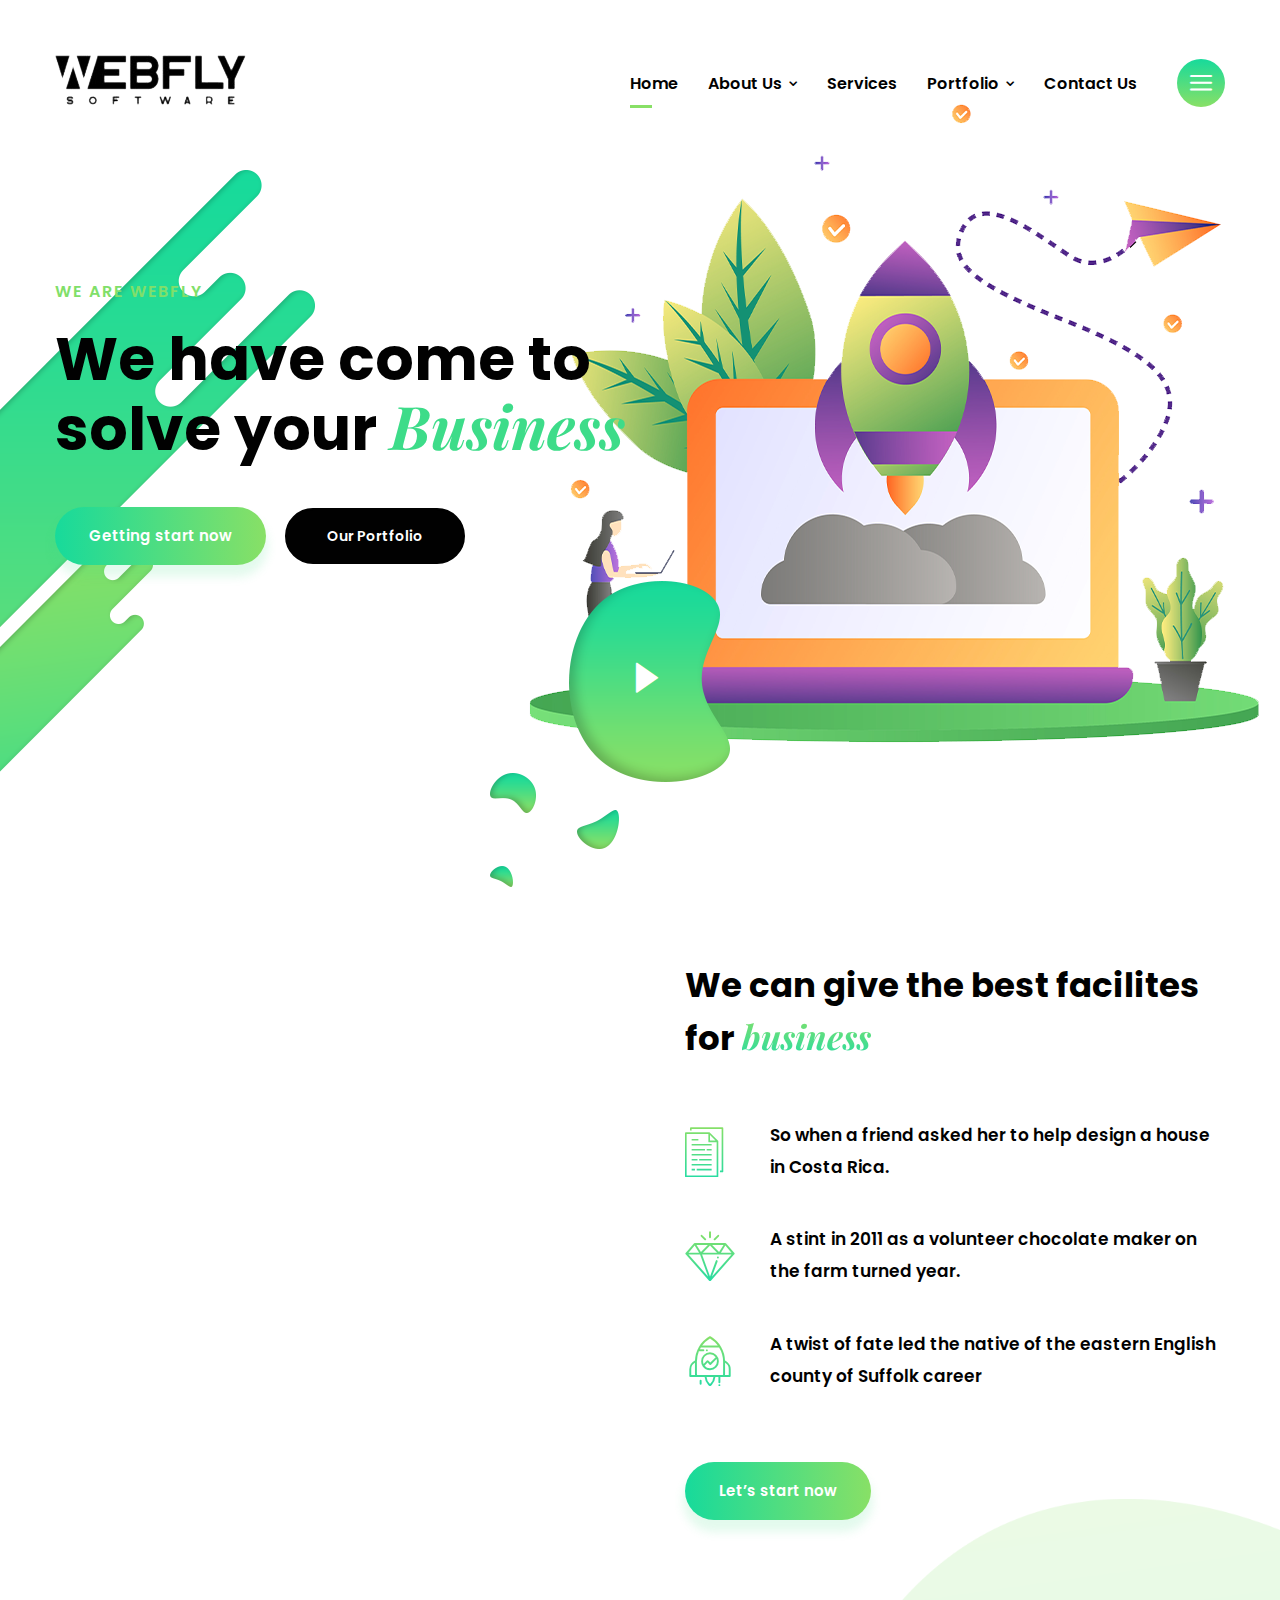
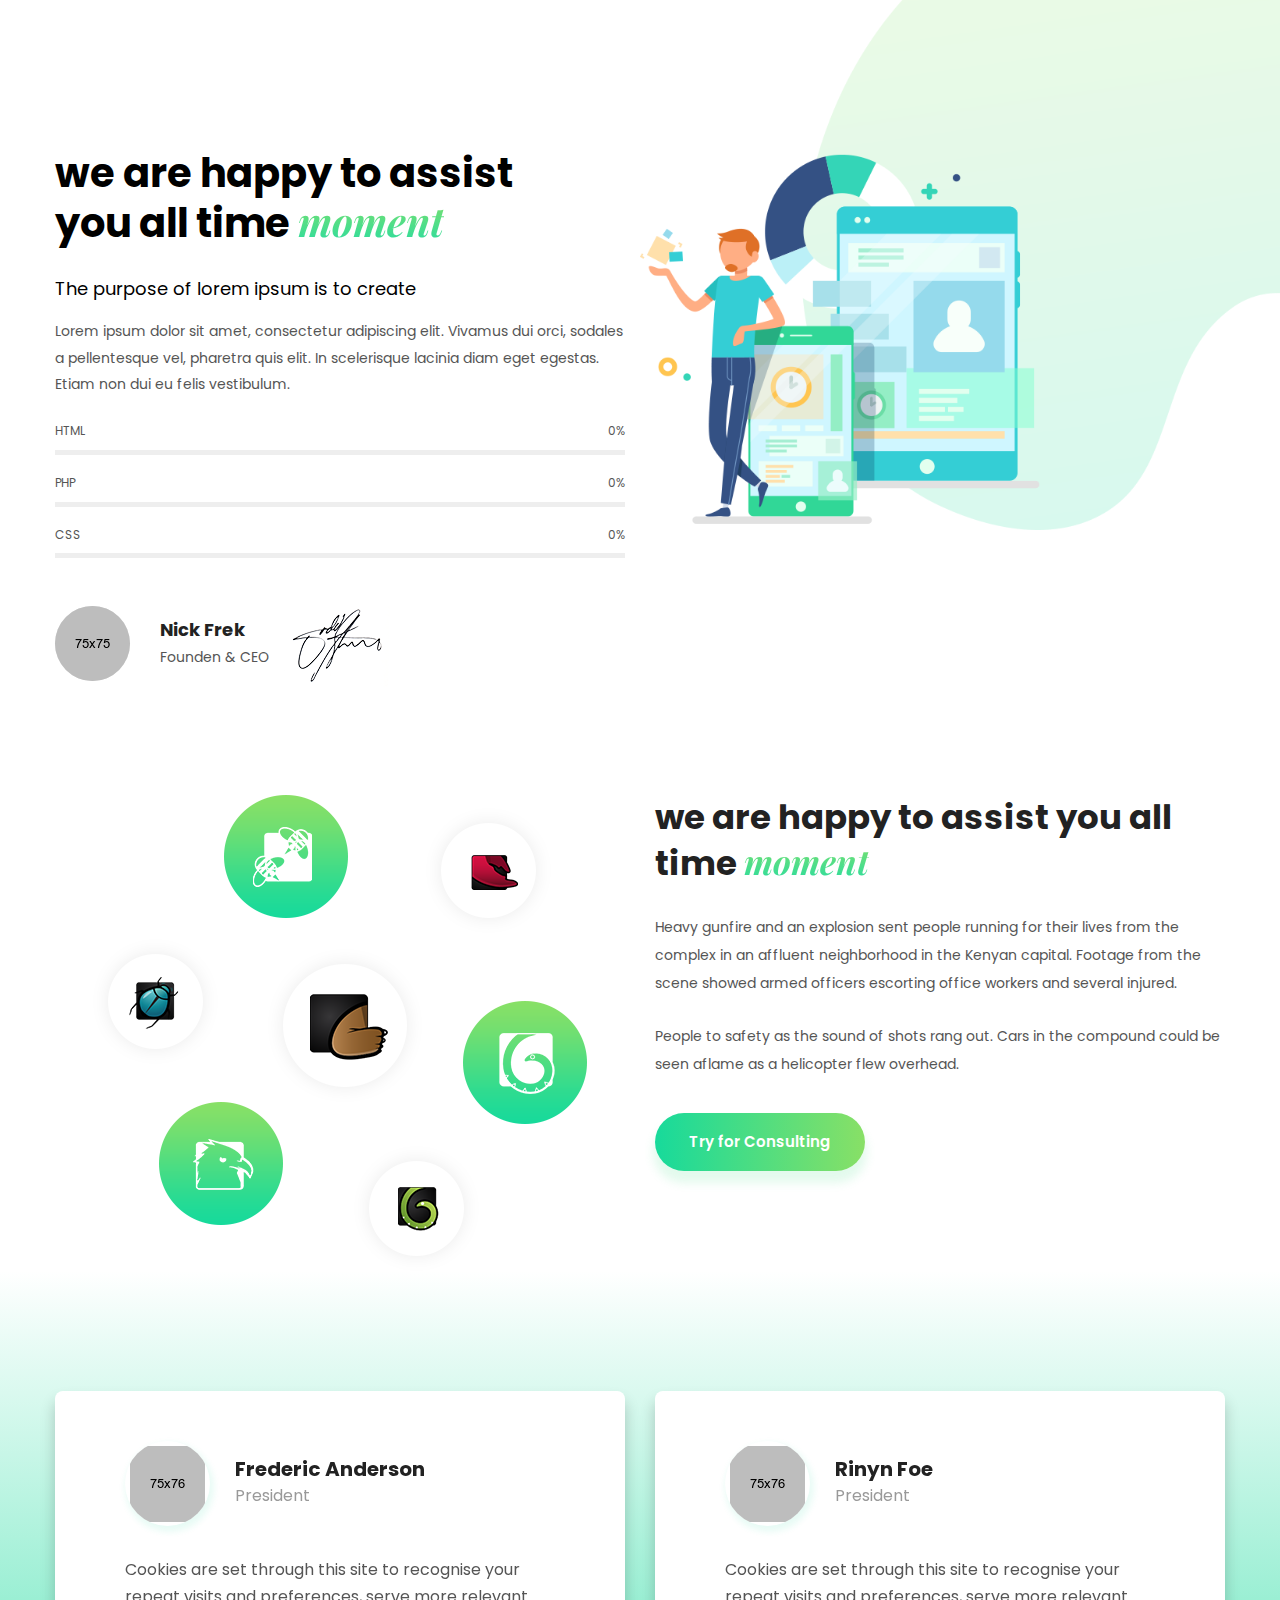
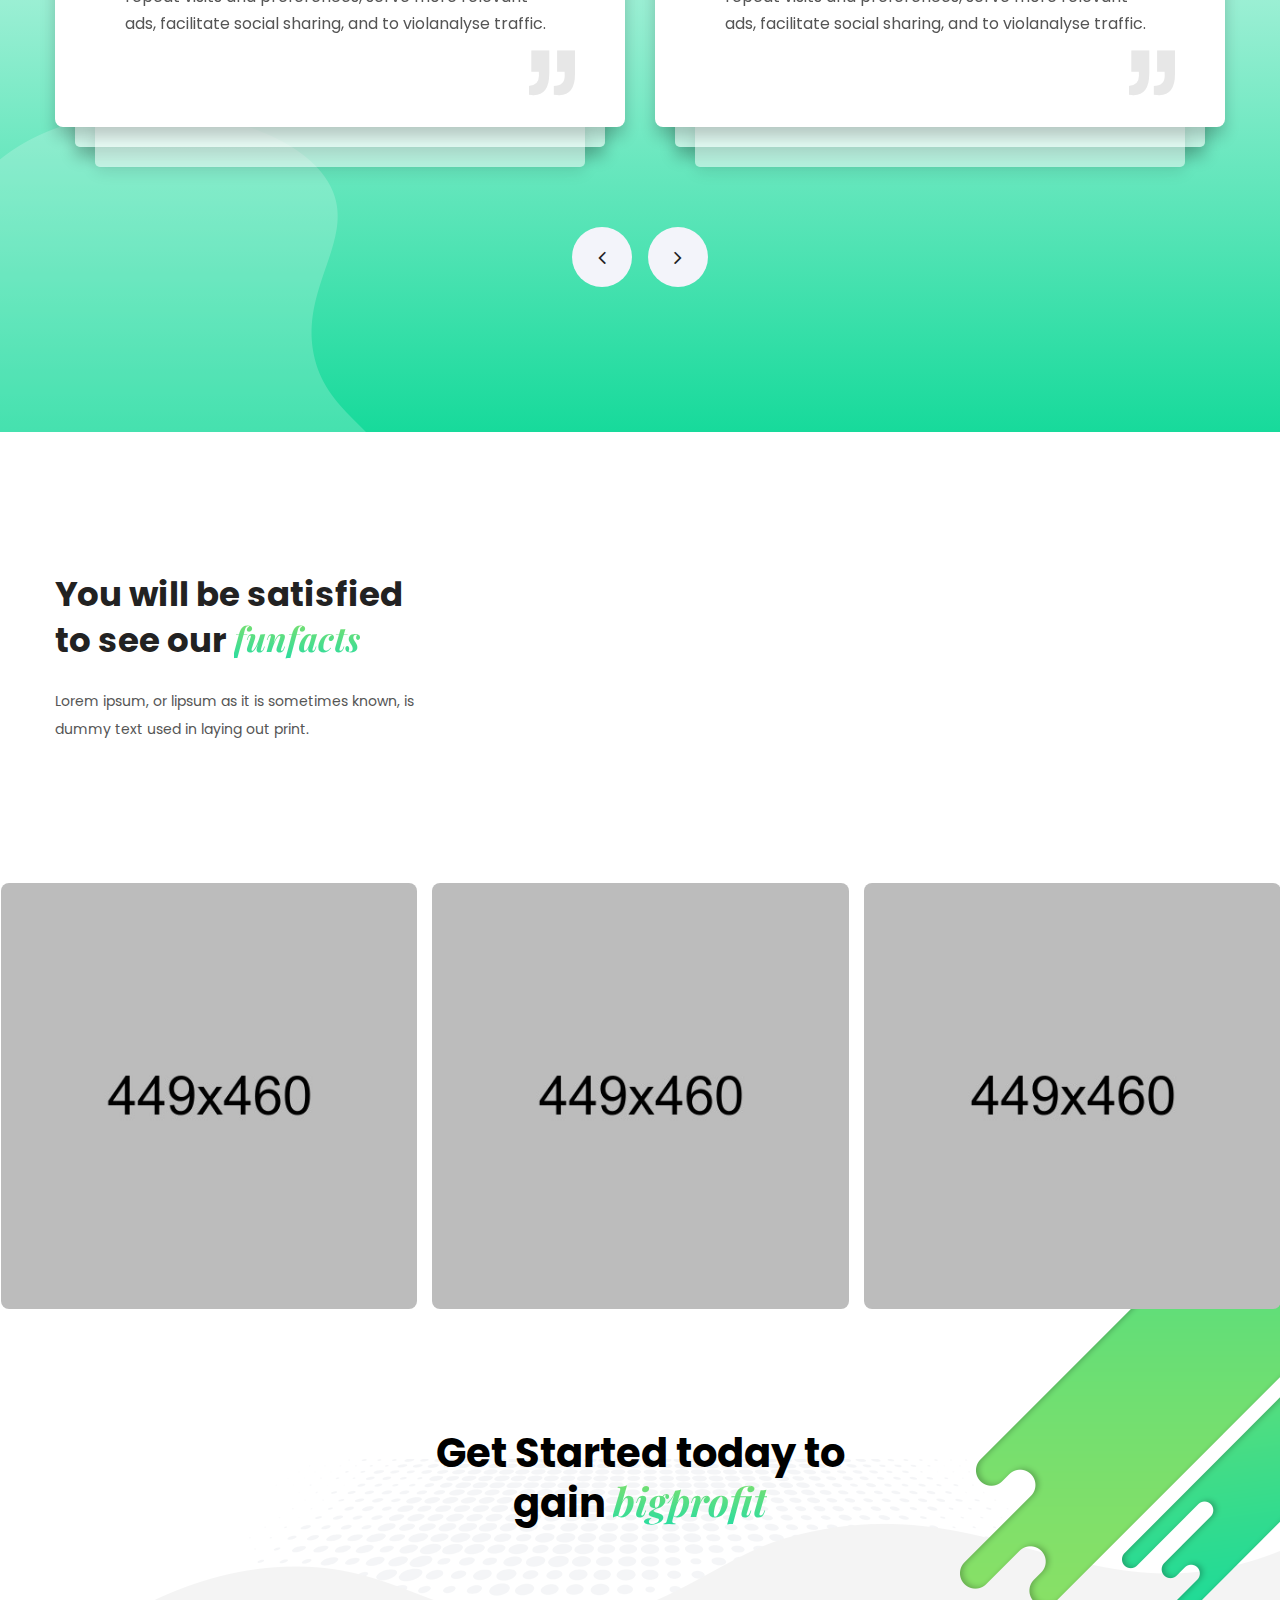
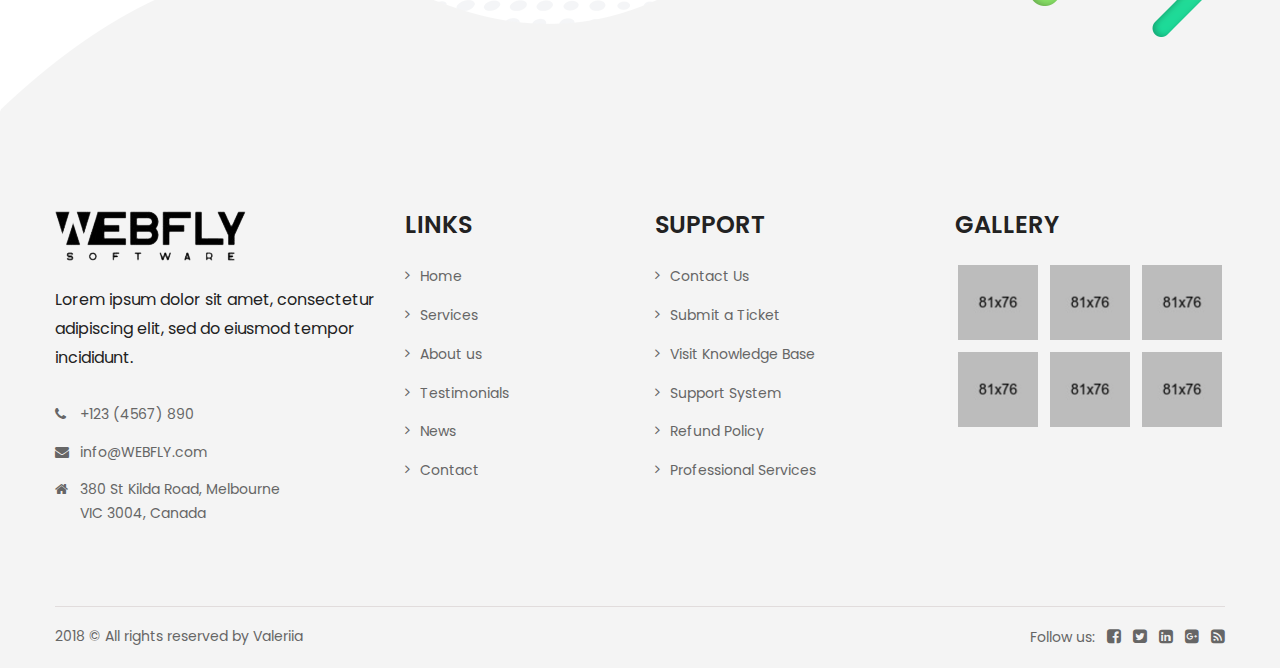
==== index.html @ 607576f4 "remove buy button" ====
<!DOCTYPE html>
<html>
<head>
<meta charset="utf-8">
<title>WEBFLY</title>
<!-- Stylesheets -->
<link href="css/bootstrap.css" rel="stylesheet">
<link href="css/main.css" rel="stylesheet">
<link href="css/responsive.css" rel="stylesheet">

<link rel="shortcut icon" href="images/favicon.png" type="image/x-icon">
<link rel="icon" href="images/favicon.png" type="image/x-icon">

<!-- Responsive -->
<meta http-equiv="X-UA-Compatible" content="IE=edge">
<meta name="viewport" content="width=device-width, initial-scale=1.0, maximum-scale=1.0, user-scalable=0">

<!--[if lt IE 9]><script src="https://cdnjs.cloudflare.com/ajax/libs/html5shiv/3.7.3/html5shiv.js"></script><![endif]-->
<!--[if lt IE 9]><script src="js/respond.js"></script><![endif]-->
</head>

<body>

<div class="page-wrapper">
 	
    <!-- Preloader -->
    <div class="preloader"></div>
 	
    <!-- Main Header-->
    <header class="main-header header-style-three">
    	
    	<!--Header-Upper-->
        <div class="header-upper">
        	<div class="auto-container">
            	<div class="clearfix">
                	
                	<div class="pull-left logo-box">
                    	<div class="logo">
							<a href="index.html">
								<img src="images/webfly_software_logo.png" alt="" title="">
							</a>
						</div>
                    </div>
                   	
                   	<div class="nav-outer clearfix">
                    
						<!-- Main Menu -->
						<nav class="main-menu navbar-expand-md">
							<div class="navbar-header">
								<button class="navbar-toggler" type="button" data-toggle="collapse" data-target="#navbarSupportedContent" aria-controls="navbarSupportedContent" aria-expanded="false" aria-label="Toggle navigation">
									<span class="icon-bar"></span>
									<span class="icon-bar"></span>
									<span class="icon-bar"></span>
								</button>
							</div>

							<div class="navbar-collapse collapse clearfix" id="navbarSupportedContent">
								<ul class="navigation clearfix">
									<li class="current"><a href="#">Home</a>										
									</li>
									<li class="dropdown"><a href="#">About Us</a>
										<ul>
											<li><a href="about.html">About Us</a></li>
											<li><a href="team.html">Our Team</a></li>
											<li><a href="faq.html">Faq</a></li>
											<li><a href="testimonial.html">Testimonial</a></li>											
										</ul>
									</li>
									<li><a href="services.html">Services</a></li>
									<li class="dropdown"><a href="#">Portfolio</a>
										<ul>
											<li><a href="portfolio-2-column.html">Portfolio Two Column</a></li>
											<li><a href="portfolio-3-column.html">Portfolio Three Column</a></li>
											<li><a href="portfolio-4-column.html">Portfolio Four Column</a></li>
											<li><a href="portfolio-single.html">Portfolio Single</a></li>
										</ul>
									</li>									
									<li><a href="contact.html">Contact us</a></li>
								</ul>
							</div>
							
						</nav>
						
						<div class="outer-box info-btn">
							<!--Nav Button-->
							<div class="nav-btn hidden-bar-opener"><div class="nav-btn"><span class="flaticon-menu"></span></div></div>
						</div>
						
					</div>
                   
                </div>
            </div>
        </div>
        <!--End Header Upper-->
        
		<!--Sticky Header-->
        <div class="sticky-header">
        	<div class="auto-container clearfix">
            	<!--Logo-->
            	<div class="logo pull-left">
                	<a href="index.html" class="img-responsive"><img src="images/webfly_software_logo.png" alt="" title=""></a>
                </div>
                
                <!--Right Col-->
                <div class="right-col pull-right">
                	<!-- Main Menu -->
                    <nav class="main-menu navbar-expand-md">
                        <button class="navbar-toggler" type="button" data-toggle="collapse" data-target="#navbarSupportedContent1" aria-controls="navbarSupportedContent1" aria-expanded="false" aria-label="Toggle navigation">
                            <span class="icon-bar"></span>
                            <span class="icon-bar"></span>
                            <span class="icon-bar"></span>
                        </button>
                        
                        <div class="navbar-collapse collapse clearfix" id="navbarSupportedContent1">
                            <ul class="navigation clearfix">
                                <li class="current"><a href="#">Home</a>									
								</li>
								<li class="dropdown"><a href="#">About Us</a>
									<ul>
										<li><a href="about.html">About Us</a></li>
										<li><a href="team.html">Our Team</a></li>
										<li><a href="faq.html">Faq</a></li>
										<li><a href="testimonial.html">Testimonial</a></li>										
									</ul>
								</li>
								<li><a href="services.html">Services</a></li>
								<li class="dropdown"><a href="#">Portfolio</a>
									<ul>
										<li><a href="portfolio-2-column.html">Portfolio Two Column</a></li>
										<li><a href="portfolio-3-column.html">Portfolio Three Column</a></li>
										<li><a href="portfolio-4-column.html">Portfolio Four Column</a></li>
										<li><a href="portfolio-single.html">Portfolio Single</a></li>
									</ul>
								</li>								
								<li><a href="contact.html">Contact us</a></li>
                            </ul>
                        </div>
                    </nav><!-- Main Menu End-->
                </div>
                
            </div>
        </div>
        <!--End Sticky Header-->
		
    </header>
    <!--End Main Header -->
	
	<!--Form Back Drop-->
    <div class="form-back-drop"></div>
	
    <!-- Hidden Navigation Bar -->
    <section class="hidden-bar right-align">
        
        <div class="hidden-bar-closer">
            <button><span class="fa fa-remove"></span></button>
        </div>
        
        <!-- Hidden Bar Wrapper -->
        <div class="hidden-bar-wrapper">
		
			<div class="inner-box">
				<div class="logo">
					<a href="index.html"><img src="images/webfly_software_logo.png" alt="" title=""></a>
				</div>
				<div class="text">Lorem ipsum, or lipsum as it is sometimes the known, is dummy text used in laying out print, graphic or web designs. The passage</div>
				<!-- List Style Four -->
				<ul class="list-style-four">
					<li><span class="icon flaticon-house"></span> <strong>Collins Street</strong>West Victoria 8007 Canada</li>
					<li><span class="icon flaticon-contact"></span> <strong>Call us!</strong>124-3254-325</li>
					<li><span class="icon flaticon-email-1"></span><strong>Mail address</strong>info@domain.com</li>
				</ul>
				<div class="lower-box">
					<!-- Social Icons -->
					<ul class="social-icons">
						<li class="facebook"><a href="#"><span class="fa fa-facebook"></span></a></li>
						<li class="twitter"><a href="#"><span class="fa fa-twitter"></span></a></li>
						<li class="pinterest"><a href="#"><span class="fa fa-pinterest-p"></span></a></li>
						<li class="vimeo"><a href="#"><span class="fa fa-vimeo"></span></a></li>
					</ul>
					<a href="#" class="theme-btn buy-btn">Ping WEBFLY today!</a>
				</div>
			</div>
        </div><!-- / Hidden Bar Wrapper -->
        
    </section>
    <!-- End / Hidden Bar -->
	
	<!-- Banner Section Two -->
    <section class="banner-section-three clearfix">
		<div class="image-layer" style="background-image:url(images/background/11.png)">
			<div class="icon-box">
				<a href="https://www.youtube.com/watch?v=kxPCFljwJws" class="lightbox-image play-icon wow bounceIn" data-wow-delay="0ms" data-wow-duration="1500ms"><span class="flaticon-play-button"></span></a>
			</div>
		</div>
		<div class="image-layer-two" style="background-image:url(images/background/11.png)"></div>
		<div class="auto-container">
			<div class="clearfix">
				<div class="content">
					<div class="title">We are WEBFLY</div>
					<h1>We have come to <br> solve your <span>Business</span></h1>
					<div class="btn-box">
						<a href="contact.html" class="theme-btn btn-style-five">Getting start now</a>
						<a href="portfolio-single.html" class="theme-btn btn-style-six">Our Portfolio</a>
					</div>
				</div>
			</div>
		</div>
	</section>
	<!-- End Banner Section Two -->
	
	<!-- Business Section -->
	<section class="business-section">
		<div class="auto-container">
			<div class="row clearfix">
				
				<!-- Content Column -->
				<div class="blocks-column col-lg-6 col-md-12 col-sm-12">
					<div class="inner-column">
						
						<div class="row clearfix">
							<div class="column col-lg-6 col-md-6 col-sm-12">
								
								<!-- Services Block Seven -->
								<div class="services-block-seven margin-top">
									<div class="inner-box wow fadeInUp" data-wow-delay="0ms" data-wow-duration="1500ms">
										<div class="icon-box">
											<span class="icon flaticon-shield"></span>
										</div>
										<h5><a href="#">Top security</a></h5>
										<div class="text">The argument in favor of using filler text goes some thing like this</div>
										<!-- Overlay Box -->
										<div class="overlay-box">
											<div class="overlay-inner">
												<div class="content">
													<h6><a href="#">Top security</a></h6>
													<div class="text">The argument in favor of using filler text goes some thing like this</div>
												</div>
											</div>
										</div>
									</div>
								</div>
								
								<!-- Services Block Seven -->
								<div class="services-block-seven">
									<div class="inner-box wow fadeInUp" data-wow-delay="300ms" data-wow-duration="1500ms">
										<div class="icon-box">
											<span class="icon flaticon-risk"></span>
										</div>
										<h5><a href="#">Risk Manage</a></h5>
										<div class="text">The argument in favor of using filler text goes some thing like this</div>
										<!-- Overlay Box -->
										<div class="overlay-box">
											<div class="overlay-inner">
												<div class="content">
													<h6><a href="#">Risk Manage</a></h6>
													<div class="text">The argument in favor of using filler text goes some thing like this</div>
												</div>
											</div>
										</div>
									</div>
								</div>	
								
							</div>
							
							<div class="column col-lg-6 col-md-6 col-sm-12">
								
								<!-- Services Block Seven -->
								<div class="services-block-seven">
									<div class="inner-box wow fadeInUp" data-wow-delay="0ms" data-wow-duration="1500ms">
										<div class="icon-box">
											<span class="icon flaticon-report"></span>
										</div>
										<h5><a href="#">Revenue Growth</a></h5>
										<div class="text">The argument in favor of using filler text goes some thing like this</div>
										<!-- Overlay Box -->
										<div class="overlay-box">
											<div class="overlay-inner">
												<div class="content">
													<h6><a href="#">Revenue Growth</a></h6>
													<div class="text">The argument in favor of using filler text goes some thing like this</div>
												</div>
											</div>
										</div>
									</div>
								</div>	
								
								<!-- Services Block Seven -->
								<div class="services-block-seven">
									<div class="inner-box wow fadeInUp" data-wow-delay="300ms" data-wow-duration="1500ms">
										<div class="icon-box">
											<span class="icon flaticon-help"></span>
										</div>
										<h5><a href="#">Fast Support</a></h5>
										<div class="text">The argument in favor of using filler text goes some thing like this</div>
										<!-- Overlay Box -->
										<div class="overlay-box">
											<div class="overlay-inner">
												<div class="content">
													<h6><a href="#">Fast Support</a></h6>
													<div class="text">The argument in favor of using filler text goes some thing like this</div>
												</div>
											</div>
										</div>
									</div>
								</div>
								
							</div>
						</div>
						
					</div>
				</div>
				
				<!-- Content Column -->
				<div class="content-column col-lg-6 col-md-12 col-sm-12">
					<div class="inner-column">
						<h3>We can give the best facilites <br> for <span>business</span></h3>
						<!-- Blocks Outer -->
						<div class="blocks-outer">
							
							<!-- Services Block Six -->
							<div class="services-block-six">
								<div class="inner-box">
									<div class="icon-box">
										<span class="icon flaticon-paper"></span>
									</div>
									<div class="text">So when a friend asked her to help design a house in Costa Rica.</div>
								</div>
							</div>
							
							<!-- Services Block Six -->
							<div class="services-block-six">
								<div class="inner-box">
									<div class="icon-box">
										<span class="icon flaticon-diamond-1"></span>
									</div>
									<div class="text">A stint in 2011 as a volunteer chocolate maker on the farm turned year.</div>
								</div>
							</div>
							
							<!-- Services Block Six -->
							<div class="services-block-six">
								<div class="inner-box">
									<div class="icon-box">
										<span class="icon flaticon-start"></span>
									</div>
									<div class="text">A twist of fate led the native of the eastern English county of Suffolk career</div>
								</div>
							</div>
							
						</div>
						
						<a href="#" class="theme-btn btn-style-five">Let’s start now</a>
						
					</div>
				</div>
				
			</div>
		</div>
	</section>
	<!-- End Business Section -->
	
	<!-- Fluid Section Two -->
    <section class="fluid-section-two">
    	<div class="outer-container clearfix">
        	
            <!--Content Column-->
            <div class="content-column">
            	<div class="inner-column">
					<div class="sec-title green">
						<h2>we are happy to assist <br> you all time <span>moment</span></h2>
					</div>
					<div class="bold-text">The purpose of lorem ipsum is to create</div>
					<div class="text">Lorem ipsum dolor sit amet, consectetur adipiscing elit. Vivamus dui orci, sodales a pellentesque vel, pharetra quis elit. In scelerisque lacinia diam eget egestas. Etiam non dui eu felis vestibulum.</div>
					<!--Skills-->
					<div class="skills green">
						
						<!--Skill Item-->
						<div class="skill-item">
							<div class="skill-header clearfix">
								<div class="skill-title">HTML</div>
								<div class="skill-percentage"><div class="count-box"><span class="count-text" data-speed="2000" data-stop="50">0</span>%</div></div>
							</div>
							<div class="skill-bar">
								<div class="bar-inner"><div class="bar progress-line" data-width="50"></div></div>
							</div>
						</div>
						
						<!--Skill Item-->
						<div class="skill-item">
							<div class="skill-header clearfix">
								<div class="skill-title">php</div>
								<div class="skill-percentage"><div class="count-box"><span class="count-text" data-speed="2000" data-stop="80">0</span>%</div></div>
							</div>
							<div class="skill-bar">
								<div class="bar-inner"><div class="bar progress-line" data-width="80"></div></div>
							</div>
						</div>
						
						<!--Skill Item-->
						<div class="skill-item">
							<div class="skill-header clearfix">
								<div class="skill-title">Css</div>
								<div class="skill-percentage"><div class="count-box"><span class="count-text" data-speed="2000" data-stop="70">0</span>%</div></div>
							</div>
							<div class="skill-bar">
								<div class="bar-inner"><div class="bar progress-line" data-width="70"></div></div>
							</div>
						</div>
						
					</div>
					
					<!-- Author Box -->
					<div class="author-box">
						<div class="box-inner">
							<div class="image"><img src="images/resource/author-1.png" alt="" /></div>
							<h3>Nick Frek</h3>
							<div class="designation">Founden & CEO</div>
							<div class="signature"><img src="images/icons/signature.png" alt="" /></div>
						</div>
					</div>
					
				</div>
			</div>
			
			<!--Image Column-->
            <div class="image-column" style="background-image:url(images/resource/image-4.png);">
            	<figure class="image-box"><img src="images/resource/image-4.png" alt=""></figure>
            </div>

		</div>
	</section>
	<!-- End Fluid Section Two -->
	
	<!-- Consulting Section -->
	<section class="consulting-section">
		<div class="auto-container">
			<div class="row clearfix">
				
				<!-- Image Column -->
				<div class="image-column col-lg-6 col-md-12 col-sm-12">
					<div class="inner-column">
						<div class="image">
							<img src="images/resource/consulting.png" alt="" />
						</div>
					</div>
				</div>
				
				<!-- Content Column -->
				<div class="content-column col-lg-6 col-md-12 col-sm-12">
					<div class="inner-column">
						<h3>we are happy to assist you all time <span>moment</span></h3>
						<div class="text">
							<p>Heavy gunfire and an explosion sent people running for their lives from the complex in an affluent neighborhood in the Kenyan capital. Footage from the scene showed armed officers escorting office workers and several injured.</p>
							<p>People to safety as the sound of shots rang out. Cars in the compound could be seen aflame as a helicopter flew overhead.</p>
						</div>
						<a href="about.html" class="theme-btn btn-style-five">Try for Consulting</a>
					</div>
				</div>	
				
			</div>
		</div>
	</section>
	<!-- End Consulting Section -->
	
	<!-- Testimonial Section Three -->
	<section class="testimonial-section-three">
		<div class="auto-container">
			<div class="testimonial-carousel-two owl-carousel owl-theme">
				
				<!-- Testimonial Block Three -->
				<div class="testimonial-block-three">
					<div class="inner-box">
						<div class="upper-box">
							<div class="upper-inner">
								<div class="image"><img src="images/resource/author-2.png" alt="" /></div>
								<h5>Frederic Anderson</h5>
								<div class="designation">President</div>
							</div>
							<div class="text">Cookies are set through this site to recognise your repeat visits and preferences, serve more relevant ads, facilitate social sharing, and to  violanalyse traffic. </div>
						</div>
						<div class="quote flaticon-right-quote-sign"></div>
					</div>
				</div>
				
				<!-- Testimonial Block Three -->
				<div class="testimonial-block-three">
					<div class="inner-box">
						<div class="upper-box">
							<div class="upper-inner">
								<div class="image"><img src="images/resource/author-3.png" alt="" /></div>
								<h5>Rinyn Foe</h5>
								<div class="designation">President</div>
							</div>
							<div class="text">Cookies are set through this site to recognise your repeat visits and preferences, serve more relevant ads, facilitate social sharing, and to  violanalyse traffic. </div>
						</div>
						<div class="quote flaticon-right-quote-sign"></div>
					</div>
				</div>
				
				<!-- Testimonial Block Three -->
				<div class="testimonial-block-three">
					<div class="inner-box">
						<div class="upper-box">
							<div class="upper-inner">
								<div class="image"><img src="images/resource/author-2.png" alt="" /></div>
								<h5>Frederic Anderson</h5>
								<div class="designation">President</div>
							</div>
							<div class="text">Cookies are set through this site to recognise your repeat visits and preferences, serve more relevant ads, facilitate social sharing, and to  violanalyse traffic. </div>
						</div>
						<div class="quote flaticon-right-quote-sign"></div>
					</div>
				</div>
				
				<!-- Testimonial Block Three -->
				<div class="testimonial-block-three">
					<div class="inner-box">
						<div class="upper-box">
							<div class="upper-inner">
								<div class="image"><img src="images/resource/author-3.png" alt="" /></div>
								<h5>Rinyn Foe</h5>
								<div class="designation">President</div>
							</div>
							<div class="text">Cookies are set through this site to recognise your repeat visits and preferences, serve more relevant ads, facilitate social sharing, and to  violanalyse traffic. </div>
						</div>
						<div class="quote flaticon-right-quote-sign"></div>
					</div>
				</div>
				
			</div>
		</div>
	</section>
	<!-- End Testimonial Section Three -->
	
	<!-- Funfacts Section -->
	<section class="funfacts-section">
		<div class="auto-container">
			<div class="row clearfix">
				
				<!-- Title Column -->
				<div class="title-column col-lg-4 col-md-12 col-sm-12">
					<div class="inner-column">
						<h3>You will be satisfied to see our <span>funfacts</span></h3>
						<div class="text">Lorem ipsum, or lipsum as it is sometimes known, is dummy text used in laying out print.</div>
					</div>
				</div>
				
				<!-- Counter Column -->
				<div class="counter-column col-lg-8 col-md-12 col-sm-12">
					<div class="inner-column">
						
						<div class="fact-counter style-two">
							
							<div class="row clearfix">
							
								<!--Column-->
								<div class="column counter-column col-lg-4 col-md-6 col-sm-12">
									<div class="inner wow fadeInLeft" data-wow-delay="0ms" data-wow-duration="1500ms">
										<div class="count-outer count-box">
											<h6 class="counter-title">Completed projects</h6>
											<span class="count-text" data-speed="3000" data-stop="501">0</span>
										</div>
									</div>
								</div>
						
								<!--Column-->
								<div class="column counter-column col-lg-4 col-md-6 col-sm-12">
									<div class="inner wow fadeInLeft" data-wow-delay="300ms" data-wow-duration="1500ms">
										<div class="count-outer count-box">
											<h6 class="counter-title">Expert team</h6>
											<span class="count-text" data-speed="2000" data-stop="45">0</span>
										</div>
									</div>
								</div>
						
								<!--Column-->
								<div class="column counter-column col-lg-4 col-md-6 col-sm-12">
									<div class="inner wow fadeInLeft" data-wow-delay="600ms" data-wow-duration="1500ms">
										<div class="count-outer count-box">
											<h6 class="counter-title">Happy clients</h6>
											<span class="count-text" data-speed="2500" data-stop="304">0</span>
										</div>
									</div>
								</div>
						
							</div>
							
						</div>
						
					</div>
				</div>
				
			</div>
		</div>
	</section>
	<!-- End Funfacts Section -->
	
	<!-- Gallery Section -->
	<section class="gallery-section">
		<div class="outer-container">
			<div class="four-item-carousel owl-carousel owl-theme">
				
				<!-- Project Block Two -->
				<div class="project-block-two">
					<div class="inner-box">
						<div class="image">
							<img src="images/gallery/25.jpg" alt="" />
							<!--Overlay Two-->
							<div class="overlay-two">
								<div class="overlay-two-inner">
									<h4><a href="portfolio-single.html">Graphics design</a></h4>
									<div class="text">Lorem ipsum, or lipsum as it is someone times known, is dummy.</div>
									<a href="portfolio-single.html" class="arrow-box fa fa-angle-right"></a>
								</div>
							</div>
						</div>
					</div>
				</div>
				
				<!-- Project Block Two -->
				<div class="project-block-two">
					<div class="inner-box">
						<div class="image">
							<img src="images/gallery/26.jpg" alt="" />
							<!--Overlay Two-->
							<div class="overlay-two">
								<div class="overlay-two-inner">
									<h4><a href="portfolio-single.html">Graphics design</a></h4>
									<div class="text">Lorem ipsum, or lipsum as it is someone times known, is dummy.</div>
									<a href="portfolio-single.html" class="arrow-box fa fa-angle-right"></a>
								</div>
							</div>
						</div>
					</div>
				</div>
				
				<!-- Project Block Two -->
				<div class="project-block-two">
					<div class="inner-box">
						<div class="image">
							<img src="images/gallery/27.jpg" alt="" />
							<!--Overlay Two-->
							<div class="overlay-two">
								<div class="overlay-two-inner">
									<h4><a href="portfolio-single.html">Graphics design</a></h4>
									<div class="text">Lorem ipsum, or lipsum as it is someone times known, is dummy.</div>
									<a href="portfolio-single.html" class="arrow-box fa fa-angle-right"></a>
								</div>
							</div>
						</div>
					</div>
				</div>
				
				<!-- Project Block Two -->
				<div class="project-block-two">
					<div class="inner-box">
						<div class="image">
							<img src="images/gallery/28.jpg" alt="" />
							<!--Overlay Two-->
							<div class="overlay-two">
								<div class="overlay-two-inner">
									<h4><a href="portfolio-single.html">Graphics design</a></h4>
									<div class="text">Lorem ipsum, or lipsum as it is someone times known, is dummy.</div>
									<a href="portfolio-single.html" class="arrow-box fa fa-angle-right"></a>
								</div>
							</div>
						</div>
					</div>
				</div>
				
				<!-- Project Block Two -->
				<div class="project-block-two">
					<div class="inner-box">
						<div class="image">
							<img src="images/gallery/25.jpg" alt="" />
							<!--Overlay Two-->
							<div class="overlay-two">
								<div class="overlay-two-inner">
									<h4><a href="portfolio-single.html">Graphics design</a></h4>
									<div class="text">Lorem ipsum, or lipsum as it is someone times known, is dummy.</div>
									<a href="portfolio-single.html" class="arrow-box fa fa-angle-right"></a>
								</div>
							</div>
						</div>
					</div>
				</div>
				
				<!-- Project Block Two -->
				<div class="project-block-two">
					<div class="inner-box">
						<div class="image">
							<img src="images/gallery/26.jpg" alt="" />
							<!--Overlay Two-->
							<div class="overlay-two">
								<div class="overlay-two-inner">
									<h4><a href="portfolio-single.html">Graphics design</a></h4>
									<div class="text">Lorem ipsum, or lipsum as it is someone times known, is dummy.</div>
									<a href="portfolio-single.html" class="arrow-box fa fa-angle-right"></a>
								</div>
							</div>
						</div>
					</div>
				</div>
				
				<!-- Project Block Two -->
				<div class="project-block-two">
					<div class="inner-box">
						<div class="image">
							<img src="images/gallery/27.jpg" alt="" />
							<!--Overlay Two-->
							<div class="overlay-two">
								<div class="overlay-two-inner">
									<h4><a href="portfolio-single.html">Graphics design</a></h4>
									<div class="text">Lorem ipsum, or lipsum as it is someone times known, is dummy.</div>
									<a href="portfolio-single.html" class="arrow-box fa fa-angle-right"></a>
								</div>
							</div>
						</div>
					</div>
				</div>
				
				<!-- Project Block Two -->
				<div class="project-block-two">
					<div class="inner-box">
						<div class="image">
							<img src="images/gallery/28.jpg" alt="" />
							<!--Overlay Two-->
							<div class="overlay-two">
								<div class="overlay-two-inner">
									<h4><a href="portfolio-single.html">Graphics design</a></h4>
									<div class="text">Lorem ipsum, or lipsum as it is someone times known, is dummy.</div>
									<a href="portfolio-single.html" class="arrow-box fa fa-angle-right"></a>
								</div>
							</div>
						</div>
					</div>
				</div>
				
			</div>
		</div>
	</section>
	<!-- End Gallery Section -->
	
	<!-- Subscribe Section -->
	<section class="subscribe-section">
		<div class="auto-container">
			<div class="sec-title green centered">
				<h2>Get Started today to <br> gain <span>bigprofit</span></h2>
			</div>
			
			<!--Subscribe Form-->
			<div class="subscribe-form wow rubberBand" data-wow-delay="0ms" data-wow-duration="1500ms">
				<form method="post" action="index.html">
					<div class="form-group">
						<input type="email" name="text" value="" placeholder="Enter your mail address" required>
						<button type="submit" class="theme-btn btn-style-five">Subscribe now</button>
					</div>
				</form>
			</div>
			<!--End Subscribe Form-->
			
		</div>
	</section>
	<!-- End Subscribe Section -->
	
	<!--Main Footer-->
    <footer class="main-footer">
    	<div class="auto-container">
        	<!--Widgets Section-->
            <div class="widgets-section">
            	<div class="row clearfix">
                	
                    <!--Column-->
                    <div class="big-column col-lg-6 col-md-12 col-sm-12">
						<div class="row clearfix">
						
                        	<!--Footer Column-->
                            <div class="footer-column col-lg-7 col-md-6 col-sm-12">
                                <div class="footer-widget logo-widget">
									<div class="logo">
										<a href="index.html"><img src="images/webfly_software_logo.png" alt="" /></a>
									</div>
									<div class="text">Lorem ipsum dolor sit amet, consectetur adipiscing elit, sed do eiusmod tempor incididunt.</div>
									<ul class="list-style-one">
										<li><span class="icon fa fa-phone"></span> +123 (4567) 890</li>
										<li><span class="icon fa fa-envelope"></span> info@WEBFLY.com </li>
										<li><span class="icon fa fa-home"></span>380 St Kilda Road, Melbourne <br> VIC 3004, Canada</li>
									</ul>
								</div>
							</div>
							
							<!--Footer Column-->
                            <div class="footer-column col-lg-5 col-md-6 col-sm-12">
                                <div class="footer-widget links-widget">
									<h4>Links</h4>
									<ul class="list-link">
										<li><a href="">Home</a></li>
										<li><a href="">Services</a></li>
										<li><a href="">About us</a></li>
										<li><a href="">Testimonials</a></li>
										<li><a href="">News</a></li>
										<li><a href="">Contact</a></li>
									</ul>
								</div>
							</div>

						</div>
					</div>
					
					<!--Column-->
                    <div class="big-column col-lg-6 col-md-12 col-sm-12">
						<div class="row clearfix">
						
                        	<!--Footer Column-->
                            <div class="footer-column col-lg-6 col-md-6 col-sm-12">
                                <div class="footer-widget links-widget">
									<h4>Support</h4>
									<ul class="list-link">
										<li><a href="">Contact Us</a></li>
										<li><a href="">Submit a Ticket</a></li>
										<li><a href="">Visit Knowledge Base</a></li>
										<li><a href="">Support System</a></li>
										<li><a href="">Refund Policy</a></li>
										<li><a href="">Professional Services</a></li>
									</ul>
								</div>
							</div>
							
							<!--Footer Column-->
                            <div class="footer-column col-lg-6 col-md-6 col-sm-12">
                                <div class="footer-widget gallery-widget">
									<h4>Gallery</h4>
									<div class="widget-content">
										<div class="images-outer clearfix">
											<!--Image Box-->
											<figure class="image-box"><a href="images/gallery/1.jpg" class="lightbox-image" data-fancybox="footer-gallery" title="Image Title Here" data-fancybox-group="footer-gallery"><img src="images/gallery/footer-gallery-thumb-1.jpg" alt=""></a></figure>
											<!--Image Box-->
											<figure class="image-box"><a href="images/gallery/2.jpg" class="lightbox-image" data-fancybox="footer-gallery" title="Image Title Here" data-fancybox-group="footer-gallery"><img src="images/gallery/footer-gallery-thumb-2.jpg" alt=""></a></figure>
											<!--Image Box-->
											<figure class="image-box"><a href="images/gallery/3.jpg" class="lightbox-image" data-fancybox="footer-gallery" title="Image Title Here" data-fancybox-group="footer-gallery"><img src="images/gallery/footer-gallery-thumb-3.jpg" alt=""></a></figure>
											<!--Image Box-->
											<figure class="image-box"><a href="images/gallery/4.jpg" class="lightbox-image" data-fancybox="footer-gallery" title="Image Title Here" data-fancybox-group="footer-gallery"><img src="images/gallery/footer-gallery-thumb-4.jpg" alt=""></a></figure>
											<!--Image Box-->
											<figure class="image-box"><a href="images/gallery/5.jpg" class="lightbox-image" data-fancybox="footer-gallery" title="Image Title Here" data-fancybox-group="footer-gallery"><img src="images/gallery/footer-gallery-thumb-5.jpg" alt=""></a></figure>
											<!--Image Box-->
											<figure class="image-box"><a href="images/gallery/6.jpg" class="lightbox-image" data-fancybox="footer-gallery" title="Image Title Here" data-fancybox-group="footer-gallery"><img src="images/gallery/footer-gallery-thumb-6.jpg" alt=""></a></figure>
										</div>
									</div>
								</div>
							</div>
							
						</div>
					</div>
					
				</div>
			</div>
		</div>
		<!-- Footer Bottom -->
		<div class="footer-bottom">
			<div class="auto-container">
				<div class="inner-container">
					<div class="row clearfix">
						
						<!-- Copyright Column -->
						<div class="copyright-column col-lg-6 col-md-6 col-sm-12">
							<div class="copyright">2018 &copy; All rights reserved by <a href="#">Valeriia</a></div>
						</div>
						
						<!-- Social Column -->
						<div class="social-column col-lg-6 col-md-6 col-sm-12">
							<ul>
								<li class="follow">Follow us: </li>
								<li><a href="#"><span class="fa fa-facebook-square"></span></a></li>
								<li><a href="#"><span class="fa fa-twitter-square"></span></a></li>
								<li><a href="#"><span class="fa fa-linkedin-square"></span></a></li>
								<li><a href="#"><span class="fa fa-google-plus-square"></span></a></li>
								<li><a href="#"><span class="fa fa-rss-square"></span></a></li>
							</ul>
						</div>
						
					</div>
				</div>
			</div>
		</div>
	</footer>
	
</div>
<!--End pagewrapper-->

<!--Scroll to top-->
<div class="scroll-to-top scroll-to-target" data-target="html"><span class="fa fa-arrow-circle-up"></span></div>

<script src="js/jquery.js"></script>
<script src="js/popper.min.js"></script>
<script src="js/bootstrap.min.js"></script>
<script src="js/jquery.mCustomScrollbar.concat.min.js"></script>
<script src="js/jquery.fancybox.js"></script>
<script src="js/appear.js"></script>
<script src="js/owl.js"></script>
<script src="js/wow.js"></script>
<script src="js/jquery-ui.js"></script>
<script src="js/script.js"></script>

</body>
</html>
---- css/main.css ----
/* WEBFLY App */

/************ TABLE OF CONTENTS ***************
1. Fonts
2. Reset
3. Global
4. Main Header / Style Two
5. Main Slider
6. Services Section
7. About Section
8. Banner Section / Section Two / Section Three
9. Services Section
10. Skill Section
11. Video Section
12. Steps Section
13. Tabs Section
14. Testimonial Section / Two
15. Clients Section
16. Counter Section  / Two
17. Team Section
18. News Section
19. Company Section
20. Main Footer
21. Portfolio Section
22. Subscribe Section
23. Page Title
24. Choose Section
25. Faq Section
26. Error Section
27. Portfolio Section
28. Portfolio Single Section
29. Widgets Section
30. Contact Form Section
31. Map Section

**********************************************/

@import url('https://fonts.googleapis.com/css?family=Open+Sans:300,300i,400,400i,600,600i,700,700i,800,800i|Playfair+Display:400,400i,700,700i,900,900i|Poppins:100,100i,200,200i,300,300i,400,400i,500,500i,600,600i,700,700i,800,800i,900,900i|Roboto:100,100i,300,300i,400,400i,500,500i,700,700i,900,900i');

/*font-family: 'Poppins', sans-serif;
font-family: 'Playfair Display', serif;
font-family: 'Roboto', sans-serif;
font-family: 'Open Sans', sans-serif;*/

@import url('font-awesome.css');
@import url('flaticon.css');
@import url('animate.css');
@import url('owl.css');
@import url('jquery-ui.css');
@import url('animation.css');
@import url('jquery.fancybox.min.css');
@import url('jquery.mCustomScrollbar.min.css');

/*** 

====================================================================
	Reset
====================================================================

 ***/
 
* {
	margin:0px;
	padding:0px;
	border:none;
	outline:none;
}

/*** 

====================================================================
	Global Settings
====================================================================

 ***/

body {
	font-family: 'Poppins', sans-serif;
	font-size:14px;
	color:#777777;
	line-height:1.7em;
	font-weight:400;
	background:#ffffff;
	-webkit-font-smoothing: antialiased;
	-moz-font-smoothing: antialiased;
}

.bordered-layout .page-wrapper{
	padding:0px 50px 0px;
}

a{
	text-decoration:none;
	cursor:pointer;
	color:#88e066;
}

button,
a:hover,a:focus,a:visited{
	text-decoration:none;
	outline:none !important;
}

h1,h2,h3,h4,h5,h6 {
	position:relative;
	font-weight:normal;
	margin:0px;
	background:none;
	line-height:1.6em;
	font-family: 'Poppins', sans-serif;
}

/* Typography */

h1{
	font-size:60px;
}

h2{
	font-size:40px;
}

h3{
	font-size:34px;
}

h4{
	font-size:24px;
}

h5{
	font-size:20px;
}

h6{
	font-size:18px;
}

input,button,select,textarea{
	
}

textarea{
	overflow:hidden;
}

p{
	position:relative;
	line-height:1.8em;	
}

.auto-container{
	position:static;
	max-width:1200px;
	padding:0px 15px;
	margin:0 auto;
}

.medium-container{
	max-width:850px;
}

.page-wrapper{
	position:relative;
	margin:0 auto;
	width:100%;
	min-width:300px;
}

ul,li{
	list-style:none;
	padding:0px;
	margin:0px;	
}

img{
	display:inline-block;
	max-width:100%;
}

.theme-btn{
	display:inline-block;
	transition:all 0.3s ease;
	-moz-transition:all 0.3s ease;
	-webkit-transition:all 0.3s ease;
	-ms-transition:all 0.3s ease;
	-o-transition:all 0.3s ease;
}

.centered{
	text-align:center;	
}

/*Btn Style One*/

.btn-style-one{
	position:relative;
	line-height:24px;
	color:#ffffff;
	font-size:15px;
	cursor: pointer;
	font-weight:600;
	border-radius:50px;
	background-color:#ff8048;
	text-transform:capitalize;
	padding:16px 32px 16px 32px;
	font-family: 'Poppins', sans-serif;
	box-shadow:0px 0px 20px rgba(23,23,23,0.15);
	background-image: -ms-linear-gradient(left, #17da9b 0%, #88e066 100%);
	background-image: -moz-linear-gradient(left, #17da9b 0%, #88e066 100%);
	background-image: -o-linear-gradient(left, #17da9b 0%, #88e066 100%);
	background-image: -webkit-gradient(linear, left top, right top, color-stop(0, #17da9b), color-stop(100, #88e066));
	background-image: -webkit-linear-gradient(left, #17da9b 0%, #88e066 100%);
	background-image: linear-gradient(to right, #17da9b 0%, #88e066 100%);
}

.btn-style-one:hover{
	color:#ffffff;
	background-image: -ms-linear-gradient(left, #88e066 0%, #17da9b 100%);
	background-image: -moz-linear-gradient(left, #88e066 0%, #17da9b 100%);
	background-image: -o-linear-gradient(left, #88e066 0%, #17da9b 100%);
	background-image: -webkit-gradient(linear, left top, right top, color-stop(0, #88e066), color-stop(100, #17da9b));
	background-image: -webkit-linear-gradient(left, #88e066 0%, #17da9b 100%);
	background-image: linear-gradient(to right, #88e066 0%, #17da9b 100%);
}

/*Btn Style Two*/

.btn-style-two{
	position:relative;
	padding:12px 38px 12px;
	line-height:24px;
	color:#ffffff;
	font-size:13px;
	cursor: pointer;
	font-weight:600;
	border-radius:50px;
	text-transform:capitalize;
	background-color:#88e066;
	box-shadow:0px 2px 10px 3px rgba(47,165,0,0.15);
}

.btn-style-two:hover{
    background-image: -ms-linear-gradient(left, #88e066 0%, #17da9b 100%);
    background-image: -moz-linear-gradient(left, #88e066 0%, #17da9b 100%);
    background-image: -o-linear-gradient(left, #88e066 0%, #17da9b 100%);
    background-image: -webkit-gradient(linear, left top, right top, color-stop(0, #88e066), color-stop(100, #17da9b));
    background-image: -webkit-linear-gradient(left, #88e066 0%, #17da9b 100%);
    background-image: linear-gradient(to right, #88e066 0%, #17da9b 100%);
	color:#ffffff;
}

/* Btn Style Three */

.btn-style-three{
	position:relative;
	padding:19px 46px 19px;
	line-height:24px;
	color:#ffffff;
	font-size:18px;
	cursor: pointer;
	font-weight:600;
	border-radius:50px;
	border:2px solid #17DA9B;
	text-transform:capitalize;
	background-color:#17DA9B;
	box-shadow:0px 2px 10px 3px rgba(53, 239, 189, 0.15);
}

.btn-style-three .fa{
	font-size:14px;
	margin-left:6px;
}

.btn-style-three:hover{
	color:#17DA9B;
	background:none;
}

/* Btn Style Four */

.btn-style-four{
	position:relative;
	padding:13px 50px 13px;
	line-height:24px;
	color:#ffffff;
	font-size:14px;
	cursor: pointer;
	font-weight:600;
	border-radius:50px;
	border:2px solid #17DA9B;
	text-transform:capitalize;
	background-color:#17DA9B;
	box-shadow:0px 2px 10px 3px rgba(53, 239, 189, 0.15);
}

.btn-style-four:hover{
	color:#17DA9B;
	background:none;
}

/* Btn Style Five */

.btn-style-five{
	position: relative;
    font-size: 15px;
    font-weight: 600;
    padding: 17px 34px;
    display: inline-block;
    border-radius: 50px;
    color: #ffffff;
	box-shadow:0px 10px 10px 2px rgba(69,220,133,0.15);
    background-image: -ms-linear-gradient(left, #17DA9B 0%, #88e066 100%);
    background-image: -moz-linear-gradient(left, #17DA9B 0%, #88e066 100%);
    background-image: -o-linear-gradient(left, #17DA9B 0%, #88e066 100%);
    background-image: -webkit-gradient(linear, left top, right top, color-stop(0, #17DA9B), color-stop(100, #88e066));
    background-image: -webkit-linear-gradient(left, #17DA9B 0%, #88e066 100%);
    background-image: linear-gradient(to right, #17DA9B 0%, #88e066 100%);
}

.btn-style-five:hover{
	color:#ffffff;
	background-image: -ms-linear-gradient(left, #88E066 0%, #17DA9B 100%);
    background-image: -moz-linear-gradient(left, #88E066 0%, #17DA9B 100%);
    background-image: -o-linear-gradient(left, #88E066 0%, #17DA9B 100%);
    background-image: -webkit-gradient(linear, left top, right top, color-stop(0, #88E066), color-stop(100, #17DA9B));
    background-image: -webkit-linear-gradient(left, #88E066 0%, #17DA9B 100%);
    background-image: linear-gradient(to right, #88E066 0%, #17DA9B 100%);
}

/* Btn Style Six */

.btn-style-six{
	position:relative;
	padding:14px 40px 14px;
	line-height:24px;
	color:#ffffff;
	font-size:14px;
	cursor: pointer;
	font-weight:600;
	border-radius:50px;
	border:2px solid #010101;
	text-transform:capitalize;
	background-color:#010101;
}

.btn-style-six:hover{
	color:#010101;
	background:none;
}

/*Social Icon One*/

.social-icon-one{
	position:relative;
}

.social-icon-one li{
	position:relative;
	margin-left:10px;
	color:#222222;
	font-size:18px;
	display:inline-block;
}

.social-icon-one li a{
	position:relative;
	font-size:18px;
	color:#091394;
	font-weight:400;
	display:inline-block;
	transition:all 0.3s ease;
	-moz-transition:all 0.3s ease;
	-webkit-transition:all 0.3s ease;
	-ms-transition:all 0.3s ease;
	-o-transition:all 0.3s ease;
}

.social-icon-one li a:hover{
	color:#5ea6ff;
}

.theme_color{
	color:#88e066;
}

.preloader{ position:fixed; left:0px; top:0px; width:100%; height:100%; z-index:999999; background-color:#ffffff; background-position:center center; background-repeat:no-repeat; background-image:url(../images/icons/preloader.svg); background-size:140px;}

img{
	display:inline-block;
	max-width:100%;
	height:auto;	
}

/*** 

====================================================================
	Scroll To Top style
====================================================================

***/

.scroll-to-top{
	position:fixed;
	bottom:15px;
	right:15px;
	width:60px;
	height:60px;
	color:#ffffff;
	font-size:24px;
	text-transform:uppercase;
	line-height:60px;
	text-align:center;
	z-index:100;
	cursor:pointer;
	background:#0a0a0a;
	display:none;
	-webkit-transition:all 300ms ease;
	-ms-transition:all 300ms ease;
	-o-transition:all 300ms ease;
	-moz-transition:all 300ms ease;
	transition:all 300ms ease;		
}

.scroll-to-top:hover{
	color:#ffffff;
	background:#88e066;
}

/*** 

====================================================================
	Section Title
====================================================================

***/

.sec-title{
	position:relative;
	z-index:1;
	margin-bottom:35px;
}

.sec-title .big-title{
    position: absolute;
	width:100%;
    top: 15px;
    font-size: 130px;
    line-height: 1em;
    font-weight: 700;
	text-transform:uppercase;
    color: rgba(213,217,241,0.25);
}

.sec-title .title{
	position:relative;
	font-size:11px;
	color:#88e066;
	font-weight:500;
	letter-spacing:3px;
	margin-bottom:12px;
	text-transform:uppercase;
	font-family: 'Poppins', sans-serif;
}

.sec-title h2{
	position:relative;
	color:#000000;
	font-weight:700;
	line-height:1.2em;
	padding-bottom: 20px;
	font-family: 'Poppins', sans-serif;
}

.sec-title h2 span{
	position:relative;
	color:#88e066;
	font-style:italic;
	font-family: 'Playfair Display', serif;
	background: linear-gradient(to top, #88e066 0%, #17DA9B 100%);
	-webkit-background-clip: text;
	-webkit-text-fill-color: transparent;
}

.sec-title .text{
	position:relative;
	font-size:14px;
	line-height:1.9em;
	color:#555555;
	margin-top:10px;
}

.sec-title.green h2 span{
	color: #3ddc89;
    font-style: italic;
    background: linear-gradient(to top, #27dca2 0%, #88e066 100%);
    -webkit-background-clip: text;
    -webkit-text-fill-color: transparent;
}

.sec-title.centered .big-title,
.sec-title.centered{
	text-align: center;
}

.sec-title.light .title{
	color:#ffffff;
}

.sec-title.light h2{
	color:#ffffff;
}

/* List Style One */

.list-style-one{
	position:relative;
}

.list-style-one li{
	position:relative;
	color:#666666;
	font-size:14px;
	font-weight:400;
	margin-bottom:14px;
	padding-left:25px;
}

.list-style-one li .icon{
	position:absolute;
	left:0px;
	top:0px;
	color:#666666;
	font-size:14px;
}

/* List Style Two */

.list-style-two{
	position:relative;
	z-index:1;
}

.list-style-two li{
	position:relative;
	color:#1a1e66;
	font-size:16px;
	font-weight:400;
	margin-bottom:15px;
	padding-left:25px;
	line-height:1.7em;
}

.list-style-two li .icon{
	position:absolute;
	left:0px;
	top:0px;
	color:#88e066;
	font-size:16px;
}

/* List Style Three */

.list-style-three{
	position:relative;
	z-index:1;
}

.list-style-three li{
	position:relative;
	color:#ffffff;
	font-size:16px;
	font-weight:400;
	margin-bottom:15px;
	padding-left:35px;
	line-height:1.7em;
}

.list-style-three li .icon{
	position:absolute;
	left:0px;
	top:2px;
	color:#88e066;
	font-size:25px;
}

/* List Style Four */

.list-style-four{
	position:relative;
	z-index:1;
}

.list-style-four li{
	position:relative;
	color:#555555;
	font-size:14px;
	font-weight:400;
	margin-bottom:30px;
	padding-left:60px;
	line-height:1.5em;
}

.list-style-four li strong{
	position:relative;
	color:#000000;
	font-size:14px;
	font-weight:600;
	display:block;
	margin-bottom:2px;
}

.list-style-four li .icon{
	position:absolute;
	left:0px;
	top:10px;
	color:#25db95;
	font-size:40px;
}

/*** 

====================================================================
	Main Header style
====================================================================

***/

.main-header{
	position:absolute;
	z-index:999;
	width:100%;
}

.main-header .main-box{
	position:relative;
	padding:0px 0px;
	left:0px;
	top:0px;
	width:100%;
	background:none;
	-webkit-transition:all 300ms ease;
	-ms-transition:all 300ms ease;
	-o-transition:all 300ms ease;
	-moz-transition:all 300ms ease;
	transition:all 300ms ease;
}

.main-header .main-box .outer-container{
	position:relative;
	padding:0px 40px;
}

.main-header .main-box .logo-box{
	position:relative;
	float:left;
	left:0px;
	z-index:10;
	padding:30px 0px;
}

.main-header .main-box .logo-box .logo img{
	display:inline-block;
	max-width:100%;
	-webkit-transition:all 300ms ease;
	-ms-transition:all 300ms ease;
	-o-transition:all 300ms ease;
	-moz-transition:all 300ms ease;
	transition:all 300ms ease;	
}

/* Header Top */

.header-top{
	position: relative;
}

.header-top .inner-container{
	position: relative;
	margin-left:285px;
	padding-left:80px;
	background-color: #000000;
}

.header-top .inner-container:before{
	position:absolute;
	content:'';
	left:100%;
	top:0px;
	height:100%;
	width:20000px;
	background-color: #000000;
}

.main-header .top-left:before{
	position:absolute;
	content:'';
	left:-50px;
	top:0px;
	border-top: 60px solid #000000;
    border-left: 50px solid transparent;
}

.main-header .top-left{
	float:left;
}

.main-header .top-left .contact-list{
	position: relative;
	padding: 18px 0px;
}

.main-header .top-left .contact-list li{
	position: relative;
	float: left;
	font-size: 16px;
	line-height: 25px;
	color: #e9e8e9;
	font-weight: 400;
	margin-right: 25px;
}

.main-header .top-left .contact-list li i{
	float: left;
	font-size: 16px;
	line-height: 25px;
	margin-right: 20px;
	color: #ffffff;
}

.main-header .top-left .contact-list li a{
	color: #ffffff;
	font-weight:400;
	font-size: 16px;
	display: inline-block;
	-webkit-transition: all 300ms ease;
	-moz-transition: all 300ms ease;
	-ms-transition: all 300ms ease;
	-o-transition: all 300ms ease;
	transition: all 300ms ease;
}

.main-header .top-left .contact-list li a:hover{
	color: #009dea;
}

.main-header .top-right{
	float:right;
	padding:17px 0px;
}

/* Cart Box */

.main-header .top-right .cart-box{
	position:relative;
	float:left;
	top:2px;
	color:#ffffff;
	font-size:14px;
	background:none;
	display:inline-block;
	padding-right: 30px;
	border-right:1px solid rgba(255,255,255,0.50);
}

.main-header .top-right .cart-box .cart-box-btn{
	background:none;
	cursor: pointer;
	font-size: 20px;
	transition: all 300ms ease;
	-webkit-transition: all 300ms ease;
	-ms-transition: all 300ms ease;
	-o-transition: all 300ms ease;
	-moz-transition: all 300ms ease;
}

.main-header .top-right .cart-box .cart-box-btn:after{
	display:none;
}

.main-header .top-right .cart-box .cart-box-btn .total-cart{
	position:absolute;
	right: 16px;
	top: -5px;
	width:18px;
	height:18px;
	color:#ffffff;
	font-weight:700;
	font-size:11px;
	border-radius:50%;
	text-align:center;
	line-height:18px;
	background-color:#f71101;
}

/* Language */

.main-header .top-right .language{
	position:relative;
	line-height:1em;
	margin-top:3px;
	margin-left: 20px;
	display:inline-block;
}

.main-header .top-right .language .flag-icon{
	margin-right:8px;
}

.main-header .top-right .language .dropdown-menu{
	top:100%;
    right: 0px !important;
    left: auto !important;
	width:170px;	
	border:none;
	padding:0px;
	margin-top:40px;
	border-radius:0px;
	background-color:#222222;
	border-top:3px solid #f71101;
	transform:translate3d(0px, 0px, 0px) !important;
}

.main-header .top-right .language > a{
	color:#ffffff;
	text-transform:capitalize;
	display:inline-block;
    border:0px;
	font-weight:400;
	font-size:16px;
	line-height:1em;
	padding:0px;
	border-radius: 0px;
}

.main-header .top-right .language > a:after{
	display:none;
}

.main-header .top-right .language a:hover{
	background:none;
}

.main-header .top-right .language .dropdown-menu > li{
	padding-right:0px !important;
	margin:0px !important;
	float:none;
	display:block !important;
    border-bottom: 1px solid rgba(255,255,255,0.20);
}

.main-header .top-right .language .dropdown-menu > li:last-child{
	border-bottom:none;	
}

.main-header .top-right .language .dropdown-menu > li > a{
	padding:12px 20px !important;
	color:#ffffff;
	display: block;
	text-align:left;
	font-size: 14px;
	-webkit-transition:all 300ms ease;
	-ms-transition:all 300ms ease;
	-o-transition:all 300ms ease;
	-moz-transition:all 300ms ease;
	transition:all 300ms ease;
}

.main-header .top-right .language .dropdown-menu > li > a:hover{
	color:#ffffff !important;
	background-color:#f71101;
}

.main-header .header-upper{
	position:relative;
	z-index:1;
}

.main-header .header-upper .outer-box{
	position:relative;
	float:right;
	color:#ffffff;
	margin-top:25px;
	margin-left:40px;
	cursor:pointer;
}

.main-header .header-upper .outer-box .nav-toggler{
	position:relative;
	width: 59px;
    height: 60px;
	font-size:22px;
	padding:4px;
	line-height:46px;
	text-align:center;
	border-radius:50px;
	display:inline-block;
	border:2px solid #ffffff;
}

.main-header.header-style-two .header-upper .outer-box .nav-toggler{
	border-color:#15d999;
}

.main-header .header-upper .outer-box .nav-toggler .nav-btn{
	position:relative;
	border-radius:50px;
	background-image: -ms-linear-gradient(left, #17DA9B 0%, #88e066 100%);
	background-image: -moz-linear-gradient(left, #17DA9B 0%, #88e066 100%);
	background-image: -o-linear-gradient(left, #17DA9B 0%, #88e066 100%);
	background-image: -webkit-gradient(linear, left top, right top, color-stop(0, #17DA9B), color-stop(100, #88e066));
	background-image: -webkit-linear-gradient(left, #17DA9B 0%, #88e066 100%);
	background-image: linear-gradient(to right, #17DA9B 0%, #88e066 100%);	
}

.main-header .header-upper .outer-box .nav-btn{
	position:relative;
	width:48px;
	height:48px;
	font-size:22px;
	line-height:48px;
	text-align:center;
	border-radius:50px;
	display:inline-block;
}

.main-header .header-upper .outer-box .nav-btn .nav-btn{
	position:relative;
	border-radius:50px;
	margin-top:4px;
	background-image: -ms-linear-gradient(bottom, #88E066 0%, #17DA9B 100%);
	background-image: -moz-linear-gradient(bottom, #88E066 0%, #17DA9B 100%);
	background-image: -o-linear-gradient(bottom, #88E066 0%, #17DA9B 100%);
	background-image: -webkit-gradient(linear, left bottom, left top, color-stop(0, #88E066), color-stop(100, #17DA9B));
	background-image: -webkit-linear-gradient(bottom, #88E066 0%, #17DA9B 100%);
	background-image: linear-gradient(to top, #88E066 0%, #17DA9B 100%);
}

.header-style-two{
	position:relative !important;
	background-color:#ffffff;
}

.main-header .header-lower .outer-box{
	position:relative;
	float:right;
	padding:13px 0px;
}

.main-header .header-lower .outer-box .cart-box{
	position:relative;
	float:left;
	color:#ffffff;
	font-size:14px;
	background:none;
	margin-top:5px;
	display:inline-block;
	margin-right: 25px;
}

.main-header .header-lower .outer-box .cart-box .cart-box-btn{
	background:none;
	cursor: pointer;
	font-size: 20px;
	transition: all 300ms ease;
	-webkit-transition: all 300ms ease;
	-ms-transition: all 300ms ease;
	-o-transition: all 300ms ease;
	-moz-transition: all 300ms ease;
}

.main-header .header-lower .outer-box .cart-box .cart-box-btn:after{
	display:none;
}

.main-header .header-lower .outer-box .cart-box-btn .total-cart{
	position:absolute;
	right: -8px;
	top: -8px;
	width:18px;
	height:18px;
	color:#ffffff;
	font-weight:700;
	font-size:11px;
	border-radius:50%;
	text-align:center;
	line-height:18px;
	background-color:#509cf9;
}

.header-style-four .header-lower .outer-box .cart-box-btn .total-cart{
	background-color:#000000;
}

.main-header .header-lower .search-box-outer{
	position: relative;
	right:0px;
	float:left;
	color:#ffffff;
	margin-top:2px;
}

.main-header .header-lower .search-box-btn{
	position:relative;
	display:block;
	color:#ffffff;
	padding:0px;
	margin:0px;
	font-size:18px;
	cursor:pointer;
	background:none;
	text-align:right;
	transition:all 500ms ease;
	-moz-transition:all 500ms ease;
	-webkit-transition:all 500ms ease;
	-ms-transition:all 500ms ease;
	-o-transition:all 500ms ease;
}

.main-header .header-lower .search-box-btn:after{
	display:none;
}

.main-header .header-lower .search-box-outer .dropdown-menu{
	top:45px;
	right:0px;
	padding:0px;
	width:280px;
	margin-top:17px;
	border-radius:0px;
	border-top:3px solid #509cf9;
}

.header-style-four{
	margin-top:60px;
}

.header-style-four .header-lower .search-box-outer .dropdown-menu{
	margin-top:42px;
}

.main-header .header-lower .search-box-outer .dropdown-menu > li{
	padding:0px;
	border:none;
	background:none;
}

.main-header .header-lower .search-panel .form-container{
	padding:25px 20px;	
}

.main-header .header-lower .search-panel .form-group{
	position:relative;
	margin:0px;	
}

.main-header .header-lower .search-panel input[type="text"],
.main-header .header-lower .search-panel input[type="search"],
.main-header .header-lower .search-panel input[type="password"],
.main-header .header-lower .search-panel select{
	display:block;
	width:100%;
	height:40px;
	color:#000000;
	font-size:14px;
	line-height:24px;
	background:#ffffff;	
	border:1px solid #e0e0e0;
	padding:7px 40px 7px 15px;
	-webkit-transition:all 300ms ease;
	-ms-transition:all 300ms ease;
	-o-transition:all 300ms ease;
	-moz-transition:all 300ms ease;
	transition:all 300ms ease;
}

.main-header .header-lower .search-panel input:focus,
.main-header .header-lower .search-panel select:focus{
	border-color:#509cf9;	
}

.main-header .header-lower .search-panel .search-btn{
	position:absolute;
	right:0px;
	top:0px;
	width:40px;
	height:40px;
	text-align:center;
	color:#555555;
	font-size:12px;
	background:none;
	cursor:pointer;
}

/*Language Dropdown*/

.main-header .header-lower .language{
	position:relative;
	line-height:1em;
	margin-top:3px;
	margin-left: 20px;
	display:inline-block;
}

.main-header .header-lower .language .flag-icon{
	margin-right:8px;
}

.main-header .header-lower .language .dropdown-menu{
	top:100%;
	right:0px;
	left:auto;
	width:170px;	
	border:none;
	padding:0px;
	margin-top:16px;
	border-radius:0px;
	background-color:#222222;
	border-top:3px solid #509cf9;
	transform:translate3d(0px, 0px, 0px) !important;
}

.main-header .header-lower .language > a{
	color:#ffffff;
	text-transform:capitalize;
	display:inline-block;
    border:0px;
	font-weight:400;
	font-size:16px;
	line-height:1em;
	padding:0px;
	border-radius: 0px;
}

.main-header .header-lower .language > a:after{
	display:none;
}

.main-header .header-lower .language a:hover{
	background:none;
}

.main-header .header-lower .language .dropdown-menu > li{
	padding-right:0px !important;
	margin:0px !important;
	float:none;
	display:block !important;
    border-bottom: 1px solid rgba(255,255,255,0.20);
}

.main-header .header-lower .language .dropdown-menu > li:last-child{
	border-bottom:none;	
}

.main-header .header-lower .language .dropdown-menu > li > a{
	padding:12px 20px !important;
	color:#ffffff;
	display: block;
	text-align:left;
	font-size: 14px;
	-webkit-transition:all 300ms ease;
	-ms-transition:all 300ms ease;
	-o-transition:all 300ms ease;
	-moz-transition:all 300ms ease;
	transition:all 300ms ease;
}

.main-header .header-lower .language .dropdown-menu > li > a:hover{
	color:#ffffff !important;
	background-color:#509cf9;
}

/*Sticky Header*/

.sticky-header{
	position:fixed;
	opacity:0;
	visibility:hidden;
	left:0px;
	top:0px;
	width:100%;
	padding:0px 0px;
	background:#ffffff;
	z-index:0;
	transition:all 500ms ease;
	-moz-transition:all 500ms ease;
	-webkit-transition:all 500ms ease;
	-ms-transition:all 500ms ease;
	-o-transition:all 500ms ease;
}

.sticky-header .logo{
	padding:4px 0px 4px;
}

.sticky-header .logo img {
	padding-top: 5px;
}

.fixed-header .sticky-header{
	z-index:999;
	opacity:0.9;
	visibility:visible;
	-ms-animation-name: fadeInDown;
	-moz-animation-name: fadeInDown;
	-op-animation-name: fadeInDown;
	-webkit-animation-name: fadeInDown;
	animation-name: fadeInDown;
	-ms-animation-duration: 500ms;
	-moz-animation-duration: 500ms;
	-op-animation-duration: 500ms;
	-webkit-animation-duration: 500ms;
	animation-duration: 500ms;
	-ms-animation-timing-function: linear;
	-moz-animation-timing-function: linear;
	-op-animation-timing-function: linear;
	-webkit-animation-timing-function: linear;
	animation-timing-function: linear;
	-ms-animation-iteration-count: 1;
	-moz-animation-iteration-count: 1;
	-op-animation-iteration-count: 1;
	-webkit-animation-iteration-count: 1;
	animation-iteration-count: 1;
	box-shadow: 0px 1px 3px 0px rgb(61 220 137);
	-webkit-box-shadow: 0px 1px 3px 0px rgb(61 220 137);
	-moz-box-shadow: 0px 1px 3px 0px rgb(61 220 137);
}

.sticky-header .main-menu .navigation > li > a{
	padding:19px 0px  !important;
	color:#3ddc89 !important;
}

.sticky-header .main-menu .navigation > li > a:after{
	display:none;
}

.main-header .nav-outer{
	position:relative;
	float: right;
	margin-top:30px;
}

.header-style-two .nav-outer{
	margin-top:0px;
}

.main-header .header-upper .logo-box{
	position: relative;
	padding: 55px 0px 0px;
	transition: all 500ms ease;
    -moz-transition: all 500ms ease;
    -webkit-transition: all 500ms ease;
    -ms-transition: all 500ms ease;
    -o-transition: all 500ms ease;
}

.main-header.header-style-two .header-upper .logo-box{
	padding:26px 0px 21px;
}

.header-style-five .header-upper .logo-box{
	padding-top:0px;
	margin-top:-45px;
}

.main-header.header-style-five .nav-outer{
	margin-top:0px;
}

.main-header .header-upper .logo-box .logo{
	position:relative;
}

.main-header .header-lower{
	position:relative;
	background-color:rgba(0,0,0,0.55);
}

.main-menu{
	position:relative;
	float:left;
	-webkit-transition:all 300ms ease;
	-ms-transition:all 300ms ease;
	-o-transition:all 300ms ease;
	-moz-transition:all 300ms ease;
	transition:all 300ms ease;
}

.main-menu .navbar-collapse{
	padding:0px;
	float: left;
}

.main-menu .navigation{
	position:relative;
	margin:0px;
}

.main-menu .navigation > li{
	position:relative;
	float:left;
	margin-right:30px;
	transition:all 500ms ease;
	-moz-transition:all 500ms ease;
	-webkit-transition:all 500ms ease;
	-ms-transition:all 500ms ease;
	-o-transition:all 500ms ease;
}

.main-menu .navigation > li:last-child{
	margin-right:0px;
}

.main-header .header-upper .upper-right{
	position:relative;
}

.main-header .header-upper .info-box{
	position:relative;
	color:#333333;
	font-weight:600;
	padding:22px 0px;
	padding-left:30px;
	padding-right:28px;
	margin-right:30px;
	display:inline-block;
	border-right:1px solid #ecebeb;
}

.main-header .header-upper .info-box .icon-box{
	position:absolute;
	left:0px;
	top:24px;
	color:#091394;
	font-size:20px;
	line-height:1em;
}

.main-header .header-upper .social-box{
	position:relative;
	float:right;
	padding:21px 0px;
}

.main-menu .navigation > li > a{
	position:relative;
	display:block;
	color:#010101;
	text-align:center;
	line-height:30px;
	text-transform:capitalize;
	letter-spacing:0px;
	opacity:1;
	font-weight:600;
	padding:39px 0px;
	font-size:16px;
	transition:all 500ms ease;
	-moz-transition:all 500ms ease;
	-webkit-transition:all 500ms ease;
	-ms-transition:all 500ms ease;
	-o-transition:all 500ms ease;
	font-family: 'Poppins', sans-serif;
}

.header-style-two .main-menu .navigation > li > a{
	color:#000000;
}

.main-menu .navigation > li > a:after{
	position:absolute;
	content:'';
	left:0px;
	bottom:30px;
	width:0px;
	height:3px;
	background-color:#88e066;
	transition:all 500ms ease;
	-moz-transition:all 500ms ease;
	-webkit-transition:all 500ms ease;
	-ms-transition:all 500ms ease;
	-o-transition:all 500ms ease;
}

.header-style-three .main-menu .navigation > li > a:after{
	background-color:#88e066;
}

.main-menu .navigation > li:hover > a::after,
.main-menu .navigation > li.current > a::after{
	width:22px;
}

.main-menu .navigation > li.dropdown > a{
	padding-right:15px !important;
}

.main-menu .navigation > li.dropdown > a:before{
	font-family: 'FontAwesome';
    content: "\f107";
    position: absolute;
    right: 0px;
    font-size: 13px;
    line-height: 30px;
	transition:all 500ms ease;
	-moz-transition:all 500ms ease;
	-webkit-transition:all 500ms ease;
	-ms-transition:all 500ms ease;
	-o-transition:all 500ms ease;
}

.main-menu .navigation > li:hover > a,
.main-menu .navigation > li.current > a,
.main-header.light-version .main-menu .navigation > li:hover > a,
.main-header.light-version .main-menu .navigation > li.current > a{
	opacity:1;
}

.main-menu .navigation > li > ul{
	position:absolute;
	left:0px;
	top:100%;
	width:230px;
	z-index:100;
	display:none;
	opacity: 0;
    visibility: hidden;
    transition: all 900ms ease;
    -moz-transition: all 900ms ease;
    -webkit-transition: all 900ms ease;
    -ms-transition: all 900ms ease;
    -o-transition: all 900ms ease;
	padding: 0px 0px;
	background-color: #ffffff;
	border: 3px solid #88e066;
	box-shadow: 0px 0px 10px rgba(0,0,0,0.10);
}

.main-menu .navigation > li > ul:before{
	position:absolute;
	content:'';
	left:0px;
	top:-30px;
	width:100%;
	height:30px;
	display:block;
}

.main-menu .navigation > li > ul.from-right{
	left:auto;
	right:0px;	
}

.main-menu .navigation > li > ul > li{
	position:relative;
	width:100%;
	border-bottom: 1px solid #f4f2f2;
}

.main-menu .navigation > li > ul > li:last-child{
	border-bottom:none;
}

.main-menu .navigation > li > ul > li > a{
	position:relative;
	display:block;
	padding:12px 18px;
	line-height:24px;
	font-weight:400;
	font-size:14px;
	text-transform:capitalize;
	color:#7c7b7b;
	transition:all 500ms ease;
	-moz-transition:all 500ms ease;
	-webkit-transition:all 500ms ease;
	-ms-transition:all 500ms ease;
	-o-transition:all 500ms ease;
}

.main-menu .navigation > li > ul > li:hover > a{
	color:#ffffff;
	padding-left:30px;
	background:#88e066;
}

.main-menu .navigation > li > ul > li.dropdown > a:after{
	font-family: 'FontAwesome';
	content: "\f105";
	position:absolute;
	right:15px;
	top:14px;
	width:10px;
	height:20px;
	display:block;
	color:#ffffff;
	line-height:20px;
	font-size:16px;
	font-weight:normal;
	text-align:center;
	z-index:5;	
}

.main-menu .navigation > li > ul > li.dropdown:hover > a:after{
	color:#ffffff;
}

.main-menu .navigation > li > ul > li > ul{
	position:absolute;
	left:100%;
	top:100%;
	width:230px;
	z-index:100;
	display:none;
	transition: all 900ms ease;
    -moz-transition: all 900ms ease;
    -webkit-transition: all 900ms ease;
    -ms-transition: all 900ms ease;
    -o-transition: all 900ms ease;
    padding: 0px 0px;
	background-color: #ffffff;
	border: 3px solid #88e066;
	-webkit-box-shadow:2px 2px 5px 1px rgba(0,0,0,0.05),-2px 0px 5px 1px rgba(0,0,0,0.05);
	-ms-box-shadow:2px 2px 5px 1px rgba(0,0,0,0.05),-2px 0px 5px 1px rgba(0,0,0,0.05);
	-o-box-shadow:2px 2px 5px 1px rgba(0,0,0,0.05),-2px 0px 5px 1px rgba(0,0,0,0.05);
	-moz-box-shadow:2px 2px 5px 1px rgba(0,0,0,0.05),-2px 0px 5px 1px rgba(0,0,0,0.05);
	box-shadow:2px 2px 5px 1px rgba(0,0,0,0.05),-2px 0px 5px 1px rgba(0,0,0,0.05);
}

.main-menu .navigation > li > ul > li > ul.from-right{
	left:auto;
	right:0px;	
}

.main-menu .navigation > li > ul > li > ul > li{
	position:relative;
	width:100%;
	border-bottom: 1px solid #f4f2f2;
}

.main-menu .navigation > li > ul > li > ul > li:last-child{
	border-bottom:none;	
}

.main-menu .navigation > li > ul > li > ul > li > a{
	position:relative;
	display:block;
	padding:12px 18px;
	line-height:24px;
	font-weight:400;
	font-size:14px;
	text-transform:capitalize;
	color:#7c7b7b;
	transition:all 500ms ease;
	-moz-transition:all 500ms ease;
	-webkit-transition:all 500ms ease;
	-ms-transition:all 500ms ease;
	-o-transition:all 500ms ease;
}

.main-menu .navigation > li > ul > li > ul > li:hover > a{
	color:#ffffff;
	padding-left:30px;
	background:#88e066;
}

.main-menu .navigation > li > ul > li > ul > li.dropdown > a:after{
	font-family: 'FontAwesome';
	content: "\f105";
	position:absolute;
	right:10px;
	top:11px;
	width:10px;
	height:20px;
	display:block;
	color:#272727;
	line-height:20px;
	font-size:16px;
	font-weight:normal;
	text-align:center;
	z-index:5;	
}

.main-menu .navigation > li > ul > li > ul > li.dropdown:hover > a:after{
	color:#ffffff;	
}

.main-menu .navigation > li.dropdown:hover > ul{
	visibility:visible;
	opacity:1;
	border-top:0px !important;
	-moz-transform: rotateX(0deg);
	-webkit-transform: rotateX(0deg);
	-ms-transform: rotateX(0deg);
	-o-transform: rotateX(0deg);
    transform: rotateX(0deg);
}

.main-menu .navigation li > ul > li.dropdown:hover > ul{
	visibility:visible;
	opacity:1;
	top:0;
	-moz-transform: rotateX(0deg);
	-webkit-transform: rotateX(0deg);
	-ms-transform: rotateX(0deg);
	-o-transform: rotateX(0deg);
	transform: rotateX(0deg);
	transition:all 300ms ease;
	-moz-transition:all 300ms ease;
	-webkit-transition:all 500ms ease;
	-ms-transition:all 300ms ease;
	-o-transition:all 300ms ease;	
}

.main-menu .navbar-collapse > ul li.dropdown .dropdown-btn{
	position:absolute;
	right:10px;
	top:6px;
	width:30px;
	height:30px;
	text-align:center;
	color:#ffffff;
	line-height:28px;
	border:1px solid #ffffff;
	background-size:20px;
	cursor:pointer;
	z-index:5;
	display:none;
}

.header-style-two{
	position:absolute;
	left:0px;
	top:0px;
}

/*** 

====================================================================
	10. Banner Section
====================================================================

***/

.banner-section{
	position:relative;
	padding-top:210px;
	background-position:right bottom;
	background-repeat: repeat-x;
}

.banner-section .content{
	position:relative;
	max-width:600px;
	z-index:1;
	float:left;
	padding-bottom:150px;
}

.banner-section .content h1{
	position:relative;
	color:#ffffff;
	font-weight:700;
	line-height:1.2em;
	margin-bottom:28px;
}

.banner-section .content .text{
	position:relative;
	color:#ffffff;
	font-size:16px;
	line-height:1.8em;
	margin-bottom:30px;
}

.banner-section .image-box{
	position: relative;
	float:right;
}

/*** 

====================================================================
	Servuces Section
====================================================================

***/

.services-section{
	position:relative;
	padding-top:105px;
}

.services-section:before{
	position:absolute;
	content:'';
	left:-80px;
	top:-120px;
	width:335px;
	height:384px;
	display:inline-block;
	background:url(../images/icons/icon-1.png) no-repeat;
}

.services-block{
	position:relative;
	margin-bottom:60px;
}

.services-block .inner-box{
	position:relative;
	text-align:center;
	padding:50px 15px 60px;
}

.services-block .inner-box:before{
	position:absolute;
	content:'';
	left:0px;
	top:0px;
	width:100%;
	height:100%;
	display:block;
	background-image: -ms-linear-gradient(left, #F3F3F3 0%, #fdfdfd 100%);
	background-image: -moz-linear-gradient(left, #F3F3F3 0%, #fdfdfd 100%);
	background-image: -o-linear-gradient(left, #F3F3F3 0%, #fdfdfd 100%);
	background-image: -webkit-gradient(linear, left top, right top, color-stop(0, #F3F3F3), color-stop(100, #fdfdfd));
	background-image: -webkit-linear-gradient(left, #F3F3F3 0%, #fdfdfd 100%);
	background-image: linear-gradient(to right, #F3F3F3 0%, #fdfdfd 100%);
}

.services-block .inner-box .icon-box{
	position:relative;
	margin-bottom:15px;
}

.services-block .inner-box .icon-box .icon{
	position:relative;
	display:inline-block;
}

.services-block .inner-box .icon-box .icon:before{
	position:absolute;
	content:'';
	right: 9px;
    top: 8px;
	width:240px;
	height:253px;
	opacity:0;
	display:inline-block;
	transition:all 300ms ease;
	-moz-transition:all 300ms ease;
	-webkit-transition:all 500ms ease;
	-ms-transition:all 300ms ease;
	-o-transition:all 300ms ease;	
	background:url(../images/icons/icon-3.png);
}

.services-block .inner-box:hover .icon-box .icon:before{
	right:-5px;
	opacity:1;
}

.services-block .inner-box .icon-box .icon img{
	position:relative;
}

.services-block .inner-box h5{
	position:relative;
	font-weight:700;
	line-height:1.5em;
	margin-bottom:15px;
}

.services-block .inner-box h5 a{
	position:relative;
	color:#000000;
	transition:all 300ms ease;
	-moz-transition:all 300ms ease;
	-webkit-transition:all 500ms ease;
	-ms-transition:all 300ms ease;
	-o-transition:all 300ms ease;
}

.services-block .inner-box h5 a:hover{
	color:#17da9b;
}

.services-block .inner-box .text{
	position:relative;
	color:#555555;
	font-size:14px;
	line-height:1.9em;
	padding:0px 20px;
}

.services-block .inner-box .plus-box{
	position:absolute;
	left:50%;
	bottom:-31px;
	width:62px;
	height:62px;
	color:#ffffff;
	font-size:16px;
	line-height:62px;
	text-align:center;
	border-radius:50px;
	display:inline-block;
	margin-left:-31px;
	transition:all 300ms ease;
	-moz-transition:all 300ms ease;
	-webkit-transition:all 500ms ease;
	-ms-transition:all 300ms ease;
	-o-transition:all 300ms ease;
	transform:scale(0,0);
	-moz-transform:scale(0,0);
	-webkit-transform:scale(0,0);
	-ms-transform:scale(0,0);
	-o-transform:scale(0,0);
	box-shadow:0px 0px 20px rgba(245,57,155,0.30);
	background-image: -ms-linear-gradient(left, #17da9b 0%, #88e066 100%);
	background-image: -moz-linear-gradient(left, #17da9b 0%, #88e066 100%);
	background-image: -o-linear-gradient(left, #17da9b 0%, #88e066 100%);
	background-image: -webkit-gradient(linear, left top, right top, color-stop(0, #17da9b), color-stop(100, #88e066));
	background-image: -webkit-linear-gradient(left, #17da9b 0%, #88e066 100%);
	background-image: linear-gradient(to right, #17da9b 0%, #88e066 100%);
}

.services-block .inner-box:hover .plus-box{
	transform:scale(1,1);
	-moz-transform:scale(1,1);
	-webkit-transform:scale(1,1);
	-ms-transform:scale(1,1);
	-o-transform:scale(1,1);
}

/*** 

====================================================================
	Fluid Section One
====================================================================

***/

.fluid-section-one{
	position:relative;
	padding:85px 0px 0px;
}

 .image-layer{
	position:absolute;
	content:'';
	left:0px;
	top:0px;
	width:100%;
	height:769px;
	background-repeat:no-repeat;
}

.fluid-section-one .outer-container{
	position:relative;
	min-height:250px;
}

.fluid-section-one .image-column{
	position:absolute;
	left:0px;
	top:0px;
	width:50%;
	height:100%;
	background-repeat:no-repeat;
	background-position:right bottom;
	background-size:cover;	
}

.fluid-section-one .image-column .image-box{
	position:relative;
}

.fluid-section-one .image-column .image-box img{
	position:relative;
	display:block;
	width:100%;
}

.fluid-section-one .content-column{
	position:relative;
	float:right;
	width:50%;
}

.fluid-section-one .content-column .inner-column{
	position:relative;
	max-width:490px;
	padding:65px 15px 50px 15px;
}

.fluid-section-one .content-column .inner-column .sec-title{
	margin-bottom:10px;
}

.fluid-section-one .content-column .inner-column .bold-text{
	position:relative;
	color:#000000;
	font-size:18px;
	font-weight:400;
	line-height:1.3em;
	margin-bottom:18px;
}

.fluid-section-one .content-column .inner-column .text{
	position:relative;
	color:#555555;
	font-size:14px;
	line-height:1.9em;
	margin-bottom:25px;
}

/*Skills Section*/

.skills{
	position:relative;
}

.skills .skill-item{
	position:relative;
	margin-bottom:20px;
}

.skills .skill-item:last-child{
	margin-bottom:0px;
}

.skills .skill-item .skill-bar{
	position:relative;
	width:100%;
}

.skills .skill-item .skill-bar .bar-inner{
	position:relative;
	width:100%;
	border-bottom: 5px solid #eeeeee;
}

.skills .skill-item .skill-bar .bar-inner .bar{
	position:absolute;
	left:0px;
	top:0px;
	width:0px;
	height:5px;
	background:-webkit-linear-gradient(left, #88e066, #983eff);
	-webkit-transition:all 2000ms ease;
	-ms-transition:all 2000ms ease;
	-o-transition:all 2000ms ease;
	-moz-transition:all 2000ms ease;
	transition:all 2000ms ease;
}

.skills.green .skill-item .skill-bar .bar-inner .bar{
	background:-webkit-linear-gradient(left, #88e066, #17da9b);
}

.skills .skill-item .skill-header{
	position:relative;
	margin-bottom:10px;
}

.skills .skill-item .skill-header .skill-title{
	float:left;
	color:#555555;
	font-size:12px;
	font-weight:400;
	line-height:1.4em;
	text-transform:uppercase;
}

.skills .skill-item .skill-header .skill-percentage{
	position:relative;
	float:right;
	color:#555555;
	font-size:12px;
	font-weight:400;
	line-height:1.4em;
	text-transform:uppercase;
}

.fluid-section-one .content-column .author-box{
	position:relative;
	margin-top:48px;
}

.fluid-section-one .content-column .author-box .box-inner{
	position:relative;
	padding-top:12px;
	padding-left:105px;
	padding-right:120px;
	display:inline-block;
}

.fluid-section-one .content-column .author-box .box-inner .image{
	position:absolute;
	left:0px;
	top:0px;
	width:75px;
	height:75px;
	overflow:hidden;
	border-radius:50%;
	background-color:#f4f4f4;
	box-shadow: inset 0 0 10px rgba(0,0,0,0.20);
}

.fluid-section-one .content-column .author-box .box-inner h3{
	position:relative;
	color:#222222;
	font-size:18px;
	font-weight:700;
	line-height:1.3em;
}

.fluid-section-one .content-column .author-box .box-inner .designation{
	position:relative;
	color:#555555;
	font-size:14px;
	margin-top:4px;
}

.fluid-section-one .content-column .author-box .box-inner .signature{
	position:absolute;
	right:0px;
	top:0px;
}

/*** 

====================================================================
	Video Section
====================================================================

***/

.video-section{
	position:relative;
	padding:105px 0px 85px;
}

.video-section .auto-container{
	position:relative;
}

.video-section .auto-container:before{
	position:absolute;
	content:'';
	left:-150px;
	top:180px;
	width:335px;
	height:384px;
	display:inline-block;
	background:url(../images/icons/icon-1.png) no-repeat;
}

.video-section:after{
	position:absolute;
	content:'';
	right:0px;
	top:130px;
	width:1196px;
	height:794px;
	display:inline-block;
	background:url(../images/background/2.png) no-repeat;
}

/*Video Box*/

.video-box{
	position:relative;
	width:675px;
	height:400px;
	margin:0 auto;
	z-index:1;
}

.video-box:before{
	position:absolute;
	content:'';
	left:-88px;
	top:12px;
	height:100%;
	width:88px;
	background:url(../images/icons/pattern-1.png) no-repeat;
}

.video-box:after{
	position:absolute;
	content:'';
	right:-88px;
	top:12px;
	height:100%;
	width:88px;
	background:url(../images/icons/pattern-1.png) no-repeat;
}

.video-box .title{
	position:absolute;
	left:0px;
	top:185px;
	z-index:1;
	width:100%;
	height:100%;
	font-size:120px;
	display:block;
	font-weight:700;
	text-align:center;
	letter-spacing:6px;
	text-transform:uppercase;
	color:rgba(255,255,255,0.20);
}

.video-box .side-image{
	position:absolute;
	right:-60px;
	bottom:-70px;
	z-index:1;
}

.video-box .image{
	position:relative;
	overflow:hidden;
	margin:0px;
}

.video-box .image img{
	position:relative;
	width:100%;
}

.video-box .overlay-box{
	position:absolute;
	left:0px;
	top:0px;
	width:100%;
	height:100%;
	text-align:center;
	overflow:hidden;
	border-radius:10px;
	line-height: 80px;
	box-shadow:inset 0 0 45px rgba(0,0,0,0.40);
	transition:all 0.3s ease;
	-moz-transition:all 0.3s ease;
	-webkit-transition:all 0.3s ease;
	-ms-transition:all 0.3s ease;
	-o-transition:all 0.3s ease;
	background-image: -ms-linear-gradient(left, #F233A4 0%, #5939db 100%);
	background-image: -moz-linear-gradient(left, #F233A4 0%, #5939db 100%);
	background-image: -o-linear-gradient(left, #F233A4 0%, #5939db 100%);
	background-image: -webkit-gradient(linear, left top, right top, color-stop(0, #F233A4), color-stop(100, #5939db));
	background-image: -webkit-linear-gradient(left, #F233A4 0%, #5939db 100%);
	background-image: linear-gradient(to right, #F233A4 0%, #5939db 100%);
}

.video-box .overlay-box span{
	position: absolute;
	width:80px;
	height: 80px;
	left:50%;
    top: 50%;
	z-index:99;
	color: #f633a1;
	font-weight:400;
	font-size:24px;
	text-align: center;
	border-radius:50%;
	padding-left:4px;
	background-color: #ffffff;
	display: inline-block;
	margin-top: -40px;
	margin-left:-40px;
	transition: all 900ms ease;
    -moz-transition: all 900ms ease;
    -webkit-transition: all 900ms ease;
    -ms-transition: all 900ms ease;
    -o-transition: all 900ms ease;
	box-shadow:0px 0px 15px rgba(0,0,0,0.15);
}

.video-box .ripple,
.video-box .ripple:before,
.video-box .ripple:after {
    position: absolute;
    top: 50%;
    left: 50%;
    height: 70px;
    width: 70px;
    -webkit-transform: translate(-50%, -50%);
    -moz-transform: translate(-50%, -50%);
    -ms-transform: translate(-50%, -50%);
    -o-transform: translate(-50%, -50%);
    transform: translate(-50%, -50%);
    -webkit-border-radius: 50%;
    -moz-border-radius: 50%;
    -ms-border-radius: 50%;
    -o-border-radius: 50%;
    border-radius: 50%;
    -webkit-box-shadow: 0 0 0 0 rgba(255, 255, 255, .6);
    -moz-box-shadow: 0 0 0 0 rgba(255, 255, 255, .6);
    -ms-box-shadow: 0 0 0 0 rgba(255, 255, 255, .6);
    -o-box-shadow: 0 0 0 0 rgba(255, 255, 255, .6);
    box-shadow: 0 0 0 0 rgba(255, 255, 255, .6);
    -webkit-animation: ripple 3s infinite;
    -moz-animation: ripple 3s infinite;
    -ms-animation: ripple 3s infinite;
    -o-animation: ripple 3s infinite;
    animation: ripple 3s infinite;
}

.video-box .ripple:before {
    -webkit-animation-delay: .9s;
    -moz-animation-delay: .9s;
    -ms-animation-delay: .9s;
    -o-animation-delay: .9s;
    animation-delay: .9s;
    content: "";
    position: absolute;
}

.video-box .ripple:after {
    -webkit-animation-delay: .6s;
    -moz-animation-delay: .6s;
    -ms-animation-delay: .6s;
    -o-animation-delay: .6s;
    animation-delay: .6s;
    content: "";
    position: absolute;
}

@-webkit-keyframes ripple {
    70% {box-shadow: 0 0 0 70px rgba(255, 255, 255, 0);}
    100% {box-shadow: 0 0 0 0 rgba(255, 255, 255, 0);}
}

@keyframes ripple {
    70% {box-shadow: 0 0 0 70px rgba(255, 255, 255, 0);}
    100% {box-shadow: 0 0 0 0 rgba(255, 255, 255, 0);}
}

/*** 

====================================================================
	Steps Section
====================================================================

***/

.steps-section{
	position:relative;
	padding-top:80px;
	padding-bottom:60px;
}

.steps-section .outer-container{
	position:relative;
}

.steps-section .outer-container:before{
	position:absolute;
	content:'';
	left:0px;
	top:70px;
	width:100%;
	height:91px;
	background:url(../images/background/pattern-1.png) center top no-repeat;
}

.steps-section .outer-container .services-block-two:nth-child(2),
.steps-section .outer-container .services-block-two:nth-child(4){
	margin-top:70px;
}

.services-block-two{
	position:relative;
	margin-bottom:40px;
}

.services-block-two .inner-box{
	position:relative;
	text-align:center;
}

.services-block-two .inner-box .icon-outer{
	position:relative;
	display:inline-block;
}

.services-block-two .inner-box .icon-outer .icon-box{
	position:relative;
	width:135px;
	height:135px;
	color:#ffffff;
	text-align:center;
	border-radius:50%;
	line-height:138px;
	font-size:62px;
	background-color:#d3dde8;
	box-shadow: inset 0 0 10px rgba(0,0,0,0.20);
}

.services-block-two .inner-box .icon-outer .icon-box .icon{
	position:relative;
}

.services-block-two .inner-box .icon-outer .icon-box:before{
	position:absolute;
	content:'';
	left:0px;
	top:0px;
	width:100%;
	height:100%;
	display:block;
	opacity:0;
	border-radius:50%;
	transition:all 0.3s ease;
	-moz-transition:all 0.3s ease;
	-webkit-transition:all 0.3s ease;
	-ms-transition:all 0.3s ease;
	-o-transition:all 0.3s ease;
	box-shadow:inset 0 0 15px rgba(0,0,0,0.20);
	background-image: -ms-linear-gradient(left, #FF8441 0%, #f53d96 100%);
	background-image: -moz-linear-gradient(left, #FF8441 0%, #f53d96 100%);
	background-image: -o-linear-gradient(left, #FF8441 0%, #f53d96 100%);
	background-image: -webkit-gradient(linear, left top, right top, color-stop(0, #FF8441), color-stop(100, #f53d96));
	background-image: -webkit-linear-gradient(left, #FF8441 0%, #f53d96 100%);
	background-image: linear-gradient(to right, #FF8441 0%, #f53d96 100%);
}

.services-block-two .inner-box:hover .icon-outer .icon-box:before{
	opacity:1;
}

.services-block-two .inner-box .lower-box{
	position:relative;
	margin-top:30px;
}

.services-block-two .inner-box .lower-box h5{
	position:relative;
	font-weight:700;
	line-height:1.3em;
	margin-bottom:14px;
}

.services-block-two .inner-box .lower-box h5 a{
	position:relative;
	color:#222222;
	transition:all 0.3s ease;
	-moz-transition:all 0.3s ease;
	-webkit-transition:all 0.3s ease;
	-ms-transition:all 0.3s ease;
	-o-transition:all 0.3s ease;
}

.services-block-two .inner-box .lower-box h5 a:hover{
	color:#fe8045;
}

.services-block-two .inner-box .lower-box .text{
	position:relative;
	color:#555555;
	font-size:14px;
	line-height:2em;
	margin-bottom:14px;
	padding:0px 20px;
}

.services-block-two .inner-box .lower-box .contact{
	position:relative;
	font-size:13px;
	font-weight:600;
	text-transform:uppercase;
	font-family: 'Poppins', sans-serif;
    color: #88e066;
	letter-spacing:1px;
    background: linear-gradient(to top, #88e066 0%, #17DA9B 100%);
    -webkit-background-clip: text;
    -webkit-text-fill-color: transparent;
}

/*** 

====================================================================
	Pricing Tabs Style
====================================================================

***/

.pricing-section{
	position:relative;
	padding-top:110px;
	padding-bottom:60px;
	background-repeat:no-repeat;
}

.pricing-section.alternate{
	background-color:#f5f5f5;
}

.pricing-info-tabs .pricing-tabs{
	position:relative;
}

.pricing-tabs .tab-btns{
	position:relative;
	text-align:center;
	margin-bottom:75px;
}

.pricing-tabs .tab-btns .tab-btn{
	position:relative;
	display:inline-block;
	font-size:16px;
	color:#222222;
	font-weight:600;
	line-height:24px;
	cursor:pointer;
	margin:0px 10px 10px;
	text-transform:capitalize;
	transition:all 0.3s ease;
	-moz-transition:all 0.3s ease;
	-webkit-transition:all 0.3s ease;
	-ms-transition:all 0.3s ease;
	-o-transition:all 0.3s ease;
}

.pricing-tabs .tab-btns .tab-btn .save{
	color:#555555;
	font-size:12px;
	font-weight:700;
	padding:6px 18px;
	border-radius:4px;
	margin-left:10px;
	display:inline-block;
	background-color:#e3e3e3;
}

.pricing-tabs .tab-btns .tab-btn .circle{
	position:relative;
	width:18px;
	height:18px;
	top:3px;
	margin-right:8px;
	border-radius:50px;
	display:inline-block;
	border:2px solid #b8b5b5;
	transition:all 0.3s ease;
	-moz-transition:all 0.3s ease;
	-webkit-transition:all 0.3s ease;
	-ms-transition:all 0.3s ease;
	-o-transition:all 0.3s ease;
}

.pricing-tabs .tab-btns .tab-btn:hover,
.pricing-tabs .tab-btns .tab-btn.active-btn{
	color:#1a1e66;
}

.pricing-tabs .tab-btns .tab-btn .circle:before{
	position:absolute;
	content:'';
	left:4px;
	top:4px;
	width:6px;
	height:6px;
	opacity:0;
	border-radius:50px;
	background-color:#88e066;
	transition:all 0.3s ease;
	-moz-transition:all 0.3s ease;
	-webkit-transition:all 0.3s ease;
	-ms-transition:all 0.3s ease;
	-o-transition:all 0.3s ease;
}

.pricing-tabs .tab-btns .tab-btn:hover .circle,
.pricing-tabs .tab-btns .tab-btn.active-btn .circle{
	border-color:#88e066;
}

.pricing-tabs .tab-btns .tab-btn:hover .circle::before,
.pricing-tabs .tab-btns .tab-btn.active-btn .circle::before{
	opacity:1;
}

.pricing-tabs .tabs-content{
	position:relative;
}

.pricing-tabs .tabs-content .tab{
	position:relative;
	display:none;
	margin-left:60px;
	transition: all 900ms ease;
    -moz-transition: all 900ms ease;
    -webkit-transition: all 900ms ease;
    -ms-transition: all 900ms ease;
    -o-transition: all 900ms ease;
}

.pricing-tabs .tabs-content .tab.active-tab{
	display:block;
	margin-left:0px;
}

/* Price Block */

.price-block{
	position:relative;
	z-index:1;
	margin-bottom:30px;
}

.price-block .inner-box{
	position:relative;
	border-radius:10px;
	background-color:#ffffff;
	box-shadow:0px 0px 15px rgba(0,0,0,0.15);
}

.price-block .inner-box .recomend{
	position:absolute;
	left:0px;
	top:-41px;
	width:100%;
	color:#ffffff;
	font-size:15px;
	font-weight:500;
	text-align:center;
	padding:10px 12px;
	background-color:#3e2ba3;
	transition:all 0.3s ease;
	-moz-transition:all 0.3s ease;
	-webkit-transition:all 0.3s ease;
	-ms-transition:all 0.3s ease;
	-o-transition:all 0.3s ease;
	border-radius:6px 6px 0px 0px;
}

.price-block .inner-box .title-box{
	position:relative;
	padding:25px 25px;
}

.price-block .inner-box .title-box h5{
	position:relative;
	color:#000000;
	font-weight:700;
	line-height:1.3em;
	margin-bottom:12px;
}

.price-block .inner-box .title-box .text{
	position:relative;
	font-size:16px;
	color:#555555;
	line-height:1.7em;
}

.price-block .inner-box .price{
	position:relative;
	display:block;
	color:#ffffff;
	font-size:36px;
	font-weight:600;
	line-height:1.2em;
	padding:12px 10px 8px;
	text-align:center;
	background-image: -ms-linear-gradient(left, #88e066 0%, #4f3adf 100%);
	background-image: -moz-linear-gradient(left, #88e066 0%, #4f3adf 100%);
	background-image: -o-linear-gradient(left, #88e066 0%, #4f3adf 100%);
	background-image: -webkit-gradient(linear, left top, right top, color-stop(0, #88e066), color-stop(100, #4f3adf));
	background-image: -webkit-linear-gradient(left, #88e066 0%, #4f3adf 100%);
	background-image: linear-gradient(to right, #88e066 0%, #4f3adf 100%);
}

.price-block .inner-box .price span{
	position:relative;
	font-weight:300;
	font-size:16px;
}

.price-block .inner-box .lower-box{
	position:relative;
	padding:25px 20px 30px;
}

.price-block .inner-box .price-list{
	position:relative;
	margin-bottom:15px;
}

.price-block .inner-box .price-list li{
	position:relative;
	color:#000000;
	font-size:14px;
	font-weight:500;
	padding:12px 8px 12px 35px;
	transition:all 0.3s ease;
	-moz-transition:all 0.3s ease;
	-webkit-transition:all 0.3s ease;
	-ms-transition:all 0.3s ease;
	-o-transition:all 0.3s ease;
}

.price-block .inner-box .price-list li:before{
	position:absolute;
	content: "\f00c";
	left:10px;
	top:15px;
	color:#4659e2;
	font-size:14px;
	line-height:1em;
	font-family: 'FontAwesome';
	transition:all 0.3s ease;
	-moz-transition:all 0.3s ease;
	-webkit-transition:all 0.3s ease;
	-ms-transition:all 0.3s ease;
	-o-transition:all 0.3s ease;
}

.price-block .inner-box .price-list li.style-two{
	background-color:#f2f2f2;
}

.price-block .inner-box .lower-box .theme-btn{
	width:100%;
	text-align:center;
}

/*** 

====================================================================
	Testimonial Section
====================================================================

***/

.testimonial-section{
	position:relative;
}

.testimonial-section .image-layer{
	position:absolute;
	content:'';
	left:0px;
	top:160px;
	width:651px;
	height:593px;
}

.testimonial-section .outer-container{
	position:relative;
	min-height:250px;
}

.testimonial-section .image-column{
	position:absolute;
	left:0px;
	top:0px;
	width:40%;
	height:100%;
	z-index:1;
	background-repeat:no-repeat;
	background-position:right top;
	background-size:cover;	
}

.testimonial-section .image-column .image-box{
	position:relative;
}

.testimonial-section .image-column .image-box img{
	position:relative;
	display:block;
	width:100%;
}

.testimonial-section .content-column{
	position:relative;
	float:right;
	width:60%;
}

.testimonial-section .content-column:before{
	position:absolute;
	content:'';
	right:0px;
	top:-340px;
	width:1114px;
	height:1121px;
	display:inline-block;
	background:url(../images/resource/image-2.png) no-repeat;
}

.testimonial-section .content-column .inner-column{
	position:relative;
	overflow:hidden;
	padding:65px 15px 50px 70px;
}

.testimonial-section .content-column .inner-column .testimonial-carousel{
	max-width:550px;
	width:100%;
}

.testimonial-section .content-column .inner-column .owl-stage-outer{
	overflow:visible;
}

.testimonial-section .owl-dots{
	position: relative;
	display: none;
}

.testimonial-section .owl-nav{
	position:relative;
	margin-top: 50px;
}

.testimonial-section .owl-nav .owl-prev,
.testimonial-section .owl-nav .owl-next{
	position: relative;
    width: 60px;
    height: 60px;
    bottom: 50%;
    color: #ffffff;
    background: none;
    z-index: 10;
	display: inline-block;
    font-size: 24px;
    text-align: center;
    cursor: pointer;
    line-height: 60px;
	margin-right:20px;
	overflow:hidden;
    border-radius: 50px;
    background-color: rgba(255,255,255,0.30);
    transition: all 0.3s ease;
    -moz-transition: all 0.3s ease;
    -webkit-transition: all 0.3s ease;
    -ms-transition: all 0.3s ease;
    -o-transition: all 0.3s ease;
	box-shadow:0px 10px 20px rgba(0,0,0,0.35);
}

.testimonial-section .owl-nav .owl-prev span,
.testimonial-section .owl-nav .owl-next span{
	position:relative;
	z-index:1;
}

.testimonial-section .owl-nav .owl-prev:before,
.testimonial-section .owl-nav .owl-next:before{
	position:absolute;
	content:'';
	left:0px;
	top:0px;
	width:0px;
	height:100%;
	transition: all 0.3s ease;
    -moz-transition: all 0.3s ease;
    -webkit-transition: all 0.3s ease;
    -ms-transition: all 0.3s ease;
    -o-transition: all 0.3s ease;
	background-image: -ms-linear-gradient(left, #88e066 0%, #17da9b 100%);
	background-image: -moz-linear-gradient(left, #88e066 0%, #17da9b 100%);
	background-image: -o-linear-gradient(left, #88e066 0%, #17da9b 100%);
	background-image: -webkit-gradient(linear, left top, right top, color-stop(0, #88e066), color-stop(100, #17da9b));
	background-image: -webkit-linear-gradient(left, #88e066 0%, #17da9b 100%);
	background-image: linear-gradient(to right, #88e066 0%, #17da9b 100%);
}

.testimonial-section .owl-nav .owl-prev:hover::before,
.testimonial-section .owl-nav .owl-next:hover::before{
	width:100%;
}

.testimonial-block{
	position:relative;
}

.testimonial-block .inner-box{
	position:relative;
	padding:50px 70px 80px;
	border-radius:8px;
	background-color:#ffffff;
	box-shadow:0px 10px 25px rgba(0,0,0,0.35);
}

.testimonial-block .inner-box .upper-box{
	position:relative;
}

.testimonial-block .inner-box .upper-box .upper-inner{
	position:relative;
	padding-top:15px;
	min-height:85px;
	padding-left:110px;
}

.testimonial-block .inner-box .upper-box .upper-inner .image{
	position:absolute;
	left:0px;
	top:0px;
	width:85px;
	height:85px;
	padding:5px;
	overflow:hidden;
	border-radius:50%;
	background-color:#ffffff;
	box-shadow:2px 4px 6px 2px rgba(249,98,105,0.10);
}

.testimonial-block .inner-box .upper-box .upper-inner h5{
	position:relative;
	font-weight:700;
	color:#222222;
	line-height:1.3em;
}

.testimonial-block .inner-box .upper-box .upper-inner .designation{
	position:relative;
	margin-top:2px;
	color:#999999;
	font-size:16px;
}

.testimonial-block .inner-box .text{
	position:relative;
	color:#555555;
	font-size:16px;
	line-height:1.9em;
	margin-top:30px;
}

.testimonial-block .inner-box .quote{
	position:absolute;
	right:60px;
	bottom:40px;
	font-size:46px;
	line-height:1em;
	color:#e7e7e7;
}

/*** 

====================================================================
	Sponsors Section
====================================================================

***/

.sponsors-section{
	position:relative;
	padding:150px 0px 80px;
}

.sponsors-section.alternate{
	padding:60px 0px 0px;
}

.sponsors-section.style-two{
	padding-top:0px;
	margin-bottom:-160px;
	padding-bottom:40px;
	background-color:#f5f5f5;
}

.sponsors-section .owl-carousel .owl-stage-outer{
	padding:20px 0px;
}

.sponsors-section .owl-theme .image-box{
	margin:0px 15px;
}

.sponsors-section .owl-carousel{
	margin:0px -15px;
	width:auto;
}

.sponsors-section .image-box{
	position:relative;
	text-align:center;
	border-radius:10px;
	box-shadow:0px 0px 30px rgba(0,0,0,0.15);
	background-color:#ffffff;
	transition:all 300ms ease;
	-webkit-transition:all 300ms ease;
	-ms-transition:all 300ms ease;
	-o-transition:all 300ms ease;
}

.sponsors-section .image-box img{
	position:relative;
	display:inline-block;
	width:auto;
	max-width:100%;
	opacity:0.4;
	transition:all 300ms ease;
	-webkit-transition:all 300ms ease;
	-ms-transition:all 300ms ease;
	-o-transition:all 300ms ease;
	-webkit-filter: grayscale(100%);
	filter: grayscale(100%);
}

.sponsors-section .image-box img:hover{
	opacity:1;
	-webkit-filter: grayscale(0%);
	filter: grayscale(0%);
}

.sponsors-section .owl-dots,
.sponsors-section .owl-nav{
	display:none;	
}

/*** 

====================================================================
	Moments Section
====================================================================

***/

.moment-section{
	position:relative;
}

.moment-section:before{
    position: absolute;
    content: '';
    left: -50px;
    top: 180px;
    width: 335px;
    height: 384px;
    display: inline-block;
    background: url(../images/icons/icon-2.png) no-repeat;
}

.moment-section:after{
    position: absolute;
    content: '';
    left: 0px;
    top: 150px;
    width: 88px;
    height: 375px;
    display: inline-block;
    background: url(../images/icons/pattern-2.png) no-repeat;
}

.moment-section .image-column{
	position:relative;
}

.moment-section .image-column .inner-column{
	position:relative;
	margin-right:-70px;
}

.moment-section .image-column .inner-column .image{
	position:relative;
}

.moment-section .image-column .inner-column .image img{
	position:relative;
	width:100%;
	display:block;
}

.moment-section .content-column{
	position:relative;
}

.moment-section .content-column .inner-column{
	position:relative;
	margin-left:60px;
}

.moment-section .content-column .inner-column .sec-title{
	margin-bottom:10px;
}

.moment-section .content-column .inner-column .text{
	position:relative;
	color:#555555;
	font-size:14px;
	line-height:2em;
}

/*** 

====================================================================
	Accordion Style
====================================================================

***/

.accordion-box{
	position:relative;
}

.accordion-box .heading{
	position:relative;
	color:#000000;
	font-size:28px;
	font-weight:600;
	margin-bottom:45px;
	font-family: 'Poppins', sans-serif;
}

.accordion-box .block{
	position: relative;
    padding-top: 22px;
}

.accordion-box .block:last-child{
	border-bottom: 0px;
}

.accordion-box .block .acc-btn{
	font-size:18px;
	padding-right:0px;
	padding-left:50px;
	position:relative;
	cursor:pointer;
	line-height:30px;
	color:#000000;
	font-weight:600;
	transition:all 500ms ease;
	-ms-transition:all 500ms ease;
	-o-transition:all 500ms ease;
	-moz-transition:all 500ms ease;
	-webkit-transition:all 500ms ease;
	font-family: 'Poppins', sans-serif;
}

.accordion-box .block .icon-outer{
	position:absolute;
	left:0px;
	top:0px;
	width:30px;
	height:30px;
	text-align:center;
	border-radius:50%;
	font-size:14px;
	color:#ffffff;
	transition:all 500ms ease;
	-moz-transition:all 500ms ease;
	-webkit-transition:all 500ms ease;
	-ms-transition:all 500ms ease;
	-o-transition:all 500ms ease;
    background-image: -ms-linear-gradient(left, #88e066 0%, #17da9b 100%);
    background-image: -moz-linear-gradient(left, #88e066 0%, #17da9b 100%);
    background-image: -o-linear-gradient(left, #88e066 0%, #17da9b 100%);
    background-image: -webkit-gradient(linear, left top, right top, color-stop(0, #88e066), color-stop(100, #17da9b));
    background-image: -webkit-linear-gradient(left, #88e066 0%, #17da9b 100%);
    background-image: linear-gradient(to right, #88e066 0%, #17da9b 100%);
}

.accordion-box .block .icon-outer .icon{
    position: absolute;
    left: 0px;
    top: 50%;
    margin-top: -15px;
    width: 30px;
    height: 30px;
    text-align: center;
    border-radius: 50%;
    line-height: 30px;
    font-size: 14px;
    color: #ffffff;
}

.accordion-box .block .icon-outer .icon-plus{
	opacity:1;
}

.accordion-box .block .icon-outer .icon-minus{
	opacity:0;
	color:#ffffff;
	font-weight:400;
}

.accordion-box .block .acc-btn.active .icon-outer .icon-minus{
	opacity:1;
	color:#ffffff;
}

.accordion-box .block .acc-btn.active .icon-outer .icon-plus{
	opacity:0;
}

.accordion-box .block .acc-btn.active .icon-outer{
	border-color:#ff3548;
	color:#ff3548;
}

.accordion-box .block .acc-content{
	position:relative;
	display:none;
}

.accordion-box .block .acc-content .content-text{
	padding-bottom:6px;
}

.accordion-box .block .acc-content.current{
	display:block;	
}

.accordion-box .block .content{
	position:relative;
	font-size:14px;
	padding:10px 0px 0px 0px;
}

.accordion-box .block .content p{
	margin-bottom:0px;
	line-height:2em;
	font-size:16px;	
	color:#555555;
	padding-left:50px;
}

.accordion-box .block .content p:last-child{
	margin-bottom:0px;	
}

.accordion-box.style-two .block .icon-outer{
	background-image:none;
	background-color:#17DA9B;
}

/*** 

====================================================================
	Fact Counter style
====================================================================

***/

.fact-counter-section{
	position:relative;
	padding:60px 0px 60px 0px;
}

/*Fact Counter*/

.fact-counter{
	position:relative;
}

.fact-counter .column{
	position:relative;
	z-index:5;
	margin-bottom:30px;
}

.fact-counter .column .inner{
	position:relative;
	padding:35px 0px 0px;
	transition:all 500ms ease;
	-moz-transition:all 500ms ease;
	-webkit-transition:all 500ms ease;
	-ms-transition:all 500ms ease;
	-o-transition:all 500ms ease;
}

.fact-counter .count-outer{
	position:relative;
	font-weight:600;
	color:#17DA9B;
	font-size: 36px;
	font-family: 'Poppins', sans-serif;
}

.fact-counter .count-outer .count-text{
	position:relative;
	font-weight:600;
	color:#000000;
	font-size: 48px;
	font-family: 'Poppins', sans-serif;
}

.fact-counter .column .counter-title{
	position:relative;
	font-weight:600;
	margin-top:8px;
	display:block;
	margin-top:20px;
	text-transform:capitalize;
	background: linear-gradient(to top, #88e066 0%, #17DA9B 100%);
	-webkit-background-clip: text;
	-webkit-text-fill-color: transparent;
}

.fact-counter.style-two .column .inner{
	text-align:center;
}

.fact-counter.style-two .column .inner:after{
	position:absolute;
	content:'';
	right:-20px;
	top:60px;
	width:1px;
	bottom:0px;
	background-color:#c9c7c7;
}

.fact-counter.style-two .column:last-child .inner:after{
	display:none;
}

.fact-counter.style-two .column .counter-title{
	margin-top:0px;
	color:#222222;
	font-size:18px;
	font-weight:700;
	margin-bottom:25px;
	background:none;
	-webkit-text-fill-color:inherit;
}

.fact-counter.style-two .count-outer .count-text{
    color: #3ddc89;
	font-size:60px;
	font-weight:700;
    font-style: italic;
    background: linear-gradient(to top, #27dca2 0%, #88e066 100%);
    -webkit-background-clip: text;
    -webkit-text-fill-color: transparent;
    font-family: 'Playfair Display', serif;
}

/*** 

====================================================================
	Team Section
====================================================================

***/

.team-section{
	position:relative;
	padding:100px 0px 40px;
	background-color:#f4f4f4;
}

.team-section.style-two{
	padding-bottom:0px;
}

.team-section:before{
	position:absolute;
	content:'';
	left:-10px;
	bottom:-70px;
	right:-10px;
	height:140px;
	border-radius:50%;
	background-color:#f4f4f4;
}

.team-block{
	position:relative;
	z-index:1;
}

.team-block.style-two{
	margin-bottom:90px;
}

.team-block .inner-box{
	position:relative;
	text-align:center;
	padding:30px 30px 50px;
	border-radius:150px;
	overflow:hidden;
	background-color:#ffffff;
	transition: all 0.3s ease;
    -moz-transition: all 0.3s ease;
    -webkit-transition: all 0.3s ease;
    -ms-transition: all 0.3s ease;
    -o-transition: all 0.3s ease;
}

.team-block .inner-box:hover{
	box-shadow:0px 15px 15px rgba(28, 233, 89, 0.2);
}

.team-block .inner-box:before{
	position: absolute;
    content: '';
    left: 0px;
    top: 0px;
    width: 0px;
    height: 100%;
	border-radius:150px;
	box-shadow:inset 0 0 25px rgba(0,0,0,0.30);
    transition: all 0.3s ease;
    -moz-transition: all 0.3s ease;
    -webkit-transition: all 0.3s ease;
    -ms-transition: all 0.3s ease;
    -o-transition: all 0.3s ease;
    background-image: -ms-linear-gradient(left, #88e066 0%, #17da9b 100%);
    background-image: -moz-linear-gradient(left, #88e066 0%, #17da9b 100%);
    background-image: -o-linear-gradient(left, #88e066 0%, #17da9b 100%);
    background-image: -webkit-gradient(linear, left top, right top, color-stop(0, #88e066), color-stop(100, #17da9b));
    background-image: -webkit-linear-gradient(left, #88e066 0%, #17da9b 100%);
    background-image: linear-gradient(to right, #88e066 0%, #17da9b 100%);
}

.team-block .inner-box:hover::before{
	width:100%;
}

.team-block .inner-box .image{
	position:relative;
	width:210px;
	height:210px;
	overflow:hidden;
	border-radius:50%;
	padding:15px;
	transition:all 500ms ease;
	-moz-transition:all 500ms ease;
	-webkit-transition:all 500ms ease;
	-ms-transition:all 500ms ease;
	-o-transition:all 500ms ease;
	box-shadow:inset 0px 0px 20px rgba(0,0,0,0.20);
}

.team-block .inner-box:hover .image{
	padding:0px;
}

.team-block .inner-box .image img{
	border-radius:50%;
	transition:all 500ms ease;
	-moz-transition:all 500ms ease;
	-webkit-transition:all 500ms ease;
	-ms-transition:all 500ms ease;
	-o-transition:all 500ms ease;
}

.team-block .inner-box h5{
	position:relative;
	margin-top:20px;
	color:#000000;
	font-weight:600;
	line-height:1.3em;
	transition: all 0.3s ease;
    -moz-transition: all 0.3s ease;
    -webkit-transition: all 0.3s ease;
    -ms-transition: all 0.3s ease;
    -o-transition: all 0.3s ease;
}

.team-block .inner-box:hover h5,
.team-block .inner-box:hover .designation{
	color:#ffffff;
}

.team-block .inner-box .designation{
	position:relative;
	margin-top:6px;
	color:#666666;
	font-weight:400;
	line-height:1.3em;
	transition: all 0.3s ease;
    -moz-transition: all 0.3s ease;
    -webkit-transition: all 0.3s ease;
    -ms-transition: all 0.3s ease;
    -o-transition: all 0.3s ease;
}

.team-block .inner-box .social-nav{
	position:relative;
	margin-top:18px;
}

.team-block .inner-box .social-nav li{
	position:relative;
	margin:0px 4px;
	display:inline-block;
}

.team-block .inner-box .social-nav li a{
	position:relative;
	width:36px;
	height:36px;
	color:#ffffff;
	line-height:36px;
	text-align:center;
	border-radius:50%;
	display:inline-block;
    transition: all 500ms ease;
    -moz-transition: all 500ms ease;
    -webkit-transition: all 500ms ease;
    -ms-transition: all 500ms ease;
    -o-transition: all 500ms ease;
	box-shadow:2px 4px 6px 2px rgba(249,98,105,0.10);
    background-image: -ms-linear-gradient(left, #88e066 0%, #17da9b 100%);
    background-image: -moz-linear-gradient(left, #88e066 0%, #17da9b 100%);
    background-image: -o-linear-gradient(left, #88e066 0%, #17da9b 100%);
    background-image: -webkit-gradient(linear, left top, right top, color-stop(0, #88e066), color-stop(100, #17da9b));
    background-image: -webkit-linear-gradient(left, #88e066 0%, #17da9b 100%);
    background-image: linear-gradient(to right, #88e066 0%, #17da9b 100%);
}

.team-block .inner-box:hover .social-nav li a{
	background-color:#ffffff;
	color: #88e066;
	background-image:none;
}

.team-block .inner-box:hover .social-nav li a:hover{
	background-color:#88e066;
	color:#ffffff;
}

/*** 

====================================================================
	News Section
====================================================================

***/

.news-section{
	position:relative;
	padding:150px 0px 40px;
}

.news-section.style-two{
	padding-top:80px;
}

.news-section .sec-title{
	margin-bottom:50px;
}

.news-block{
	position:relative;
	margin-bottom:40px;
}

.news-block .inner-box{
	position:relative;
	z-index:1;
	overflow:hidden;
	border-radius:12px;
	box-shadow:0px 0px 45px rgba(0,0,0,0.15);
}

.news-block .inner-box .image{
	position:relative;
}

.news-block .inner-box .image img{
	position:relative;
	width:100%;
	display:block;
}

.news-block .inner-box .lower-content{
	position:relative;
	padding:25px 25px;
	background-color:#ffffff;
}

.news-block .inner-box .lower-content h6{
	position:relative;
	font-weight:600;
	line-height:1.6em;
	margin-bottom:15px;
}

.news-block .inner-box .lower-content h6 a{
	position:relative;
	color:#222222;
	transition: all 500ms ease;
    -moz-transition: all 500ms ease;
    -webkit-transition: all 500ms ease;
    -ms-transition: all 500ms ease;
    -o-transition: all 500ms ease;
}

.news-block .inner-box .lower-content h6 a:hover{
	color:#17DA9B;
}

.news-block .inner-box .lower-content .author{
	position:relative;
	padding-left:42px;
	color:#999999;
	font-size:12px;
	padding-top:6px;
}

.news-block .inner-box .lower-content .author .image{
	position:absolute;
	left:0px;
	top:0px;
	width:34px;
	height:34px;
	border-radius:50%;
	overflow:hidden;
}

.news-block .inner-box .lower-content .post-time{
	position:relative;
	color:#999999;
	font-size:12px;
	margin-top:7px;
	padding-left:20px;
}

.news-block .inner-box .lower-content .post-time:before{
	position:absolute;
	content: "\f017";
	left:0px;
	top:0px;
	font-size:15px;
	font-weight:400;
	font-family: 'FontAwesome';
}

/*** 

====================================================================
	Contact Page Section
====================================================================

***/

.contact-form-section{
	position:relative;
	padding:60px 0px;
	z-index:1;
}

.contact-form-section .inner-container{
	position:relative;
	padding:90px 90px 70px;
	box-shadow: inset 0 0 40px rgba(0,0,0,0.70);
	background-image: -ms-linear-gradient(left, #FA33A1 0%, #553add 100%);
	background-image: -moz-linear-gradient(left, #FA33A1 0%, #553add 100%);
	background-image: -o-linear-gradient(left, #FA33A1 0%, #553add 100%);
	background-image: -webkit-gradient(linear, left top, right top, color-stop(0, #FA33A1), color-stop(100, #553add));
	background-image: -webkit-linear-gradient(left, #FA33A1 0%, #553add 100%);
	background-image: linear-gradient(to right, #FA33A1 0%, #553add 100%);
}

.contact-form-section .inner-container .icons-one{
	position: absolute;
    content: '';
    left: 50px;
    top: 90px;
    width: 335px;
    height: 384px;
    display: inline-block;
    background: url(../images/icons/icon-4.png) no-repeat;
}

.contact-form-section .inner-container .icons-two{
	position: absolute;
    content: '';
    right: 50px;
    top: 90px;
    width: 335px;
    height: 384px;
    display: inline-block;
    background: url(../images/icons/icon-1.png) no-repeat;
}

.contact-form-section .inner-container h3{
	position:relative;
	color:#ffffff;
	font-weight:600;
	line-height:1.4em;
	text-align:center;
	margin-bottom:40px;
}

.side-image{
	position:absolute;
	right:-75px;
	bottom:-75px;
	z-index:1;
}

/*** 

====================================================================
	Default Form
====================================================================

 ***/

.default-form{
	position:relative;
}

.default-form .form-group{
	position:relative;
	margin-bottom:30px;
}

.default-form .form-group input[type="text"],
.default-form .form-group input[type="password"],
.default-form .form-group input[type="tel"],
.default-form .form-group input[type="email"],
.default-form .form-group select{
	position:relative;
	display:block;
	width:100%;
	line-height:26px;
	padding:10px 20px;
	height:48px;
	font-size:14px;
	border-radius:3px;
	-webkit-transition:all 300ms ease;
	-ms-transition:all 300ms ease;
	-o-transition:all 300ms ease;
	-moz-transition:all 300ms ease;
	transition:all 300ms ease;
}

.default-form .form-group input[type="text"]:focus,
.default-form .form-group input[type="password"]:focus,
.default-form .form-group input[type="tel"]:focus,
.default-form .form-group input[type="email"]:focus,
.default-form .form-group select:focus,
.default-form .form-group textarea:focus{
	
}

.default-form .form-group textarea{
	position:relative;
	display:block;
	width:100%;
	line-height:26px;
	padding:10px 20px;
	color:#a5a5a5;
	height:160px;
	font-size:14px;
	resize:none;
	border-radius:3px;
	border:1px solid #ececec;
	-webkit-transition:all 300ms ease;
	-ms-transition:all 300ms ease;
	-o-transition:all 300ms ease;
	-moz-transition:all 300ms ease;
	transition:all 300ms ease;
}

.default-form .theme-btn{
	
}

/*** 

====================================================================
	Main Footer
====================================================================

***/

.main-footer{
	position:relative;
	margin-top:0px;
	padding:95px 0px 0px;
	background-color: #f4f4f4;
}

.main-footer.style-three{
	margin-top:100px;
}

.main-footer:before{
	position:absolute;
	content:'';
	left:0px;
	top:-390px;
	width:100%;
	height:390px;
	background:url(../images/background/4.png) no-repeat;
}

.main-footer.style-two{
	margin-top:80px;
}

.main-footer.style-two:before{
	position:absolute;
	content:'';
	left:-2000px;
	top:-100px;
	right:-2000px;
	height:490px;
	width:auto;
    transform: rotate(5deg);
	background-color:#f3f4fa;
}

.main-footer .footer-widget{
	position:relative;
	z-index:1;
	margin-bottom:40px;
}

.main-footer .widgets-section{
	position:relative;
	padding-bottom:40px;
}

.main-footer .footer-widget h4{
	position:relative;
	font-weight:600;
	color:#222222;
	line-height:1.2em;
	margin-bottom:25px;
	text-transform:uppercase;
}

.main-footer .logo-widget{
	position:relative;
}

.main-footer .logo-widget .logo{
	position:relative;
	margin-bottom:25px;
}

.main-footer .logo-widget .text{
	position:relative;
	color:#222222;
	font-size: 16px;
	font-weight: 400;
	line-height: 1.8em;
	margin-bottom: 30px;
}

/* List Link */

.list-link{
	position:relative;
}

.list-link li{
	position:relative;
	margin-bottom:15px;
}

.list-link li a{
	position:relative;
	color:#666666;
	font-size:14px;
	padding-left:15px;
	-webkit-transition:all 300ms ease;
	-ms-transition:all 300ms ease;
	-o-transition:all 300ms ease;
	-moz-transition:all 300ms ease;
	transition:all 300ms ease;
}

.list-link li a:hover{
	color:#4b35cb;
	margin-left:8px;
	text-decoration:underline;
}

.list-link li a:before{
	position:absolute;
	 content: "\f105";
	left:0px;
	top:-2px;
	font-family: 'FontAwesome';
}

/*Gallery Widget*/

.main-footer .gallery-widget{
	position:relative;
}

.main-footer .gallery-widget .images-outer{
	position:relative;
	margin:0px -3px;
}

.main-footer .gallery-widget .image-box{
	position:relative;
	float:left;
	width:33.333%;
	padding:0px 6px;
	margin-bottom:12px;
}

.main-footer .gallery-widget .image-box img{
	position:relative;
	display:block;
	width:100%;
	-webkit-transition:all 300ms ease;
	-ms-transition:all 300ms ease;
	-o-transition:all 300ms ease;
	-moz-transition:all 300ms ease;
	transition:all 300ms ease;
}

.main-footer .gallery-widget .image-box img:hover{
	opacity:0.70;	
}

.main-footer .footer-bottom{
	position:relative;
}

.main-footer .footer-bottom .inner-container{
	position:relative;
	padding:18px 0px;
	border-top:1px solid #e1dcdc;
}

.main-footer .footer-bottom .copyright-column{
	position:relative;
}

.main-footer .footer-bottom .copyright-column .copyright{
	position:relative;
	color:#666666;
	font-size:14px;
}

.main-footer .footer-bottom .copyright-column .copyright a{
	position:relative;
	color:#666666;
}

.main-footer .footer-bottom .social-column{
	position:relative;
	text-align:right;
}

.main-footer .footer-bottom .social-column ul{
	position:relative;
}

.main-footer .footer-bottom .social-column ul li{
	position:relative;
	margin-left:8px;
	display:inline-block;
}

.main-footer .footer-bottom .social-column ul li.follow{
	color:#666666;
	font-size:14px;
}

.main-footer .footer-bottom .social-column ul li a{
	position:relative;
	color:#666666;
	font-size:16px;
	-webkit-transition:all 300ms ease;
	-ms-transition:all 300ms ease;
	-o-transition:all 300ms ease;
	-moz-transition:all 300ms ease;
	transition:all 300ms ease;
}

.main-footer .footer-bottom .social-column ul li a:hover{
	color:#4b35cb;
}

/*** 

====================================================================
	Banner Section Two
====================================================================

***/

.banner-section-two{
	position:relative;
	padding-top:210px;
	background-size:cover;
	background-position:right bottom;
	background-repeat: no-repeat;
}

.banner-section-two:before{
	position:absolute;
	content:'';
	left:0px;
	top:160px;
	z-index:1;
	width:196px;
	height:585px;
	display:inline-block;
	background:url(../images/icons/icon-5.png) no-repeat;
}

.banner-section-two .image-layer{
	position:absolute;
	right:0px;
	top:0px;
	width:100%;
	height:1365px;
	background-position:left top;
	background-repeat:no-repeat;
}

.banner-section-two .content{
	position:relative;
	max-width:600px;
	z-index:1;
	float:left;
	padding-top:70px;
	padding-bottom:150px;
}

.banner-section-two .content h1{
	position:relative;
	color:#ffffff;
	font-weight:700;
	line-height:1.2em;
	margin-bottom:28px;
}

.banner-section-two .content h1 span{
	position:relative;
}

.banner-section-two .content h1 span:before{
	position:absolute;
	content:'';
	left:0px;
	bottom:20px;
	right:0px;
	height:8px;
	z-index:-1;
	background-color:#17DA9B;
}

.banner-section-two .content .text{
	position:relative;
	color:#ffffff;
	font-size:16px;
	line-height:2em;
	margin-bottom:35px;
}

.banner-section-two .image-box{
	position:absolute;
	right:-220px;
	top:120px;
}

/*** 

====================================================================
	Services Carousel Section
====================================================================

***/

.services-carousel-section{
	position:relative;
	padding-top:150px;
}

.services-carousel-section .big-title{
	position:absolute;
	left:-20px;
	bottom:-70px;
	font-size:130px;
	line-height:1em;
	font-weight:700;
	color:rgba(213,217,241,0.25);
}

.services-carousel-section .outer-container{
	position:relative;
	margin-left:130px;
}

.services-carousel-section .outer-container:before{
	position:absolute;
	content:'';
	left:-25px;
	top:50px;
	bottom:50px;
	width:250px;
	border-radius:20px;
	background-color:rgba(255,255,255,0.90);
}

.services-carousel-section .outer-container:after{
	position: absolute;
    content: '';
    left: -50px;
    top: 70px;
    bottom: 70px;
    width: 250px;
    border-radius: 20px;
	background-color:rgba(255,255,255,0.70);
}

.services-carousel-section .owl-theme .services-block-three{
	margin:0px 15px;
}

.services-carousel-section .owl-carousel{
	margin:0px -15px;
	width:auto;
}

.services-carousel-section .owl-carousel .owl-stage-outer{
	padding:30px 0px;
}

.services-carousel-section .owl-dots{
	position: relative;
	display: none;
}

.services-carousel-section .owl-nav{
	position:absolute;
	margin-top:20px;
	right:250px;
	z-index:25;
}

.services-carousel-section .owl-nav .owl-prev,
.services-carousel-section .owl-nav .owl-next{
	position: relative;
    width: 60px;
    height: 60px;
    bottom: 50%;
    color: #222222;
    background: #f3f4fa;
    z-index: 10;
	font-size: 22px;
    text-align: center;
    cursor: pointer;
    line-height: 60px;
	margin: 0px 8px;
	font-weight:600;
    border-radius: 50px;
	display: inline-block;
	background-color: #f3f4fa;
    transition: all 0.3s ease;
    -moz-transition: all 0.3s ease;
    -webkit-transition: all 0.3s ease;
    -ms-transition: all 0.3s ease;
    -o-transition: all 0.3s ease;
}

.services-carousel-section .owl-nav .owl-prev:hover,
.services-carousel-section .owl-nav .owl-next:hover{
	color:#ffffff;
	background-color: #1700a0;
}

.services-block-three{
	position:relative;
	z-index:1;
}

.services-block-three .inner-box{
	position:relative;
	text-align:center;
	border-radius:22px;
	padding:60px 26px 45px;
	background-color:#ffffff;
	box-shadow:0px 10px 40px rgba(0,0,0,0.15);
	transition:all 300ms ease;
	-webkit-transition:all 300ms ease;
	-ms-transition:all 300ms ease;
	-o-transition:all 300ms ease;
	-moz-transition:all 300ms ease;
}

.services-block-three .inner-box:hover{
	box-shadow:0px 15px 25px rgba(235,47,91,0.20);
}

.services-block-three .inner-box:before{
	position:absolute;
	content:'';
	right:0px;
	top:0px;
	width:0px;
	height:100%;
	border-radius:15px;
	background-color:#17DA9B;
	transition: all 0.3s ease;
    -moz-transition: all 0.3s ease;
    -webkit-transition: all 0.3s ease;
    -ms-transition: all 0.3s ease;
    -o-transition: all 0.3s ease;
}

.services-block-three .inner-box:hover::before{
	width:100%;
}

.services-block-three .inner-box .icon-box{
	position:relative;
	color:#17DA9B;
	font-size:76px;
	line-height:1em;
	transition: all 0.3s ease;
    -moz-transition: all 0.3s ease;
    -webkit-transition: all 0.3s ease;
    -ms-transition: all 0.3s ease;
    -o-transition: all 0.3s ease;
}

.services-block-three .inner-box h5{
	position: relative;
	color:#222222;
	font-weight:600;
	line-height:1.6em;
	margin-bottom:18px;
	margin-top:30px;
	transition: all 0.3s ease;
    -moz-transition: all 0.3s ease;
    -webkit-transition: all 0.3s ease;
    -ms-transition: all 0.3s ease;
    -o-transition: all 0.3s ease;
}

.services-block-three .inner-box h5 a{
	position: relative;
	color:#222222;
	transition: all 0.3s ease;
    -moz-transition: all 0.3s ease;
    -webkit-transition: all 0.3s ease;
    -ms-transition: all 0.3s ease;
    -o-transition: all 0.3s ease;
}

.services-block-three .inner-box .text{
	position:relative;
	color:#666666;
	font-size:16px;
	line-height:1.8em;
	transition: all 0.3s ease;
    -moz-transition: all 0.3s ease;
    -webkit-transition: all 0.3s ease;
    -ms-transition: all 0.3s ease;
    -o-transition: all 0.3s ease;
}

.services-block-three .inner-box:hover .icon-box,
.services-block-three .inner-box:hover h5 a,
.services-block-three .inner-box:hover .text{
	color:#ffffff;
}

/*** 

====================================================================
	Devoted Section
====================================================================

***/

.devoted-section{
	position:relative;
	padding:150px 0px 60px;
}

.devoted-section .devoted-tabs{
	position:relative;
}

.devoted-section .devoted-tabs .btns-outer{
	text-align:center;
}

.devoted-section .devoted-tabs .tab-btns{
	position:relative;
	text-align:center;
	display:inline-block;
	border-bottom:2px solid #f1f1f1;
}

.devoted-section .devoted-tabs .tab-btns .tab-btn{
	position:relative;
	margin:0px 1px;
	font-size:18px;
	color:#666666;
	font-weight:600;
	line-height:24px;
	cursor:pointer;
	display:inline-block;
	padding:11px 28px 9px;
	transition:all 0.3s ease;
	-moz-transition:all 0.3s ease;
	-webkit-transition:all 0.3s ease;
	-ms-transition:all 0.3s ease;
	-o-transition:all 0.3s ease;
	text-transform:capitalize;
	font-family: 'Poppins', sans-serif;
}

.devoted-section .devoted-tabs .tab-btns .tab-btn:hover,
.devoted-section .devoted-tabs .tab-btns .tab-btn.active-btn{
	color:#ffffff;
	background-color:#1700a0;
}

.devoted-section .devoted-tabs .tabs-content{
	position:relative;
	padding-top:60px;
}

.devoted-section .devoted-tabs .tabs-content .tab{
	position:relative;
	display:none;
	border-top:0px;
}

.devoted-section .devoted-tabs .tabs-content .tab.active-tab{
	display:block;	
}

.devoted-section .devoted-tabs .tabs-content .tab .content{
	position:relative;
}

.devoted-section .devoted-tabs .tabs-content .tab .content h5{
	position:relative;
	color:#000000;
	font-weight:600;
	line-height:1.6em;
	margin-bottom:18px;
}

.devoted-section .devoted-tabs .tabs-content .tab .content .text{
	position:relative;
	line-height:2em;
	color:#555555;
	font-size:14px;
	margin-bottom:5px;
}

.devoted-section .devoted-tabs .tabs-content .tab .theme-btn{
	margin-top:35px;
}

.devoted-section .devoted-tabs .tabs-content .tab .content .content-column{
	position:relative;
	margin-bottom:40px;
}

.devoted-section .devoted-tabs .tabs-content .image-column{
	position:relative;
	text-align:center;
}

/*** 

====================================================================
	Steps Section
====================================================================

***/

.steps-section-two{
	position:relative;
	padding-bottom:30px;
}

.steps-section-two .outer-container{
	position:relative;
}

.steps-section-two .outer-container:before{
	position:absolute;
	content:'';
	left:0px;
	top:70px;
	width:100%;
	height:91px;
	background:url(../images/background/pattern-1.png) center top no-repeat;
}

.steps-section-two .outer-container .step-block:nth-child(2),
.steps-section-two .outer-container .step-block:nth-child(4){
	margin-top:65px;
}

.step-block{
	position:relative;
	z-index:1;
	margin-bottom:40px;
}

.step-block .inner-box{
	position:relative;
	text-align:center;
}

.step-block .inner-box .icon-outer{
	position:relative;
	display:inline-block;
}

.step-block .inner-box .icon-outer .service-number{
	position:absolute;
	left:-45px;
	top:-20px;
	line-height:1em;
	color:#e3ecf6;
	font-size:100px;
	font-weight:700;
	text-align:center;
	background-color: #e3ecf6;
	color: transparent;
	text-shadow: 2px 2px 3px rgba(255,255,255,0.5);
	-webkit-background-clip: text;
    -moz-background-clip: text;
    background-clip: text;
	transition: all 0.3s ease;
    -moz-transition: all 0.3s ease;
    -webkit-transition: all 0.3s ease;
    -ms-transition: all 0.3s ease;
    -o-transition: all 0.3s ease;
}

.step-block .inner-box:hover .icon-outer .service-number{
	color:#17DA9B;
}

.step-block .inner-box .icon-outer .icon-box{
	position:relative;
	width:135px;
	height:135px;
	color:#ffffff;
	text-align:center;
	border-radius:10px;
	line-height:138px;
	font-size:62px;
	box-shadow: inset 0 0 20px rgba(0,0,0,0.30);
	background-color:#1700a0;
}

.step-block .inner-box .icon-outer .icon-box .icon{
	position:relative;
}

.step-block .inner-box .lower-box{
	position:relative;
	margin-top:30px;
}

.step-block .inner-box .lower-box h5{
	position:relative;
	font-weight:700;
	line-height:1.3em;
	margin-bottom:14px;
}

.step-block .inner-box .lower-box h5 a{
	position:relative;
	color:#222222;
	transition:all 0.3s ease;
	-moz-transition:all 0.3s ease;
	-webkit-transition:all 0.3s ease;
	-ms-transition:all 0.3s ease;
	-o-transition:all 0.3s ease;
}

.step-block .inner-box .lower-box h5 a:hover{
	color:#17DA9B;
}

.step-block .inner-box .lower-box .text{
	position:relative;
	font-size:16px;
	color:#555555;
	line-height:1.9em;
	margin-bottom:14px;
}

.step-block .inner-box .lower-box .contact{
	position:relative;
	color:#17DA9B;
	font-size:15px;
	font-weight:600;
	font-size:13px;
	text-transform:uppercase;
	font-family: 'Poppins', sans-serif;
}

.step-block .inner-box .lower-box .contact .arrow{
	position:relative;
	font-weight:600;
	margin-left:4px;
}

/*** 

====================================================================
	Portfolio Section
====================================================================

***/

.portfolio-section{
	position:relative;
	padding-top:60px;
}

.portfolio-section:before{
	position:absolute;
	content:'';
	right:60px;
	top:60px;
	width:186px;
	height:270px;
	z-index:1;
	background:url(../images/icons/dots.png) no-repeat;
}

.portfolio-section .sec-title{
	z-index:1;
}

.portfolio-section .outer-container{
	position:relative;
}

.portfolio-section .outer-container .carousel-column{
	position:relative;
	width:50%;
	float:left;
}

.portfolio-section .outer-container .carousel-column .inner-column{
	position:relative;
	padding-right:40px;
}

.portfolio-section .outer-container .carousel-column .owl-theme .image{
	margin:0px 20px;
}

.portfolio-section .outer-container .carousel-column .owl-carousel{
	margin:0px -20px;
	width:auto;
}

.portfolio-section .outer-container .carousel-column .owl-carousel .owl-stage-outer{
	padding:30px 0px;
}

.portfolio-section .outer-container .carousel-column .image{
	position:relative;
	box-shadow:0px 0px 15px rgba(0,0,0,0.20);
}

.portfolio-section .outer-container .carousel-column .owl-dots{
	position: relative;
	display: none;
}

.portfolio-section .outer-container .carousel-column .owl-nav{
	position:absolute;
	margin-top:10px;
	right:100px;
}

.portfolio-section .outer-container .carousel-column .owl-nav .owl-prev,
.portfolio-section .outer-container .carousel-column .owl-nav .owl-next{
	position: relative;
    width: 60px;
    height: 60px;
    bottom: 50%;
    color: #222222;
    background: #f3f4fa;
    z-index: 10;
	font-size: 26px;
    text-align: center;
    cursor: pointer;
    line-height: 60px;
	margin-left:25px;
	font-weight:600;
    border-radius: 50px;
	display: inline-block;
	background-color: #f3f4fa;
    transition: all 0.3s ease;
    -moz-transition: all 0.3s ease;
    -webkit-transition: all 0.3s ease;
    -ms-transition: all 0.3s ease;
    -o-transition: all 0.3s ease;
}

.portfolio-section .outer-container .carousel-column .owl-nav .owl-prev:hover,
.portfolio-section .outer-container .carousel-column .owl-nav .owl-next:hover{
	color:#ffffff;
	background-color: #1700a0;
}

.portfolio-section .outer-container .content-column{
	position:relative;
	float:right;
	width:50%;
	padding-left:40px;
	padding-top:90px;
}

.portfolio-section .outer-container .content-column .image-layer{
	position:absolute;
	right:0px;
	top:-310px;
	width:1076px;
	height:1199px;
}

.portfolio-section .outer-container .content-column .inner-column{
	position:relative;
}

.portfolio-section .outer-container .content-column .play-button{
	position:relative;
	width:60px;
	height:60px;
	color:#ffffff;
	text-align:center;
	border-radius:50%;
	line-height: 60px;
	display:inline-block;
	background-color:#17DA9B;
	transition:all 0.3s ease;
	-moz-transition:all 0.3s ease;
	-webkit-transition:all 0.3s ease;
	-ms-transition:all 0.3s ease;
	-o-transition:all 0.3s ease;
}

.portfolio-section .outer-container .content-column .ripple,
.portfolio-section .outer-container .content-column .ripple:before,
.portfolio-section .outer-container .content-column.ripple:after {
    position: absolute;
    top: 50%;
    left: 50%;
    height: 60px;
    width: 60px;
    -webkit-transform: translate(-50%, -50%);
    -moz-transform: translate(-50%, -50%);
    -ms-transform: translate(-50%, -50%);
    -o-transform: translate(-50%, -50%);
    transform: translate(-50%, -50%);
    -webkit-border-radius: 50%;
    -moz-border-radius: 50%;
    -ms-border-radius: 50%;
    -o-border-radius: 50%;
    border-radius: 50%;
    -webkit-box-shadow: 0 0 0 0 rgba(235, 47, 91, .6);
    -moz-box-shadow: 0 0 0 0 rgba(235, 47, 91, .6);
    -ms-box-shadow: 0 0 0 0 rgba(235, 47, 91, .6);
    -o-box-shadow: 0 0 0 0 rgba(235, 47, 91, .6);
    box-shadow: 0 0 0 0 rgba(235, 47, 91, .6);
    -webkit-animation: ripple 3s infinite;
    -moz-animation: ripple 3s infinite;
    -ms-animation: ripple 3s infinite;
    -o-animation: ripple 3s infinite;
    animation: ripple 3s infinite;
}

.portfolio-section .outer-container .content-column .ripple:before {
    -webkit-animation-delay: .9s;
    -moz-animation-delay: .9s;
    -ms-animation-delay: .9s;
    -o-animation-delay: .9s;
    animation-delay: .9s;
    content: "";
    position: absolute;
}

.portfolio-section .outer-container .content-column .ripple:after {
    -webkit-animation-delay: .6s;
    -moz-animation-delay: .6s;
    -ms-animation-delay: .6s;
    -o-animation-delay: .6s;
    animation-delay: .6s;
    content: "";
    position: absolute;
}

@-webkit-keyframes ripple {
    70% {box-shadow: 0 0 0 70px rgba(235, 47, 91, 0);}
    100% {box-shadow: 0 0 0 0 rgba(235, 47, 91, 0);}
}

@keyframes ripple {
    70% {box-shadow: 0 0 0 70px rgba(235, 47, 91, 0);}
    100% {box-shadow: 0 0 0 0 rgba(235, 47, 91, 0);}
}

.portfolio-section .outer-container .content-column h2{
	position:relative;
	color:#ffffff;
	font-size:40px;
	line-height:1.3em;
	font-weight:700;
	margin-top:70px;
}

.portfolio-section .outer-container .content-column h2 span{
	position:relative;
	color:#17DA9B;
	font-style:italic;
	font-family: 'Playfair Display', serif;
}

.portfolio-section .outer-container .content-column .image{
	position:absolute;
	left:-20px;
	z-index:1;
}

/*** 

====================================================================
	Testimonial Section Two
====================================================================

***/

.testimonial-section-two{
	position:relative;
	padding-top:100px;
	margin-top:350px;
}

.testimonial-section-two .sec-title{
	margin-bottom:70px;
}

.testimonial-section-two:before{
	position:absolute;
	content:'';
	left:0px;
	top:0px;
	width:100%;
	height:600px;
	background-color:#f3f4fa;
}

.testimonial-block-two{
	position:relative;
	margin-bottom:30px;
}

.testimonial-block-two .inner-box{
	position:relative;
	text-align:center;
	padding:60px 45px 45px;
	background-color:#ffffff;
	-webkit-transition: all 1000ms ease;
	-moz-transition: all 100ms ease;
	-ms-transition: all 1000ms ease;
	-o-transition: all 1000ms ease;
	transition: all 1000ms ease;
	box-shadow:0px 0px 45px rgba(0,0,0,0.15);
}

.testimonial-block-two .inner-box:after{
	position:absolute;
	content:'';
	right:0px;
	bottom:0px;
	width:100%;
	height:10px;
	background-color:#1700a0;
	transition:all 0.3s ease;
	-moz-transition:all 0.3s ease;
	-webkit-transition:all 0.3s ease;
	-ms-transition:all 0.3s ease;
	-o-transition:all 0.3s ease;
}

.testimonial-block-two .inner-box:hover{
	background-color:#1700a0;
}

.testimonial-block-two .inner-box:hover::after{
	width:0%;
}

.testimonial-block-two .inner-box:before{
	position:absolute;
	content:'';
	right:0px;
	bottom:0px;
	width:113px;
	height:186px;
	opacity:0;
	-webkit-transition: all 1000ms ease;
	-moz-transition: all 100ms ease;
	-ms-transition: all 1000ms ease;
	-o-transition: all 1000ms ease;
	transition: all 1000ms ease;
	background:url(../images/icons/testimonial-curve.png) no-repeat;
}

.testimonial-block-two .inner-box:hover::before{
	opacity:1;
}

.testimonial-block-two .circle-box{
	position:absolute;
	left:0px;
	top:0px;
	width:250px;
	height:250px;
	overflow:hidden;
}

.testimonial-block-two .circle-box:before{
	position:absolute;
	content:'';
	left:0px;
	top:-140px;
	width:150px;
	height:250px;
	border-radius:30px;
	background-color:#f3f4fa;
	transform:rotate(45deg);
	transition:all 0.3s ease;
	-moz-transition:all 0.3s ease;
	-webkit-transition:all 0.3s ease;
	-ms-transition:all 0.3s ease;
	-o-transition:all 0.3s ease;
}

.testimonial-block-two .inner-box:hover .circle-box::before{
	background-color:#17DA9B;
}

.testimonial-block-two .inner-box .quote-icon{
	position:absolute;
	content:'';
	left:25px;
	top:-32px;
	font-size:60px;
	line-height:1em;
	color:#ffffff;
	text-shadow:0px 0px 5px rgba(0,0,0,0.30);
}

.testimonial-block-two .inner-box .image-outer{
	position:relative;
	display:inline-block;
}

.testimonial-block-two .inner-box .image-outer .social-icon{
	position:absolute;
	right:0px;
	top:0px;
	width:36px;
	height:36px;
	line-height:36px;
	color:#ffffff;
	z-index:1;
	border-radius:50%;
	text-align:center;
	display:inline-block;
	background-color:#0060ff;
	transition:all 0.3s ease;
	-moz-transition:all 0.3s ease;
	-webkit-transition:all 0.3s ease;
	-ms-transition:all 0.3s ease;
	-o-transition:all 0.3s ease;
}

.testimonial-block-two .inner-box .image-outer .social-icon.dribble{
	background-color:#fd226a;
}

.testimonial-block-two .inner-box .image-outer .social-icon.facebook{
	background-color:#0060ff;
}

.testimonial-block-two .inner-box .image-outer .social-icon.twitter{
	background-color:#019cff;
}

/* .testimonial-block-two .inner-box:hover .image-outer .social-icon{
	background-color:#fd226a;
} */

.testimonial-block-two .inner-box .image-outer .image{
	position:relative;
	width:108px;
	height:108px;
	margin:0 auto;
	padding:6px;
	overflow:hidden;
	border-radius:50%;
	background-color:#ffffff;
	box-shadow: inset 0 0 10px rgba(0,0,0,0.20);
    box-shadow:2px 5px 15px 4px rgba(249,98,105,0.10);
}

.testimonial-block-two .inner-box .image-outer .image img{
	border-radius:50%;
}

.testimonial-block-two .inner-box .text{
	position:relative;
	margin-top:35px;
	color:#555555;
	font-size:16px;
	line-height:1.9em;
	transition:all 0.3s ease;
	-moz-transition:all 0.3s ease;
	-webkit-transition:all 0.3s ease;
	-ms-transition:all 0.3s ease;
	-o-transition:all 0.3s ease;
}

.testimonial-block-two .inner-box:hover h5,
.testimonial-block-two .inner-box:hover .text{
	color:#ffffff;
}

.testimonial-block-two .inner-box h5{
	position:relative;
	color:#222222;
	font-weight:700;
	line-height:1.3em;
	margin-top:18px;
	transition:all 0.3s ease;
	-moz-transition:all 0.3s ease;
	-webkit-transition:all 0.3s ease;
	-ms-transition:all 0.3s ease;
	-o-transition:all 0.3s ease;
}

.testimonial-block-two .inner-box .designation{
	position:relative;
	font-size:16px;
	color:#999999;
	margin-top:5px;
}

.testimonial-block-two .inner-box:hover{
	-webkit-transform: translateY(-20px);
	-moz-transform: translateY(-20px);
	-ms-transform: translateY(-20px);
	-o-transform: translateY(-20px);
	transform:translateY(-20px);
}

/*** 

====================================================================
	Page Title
====================================================================

***/

.page-title{
    position: relative;
    padding: 115px 0px 115px;
    background-repeat: no-repeat;
    background-position: right bottom;
    background-color: #1700a0;
    background-size: cover;
}

.page-title .content{
	position:relative;
	padding-left:20px;
	border-left:4px solid #17DA9B;
}

.page-title .content h1{
	position:relative;
	color:#ffffff;
	font-weight:700;
	line-height:1.2em;
	margin-bottom:15px;
}

.page-title .content h1 span{
	position:relative;
	font-style:italic;
	font-family: 'Playfair Display', serif;
}

.page-title .page-breadcrumb{
	position:relative;
}

.page-title .page-breadcrumb li{
	position:relative;
	display:inline-block;
	margin-right:10px;
	padding-right:10px;
	color:#17DA9B;
	font-size:16px;
	font-weight:700;
	font-family: 'Poppins', sans-serif;
}

.page-title .page-breadcrumb li:after{
	position:absolute;
	content: "\f105";
	right:-4px;
	top:1px;
	color:#ffffff;
	font-family: 'FontAwesome';
}

.page-title .page-breadcrumb li:last-child::after{
	display:none;
}

.page-title .page-breadcrumb li:last-child{
	padding-right:0px;
	margin-right:0px;
}

.page-title .page-breadcrumb li a{
	position:relative;
	color:#ffffff;
	font-size:16px;
	font-weight:700;
	-webkit-transition:all 300ms ease;
	-ms-transition:all 300ms ease;
	-o-transition:all 300ms ease;
	-moz-transition:all 300ms ease;
	transition:all 300ms ease;
	font-family: 'Poppins', sans-serif;
}

.page-title .page-breadcrumb li a:hover{
	color:#17DA9B;
}

/*** 

====================================================================
	Servuces Section Two
====================================================================

***/

.services-section-two{
	position:relative;
	padding:140px 0px 70px;
	background-color:#f2f3fa;
}

/* Services Block Three */

.services-block-four{
	position:relative;
	margin-bottom:30px;
}

.services-block-four .inner-box{
	position:relative;
	text-align:center;
	padding:0px 50px 60px;
	-webkit-transition: all 1000ms ease;
	-moz-transition: all 100ms ease;
	-ms-transition: all 1000ms ease;
	-o-transition: all 1000ms ease;
	transition: all 1000ms ease;
	box-shadow:0px 0px 15px rgba(0,0,0,0.15);
	background-color:#ffffff;
}

.services-block-four .inner-box:hover{
	-webkit-transform: translateY(-20px);
	-moz-transform: translateY(-20px);
	-ms-transform: translateY(-20px);
	-o-transform: translateY(-20px);
	transform:translateY(-20px);
}

.services-block-four .inner-box:before{
	position:absolute;
	content:'';
	left:0px;
	bottom:0px;
	width:0px;
	height:4px;
	background-color:#17DA9B;
	-webkit-transition: all 1000ms ease;
	-moz-transition: all 100ms ease;
	-ms-transition: all 1000ms ease;
	-o-transition: all 1000ms ease;
	transition: all 1000ms ease;
}

.services-block-four .inner-box:after{
	position:absolute;
	content:'';
	right:0px;
	bottom:0px;
	width:0px;
	height:4px;
	background-color:#17DA9B;
	-webkit-transition: all 1000ms ease;
	-moz-transition: all 100ms ease;
	-ms-transition: all 1000ms ease;
	-o-transition: all 1000ms ease;
	transition: all 1000ms ease;
}

.services-block-four .inner-box:hover::before,
.services-block-four .inner-box:hover::after{
	width:100%;
}

.services-block-four .inner-box .icon-box{
	position:relative;
	width:118px;
	height:118px;
	color:#ffffff;
	font-size:50px;
	text-align:center;
	line-height:118px;
	margin:0 auto;
	border-radius:50%;
	margin-top:-59px;
	display:inline-block;
	margin-bottom:24px;
	-webkit-transition: all 1000ms ease;
	-moz-transition: all 100ms ease;
	-ms-transition: all 1000ms ease;
	-o-transition: all 1000ms ease;
	transition: all 1000ms ease;
	background-image: -ms-linear-gradient(left, #17DA9B 0%, #88e066 100%);
	background-image: -moz-linear-gradient(left, #17DA9B 0%, #88e066 100%);
	background-image: -o-linear-gradient(left, #17DA9B 0%, #88e066 100%);
	background-image: -webkit-gradient(linear, left top, right top, color-stop(0, #17DA9B), color-stop(100, #88e066));
	background-image: -webkit-linear-gradient(left, #17DA9B 0%, #88e066 100%);
	background-image: linear-gradient(to right, #17DA9B 0%, #88e066 100%);	
}

.services-block-four .inner-box h6{
	position:relative;
	font-weight:700;
	line-height:1.4em;
	margin-bottom:14px;
}

.services-block-four .inner-box h6 a{
	position:relative;
	color:#000000;
	transition:all 500ms ease;
	-moz-transition:all 500ms ease;
	-webkit-transition:all 500ms ease;
	-ms-transition:all 500ms ease;
	-o-transition:all 500ms ease;
}

.services-block-four .inner-box:hover h6 a{
	color:#17DA9B;
}

.services-block-four .inner-box .text{
	position:relative;
	font-size:15px;
	color:#555555;
	line-height:1.7em;
	font-family: 'Poppins', sans-serif;
}

/*** 

====================================================================
	About Section
====================================================================

***/

.about-section{
	position:relative;
	padding:100px 0px 20px;
}

.about-section .image-column{
	position:relative;
	margin-bottom:40px;
}

.about-section .image-column .inner-column{
	position:relative;
	padding-right:0px;
}

.about-section .image-column .inner-column:before{
	position:absolute;
	content:'';
	left:-80px;
	top:40px;
	width:387px;
	height:255px;
	z-index:-1;
	display:inline-block;
	background:url(../images/background/pattern-2.png) center top no-repeat;
}

.about-section .image-column .image-2{
	position:absolute;
	right:30px;
	top:80px;
	opacity:0.3;
	z-index:-1;
}

.about-section .content-column .inner-column{
	position:relative;
	padding-left:40px;
}

.about-section .content-column .sec-title{
	margin-bottom:10px;
}

.about-section .content-column .inner-column .bold-text{
	position:relative;
	color:#000000;
	font-size:18px;
	font-weight:400;
	line-height:1.3em;
	margin-bottom:18px;
}

.about-section .content-column .inner-column .text{
	position:relative;
	color:#555555;
	font-size:14px;
	line-height:1.9em;
	margin-bottom:25px;
	max-width:380px;
}

.about-section .content-column .inner-column .author-box{
	position:relative;
	margin-top:48px;
}

.about-section .content-column .inner-column .author-box .box-inner{
	position:relative;
	padding-top:12px;
	padding-left:105px;
	padding-right:120px;
	display:inline-block;
	min-height:75px;
}

.about-section .content-column .inner-column .author-box .box-inner .image{
	position:absolute;
	left:0px;
	top:0px;
	width:75px;
	height:75px;
	overflow:hidden;
	border-radius:50%;
	background-color:#f4f4f4;
	box-shadow: inset 0 0 10px rgba(0,0,0,0.20);
}

.about-section .content-column .inner-column .author-box .box-inner h3{
	position:relative;
	color:#222222;
	font-size:18px;
	font-weight:700;
	line-height:1.3em;
}

.about-section .content-column .inner-column .author-box .box-inner .designation{
	position:relative;
	color:#555555;
	font-size:14px;
	margin-top:4px;
}

.about-section .content-column .inner-column .author-box .box-inner .signature{
	position:absolute;
	right:0px;
	top:0px;
}

/*** 

====================================================================
	Video Section Two
====================================================================

***/

.video-section-two{
	position:relative;
	text-align:center;
	padding:85px 0px 130px;
	background-repeat:no-repeat;
	background-size:cover;
	background-position:center center;
}

.video-section-two:before{
	position:absolute;
	left:0px;
	top:0px;
	content:'';
	width:100%;
	height:100%;
	background-color:rgba(0,0,0,0.80);
}

.video-section-two .title{
	position:relative;
	color:#17DA9B;
	font-size:11px;
	margin-bottom:15px;
	letter-spacing:3px;
	text-transform:uppercase;
}

.video-section-two h2{
	position:relative;
	color:#ffffff;
	font-weight:700;
	line-height:1.3em;
	margin-bottom:80px;
}

.video-section-two h2 span{
	position:relative;
	font-style:italic;
	font-family: 'Playfair Display', serif;
}

/* Play Now */

.play-now {
	position: relative;
	left: 0;
	top: 0;
	height: 100%;
	width: 100%;
	z-index: 999;
	-webkit-transition: all 300ms ease;
	-moz-transition: all 300ms ease;
	-ms-transition: all 300ms ease;
	-o-transition: all 300ms ease;
	transition: all 300ms ease;
}

.play-now .icon{
    position: absolute;
    left: 50%;
    top: 50%;
    height: 70px;
    width: 70px;
    text-align: center;
    line-height: 70px;
    padding-left: 5px;
    background-color: #17DA9B;
    color: #ffffff;
    z-index: 1;
    font-size: 19px;
    display: block;
    -webkit-transform: translate(-50%, -50%);
    -moz-transform: translate(-50%, -50%);
    -ms-transform: translate(-50%, -50%);
    -o-transform: translate(-50%, -50%);
    transform: translate(-50%, -50%);
    -webkit-border-radius: 50%;
    -moz-border-radius: 50%;
    -ms-border-radius: 50%;
    -o-border-radius: 50%;
    border-radius: 50%;
    -webkit-box-shadow: 0 5px 10px 0 rgba(150, 225, 201, .6);
    -moz-box-shadow: 0 5px 10px 0 rgba(150, 225, 201, .6);
    -ms-box-shadow: 0 5px 10px 0 rgba(150, 225, 201, .6);
    -o-box-shadow: 0 5px 10px 0 rgba(150, 225, 201, .6);
    box-shadow: 0 5px 10px 0 rgba(150, 225, 201, .6);
    -webkit-transform-origin:center; 
    transform-origin:center; 
}

.play-now .ripple,
.play-now .ripple:before,
.play-now .ripple:after {
    position: absolute;
    top: 50%;
    left: 50%;
    height: 70px;
    width: 70px;
    -webkit-transform: translate(-50%, -50%);
    -moz-transform: translate(-50%, -50%);
    -ms-transform: translate(-50%, -50%);
    -o-transform: translate(-50%, -50%);
    transform: translate(-50%, -50%);
    -webkit-border-radius: 50%;
    -moz-border-radius: 50%;
    -ms-border-radius: 50%;
    -o-border-radius: 50%;
    border-radius: 50%;
    -webkit-box-shadow: 0 0 0 0 rgba(23, 218, 155, .6);
    -moz-box-shadow: 0 0 0 0 rgba(23, 218, 155, .6);
    -ms-box-shadow: 0 0 0 0 rgba(23, 218, 155, .6);
    -o-box-shadow: 0 0 0 0 rgba(23, 218, 155, .6);
    box-shadow: 0 0 0 0 rgba(23, 218, 155, .6);
    -webkit-animation: ripple 3s infinite;
    -moz-animation: ripple 3s infinite;
    -ms-animation: ripple 3s infinite;
    -o-animation: ripple 3s infinite;
    animation: ripple 3s infinite;
}

.play-now .ripple:before {
    -webkit-animation-delay: .9s;
    -moz-animation-delay: .9s;
    -ms-animation-delay: .9s;
    -o-animation-delay: .9s;
    animation-delay: .9s;
    content: "";
    position: absolute;
}

.play-now .ripple:after {
    -webkit-animation-delay: .6s;
    -moz-animation-delay: .6s;
    -ms-animation-delay: .6s;
    -o-animation-delay: .6s;
    animation-delay: .6s;
    content: "";
    position: absolute;
}

@-webkit-keyframes ripple {
    70% {box-shadow: 0 0 0 70px rgba(255, 255, 255, 0);}
    100% {box-shadow: 0 0 0 0 rgba(255, 255, 255, 0);}
}

@keyframes ripple {
    70% {box-shadow: 0 0 0 70px rgba(255, 255, 255, 0);}
    100% {box-shadow: 0 0 0 0 rgba(255, 255, 255, 0);}
}

/*** 

====================================================================
	Feature Section
====================================================================

***/

.feature-section{
	position:relative;
	z-index:1;
	padding:95px 0px 0px;
}

.feature-section .sec-title-three .text,
.feature-section .sec-title .text{
	position:relative;
	color:#666666;
	font-size:16px;
	max-width:500px;
	line-height:1.7em;
	margin-top:20px;
}

.feature-section .feature-tabs{
	position:relative;	
}

.feature-section .feature-tabs .tab-btns{
	position:relative;
	margin-bottom:40px;
	margin-right:30px;
}

.feature-section .feature-tabs .tab-btns .tab-btn{
	position:relative;
	display:block;
	font-size:24px;
	color:#010101;
	font-weight:600;
	cursor:pointer;
	line-height:1.6em;
	margin-bottom:20px;
	border:1px solid #d9d9d9;
	padding:29px 30px 29px 40px;
	transition:all 500ms ease;
	text-transform:capitalize;
	background-color:#ffffff;
	font-family: 'Poppins', sans-serif;
}

.feature-section .feature-tabs .tab-btns .tab-btn:after{
	position:absolute;
	content:'';
	right:0px;
	top:50%;
	opacity:0;
	visibility:visible;
	margin-top:-10px;
	margin-right:0px;
	border-top: 10px solid transparent;
    border-left: 15px solid #ec0203;
    border-bottom: 10px solid transparent;
	-webkit-transition:all 500ms ease;
	-ms-transition:all 500ms ease;
	-o-transition:all 500ms ease;
	-moz-transition:all 500ms ease;
	transition:all 500ms ease;
}

.feature-section .feature-tabs .tab-btns .tab-btn span{
	position:relative;
	display:block;
	font-size:14px;
	color:#555555;
	font-weight:400;
	cursor:pointer;
	line-height:1.9em;
	margin-top:8px;
	transition:all 500ms ease;
	text-transform:capitalize;
	font-family: 'Poppins', sans-serif;
}

.feature-section .feature-tabs .tab-btns .tab-btn.active-btn::after,
.feature-section .feature-tabs .tab-btns .tab-btn:hover::after{
	opacity:1;
	visibility:visible;
	margin-right:-15px;
}

.feature-section .feature-tabs .tab-btns .tab-btn.active-btn,
.feature-section .feature-tabs .tab-btns .tab-btn:hover{
	background-color:#ec0203;
	border-color:#ec0203;
	color:#ffffff;
}

.feature-section .feature-tabs.style-two .tab-btns .tab-btn.active-btn,
.feature-section .feature-tabs.style-two .tab-btns .tab-btn:hover{
	border-color:#cddc39;
	background-color:#ffffff !important;
	background-image: -ms-linear-gradient(left, #17da9b 0%, #88e066 100%);
	background-image: -moz-linear-gradient(left, #17da9b 0%, #88e066 100%);
	background-image: -o-linear-gradient(left, #17da9b 0%, #88e066 100%);
	background-image: -webkit-gradient(linear, left top, right top, color-stop(0, #17da9b), color-stop(100, #88e066));
	background-image: -webkit-linear-gradient(left, #17da9b 0%, #88e066 100%);
	background-image: linear-gradient(to right, #17da9b 0%, #88e066 100%);
}

.feature-section .feature-tabs.style-two .tab-btns .tab-btn:after{
	border-left-color:#86e067;
}

.feature-section .feature-tabs .tab-btns .tab-btn.active-btn span,
.feature-section .feature-tabs .tab-btns .tab-btn:hover span{
	color:#ffffff;
}

.feature-section .feature-tabs .tabs-content{
	position:relative;
	margin-left:-20px;
	margin-bottom:40px;
}

.feature-section .feature-tabs .tabs-content .tab{
	position:relative;
	display:none;
}

.feature-section .feature-tabs .tabs-content .tab.active-tab{
	display:block;	
}

.feature-section .feature-tabs .tabs-content .tab .image img{
	width:100%;
	display:block;
}

.error-section{
	position:relative;
	display:block;
	background-color:#1700a0;
}

.error-section:before{
	position:fixed;
	content:'';
	left:0px;
	top:0px;
	width:100%;
	height:100%;
	display:block;
	background-color:#1700a0;
	background:url(../images/background/9.png);
	background-repeat:no-repeat;
	background-size:cover;
}

.error-section .inner-section{
	position:relative;
	text-align:center;
	padding:250px 15px 250px;
}

.error-section .inner-section h1{
	position:relative;
	color:#ffffff;
	font-weight:700;
	line-height:1.2em;
}

.error-section .inner-section h1 span{
	position: relative;
    color: #88e066;
    font-style: italic;
    font-family: 'Playfair Display', serif;
    background: linear-gradient(to top, #88e066 0%, #17DA9B 100%);
    -webkit-background-clip: text;
    -webkit-text-fill-color: transparent;
}

.error-section .inner-section h3{
	position:relative;
	color:#ffffff;
	font-weight:700;
	line-height:1.2em;
	font-style:italic;
	margin-top:25px;
	margin-bottom:45px;
	font-family: 'Playfair Display', serif;
}

.error-section .inner-section .theme-btn{
	padding:15px 120px;
}

.error-section .inner-section .copyright{
	position:absolute;
	left:15px;
	bottom:20px;
	right:15px;
	color:#ffffff;
	font-size:14px;
}

.error-section .inner-section .copyright a{
	color:#ff8342;
}


/*** 

====================================================================
	Sidebar Page Container
====================================================================

***/

.sidebar-page-container{
	position:relative;
	padding:110px 0px 60px;
}

.sidebar-page-container .content-side,
.sidebar-page-container .sidebar-side{
	margin-bottom:40px;
}

/* Sidebar Widget */

.sidebar-widget{
    position: relative;
    margin-bottom: 40px;
}

.sidebar-title{
	position:relative;
	margin-bottom:22px;
}

.sidebar-title h4{
    position: relative;
    color: #222222;
    font-weight:600;
	line-height:1.2em;
	padding-bottom:15px;
}

.sidebar-title h4:after{
	position:absolute;
	content:'';
	left:0px;
	bottom:0px;
	height:3px;
	width:40px;
	background-image: -ms-linear-gradient(left, #17da9b 0%, #88e066 100%);
	background-image: -moz-linear-gradient(left, #17da9b 0%, #88e066 100%);
	background-image: -o-linear-gradient(left, #17da9b 0%, #88e066 100%);
	background-image: -webkit-gradient(linear, left top, right top, color-stop(0, #17da9b), color-stop(100, #88e066));
	background-image: -webkit-linear-gradient(left, #17da9b 0%, #88e066 100%);
	background-image: linear-gradient(to right, #17da9b 0%, #88e066 100%);
}

/*Search Box Widget*/

.sidebar .search-box .form-group{
	position:relative;
	margin:0px;	
}

.sidebar .search-box .form-group input[type="text"],
.sidebar .search-box .form-group input[type="search"]{
	position:relative;
	line-height:28px;
	padding:10px 50px 10px 20px;
	border:1px solid #ececf0;
	background:none;
	display:block;
	font-size:14px;
	width:100%;
	height:50px;
	color:#808080;
	font-weight:400;
	transition:all 500ms ease;
	-moz-transition:all 500ms ease;
	-webkit-transition:all 500ms ease;
	-ms-transition:all 500ms ease;
	-o-transition:all 500ms ease;
}

.sidebar .search-box .form-group button{
	position:absolute;
	right:0px;
	top:0px;
	height:50px;
	width:70px;
	font-size:14px;
	color:#222222;
	line-height:100%;
	background:none;
	display:inline-block;
	font-weight:normal;
	text-align:center;
	border-left:1px solid #f2f2f2;
}

/*Blog Category*/

.blog-cat{
	position:relative;
}

.blog-cat li{
	position:relative;
	border-bottom:1px solid #d7d7d7;
}

.blog-cat li a{
	position:relative;
	color:#1a1e66;
	font-size:15px;
	font-weight:400;
	display:block;
	padding:16px 15px 16px 0px;
	transition:all 500ms ease;
	-moz-transition:all 500ms ease;
	-webkit-transition:all 500ms ease;
	-ms-transition:all 500ms ease;
	-o-transition:all 500ms ease;
	font-family: 'Poppins', sans-serif;
}

.blog-cat li a:hover{
	padding-left:28px;
}

.blog-cat li a span{
	position:absolute;
	right:0px;
	top:15px;
	font-size:15px;
}

.blog-cat li a:before{
	position:absolute;
	content:'';
	left:10px;
	top:25px;
	width:8px;
	height:8px;
	opacity:0;
	transition:all 500ms ease;
	-moz-transition:all 500ms ease;
	-webkit-transition:all 500ms ease;
	-ms-transition:all 500ms ease;
	-o-transition:all 500ms ease;
	border-radius:50px;
	display:inline-block;
	background-color:#88e066;
}

.blog-cat li a:hover::before{
	opacity:1;
}

.blog-cat li.active a,
.blog-cat li a:hover{
	color:#88e066;
}

/*Post Widget*/

.popular-posts .post{
	position:relative;
	font-size:16px;
	color:#222222;
	min-height:100px;
	padding-left:90px;
	margin-bottom:25px;
	border-bottom:1px solid #e7e7eb;
}

.popular-posts .post:last-child{
	border-bottom:0px;
	margin-bottom:0px;
	border:none;
}

.popular-posts .post .post-thumb{
	 position:absolute;
	 left:0px;
	 top:0px;
	 width:65px;
	 height:65px;
	 overflow:hidden;
	 border-radius:50%;
}

.popular-posts .post .post-thumb img{
	display:block;
	width:100%;
	transition:all 0.3s ease;
	-moz-transition:all 0.3s ease;
	-webkit-transition:all 0.3s ease;
	-ms-transition:all 0.3s ease;
	-o-transition:all 0.3s ease;
}

.popular-posts .post .text{
	position:relative;
	top:0px;
	font-size:16px;
	margin:0px 0px 3px;
	font-weight:600;
	color:#222222;
	line-height:1.6em;
	text-transform:capitalize;
	font-family: 'Poppins', sans-serif;
}

.popular-posts .post .text a{
	color:#222222;
	transition:all 0.3s ease;
	-moz-transition:all 0.3s ease;
	-webkit-transition:all 0.3s ease;
	-ms-transition:all 0.3s ease;
	-o-transition:all 0.3s ease;
}

.popular-posts .post a:hover{
	color:#f83b8e;
}

.popular-posts .post-info{
	position:relative;
	font-size:13px;
	color:#555555;
	font-weight:400;
	padding-left:20px;
	margin-top:5px;
}

.popular-posts .post-info:before{
	position:absolute;
	content: "\f073";
	left:0px;
	top:4px;
	color:#88e066;
	font-size:14px;
	line-height:1em;
	font-family: 'FontAwesome';
}


/*Instagram Widget*/

.sidebar .instagram-widget .images-outer{
	position:relative;
	margin:0px -4px;
}

.sidebar .instagram-widget .image-box{
	position:relative;
	float:left;
	width:33.3333%;
	padding:0px 6px;
	margin-bottom:12px;
}

.sidebar .instagram-widget .image-box:nth-child(3),
.sidebar .instagram-widget .image-box:nth-child(6){
	margin-right:0px;
}

.sidebar .instagram-widget .image-box .overlay-box{
	position:absolute;
	content:'';
	left:12px;
	top:8px;
	bottom:8px;
	right:12px;
	display:block;
	z-index:1;
	opacity:0;
	text-align:center;
	padding:8px;
	color:#ffffff;
	font-size:24px;
	line-height:44px;
	-webkit-transition:all 300ms ease;
	-ms-transition:all 300ms ease;
	-o-transition:all 300ms ease;
	-moz-transition:all 300ms ease;
	transition:all 300ms ease;
	background-color:rgba(248,56,145,0.80);
}

.sidebar .instagram-widget .image-box .overlay-box:before{
	position:absolute;
	top:50%;
	margin-left:-12px;
	margin-top:-22px;
	display:inline-block;
}

.sidebar .instagram-widget .image-box:hover .overlay-box{
	opacity:1;
}

.sidebar .instagram-widget .image-box img{
	position:relative;
	display:block;
	width:100%;
	-webkit-transition:all 300ms ease;
	-ms-transition:all 300ms ease;
	-o-transition:all 300ms ease;
	-moz-transition:all 300ms ease;
	transition:all 300ms ease;
}

/*Tags*/

.sidebar .popular-tags a{
	z-index:1;
	position:relative;
	display:inline-block;
	line-height:24px;
	padding:7px 18px 7px;
	margin:0px 4px 8px 0px;
	color:#222222;
	text-align:center;
	font-size:15px;
	background-color:#f4f7fc;
	transition:all 300ms ease;
	-webkit-transition:all 300ms ease;
	-ms-transition:all 300ms ease;
	-o-transition:all 300ms ease;
	-moz-transition:all 300ms ease;
}

.sidebar .popular-tags a:hover{
	background-color:#f83891;
	color:#ffffff;	
}

.news-block-two{
	position:relative;
	margin-bottom:40px;
}

.news-block-two .inner-box{
	position:relative;
}

.news-block-two .inner-box .image{
	position:relative;
}

.news-block-two .inner-box .image img{
	position:relative;
	width:100%;
	display:block;
}

.news-block-two .inner-box .lower-content{
	position:relative;
	padding-top:20px;
}

.news-block-two .inner-box .lower-content .post-meta{
	position:relative;
}

.news-block-two .inner-box .lower-content .post-meta li{
	position:relative;
	color:#555555;
	font-size:12px;
	padding:4px 12px;
	margin-right:2px;
	display:inline-block;
	transition:all 300ms ease;
	-webkit-transition:all 300ms ease;
	-ms-transition:all 300ms ease;
	-o-transition:all 300ms ease;
	-moz-transition:all 300ms ease;
}

.news-block-two .inner-box .lower-content .post-meta li:hover{
	background-color:#4b35cb;
	color:#ffffff;
}

/* .news-block-two .inner-box .lower-content .post-meta li.style-two{
	background-color:#4b35cb;
	color:#ffffff;
}
*/

.news-block-two .inner-box .lower-content .post-meta li:hover .icon{
	color:#ffffff;
} 

.news-block-two .inner-box .lower-content .post-meta li .icon{
	position:relative;
	margin-right:6px;
	color:#4b35cb;
	transition:all 300ms ease;
	-webkit-transition:all 300ms ease;
	-ms-transition:all 300ms ease;
	-o-transition:all 300ms ease;
	-moz-transition:all 300ms ease;
}

.news-block-two .inner-box .lower-content h4{
	position:relative;
	color:#222222;
	font-weight:700;
	line-height:1.4em;
	margin-top:14px;
}

.news-block-two .inner-box .lower-content h4 a{
	position:relative;
	color:#222222;
	transition:all 300ms ease;
	-webkit-transition:all 300ms ease;
	-ms-transition:all 300ms ease;
	-o-transition:all 300ms ease;
	-moz-transition:all 300ms ease;
}

.news-block-two .inner-box .lower-content h4 a:hover{
	color:#4b35cb;
}

.news-block-two .inner-box .lower-content .text{
	position:relative;
	color:#555555;
	font-size:15px;
	line-height:1.8em;
	margin-top:10px;
	margin-bottom:25px;
}

.news-block-two .inner-box .lower-content .theme-btn{
	padding:13px 36px 13px;
	box-shadow:0px 10px 15px rgba(0,0,0,0.20);
}

.blog-list .styled-pagination{
	margin-top:30px;
}

/*Pagination*/

.styled-pagination{
	position:relative;
	z-index:1;
	display:inline-block;
}

.styled-pagination li{
	position:relative;
	display:inline-block;
	margin:0px 16px 16px 0px;
}

.styled-pagination li a{
	position:relative;
	display:inline-block;
	line-height:56px;
	height:60px;
	font-size:20px;
	min-width:60px;
	color:#555555;
	font-weight:400;
	text-align:center;
	background:#ffffff;
	border-radius:4px;
	border:2px solid #eaeaea;
	text-transform:capitalize;
	transition:all 500ms ease;
	-webkit-transition:all 500ms ease;
	-ms-transition:all 500ms ease;
	-o-transition:all 500ms ease;
	-moz-transition:all 500ms ease;
}

.styled-pagination li a:hover,
.styled-pagination li a.active{
	color:#ffffff;
	border-color:#f64988;
	background-color:#f64988;
}

/* Blog Single */

.blog-single{
	position:relative;
}

.blog-single .inner-box{
	position:relative;
}

.blog-single .inner-box .post-meta{
	position:relative;
}

.blog-single .inner-box .post-meta li{
	position:relative;
	color:#555555;
	font-size:12px;
	margin-right:20px;
	display:inline-block;
}

.blog-single .inner-box .post-meta li.style-two{
	background-color:#4b35cb;
	color:#ffffff;
	padding:4px 12px;
	display:inline-block;
}

.blog-single .inner-box .post-meta li.style-two .icon{
	color:#ffffff;
}

.blog-single .inner-box .post-meta li .icon{
	position:relative;
	margin-right:6px;
	color:#4b35cb;
}

.blog-single .inner-box h4{
	position:relative;
	color:#4b35cb;
	font-weight:700;
	line-height:1.6em;
	margin-top:12px;
}

.blog-single .inner-box .image{
	position:relative;
	margin-top:22px;
}

.blog-single .inner-box .lower-content{
	position:relative;
	padding-top:35px;
}

.blog-single .inner-box .lower-content .text{
	position:relative;
}

.blog-single .inner-box .lower-content .text p{
	position:relative;
	color:#555555;
	font-size:15px;
	margin-bottom:25px;
}

.blog-single .inner-box .lower-content .text p:first-child::first-letter{
	position:relative;
	font-size:50px;
	color:#88e066;
	line-height:1em;
	background: linear-gradient(to top, #88e066 0%, #17DA9B 100%);
	-webkit-background-clip: text;
	-webkit-text-fill-color: transparent;
}

.blog-single .inner-box .lower-content .text p a{
	text-decoration:underline;
	color:#88e066;
}

.blog-single .inner-box .lower-content .text .news-gallery{
	position:relative;
	margin-top:30px;
}

.blog-single .inner-box .lower-content .text .news-gallery .image{
	position:relative;
	margin-top:0px;
	margin-bottom:30px;
}

.blog-single .inner-box .lower-content .text .news-gallery .image img{
	width:100%;
	display:block;
}

.blog-single .inner-box .lower-content .text h5{
	position:relative;
	color:#222222;
	font-weight:600;
	line-height:1.3em;
	margin-bottom:15px;
}

.blog-single .inner-box .lower-content blockquote{
	position:relative;
	border:none;
	padding:0px;
	margin-top:40px;
	margin-bottom:30px;
	background-color:#f4f4f4;
	padding:45px 30px 45px 110px;
}

.blog-single .inner-box .lower-content blockquote .quote-icon{
	position:absolute;
	left:-20px;
	top:-20px;
	width:113px;
	height:113px;
	color:#88e066;
	font-size:40px;
	line-height:113px;
	text-align:center;
	border-radius:50%;
	background-color:#ffffff;
}

.blog-single .inner-box .lower-content blockquote .quote-text{
	position:relative;
	font-size:20px;
	color:#222222;
	font-weight:400;
	line-height:1.7em;
}

/* Post Share Options */

.blog-single .post-share-options{
	position:relative;
	margin-bottom:32px;
}

.blog-single .post-share-options .post-share-inner{
	position:relative;
}

.blog-single .post-share-options .post-tags{
	position:relative;
}

.blog-single .post-share-options .post-tags span{
	position:relative;
	font-size:15px;
	font-weight:500;
	color:#222222;
	margin-right:12px;
	font-family: 'Poppins', sans-serif;
}

.blog-single .post-share-options .post-tags a{
	position:relative;
	padding:8px 24px;
	color:#555555;
	margin-right:4px;
	margin-bottom:4px;
	border-radius:50px;
	display:inline-block;
	background-color:#f4f4f4;
	transition:all 300ms ease;
	-webkit-transition:all 300ms ease;
	-ms-transition:all 300ms ease;
	-o-transition:all 300ms ease;
	-moz-transition:all 300ms ease;
}

.blog-single .post-share-options .post-tags a:hover{
	color:#ffffff;
    background-image: -ms-linear-gradient(left, #17da9b 0%, #88e066 100%);
    background-image: -moz-linear-gradient(left, #17da9b 0%, #88e066 100%);
    background-image: -o-linear-gradient(left, #17da9b 0%, #88e066 100%);
    background-image: -webkit-gradient(linear, left top, right top, color-stop(0, #17da9b), color-stop(100, #88e066));
    background-image: -webkit-linear-gradient(left, #17da9b 0%, #88e066 100%);
    background-image: linear-gradient(to right, #17da9b 0%, #88e066 100%);
}

.blog-single .post-share-options .social-links{
	position:relative;
	margin-top:5px;
}

.blog-single .post-share-options .social-links li{
	position:relative;
	margin-left:2px;
	display:inline-block;
}

.blog-single .post-share-options .social-links li.twitter a{
	background-color:#55acee;
}

.blog-single .post-share-options .social-links li.google-plus a{
	background-color:#dd4b39;
}

.blog-single .post-share-options .social-links li.dribble a{
	background-color:#cd339a;
}

.blog-single .post-share-options .social-links li a{
	position:relative;
	width:32px;
	height:32px;
	color:#ffffff;
	line-height:32px;
	text-align:center;
	border-radius:50px;
	display:inline-block;
	background-color:#3b5998;
}

/* New Posts */

.new-posts{
	position:relative;
	padding:22px 0px;
	border-top:1px solid #ececf0;
	border-bottom:1px solid #ececf0;
}

.new-posts .prev-post{
	position:relative;
	color:#888888;
	font-size:16px;
	font-weight:500;
	transition:all 300ms ease;
	-webkit-transition:all 300ms ease;
	-ms-transition:all 300ms ease;
	-o-transition:all 300ms ease;
	-moz-transition:all 300ms ease;
	font-family: 'Poppins', sans-serif;
}

.new-posts .next-post{
	position:relative;
	color:#888888;
	font-size:16px;
	font-weight:500;
	transition:all 300ms ease;
	-webkit-transition:all 300ms ease;
	-ms-transition:all 300ms ease;
	-o-transition:all 300ms ease;
	-moz-transition:all 300ms ease;
	font-family: 'Poppins', sans-serif;
}

.new-posts .prev-post:hover,
.new-posts .next-post:hover{
	color:#000000;
}

/*** 

====================================================================
	Comments Area
====================================================================

 ***/

.sidebar-page-container .comments-area{
	position:relative;
	margin-top:45px;
	margin-bottom: 60px;
}

.sidebar-page-container .group-title{
	position:relative;
	margin-bottom:35px;
}

.sidebar-page-container .group-title h6{
	position:relative;
	color:#000000;
	font-weight:600;
	padding-bottom:10px;
	text-transform:capitalize;
}

.sidebar-page-container .group-title h6:before{
	position:absolute;
	content: '';
	left: 0px;
	bottom: 0px;
	width: 40px;
	height: 3px;
	background-image: -ms-linear-gradient(left, #17da9b 0%, #88e066 100%);
    background-image: -moz-linear-gradient(left, #17da9b 0%, #88e066 100%);
    background-image: -o-linear-gradient(left, #17da9b 0%, #88e066 100%);
    background-image: -webkit-gradient(linear, left top, right top, color-stop(0, #17da9b), color-stop(100, #88e066));
    background-image: -webkit-linear-gradient(left, #17da9b 0%, #88e066 100%);
    background-image: linear-gradient(to right, #17da9b 0%, #88e066 100%);
}

.sidebar-page-container .group-title .group-text{
	position:relative;
	font-size:14px;
	color:#555555;
	margin-top:25px;
}

.sidebar-page-container .comments-area .comment-box{
	position:relative;
	padding:0px 0px 0px;
	margin-bottom:40px;
	-webkit-transition:all 300ms ease;
	-ms-transition:all 300ms ease;
	-o-transition:all 300ms ease;
	-moz-transition:all 300ms ease;
	transition:all 300ms ease;
}

.sidebar-page-container .comments-area .comment-box:last-child{
	margin-bottom:0px;
	padding-bottom:0px;
	border:0px;
}

.sidebar-page-container .comments-area .comment-box:hover{
	border-color:#222222;	
}

.sidebar-page-container .comments-area .comment{
	position:relative;
	font-size:14px;
	padding:0px 0px 0px 125px;
}

.sidebar-page-container .comments-area .comment .comment-inner{
	position:relative;
	padding:22px 25px 30px;
	background-color:#f4f4f4;
}

.sidebar-page-container .comments-area .comment .comment-reply{
	position:absolute;
	right:25px;
	top:20px;
	color:#ffffff;
	font-size:14px;
	font-weight:500;
	padding:8px 20px;
	border-radius:50px;
	background-color:#191919;
	font-family: 'Poppins', sans-serif;
}

.sidebar-page-container .comments-area .comment .comment-reply:hover{
    background-color:#88e066;
}

.sidebar-page-container .comments-area .comment-box .author-thumb{
	position:absolute;
	left:0px;
	top:0px;
	width:92px;
	height:92px;
	border-radius:50%;
	overflow:hidden;
	margin-bottom:20px;
}

.sidebar-page-container .comments-area .comment-box .author-thumb img{
	display:block;
}

.sidebar-page-container .comments-area .comment-info{
	color:#3e5773;
	line-height:24px;
	font-size:13px;	
}

.sidebar-page-container .comments-area .comment-box strong{
	font-size:18px;
	font-weight:600;
	color:#222222;
	line-height: 1.3em;
	text-transform:capitalize;
	font-family: 'Poppins', sans-serif;
}

.sidebar-page-container .comments-area .comment-box .text{
	color:#555555;
	font-size:15px;
    margin-top:16px;
    line-height: 1.8em;
	margin-bottom: 0px;
}

.sidebar-page-container .comments-area .comment-info .comment-time{
	position:relative;
	font-size:14px;
	color:#888888;
	font-weight:400;
	margin-top:3px;
}

.sidebar-page-container .comments-area .comment-box .theme-btn{
	position:absolute;
	right:0px;
	top:0px;
	font-size:14px;
	font-weight:500;
	padding:5px 30px;
	font-family: 'Poppins', sans-serif;
}

/*** 

====================================================================
	Comment Form
====================================================================

 ***/

.comment-form{
	position:relative;
	margin-top:0px;
	z-index:1;
}

.comment-form .row{
	margin:0px -7px;
}

.comment-form .form-group{
	position:relative;
	padding:0px 7px;
	margin-bottom:14px;
}

.comment-form .form-group input[type="text"],
.comment-form .form-group input[type="password"],
.comment-form .form-group input[type="tel"],
.comment-form .form-group input[type="email"],
.comment-form .form-group select{
	position:relative;
	display:block;
	width:100%;
	line-height:26px;
	padding:10px 20px;
	height:46px;
	font-size:14px;
	border-radius:3px;
	border:1px solid #ececec;
	-webkit-transition:all 300ms ease;
	-ms-transition:all 300ms ease;
	-o-transition:all 300ms ease;
	-moz-transition:all 300ms ease;
	transition:all 300ms ease;
}

.comment-form .form-group input[type="text"]:focus,
.comment-form .form-group input[type="password"]:focus,
.comment-form .form-group input[type="tel"]:focus,
.comment-form .form-group input[type="email"]:focus,
.comment-form .form-group select:focus,
.comment-form .form-group textarea:focus{
	border-color:#f7309c;
}

.comment-form .form-group textarea{
	position:relative;
	display:block;
	width:100%;
	line-height:26px;
	padding:10px 20px;
	color:#a5a5a5;
	height:150px;
	font-size:14px;
	resize:none;
	border-radius:3px;
	border:1px solid #ececec;
	-webkit-transition:all 300ms ease;
	-ms-transition:all 300ms ease;
	-o-transition:all 300ms ease;
	-moz-transition:all 300ms ease;
	transition:all 300ms ease;
}

.comment-form .theme-btn{
	margin-top:10px;
}

/*** 

====================================================================
	Contact Page Section
====================================================================

 ***/

.contact-page-section{
	position:relative;
	padding-top:95px;
	padding-bottom:90px;
}

.contact-page-section h2{
	position:relative;
	color:#000000;
	font-weight:700;
	line-height:1.4em;
	text-align:center;
	margin-bottom:40px;
}

.contact-page-section h2 span{
	position: relative;
    color: #88e066;
    font-style: italic;
    font-family: 'Playfair Display', serif;
    background: linear-gradient(to top, #88e066 0%, #17DA9B 100%);
    -webkit-background-clip: text;
    -webkit-text-fill-color: transparent;
}

.contact-page-section .info-column{
	position:relative;
}

.contact-page-section .info-column .inner-column{
	position:relative;
	margin-bottom:40px;
}

.contact-page-section .info-column .inner-column .text{
	position:relative;
	color:#1a1e66;
	font-size:16px;
	line-height:1.8em;
	margin-bottom:25px;
}

.contact-page-section .form-column{
	position:relative;
}

.contact-page-section .form-column .inner-column{
	position:relative;
}

.contact-form input.error,
.contact-form select.error,
.contact-form textarea.error{
	border-color:#ff0000 !important;	
}

.contact-form label.error{
	display:block;
	line-height:24px;
	padding:5px 0px 0px;
	margin:0px;
	text-transform:uppercase;
	font-size:11px;
	color:#ff0000;
	font-weight:500;	
}

/*Contact Form*/

.contact-form{
	position:relative;
	z-index:1;
}

.contact-form .form-grou{
	position:relative;
	margin-bottom:16px;
}

.contact-form input[type="text"],
.contact-form input[type="email"],
.contact-form input[type="password"],
.contact-form select,
.contact-form textarea{
	display:block;
	width:100%;
	line-height:23px;
	height:45px;
	font-size:14px;
	padding:10px 24px;
	background:#eef1f5;
	color:#000000;
	border:1px solid #eef1f5;
	transition:all 500ms ease;
	-webkit-transition:all 500ms ease;
	-ms-transition:all 500ms ease;
	-o-transition:all 500ms ease;
}

.contact-form textarea{
	height:110px;
	resize:none;
	font-size:14px;
	background:#eef1f5;
	border:1px solid #eef1f5;
}

.contact-form .form-group .ui-selectmenu-button.ui-button{
	font-size:14px;
}

.contact-form .form-group .ui-selectmenu-button.ui-button{
	float:none;
	background-color:#eef1f5;
}

.contact-form .form-group .ui-state-active, .contact-form .form-group .ui-widget-content .ui-state-active{
	background-color:#2937e8;
	border-color:#2937e8;
}

.contact-form input[type="text"]:focus,
.contact-form input[type="email"]:focus,
.contact-form input[type="password"]:focus,
.contact-form select:focus,
.contact-form textarea:focus{
	border-color:#f5399b;
}

.contact-form .theme-btn{
	margin-top:15px;
}

.contact-info-section{
	position:relative;
	margin-top:-90px;
	padding:160px 0px 50px;
	background-repeat:no-repeat;
	background-size:cover;
}

.contact-info-section .column{
	margin-bottom:30px;
}

.contact-info-section:before{
	position:absolute;
	content:'';
	left:0px;
	top:0px;
	width:100%;
	height:100%;
	display:block;
	background-color:rgba(0,0,0,0.80);
}

.contact-info-section h2{
	position:relative;
	color:#ffffff;
	font-weight:600;
	font-size:30px;
	line-height:1.3em;
	margin-bottom:20px;
}

/*Custom Select*/

.form-group .ui-selectmenu-button.ui-button{
	width:100%;
	font-size:16px;
	font-style:normal;
	line-height:25px;
	color:#797979;
	float:left;
	border-radius:0px;
	border:0px;
	padding:10px 20px;
	background:#ffffff;
}

.form-group .ui-button .ui-icon{
	background: none;
    position: relative;
    top: -1px;
    text-indent: 0px;
    color: #333333;
    font-size: 20px;
}

.form-group .ui-button .ui-icon:before{
	font-family: 'FontAwesome';
	content: "\f0d7";
	position:absolute;
	right:0px;
	top:2px !important;
	top:13px;
	width:10px;
	height:30px;
	display:block;
	color:#001a57;
	line-height:23px;
	font-size:18px;
	font-weight:normal;
	text-align:center;
	z-index:5;
}

.ui-widget.ui-widget-content{
	border:1px solid #e0e0e0;
}

.ui-menu .ui-menu-item{
	font-size:14px;
	border-bottom:1px solid #e0e0e0;
}

.ui-menu .ui-menu-item:last-child{
	border:none;	
}

.ui-state-active, .ui-widget-content .ui-state-active{
	background-color: #1eda98;
    border-color: #87df66;
}

.ui-menu .ui-menu-item-wrapper{
	position:relative;
	display:block;
	padding:8px 20px ;
	font-size:14px;
	line-height:24px;
}

.ui-menu-item:hover{
}

/*** 

====================================================================
	Map Section
====================================================================

 ***/

.map-section{
	position:relative;
}

.map-section .map-canvas{
	position:relative;
	height:460px;
}

/*** 

====================================================================
	Contact Info Section
====================================================================

 ***/

.contact-info-section{
	position:relative;
	z-index:1;
	padding:90px 0px 50px;
	background-repeat:no-repeat;
	background-size:cover;
}

.contact-info-section .column{
	margin-bottom:30px;
}

.contact-info-section:before{
	position:absolute;
	content:'';
	left:0px;
	top:0px;
	width:100%;
	height:100%;
	display:block;
	background-color:rgba(0,0,0,0.80);
}

.contact-info-section h4{
	position:relative;
	color:#ffffff;
	font-weight:600;
	line-height:1.3em;
	margin-bottom:20px;
}

/*** 

====================================================================
	Portfolio Page Section
====================================================================

***/

.portfolio-section-two{
	position:relative;
	z-index:1;
	padding:100px 0px 60px;
}

.portfolio-section-two .filters{
	position:relative;
	margin-bottom:55px;
}

.portfolio-section-two .filters .filter-tabs{
	position:relative;
}

.portfolio-section-two .filters li{
	position: relative;
    display: inline-block;
    color: #222222;
	padding:0px 8px 8px;
    cursor: pointer;
    font-size: 18px;
    font-weight: 500;
	margin:0px 8px 8px;
    transition: all 300ms ease;
    -webkit-transition: all 300ms ease;
    -ms-transition: all 300ms ease;
    -o-transition: all 300ms ease;
	font-family: 'Poppins', sans-serif;
}

.portfolio-section-two .filters li:after{
	position:absolute;
	content:'/';
	right:-12px;
	top:1px;
	font-size:14px;
	color: #222222;
}

.portfolio-section-two .filters li:last-child::after{
	display:none;
}

.portfolio-section-two .filters .filter.active,
.portfolio-section-two .filters .filter:hover{
    color:#222222;
}

.portfolio-section-two .filters li:before{
	position:absolute;
	content:'';
	left:0px;
	bottom:-4px;
	height:4px;
	width:0px;
	background-color:#88e066;
	transition:all 300ms ease;
	-webkit-transition:all 300ms ease;
	-ms-transition:all 300ms ease;
	-o-transition:all 300ms ease;
}

.portfolio-section-two .filters li:hover:before,
.portfolio-section-two .filters li.active::before{
	width:100%;
}

/* Project Block */

.project-block{
	position:relative;
	margin-bottom:50px;
}

.project-block .inner-box{
	position:relative;
	overflow:hidden;
}

.project-block .inner-box .image{
	position:relative;
}

.project-block .inner-box .image img{
	position:relative;
	width:100%;
	display:block;
}

.project-block .inner-box .image .overlay-box{
	position:absolute;
	content:'';
	left:0px;
	top:0px;
	width:100%;
	height:100%;
	display:block;
	text-align:center;
	transition:all 300ms ease;
	-webkit-transition:all 300ms ease;
	-ms-transition:all 300ms ease;
	-o-transition:all 300ms ease;
}

.project-block .inner-box .image .overlay-box .plus{
	position:absolute;
	left:50%;
	top:50%;
	width:70px;
	height:70px;
	color:#012068;
	font-size:18px;
	line-height:70px;
	text-align:center;
	border-radius:50%;
	font-weight:700;
	margin-left:-35px;
	margin-top:-35px;
	transform:scale(0,0);
	-moz-transform:scale(0,0);
	-webkit-transform:scale(0,0);
	-ms-transform:scale(0,0);
	-o-transform:scale(0,0);
	display:inline-block;
	background-color:#ffffff;
	transition:all 500ms ease;
	-moz-transition:all 500ms ease;
	-webkit-transition:all 500ms ease;
	-ms-transition:all 500ms ease;
	-o-transition:all 500ms ease;
}

.project-block .inner-box:hover .image .overlay-box .plus{
	transform:scale(1,1);
	-moz-transform:scale(1,1);
	-webkit-transform:scale(1,1);
	-ms-transform:scale(1,1);
	-o-transform:scale(1,1);
}

.project-block .inner-box .image .overlay-box:before{
	position:absolute;
	content:'';
	right:0%;
	top:0px;
	width:100%;
	height:100%;
	opacity:0.90;
	display:block;
	transform:scale(0,0);
	-moz-transform:scale(0,0);
	-webkit-transform:scale(0,0);
	-ms-transform:scale(0,0);
	-o-transform:scale(0,0);
	border-radius:50%;
	transition:all 500ms ease;
	-moz-transition:all 500ms ease;
	-webkit-transition:all 500ms ease;
	-ms-transition:all 500ms ease;
	-o-transition:all 500ms ease;
	background-image: -ms-linear-gradient(left, #88e066 0%, #434de8 100%);
	background-image: -moz-linear-gradient(left, #88e066 0%, #434de8 100%);
	background-image: -o-linear-gradient(left, #88e066 0%, #434de8 100%);
	background-image: -webkit-gradient(linear, left top, right top, color-stop(0, #88e066), color-stop(100, #434de8));
	background-image: -webkit-linear-gradient(left, #88e066 0%, #434de8 100%);
	background-image: linear-gradient(to right, #88e066 0%, #434de8 100%);
}

.project-block .inner-box:hover .image .overlay-box:before{
	border-radius:0%;
	transform:scale(1,1);
	-moz-transform:scale(1,1);
	-webkit-transform:scale(1,1);
	-ms-transform:scale(1,1);
	-o-transform:scale(1,1);
}

.project-block .inner-box .lower-content{
	position:relative;
	padding-top:20px;
}

.project-block .inner-box .lower-content h5{
	position:relative;
	font-weight:700;
	line-height:1.4em;
	margin-bottom:4px;
}

.project-block .inner-box .lower-content h5 a{
	position:relative;
	color:#000000;
	transition:all 500ms ease;
	-moz-transition:all 500ms ease;
	-webkit-transition:all 500ms ease;
	-ms-transition:all 500ms ease;
	-o-transition:all 500ms ease;
}

.project-block .inner-box .lower-content h5 a:hover{
	color:#f34595;
}

.project-block .inner-box .lower-content .designation{
	position:relative;
	color:#666666;
	font-size:14px;
	letter-spacing:2px;
	text-transform:uppercase;
}

.project-block.mix{
	display:none;
}

.zoomInDown {
	-webkit-animation-name: zoomInDown;
	animation-name: zoomInDown;
	-webkit-animation-duration: 1s;
	animation-duration: 1s;
	-webkit-animation-fill-mode: both;
	animation-fill-mode: both;
}

@-webkit-keyframes zoomInDown {

0% {
	opacity: 0;
	-webkit-transform: scale3d(.1, .1, .1) translate3d(0, -1000px, 0);
	transform: scale3d(.1, .1, .1) translate3d(0, -1000px, 0);
	-webkit-animation-timing-function: cubic-bezier(0.550, 0.055, 0.675, 0.190);
	animation-timing-function: cubic-bezier(0.550, 0.055, 0.675, 0.190);
}

60% {
	opacity: 1;
	-webkit-transform: scale3d(.475, .475, .475) translate3d(0, 60px, 0);
	transform: scale3d(.475, .475, .475) translate3d(0, 60px, 0);
	-webkit-animation-timing-function: cubic-bezier(0.175, 0.885, 0.320, 1);
	animation-timing-function: cubic-bezier(0.175, 0.885, 0.320, 1);
	}
}

@keyframes zoomInDown {
	
  0%{
	  opacity: 0;
	  -webkit-transform: scale3d(.1, .1, .1) translate3d(0, -1000px, 0);
	  transform: scale3d(.1, .1, .1) translate3d(0, -1000px, 0);
	  -webkit-animation-timing-function: cubic-bezier(0.550, 0.055, 0.675, 0.190);
	  animation-timing-function: cubic-bezier(0.550, 0.055, 0.675, 0.190);
	}

	60% {
	  opacity: 1;
	  -webkit-transform: scale3d(.475, .475, .475) translate3d(0, 60px, 0);
	  transform: scale3d(.475, .475, .475) translate3d(0, 60px, 0);
	  -webkit-animation-timing-function: cubic-bezier(0.175, 0.885, 0.320, 1);
	  animation-timing-function: cubic-bezier(0.175, 0.885, 0.320, 1);
	}
}

/*** 

====================================================================
	Call To Action Section
====================================================================

***/

.call-to-action-section{
	position:relative;
	z-index:1;
}

.call-to-action-section .sec-title{
	margin-bottom:90px;
}

.call-to-action-section .inner-container{
	position:relative;
	border-radius:100px;
	padding:45px 60px;
	background-color:#ffffff;
	box-shadow:0px 0px 15px rgba(0,0,0,0.15);
}

.call-to-action-section .inner-container .text{
	position:relative;
	color:#222222;
	font-size:18px;
	font-weight:600;
	line-height:1.3em;
	margin-top:15px;
}

.call-to-action-section .inner-container .theme-btn{
	padding:16px 80px 16px;
}

/*** 

====================================================================
	Portfolio Single Section
====================================================================

***/

.portfolio-single-section{
	position:relative;
	padding:85px 0px 60px;
}

.portfolio-single-section .image-column{
	position:relative;
	margin-bottom:40px;
}

.portfolio-single-section .image-column .inner-column{
	position:relative;
}

.portfolio-single-section .image-column .inner-column .image{
	position:relative;
}

.portfolio-single-section .image-column .inner-column .image img{
	position:relative;
	width:100%;
	display:block;
}

.portfolio-single-section .content-column{
	position:relative;
	margin-bottom:40px;
}

.portfolio-single-section .content-column .inner-column{
	position:relative;
	padding-top:50px;
	padding-left:50px;
}

.portfolio-single-section .content-column .inner-column h3{
	position:relative;
	color:#000000;
	line-height:1.3em;
	font-weight:700;
	margin-bottom:20px;
}

.portfolio-single-section .content-column .inner-column .text{
	position:relative;
	margin-bottom:50px;
}

.portfolio-single-section .content-column .inner-column .text p{
	position:relative;
	color:#555555;
	font-size:15px;
	line-height:1.8em;
	margin-bottom:28px;
}

.portfolio-single-section .content-column .inner-column .text p:last-child{
	margin-bottom:0px;
}

.portfolio-single-section .content-column .inner-column .project-list{
	position:relative;
}

.portfolio-single-section .content-column .inner-column .project-list li{
	position:relative;
	color:#666666;
	font-size:15px;
	padding-left:20px;
	margin-bottom:10px;
}

.portfolio-single-section .content-column .inner-column .project-list li strong{
	font-weight:400;
	color:#012068;
}

.portfolio-single-section .content-column .inner-column .project-list li .icon{
	position:absolute;
	left:0px;
	top:0px;
	color:#303ffa;
	font-size:14px;
}

.portfolio-single-section .lower-section{
	position:relative;
	margin-top:40px;
}

/*** 

====================================================================
	Services Page Section
====================================================================

***/

.services-page-section{
	position:relative;
	z-index:1;
	padding:95px 0px 60px;
}

.services-block-five{
	position:relative;
	margin-bottom:65px;
}

.services-block-five .inner-box{
	position:relative;
	text-align:center;
	border-radius:15px;
	padding:50px 30px 45px;
	background-color:#fcfcfc;
	-webkit-transition: all 1000ms ease;
	-moz-transition: all 100ms ease;
	-ms-transition: all 1000ms ease;
	-o-transition: all 1000ms ease;
	transition: all 1000ms ease;
	box-shadow:0px 0px 30px rgba(0,0,0,0.15);
}

.services-block-five .inner-box:before{
	position:absolute;
	content:'';
	right:0px;
	top:0px;
	width:0px;
	height:100%;
	border-radius:15px;
	transition: all 0.3s ease;
    -moz-transition: all 0.3s ease;
    -webkit-transition: all 0.3s ease;
    -ms-transition: all 0.3s ease;
    -o-transition: all 0.3s ease;
	background-image: -ms-linear-gradient(top, #88e066 0%, #17da9b 100%);
	background-image: -moz-linear-gradient(top, #88e066 0%, #17da9b 100%);
	background-image: -o-linear-gradient(top, #88e066 0%, #17da9b 100%);
	background-image: -webkit-gradient(linear, left top, left bottom, color-stop(0, #88e066), color-stop(100, #17da9b));
	background-image: -webkit-linear-gradient(top, #88e066 0%, #17da9b 100%);
	background-image: linear-gradient(to bottom, #88e066 0%, #17da9b 100%);
}

.services-block-five .inner-box:hover::before{
	width:100%;
}

.services-block-five .inner-box .icon-box{
	position:relative;
	font-size:70px;
	line-height:1em;
	color: #88e066;
    font-style: italic;
	transition: all 0.3s ease;
    -moz-transition: all 0.3s ease;
    -webkit-transition: all 0.3s ease;
    -ms-transition: all 0.3s ease;
    -o-transition: all 0.3s ease;
	font-family: 'Playfair Display', serif;
    background: linear-gradient(to top, #17da9b 0%, #88e066 100%);
    -webkit-background-clip: text;
    -webkit-text-fill-color: transparent;
}

.services-block-five .inner-box:hover .icon-box{
	color:#ffffff;
	background:none;
	-webkit-text-fill-color: inherit;
-webkit-text-fill-color: initial;
-webkit-text-fill-color: unset;
}

.services-block-five .inner-box h4{
	position: relative;
	color:#222222;
	font-weight:600;
	line-height:1.3em;
	margin-bottom:15px;
	margin-top:30px;
	transition: all 0.3s ease;
    -moz-transition: all 0.3s ease;
    -webkit-transition: all 0.3s ease;
    -ms-transition: all 0.3s ease;
    -o-transition: all 0.3s ease;
}

.services-block-five .inner-box h4 a{
	position: relative;
	color:#222222;
	transition: all 0.3s ease;
    -moz-transition: all 0.3s ease;
    -webkit-transition: all 0.3s ease;
    -ms-transition: all 0.3s ease;
    -o-transition: all 0.3s ease;
}

.services-block-five .inner-box .text{
	position:relative;
	color:#666666;
	font-size:16px;
	line-height:1.7em;
	transition: all 0.3s ease;
    -moz-transition: all 0.3s ease;
    -webkit-transition: all 0.3s ease;
    -ms-transition: all 0.3s ease;
    -o-transition: all 0.3s ease;
}

.services-block-five .inner-box:hover .icon-box,
.services-block-five .inner-box:hover h4 a,
.services-block-five .inner-box:hover .text{
	color:#ffffff;
}

.services-block-five .inner-box:hover{
	-webkit-transform: translateY(-15px);
	-moz-transform: translateY(-15px);
	-ms-transform: translateY(-15px);
	-o-transform: translateY(-15px);
	transform: translateY(-15px);
}

.testimonial-page-section{
	position:relative;
	padding-top:100px;
	z-index:1;
}

.testimonial-page-section .testimonial-block-two{
	margin-bottom:90px;
}

.form-back-drop{
	position:fixed;
	right:0px;
	top:0px;
	width:100%;
	height:100%;
	opacity:0;
	background:rgba(0,0,0,0.70);
	visibility:hidden;
	z-index:9990;
	transition:all 0.5s ease;
	-moz-transition:all 0.5s ease;
	-webkit-transition:all 0.5s ease;
	-ms-transition:all 0.5s ease;
	-o-transition:all 0.5s ease;	
}

.background-visible .form-back-drop{
	opacity:1;
	visibility:visible;
}

/*** 

====================================================================
	Hidden Sidebar style
====================================================================

***/

.hidden-bar{
	position: fixed;
	top: 0;
	width: 305px;
	height: 100%;
	background: #ffffff;
	z-index: 9999;
	transition: all 700ms ease;
	-webkit-transition: all 700ms ease;
	-ms-transition: all 700ms ease;
	-o-transition: all 700ms ease;
	-moz-transition: all 700ms ease;
}

.hidden-bar-wrapper {
	height: 100%;
	padding:0px 5px 30px 0px;
}

.hidden-bar .mCSB_inside > .mCSB_container{
	margin-right:0px;	
}

.hidden-bar.right-align {
	right: -400px;
}

.hidden-bar.right-align.visible-sidebar{
	right:0px;	
}

.hidden-bar .hidden-bar-closer {
	position: absolute;
	top: 20px;
	right:25px;
	font-size:18px;
	background: none;
	color: #ffffff;
	transition: all 300ms ease;
	-webkit-transition: all 300ms ease;
	-ms-transition: all 300ms ease;
	-o-transition: all 300ms ease;
	-moz-transition: all 300ms ease;
	z-index: 999999;
}

.hidden-bar .hidden-bar-closer button{
	background:none;
	cursor:pointer;
}

.hidden-bar .hidden-bar-closer:hover {
	color: #414857;
}

.hidden-bar .hidden-bar-closer:hover .btn {
	color: #ffffff;
}

.hidden-bar .hidden-bar-closer .btn {
	background-color: transparent;
	border: none;
	outline: none;
	font-size: 14px;
}

.hidden-bar .inner-box{
	position:relative;
	background-color: #ffffff;
	padding:135px 40px 100px;
}

.hidden-bar .inner-box .text{
	position:relative;
	color:#555555;
	font-size:14px;
	line-height:1.9em;
	margin-top:20px;
	margin-bottom:35px;
}

.hidden-bar .inner-box .cross-icon{
	position:absolute;
	right:20px;
	top:20px;
	cursor:pointer;
	color:#555555;
	font-size:20px;
}

.hidden-bar .inner-box .lower-box{
	position:relative;
	text-align:center;
	margin-top:60px;
}

.hidden-bar .inner-box .lower-box .social-icons{
	position:relative;
}

.hidden-bar .inner-box .lower-box .social-icons li{
	position:relative;
	margin:0px 3px 5px;
	display:inline-block;
}

.hidden-bar .inner-box .lower-box .social-icons li a{
	position:relative;
	width:36px;
	height:36px;
	color:#ffffff;
	line-height:36px;
	line-height:36px;
	text-align:center;
	display:inline-block;
	border-radius:50%;
	background-color:#aaca54;
}

.hidden-bar .inner-box .lower-box .social-icons li.facebook a{
	background-color:#4e71a8;
}

.hidden-bar .inner-box .lower-box .social-icons li.twitter a{
	background-color:#1cb7eb;
}

.hidden-bar .inner-box .lower-box .social-icons li.pinterest a{
	background-color:#ca3737;
}

.hidden-bar .inner-box .lower-box .buy-btn{
	position:relative;
	font-size:14px;
	font-weight:600;
	padding:15px 40px;
	display:inline-block;
	border-radius:50px;
	color:#ffffff;
	margin-top:25px;
	background-image: -ms-linear-gradient(left, #17DA9B 0%, #88e066 100%);
	background-image: -moz-linear-gradient(left, #17DA9B 0%, #88e066 100%);
	background-image: -o-linear-gradient(left, #17DA9B 0%, #88e066 100%);
	background-image: -webkit-gradient(linear, left top, right top, color-stop(0, #17DA9B), color-stop(100, #88e066));
	background-image: -webkit-linear-gradient(left, #17DA9B 0%, #88e066 100%);
	background-image: linear-gradient(to right, #17DA9B 0%, #88e066 100%);
}

.hidden-bar .inner-box .lower-box .buy-btn:hover{
	background-image: -ms-linear-gradient(left, #88E066 0%, #17DA9B 100%);
	background-image: -moz-linear-gradient(left, #88E066 0%, #17DA9B 100%);
	background-image: -o-linear-gradient(left, #88E066 0%, #17DA9B 100%);
	background-image: -webkit-gradient(linear, left top, right top, color-stop(0, #88E066), color-stop(100, #17DA9B));
	background-image: -webkit-linear-gradient(left, #88E066 0%, #17DA9B 100%);
	background-image: linear-gradient(to right, #88E066 0%, #17DA9B 100%);
}

/*** 

====================================================================
	Banner Section Three
====================================================================

***/

.banner-section-three{
	position:relative;
	padding-top:210px;
	background-size:cover;
	background-position:right bottom;
	background-repeat: no-repeat;
}

.banner-section-three:before{
	position:absolute;
	content:'';
	left:0px;
	top:170px;
	width:315px;
	height:602px;
	background:url(../images/background/layer-1.png) no-repeat;
}

.banner-section-three .image-layer{
	position:absolute;
	right:0px;
	top:0px;
	width:100%;
	height:887px;
	background-position:right top;
	background-repeat:no-repeat;
}

.banner-section-three .image-layer-two{
	position:absolute;
	right:0px;
	top:0px;
	width:100%;
	height:100%;
	display:none;
	background-position:center top;
	background-repeat:no-repeat;
	background-size:contain;
}

.banner-section-three .image-layer .icon-box{
	position:absolute;
	right:43%;
	bottom:0px;
	width:240px;
	height:306px;
	z-index:1;
	display:inline-block;
	background:url(../images/icons/video-bg.png) no-repeat;
}

.banner-section-three .image-layer .icon-box .play-icon{
    position: absolute;
    color: #ffffff;
    font-size: 30px;
    right: 28%;
    top: 28%;
	z-index:1;
}

.banner-section-three .content{
	position:relative;
	max-width:650px;
	z-index:10;
	float:left;
	padding-top:70px;
	padding-bottom:0px;
}

.banner-section-three .content .title{
	position:relative;
	font-weight:600;
	font-size:16px;
	color:#81df69;
	letter-spacing:2px;
	margin-bottom:22px;
	text-transform:uppercase;
}

.banner-section-three .content h1{
	position:relative;
	color:#010101;
	font-weight:700;
	line-height:1.1em;
	margin-bottom:45px;
}

.banner-section-three .content h1 span{
	position:relative;
	color:#3ddc89;
	font-style:italic;
	font-family: 'Playfair Display', serif;
}

.banner-section-three .content .text{
	position:relative;
	color:#ffffff;
	font-size:16px;
	line-height:2em;
	margin-bottom:35px;
}

.banner-section-three .content .btn-box{
	position:relative;
}

.banner-section-three .content .btn-box .theme-btn{
	position:relative;
	margin-right:15px;
	margin-bottom:15px;
}


/*** 

====================================================================
	Banner Section Three
====================================================================

***/

.business-section{
	position:relative;
	padding-top:380px;
}

.business-section .content-column{
	position:relative;
	z-index:1;
	margin-bottom:40px;
}

.business-section .content-column .inner-column{
	position:relative;
	padding-left:30px;
}

.business-section .content-column .inner-column h3{
	position:relative;
	color:#010101;
	font-weight:700;
	line-height:1.5em;
	margin-bottom:55px;
}

.business-section .content-column .inner-column h3 span{
    position: relative;
    color: #3ddc89;
    font-style: italic;
	background: linear-gradient(to top, #27dca2 0%, #88e066 100%);
    -webkit-background-clip: text;
    -webkit-text-fill-color: transparent;
    font-family: 'Playfair Display', serif;
}

.business-section .content-column .inner-column .blocks-outer{
	position:relative;
	margin-bottom:70px;
}

/* Services Block Six */

.services-block-six{
	position:relative;
	margin-bottom:40px;
	z-index:1;
}

.services-block-six:last-child{
	margin-bottom:0px;
}

.services-block-six .inner-box{
	position:relative;
	padding-left:85px;
	min-height:60px;
}

.services-block-six .inner-box .icon-box{
	position:absolute;
	left:0px;
	top:7px;
	color:#88e066;
	font-size:50px;
	line-height:1em;
    transition: all 0.3s ease;
    -moz-transition: all 0.3s ease;
    -webkit-transition: all 0.3s ease;
    -ms-transition: all 0.3s ease;
    -o-transition: all 0.3s ease;
    font-family: 'Playfair Display', serif;
    background: linear-gradient(to top, #27dca2 0%, #88e066 100%);
    -webkit-background-clip: text;
    -webkit-text-fill-color: transparent;
}

.services-block-six .inner-box .text{
	position:relative;
	color:#010101;
	font-size:17px;
	font-weight:600;
	line-height:1.9em;
}

.services-block-seven.margin-top{
	margin-top:80px;
}

.business-section .blocks-column{
	position:relative;
	margin-bottom:40px;
}

.business-section .blocks-column .inner-column{
	position:relative;
	padding-right:20px;
}

/* Services Block Seven */

.services-block-seven{
	position:relative;
	z-index:1;
	margin-bottom:30px;
}

.services-block-seven .inner-box{
	position:relative;
	text-align:center;
	padding:40px 30px 40px;
	background-color:#ffffff;
	box-shadow:inset 2px 0px 15px rgba(0,0,0,0.15);
}

.services-block-seven .inner-box .icon-box{
	position:relative;
	color:#88e066;
	font-size:54px;
	line-height:1em;
	margin-bottom:20px;
	 background: linear-gradient(to top, #27dca2 0%, #88e066 100%);
    -webkit-background-clip: text;
    -webkit-text-fill-color: transparent;
}

.services-block-seven .inner-box h5{
	position:relative;
	font-weight:700;
	line-height:1.3em;
	margin-bottom:12px;
}

.services-block-seven .inner-box h5 a{
	position:relative;
	color:#010101;
}

.services-block-seven .inner-box .text{
	position:relative;
	color:#555555;
	font-size:16px;
	line-height:1.7em;
}

.services-block-seven .inner-box .overlay-box{
	position:absolute;
	left:0px;
	top:0px;
	width:100%;
	height:100%;
	opacity:0;
	color:#ffffff;
	text-align:center;
	-webkit-transition:all 700ms ease;
	-ms-transition:all 700ms ease;
	-o-transition:all 700ms ease;
	transition:all 700ms ease;
	-moz-transform: rotateX(-180deg);
    -webkit-transform: rotateX(-180deg);
    -ms-transform: rotateX(-180deg);
    -o-transform: rotateX(-180deg);
	transform: rotateX(-180deg);
	background-image: -ms-linear-gradient(top, #87E067 0%, #1bda99 100%);
	background-image: -moz-linear-gradient(top, #87E067 0%, #1bda99 100%);
	background-image: -o-linear-gradient(top, #87E067 0%, #1bda99 100%);
	background-image: -webkit-gradient(linear, left top, left bottom, color-stop(0, #87E067), color-stop(100, #1bda99));
	background-image: -webkit-linear-gradient(top, #87E067 0%, #1bda99 100%);
	background-image: linear-gradient(to bottom, #87E067 0%, #1bda99 100%);
}

.services-block-seven .inner-box .overlay-box .overlay-inner{
	position:absolute;
	left:0px;
	top:0px;
	width:100%;
	height:100%;
	display:table;
	vertical-align:middle;
	padding:10px 30px;
}

.services-block-seven .inner-box .overlay-box .overlay-inner .content{
	position: relative;
    display: table-cell;
    vertical-align: middle;
}

.services-block-seven .inner-box:hover .overlay-box{
	-moz-transform: rotateX(0deg);
    -webkit-transform: rotateX(0deg);
    -ms-transform: rotateX(0deg);
    -o-transform: rotateX(0deg);
    transform: rotateX(0deg);
    opacity: 1;
    visibility: visible;
}

.services-block-seven .inner-box .overlay-box h6{
	position:relative;
	color:#ffffff;
	line-height:1.7em;
	padding-bottom:10px;
	font-weight:700;
	margin-bottom:20px;
}

.services-block-seven .inner-box .overlay-box h6:after{
	position:absolute;
	content:'';
	left:50%;
	bottom:0px;
	height:3px;
	width:32px;
	margin-left:-16px;
	background-color:#ffffff;
}

.services-block-seven .inner-box .overlay-box h6 a{
	position:relative;
	color:#ffffff;
}

.services-block-seven .inner-box .overlay-box .text{
	position:relative;
	color:#ffffff;
	font-size:16px;
	line-height:1.6em;
}

/*** 

====================================================================
	Fluid Section Two
====================================================================

***/

.fluid-section-two{
	position:relative;
	padding:0px 0px 75px;
}

.fluid-section-two .outer-container{
	position:relative;
	min-height:250px;
}

.fluid-section-two .image-column{
	position:absolute;
	right:0px;
	top:-190px;
	width:50%;
	height:100%;
	background-repeat:no-repeat;
	background-position:left bottom;
	background-size:cover;	
}

.fluid-section-two .image-column .image-box{
	position:relative;
	display:none;	
}

.fluid-section-two .image-column .image-box img{
	position:relative;
	display:block;
	width:100%;
}

.fluid-section-two .content-column{
	position:relative;
	float:left;
	width:50%;
}

.fluid-section-two .content-column .inner-column{
	position:relative;
	max-width:600px;
	float:right;
	width:100%;
	padding:60px 15px 50px 15px;
}

.fluid-section-two .content-column .inner-column .sec-title{
	margin-bottom:10px;
}

.fluid-section-two .content-column .inner-column .bold-text{
	position:relative;
	color:#000000;
	font-size:18px;
	font-weight:400;
	line-height:1.3em;
	margin-bottom:18px;
}

.fluid-section-two .content-column .inner-column .text{
	position:relative;
	color:#555555;
	font-size:14px;
	line-height:1.9em;
	margin-bottom:25px;
}

.fluid-section-two .content-column .author-box{
	position:relative;
	margin-top:48px;
}

.fluid-section-two .content-column .author-box .box-inner{
	position:relative;
	padding-top:12px;
	padding-left:105px;
	padding-right:120px;
	display:inline-block;
}

.fluid-section-two .content-column .author-box .box-inner .image{
	position:absolute;
	left:0px;
	top:0px;
	width:75px;
	height:75px;
	overflow:hidden;
	border-radius:50%;
	background-color:#f4f4f4;
	box-shadow: inset 0 0 10px rgba(0,0,0,0.20);
}

.fluid-section-two .content-column .author-box .box-inner h3{
	position:relative;
	color:#222222;
	font-size:18px;
	font-weight:700;
	line-height:1.3em;
}

.fluid-section-two .content-column .author-box .box-inner .designation{
	position:relative;
	color:#555555;
	font-size:14px;
	margin-top:4px;
}

.fluid-section-two .content-column .author-box .box-inner .signature{
	position:absolute;
	right:0px;
	top:0px;
}

/*** 

====================================================================
	Consulting Section
====================================================================

***/

.consulting-section{
	position:relative;
}

.consulting-section .image-column{
	position:relative;
}

.consulting-section .image-column .inner-column{
	position:relative;
	text-align:center;
}

.consulting-section .image-column .inner-column .image{
	position:relative;
}

.consulting-section .image-column .inner-column .image img{
	position:relative;
}

.consulting-section .content-column{
	position:relative;
}

.consulting-section .content-column .inner-column{
	position:relative;
}

.consulting-section .content-column .inner-column h3{
	position:relative;
	color:#222222;
	font-weight:700;
	line-height:1.3em;
	margin-bottom:28px;
}

.consulting-section .content-column .inner-column h3 span{
    color: #3ddc89;
    font-style: italic;
    background: linear-gradient(to top, #27dca2 0%, #88e066 100%);
    -webkit-background-clip: text;
    -webkit-text-fill-color: transparent;
	font-family: 'Playfair Display', serif;
}

.consulting-section .content-column .inner-column .text{
	position:relative;
	margin-bottom:35px;
}

.consulting-section .content-column .inner-column .text p{
	position:relative;
	color:#555555;
	font-size:14px;
	line-height:2em;
	margin-bottom:25px;
}

.consulting-section .content-column .inner-column .text p:last-child{
	margin-bottom:0px;
}

/*** 

====================================================================
	Testimonial Section Three
====================================================================

***/

.testimonial-section-three{
	position:relative;
	padding-top:100px;
	padding-bottom:145px;
}

.testimonial-section-three .owl-dots{
	position: relative;
	display: none;
}

.testimonial-section-three .owl-nav{
	position:relative;
	margin-top:40px;
	text-align:center;
}

.testimonial-section-three .owl-nav .owl-prev,
.testimonial-section-three .owl-nav .owl-next{
	position: relative;
    width: 60px;
    height: 60px;
    bottom: 50%;
    color: #222222;
    background: #f3f4fa;
    z-index: 10;
	font-size: 22px;
    text-align: center;
    cursor: pointer;
    line-height: 60px;
	margin: 0px 8px;
	font-weight:600;
    border-radius: 50px;
	display: inline-block;
	background-color: #f3f4fa;
    transition: all 0.3s ease;
    -moz-transition: all 0.3s ease;
    -webkit-transition: all 0.3s ease;
    -ms-transition: all 0.3s ease;
    -o-transition: all 0.3s ease;
}

.testimonial-section-three .owl-nav .owl-prev:hover,
.testimonial-section-three .owl-nav .owl-next:hover{
	color:#ffffff;
	background-color: #17da9b;
}

.testimonial-section-three:after{
	position:absolute;
	content:'';
	left:0px;
	bottom:0px;
	width:458px;
	height:320px;
	background:url(../images/icons/image-1.png) no-repeat;
}

.testimonial-section-three .owl-theme .testimonial-block-three{
	margin:0px 15px;
}

.testimonial-section-three .owl-carousel{
	margin:0px -15px;
	width:auto;
}

.testimonial-section-three .owl-carousel .owl-stage-outer{
	padding:20px 0px 60px;
}

.testimonial-section-three:before{
	position:absolute;
	content:'';
	left:0px;
	bottom:0px;
	width:100%;
	height:100%;
	background-image: -ms-linear-gradient(top, #FFFFFF 0%, #17da9b 100%);
	background-image: -moz-linear-gradient(top, #FFFFFF 0%, #17da9b 100%);
	background-image: -o-linear-gradient(top, #FFFFFF 0%, #17da9b 100%);
	background-image: -webkit-gradient(linear, left top, left bottom, color-stop(0, #FFFFFF), color-stop(100, #17da9b));
	background-image: -webkit-linear-gradient(top, #FFFFFF 0%, #17da9b 100%);
	background-image: linear-gradient(to bottom, #FFFFFF 0%, #17da9b 100%);
}

.testimonial-block-three{
	position:relative;
	z-index:1;
}

.testimonial-block-three .inner-box{
	position:relative;
	padding:50px 70px 90px;
	border-radius:8px;
	background-color:#ffffff;
	box-shadow:0px 10px 15px rgba(0,0,0,0.20);
}

.testimonial-block-three .inner-box:before{
	position:absolute;
	content:'';
	left:20px;
	right:20px;
	bottom:-20px;
	height:50px;
	z-index:-1;
	border-radius:5px;
	background-color:rgba(255,255,255,0.60);
	box-shadow:0px 10px 15px rgba(0,0,0,0.25);
}

.testimonial-block-three .inner-box:after{
	position:absolute;
	content:'';
	left:40px;
	right:40px;
	bottom:-40px;
	height:50px;
	z-index:-1;
	border-radius:5px;
	background-color:rgba(255,255,255,0.50);
	box-shadow:0px 5px 15px rgba(0,0,0,0.10);
}

.testimonial-block-three .inner-box .upper-box{
	position:relative;
}

.testimonial-block-three .inner-box .upper-box .upper-inner{
	position:relative;
	padding-top:15px;
	min-height:85px;
	padding-left:110px;
}

.testimonial-block-three .inner-box .upper-box .upper-inner .image{
	position:absolute;
	left:0px;
	top:0px;
	width:85px;
	height:85px;
	padding:5px;
	overflow:hidden;
	border-radius:50%;
	background-color:#ffffff;
	box-shadow:2px 4px 6px 2px rgba(25,218,156,0.10);
}

.testimonial-block-three .inner-box .upper-box .upper-inner h5{
	position:relative;
	font-weight:700;
	color:#222222;
	line-height:1.3em;
}

.testimonial-block-three .inner-box .upper-box .upper-inner .designation{
	position:relative;
	margin-top:2px;
	color:#999999;
	font-size:16px;
}

.testimonial-block-three .inner-box .text{
	position:relative;
	color:#555555;
	font-size:16px;
	z-index:1;
	line-height:1.7em;
	margin-top:30px;
}

.testimonial-block-three .inner-box .quote{
	position:absolute;
	right:50px;
	bottom:30px;
	font-size:46px;
	line-height:1em;
	color:#e7e7e7;
}

/*** 

====================================================================
	Funfacts Section
====================================================================

***/

.funfacts-section{
	position:relative;
	padding:140px 0px 110px;
}

.funfacts-section .title-column{
	position:relative;
	margin-bottom:30px;
}

.funfacts-section .title-column .inner-column{
	position:relative;
}

.funfacts-section .title-column .inner-column h3{
	position: relative;
    color: #222222;
    font-weight: 700;
    line-height: 1.3em;
}

.funfacts-section .title-column .inner-column span{
	color: #3ddc89;
    font-style: italic;
    background: linear-gradient(to top, #27dca2 0%, #88e066 100%);
    -webkit-background-clip: text;
    -webkit-text-fill-color: transparent;
    font-family: 'Playfair Display', serif;
}

.funfacts-section .title-column .inner-column .text{
	position:relative;
	color:#555555;
	font-size:14px;
	line-height:2em;
	margin-top: 24px;
}

/*** 

====================================================================
	Gallery Section
====================================================================

***/

.gallery-section{
	position:relative;
	z-index:10;
}

.gallery-section .owl-dots,
.gallery-section .owl-nav{
	display:none;
}

.project-block-two{
	position:relative;
}

.project-block-two .inner-box{
	position:relative;
}

.project-block-two .inner-box .image{
	position:relative;
	border-radius:8px;
	overflow:hidden;
}

.project-block-two .inner-box .image img{
	position:relative;
	width:100%;
	display:block;
}

.project-block-two .inner-box .image .overlay-two{
	position: absolute;
    left: 60px;
    bottom: 60px;
    right: 60px;
	top: 60px;
	z-index:2;
	display:block;
	opacity:0;
	border-radius:5px;
	padding:30px 30px;
	background-color:rgba(255,255,255,0.75);
    -webkit-transition: all 900ms ease;
    -ms-transition: all 900ms ease;
    -o-transition: all 900ms ease;
    transition: all 900ms ease;
    -webkit-transform: perspective(400px) rotateY(-90deg);
    -moz-transform: perspective(400px) rotateY(-90deg);
    -ms-transform: perspective(400px) rotateY(-90deg);
    -o-transform: perspective(400px) rotateY(-90deg);
    transform: perspective(400px) rotateY(-90deg);
    -webkit-transform-origin: top;
    -moz-transform-origin: top;
    -ms-transform-origin: top;
    -o-transform-origin: top;
    transform-origin: top;
    -ms-transition: all 0.5s;
    -moz-transition: all 0.5s;
    -webkit-transition: all 0.5s;
    -o-transition: all 0.5s;
    transition: all 0.5s;
}

.project-block-two .inner-box .image .overlay-two:before{
	position:absolute;
	content:'';
	left:-20px;
	top:-20px;
	right:-20px;
	bottom:-20px;
	border-radius:5px;
	background-color:rgba(255,255,255,0.60);
}

.project-block-two .inner-box:hover .image .overlay-two{
	opacity:1;
	-webkit-transform: perspective(400px) rotateY(0deg);
    -moz-transform: perspective(400px) rotateY(0deg);
    -ms-transform: perspective(400px) rotateY(0deg);
    -o-transform: perspective(400px) rotateY(0deg);
    transform: perspective(400px) rotateY(0deg);
}

.project-block-two .inner-box .image .overlay-two .overlay-two-inner{
	position: absolute;
    left: 0px;
    top: 0px;
    width: 100%;
    height: 100%;
    display: table;
	text-align: left;
    padding: 30px 30px;
	vertical-align: middle;
}

.project-block-two .inner-box .image .overlay-two h4{
	position:relative;
	color:#222222;
	font-weight:600;
	line-height:1.5em;
}

.project-block-two .inner-box .image .overlay-two h4 a{
	position:relative;
	color:#222222;
	transition: all 0.3s ease;
    -moz-transition: all 0.3s ease;
    -webkit-transition: all 0.3s ease;
    -ms-transition: all 0.3s ease;
    -o-transition: all 0.3s ease;
}

.project-block-two .inner-box .image .overlay-two h4 a:hover{
	color:#27dca2;
}

.project-block-two .inner-box .image .overlay-two .text{
	position:relative;
	color:#555555;
	font-size:14px;
	line-height:1.8em;
	margin-top:15px;
}

.project-block-two .inner-box .image .overlay-two .arrow-box{
	position:absolute;
	right:30px;
	bottom:30px;
	width:56px;
	height:56px;
	color:#ffffff;
	line-height:56px;
	line-height:56px;
	font-size:24px;
	text-align:center;
	border-radius:50%;
	display:inline-block;
	background-image: -ms-linear-gradient(top, #17DA9B 0%, #82e069 100%);
	background-image: -moz-linear-gradient(top, #17DA9B 0%, #82e069 100%);
	background-image: -o-linear-gradient(top, #17DA9B 0%, #82e069 100%);
	background-image: -webkit-gradient(linear, left top, left bottom, color-stop(0, #17DA9B), color-stop(100, #82e069));
	background-image: -webkit-linear-gradient(top, #17DA9B 0%, #82e069 100%);
	background-image: linear-gradient(to bottom, #17DA9B 0%, #82e069 100%);
}

/*** 

====================================================================
	Subscribe Section
====================================================================

***/

.subscribe-section{
	position:relative;
	padding-top:120px;
}

.subscribe-section .sec-title{
	z-index:12;
}

.subscribe-section:before{
	position:absolute;
	content:'';
	left:0px;
	right:0px;
	bottom:0px;
	top:150px;
	background:url(../images/background/pattern-3.png) center center no-repeat;
}

.subscribe-section:after{
	position:absolute;
	content:'';
	left:-40px;
	right:0px;
	bottom:0px;
	top:-150px;
	z-index:1;
	background:url(../images/background/layer-2.png) right top no-repeat;
}

.subscribe-section .subscribe-form{
	max-width:770px;
	margin:0 auto;
	z-index:12;
}

/*Subscribe Form*/

.subscribe-form{
	position:relative;
	z-index:1;
}

.subscribe-form .form-group{
	position:relative;
	margin:0px;	
	padding:20px;
}

.subscribe-form input[type="text"],
.subscribe-form input[type="email"],
.subscribe-form input[type="password"]{
	display:block;
	width:100%;
	height:94px;
	font-size:14px;
	padding:14px 40px;
	border-radius:50px;
	background:#ffffff;
	box-shadow:0px 6px 12px rgba(0,0,0,0.10);
}

.subscribe-form .theme-btn{
	position:absolute;
	right:40px;
	top:38px;
	cursor:pointer;
}
---- css/responsive.css ----
/* WEBFLY HTML Template*/

@media only screen and (max-width: 5000px){
	.page-wrapper{
		overflow:hidden;	
	}
}

@media only screen and (max-width: 4000px){
	
}

@media only screen and (max-width: 3000px){
	.testimonial-section .owl-nav{
		margin-left:180px;
	}
}

@media only screen and (max-width: 1600px){
	
	.testimonial-section-two{
		margin-top:250px;
	}
	
	.testimonial-section .owl-nav{
		margin-left:0px;
	}
	
}

@media only screen and (max-width: 1499px){
	.testimonial-section-two{
		margin-top:350px;
	}
}

@media only screen and (max-width: 1340px){

	.page-wrapper{
		overflow:hidden;	
	}
	
}

@media only screen and (max-width: 1140px){
	
	.main-header{
		margin:0px !important;
	}
	
	.services-carousel-section .outer-container:before,
	.services-carousel-section .outer-container:after{
		display:none;
	}
	
	.banner-section-two .content{
		max-width:100%;
		width:100%;
		display:block;
		text-align:center;
		padding-top:0px;
	}
	
	.services-carousel-section{
		padding-top:100px;
	}
	
	.business-section{
		padding-top:140px;
	}
	
	.banner-section-three:before{
		display:none;
	}
	
	.banner-section-two .image-box,
	.banner-section-two .image-layer,
	.portfolio-section .outer-container .content-column .image-layer{
		display:none;
	}
	
	.portfolio-section{
		padding-top:100px;
		padding-bottom:220px;
		background-color:#f9f9f9;
	}
	
	.banner-section-two{
		background-color:#1700a0;
	}
	
	.services-carousel-section .outer-container{
		margin-left:15px;
	}
	
	.services-block .inner-box{
		padding:50px 0px 60px;
	}
	
	.team-block .inner-box .image{
		width:160px;
		height:160px;
		margin:0 auto;
	}
	
	.testimonial-section .image-column .image-box{
		display:block;
		margin-top:80px;
	}
	
	.testimonial-section .image-column{
		margin-top:40px;
	}
	
	.business-section .content-column .inner-column,
	.about-section .content-column .inner-column,
	.testimonial-section .content-column .inner-column{
		padding-left:0px;
	}
	
	.business-section .blocks-column .inner-column{
		padding-right:0px;
	}
	
	.page-wrapper{
		overflow:hidden;	
	}
	
	.main-menu .navigation > li{
		margin-left:0px;
	}
	
	.main-header .info-box strong{
		font-size:13px;
	}
	
	.banner-section .content{
		width:100%;
		max-width:100%;
		text-align:center;
	}
	
	.contact-form-section{
		padding-bottom:140px;
	}
	
	.main-footer:before,
	.banner-section .image-box,
	.main-header .header-upper .social-box,
	.main-header .header-upper .button-box,
	.business-section .content-column .inner-column h3 br,
	.moment-section .content-column .inner-column .sec-title h2 br{
		display:none;
	}
	
	.testimonial-section-two,
	.main-footer{
		margin-top:0px;
	}
	
	.main-header .outer-box .buttons-box .theme-btn{
		font-size:16px;
	}
	
	.main-header .outer-box .option-box > li{
		margin-left:15px;
	}
	
	.main-slider h2{
		font-size:36px;
	}
	
	.portfolio-section .outer-container .content-column,
	.main-header .header-upper .logo-box{
		padding-top:20px;
	}
	
	.portfolio-section .outer-container .content-column h2{
		color:#000000;
	}
	
	.price-block .inner-box .title-box .text br,
	.main-slider .slide .image-box,
	.main-slider .business-image-box{
		display:none;
	}
	
	.main-header .nav-outer{
		margin-top:0px;
	}
	
	.header-top .inner-container{
		padding-left:0px;
		margin-left:200px;
	}
	
	.main-slider .slide .content{
		padding:250px 0px 150px;
	}
	
	.services-block-two .inner-box .lower-box .text{
		padding:0px;
	}
	
	.feature-section .sec-title .pull-left,
	.feature-section .sec-title .pull-right{
		width:100%;
	}
	
	.feature-section .sec-title .text{
		max-width:100%;
	}
	
	.feature-section .feature-tabs .tab-btns .tab-btn{
		padding:20px 20px 20px 20px;
	}
	
	.testimonial-block-two .inner-box{
		padding-left:20px;
		padding-right:20px;
	}
	
	.services-block-five .inner-box h4{
		font-size:20px;
	}
	
	.portfolio-single-section .content-column .inner-column{
		padding:0px;
	}
	
	.main-footer.style-three{
		margin-top:0px;
	}
	
	.banner-section-three .image-layer{
		display:none;
	}
	
	.services-block-seven .inner-box,
	.services-block-seven .inner-box .overlay-box .overlay-inner{
		padding-left:15px;
		padding-right:15px;
	}
	
	.project-block-two .inner-box .image .overlay-two{
		left:15px;
		top:15px;
		right:15px;
		bottom:15px;
	}
	
	.banner-section-three{
		background-color:#444444;
	}
	
	.subscribe-section{
		padding-bottom:120px;
	}
	
	.banner-section-three .image-layer-two{
		display:block;
	}
	
	/* .banner-section-three .content h1{
		color:#ffffff;
	} */
	
	.banner-section-three .content .btn-box .btn-style-six{
		color:#222222;
		border-color:#ffffff;
		background-color:#ffffff;
	}
	
	.banner-section-three .content{
		padding-top:0px;
		padding-bottom:160px;
	}
	
}

@media only screen and (min-width: 768px){
	.main-menu .navigation > li > ul,
	.main-menu .navigation > li > ul > li > ul{
		display:block !important;
		visibility:hidden;
		opacity:0;
	}
}

@media only screen and (max-width: 1023px){
	
	.main-header .main-box .logo-box {
		position:relative;
		left:0px;
		top:0px;
		right:0px;
		bottom:0px;
		margin:0px;
		text-align:left;
	}
	
	.services-carousel-section .owl-nav{
		right:15px;
	}
	
	.main-header .nav-toggler{
		display:block;
	}
	
	.banner-section-two .content h1 span:before,
	.main-slider .tparrows,
	.fixed-header .sticky-header{
		display:none;
	}
	
	.banner-section-three .content h1{
		font-size:40px;
	}
	
	.main-menu .navigation > li > a{
		font-size:14px;
	}
	
	.contact-page-section h2{
		font-size:30px;
	}
	
	.main-header .options-box{
		margin-top:0px;
		position:absolute;
		left:0px;
		top:25px;
		z-index:12;
		display:none;
		right:auto;
	}
	
	.main-header .header-upper .upper-right{
		padding-top:0px;
		width:100%;
		text-align:center;
	}
	
	.main-menu .navigation > li{
		margin-right:25px;
	}
	
	.main-header .header-upper .outer-container{
		padding:0px 15px;
	}
	
	.main-header .header-upper .support-box{
		margin-top:10px;
	}
	
	.main-slider .slide .image-box,
	.main-slider .slide .content{
		width:100%;
	}
	
	.main-slider .slide .content{
		padding:250px 0px 150px;
	}
	
	.feature-section .feature-tabs .tab-btns .tab-btn::after,
	.main-slider .slide .image-box{
		display:none;
	}
	
	.main-header .top-left .contact-list li a{
		font-size:14px;
	}
	
	.fluid-section-two .content-column,
	.fluid-section-one .image-column{
		position:relative;
		width:100%;
		display:block;
	}
	
	.fluid-section-one .content-column{
		position:relative;
		width:100%;
		max-width:100%;
	}
	
	.fluid-section-two .image-column{
		position:relative;
		top:0px;
		width:100%;
		float:right;
		background-image:none !important;
	}
	
	.fluid-section-two .image-column .image-box{
		display:block;
	}
	
	.fluid-section-one .image-column .image-box{
		display:block;
	}
	
	.fluid-section-two .content-column .inner-column,
	.fluid-section-one .content-column .inner-column{
		max-width:100%;
	}
	
	.fluid-section-one{
		padding-bottom:0px;
	}
	
	.feature-section .feature-tabs .tabs-content,
	.moment-section .content-column .inner-column{
		margin-left:0px;
	}
	
	.team-block{
		margin-bottom:40px;
	}
	
	.team-block .inner-box{
		border-radius:0px;
	}
	
	.contact-form-section .inner-container{
		padding:60px 20px;
	}
	
	.portfolio-section .outer-container .carousel-column{
		position:relative;
		width:100%;
		margin-bottom:60px;
	}
	
	.portfolio-section .outer-container .content-column{
		width:100%;
		padding-left:15px;
		padding-top:0px;
	}
	
	.portfolio-section .outer-container .content-column .image{
		position:relative;
		left:0px;
	}
	
	.portfolio-section{
		padding-bottom:120px;
	}
	
	.services-block-four{
		margin-bottom:90px;
	}
	
	.services-block-four:last-child{
		margin-bottom:30px;
	}
	
	.about-section .image-column .image-2{
		right:0px;
	}
	
	.about-section .content-column{
		margin-top:90px;
	}
	
	.about-section .content-column .inner-column .text{
		max-width:100%;
	}
	
	.feature-section .feature-tabs .tab-btns{
		margin-right:0px;
	}
	
	.call-to-action-section .inner-container .pull-left,
	.call-to-action-section .inner-container .pull-right{
		width:100%;
		text-align:center;
	}
	
	.call-to-action-section .inner-container .text{
		margin-top:0px;
		margin-bottom:20px;
	}
	
	.call-to-action-section .sec-title{
		margin-bottom:40px;
	}
	
	.team-block .inner-box:before{
		border-radius:0px;
	}
	
	.moment-section .image-column .inner-column{
		margin-right:0px;
	}
	
}

@media only screen and (max-width: 767px){
	
	.header-upper .logo-outer {
		position:relative;
		left:0px;
		top:0px;
		right:0px;
		bottom:0px;
		width:100%;
		margin:0px;
	}
	
	.testimonial-block-two{
		margin-bottom:60px;
	}
	
	.sec-title h2,
	.page-title h1,
	.sec-title-two h2{
		font-size:28px;	
	}
	
	.main-menu{
		width:100%;
		display:block;
	}
	
	.main-menu .navbar-collapse {
	   max-height:300px;
	   max-width:none;
		overflow:auto;
		float:none !important;
		width:100% !important;
		padding:0px 0px 0px;
		border:none;
		margin:0px 0px 15px;
		-ms-border-radius:0px;
		-moz-border-radius:0px;
		-webkit-border-radius:0px;
		-o-border-radius:0px;
		border-radius:0px;
		box-shadow:none;
   }
   
	.main-menu .navbar-collapse.in,
	.main-menu .collapsing{
		padding:0px 0px 0px;
		border:none;
		margin:0px 0px 15px;
		-ms-border-radius:0px;
		-moz-border-radius:0px;
		-webkit-border-radius:0px;
		-o-border-radius:0px;
		border-radius:0px;
		box-shadow:none;	
	}
	
	.main-menu .navbar-header{
		position:relative;
		float:none;
		display:block;
		text-align:right;
		width:100%;
		padding:15px 0px;
		right:0px;
		z-index:12;
	}
	
	.main-menu .navbar-header .navbar-toggle{
		display:inline-block;
		z-index:12;
		border:1px solid #cc8809;
		float:none;
		margin:0px 0px 0px 0px;
		border-radius:0px;
		background:#cc8809;
	}
	
	.main-menu .navbar-header .navbar-toggle .icon-bar{
		background:#ffffff;	
	}
	
	.main-menu .navbar-collapse > .navigation{
		float:none !important;
		margin:0px !important;
		width:100% !important;
		background:#2c2c2c;
		border:1px solid #ffffff;
		border-top:none;
	}
	
	.main-menu .navbar-collapse > .navigation > li{
		margin:0px !important;
		float:none !important;
		padding:0px !important;
		width:100%;
	}
	
	.main-menu .navigation > li > a,
	.main-menu .navigation > li > ul:before{
		border:none;	
	}
	
	.main-menu .navbar-collapse > .navigation > li > a{
		padding:10px 10px !important;
		border:none !important;
	}
	
	.main-menu .navigation li.dropdown > a:after,
	.main-menu .navigation > li.dropdown > a:before,
	.main-menu .navigation > li > ul > li > a::before,
	.main-menu .navigation > li > ul > li > ul > li > a::before{
		color:#ffffff !important;
		right:15px;
		font-size:16px;
		display:none !important;
	}
	
	.main-menu .navbar-collapse > .navigation > li > ul,
	.main-menu .navbar-collapse > .navigation > li > ul > li > ul{
		position:relative;
		border:none;
		float:none;
		visibility:visible;
		opacity:1;
		display:none;
		margin:0px;
		left:auto !important;
		right:auto !important;
		top:auto !important;
		padding:0px;
		outline:none;
		width:100%;
		background:#2c2c2c;
		-webkit-border-radius:0px;
		-ms-border-radius:0px;
		-o-border-radius:0px;
		-moz-border-radius:0px;
		border-radius:0px;
		transition:none !important;
		-webkit-transition:none !important;
		-ms-transition:none !important;
		-o-transition:none !important;
		-moz-transition:none !important;
	}
	
	.main-menu .navbar-collapse > .navigation > li,
	.main-menu .navbar-collapse > .navigation > li > ul > li,
	.main-menu .navbar-collapse > .navigation > li > ul > li > ul > li{
		border-top:1px solid rgba(255,255,255,1) !important;
		border-bottom:none;
		opacity:1 !important;
		top:0px !important;
		left:0px !important;
		visibility:visible !important;
	}
	
	.main-menu .navbar-collapse > .navigation > li:first-child{
		border:none;	
	}
	
	.main-menu .navbar-collapse > .navigation > li > a,
	.main-menu .navbar-collapse > .navigation > li > ul > li > a,
	.main-menu .navbar-collapse > .navigation > li > ul > li > ul > li > a{
		padding:10px 10px !important;
		line-height:22px;
		color:#ffffff;
		background:#2c2c2c;
		text-align:left;
	}
	
	.main-menu .navbar-collapse > .navigation > li > a:hover,
	.main-menu .navbar-collapse > .navigation > li > a:active,
	.main-menu .navbar-collapse > .navigation > li > a:focus{
		background:#cc8809;
	}
	
	.main-menu .navbar-collapse > .navigation > li:hover > a,
	.main-menu .navbar-collapse > .navigation > li > ul > li:hover > a,
	.main-menu .navbar-collapse > .navigation > li > ul > li > ul > li:hover > a,
	.main-menu .navbar-collapse > .navigation > li.current > a,
	.main-menu .navbar-collapse > .navigation > li.current-menu-item > a{
		background:#2c2c2c;
		color:#ffffff !important;
	}
	
	.main-menu .navbar-collapse > .navigation li.dropdown .dropdown-btn{
		display:block;
	}
	
	.main-header .top-left,
	.main-slider .owl-nav,
	.main-header .header-upper .outer-box,
	.main-menu .navbar-collapse > .navigation li.dropdown:after,
	.main-menu .navigation > li > ul:before{
		display:none !important;	
	}
	
	.main-header .top-right{
		width:100%;
		text-align:center;
	}
	
	.main-header .top-right .cart-box{
		float:none;
		display:inline-block;
	}
	
	.main-header .btn-outer{
		left:0px;
		top:0px;
		right:auto;
		margin-top:15px;
		text-align:left;
		z-index:12;
	}
	
	.main-header .main-box .logo-box{
		float:none;
		text-align:center;
		padding-bottom:10px;
	}
	
	.main-header .main-box .outer-container{
		padding:0px;
	}
	
	.main-header .header-lower .outer-box{
		position:absolute;
		z-index:12;
		display:block;
	}
	
	.main-menu .navbar-header .navbar-toggler{
		display: inline-block;
		z-index: 12;
		width: 50px;
		height: 40px;
		float: none;
		padding: 0px;
		text-align: center;
		border-radius: 0px;
	    background: none;
		border: 1px solid #1cda98;
	}
	
	.main-menu .navbar-header .navbar-toggler .icon-bar{
		position: relative;
		background: #80df69;
		height: 2px;
		width: 26px;
		display: block;
		margin:0 auto;
		margin:5px 11px;
	}
	
	.header-style-two .main-menu .navbar-header .navbar-toggler{
		border-color:#17DA9B;
	}
	
	.header-style-two .main-menu .navbar-header .navbar-toggler .icon-bar{
		background-color:#17DA9B;
	}
	
	.main-header.header-style-two  .nav-outer{
		margin-top:-90px;
	}
	
	.main-header .nav-outer{
		width:100%;
		margin-top:-70px;
	}
	
	.main-slider h3{
		font-size:18px;
	}
	
	.main-slider .slide{
		padding:120px 0px;
	}
	
	.main-header .outer-box .option-box > li{
		margin-left:0px;
		margin-right: 20px;
	}
	
	.main-header .header-lower .search-box-outer .dropdown-menu{
		left:0px !important;
	}
	
	.main-header .header-upper .support-box{
		position:absolute;
		left: 0px;
		top: 0px;
		z-index: 12;
		margin-left: 0px;
		margin-top: 0px;
	}
	
	.main-header .header-upper .search-box-outer{
		display:none;
	}
	
	.main-header .header-upper .search-box-outer .dropdown-menu{
		top:51px !important;
		left: 0px;
		right: auto;
	}
	
	.main-footer .footer-bottom .social-column,
	.main-footer .footer-bottom{
		text-align:center;
	}
	
	.sec-title .big-title,
	.services-carousel-section .big-title{
		font-size:80px;
	}
	
	.main-footer .footer-bottom .footer-nav{
		text-align:center;
		margin-top: 6px;
	}
	
	.author-box .author-comment .inner .image,
	.sidebar-page-container .comments-area .comment-box .author-thumb{
		position:relative;
	}
	
	.devoted-section .devoted-tabs .tab-btns .tab-btn{
		margin-top:5px;
	}
	
	.sidebar-page-container .comments-area .comment{
		padding-left:0px;
	}
	
	.main-header .header-upper .option-box{
		position:absolute;
		right:70px;
		top:-54px;
		z-index:20;
		margin-left:0px;
		padding-top:0px;
		margin-top:0px;
	}
	
	.main-header .header-upper .logo-box{
		padding:20px 0px 12px;
		z-index:20;
	}
	
	.main-header .header-upper .option-box .nav-btn{
		margin-left:0px;
	}
	
	.main-slider .slide .content{
		padding:80px 0px 0px;
	}
	
	.main-slider .optimize-content{
		padding-bottom:0px;
	}
	
	.main-slider .optimize-content .image{
		margin-bottom:0px;
	}
	
	.blog-single .inner-box .two-column .image{
		margin-top:35px;
	}
	
	.main-header .header-lower .search-box-outer .dropdown-menu{
		margin-top:48px;
		transform:translate3d(0px, 0px, 0px) !important;
	}
	
	.main-header .header-lower .language .dropdown-menu{
		margin-top:47px;
	}
	
	.sec-title-three h2,
	.page-title .content h1,
	.main-slider h2.style-two{
		font-size:38px;
	}
	
	h1{
		font-size:50px;
	}
	
	.banner-section{
		padding-top:160px;
	}
	
	.video-box{
		width:100%;
	}
	
	.services-block-seven.margin-top,
	.steps-section .outer-container .step-block:nth-child(2),
	.steps-section .outer-container .step-block:nth-child(4),
	.steps-section .outer-container .services-block-two:nth-child(2),
	.steps-section .outer-container .services-block-two:nth-child(4){
		margin-top:0px;
	}
	
	.price-block:first-child{
		margin-bottom:70px;
	}
	
	.portfolio-section .outer-container .carousel-column .owl-nav{
		right:15px;
	}
	
	.contact-page-section h2 br,
	.testimonial-section .image-column{
		display:none;
	}
	
	.testimonial-section .content-column{
		width:100%;
		padding-left:15px;
	}
	
	.fluid-section-one,
	.testimonial-section .content-column .inner-column{
		padding-top:0px;
	}
	
	.sponsors-section.style-one{
		padding:0px;
	}
	
	.portfolio-single-section .content-column .inner-column h3,
	.contact-form-section .inner-container h3{
		font-size:30px;
	}
	
	.portfolio-section .outer-container .carousel-column .inner-column{
		padding-right:15px;
	}
	
	.video-section-two h2{
		font-size:32px;
	}
	
	.feature-section .feature-tabs .tab-btns .tab-btn{
		font-size:20px;
	}
	
	.blog-single .post-share-options{
		padding-left:0px;
		padding-right:0px;
	}
	
	.blog-single .post-share-options .social-links{
		width:100%;
		margin-top:15px;
	}
	
	.testimonial-block-three .inner-box{
		padding:25px 30px;
	}
	
	
	
}

@media only screen and (max-width: 599px){
	
	.main-slider .price,
	.main-slider h3.light{
		font-size:26px;
	}
	
	.funfacts-section .title-column .inner-column h3,
	.consulting-section .content-column .inner-column h3,
	.main-slider h2{
		font-size:26px;
	}
	
	.contact-form-section .inner-container h3{
		font-size:24px;
	}
	
	.testimonial-block .inner-box{
		padding:40px 30px;
	}
	
	.main-header .header-lower .search-box-outer .dropdown-menu{
		width:250px;
	}
	
	.main-slider .theme-btn{
		margin-right:10px;
	}
	
	.sec-title h2{
		font-size:24px !important;
	}
	
	.business-section .content-column .inner-column h3,
	.page-title h1{
		font-size:30px;
	}
	
	.main-slider .theme-btn{
		font-size:12px;
	}
	
	.portfolio-section .outer-container .content-column h2,
	.sec-title-three h2{
		font-size:32px;
	}
	
	.blog-single .inner-box .lower-content blockquote .quote-text,
	.main-slider .text{
		font-size:16px;
	}
	
	.sec-title h2 br,
	.banner-section .content .text br{
		display:none;
	}
	
	.subscribe-section:after,
	.banner-section-two .content .text br{
		display:none;
	}
	
	h1{
		font-size:40px;
	}
	
	.sec-title .big-title,
	.services-carousel-section .big-title{
		font-size:50px;
	}
	
	.testimonial-block-two .inner-box{
		padding-left:15px;
		padding-right:15px;
	}
	
	.services-block-four .inner-box{
		padding-left:20px;
		padding-right:20px;
	}
	
	.call-to-action-section .inner-container{
		position: relative;
		padding:30px 15px;
		border-radius:20px;
	}
	
	.error-section .inner-section{
		padding:150px 0px;
	}
	
	h4{
		font-size:20px;
	}
	
}

@media only screen and (max-width: 479px) {
	
	.main-header .search-box-outer .dropdown-menu{
		top:44px;	
	}
	
	.fluid-section-two .content-column .author-box .box-inner{
		padding-left:0px;
		padding-top:0px;
	}
	
	.fluid-section-two .content-column .author-box .box-inner .image{
		position:relative;
		margin-bottom:20px;
	}
	
	.subscribe-form .form-group{
		padding:0px;
	}
	
	.subscribe-form .theme-btn{
		position:relative;
		right:0px;
		top:0px;
		width:100%;
	}
	
	.subscribe-form input[type="text"],
	.subscribe-form input[type="email"],
	.subscribe-form input[type="password"]{
		height:60px;
		margin-bottom:15px;
	}
	
	.error-section .inner-section .theme-btn{
		padding:15px 40px;
	}
	
	.services-block-six .inner-box .icon-box{
		position:relative;
		top:0px;
		margin-bottom:20px;
	}
	
	.services-block-six .inner-box,
	.about-section .content-column .inner-column .author-box .box-inner,
	.fluid-section-one .content-column .author-box .box-inner{
		padding-left:0px;
	}
	
	.devoted-section .devoted-tabs .tab-btns .tab-btn{
		width:100%;
	}
	
	.about-section .image-column .image-2{
		position:relative;
		top:0px;
		opacity:1;
		margin-top:30px;
	}
	
	.about-section .content-column .inner-column .author-box .box-inner .image,
	.fluid-section-one .content-column .author-box .box-inner .image{
		position:relative;
		margin-bottom:20px;
	}
	
	.moment-section:after{
		display:none;
	}
	
	.video-box .title{
		font-size:80px;
	}
	
	.video-section-two h2{
		font-size:26px;
	}
	
	.fluid-section-one .content-column .inner-column{
		padding-bottom:0px;
	}
	
	h1{
		font-size:30px;
	}
	
	.main-header .nav-toggler{
		top:0px;
	}
	
	.sidebar-page-container .comments-area .comment .comment-reply{
		position:relative;
		right:0px;
		top:0px;
		margin-top:15px;
		display:inline-block;
	}
	
	.styled-pagination li{
		margin-right:5px;
	}
	
	.testimonial-block .inner-box .quote{
		right:20px;
		bottom:20px;
	}
	
	.news-block .inner-box .lower-content h6{
		font-size:16px;
	}
	
	.blog-single .inner-box .lower-content blockquote{
		padding-left:30px;
	}
	
	.blog-single .inner-box .lower-content blockquote .quote-icon{
		left:0px;
	}
	
	.blog-single .inner-box .lower-content blockquote .quote-icon{
		position:relative;
	}
	
}
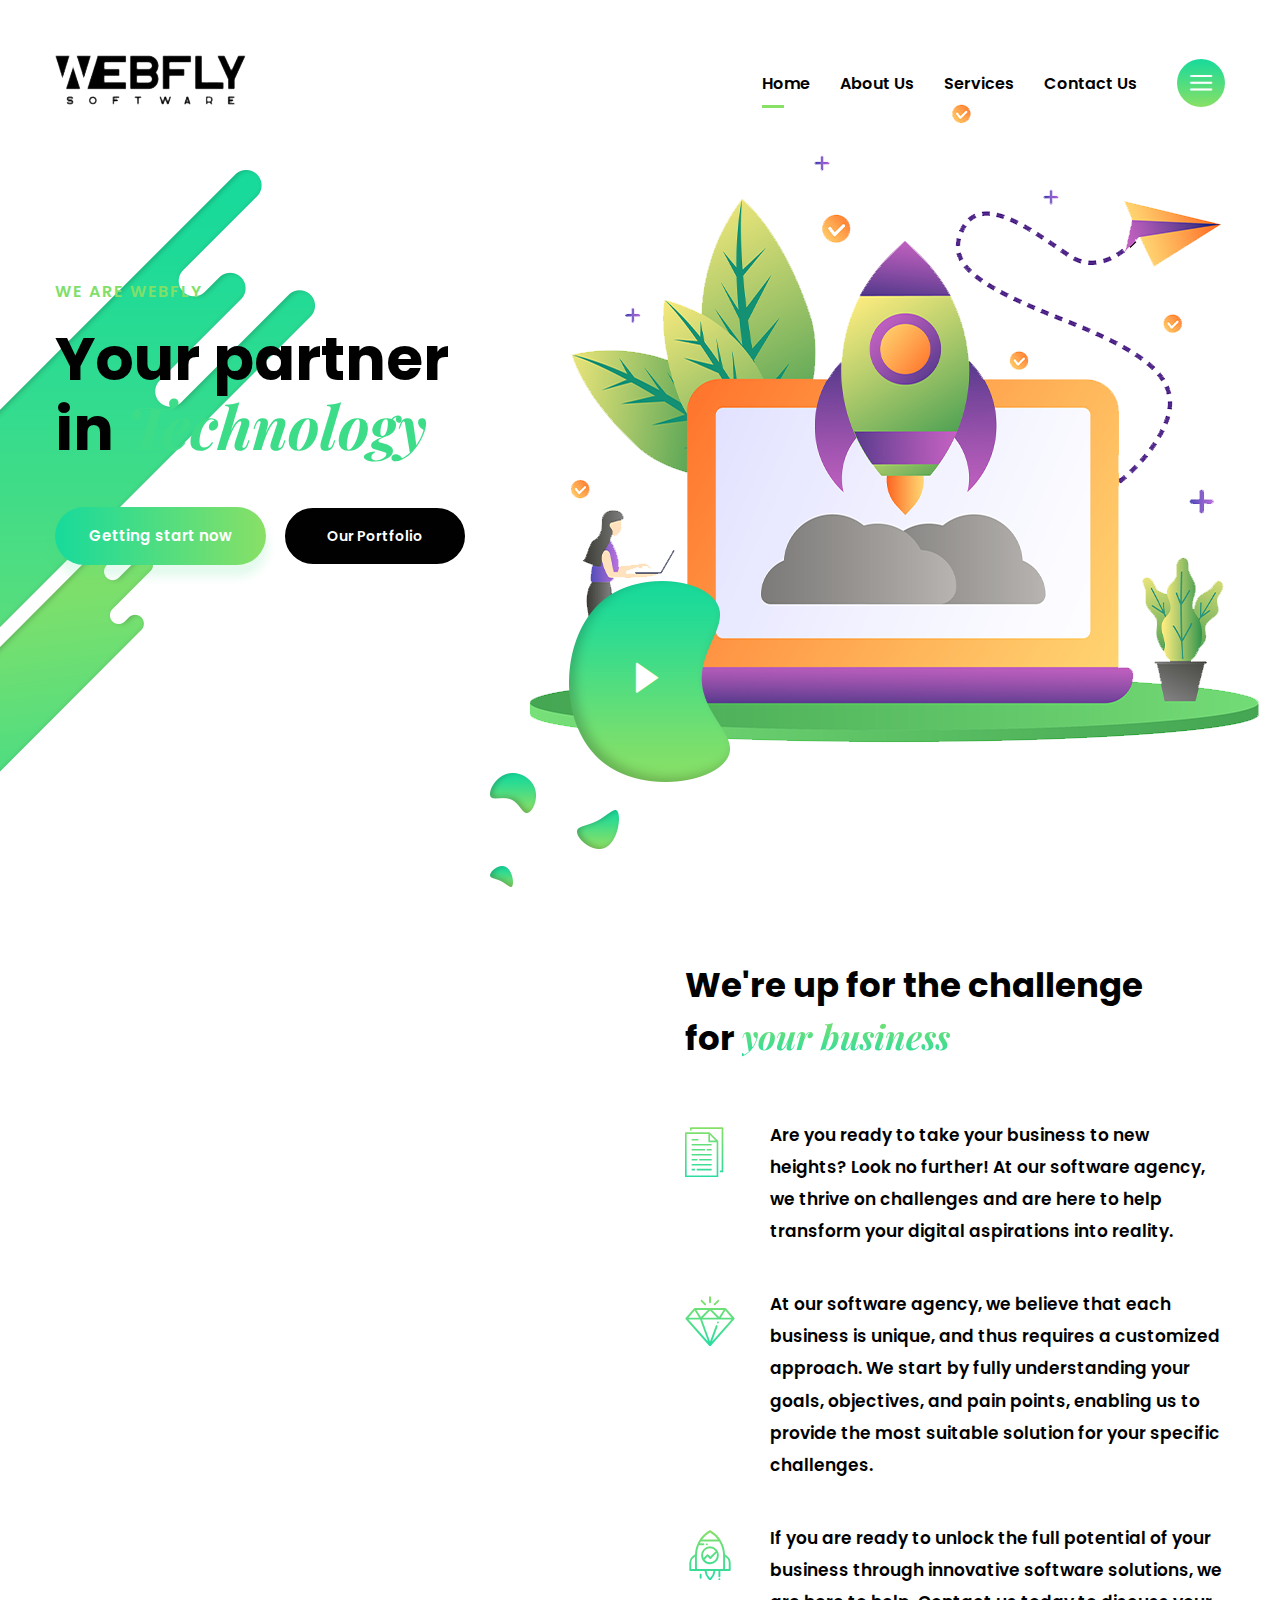
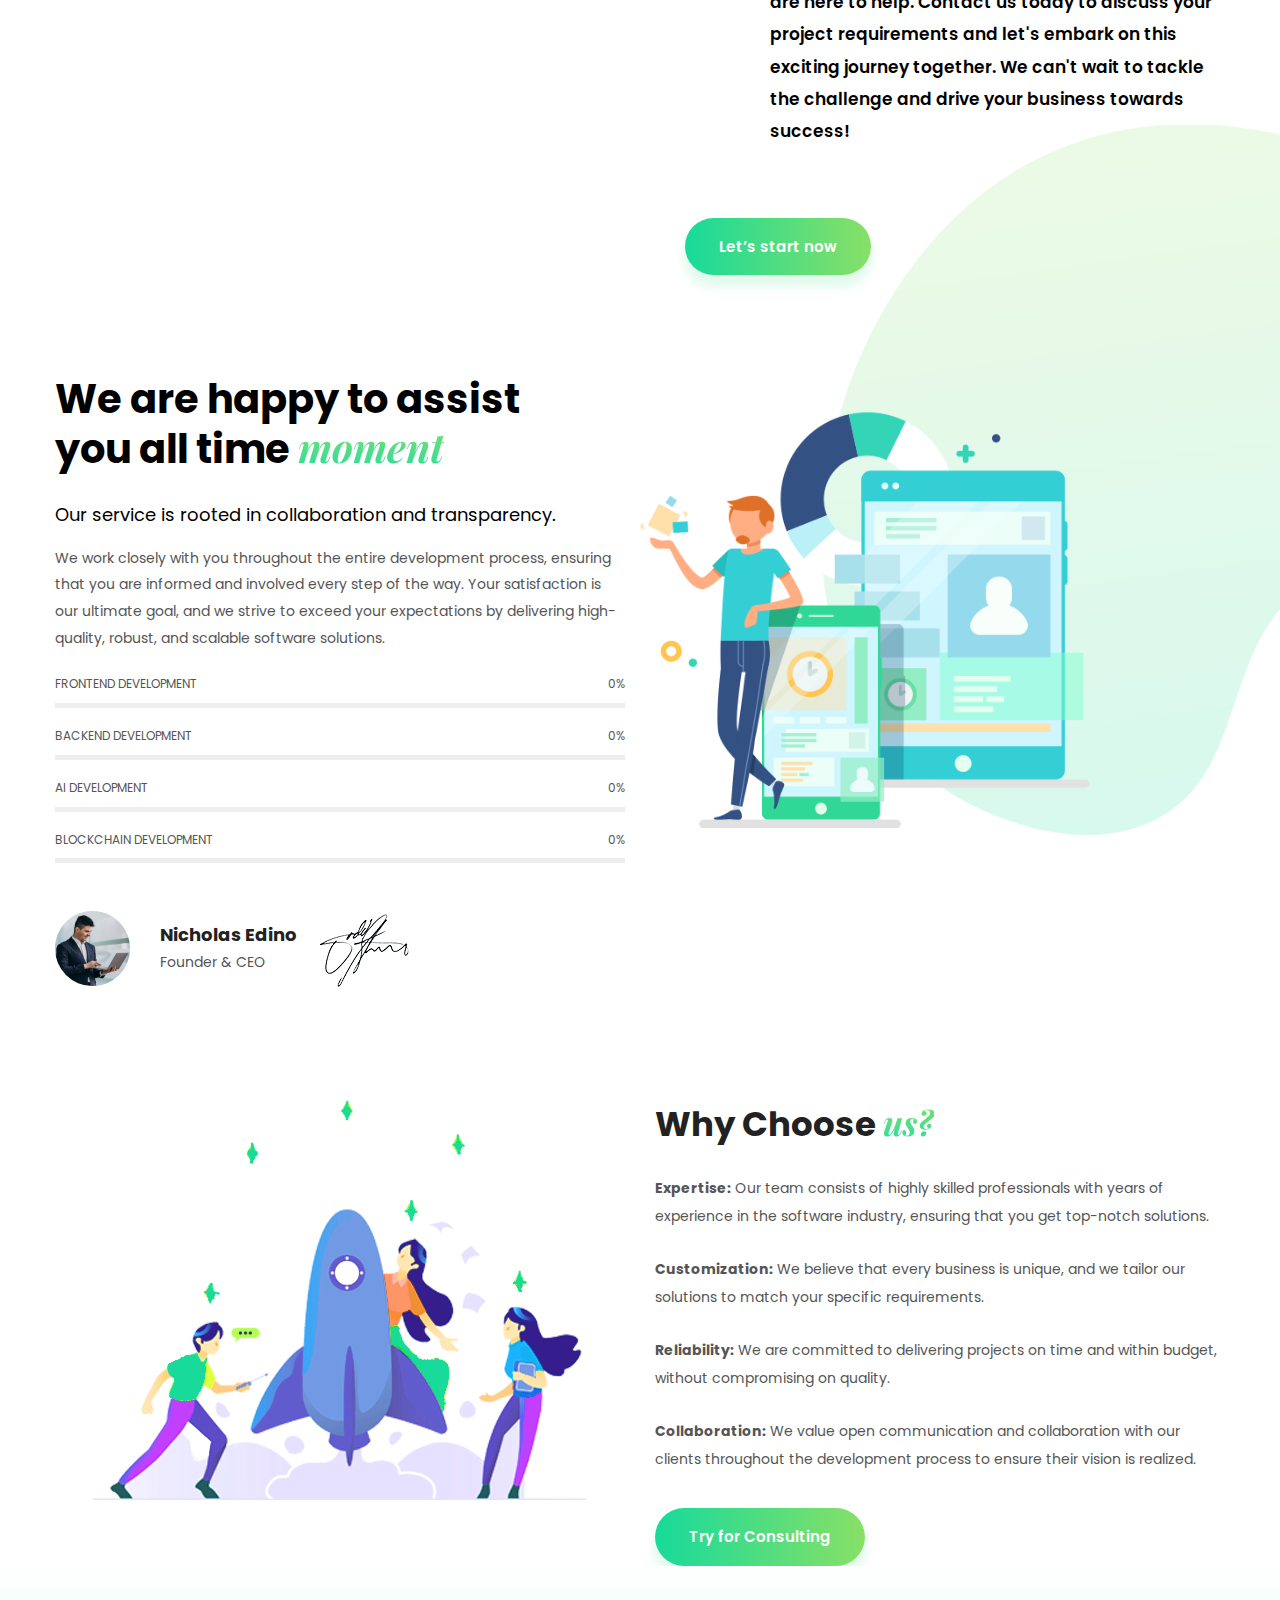
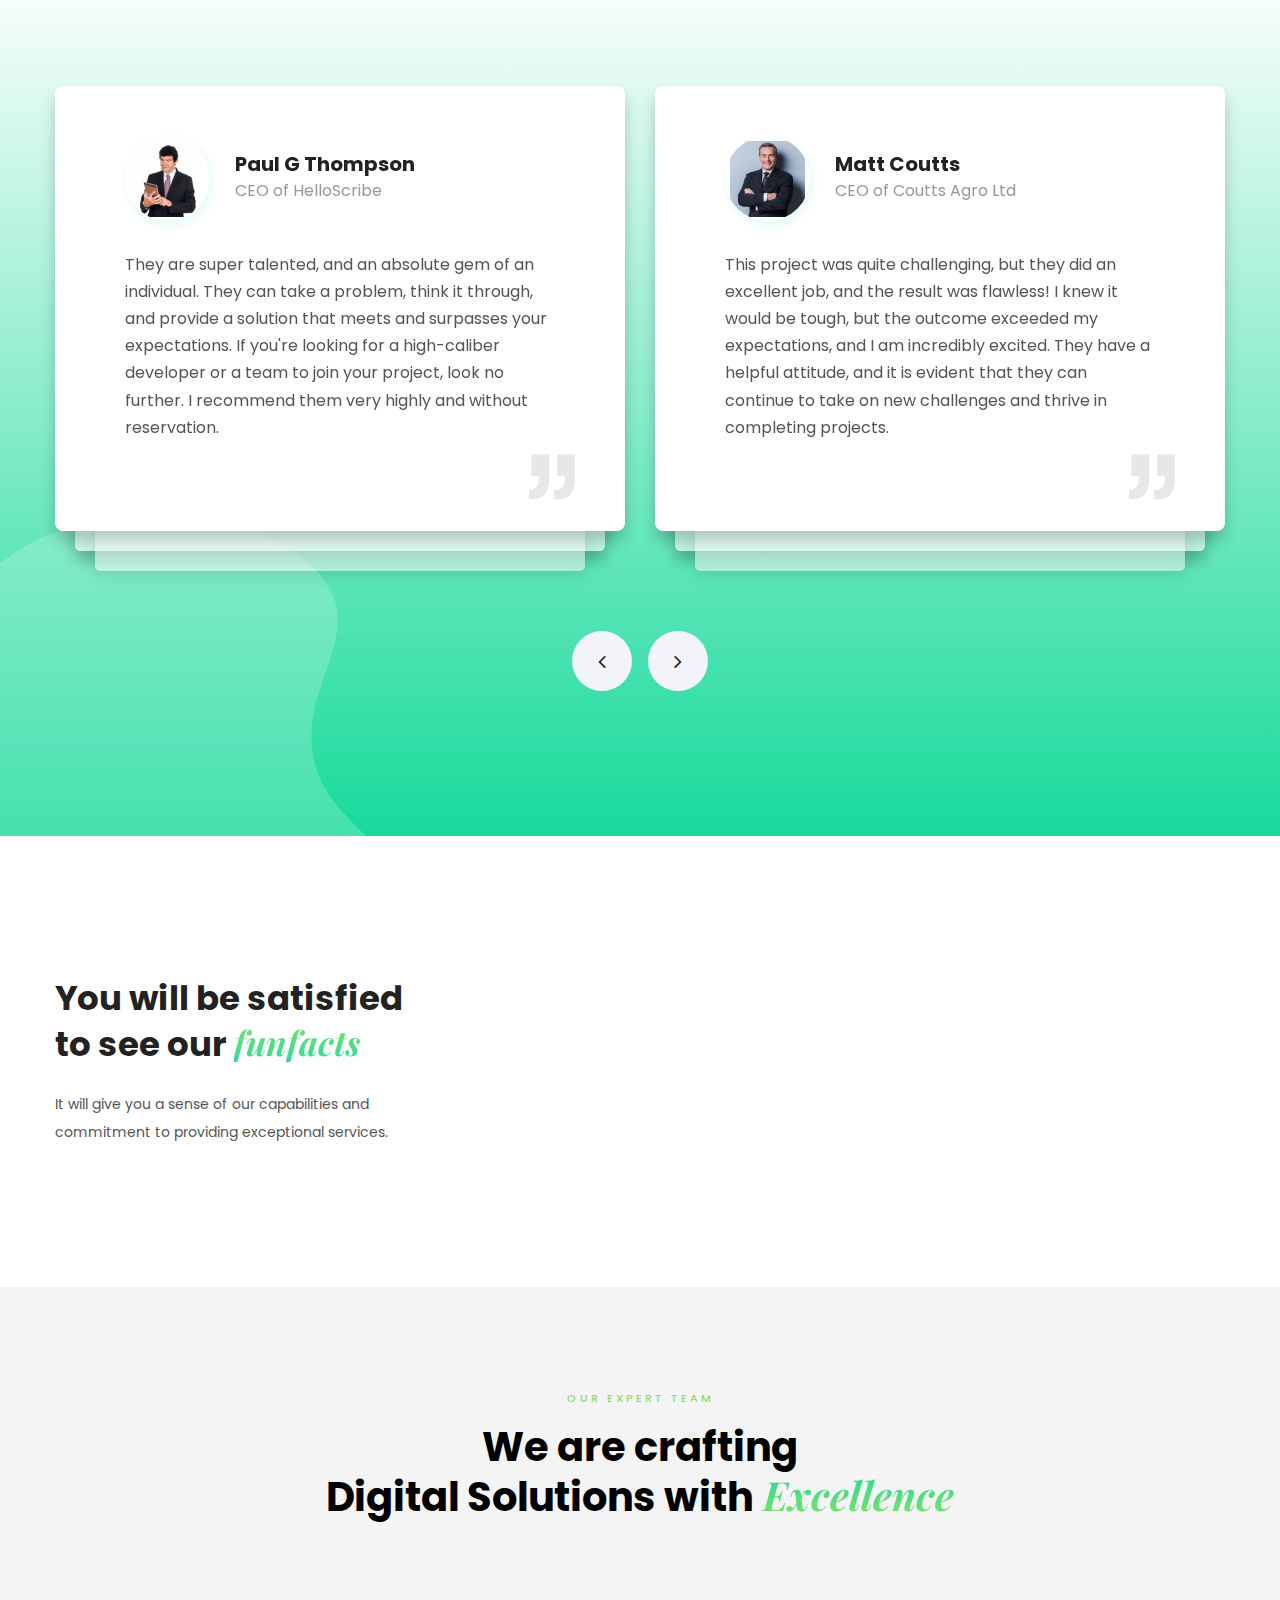
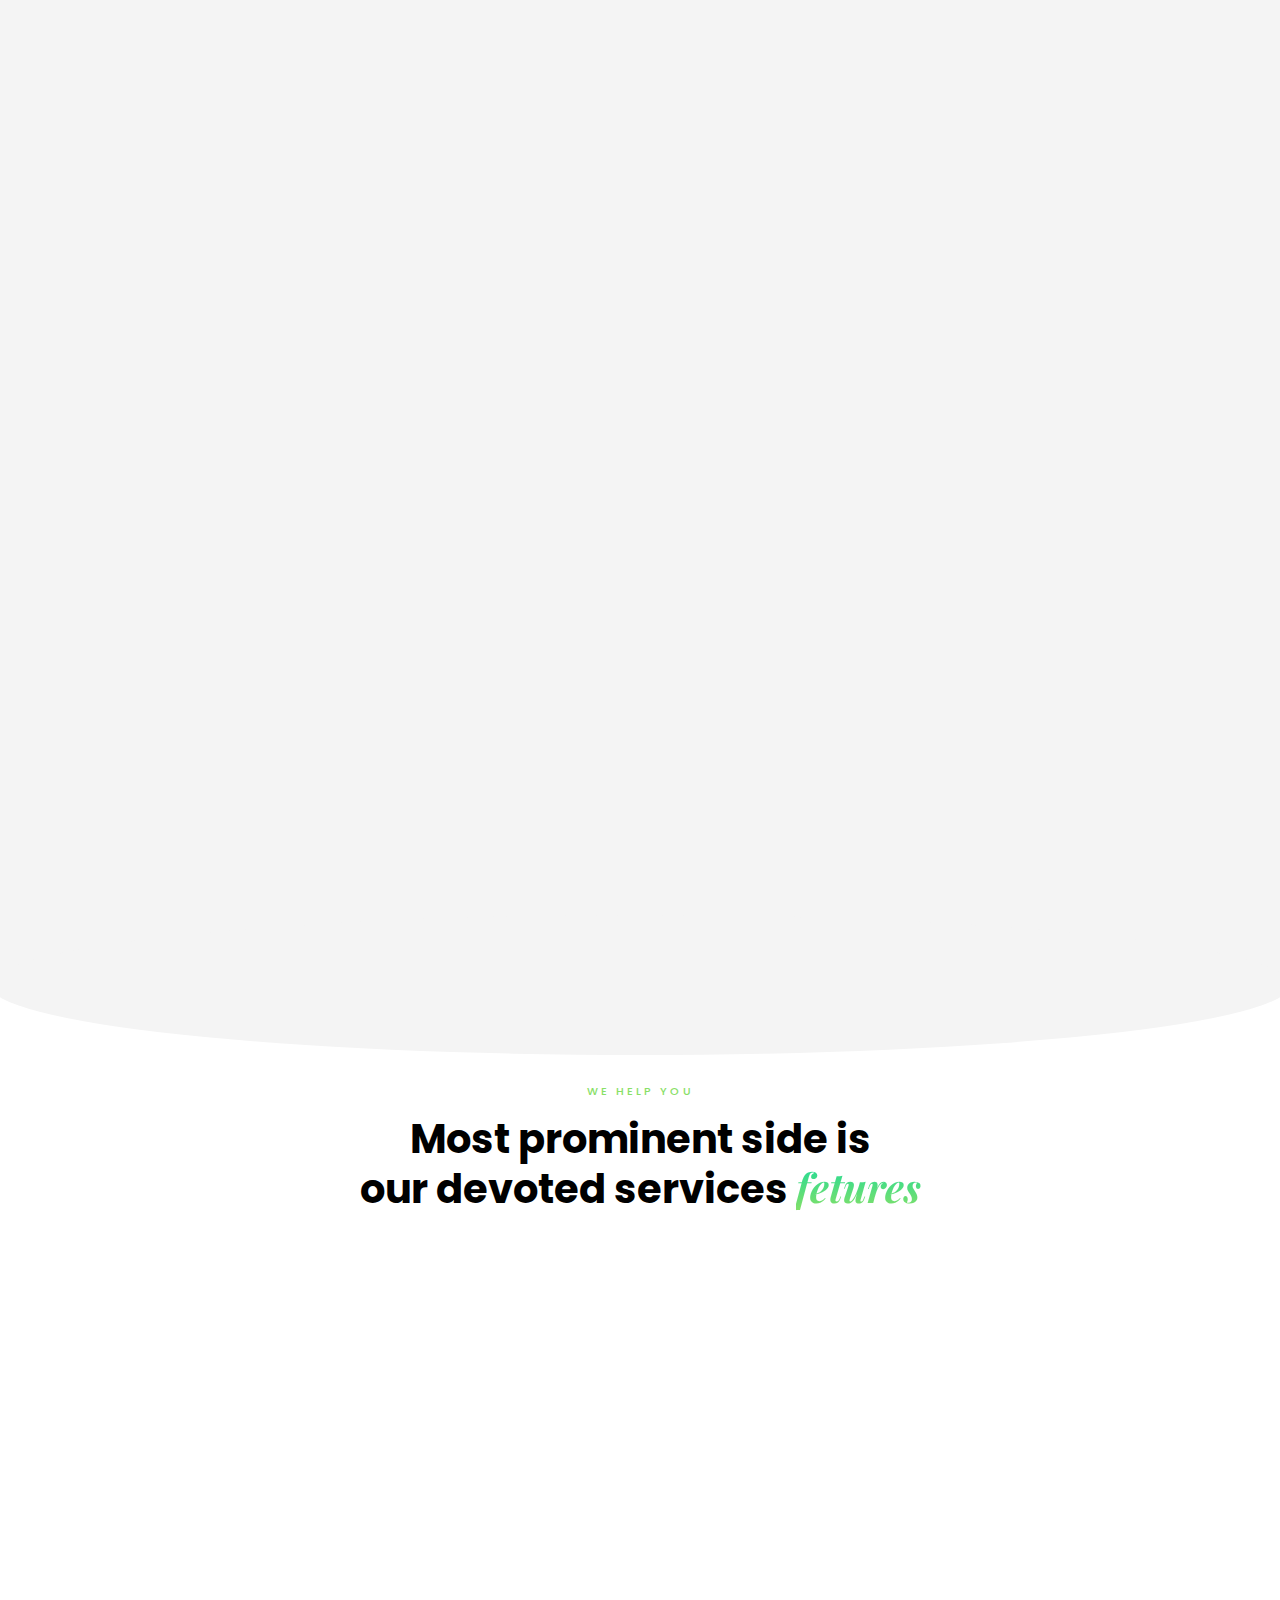
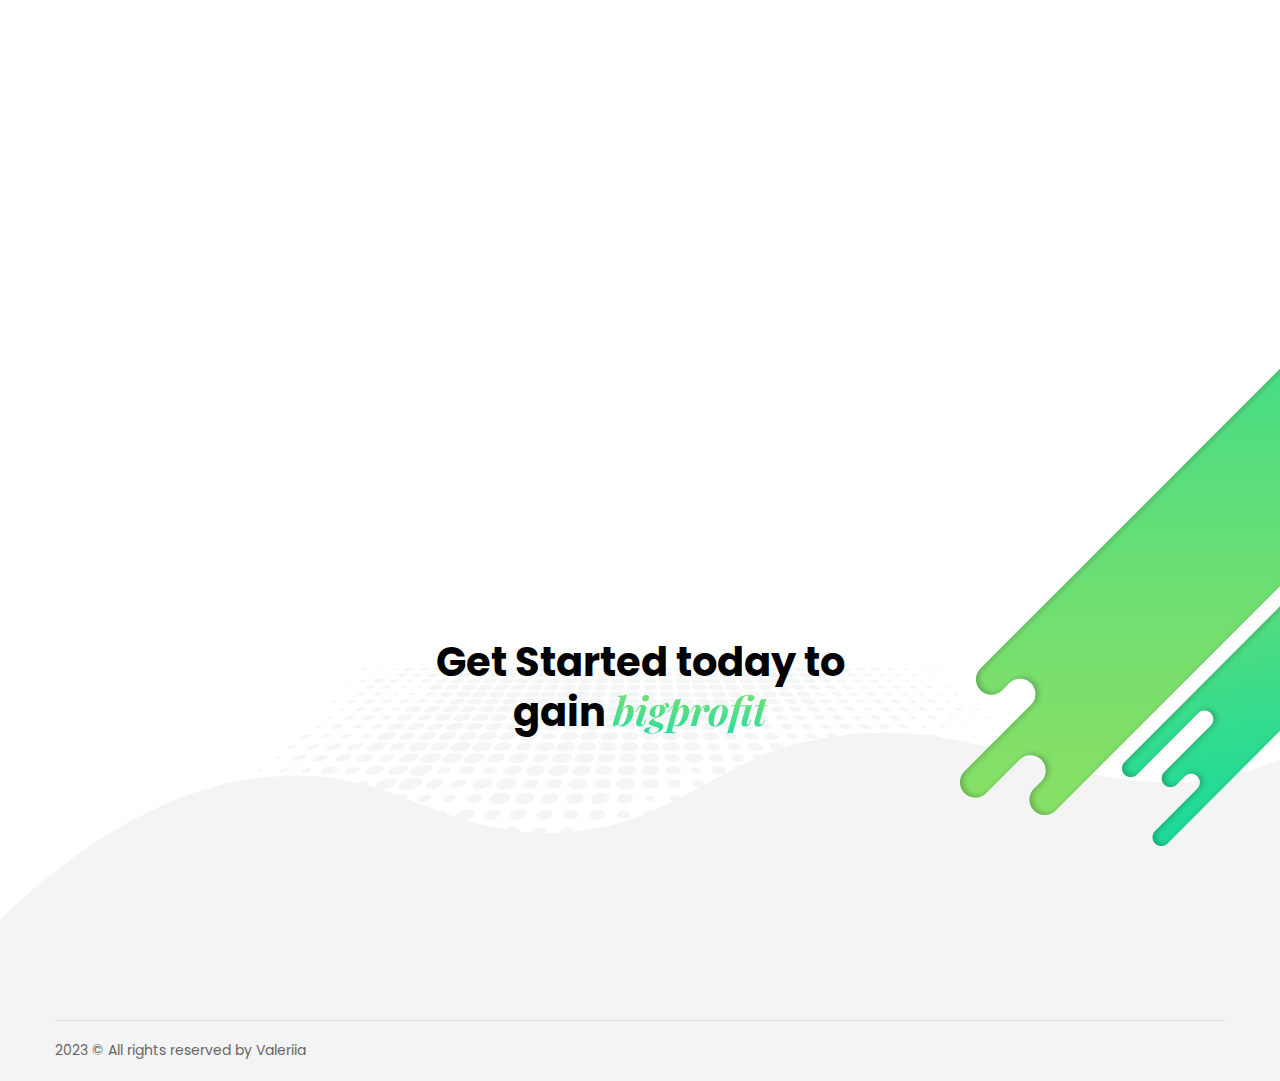
==== commit 37449e2a: "update footer" ====
--- a/index.html
+++ b/index.html
@@ -1,905 +1,1162 @@
 <!DOCTYPE html>
 <html>
+
 <head>
-<meta charset="utf-8">
-<title>WEBFLY</title>
-<!-- Stylesheets -->
-<link href="css/bootstrap.css" rel="stylesheet">
-<link href="css/main.css" rel="stylesheet">
-<link href="css/responsive.css" rel="stylesheet">
-
-<link rel="shortcut icon" href="images/favicon.png" type="image/x-icon">
-<link rel="icon" href="images/favicon.png" type="image/x-icon">
-
-<!-- Responsive -->
-<meta http-equiv="X-UA-Compatible" content="IE=edge">
-<meta name="viewport" content="width=device-width, initial-scale=1.0, maximum-scale=1.0, user-scalable=0">
-
-<!--[if lt IE 9]><script src="https://cdnjs.cloudflare.com/ajax/libs/html5shiv/3.7.3/html5shiv.js"></script><![endif]-->
-<!--[if lt IE 9]><script src="js/respond.js"></script><![endif]-->
+	<meta charset="utf-8">
+	<title>Webfly Software lnc.</title>
+	<!-- Stylesheets -->
+	<link href="css/bootstrap.css" rel="stylesheet">
+	<link href="css/main.css" rel="stylesheet">
+	<link href="css/responsive.css" rel="stylesheet">
+
+	<link rel="shortcut icon" href="images/favicon.png" type="image/x-icon">
+	<link rel="icon" href="images/favicon.png" type="image/x-icon">
+
+	<!-- Responsive -->
+	<meta http-equiv="X-UA-Compatible" content="IE=edge">
+	<meta name="viewport" content="width=device-width, initial-scale=1.0, maximum-scale=1.0, user-scalable=0">
+
+	<!--[if lt IE 9]><script src="https://cdnjs.cloudflare.com/ajax/libs/html5shiv/3.7.3/html5shiv.js"></script><![endif]-->
+	<!--[if lt IE 9]><script src="js/respond.js"></script><![endif]-->
 </head>
 
 <body>
 
-<div class="page-wrapper">
- 	
-    <!-- Preloader -->
-    <div class="preloader"></div>
- 	
-    <!-- Main Header-->
-    <header class="main-header header-style-three">
-    	
-    	<!--Header-Upper-->
-        <div class="header-upper">
-        	<div class="auto-container">
-            	<div class="clearfix">
-                	
-                	<div class="pull-left logo-box">
-                    	<div class="logo">
-							<a href="index.html">
-								<img src="images/webfly_software_logo.png" alt="" title="">
-							</a>
-						</div>
-                    </div>
-                   	
-                   	<div class="nav-outer clearfix">
-                    
+	<div class="page-wrapper">
+
+		<!-- Preloader -->
+		<div class="preloader"></div>
+
+		<!-- Main Header-->
+		<header class="main-header header-style-three">
+
+			<!--Header-Upper-->
+			<div class="header-upper">
+				<div class="auto-container">
+					<div class="clearfix">
+
+						<div class="pull-left logo-box">
+							<div class="logo">
+								<a href="index.html">
+									<img src="images/webfly_software_logo.png" alt="" title="">
+								</a>
+							</div>
+						</div>
+
+						<div class="nav-outer clearfix">
+
+							<!-- Main Menu -->
+							<nav class="main-menu navbar-expand-md">
+								<div class="navbar-header">
+									<button class="navbar-toggler" type="button" data-toggle="collapse"
+										data-target="#navbarSupportedContent" aria-controls="navbarSupportedContent"
+										aria-expanded="false" aria-label="Toggle navigation">
+										<span class="icon-bar"></span>
+										<span class="icon-bar"></span>
+										<span class="icon-bar"></span>
+									</button>
+								</div>
+
+								<div class="navbar-collapse collapse clearfix" id="navbarSupportedContent">
+									<ul class="navigation clearfix">
+										<li class="current"><a href="#">Home</a>
+										</li>
+										<li><a href="#">About Us</a>											
+										</li>
+										<li><a href="#">Services</a></li>
+										<li><a href="contact.html">Contact us</a></li>
+									</ul>
+								</div>
+
+							</nav>
+
+							<div class="outer-box info-btn">
+								<!--Nav Button-->
+								<div class="nav-btn hidden-bar-opener">
+									<div class="nav-btn"><span class="flaticon-menu"></span></div>
+								</div>
+							</div>
+
+						</div>
+
+					</div>
+				</div>
+			</div>
+			<!--End Header Upper-->
+
+			<!--Sticky Header-->
+			<div class="sticky-header">
+				<div class="auto-container clearfix">
+					<!--Logo-->
+					<div class="logo pull-left">
+						<a href="index.html" class="img-responsive"><img src="images/webfly_software_logo.png" alt=""
+								title=""></a>
+					</div>
+
+					<!--Right Col-->
+					<div class="right-col pull-right">
 						<!-- Main Menu -->
 						<nav class="main-menu navbar-expand-md">
-							<div class="navbar-header">
-								<button class="navbar-toggler" type="button" data-toggle="collapse" data-target="#navbarSupportedContent" aria-controls="navbarSupportedContent" aria-expanded="false" aria-label="Toggle navigation">
-									<span class="icon-bar"></span>
-									<span class="icon-bar"></span>
-									<span class="icon-bar"></span>
-								</button>
-							</div>
-
-							<div class="navbar-collapse collapse clearfix" id="navbarSupportedContent">
+							<button class="navbar-toggler" type="button" data-toggle="collapse"
+								data-target="#navbarSupportedContent1" aria-controls="navbarSupportedContent1"
+								aria-expanded="false" aria-label="Toggle navigation">
+								<span class="icon-bar"></span>
+								<span class="icon-bar"></span>
+								<span class="icon-bar"></span>
+							</button>
+
+							<div class="navbar-collapse collapse clearfix" id="navbarSupportedContent1">
 								<ul class="navigation clearfix">
-									<li class="current"><a href="#">Home</a>										
+									<li class="current"><a href="#">Home</a>
 									</li>
 									<li class="dropdown"><a href="#">About Us</a>
 										<ul>
 											<li><a href="about.html">About Us</a></li>
 											<li><a href="team.html">Our Team</a></li>
-											<li><a href="faq.html">Faq</a></li>
-											<li><a href="testimonial.html">Testimonial</a></li>											
 										</ul>
 									</li>
 									<li><a href="services.html">Services</a></li>
-									<li class="dropdown"><a href="#">Portfolio</a>
-										<ul>
-											<li><a href="portfolio-2-column.html">Portfolio Two Column</a></li>
-											<li><a href="portfolio-3-column.html">Portfolio Three Column</a></li>
-											<li><a href="portfolio-4-column.html">Portfolio Four Column</a></li>
-											<li><a href="portfolio-single.html">Portfolio Single</a></li>
-										</ul>
-									</li>									
 									<li><a href="contact.html">Contact us</a></li>
 								</ul>
 							</div>
-							
-						</nav>
-						
-						<div class="outer-box info-btn">
-							<!--Nav Button-->
-							<div class="nav-btn hidden-bar-opener"><div class="nav-btn"><span class="flaticon-menu"></span></div></div>
-						</div>
-						
-					</div>
-                   
-                </div>
-            </div>
-        </div>
-        <!--End Header Upper-->
-        
-		<!--Sticky Header-->
-        <div class="sticky-header">
-        	<div class="auto-container clearfix">
-            	<!--Logo-->
-            	<div class="logo pull-left">
-                	<a href="index.html" class="img-responsive"><img src="images/webfly_software_logo.png" alt="" title=""></a>
-                </div>
-                
-                <!--Right Col-->
-                <div class="right-col pull-right">
-                	<!-- Main Menu -->
-                    <nav class="main-menu navbar-expand-md">
-                        <button class="navbar-toggler" type="button" data-toggle="collapse" data-target="#navbarSupportedContent1" aria-controls="navbarSupportedContent1" aria-expanded="false" aria-label="Toggle navigation">
-                            <span class="icon-bar"></span>
-                            <span class="icon-bar"></span>
-                            <span class="icon-bar"></span>
-                        </button>
-                        
-                        <div class="navbar-collapse collapse clearfix" id="navbarSupportedContent1">
-                            <ul class="navigation clearfix">
-                                <li class="current"><a href="#">Home</a>									
-								</li>
-								<li class="dropdown"><a href="#">About Us</a>
-									<ul>
-										<li><a href="about.html">About Us</a></li>
-										<li><a href="team.html">Our Team</a></li>
-										<li><a href="faq.html">Faq</a></li>
-										<li><a href="testimonial.html">Testimonial</a></li>										
-									</ul>
-								</li>
-								<li><a href="services.html">Services</a></li>
-								<li class="dropdown"><a href="#">Portfolio</a>
-									<ul>
-										<li><a href="portfolio-2-column.html">Portfolio Two Column</a></li>
-										<li><a href="portfolio-3-column.html">Portfolio Three Column</a></li>
-										<li><a href="portfolio-4-column.html">Portfolio Four Column</a></li>
-										<li><a href="portfolio-single.html">Portfolio Single</a></li>
-									</ul>
-								</li>								
-								<li><a href="contact.html">Contact us</a></li>
-                            </ul>
-                        </div>
-                    </nav><!-- Main Menu End-->
-                </div>
-                
-            </div>
-        </div>
-        <!--End Sticky Header-->
-		
-    </header>
-    <!--End Main Header -->
-	
-	<!--Form Back Drop-->
-    <div class="form-back-drop"></div>
-	
-    <!-- Hidden Navigation Bar -->
-    <section class="hidden-bar right-align">
-        
-        <div class="hidden-bar-closer">
-            <button><span class="fa fa-remove"></span></button>
-        </div>
-        
-        <!-- Hidden Bar Wrapper -->
-        <div class="hidden-bar-wrapper">
-		
-			<div class="inner-box">
-				<div class="logo">
-					<a href="index.html"><img src="images/webfly_software_logo.png" alt="" title=""></a>
-				</div>
-				<div class="text">Lorem ipsum, or lipsum as it is sometimes the known, is dummy text used in laying out print, graphic or web designs. The passage</div>
-				<!-- List Style Four -->
-				<ul class="list-style-four">
-					<li><span class="icon flaticon-house"></span> <strong>Collins Street</strong>West Victoria 8007 Canada</li>
-					<li><span class="icon flaticon-contact"></span> <strong>Call us!</strong>124-3254-325</li>
-					<li><span class="icon flaticon-email-1"></span><strong>Mail address</strong>info@domain.com</li>
-				</ul>
-				<div class="lower-box">
-					<!-- Social Icons -->
-					<ul class="social-icons">
-						<li class="facebook"><a href="#"><span class="fa fa-facebook"></span></a></li>
-						<li class="twitter"><a href="#"><span class="fa fa-twitter"></span></a></li>
-						<li class="pinterest"><a href="#"><span class="fa fa-pinterest-p"></span></a></li>
-						<li class="vimeo"><a href="#"><span class="fa fa-vimeo"></span></a></li>
+						</nav><!-- Main Menu End-->
+					</div>
+
+				</div>
+			</div>
+			<!--End Sticky Header-->
+
+		</header>
+		<!--End Main Header -->
+
+		<!--Form Back Drop-->
+		<div class="form-back-drop"></div>
+
+		<!-- Hidden Navigation Bar -->
+		<section class="hidden-bar right-align">
+
+			<div class="hidden-bar-closer">
+				<button><span class="fa fa-remove"></span></button>
+			</div>
+
+			<!-- Hidden Bar Wrapper -->
+			<div class="hidden-bar-wrapper">
+
+				<div class="inner-box">
+					<div class="logo">
+						<a href="index.html"><img src="images/webfly_software_logo.png" alt="" title=""></a>
+					</div>
+					<div class="text">Lorem ipsum, or lipsum as it is sometimes the known, is dummy text used in laying
+						out print, graphic or web designs. The passage</div>
+					<!-- List Style Four -->
+					<ul class="list-style-four">
+						<li><span class="icon flaticon-house"></span> <strong>Collins Street</strong>West Victoria 8007
+							Canada</li>
+						<li><span class="icon flaticon-contact"></span> <strong>Call us!</strong>124-3254-325</li>
+						<li><span class="icon flaticon-email-1"></span><strong>Mail address</strong>info@domain.com</li>
 					</ul>
-					<a href="#" class="theme-btn buy-btn">Ping WEBFLY today!</a>
-				</div>
-			</div>
-        </div><!-- / Hidden Bar Wrapper -->
-        
-    </section>
-    <!-- End / Hidden Bar -->
-	
-	<!-- Banner Section Two -->
-    <section class="banner-section-three clearfix">
-		<div class="image-layer" style="background-image:url(images/background/11.png)">
-			<div class="icon-box">
-				<a href="https://www.youtube.com/watch?v=kxPCFljwJws" class="lightbox-image play-icon wow bounceIn" data-wow-delay="0ms" data-wow-duration="1500ms"><span class="flaticon-play-button"></span></a>
-			</div>
-		</div>
-		<div class="image-layer-two" style="background-image:url(images/background/11.png)"></div>
-		<div class="auto-container">
-			<div class="clearfix">
-				<div class="content">
-					<div class="title">We are WEBFLY</div>
-					<h1>We have come to <br> solve your <span>Business</span></h1>
-					<div class="btn-box">
-						<a href="contact.html" class="theme-btn btn-style-five">Getting start now</a>
-						<a href="portfolio-single.html" class="theme-btn btn-style-six">Our Portfolio</a>
-					</div>
-				</div>
-			</div>
-		</div>
-	</section>
-	<!-- End Banner Section Two -->
-	
-	<!-- Business Section -->
-	<section class="business-section">
-		<div class="auto-container">
-			<div class="row clearfix">
-				
-				<!-- Content Column -->
-				<div class="blocks-column col-lg-6 col-md-12 col-sm-12">
-					<div class="inner-column">
-						
-						<div class="row clearfix">
-							<div class="column col-lg-6 col-md-6 col-sm-12">
-								
-								<!-- Services Block Seven -->
-								<div class="services-block-seven margin-top">
-									<div class="inner-box wow fadeInUp" data-wow-delay="0ms" data-wow-duration="1500ms">
-										<div class="icon-box">
-											<span class="icon flaticon-shield"></span>
-										</div>
-										<h5><a href="#">Top security</a></h5>
-										<div class="text">The argument in favor of using filler text goes some thing like this</div>
-										<!-- Overlay Box -->
-										<div class="overlay-box">
-											<div class="overlay-inner">
-												<div class="content">
-													<h6><a href="#">Top security</a></h6>
-													<div class="text">The argument in favor of using filler text goes some thing like this</div>
+					<div class="lower-box">
+						<!-- Social Icons -->
+						<ul class="social-icons">
+							<li class="facebook"><a href="#"><span class="fa fa-facebook"></span></a></li>
+							<li class="twitter"><a href="#"><span class="fa fa-twitter"></span></a></li>
+							<li class="pinterest"><a href="#"><span class="fa fa-pinterest-p"></span></a></li>
+							<li class="vimeo"><a href="#"><span class="fa fa-vimeo"></span></a></li>
+						</ul>
+						<a href="#" class="theme-btn buy-btn">Ping WEBFLY today!</a>
+					</div>
+				</div>
+			</div><!-- / Hidden Bar Wrapper -->
+
+		</section>
+		<!-- End / Hidden Bar -->
+
+		<!-- Banner Section Two -->
+		<section class="banner-section-three clearfix">
+			<div class="image-layer" style="background-image:url(images/background/11.png)">
+				<!-- <div class="icon-box">
+				<a href="images/software-development-with-digital-technology.mov" class="lightbox-image play-icon wow bounceIn" data-wow-delay="0ms" data-wow-duration="1500ms"><span class="flaticon-play-button"></span></a>
+			</div> -->
+				<div class="icon-box">
+					<a href="#modal_intro_agency" class="play-icon wow bounceIn" data-wow-delay="0ms"
+						data-wow-duration="1500ms" data-toggle="modal"><span class="flaticon-play-button"></span></a>
+				</div>
+			</div>
+			<div class="image-layer-two" style="background-image:url(images/background/11.png)"></div>
+			<div class="auto-container">
+				<div class="clearfix">
+					<div class="content">
+						<div class="title">We are WEBFLY</div>
+						<h1>Your partner <br> in <span>Technology</span></h1>
+						<div class="btn-box">
+							<a href="mailto:nick@webfly.io" target="_blank" class="theme-btn btn-style-five">Getting
+								start now</a>
+							<a href="portfolio-4-column.html" class="theme-btn btn-style-six">Our Portfolio</a>
+						</div>
+					</div>
+				</div>
+			</div>
+		</section>
+		<!-- End Banner Section Two -->
+
+		<!-- Business Section -->
+		<section class="business-section">
+			<div class="auto-container">
+				<div class="row clearfix">
+
+					<!-- Content Column -->
+					<div class="blocks-column col-lg-6 col-md-12 col-sm-12">
+						<div class="inner-column">
+
+							<div class="row clearfix">
+								<div class="column col-lg-6 col-md-6 col-sm-12">
+
+									<!-- Services Block Seven -->
+									<div class="services-block-seven margin-top">
+										<div class="inner-box wow fadeInUp" data-wow-delay="0ms"
+											data-wow-duration="1500ms">
+											<div class="icon-box">
+												<span class="icon flaticon-eye"></span>
+											</div>
+											<h5><a href="#">Web Design</a></h5>
+											<div class="text">Modern designs that are responsive and easy to use. We'll
+												make sure your website looks great on all devices.</div>
+											<!-- Overlay Box -->
+											<div class="overlay-box">
+												<div class="overlay-inner">
+													<div class="content">
+														<h6><a href="#">Web Design</a></h6>
+														<div class="text">Modern designs that are responsive and easy to
+															use. We'll make sure your website looks great on all
+															devices.</div>
+													</div>
 												</div>
 											</div>
 										</div>
 									</div>
-								</div>
-								
-								<!-- Services Block Seven -->
-								<div class="services-block-seven">
-									<div class="inner-box wow fadeInUp" data-wow-delay="300ms" data-wow-duration="1500ms">
-										<div class="icon-box">
-											<span class="icon flaticon-risk"></span>
-										</div>
-										<h5><a href="#">Risk Manage</a></h5>
-										<div class="text">The argument in favor of using filler text goes some thing like this</div>
-										<!-- Overlay Box -->
-										<div class="overlay-box">
-											<div class="overlay-inner">
-												<div class="content">
-													<h6><a href="#">Risk Manage</a></h6>
-													<div class="text">The argument in favor of using filler text goes some thing like this</div>
+
+									<!-- Services Block Seven -->
+									<div class="services-block-seven">
+										<div class="inner-box wow fadeInUp" data-wow-delay="300ms"
+											data-wow-duration="1500ms">
+											<div class="icon-box">
+												<span class="icon flaticon-monitor-1"></span>
+											</div>
+											<h5><a href="#">Web/Mobile App</a></h5>
+											<div class="text">We can create an app for your business, or help you build
+												a SaaS platform that you can charge clients yourself.</div>
+											<!-- Overlay Box -->
+											<div class="overlay-box">
+												<div class="overlay-inner">
+													<div class="content">
+														<h6><a href="#">Web/Mobile App</a></h6>
+														<div class="text">We can create an app for your business, or
+															help you build a SaaS platform that you can charge clients
+															yourself.</div>
+													</div>
 												</div>
 											</div>
 										</div>
 									</div>
-								</div>	
-								
-							</div>
-							
-							<div class="column col-lg-6 col-md-6 col-sm-12">
-								
-								<!-- Services Block Seven -->
-								<div class="services-block-seven">
-									<div class="inner-box wow fadeInUp" data-wow-delay="0ms" data-wow-duration="1500ms">
-										<div class="icon-box">
-											<span class="icon flaticon-report"></span>
-										</div>
-										<h5><a href="#">Revenue Growth</a></h5>
-										<div class="text">The argument in favor of using filler text goes some thing like this</div>
-										<!-- Overlay Box -->
-										<div class="overlay-box">
-											<div class="overlay-inner">
-												<div class="content">
-													<h6><a href="#">Revenue Growth</a></h6>
-													<div class="text">The argument in favor of using filler text goes some thing like this</div>
+
+								</div>
+
+								<div class="column col-lg-6 col-md-6 col-sm-12">
+
+									<!-- Services Block Seven -->
+									<div class="services-block-seven">
+										<div class="inner-box wow fadeInUp" data-wow-delay="0ms"
+											data-wow-duration="1500ms">
+											<div class="icon-box">
+												<span class="icon flaticon-report"></span>
+											</div>
+											<h5><a href="#">Marketing & SEO</a></h5>
+											<div class="text">Need help getting your business off the ground? We can
+												help you with marketing, SEO, branding and more.</div>
+											<!-- Overlay Box -->
+											<div class="overlay-box">
+												<div class="overlay-inner">
+													<div class="content">
+														<h6><a href="#">Marketing & SEO</a></h6>
+														<div class="text">Need help getting your business off the
+															ground? We can help you with marketing, SEO, branding and
+															more.</div>
+													</div>
 												</div>
 											</div>
 										</div>
 									</div>
-								</div>	
-								
-								<!-- Services Block Seven -->
-								<div class="services-block-seven">
-									<div class="inner-box wow fadeInUp" data-wow-delay="300ms" data-wow-duration="1500ms">
-										<div class="icon-box">
-											<span class="icon flaticon-help"></span>
-										</div>
-										<h5><a href="#">Fast Support</a></h5>
-										<div class="text">The argument in favor of using filler text goes some thing like this</div>
-										<!-- Overlay Box -->
-										<div class="overlay-box">
-											<div class="overlay-inner">
-												<div class="content">
-													<h6><a href="#">Fast Support</a></h6>
-													<div class="text">The argument in favor of using filler text goes some thing like this</div>
+
+									<!-- Services Block Seven -->
+									<div class="services-block-seven">
+										<div class="inner-box wow fadeInUp" data-wow-delay="300ms"
+											data-wow-duration="1500ms">
+											<div class="icon-box">
+												<span class="icon flaticon-network-1"></span>
+											</div>
+											<h5><a href="#">Consulting</a></h5>
+											<div class="text">Have an idea but not sure where to start? We can help you
+												plan your project and get it off the ground. Or resolve issues with your
+												current project.</div>
+											<!-- Overlay Box -->
+											<div class="overlay-box">
+												<div class="overlay-inner">
+													<div class="content">
+														<h6><a href="#">Consulting</a></h6>
+														<div class="text">Have an idea but not sure where to start? We
+															can help you plan your project and get it off the ground. Or
+															resolve issues with your current project.</div>
+													</div>
 												</div>
 											</div>
 										</div>
 									</div>
-								</div>
-								
-							</div>
-						</div>
-						
-					</div>
-				</div>
-				
-				<!-- Content Column -->
-				<div class="content-column col-lg-6 col-md-12 col-sm-12">
+
+								</div>
+							</div>
+
+						</div>
+					</div>
+
+					<!-- Content Column -->
+					<div class="content-column col-lg-6 col-md-12 col-sm-12">
+						<div class="inner-column">
+							<h3>We're up for the challenge <br> for <span>your business</span></h3>
+							<!-- Blocks Outer -->
+							<div class="blocks-outer">
+
+								<!-- Services Block Six -->
+								<div class="services-block-six">
+									<div class="inner-box">
+										<div class="icon-box">
+											<span class="icon flaticon-paper"></span>
+										</div>
+										<div class="text">Are you ready to take your business to new heights? Look no
+											further! At our software agency, we thrive on challenges and are here to
+											help transform your digital aspirations into reality.</div>
+									</div>
+								</div>
+
+								<!-- Services Block Six -->
+								<div class="services-block-six">
+									<div class="inner-box">
+										<div class="icon-box">
+											<span class="icon flaticon-diamond-1"></span>
+										</div>
+										<div class="text">At our software agency, we believe that each business is
+											unique, and thus requires a customized approach. We start by fully
+											understanding your goals, objectives, and pain points, enabling us to
+											provide the most suitable solution for your specific challenges.</div>
+									</div>
+								</div>
+
+								<!-- Services Block Six -->
+								<div class="services-block-six">
+									<div class="inner-box">
+										<div class="icon-box">
+											<span class="icon flaticon-start"></span>
+										</div>
+										<div class="text">If you are ready to unlock the full potential of your business
+											through innovative software solutions, we are here to help. Contact us today
+											to discuss your project requirements and let's embark on this exciting
+											journey together. We can't wait to tackle the challenge and drive your
+											business towards success!</div>
+									</div>
+								</div>
+
+							</div>
+
+							<a href="mailto:nick@webfly.io" target="_blank" class="theme-btn btn-style-five">Let’s start
+								now</a>
+
+						</div>
+					</div>
+
+				</div>
+			</div>
+		</section>
+		<!-- End Business Section -->
+
+		<!-- Fluid Section Two -->
+		<section class="fluid-section-two">
+			<div class="outer-container clearfix">
+
+				<!--Content Column-->
+				<div class="content-column">
 					<div class="inner-column">
-						<h3>We can give the best facilites <br> for <span>business</span></h3>
-						<!-- Blocks Outer -->
-						<div class="blocks-outer">
-							
-							<!-- Services Block Six -->
-							<div class="services-block-six">
-								<div class="inner-box">
-									<div class="icon-box">
-										<span class="icon flaticon-paper"></span>
-									</div>
-									<div class="text">So when a friend asked her to help design a house in Costa Rica.</div>
-								</div>
-							</div>
-							
-							<!-- Services Block Six -->
-							<div class="services-block-six">
-								<div class="inner-box">
-									<div class="icon-box">
-										<span class="icon flaticon-diamond-1"></span>
-									</div>
-									<div class="text">A stint in 2011 as a volunteer chocolate maker on the farm turned year.</div>
-								</div>
-							</div>
-							
-							<!-- Services Block Six -->
-							<div class="services-block-six">
-								<div class="inner-box">
-									<div class="icon-box">
-										<span class="icon flaticon-start"></span>
-									</div>
-									<div class="text">A twist of fate led the native of the eastern English county of Suffolk career</div>
-								</div>
-							</div>
-							
-						</div>
-						
-						<a href="#" class="theme-btn btn-style-five">Let’s start now</a>
-						
-					</div>
-				</div>
-				
+						<div class="sec-title green">
+							<h2>We are happy to assist <br> you all time <span>moment</span></h2>
+						</div>
+						<div class="bold-text">Our service is rooted in collaboration and transparency.</div>
+						<div class="text">We work closely with you throughout the entire development process, ensuring
+							that you are informed and involved every step of the way. Your satisfaction is our ultimate
+							goal, and we strive to exceed your expectations by delivering high-quality, robust, and
+							scalable software solutions.</div>
+						<!--Skills-->
+						<div class="skills green">
+
+							<!--Skill Item-->
+							<div class="skill-item">
+								<div class="skill-header clearfix">
+									<div class="skill-title">Frontend development</div>
+									<div class="skill-percentage">
+										<div class="count-box"><span class="count-text" data-speed="2000"
+												data-stop="97">0</span>%</div>
+									</div>
+								</div>
+								<div class="skill-bar">
+									<div class="bar-inner">
+										<div class="bar progress-line" data-width="97"></div>
+									</div>
+								</div>
+							</div>
+
+							<!--Skill Item-->
+							<div class="skill-item">
+								<div class="skill-header clearfix">
+									<div class="skill-title">Backend development</div>
+									<div class="skill-percentage">
+										<div class="count-box"><span class="count-text" data-speed="2000"
+												data-stop="94">0</span>%</div>
+									</div>
+								</div>
+								<div class="skill-bar">
+									<div class="bar-inner">
+										<div class="bar progress-line" data-width="94"></div>
+									</div>
+								</div>
+							</div>
+
+							<!--Skill Item-->
+							<div class="skill-item">
+								<div class="skill-header clearfix">
+									<div class="skill-title">AI development</div>
+									<div class="skill-percentage">
+										<div class="count-box"><span class="count-text" data-speed="2000"
+												data-stop="90">0</span>%</div>
+									</div>
+								</div>
+								<div class="skill-bar">
+									<div class="bar-inner">
+										<div class="bar progress-line" data-width="90"></div>
+									</div>
+								</div>
+							</div>
+
+							<!--Skill Item-->
+							<div class="skill-item">
+								<div class="skill-header clearfix">
+									<div class="skill-title">Blockchain development</div>
+									<div class="skill-percentage">
+										<div class="count-box"><span class="count-text" data-speed="2000"
+												data-stop="100">0</span>%</div>
+									</div>
+								</div>
+								<div class="skill-bar">
+									<div class="bar-inner">
+										<div class="bar progress-line" data-width="100"></div>
+									</div>
+								</div>
+							</div>
+
+						</div>
+
+						<!-- Author Box -->
+						<div class="author-box">
+							<div class="box-inner">
+								<div class="image"><img src="images/resource/author-1.png" alt="" /></div>
+								<h3>Nicholas Edino</h3>
+								<div class="designation">Founder & CEO</div>
+								<div class="signature"><img src="images/icons/signature.png" alt="" /></div>
+							</div>
+						</div>
+
+					</div>
+				</div>
+
+				<!--Image Column-->
+				<div class="image-column" style="background-image:url(images/resource/image-4.png);">
+					<figure class="image-box"><img src="images/resource/image-4.png" alt=""></figure>
+				</div>
+
+			</div>
+		</section>
+		<!-- End Fluid Section Two -->
+
+		<!-- Consulting Section -->
+		<section class="consulting-section">
+			<div class="auto-container">
+				<div class="row clearfix">
+
+					<!-- Image Column -->
+					<div class="image-column col-lg-6 col-md-12 col-sm-12">
+						<div class="inner-column">
+							<div class="image">
+								<img src="images/resource/consulting.png" alt="" />
+							</div>
+						</div>
+					</div>
+
+					<!-- Content Column -->
+					<div class="content-column col-lg-6 col-md-12 col-sm-12">
+						<div class="inner-column">
+							<h3>Why Choose <span>us?</span></h3>
+							<div class="text">
+								<p><b>Expertise:</b> Our team consists of highly skilled professionals with years of
+									experience in the software industry, ensuring that you get top-notch solutions.</p>
+								<p><b>Customization:</b> We believe that every business is unique, and we tailor our
+									solutions to match your specific requirements.</p>
+								<p><b>Reliability:</b> We are committed to delivering projects on time and within
+									budget, without compromising on quality.</p>
+								<p><b>Collaboration:</b> We value open communication and collaboration with our clients
+									throughout the development process to ensure their vision is realized.</p>
+							</div>
+							<a href="mailto:nick@webfly.io" target="_blank" class="theme-btn btn-style-five">Try for
+								Consulting</a>
+						</div>
+					</div>
+
+				</div>
+			</div>
+		</section>
+		<!-- End Consulting Section -->
+
+		<!-- Testimonial Section Three -->
+		<section class="testimonial-section-three">
+			<div class="auto-container">
+				<div class="testimonial-carousel-two owl-carousel owl-theme">
+
+					<!-- Testimonial Block Three -->
+					<div class="testimonial-block-three">
+						<div class="inner-box">
+							<div class="upper-box">
+								<div class="upper-inner">
+									<div class="image"><img src="images/resource/author-5.png" alt="" /></div>
+									<h5>Paul G Thompson</h5>
+									<div class="designation">CEO of HelloScribe</div>
+								</div>
+								<div class="text">They are super talented, and an absolute gem of an individual. They
+									can take a problem, think it through, and provide a solution that meets and
+									surpasses your expectations. If you're looking for a high-caliber developer or a
+									team to join your project, look no further. I recommend them very highly and without
+									reservation.</div>
+							</div>
+							<div class="quote flaticon-right-quote-sign"></div>
+						</div>
+					</div>
+
+					<!-- Testimonial Block Three -->
+					<div class="testimonial-block-three">
+						<div class="inner-box">
+							<div class="upper-box">
+								<div class="upper-inner">
+									<div class="image"><img src="images/resource/author-2.png" alt="" /></div>
+									<h5>Matt Coutts</h5>
+									<div class="designation">CEO of Coutts Agro Ltd</div>
+								</div>
+								<div class="text">This project was quite challenging, but they did an excellent job, and
+									the result was flawless! I knew it would be tough, but the outcome exceeded my
+									expectations, and I am incredibly excited. They have a helpful attitude, and it is
+									evident that they can continue to take on new challenges and thrive in completing
+									projects.
+								</div>
+							</div>
+							<div class="quote flaticon-right-quote-sign"></div>
+						</div>
+					</div>
+
+					<!-- Testimonial Block Three -->
+					<div class="testimonial-block-three">
+						<div class="inner-box">
+							<div class="upper-box">
+								<div class="upper-inner">
+									<div class="image"><img src="images/resource/author-3.png" alt="" /></div>
+									<h5>Jerry Castanos</h5>
+									<div class="designation">Product Manager of Growth Engine</div>
+								</div>
+								<div class="text">Highly recommend them for frontend jobs. It was great to work with
+									them on this project. It helped me step by
+									step to complete the UI I had difficulty to implement.
+									I have read their profile afterward and It did have many competencies that would be
+									interesting to pursue with (web3, blockchain & etc...)
+									Thank for the job and completion.</div>
+							</div>
+							<div class="quote flaticon-right-quote-sign"></div>
+						</div>
+					</div>
+
+					<!-- Testimonial Block Three -->
+					<div class="testimonial-block-three">
+						<div class="inner-box">
+							<div class="upper-box">
+								<div class="upper-inner">
+									<div class="image"><img src="images/resource/author-4.png" alt="" /></div>
+									<h5>Jeffrey Ross</h5>
+									<div class="designation">Hedge Fund manager</div>
+								</div>
+								<div class="text">They jumped into a complex project and did a great job ramping up and
+									completing the large features. It went so well, we asked them to work on other big
+									features we had planned. They kept us updated on progress and was very open to
+									feedback to match the style of code we had in the project already. We hope tp work
+									with them again.</div>
+							</div>
+							<div class="quote flaticon-right-quote-sign"></div>
+						</div>
+					</div>
+
+				</div>
+			</div>
+		</section>
+		<!-- End Testimonial Section Three -->
+
+		<!-- Funfacts Section -->
+		<section class="funfacts-section">
+			<div class="auto-container">
+				<div class="row clearfix">
+
+					<!-- Title Column -->
+					<div class="title-column col-lg-4 col-md-12 col-sm-12">
+						<div class="inner-column">
+							<h3>You will be satisfied to see our <span>funfacts</span></h3>
+							<div class="text">It will give you a sense of our capabilities and commitment to providing
+								exceptional services.</div>
+						</div>
+					</div>
+
+					<!-- Counter Column -->
+					<div class="counter-column col-lg-8 col-md-12 col-sm-12">
+						<div class="inner-column">
+
+							<div class="fact-counter style-two">
+
+								<div class="row clearfix">
+
+									<!--Column-->
+									<div class="column counter-column col-lg-4 col-md-6 col-sm-12">
+										<div class="inner wow fadeInLeft" data-wow-delay="0ms"
+											data-wow-duration="1500ms">
+											<div class="count-outer count-box">
+												<h6 class="counter-title">Completed projects</h6>
+												<span class="count-text" data-speed="3000" data-stop="101">0</span>
+											</div>
+										</div>
+									</div>
+
+									<!--Column-->
+									<div class="column counter-column col-lg-4 col-md-6 col-sm-12">
+										<div class="inner wow fadeInLeft" data-wow-delay="300ms"
+											data-wow-duration="1500ms">
+											<div class="count-outer count-box">
+												<h6 class="counter-title">Team members</h6>
+												<span class="count-text" data-speed="2000" data-stop="10">0</span>
+											</div>
+										</div>
+									</div>
+
+									<!--Column-->
+									<div class="column counter-column col-lg-4 col-md-6 col-sm-12">
+										<div class="inner wow fadeInLeft" data-wow-delay="600ms"
+											data-wow-duration="1500ms">
+											<div class="count-outer count-box">
+												<h6 class="counter-title">Happy clients</h6>
+												<span class="count-text" data-speed="2500" data-stop="84">0</span>
+											</div>
+										</div>
+									</div>
+
+								</div>
+
+							</div>
+
+						</div>
+					</div>
+
+				</div>
+			</div>
+		</section>
+		<!-- End Funfacts Section -->
+
+		<!-- Gallery Section -->
+		<section class="gallery-section">
+			<div class="outer-container">
+				<div class="four-item-carousel owl-carousel owl-theme">
+
+					<!-- Project Block Two -->
+					<div class="project-block-two">
+						<div class="inner-box">
+							<div class="image">
+								<img src="images/gallery/25.gif" alt="" />
+								<!--Overlay Two-->
+								<div class="overlay-two">
+									<div class="overlay-two-inner">
+										<div class="text"><a href="https://oreillybook.com/" target="_blank">Recruiter
+												Chatbot</a>
+											<br>(Laravel + HTML + MySQL + ChatGPT+ Twilio API)<br>
+											The company will not use recruiter anymore. Once they customer the bot
+											setting the candidate will have a call with bot and the bot will recognize
+											which candidate have a good fit for this company.
+										</div>
+										<a href="https://oreillybook.com/" target="_blank"
+											class="arrow-box fa fa-angle-right"></a>
+									</div>
+								</div>
+							</div>
+						</div>
+					</div>
+
+					<!-- Project Block Two -->
+					<div class="project-block-two">
+						<div class="inner-box">
+							<div class="image">
+								<img src="images/gallery/26.gif" alt="" />
+								<!--Overlay Two-->
+								<div class="overlay-two">
+									<div class="overlay-two-inner">
+										<div class="text"><a href="https://adhawk.ai/" target="_blank">Facebook ad spy
+												tool</a>
+											<br>(Django + HTML + JQuery + Mongodb)
+										</div>
+										<a href="https://adhawk.ai/" target="_blank"
+											class="arrow-box fa fa-angle-right"></a>
+									</div>
+								</div>
+							</div>
+						</div>
+					</div>
+
+					<!-- Project Block Two -->
+					<div class="project-block-two">
+						<div class="inner-box">
+							<div class="image">
+								<img src="images/gallery/28.gif" alt="" />
+								<!--Overlay Two-->
+								<div class="overlay-two">
+									<div class="overlay-two-inner">
+										<div class="text"><a href="https://www.helloscribe.ai/" target="_blank">An AI
+												assistant</a>
+											<br>(Vue + Node + Mongodb + Python + Flask + OpenAI)
+											<br>It helps PR Practitioners save time and focus on what matters.
+										</div>
+										<a href="https://www.helloscribe.ai/ " target="_blank"
+											class="arrow-box fa fa-angle-right"></a>
+									</div>
+								</div>
+							</div>
+						</div>
+					</div>
+
+					<!-- Project Block Two -->
+					<div class="project-block-two">
+						<div class="inner-box">
+							<div class="image">
+								<img src="images/gallery/29.gif" alt="" />
+								<!--Overlay Two-->
+								<div class="overlay-two">
+									<div class="overlay-two-inner">
+										<div class="text"><a href="https://chickenderby.com/" target="_blank">Digital
+												Chicken Races</a>
+											<br>(React + Express + Typescript + Solidity)
+											<br>With just one chicken, you can enter and compete in races that you can
+											watch unfold live.
+										</div>
+										<a href="https://chickenderby.com/" target="_blank"
+											class="arrow-box fa fa-angle-right"></a>
+									</div>
+								</div>
+							</div>
+						</div>
+					</div>
+
+					<!-- Project Block Two -->
+					<div class="project-block-two">
+						<div class="inner-box">
+							<div class="image">
+								<img src="images/gallery/30.gif" alt="" />
+								<!--Overlay Two-->
+								<div class="overlay-two">
+									<div class="overlay-two-inner">
+										<div class="text"><a href="https://www.sokunft.com/" target="_blank">NFT
+												marketplace</a>
+											<br>(Ruby On Rails + Solidity + Redis + Elasticsearch + Docker + Mysql)
+											<br>The first NFT marketplace to allow users to set referral fees.
+										</div>
+										<a href="https://www.sokunft.com/" target="_blank"
+											class="arrow-box fa fa-angle-right"></a>
+									</div>
+								</div>
+							</div>
+						</div>
+					</div>
+
+					<!-- Project Block Two -->
+					<div class="project-block-two">
+						<div class="inner-box">
+							<div class="image">
+								<img src="images/gallery/31.gif" alt="" />
+								<!--Overlay Two-->
+								<div class="overlay-two">
+									<div class="overlay-two-inner">
+										<div class="text"><a href="https://trade.dextoro.com/" target="_blank">Trading
+												and Staking website</a>
+											<br>(React/redux + Typescript + Solidity)
+										</div>
+										<a href="https://trade.dextoro.com/" target="_blank"
+											class="arrow-box fa fa-angle-right"></a>
+									</div>
+								</div>
+							</div>
+						</div>
+					</div>
+
+					<!-- Project Block Two -->
+					<div class="project-block-two">
+						<div class="inner-box">
+							<div class="image">
+								<img src="images/gallery/32.gif" alt="" />
+								<!--Overlay Two-->
+								<div class="overlay-two">
+									<div class="overlay-two-inner">
+										<div class="text"><a href="#.html">Dashboard Admin UI</a>
+											<br>(Next.js + Bootstrap)
+											<br>Components for Fast & Beautiful Admin UI.
+										</div>
+										<a href="#.html" class="arrow-box fa fa-angle-right"></a>
+									</div>
+								</div>
+							</div>
+						</div>
+					</div>
+
+				</div>
+			</div>
+		</section>
+		<!-- End Gallery Section -->
+
+		<!-- Team Section -->
+		<section class="team-section style-two">
+			<div class="auto-container">
+				<!-- Sec Title -->
+				<div class="sec-title centered">
+					<div class="title">Our expert team</div>					
+					<h2>We are crafting <br> Digital Solutions with<span> Excellence</span></h2>
+				</div>
+
+				<div class="row clearfix">
+
+					<!-- Team Block -->
+					<div class="team-block style-two col-lg-3 col-md-6 col-sm-12">
+						<div class="inner-box wow fadeInLeft" data-wow-delay="0ms" data-wow-duration="1500ms">
+							<div class="image">
+								<img src="images/resource/bill.webp" alt="" />
+							</div>
+							<h5>Suresh Bollom</h5>
+							<div class="designation">Former Developer</div>
+							<ul class="social-nav">
+								<li><a href="#" class="fa fa-facebook"></a></li>
+								<li><a href="#" class="fa fa-instagram"></a></li>
+								<li><a href="#" class="fa fa-behance"></a></li>
+							</ul>
+						</div>
+					</div>
+
+					<!-- Team Block -->
+					<div class="team-block style-two col-lg-3 col-md-6 col-sm-12">
+						<div class="inner-box wow fadeInLeft" data-wow-delay="300ms" data-wow-duration="1500ms">
+							<div class="image">
+								<img src="images/resource/q.webp" alt="" />
+							</div>
+							<h5>Alina Jia</h5>
+							<div class="designation">Former Developer</div>
+							<ul class="social-nav">
+								<li><a href="#" class="fa fa-facebook"></a></li>
+								<li><a href="#" class="fa fa-instagram"></a></li>
+								<li><a href="#" class="fa fa-behance"></a></li>
+							</ul>
+						</div>
+					</div>
+
+					<!-- Team Block -->
+					<div class="team-block style-two col-lg-3 col-md-6 col-sm-12">
+						<div class="inner-box wow fadeInLeft" data-wow-delay="600ms" data-wow-duration="1500ms">
+							<div class="image">
+								<img src="images/resource/pascal.webp" alt="" />
+							</div>
+							<h5>Domina Li</h5>
+							<div class="designation">Designer</div>
+							<ul class="social-nav">
+								<li><a href="#" class="fa fa-facebook"></a></li>
+								<li><a href="#" class="fa fa-instagram"></a></li>
+								<li><a href="#" class="fa fa-behance"></a></li>
+							</ul>
+						</div>
+					</div>
+
+					<!-- Team Block -->
+					<div class="team-block style-two col-lg-3 col-md-6 col-sm-12">
+						<div class="inner-box wow fadeInLeft" data-wow-delay="900ms" data-wow-duration="1500ms">
+							<div class="image">
+								<img src="images/resource/ivan.webp" alt="" />
+							</div>
+							<h5>Ivanov Vitaly</h5>
+							<div class="designation">Former Developer</div>
+							<ul class="social-nav">
+								<li><a href="#" class="fa fa-facebook"></a></li>
+								<li><a href="#" class="fa fa-instagram"></a></li>
+								<li><a href="#" class="fa fa-behance"></a></li>
+							</ul>
+						</div>
+					</div>
+
+					<!-- Team Block -->
+					<div class="team-block style-two col-lg-3 col-md-6 col-sm-12">
+						<div class="inner-box wow fadeInRight" data-wow-delay="0ms" data-wow-duration="1500ms">
+							<div class="image">
+								<img src="images/resource/valentyn.webp" alt="" />
+							</div>
+							<h5>Suresh Bollom</h5>
+							<div class="designation">Former Developer</div>
+							<ul class="social-nav">
+								<li><a href="#" class="fa fa-facebook"></a></li>
+								<li><a href="#" class="fa fa-instagram"></a></li>
+								<li><a href="#" class="fa fa-behance"></a></li>
+							</ul>
+						</div>
+					</div>
+
+					<!-- Team Block -->
+					<div class="team-block style-two col-lg-3 col-md-6 col-sm-12">
+						<div class="inner-box wow fadeInRight" data-wow-delay="300ms" data-wow-duration="1500ms">
+							<div class="image">
+								<img src="images/resource/alex.webp" alt="" />
+							</div>
+							<h5>Alina Jia</h5>
+							<div class="designation">Former Developer</div>
+							<ul class="social-nav">
+								<li><a href="#" class="fa fa-facebook"></a></li>
+								<li><a href="#" class="fa fa-instagram"></a></li>
+								<li><a href="#" class="fa fa-behance"></a></li>
+							</ul>
+						</div>
+					</div>
+
+					<!-- Team Block -->
+					<div class="team-block style-two col-lg-3 col-md-6 col-sm-12">
+						<div class="inner-box wow fadeInRight" data-wow-delay="600ms" data-wow-duration="1500ms">
+							<div class="image">
+								<img src="images/resource/team-3.jpg" alt="" />
+							</div>
+							<h5>Domina Li</h5>
+							<div class="designation">Designer</div>
+							<ul class="social-nav">
+								<li><a href="#" class="fa fa-facebook"></a></li>
+								<li><a href="#" class="fa fa-instagram"></a></li>
+								<li><a href="#" class="fa fa-behance"></a></li>
+							</ul>
+						</div>
+					</div>
+
+					<!-- Team Block -->
+					<div class="team-block style-two col-lg-3 col-md-6 col-sm-12">
+						<div class="inner-box wow fadeInRight" data-wow-delay="900ms" data-wow-duration="1500ms">
+							<div class="image">
+								<img src="images/resource/team-4.jpg" alt="" />
+							</div>
+							<h5>Michael Scott</h5>
+							<div class="designation">Former Developer</div>
+							<ul class="social-nav">
+								<li><a href="#" class="fa fa-facebook"></a></li>
+								<li><a href="#" class="fa fa-instagram"></a></li>
+								<li><a href="#" class="fa fa-behance"></a></li>
+							</ul>
+						</div>
+					</div>
+
+				</div>
+
+			</div>
+		</section>
+		<!-- End Team Section -->
+
+		<!-- Services Page Section -->
+		<section class="services-page-section">
+			<div class="auto-container">
+				<!-- Sec Title -->
+				<div class="sec-title centered">
+					<div class="title">we help you</div>
+					<h2>Most prominent side is <br> our devoted services <span>fetures</span></h2>
+				</div>
+				<div class="row clearfix">
+
+					<!-- Services Block Five -->
+					<div class="services-block-five col-lg-3 col-md-6 col-sm-12">
+						<div class="inner-box wow fadeInLeft" data-wow-delay="0ms" data-wow-duration="1500ms">
+							<div class="icon-box">
+								<span class="icon flaticon-line-chart-1"></span>
+							</div>
+							<h4><a href="#">Web <br> Development</a></h4>
+							<div class="text">We’re full service which means...</div>
+						</div>
+					</div>
+
+					<!-- Services Block Five -->
+					<div class="services-block-five col-lg-3 col-md-6 col-sm-12">
+						<div class="inner-box wow fadeInLeft" data-wow-delay="300ms" data-wow-duration="1500ms">
+							<div class="icon-box">
+								<span class="icon flaticon-growth-1"></span>
+							</div>
+							<h4><a href="#">Strategy & <br> Planning</a></h4>
+							<div class="text">Use our links to visit retailers</div>
+						</div>
+					</div>
+
+					<!-- Services Block Five -->
+					<div class="services-block-five col-lg-3 col-md-6 col-sm-12">
+						<div class="inner-box wow fadeInLeft" data-wow-delay="600ms" data-wow-duration="1500ms">
+							<div class="icon-box">
+								<span class="icon flaticon-supermarket"></span>
+							</div>
+							<h4><a href="#">Growth <br> Tracking</a></h4>
+							<div class="text">We’ve amazing offers from over</div>
+						</div>
+					</div>
+
+					<!-- Services Block Five -->
+					<div class="services-block-five col-lg-3 col-md-6 col-sm-12">
+						<div class="inner-box wow fadeInLeft" data-wow-delay="900ms" data-wow-duration="1500ms">
+							<div class="icon-box">
+								<span class="icon flaticon-monitor-1"></span>
+							</div>
+							<h4><a href="#">Enterprise <br> Consulting</a></h4>
+							<div class="text">Use our links to visit retailers</div>
+						</div>
+					</div>
+
+					<!-- Services Block Five -->
+					<div class="services-block-five col-lg-3 col-md-6 col-sm-12">
+						<div class="inner-box wow fadeInLeft" data-wow-delay="0ms" data-wow-duration="1500ms">
+							<div class="icon-box">
+								<span class="icon flaticon-line-chart-1"></span>
+							</div>
+							<h4><a href="#">Web <br> Development</a></h4>
+							<div class="text">We’re full service which means...</div>
+						</div>
+					</div>
+
+					<!-- Services Block Five -->
+					<div class="services-block-five col-lg-3 col-md-6 col-sm-12">
+						<div class="inner-box wow fadeInLeft" data-wow-delay="300ms" data-wow-duration="1500ms">
+							<div class="icon-box">
+								<span class="icon flaticon-growth-1"></span>
+							</div>
+							<h4><a href="#">Strategy & <br> Planning</a></h4>
+							<div class="text">Use our links to visit retailers</div>
+						</div>
+					</div>
+
+					<!-- Services Block Five -->
+					<div class="services-block-five col-lg-3 col-md-6 col-sm-12">
+						<div class="inner-box wow fadeInLeft" data-wow-delay="600ms" data-wow-duration="1500ms">
+							<div class="icon-box">
+								<span class="icon flaticon-supermarket"></span>
+							</div>
+							<h4><a href="#">Growth <br> Tracking</a></h4>
+							<div class="text">We’ve amazing offers from over</div>
+						</div>
+					</div>
+
+					<!-- Services Block Five -->
+					<div class="services-block-five col-lg-3 col-md-6 col-sm-12">
+						<div class="inner-box wow fadeInLeft" data-wow-delay="900ms" data-wow-duration="1500ms">
+							<div class="icon-box">
+								<span class="icon flaticon-monitor-1"></span>
+							</div>
+							<h4><a href="#">Enterprise <br> Consulting</a></h4>
+							<div class="text">Use our links to visit retailers</div>
+						</div>
+					</div>
+
+				</div>
+			</div>
+		</section>
+		<!-- End Services Page Section -->
+
+
+		<!-- Subscribe Section -->
+		<section class="subscribe-section">
+			<div class="auto-container">
+				<div class="sec-title green centered">
+					<h2>Get Started today to <br> gain <span>bigprofit</span></h2>
+				</div>
+
+				<!--Subscribe Form-->
+				<div class="subscribe-form wow rubberBand" data-wow-delay="0ms" data-wow-duration="1500ms">
+					<form id="subscribe">
+						<div class="form-group">
+							<input type="email" name="email" value="" placeholder="Enter your mail address" required>
+							<button type="submit" class="theme-btn btn-style-five">Subscribe now</button>
+						</div>
+					</form>
+				</div>
+				<!--End Subscribe Form-->
+
+			</div>
+		</section>
+		<!-- End Subscribe Section -->
+
+		<!--Main Footer-->
+		<footer class="main-footer">
+			<!-- Footer Bottom -->
+			<div class="footer-bottom">
+				<div class="auto-container">
+					<div class="inner-container">
+						<div class="row clearfix">
+							<!-- Copyright Column -->
+							<div class="copyright-column col-lg-6 col-md-6 col-sm-12">
+								<div class="copyright">2023 &copy; All rights reserved by <a href="#">Valeriia</a></div>
+							</div>
+						</div>
+					</div>
+				</div>
+			</div>
+		</footer>
+
+		<!-- <div class="modal" data-modal-window id="modal-html5-video">
+		<video style="max-width:80vw;" controls autoplay>
+		  <source src="images/software-development-with-digital-technology.mov" type="video/mp4" >	  
+		</video>		
+	</div> -->
+
+		<div class="modal fade" id="modal_intro_agency" tabindex="-1" role="dialog" aria-labelledby="IntroAgency"
+			aria-hidden="true">
+			<div class="modal-dialog modal-dialog-centered" style="max-width: 80vw;" role="document">
+				<div class="modal-content" style="background-color: #009688;">
+					<div class="modal-body">
+						<video id="video_intro_agency" width="100%" controls autoplay>
+							<source src="video/software-development-with-digital-technology.mov" type="video/mp4">
+							<source src="video/software-development-with-digital-technology.ogg" type="video/ogg">
+							Your browser does not support the video tag.
+						</video>
+					</div>
+				</div>
 			</div>
 		</div>
-	</section>
-	<!-- End Business Section -->
-	
-	<!-- Fluid Section Two -->
-    <section class="fluid-section-two">
-    	<div class="outer-container clearfix">
-        	
-            <!--Content Column-->
-            <div class="content-column">
-            	<div class="inner-column">
-					<div class="sec-title green">
-						<h2>we are happy to assist <br> you all time <span>moment</span></h2>
-					</div>
-					<div class="bold-text">The purpose of lorem ipsum is to create</div>
-					<div class="text">Lorem ipsum dolor sit amet, consectetur adipiscing elit. Vivamus dui orci, sodales a pellentesque vel, pharetra quis elit. In scelerisque lacinia diam eget egestas. Etiam non dui eu felis vestibulum.</div>
-					<!--Skills-->
-					<div class="skills green">
-						
-						<!--Skill Item-->
-						<div class="skill-item">
-							<div class="skill-header clearfix">
-								<div class="skill-title">HTML</div>
-								<div class="skill-percentage"><div class="count-box"><span class="count-text" data-speed="2000" data-stop="50">0</span>%</div></div>
-							</div>
-							<div class="skill-bar">
-								<div class="bar-inner"><div class="bar progress-line" data-width="50"></div></div>
-							</div>
-						</div>
-						
-						<!--Skill Item-->
-						<div class="skill-item">
-							<div class="skill-header clearfix">
-								<div class="skill-title">php</div>
-								<div class="skill-percentage"><div class="count-box"><span class="count-text" data-speed="2000" data-stop="80">0</span>%</div></div>
-							</div>
-							<div class="skill-bar">
-								<div class="bar-inner"><div class="bar progress-line" data-width="80"></div></div>
-							</div>
-						</div>
-						
-						<!--Skill Item-->
-						<div class="skill-item">
-							<div class="skill-header clearfix">
-								<div class="skill-title">Css</div>
-								<div class="skill-percentage"><div class="count-box"><span class="count-text" data-speed="2000" data-stop="70">0</span>%</div></div>
-							</div>
-							<div class="skill-bar">
-								<div class="bar-inner"><div class="bar progress-line" data-width="70"></div></div>
-							</div>
-						</div>
-						
-					</div>
-					
-					<!-- Author Box -->
-					<div class="author-box">
-						<div class="box-inner">
-							<div class="image"><img src="images/resource/author-1.png" alt="" /></div>
-							<h3>Nick Frek</h3>
-							<div class="designation">Founden & CEO</div>
-							<div class="signature"><img src="images/icons/signature.png" alt="" /></div>
-						</div>
-					</div>
-					
-				</div>
-			</div>
-			
-			<!--Image Column-->
-            <div class="image-column" style="background-image:url(images/resource/image-4.png);">
-            	<figure class="image-box"><img src="images/resource/image-4.png" alt=""></figure>
-            </div>
-
-		</div>
-	</section>
-	<!-- End Fluid Section Two -->
-	
-	<!-- Consulting Section -->
-	<section class="consulting-section">
-		<div class="auto-container">
-			<div class="row clearfix">
-				
-				<!-- Image Column -->
-				<div class="image-column col-lg-6 col-md-12 col-sm-12">
-					<div class="inner-column">
-						<div class="image">
-							<img src="images/resource/consulting.png" alt="" />
-						</div>
-					</div>
-				</div>
-				
-				<!-- Content Column -->
-				<div class="content-column col-lg-6 col-md-12 col-sm-12">
-					<div class="inner-column">
-						<h3>we are happy to assist you all time <span>moment</span></h3>
-						<div class="text">
-							<p>Heavy gunfire and an explosion sent people running for their lives from the complex in an affluent neighborhood in the Kenyan capital. Footage from the scene showed armed officers escorting office workers and several injured.</p>
-							<p>People to safety as the sound of shots rang out. Cars in the compound could be seen aflame as a helicopter flew overhead.</p>
-						</div>
-						<a href="about.html" class="theme-btn btn-style-five">Try for Consulting</a>
-					</div>
-				</div>	
-				
-			</div>
-		</div>
-	</section>
-	<!-- End Consulting Section -->
-	
-	<!-- Testimonial Section Three -->
-	<section class="testimonial-section-three">
-		<div class="auto-container">
-			<div class="testimonial-carousel-two owl-carousel owl-theme">
-				
-				<!-- Testimonial Block Three -->
-				<div class="testimonial-block-three">
-					<div class="inner-box">
-						<div class="upper-box">
-							<div class="upper-inner">
-								<div class="image"><img src="images/resource/author-2.png" alt="" /></div>
-								<h5>Frederic Anderson</h5>
-								<div class="designation">President</div>
-							</div>
-							<div class="text">Cookies are set through this site to recognise your repeat visits and preferences, serve more relevant ads, facilitate social sharing, and to  violanalyse traffic. </div>
-						</div>
-						<div class="quote flaticon-right-quote-sign"></div>
-					</div>
-				</div>
-				
-				<!-- Testimonial Block Three -->
-				<div class="testimonial-block-three">
-					<div class="inner-box">
-						<div class="upper-box">
-							<div class="upper-inner">
-								<div class="image"><img src="images/resource/author-3.png" alt="" /></div>
-								<h5>Rinyn Foe</h5>
-								<div class="designation">President</div>
-							</div>
-							<div class="text">Cookies are set through this site to recognise your repeat visits and preferences, serve more relevant ads, facilitate social sharing, and to  violanalyse traffic. </div>
-						</div>
-						<div class="quote flaticon-right-quote-sign"></div>
-					</div>
-				</div>
-				
-				<!-- Testimonial Block Three -->
-				<div class="testimonial-block-three">
-					<div class="inner-box">
-						<div class="upper-box">
-							<div class="upper-inner">
-								<div class="image"><img src="images/resource/author-2.png" alt="" /></div>
-								<h5>Frederic Anderson</h5>
-								<div class="designation">President</div>
-							</div>
-							<div class="text">Cookies are set through this site to recognise your repeat visits and preferences, serve more relevant ads, facilitate social sharing, and to  violanalyse traffic. </div>
-						</div>
-						<div class="quote flaticon-right-quote-sign"></div>
-					</div>
-				</div>
-				
-				<!-- Testimonial Block Three -->
-				<div class="testimonial-block-three">
-					<div class="inner-box">
-						<div class="upper-box">
-							<div class="upper-inner">
-								<div class="image"><img src="images/resource/author-3.png" alt="" /></div>
-								<h5>Rinyn Foe</h5>
-								<div class="designation">President</div>
-							</div>
-							<div class="text">Cookies are set through this site to recognise your repeat visits and preferences, serve more relevant ads, facilitate social sharing, and to  violanalyse traffic. </div>
-						</div>
-						<div class="quote flaticon-right-quote-sign"></div>
-					</div>
-				</div>
-				
-			</div>
-		</div>
-	</section>
-	<!-- End Testimonial Section Three -->
-	
-	<!-- Funfacts Section -->
-	<section class="funfacts-section">
-		<div class="auto-container">
-			<div class="row clearfix">
-				
-				<!-- Title Column -->
-				<div class="title-column col-lg-4 col-md-12 col-sm-12">
-					<div class="inner-column">
-						<h3>You will be satisfied to see our <span>funfacts</span></h3>
-						<div class="text">Lorem ipsum, or lipsum as it is sometimes known, is dummy text used in laying out print.</div>
-					</div>
-				</div>
-				
-				<!-- Counter Column -->
-				<div class="counter-column col-lg-8 col-md-12 col-sm-12">
-					<div class="inner-column">
-						
-						<div class="fact-counter style-two">
-							
-							<div class="row clearfix">
-							
-								<!--Column-->
-								<div class="column counter-column col-lg-4 col-md-6 col-sm-12">
-									<div class="inner wow fadeInLeft" data-wow-delay="0ms" data-wow-duration="1500ms">
-										<div class="count-outer count-box">
-											<h6 class="counter-title">Completed projects</h6>
-											<span class="count-text" data-speed="3000" data-stop="501">0</span>
-										</div>
-									</div>
-								</div>
-						
-								<!--Column-->
-								<div class="column counter-column col-lg-4 col-md-6 col-sm-12">
-									<div class="inner wow fadeInLeft" data-wow-delay="300ms" data-wow-duration="1500ms">
-										<div class="count-outer count-box">
-											<h6 class="counter-title">Expert team</h6>
-											<span class="count-text" data-speed="2000" data-stop="45">0</span>
-										</div>
-									</div>
-								</div>
-						
-								<!--Column-->
-								<div class="column counter-column col-lg-4 col-md-6 col-sm-12">
-									<div class="inner wow fadeInLeft" data-wow-delay="600ms" data-wow-duration="1500ms">
-										<div class="count-outer count-box">
-											<h6 class="counter-title">Happy clients</h6>
-											<span class="count-text" data-speed="2500" data-stop="304">0</span>
-										</div>
-									</div>
-								</div>
-						
-							</div>
-							
-						</div>
-						
-					</div>
-				</div>
-				
-			</div>
-		</div>
-	</section>
-	<!-- End Funfacts Section -->
-	
-	<!-- Gallery Section -->
-	<section class="gallery-section">
-		<div class="outer-container">
-			<div class="four-item-carousel owl-carousel owl-theme">
-				
-				<!-- Project Block Two -->
-				<div class="project-block-two">
-					<div class="inner-box">
-						<div class="image">
-							<img src="images/gallery/25.jpg" alt="" />
-							<!--Overlay Two-->
-							<div class="overlay-two">
-								<div class="overlay-two-inner">
-									<h4><a href="portfolio-single.html">Graphics design</a></h4>
-									<div class="text">Lorem ipsum, or lipsum as it is someone times known, is dummy.</div>
-									<a href="portfolio-single.html" class="arrow-box fa fa-angle-right"></a>
-								</div>
-							</div>
-						</div>
-					</div>
-				</div>
-				
-				<!-- Project Block Two -->
-				<div class="project-block-two">
-					<div class="inner-box">
-						<div class="image">
-							<img src="images/gallery/26.jpg" alt="" />
-							<!--Overlay Two-->
-							<div class="overlay-two">
-								<div class="overlay-two-inner">
-									<h4><a href="portfolio-single.html">Graphics design</a></h4>
-									<div class="text">Lorem ipsum, or lipsum as it is someone times known, is dummy.</div>
-									<a href="portfolio-single.html" class="arrow-box fa fa-angle-right"></a>
-								</div>
-							</div>
-						</div>
-					</div>
-				</div>
-				
-				<!-- Project Block Two -->
-				<div class="project-block-two">
-					<div class="inner-box">
-						<div class="image">
-							<img src="images/gallery/27.jpg" alt="" />
-							<!--Overlay Two-->
-							<div class="overlay-two">
-								<div class="overlay-two-inner">
-									<h4><a href="portfolio-single.html">Graphics design</a></h4>
-									<div class="text">Lorem ipsum, or lipsum as it is someone times known, is dummy.</div>
-									<a href="portfolio-single.html" class="arrow-box fa fa-angle-right"></a>
-								</div>
-							</div>
-						</div>
-					</div>
-				</div>
-				
-				<!-- Project Block Two -->
-				<div class="project-block-two">
-					<div class="inner-box">
-						<div class="image">
-							<img src="images/gallery/28.jpg" alt="" />
-							<!--Overlay Two-->
-							<div class="overlay-two">
-								<div class="overlay-two-inner">
-									<h4><a href="portfolio-single.html">Graphics design</a></h4>
-									<div class="text">Lorem ipsum, or lipsum as it is someone times known, is dummy.</div>
-									<a href="portfolio-single.html" class="arrow-box fa fa-angle-right"></a>
-								</div>
-							</div>
-						</div>
-					</div>
-				</div>
-				
-				<!-- Project Block Two -->
-				<div class="project-block-two">
-					<div class="inner-box">
-						<div class="image">
-							<img src="images/gallery/25.jpg" alt="" />
-							<!--Overlay Two-->
-							<div class="overlay-two">
-								<div class="overlay-two-inner">
-									<h4><a href="portfolio-single.html">Graphics design</a></h4>
-									<div class="text">Lorem ipsum, or lipsum as it is someone times known, is dummy.</div>
-									<a href="portfolio-single.html" class="arrow-box fa fa-angle-right"></a>
-								</div>
-							</div>
-						</div>
-					</div>
-				</div>
-				
-				<!-- Project Block Two -->
-				<div class="project-block-two">
-					<div class="inner-box">
-						<div class="image">
-							<img src="images/gallery/26.jpg" alt="" />
-							<!--Overlay Two-->
-							<div class="overlay-two">
-								<div class="overlay-two-inner">
-									<h4><a href="portfolio-single.html">Graphics design</a></h4>
-									<div class="text">Lorem ipsum, or lipsum as it is someone times known, is dummy.</div>
-									<a href="portfolio-single.html" class="arrow-box fa fa-angle-right"></a>
-								</div>
-							</div>
-						</div>
-					</div>
-				</div>
-				
-				<!-- Project Block Two -->
-				<div class="project-block-two">
-					<div class="inner-box">
-						<div class="image">
-							<img src="images/gallery/27.jpg" alt="" />
-							<!--Overlay Two-->
-							<div class="overlay-two">
-								<div class="overlay-two-inner">
-									<h4><a href="portfolio-single.html">Graphics design</a></h4>
-									<div class="text">Lorem ipsum, or lipsum as it is someone times known, is dummy.</div>
-									<a href="portfolio-single.html" class="arrow-box fa fa-angle-right"></a>
-								</div>
-							</div>
-						</div>
-					</div>
-				</div>
-				
-				<!-- Project Block Two -->
-				<div class="project-block-two">
-					<div class="inner-box">
-						<div class="image">
-							<img src="images/gallery/28.jpg" alt="" />
-							<!--Overlay Two-->
-							<div class="overlay-two">
-								<div class="overlay-two-inner">
-									<h4><a href="portfolio-single.html">Graphics design</a></h4>
-									<div class="text">Lorem ipsum, or lipsum as it is someone times known, is dummy.</div>
-									<a href="portfolio-single.html" class="arrow-box fa fa-angle-right"></a>
-								</div>
-							</div>
-						</div>
-					</div>
-				</div>
-				
-			</div>
-		</div>
-	</section>
-	<!-- End Gallery Section -->
-	
-	<!-- Subscribe Section -->
-	<section class="subscribe-section">
-		<div class="auto-container">
-			<div class="sec-title green centered">
-				<h2>Get Started today to <br> gain <span>bigprofit</span></h2>
-			</div>
-			
-			<!--Subscribe Form-->
-			<div class="subscribe-form wow rubberBand" data-wow-delay="0ms" data-wow-duration="1500ms">
-				<form method="post" action="index.html">
-					<div class="form-group">
-						<input type="email" name="text" value="" placeholder="Enter your mail address" required>
-						<button type="submit" class="theme-btn btn-style-five">Subscribe now</button>
-					</div>
-				</form>
-			</div>
-			<!--End Subscribe Form-->
-			
-		</div>
-	</section>
-	<!-- End Subscribe Section -->
-	
-	<!--Main Footer-->
-    <footer class="main-footer">
-    	<div class="auto-container">
-        	<!--Widgets Section-->
-            <div class="widgets-section">
-            	<div class="row clearfix">
-                	
-                    <!--Column-->
-                    <div class="big-column col-lg-6 col-md-12 col-sm-12">
-						<div class="row clearfix">
-						
-                        	<!--Footer Column-->
-                            <div class="footer-column col-lg-7 col-md-6 col-sm-12">
-                                <div class="footer-widget logo-widget">
-									<div class="logo">
-										<a href="index.html"><img src="images/webfly_software_logo.png" alt="" /></a>
-									</div>
-									<div class="text">Lorem ipsum dolor sit amet, consectetur adipiscing elit, sed do eiusmod tempor incididunt.</div>
-									<ul class="list-style-one">
-										<li><span class="icon fa fa-phone"></span> +123 (4567) 890</li>
-										<li><span class="icon fa fa-envelope"></span> info@WEBFLY.com </li>
-										<li><span class="icon fa fa-home"></span>380 St Kilda Road, Melbourne <br> VIC 3004, Canada</li>
-									</ul>
-								</div>
-							</div>
-							
-							<!--Footer Column-->
-                            <div class="footer-column col-lg-5 col-md-6 col-sm-12">
-                                <div class="footer-widget links-widget">
-									<h4>Links</h4>
-									<ul class="list-link">
-										<li><a href="">Home</a></li>
-										<li><a href="">Services</a></li>
-										<li><a href="">About us</a></li>
-										<li><a href="">Testimonials</a></li>
-										<li><a href="">News</a></li>
-										<li><a href="">Contact</a></li>
-									</ul>
-								</div>
-							</div>
-
-						</div>
-					</div>
-					
-					<!--Column-->
-                    <div class="big-column col-lg-6 col-md-12 col-sm-12">
-						<div class="row clearfix">
-						
-                        	<!--Footer Column-->
-                            <div class="footer-column col-lg-6 col-md-6 col-sm-12">
-                                <div class="footer-widget links-widget">
-									<h4>Support</h4>
-									<ul class="list-link">
-										<li><a href="">Contact Us</a></li>
-										<li><a href="">Submit a Ticket</a></li>
-										<li><a href="">Visit Knowledge Base</a></li>
-										<li><a href="">Support System</a></li>
-										<li><a href="">Refund Policy</a></li>
-										<li><a href="">Professional Services</a></li>
-									</ul>
-								</div>
-							</div>
-							
-							<!--Footer Column-->
-                            <div class="footer-column col-lg-6 col-md-6 col-sm-12">
-                                <div class="footer-widget gallery-widget">
-									<h4>Gallery</h4>
-									<div class="widget-content">
-										<div class="images-outer clearfix">
-											<!--Image Box-->
-											<figure class="image-box"><a href="images/gallery/1.jpg" class="lightbox-image" data-fancybox="footer-gallery" title="Image Title Here" data-fancybox-group="footer-gallery"><img src="images/gallery/footer-gallery-thumb-1.jpg" alt=""></a></figure>
-											<!--Image Box-->
-											<figure class="image-box"><a href="images/gallery/2.jpg" class="lightbox-image" data-fancybox="footer-gallery" title="Image Title Here" data-fancybox-group="footer-gallery"><img src="images/gallery/footer-gallery-thumb-2.jpg" alt=""></a></figure>
-											<!--Image Box-->
-											<figure class="image-box"><a href="images/gallery/3.jpg" class="lightbox-image" data-fancybox="footer-gallery" title="Image Title Here" data-fancybox-group="footer-gallery"><img src="images/gallery/footer-gallery-thumb-3.jpg" alt=""></a></figure>
-											<!--Image Box-->
-											<figure class="image-box"><a href="images/gallery/4.jpg" class="lightbox-image" data-fancybox="footer-gallery" title="Image Title Here" data-fancybox-group="footer-gallery"><img src="images/gallery/footer-gallery-thumb-4.jpg" alt=""></a></figure>
-											<!--Image Box-->
-											<figure class="image-box"><a href="images/gallery/5.jpg" class="lightbox-image" data-fancybox="footer-gallery" title="Image Title Here" data-fancybox-group="footer-gallery"><img src="images/gallery/footer-gallery-thumb-5.jpg" alt=""></a></figure>
-											<!--Image Box-->
-											<figure class="image-box"><a href="images/gallery/6.jpg" class="lightbox-image" data-fancybox="footer-gallery" title="Image Title Here" data-fancybox-group="footer-gallery"><img src="images/gallery/footer-gallery-thumb-6.jpg" alt=""></a></figure>
-										</div>
-									</div>
-								</div>
-							</div>
-							
-						</div>
-					</div>
-					
-				</div>
-			</div>
-		</div>
-		<!-- Footer Bottom -->
-		<div class="footer-bottom">
-			<div class="auto-container">
-				<div class="inner-container">
-					<div class="row clearfix">
-						
-						<!-- Copyright Column -->
-						<div class="copyright-column col-lg-6 col-md-6 col-sm-12">
-							<div class="copyright">2018 &copy; All rights reserved by <a href="#">Valeriia</a></div>
-						</div>
-						
-						<!-- Social Column -->
-						<div class="social-column col-lg-6 col-md-6 col-sm-12">
-							<ul>
-								<li class="follow">Follow us: </li>
-								<li><a href="#"><span class="fa fa-facebook-square"></span></a></li>
-								<li><a href="#"><span class="fa fa-twitter-square"></span></a></li>
-								<li><a href="#"><span class="fa fa-linkedin-square"></span></a></li>
-								<li><a href="#"><span class="fa fa-google-plus-square"></span></a></li>
-								<li><a href="#"><span class="fa fa-rss-square"></span></a></li>
-							</ul>
-						</div>
-						
-					</div>
-				</div>
-			</div>
-		</div>
-	</footer>
-	
-</div>
-<!--End pagewrapper-->
-
-<!--Scroll to top-->
-<div class="scroll-to-top scroll-to-target" data-target="html"><span class="fa fa-arrow-circle-up"></span></div>
-
-<script src="js/jquery.js"></script>
-<script src="js/popper.min.js"></script>
-<script src="js/bootstrap.min.js"></script>
-<script src="js/jquery.mCustomScrollbar.concat.min.js"></script>
-<script src="js/jquery.fancybox.js"></script>
-<script src="js/appear.js"></script>
-<script src="js/owl.js"></script>
-<script src="js/wow.js"></script>
-<script src="js/jquery-ui.js"></script>
-<script src="js/script.js"></script>
-
+	</div>
+	<!--End pagewrapper-->
+
+	<!--Scroll to top-->
+	<div class="scroll-to-top scroll-to-target" data-target="html"><span class="fa fa-arrow-circle-up"></span></div>
+
+	<script src="js/jquery.js"></script>
+	<script src="js/popper.min.js"></script>
+	<script src="js/bootstrap.min.js"></script>
+	<script src="js/jquery.mCustomScrollbar.concat.min.js"></script>
+	<script src="js/jquery.fancybox.js"></script>
+	<script src="js/appear.js"></script>
+	<script src="js/owl.js"></script>
+	<script src="js/wow.js"></script>
+	<script src="js/jquery-ui.js"></script>
+	<script src="js/script.js"></script>
+	<!-- <script src="js/player.js"></script> -->
 </body>
+
 </html>--- a/css/main.css
+++ b/css/main.css
@@ -58,12 +58,12 @@
 ====================================================================
 
  ***/
- 
+
 * {
-	margin:0px;
-	padding:0px;
-	border:none;
-	outline:none;
+	margin: 0px;
+	padding: 0px;
+	border: none;
+	outline: none;
 }
 
 /*** 
@@ -76,136 +76,145 @@
 
 body {
 	font-family: 'Poppins', sans-serif;
-	font-size:14px;
-	color:#777777;
-	line-height:1.7em;
-	font-weight:400;
-	background:#ffffff;
+	font-size: 14px;
+	color: #777777;
+	line-height: 1.7em;
+	font-weight: 400;
+	background: #ffffff;
 	-webkit-font-smoothing: antialiased;
 	-moz-font-smoothing: antialiased;
 }
 
-.bordered-layout .page-wrapper{
-	padding:0px 50px 0px;
-}
-
-a{
-	text-decoration:none;
-	cursor:pointer;
-	color:#88e066;
+.bordered-layout .page-wrapper {
+	padding: 0px 50px 0px;
+}
+
+a {
+	text-decoration: none;
+	cursor: pointer;
+	color: #88e066;
 }
 
 button,
-a:hover,a:focus,a:visited{
-	text-decoration:none;
-	outline:none !important;
-}
-
-h1,h2,h3,h4,h5,h6 {
-	position:relative;
-	font-weight:normal;
-	margin:0px;
-	background:none;
-	line-height:1.6em;
+a:hover,
+a:focus,
+a:visited {
+	text-decoration: none;
+	outline: none !important;
+}
+
+h1,
+h2,
+h3,
+h4,
+h5,
+h6 {
+	position: relative;
+	font-weight: normal;
+	margin: 0px;
+	background: none;
+	line-height: 1.6em;
 	font-family: 'Poppins', sans-serif;
 }
 
 /* Typography */
 
-h1{
-	font-size:60px;
-}
-
-h2{
-	font-size:40px;
-}
-
-h3{
-	font-size:34px;
-}
-
-h4{
-	font-size:24px;
-}
-
-h5{
-	font-size:20px;
-}
-
-h6{
-	font-size:18px;
-}
-
-input,button,select,textarea{
-	
-}
-
-textarea{
-	overflow:hidden;
-}
-
-p{
-	position:relative;
-	line-height:1.8em;	
-}
-
-.auto-container{
-	position:static;
-	max-width:1200px;
-	padding:0px 15px;
-	margin:0 auto;
-}
-
-.medium-container{
-	max-width:850px;
-}
-
-.page-wrapper{
-	position:relative;
-	margin:0 auto;
-	width:100%;
-	min-width:300px;
-}
-
-ul,li{
-	list-style:none;
-	padding:0px;
-	margin:0px;	
-}
-
-img{
-	display:inline-block;
-	max-width:100%;
-}
-
-.theme-btn{
-	display:inline-block;
-	transition:all 0.3s ease;
-	-moz-transition:all 0.3s ease;
-	-webkit-transition:all 0.3s ease;
-	-ms-transition:all 0.3s ease;
-	-o-transition:all 0.3s ease;
-}
-
-.centered{
-	text-align:center;	
+h1 {
+	font-size: 60px;
+}
+
+h2 {
+	font-size: 40px;
+}
+
+h3 {
+	font-size: 34px;
+}
+
+h4 {
+	font-size: 24px;
+}
+
+h5 {
+	font-size: 20px;
+}
+
+h6 {
+	font-size: 18px;
+}
+
+input,
+button,
+select,
+textarea {}
+
+textarea {
+	overflow: hidden;
+}
+
+p {
+	position: relative;
+	line-height: 1.8em;
+}
+
+.auto-container {
+	position: static;
+	max-width: 1200px;
+	padding: 0px 15px;
+	margin: 0 auto;
+}
+
+.medium-container {
+	max-width: 850px;
+}
+
+.page-wrapper {
+	position: relative;
+	margin: 0 auto;
+	width: 100%;
+	min-width: 300px;
+}
+
+ul,
+li {
+	list-style: none;
+	padding: 0px;
+	margin: 0px;
+}
+
+img {
+	display: inline-block;
+	max-width: 100%;
+}
+
+.theme-btn {
+	display: inline-block;
+	transition: all 0.3s ease;
+	-moz-transition: all 0.3s ease;
+	-webkit-transition: all 0.3s ease;
+	-ms-transition: all 0.3s ease;
+	-o-transition: all 0.3s ease;
+}
+
+.centered {
+	text-align: center;
 }
 
 /*Btn Style One*/
 
-.btn-style-one{
-	position:relative;
-	line-height:24px;
-	color:#ffffff;
-	font-size:15px;
+.btn-style-one {
+	position: relative;
+	line-height: 24px;
+	color: #ffffff;
+	font-size: 15px;
 	cursor: pointer;
-	font-weight:600;
-	border-radius:50px;
-	background-color:#ff8048;
-	text-transform:capitalize;
-	padding:16px 32px 16px 32px;
+	font-weight: 600;
+	border-radius: 50px;
+	background-color: #ff8048;
+	text-transform: capitalize;
+	padding: 16px 32px 16px 32px;
 	font-family: 'Poppins', sans-serif;
-	box-shadow:0px 0px 20px rgba(23,23,23,0.15);
+	box-shadow: 0px 0px 20px rgba(23, 23, 23, 0.15);
 	background-image: -ms-linear-gradient(left, #17da9b 0%, #88e066 100%);
 	background-image: -moz-linear-gradient(left, #17da9b 0%, #88e066 100%);
 	background-image: -o-linear-gradient(left, #17da9b 0%, #88e066 100%);
@@ -214,8 +223,8 @@
 	background-image: linear-gradient(to right, #17da9b 0%, #88e066 100%);
 }
 
-.btn-style-one:hover{
-	color:#ffffff;
+.btn-style-one:hover {
+	color: #ffffff;
 	background-image: -ms-linear-gradient(left, #88e066 0%, #17da9b 100%);
 	background-image: -moz-linear-gradient(left, #88e066 0%, #17da9b 100%);
 	background-image: -o-linear-gradient(left, #88e066 0%, #17da9b 100%);
@@ -226,170 +235,182 @@
 
 /*Btn Style Two*/
 
-.btn-style-two{
-	position:relative;
-	padding:12px 38px 12px;
-	line-height:24px;
-	color:#ffffff;
-	font-size:13px;
+.btn-style-two {
+	position: relative;
+	padding: 12px 38px 12px;
+	line-height: 24px;
+	color: #ffffff;
+	font-size: 13px;
 	cursor: pointer;
-	font-weight:600;
-	border-radius:50px;
-	text-transform:capitalize;
-	background-color:#88e066;
-	box-shadow:0px 2px 10px 3px rgba(47,165,0,0.15);
-}
-
-.btn-style-two:hover{
-    background-image: -ms-linear-gradient(left, #88e066 0%, #17da9b 100%);
-    background-image: -moz-linear-gradient(left, #88e066 0%, #17da9b 100%);
-    background-image: -o-linear-gradient(left, #88e066 0%, #17da9b 100%);
-    background-image: -webkit-gradient(linear, left top, right top, color-stop(0, #88e066), color-stop(100, #17da9b));
-    background-image: -webkit-linear-gradient(left, #88e066 0%, #17da9b 100%);
-    background-image: linear-gradient(to right, #88e066 0%, #17da9b 100%);
-	color:#ffffff;
+	font-weight: 600;
+	border-radius: 50px;
+	text-transform: capitalize;
+	background-color: #88e066;
+	box-shadow: 0px 2px 10px 3px rgba(47, 165, 0, 0.15);
+}
+
+.btn-style-two:hover {
+	background-image: -ms-linear-gradient(left, #88e066 0%, #17da9b 100%);
+	background-image: -moz-linear-gradient(left, #88e066 0%, #17da9b 100%);
+	background-image: -o-linear-gradient(left, #88e066 0%, #17da9b 100%);
+	background-image: -webkit-gradient(linear, left top, right top, color-stop(0, #88e066), color-stop(100, #17da9b));
+	background-image: -webkit-linear-gradient(left, #88e066 0%, #17da9b 100%);
+	background-image: linear-gradient(to right, #88e066 0%, #17da9b 100%);
+	color: #ffffff;
 }
 
 /* Btn Style Three */
 
-.btn-style-three{
-	position:relative;
-	padding:19px 46px 19px;
-	line-height:24px;
-	color:#ffffff;
-	font-size:18px;
+.btn-style-three {
+	position: relative;
+	padding: 19px 46px 19px;
+	line-height: 24px;
+	color: #ffffff;
+	font-size: 18px;
 	cursor: pointer;
-	font-weight:600;
-	border-radius:50px;
-	border:2px solid #17DA9B;
-	text-transform:capitalize;
-	background-color:#17DA9B;
-	box-shadow:0px 2px 10px 3px rgba(53, 239, 189, 0.15);
-}
-
-.btn-style-three .fa{
-	font-size:14px;
-	margin-left:6px;
-}
-
-.btn-style-three:hover{
-	color:#17DA9B;
-	background:none;
+	font-weight: 600;
+	border-radius: 50px;
+	border: 2px solid #17DA9B;
+	text-transform: capitalize;
+	background-color: #17DA9B;
+	box-shadow: 0px 2px 10px 3px rgba(53, 239, 189, 0.15);
+}
+
+.btn-style-three .fa {
+	font-size: 14px;
+	margin-left: 6px;
+}
+
+.btn-style-three:hover {
+	color: #17DA9B;
+	background: none;
 }
 
 /* Btn Style Four */
 
-.btn-style-four{
-	position:relative;
-	padding:13px 50px 13px;
-	line-height:24px;
-	color:#ffffff;
-	font-size:14px;
+.btn-style-four {
+	position: relative;
+	padding: 13px 50px 13px;
+	line-height: 24px;
+	color: #ffffff;
+	font-size: 14px;
 	cursor: pointer;
-	font-weight:600;
-	border-radius:50px;
-	border:2px solid #17DA9B;
-	text-transform:capitalize;
-	background-color:#17DA9B;
-	box-shadow:0px 2px 10px 3px rgba(53, 239, 189, 0.15);
-}
-
-.btn-style-four:hover{
-	color:#17DA9B;
-	background:none;
+	font-weight: 600;
+	border-radius: 50px;
+	border: 2px solid #17DA9B;
+	text-transform: capitalize;
+	background-color: #17DA9B;
+	box-shadow: 0px 2px 10px 3px rgba(53, 239, 189, 0.15);
+}
+
+.btn-style-four:hover {
+	color: #17DA9B;
+	background: none;
 }
 
 /* Btn Style Five */
 
-.btn-style-five{
-	position: relative;
-    font-size: 15px;
-    font-weight: 600;
-    padding: 17px 34px;
-    display: inline-block;
-    border-radius: 50px;
-    color: #ffffff;
-	box-shadow:0px 10px 10px 2px rgba(69,220,133,0.15);
-    background-image: -ms-linear-gradient(left, #17DA9B 0%, #88e066 100%);
-    background-image: -moz-linear-gradient(left, #17DA9B 0%, #88e066 100%);
-    background-image: -o-linear-gradient(left, #17DA9B 0%, #88e066 100%);
-    background-image: -webkit-gradient(linear, left top, right top, color-stop(0, #17DA9B), color-stop(100, #88e066));
-    background-image: -webkit-linear-gradient(left, #17DA9B 0%, #88e066 100%);
-    background-image: linear-gradient(to right, #17DA9B 0%, #88e066 100%);
-}
-
-.btn-style-five:hover{
-	color:#ffffff;
+.btn-style-five {
+	position: relative;
+	font-size: 15px;
+	font-weight: 600;
+	padding: 17px 34px;
+	display: inline-block;
+	border-radius: 50px;
+	color: #ffffff;
+	box-shadow: 0px 10px 10px 2px rgba(69, 220, 133, 0.15);
+	background-image: -ms-linear-gradient(left, #17DA9B 0%, #88e066 100%);
+	background-image: -moz-linear-gradient(left, #17DA9B 0%, #88e066 100%);
+	background-image: -o-linear-gradient(left, #17DA9B 0%, #88e066 100%);
+	background-image: -webkit-gradient(linear, left top, right top, color-stop(0, #17DA9B), color-stop(100, #88e066));
+	background-image: -webkit-linear-gradient(left, #17DA9B 0%, #88e066 100%);
+	background-image: linear-gradient(to right, #17DA9B 0%, #88e066 100%);
+}
+
+.btn-style-five:hover {
+	color: #ffffff;
 	background-image: -ms-linear-gradient(left, #88E066 0%, #17DA9B 100%);
-    background-image: -moz-linear-gradient(left, #88E066 0%, #17DA9B 100%);
-    background-image: -o-linear-gradient(left, #88E066 0%, #17DA9B 100%);
-    background-image: -webkit-gradient(linear, left top, right top, color-stop(0, #88E066), color-stop(100, #17DA9B));
-    background-image: -webkit-linear-gradient(left, #88E066 0%, #17DA9B 100%);
-    background-image: linear-gradient(to right, #88E066 0%, #17DA9B 100%);
+	background-image: -moz-linear-gradient(left, #88E066 0%, #17DA9B 100%);
+	background-image: -o-linear-gradient(left, #88E066 0%, #17DA9B 100%);
+	background-image: -webkit-gradient(linear, left top, right top, color-stop(0, #88E066), color-stop(100, #17DA9B));
+	background-image: -webkit-linear-gradient(left, #88E066 0%, #17DA9B 100%);
+	background-image: linear-gradient(to right, #88E066 0%, #17DA9B 100%);
 }
 
 /* Btn Style Six */
 
-.btn-style-six{
-	position:relative;
-	padding:14px 40px 14px;
-	line-height:24px;
-	color:#ffffff;
-	font-size:14px;
+.btn-style-six {
+	position: relative;
+	padding: 14px 40px 14px;
+	line-height: 24px;
+	color: #ffffff;
+	font-size: 14px;
 	cursor: pointer;
-	font-weight:600;
-	border-radius:50px;
-	border:2px solid #010101;
-	text-transform:capitalize;
-	background-color:#010101;
-}
-
-.btn-style-six:hover{
-	color:#010101;
-	background:none;
+	font-weight: 600;
+	border-radius: 50px;
+	border: 2px solid #010101;
+	text-transform: capitalize;
+	background-color: #010101;
+}
+
+.btn-style-six:hover {
+	color: #010101;
+	background: none;
 }
 
 /*Social Icon One*/
 
-.social-icon-one{
-	position:relative;
-}
-
-.social-icon-one li{
-	position:relative;
-	margin-left:10px;
-	color:#222222;
-	font-size:18px;
-	display:inline-block;
-}
-
-.social-icon-one li a{
-	position:relative;
-	font-size:18px;
-	color:#091394;
-	font-weight:400;
-	display:inline-block;
-	transition:all 0.3s ease;
-	-moz-transition:all 0.3s ease;
-	-webkit-transition:all 0.3s ease;
-	-ms-transition:all 0.3s ease;
-	-o-transition:all 0.3s ease;
-}
-
-.social-icon-one li a:hover{
-	color:#5ea6ff;
-}
-
-.theme_color{
-	color:#88e066;
-}
-
-.preloader{ position:fixed; left:0px; top:0px; width:100%; height:100%; z-index:999999; background-color:#ffffff; background-position:center center; background-repeat:no-repeat; background-image:url(../images/icons/preloader.svg); background-size:140px;}
-
-img{
-	display:inline-block;
-	max-width:100%;
-	height:auto;	
+.social-icon-one {
+	position: relative;
+}
+
+.social-icon-one li {
+	position: relative;
+	margin-left: 10px;
+	color: #222222;
+	font-size: 18px;
+	display: inline-block;
+}
+
+.social-icon-one li a {
+	position: relative;
+	font-size: 18px;
+	color: #091394;
+	font-weight: 400;
+	display: inline-block;
+	transition: all 0.3s ease;
+	-moz-transition: all 0.3s ease;
+	-webkit-transition: all 0.3s ease;
+	-ms-transition: all 0.3s ease;
+	-o-transition: all 0.3s ease;
+}
+
+.social-icon-one li a:hover {
+	color: #5ea6ff;
+}
+
+.theme_color {
+	color: #88e066;
+}
+
+.preloader {
+	position: fixed;
+	left: 0px;
+	top: 0px;
+	width: 100%;
+	height: 100%;
+	z-index: 999999;
+	background-color: #ffffff;
+	background-position: center center;
+	background-repeat: no-repeat;
+	background-image: url(../images/icons/preloader.svg);
+	background-size: 140px;
+}
+
+img {
+	display: inline-block;
+	max-width: 100%;
+	height: auto;
 }
 
 /*** 
@@ -400,31 +421,31 @@
 
 ***/
 
-.scroll-to-top{
-	position:fixed;
-	bottom:15px;
-	right:15px;
-	width:60px;
-	height:60px;
-	color:#ffffff;
-	font-size:24px;
-	text-transform:uppercase;
-	line-height:60px;
-	text-align:center;
-	z-index:100;
-	cursor:pointer;
-	background:#0a0a0a;
-	display:none;
-	-webkit-transition:all 300ms ease;
-	-ms-transition:all 300ms ease;
-	-o-transition:all 300ms ease;
-	-moz-transition:all 300ms ease;
-	transition:all 300ms ease;		
-}
-
-.scroll-to-top:hover{
-	color:#ffffff;
-	background:#88e066;
+.scroll-to-top {
+	position: fixed;
+	bottom: 15px;
+	right: 15px;
+	width: 60px;
+	height: 60px;
+	color: #ffffff;
+	font-size: 24px;
+	text-transform: uppercase;
+	line-height: 60px;
+	text-align: center;
+	z-index: 100;
+	cursor: pointer;
+	background: #0a0a0a;
+	display: none;
+	-webkit-transition: all 300ms ease;
+	-ms-transition: all 300ms ease;
+	-o-transition: all 300ms ease;
+	-moz-transition: all 300ms ease;
+	transition: all 300ms ease;
+}
+
+.scroll-to-top:hover {
+	color: #ffffff;
+	background: #88e066;
 }
 
 /*** 
@@ -435,187 +456,187 @@
 
 ***/
 
-.sec-title{
-	position:relative;
-	z-index:1;
-	margin-bottom:35px;
-}
-
-.sec-title .big-title{
-    position: absolute;
-	width:100%;
-    top: 15px;
-    font-size: 130px;
-    line-height: 1em;
-    font-weight: 700;
-	text-transform:uppercase;
-    color: rgba(213,217,241,0.25);
-}
-
-.sec-title .title{
-	position:relative;
-	font-size:11px;
-	color:#88e066;
-	font-weight:500;
-	letter-spacing:3px;
-	margin-bottom:12px;
-	text-transform:uppercase;
+.sec-title {
+	position: relative;
+	z-index: 1;
+	margin-bottom: 35px;
+}
+
+.sec-title .big-title {
+	position: absolute;
+	width: 100%;
+	top: 15px;
+	font-size: 130px;
+	line-height: 1em;
+	font-weight: 700;
+	text-transform: uppercase;
+	color: rgba(213, 217, 241, 0.25);
+}
+
+.sec-title .title {
+	position: relative;
+	font-size: 11px;
+	color: #88e066;
+	font-weight: 500;
+	letter-spacing: 3px;
+	margin-bottom: 12px;
+	text-transform: uppercase;
 	font-family: 'Poppins', sans-serif;
 }
 
-.sec-title h2{
-	position:relative;
-	color:#000000;
-	font-weight:700;
-	line-height:1.2em;
+.sec-title h2 {
+	position: relative;
+	color: #000000;
+	font-weight: 700;
+	line-height: 1.2em;
 	padding-bottom: 20px;
 	font-family: 'Poppins', sans-serif;
 }
 
-.sec-title h2 span{
-	position:relative;
-	color:#88e066;
-	font-style:italic;
+.sec-title h2 span {
+	position: relative;
+	color: #88e066;
+	font-style: italic;
 	font-family: 'Playfair Display', serif;
 	background: linear-gradient(to top, #88e066 0%, #17DA9B 100%);
 	-webkit-background-clip: text;
 	-webkit-text-fill-color: transparent;
 }
 
-.sec-title .text{
-	position:relative;
-	font-size:14px;
-	line-height:1.9em;
-	color:#555555;
-	margin-top:10px;
-}
-
-.sec-title.green h2 span{
+.sec-title .text {
+	position: relative;
+	font-size: 14px;
+	line-height: 1.9em;
+	color: #555555;
+	margin-top: 10px;
+}
+
+.sec-title.green h2 span {
 	color: #3ddc89;
-    font-style: italic;
-    background: linear-gradient(to top, #27dca2 0%, #88e066 100%);
-    -webkit-background-clip: text;
-    -webkit-text-fill-color: transparent;
+	font-style: italic;
+	background: linear-gradient(to top, #27dca2 0%, #88e066 100%);
+	-webkit-background-clip: text;
+	-webkit-text-fill-color: transparent;
 }
 
 .sec-title.centered .big-title,
-.sec-title.centered{
+.sec-title.centered {
 	text-align: center;
 }
 
-.sec-title.light .title{
-	color:#ffffff;
-}
-
-.sec-title.light h2{
-	color:#ffffff;
+.sec-title.light .title {
+	color: #ffffff;
+}
+
+.sec-title.light h2 {
+	color: #ffffff;
 }
 
 /* List Style One */
 
-.list-style-one{
-	position:relative;
-}
-
-.list-style-one li{
-	position:relative;
-	color:#666666;
-	font-size:14px;
-	font-weight:400;
-	margin-bottom:14px;
-	padding-left:25px;
-}
-
-.list-style-one li .icon{
-	position:absolute;
-	left:0px;
-	top:0px;
-	color:#666666;
-	font-size:14px;
+.list-style-one {
+	position: relative;
+}
+
+.list-style-one li {
+	position: relative;
+	color: #666666;
+	font-size: 14px;
+	font-weight: 400;
+	margin-bottom: 14px;
+	padding-left: 25px;
+}
+
+.list-style-one li .icon {
+	position: absolute;
+	left: 0px;
+	top: 0px;
+	color: #666666;
+	font-size: 14px;
 }
 
 /* List Style Two */
 
-.list-style-two{
-	position:relative;
-	z-index:1;
-}
-
-.list-style-two li{
-	position:relative;
-	color:#1a1e66;
-	font-size:16px;
-	font-weight:400;
-	margin-bottom:15px;
-	padding-left:25px;
-	line-height:1.7em;
-}
-
-.list-style-two li .icon{
-	position:absolute;
-	left:0px;
-	top:0px;
-	color:#88e066;
-	font-size:16px;
+.list-style-two {
+	position: relative;
+	z-index: 1;
+}
+
+.list-style-two li {
+	position: relative;
+	color: #1a1e66;
+	font-size: 16px;
+	font-weight: 400;
+	margin-bottom: 15px;
+	padding-left: 25px;
+	line-height: 1.7em;
+}
+
+.list-style-two li .icon {
+	position: absolute;
+	left: 0px;
+	top: 0px;
+	color: #88e066;
+	font-size: 16px;
 }
 
 /* List Style Three */
 
-.list-style-three{
-	position:relative;
-	z-index:1;
-}
-
-.list-style-three li{
-	position:relative;
-	color:#ffffff;
-	font-size:16px;
-	font-weight:400;
-	margin-bottom:15px;
-	padding-left:35px;
-	line-height:1.7em;
-}
-
-.list-style-three li .icon{
-	position:absolute;
-	left:0px;
-	top:2px;
-	color:#88e066;
-	font-size:25px;
+.list-style-three {
+	position: relative;
+	z-index: 1;
+}
+
+.list-style-three li {
+	position: relative;
+	color: #ffffff;
+	font-size: 16px;
+	font-weight: 400;
+	margin-bottom: 15px;
+	padding-left: 35px;
+	line-height: 1.7em;
+}
+
+.list-style-three li .icon {
+	position: absolute;
+	left: 0px;
+	top: 2px;
+	color: #88e066;
+	font-size: 25px;
 }
 
 /* List Style Four */
 
-.list-style-four{
-	position:relative;
-	z-index:1;
-}
-
-.list-style-four li{
-	position:relative;
-	color:#555555;
-	font-size:14px;
-	font-weight:400;
-	margin-bottom:30px;
-	padding-left:60px;
-	line-height:1.5em;
-}
-
-.list-style-four li strong{
-	position:relative;
-	color:#000000;
-	font-size:14px;
-	font-weight:600;
-	display:block;
-	margin-bottom:2px;
-}
-
-.list-style-four li .icon{
-	position:absolute;
-	left:0px;
-	top:10px;
-	color:#25db95;
-	font-size:40px;
+.list-style-four {
+	position: relative;
+	z-index: 1;
+}
+
+.list-style-four li {
+	position: relative;
+	color: #555555;
+	font-size: 14px;
+	font-weight: 400;
+	margin-bottom: 30px;
+	padding-left: 60px;
+	line-height: 1.5em;
+}
+
+.list-style-four li strong {
+	position: relative;
+	color: #000000;
+	font-size: 14px;
+	font-weight: 600;
+	display: block;
+	margin-bottom: 2px;
+}
+
+.list-style-four li .icon {
+	position: absolute;
+	left: 0px;
+	top: 10px;
+	color: #25db95;
+	font-size: 40px;
 }
 
 /*** 
@@ -626,91 +647,91 @@
 
 ***/
 
-.main-header{
-	position:absolute;
-	z-index:999;
-	width:100%;
-}
-
-.main-header .main-box{
-	position:relative;
-	padding:0px 0px;
-	left:0px;
-	top:0px;
-	width:100%;
-	background:none;
-	-webkit-transition:all 300ms ease;
-	-ms-transition:all 300ms ease;
-	-o-transition:all 300ms ease;
-	-moz-transition:all 300ms ease;
-	transition:all 300ms ease;
-}
-
-.main-header .main-box .outer-container{
-	position:relative;
-	padding:0px 40px;
-}
-
-.main-header .main-box .logo-box{
-	position:relative;
-	float:left;
-	left:0px;
-	z-index:10;
-	padding:30px 0px;
-}
-
-.main-header .main-box .logo-box .logo img{
-	display:inline-block;
-	max-width:100%;
-	-webkit-transition:all 300ms ease;
-	-ms-transition:all 300ms ease;
-	-o-transition:all 300ms ease;
-	-moz-transition:all 300ms ease;
-	transition:all 300ms ease;	
+.main-header {
+	position: absolute;
+	z-index: 999;
+	width: 100%;
+}
+
+.main-header .main-box {
+	position: relative;
+	padding: 0px 0px;
+	left: 0px;
+	top: 0px;
+	width: 100%;
+	background: none;
+	-webkit-transition: all 300ms ease;
+	-ms-transition: all 300ms ease;
+	-o-transition: all 300ms ease;
+	-moz-transition: all 300ms ease;
+	transition: all 300ms ease;
+}
+
+.main-header .main-box .outer-container {
+	position: relative;
+	padding: 0px 40px;
+}
+
+.main-header .main-box .logo-box {
+	position: relative;
+	float: left;
+	left: 0px;
+	z-index: 10;
+	padding: 30px 0px;
+}
+
+.main-header .main-box .logo-box .logo img {
+	display: inline-block;
+	max-width: 100%;
+	-webkit-transition: all 300ms ease;
+	-ms-transition: all 300ms ease;
+	-o-transition: all 300ms ease;
+	-moz-transition: all 300ms ease;
+	transition: all 300ms ease;
 }
 
 /* Header Top */
 
-.header-top{
-	position: relative;
-}
-
-.header-top .inner-container{
-	position: relative;
-	margin-left:285px;
-	padding-left:80px;
+.header-top {
+	position: relative;
+}
+
+.header-top .inner-container {
+	position: relative;
+	margin-left: 285px;
+	padding-left: 80px;
 	background-color: #000000;
 }
 
-.header-top .inner-container:before{
-	position:absolute;
-	content:'';
-	left:100%;
-	top:0px;
-	height:100%;
-	width:20000px;
+.header-top .inner-container:before {
+	position: absolute;
+	content: '';
+	left: 100%;
+	top: 0px;
+	height: 100%;
+	width: 20000px;
 	background-color: #000000;
 }
 
-.main-header .top-left:before{
-	position:absolute;
-	content:'';
-	left:-50px;
-	top:0px;
+.main-header .top-left:before {
+	position: absolute;
+	content: '';
+	left: -50px;
+	top: 0px;
 	border-top: 60px solid #000000;
-    border-left: 50px solid transparent;
-}
-
-.main-header .top-left{
-	float:left;
-}
-
-.main-header .top-left .contact-list{
+	border-left: 50px solid transparent;
+}
+
+.main-header .top-left {
+	float: left;
+}
+
+.main-header .top-left .contact-list {
 	position: relative;
 	padding: 18px 0px;
 }
 
-.main-header .top-left .contact-list li{
+.main-header .top-left .contact-list li {
 	position: relative;
 	float: left;
 	font-size: 16px;
@@ -720,7 +741,7 @@
 	margin-right: 25px;
 }
 
-.main-header .top-left .contact-list li i{
+.main-header .top-left .contact-list li i {
 	float: left;
 	font-size: 16px;
 	line-height: 25px;
@@ -728,9 +749,9 @@
 	color: #ffffff;
 }
 
-.main-header .top-left .contact-list li a{
-	color: #ffffff;
-	font-weight:400;
+.main-header .top-left .contact-list li a {
+	color: #ffffff;
+	font-weight: 400;
 	font-size: 16px;
 	display: inline-block;
 	-webkit-transition: all 300ms ease;
@@ -740,31 +761,31 @@
 	transition: all 300ms ease;
 }
 
-.main-header .top-left .contact-list li a:hover{
+.main-header .top-left .contact-list li a:hover {
 	color: #009dea;
 }
 
-.main-header .top-right{
-	float:right;
-	padding:17px 0px;
+.main-header .top-right {
+	float: right;
+	padding: 17px 0px;
 }
 
 /* Cart Box */
 
-.main-header .top-right .cart-box{
-	position:relative;
-	float:left;
-	top:2px;
-	color:#ffffff;
-	font-size:14px;
-	background:none;
-	display:inline-block;
+.main-header .top-right .cart-box {
+	position: relative;
+	float: left;
+	top: 2px;
+	color: #ffffff;
+	font-size: 14px;
+	background: none;
+	display: inline-block;
 	padding-right: 30px;
-	border-right:1px solid rgba(255,255,255,0.50);
-}
-
-.main-header .top-right .cart-box .cart-box-btn{
-	background:none;
+	border-right: 1px solid rgba(255, 255, 255, 0.50);
+}
+
+.main-header .top-right .cart-box .cart-box-btn {
+	background: none;
 	cursor: pointer;
 	font-size: 20px;
 	transition: all 300ms ease;
@@ -774,160 +795,160 @@
 	-moz-transition: all 300ms ease;
 }
 
-.main-header .top-right .cart-box .cart-box-btn:after{
-	display:none;
-}
-
-.main-header .top-right .cart-box .cart-box-btn .total-cart{
-	position:absolute;
+.main-header .top-right .cart-box .cart-box-btn:after {
+	display: none;
+}
+
+.main-header .top-right .cart-box .cart-box-btn .total-cart {
+	position: absolute;
 	right: 16px;
 	top: -5px;
-	width:18px;
-	height:18px;
-	color:#ffffff;
-	font-weight:700;
-	font-size:11px;
-	border-radius:50%;
-	text-align:center;
-	line-height:18px;
-	background-color:#f71101;
+	width: 18px;
+	height: 18px;
+	color: #ffffff;
+	font-weight: 700;
+	font-size: 11px;
+	border-radius: 50%;
+	text-align: center;
+	line-height: 18px;
+	background-color: #f71101;
 }
 
 /* Language */
 
-.main-header .top-right .language{
-	position:relative;
-	line-height:1em;
-	margin-top:3px;
+.main-header .top-right .language {
+	position: relative;
+	line-height: 1em;
+	margin-top: 3px;
 	margin-left: 20px;
-	display:inline-block;
-}
-
-.main-header .top-right .language .flag-icon{
-	margin-right:8px;
-}
-
-.main-header .top-right .language .dropdown-menu{
-	top:100%;
-    right: 0px !important;
-    left: auto !important;
-	width:170px;	
-	border:none;
-	padding:0px;
-	margin-top:40px;
-	border-radius:0px;
-	background-color:#222222;
-	border-top:3px solid #f71101;
-	transform:translate3d(0px, 0px, 0px) !important;
-}
-
-.main-header .top-right .language > a{
-	color:#ffffff;
-	text-transform:capitalize;
-	display:inline-block;
-    border:0px;
-	font-weight:400;
-	font-size:16px;
-	line-height:1em;
-	padding:0px;
+	display: inline-block;
+}
+
+.main-header .top-right .language .flag-icon {
+	margin-right: 8px;
+}
+
+.main-header .top-right .language .dropdown-menu {
+	top: 100%;
+	right: 0px !important;
+	left: auto !important;
+	width: 170px;
+	border: none;
+	padding: 0px;
+	margin-top: 40px;
 	border-radius: 0px;
-}
-
-.main-header .top-right .language > a:after{
-	display:none;
-}
-
-.main-header .top-right .language a:hover{
-	background:none;
-}
-
-.main-header .top-right .language .dropdown-menu > li{
-	padding-right:0px !important;
-	margin:0px !important;
-	float:none;
-	display:block !important;
-    border-bottom: 1px solid rgba(255,255,255,0.20);
-}
-
-.main-header .top-right .language .dropdown-menu > li:last-child{
-	border-bottom:none;	
-}
-
-.main-header .top-right .language .dropdown-menu > li > a{
-	padding:12px 20px !important;
-	color:#ffffff;
+	background-color: #222222;
+	border-top: 3px solid #f71101;
+	transform: translate3d(0px, 0px, 0px) !important;
+}
+
+.main-header .top-right .language>a {
+	color: #ffffff;
+	text-transform: capitalize;
+	display: inline-block;
+	border: 0px;
+	font-weight: 400;
+	font-size: 16px;
+	line-height: 1em;
+	padding: 0px;
+	border-radius: 0px;
+}
+
+.main-header .top-right .language>a:after {
+	display: none;
+}
+
+.main-header .top-right .language a:hover {
+	background: none;
+}
+
+.main-header .top-right .language .dropdown-menu>li {
+	padding-right: 0px !important;
+	margin: 0px !important;
+	float: none;
+	display: block !important;
+	border-bottom: 1px solid rgba(255, 255, 255, 0.20);
+}
+
+.main-header .top-right .language .dropdown-menu>li:last-child {
+	border-bottom: none;
+}
+
+.main-header .top-right .language .dropdown-menu>li>a {
+	padding: 12px 20px !important;
+	color: #ffffff;
 	display: block;
-	text-align:left;
+	text-align: left;
 	font-size: 14px;
-	-webkit-transition:all 300ms ease;
-	-ms-transition:all 300ms ease;
-	-o-transition:all 300ms ease;
-	-moz-transition:all 300ms ease;
-	transition:all 300ms ease;
-}
-
-.main-header .top-right .language .dropdown-menu > li > a:hover{
-	color:#ffffff !important;
-	background-color:#f71101;
-}
-
-.main-header .header-upper{
-	position:relative;
-	z-index:1;
-}
-
-.main-header .header-upper .outer-box{
-	position:relative;
-	float:right;
-	color:#ffffff;
-	margin-top:25px;
-	margin-left:40px;
-	cursor:pointer;
-}
-
-.main-header .header-upper .outer-box .nav-toggler{
-	position:relative;
+	-webkit-transition: all 300ms ease;
+	-ms-transition: all 300ms ease;
+	-o-transition: all 300ms ease;
+	-moz-transition: all 300ms ease;
+	transition: all 300ms ease;
+}
+
+.main-header .top-right .language .dropdown-menu>li>a:hover {
+	color: #ffffff !important;
+	background-color: #f71101;
+}
+
+.main-header .header-upper {
+	position: relative;
+	z-index: 1;
+}
+
+.main-header .header-upper .outer-box {
+	position: relative;
+	float: right;
+	color: #ffffff;
+	margin-top: 25px;
+	margin-left: 40px;
+	cursor: pointer;
+}
+
+.main-header .header-upper .outer-box .nav-toggler {
+	position: relative;
 	width: 59px;
-    height: 60px;
-	font-size:22px;
-	padding:4px;
-	line-height:46px;
-	text-align:center;
-	border-radius:50px;
-	display:inline-block;
-	border:2px solid #ffffff;
-}
-
-.main-header.header-style-two .header-upper .outer-box .nav-toggler{
-	border-color:#15d999;
-}
-
-.main-header .header-upper .outer-box .nav-toggler .nav-btn{
-	position:relative;
-	border-radius:50px;
+	height: 60px;
+	font-size: 22px;
+	padding: 4px;
+	line-height: 46px;
+	text-align: center;
+	border-radius: 50px;
+	display: inline-block;
+	border: 2px solid #ffffff;
+}
+
+.main-header.header-style-two .header-upper .outer-box .nav-toggler {
+	border-color: #15d999;
+}
+
+.main-header .header-upper .outer-box .nav-toggler .nav-btn {
+	position: relative;
+	border-radius: 50px;
 	background-image: -ms-linear-gradient(left, #17DA9B 0%, #88e066 100%);
 	background-image: -moz-linear-gradient(left, #17DA9B 0%, #88e066 100%);
 	background-image: -o-linear-gradient(left, #17DA9B 0%, #88e066 100%);
 	background-image: -webkit-gradient(linear, left top, right top, color-stop(0, #17DA9B), color-stop(100, #88e066));
 	background-image: -webkit-linear-gradient(left, #17DA9B 0%, #88e066 100%);
-	background-image: linear-gradient(to right, #17DA9B 0%, #88e066 100%);	
-}
-
-.main-header .header-upper .outer-box .nav-btn{
-	position:relative;
-	width:48px;
-	height:48px;
-	font-size:22px;
-	line-height:48px;
-	text-align:center;
-	border-radius:50px;
-	display:inline-block;
-}
-
-.main-header .header-upper .outer-box .nav-btn .nav-btn{
-	position:relative;
-	border-radius:50px;
-	margin-top:4px;
+	background-image: linear-gradient(to right, #17DA9B 0%, #88e066 100%);
+}
+
+.main-header .header-upper .outer-box .nav-btn {
+	position: relative;
+	width: 48px;
+	height: 48px;
+	font-size: 22px;
+	line-height: 48px;
+	text-align: center;
+	border-radius: 50px;
+	display: inline-block;
+}
+
+.main-header .header-upper .outer-box .nav-btn .nav-btn {
+	position: relative;
+	border-radius: 50px;
+	margin-top: 4px;
 	background-image: -ms-linear-gradient(bottom, #88E066 0%, #17DA9B 100%);
 	background-image: -moz-linear-gradient(bottom, #88E066 0%, #17DA9B 100%);
 	background-image: -o-linear-gradient(bottom, #88E066 0%, #17DA9B 100%);
@@ -936,30 +957,30 @@
 	background-image: linear-gradient(to top, #88E066 0%, #17DA9B 100%);
 }
 
-.header-style-two{
-	position:relative !important;
-	background-color:#ffffff;
-}
-
-.main-header .header-lower .outer-box{
-	position:relative;
-	float:right;
-	padding:13px 0px;
-}
-
-.main-header .header-lower .outer-box .cart-box{
-	position:relative;
-	float:left;
-	color:#ffffff;
-	font-size:14px;
-	background:none;
-	margin-top:5px;
-	display:inline-block;
+.header-style-two {
+	position: relative !important;
+	background-color: #ffffff;
+}
+
+.main-header .header-lower .outer-box {
+	position: relative;
+	float: right;
+	padding: 13px 0px;
+}
+
+.main-header .header-lower .outer-box .cart-box {
+	position: relative;
+	float: left;
+	color: #ffffff;
+	font-size: 14px;
+	background: none;
+	margin-top: 5px;
+	display: inline-block;
 	margin-right: 25px;
 }
 
-.main-header .header-lower .outer-box .cart-box .cart-box-btn{
-	background:none;
+.main-header .header-lower .outer-box .cart-box .cart-box-btn {
+	background: none;
 	cursor: pointer;
 	font-size: 20px;
 	transition: all 300ms ease;
@@ -969,238 +990,238 @@
 	-moz-transition: all 300ms ease;
 }
 
-.main-header .header-lower .outer-box .cart-box .cart-box-btn:after{
-	display:none;
-}
-
-.main-header .header-lower .outer-box .cart-box-btn .total-cart{
-	position:absolute;
+.main-header .header-lower .outer-box .cart-box .cart-box-btn:after {
+	display: none;
+}
+
+.main-header .header-lower .outer-box .cart-box-btn .total-cart {
+	position: absolute;
 	right: -8px;
 	top: -8px;
-	width:18px;
-	height:18px;
-	color:#ffffff;
-	font-weight:700;
-	font-size:11px;
-	border-radius:50%;
-	text-align:center;
-	line-height:18px;
-	background-color:#509cf9;
-}
-
-.header-style-four .header-lower .outer-box .cart-box-btn .total-cart{
-	background-color:#000000;
-}
-
-.main-header .header-lower .search-box-outer{
-	position: relative;
-	right:0px;
-	float:left;
-	color:#ffffff;
-	margin-top:2px;
-}
-
-.main-header .header-lower .search-box-btn{
-	position:relative;
-	display:block;
-	color:#ffffff;
-	padding:0px;
-	margin:0px;
-	font-size:18px;
-	cursor:pointer;
-	background:none;
-	text-align:right;
-	transition:all 500ms ease;
-	-moz-transition:all 500ms ease;
-	-webkit-transition:all 500ms ease;
-	-ms-transition:all 500ms ease;
-	-o-transition:all 500ms ease;
-}
-
-.main-header .header-lower .search-box-btn:after{
-	display:none;
-}
-
-.main-header .header-lower .search-box-outer .dropdown-menu{
-	top:45px;
-	right:0px;
-	padding:0px;
-	width:280px;
-	margin-top:17px;
-	border-radius:0px;
-	border-top:3px solid #509cf9;
-}
-
-.header-style-four{
-	margin-top:60px;
-}
-
-.header-style-four .header-lower .search-box-outer .dropdown-menu{
-	margin-top:42px;
-}
-
-.main-header .header-lower .search-box-outer .dropdown-menu > li{
-	padding:0px;
-	border:none;
-	background:none;
-}
-
-.main-header .header-lower .search-panel .form-container{
-	padding:25px 20px;	
-}
-
-.main-header .header-lower .search-panel .form-group{
-	position:relative;
-	margin:0px;	
+	width: 18px;
+	height: 18px;
+	color: #ffffff;
+	font-weight: 700;
+	font-size: 11px;
+	border-radius: 50%;
+	text-align: center;
+	line-height: 18px;
+	background-color: #509cf9;
+}
+
+.header-style-four .header-lower .outer-box .cart-box-btn .total-cart {
+	background-color: #000000;
+}
+
+.main-header .header-lower .search-box-outer {
+	position: relative;
+	right: 0px;
+	float: left;
+	color: #ffffff;
+	margin-top: 2px;
+}
+
+.main-header .header-lower .search-box-btn {
+	position: relative;
+	display: block;
+	color: #ffffff;
+	padding: 0px;
+	margin: 0px;
+	font-size: 18px;
+	cursor: pointer;
+	background: none;
+	text-align: right;
+	transition: all 500ms ease;
+	-moz-transition: all 500ms ease;
+	-webkit-transition: all 500ms ease;
+	-ms-transition: all 500ms ease;
+	-o-transition: all 500ms ease;
+}
+
+.main-header .header-lower .search-box-btn:after {
+	display: none;
+}
+
+.main-header .header-lower .search-box-outer .dropdown-menu {
+	top: 45px;
+	right: 0px;
+	padding: 0px;
+	width: 280px;
+	margin-top: 17px;
+	border-radius: 0px;
+	border-top: 3px solid #509cf9;
+}
+
+.header-style-four {
+	margin-top: 60px;
+}
+
+.header-style-four .header-lower .search-box-outer .dropdown-menu {
+	margin-top: 42px;
+}
+
+.main-header .header-lower .search-box-outer .dropdown-menu>li {
+	padding: 0px;
+	border: none;
+	background: none;
+}
+
+.main-header .header-lower .search-panel .form-container {
+	padding: 25px 20px;
+}
+
+.main-header .header-lower .search-panel .form-group {
+	position: relative;
+	margin: 0px;
 }
 
 .main-header .header-lower .search-panel input[type="text"],
 .main-header .header-lower .search-panel input[type="search"],
 .main-header .header-lower .search-panel input[type="password"],
-.main-header .header-lower .search-panel select{
-	display:block;
-	width:100%;
-	height:40px;
-	color:#000000;
-	font-size:14px;
-	line-height:24px;
-	background:#ffffff;	
-	border:1px solid #e0e0e0;
-	padding:7px 40px 7px 15px;
-	-webkit-transition:all 300ms ease;
-	-ms-transition:all 300ms ease;
-	-o-transition:all 300ms ease;
-	-moz-transition:all 300ms ease;
-	transition:all 300ms ease;
+.main-header .header-lower .search-panel select {
+	display: block;
+	width: 100%;
+	height: 40px;
+	color: #000000;
+	font-size: 14px;
+	line-height: 24px;
+	background: #ffffff;
+	border: 1px solid #e0e0e0;
+	padding: 7px 40px 7px 15px;
+	-webkit-transition: all 300ms ease;
+	-ms-transition: all 300ms ease;
+	-o-transition: all 300ms ease;
+	-moz-transition: all 300ms ease;
+	transition: all 300ms ease;
 }
 
 .main-header .header-lower .search-panel input:focus,
-.main-header .header-lower .search-panel select:focus{
-	border-color:#509cf9;	
-}
-
-.main-header .header-lower .search-panel .search-btn{
-	position:absolute;
-	right:0px;
-	top:0px;
-	width:40px;
-	height:40px;
-	text-align:center;
-	color:#555555;
-	font-size:12px;
-	background:none;
-	cursor:pointer;
+.main-header .header-lower .search-panel select:focus {
+	border-color: #509cf9;
+}
+
+.main-header .header-lower .search-panel .search-btn {
+	position: absolute;
+	right: 0px;
+	top: 0px;
+	width: 40px;
+	height: 40px;
+	text-align: center;
+	color: #555555;
+	font-size: 12px;
+	background: none;
+	cursor: pointer;
 }
 
 /*Language Dropdown*/
 
-.main-header .header-lower .language{
-	position:relative;
-	line-height:1em;
-	margin-top:3px;
+.main-header .header-lower .language {
+	position: relative;
+	line-height: 1em;
+	margin-top: 3px;
 	margin-left: 20px;
-	display:inline-block;
-}
-
-.main-header .header-lower .language .flag-icon{
-	margin-right:8px;
-}
-
-.main-header .header-lower .language .dropdown-menu{
-	top:100%;
-	right:0px;
-	left:auto;
-	width:170px;	
-	border:none;
-	padding:0px;
-	margin-top:16px;
-	border-radius:0px;
-	background-color:#222222;
-	border-top:3px solid #509cf9;
-	transform:translate3d(0px, 0px, 0px) !important;
-}
-
-.main-header .header-lower .language > a{
-	color:#ffffff;
-	text-transform:capitalize;
-	display:inline-block;
-    border:0px;
-	font-weight:400;
-	font-size:16px;
-	line-height:1em;
-	padding:0px;
+	display: inline-block;
+}
+
+.main-header .header-lower .language .flag-icon {
+	margin-right: 8px;
+}
+
+.main-header .header-lower .language .dropdown-menu {
+	top: 100%;
+	right: 0px;
+	left: auto;
+	width: 170px;
+	border: none;
+	padding: 0px;
+	margin-top: 16px;
 	border-radius: 0px;
-}
-
-.main-header .header-lower .language > a:after{
-	display:none;
-}
-
-.main-header .header-lower .language a:hover{
-	background:none;
-}
-
-.main-header .header-lower .language .dropdown-menu > li{
-	padding-right:0px !important;
-	margin:0px !important;
-	float:none;
-	display:block !important;
-    border-bottom: 1px solid rgba(255,255,255,0.20);
-}
-
-.main-header .header-lower .language .dropdown-menu > li:last-child{
-	border-bottom:none;	
-}
-
-.main-header .header-lower .language .dropdown-menu > li > a{
-	padding:12px 20px !important;
-	color:#ffffff;
+	background-color: #222222;
+	border-top: 3px solid #509cf9;
+	transform: translate3d(0px, 0px, 0px) !important;
+}
+
+.main-header .header-lower .language>a {
+	color: #ffffff;
+	text-transform: capitalize;
+	display: inline-block;
+	border: 0px;
+	font-weight: 400;
+	font-size: 16px;
+	line-height: 1em;
+	padding: 0px;
+	border-radius: 0px;
+}
+
+.main-header .header-lower .language>a:after {
+	display: none;
+}
+
+.main-header .header-lower .language a:hover {
+	background: none;
+}
+
+.main-header .header-lower .language .dropdown-menu>li {
+	padding-right: 0px !important;
+	margin: 0px !important;
+	float: none;
+	display: block !important;
+	border-bottom: 1px solid rgba(255, 255, 255, 0.20);
+}
+
+.main-header .header-lower .language .dropdown-menu>li:last-child {
+	border-bottom: none;
+}
+
+.main-header .header-lower .language .dropdown-menu>li>a {
+	padding: 12px 20px !important;
+	color: #ffffff;
 	display: block;
-	text-align:left;
+	text-align: left;
 	font-size: 14px;
-	-webkit-transition:all 300ms ease;
-	-ms-transition:all 300ms ease;
-	-o-transition:all 300ms ease;
-	-moz-transition:all 300ms ease;
-	transition:all 300ms ease;
-}
-
-.main-header .header-lower .language .dropdown-menu > li > a:hover{
-	color:#ffffff !important;
-	background-color:#509cf9;
+	-webkit-transition: all 300ms ease;
+	-ms-transition: all 300ms ease;
+	-o-transition: all 300ms ease;
+	-moz-transition: all 300ms ease;
+	transition: all 300ms ease;
+}
+
+.main-header .header-lower .language .dropdown-menu>li>a:hover {
+	color: #ffffff !important;
+	background-color: #509cf9;
 }
 
 /*Sticky Header*/
 
-.sticky-header{
-	position:fixed;
-	opacity:0;
-	visibility:hidden;
-	left:0px;
-	top:0px;
-	width:100%;
-	padding:0px 0px;
-	background:#ffffff;
-	z-index:0;
-	transition:all 500ms ease;
-	-moz-transition:all 500ms ease;
-	-webkit-transition:all 500ms ease;
-	-ms-transition:all 500ms ease;
-	-o-transition:all 500ms ease;
-}
-
-.sticky-header .logo{
-	padding:4px 0px 4px;
+.sticky-header {
+	position: fixed;
+	opacity: 0;
+	visibility: hidden;
+	left: 0px;
+	top: 0px;
+	width: 100%;
+	padding: 0px 0px;
+	background: #ffffff;
+	z-index: 0;
+	transition: all 500ms ease;
+	-moz-transition: all 500ms ease;
+	-webkit-transition: all 500ms ease;
+	-ms-transition: all 500ms ease;
+	-o-transition: all 500ms ease;
+}
+
+.sticky-header .logo {
+	padding: 4px 0px 4px;
 }
 
 .sticky-header .logo img {
 	padding-top: 5px;
 }
 
-.fixed-header .sticky-header{
-	z-index:999;
-	opacity:0.9;
-	visibility:visible;
+.fixed-header .sticky-header {
+	z-index: 999;
+	opacity: 0.9;
+	visibility: visible;
 	-ms-animation-name: fadeInDown;
 	-moz-animation-name: fadeInDown;
 	-op-animation-name: fadeInDown;
@@ -1226,411 +1247,411 @@
 	-moz-box-shadow: 0px 1px 3px 0px rgb(61 220 137);
 }
 
-.sticky-header .main-menu .navigation > li > a{
-	padding:19px 0px  !important;
-	color:#3ddc89 !important;
-}
-
-.sticky-header .main-menu .navigation > li > a:after{
-	display:none;
-}
-
-.main-header .nav-outer{
-	position:relative;
+.sticky-header .main-menu .navigation>li>a {
+	padding: 19px 0px !important;
+	color: #3ddc89 !important;
+}
+
+.sticky-header .main-menu .navigation>li>a:after {
+	display: none;
+}
+
+.main-header .nav-outer {
+	position: relative;
 	float: right;
-	margin-top:30px;
-}
-
-.header-style-two .nav-outer{
-	margin-top:0px;
-}
-
-.main-header .header-upper .logo-box{
+	margin-top: 30px;
+}
+
+.header-style-two .nav-outer {
+	margin-top: 0px;
+}
+
+.main-header .header-upper .logo-box {
 	position: relative;
 	padding: 55px 0px 0px;
 	transition: all 500ms ease;
-    -moz-transition: all 500ms ease;
-    -webkit-transition: all 500ms ease;
-    -ms-transition: all 500ms ease;
-    -o-transition: all 500ms ease;
-}
-
-.main-header.header-style-two .header-upper .logo-box{
-	padding:26px 0px 21px;
-}
-
-.header-style-five .header-upper .logo-box{
-	padding-top:0px;
-	margin-top:-45px;
-}
-
-.main-header.header-style-five .nav-outer{
-	margin-top:0px;
-}
-
-.main-header .header-upper .logo-box .logo{
-	position:relative;
-}
-
-.main-header .header-lower{
-	position:relative;
-	background-color:rgba(0,0,0,0.55);
-}
-
-.main-menu{
-	position:relative;
-	float:left;
-	-webkit-transition:all 300ms ease;
-	-ms-transition:all 300ms ease;
-	-o-transition:all 300ms ease;
-	-moz-transition:all 300ms ease;
-	transition:all 300ms ease;
-}
-
-.main-menu .navbar-collapse{
-	padding:0px;
+	-moz-transition: all 500ms ease;
+	-webkit-transition: all 500ms ease;
+	-ms-transition: all 500ms ease;
+	-o-transition: all 500ms ease;
+}
+
+.main-header.header-style-two .header-upper .logo-box {
+	padding: 26px 0px 21px;
+}
+
+.header-style-five .header-upper .logo-box {
+	padding-top: 0px;
+	margin-top: -45px;
+}
+
+.main-header.header-style-five .nav-outer {
+	margin-top: 0px;
+}
+
+.main-header .header-upper .logo-box .logo {
+	position: relative;
+}
+
+.main-header .header-lower {
+	position: relative;
+	background-color: rgba(0, 0, 0, 0.55);
+}
+
+.main-menu {
+	position: relative;
 	float: left;
-}
-
-.main-menu .navigation{
-	position:relative;
-	margin:0px;
-}
-
-.main-menu .navigation > li{
-	position:relative;
-	float:left;
-	margin-right:30px;
-	transition:all 500ms ease;
-	-moz-transition:all 500ms ease;
-	-webkit-transition:all 500ms ease;
-	-ms-transition:all 500ms ease;
-	-o-transition:all 500ms ease;
-}
-
-.main-menu .navigation > li:last-child{
-	margin-right:0px;
-}
-
-.main-header .header-upper .upper-right{
-	position:relative;
-}
-
-.main-header .header-upper .info-box{
-	position:relative;
-	color:#333333;
-	font-weight:600;
-	padding:22px 0px;
-	padding-left:30px;
-	padding-right:28px;
-	margin-right:30px;
-	display:inline-block;
-	border-right:1px solid #ecebeb;
-}
-
-.main-header .header-upper .info-box .icon-box{
-	position:absolute;
-	left:0px;
-	top:24px;
-	color:#091394;
-	font-size:20px;
-	line-height:1em;
-}
-
-.main-header .header-upper .social-box{
-	position:relative;
-	float:right;
-	padding:21px 0px;
-}
-
-.main-menu .navigation > li > a{
-	position:relative;
-	display:block;
-	color:#010101;
-	text-align:center;
-	line-height:30px;
-	text-transform:capitalize;
-	letter-spacing:0px;
-	opacity:1;
-	font-weight:600;
-	padding:39px 0px;
-	font-size:16px;
-	transition:all 500ms ease;
-	-moz-transition:all 500ms ease;
-	-webkit-transition:all 500ms ease;
-	-ms-transition:all 500ms ease;
-	-o-transition:all 500ms ease;
+	-webkit-transition: all 300ms ease;
+	-ms-transition: all 300ms ease;
+	-o-transition: all 300ms ease;
+	-moz-transition: all 300ms ease;
+	transition: all 300ms ease;
+}
+
+.main-menu .navbar-collapse {
+	padding: 0px;
+	float: left;
+}
+
+.main-menu .navigation {
+	position: relative;
+	margin: 0px;
+}
+
+.main-menu .navigation>li {
+	position: relative;
+	float: left;
+	margin-right: 30px;
+	transition: all 500ms ease;
+	-moz-transition: all 500ms ease;
+	-webkit-transition: all 500ms ease;
+	-ms-transition: all 500ms ease;
+	-o-transition: all 500ms ease;
+}
+
+.main-menu .navigation>li:last-child {
+	margin-right: 0px;
+}
+
+.main-header .header-upper .upper-right {
+	position: relative;
+}
+
+.main-header .header-upper .info-box {
+	position: relative;
+	color: #333333;
+	font-weight: 600;
+	padding: 22px 0px;
+	padding-left: 30px;
+	padding-right: 28px;
+	margin-right: 30px;
+	display: inline-block;
+	border-right: 1px solid #ecebeb;
+}
+
+.main-header .header-upper .info-box .icon-box {
+	position: absolute;
+	left: 0px;
+	top: 24px;
+	color: #091394;
+	font-size: 20px;
+	line-height: 1em;
+}
+
+.main-header .header-upper .social-box {
+	position: relative;
+	float: right;
+	padding: 21px 0px;
+}
+
+.main-menu .navigation>li>a {
+	position: relative;
+	display: block;
+	color: #010101;
+	text-align: center;
+	line-height: 30px;
+	text-transform: capitalize;
+	letter-spacing: 0px;
+	opacity: 1;
+	font-weight: 600;
+	padding: 39px 0px;
+	font-size: 16px;
+	transition: all 500ms ease;
+	-moz-transition: all 500ms ease;
+	-webkit-transition: all 500ms ease;
+	-ms-transition: all 500ms ease;
+	-o-transition: all 500ms ease;
 	font-family: 'Poppins', sans-serif;
 }
 
-.header-style-two .main-menu .navigation > li > a{
-	color:#000000;
-}
-
-.main-menu .navigation > li > a:after{
-	position:absolute;
-	content:'';
-	left:0px;
-	bottom:30px;
-	width:0px;
-	height:3px;
-	background-color:#88e066;
-	transition:all 500ms ease;
-	-moz-transition:all 500ms ease;
-	-webkit-transition:all 500ms ease;
-	-ms-transition:all 500ms ease;
-	-o-transition:all 500ms ease;
-}
-
-.header-style-three .main-menu .navigation > li > a:after{
-	background-color:#88e066;
-}
-
-.main-menu .navigation > li:hover > a::after,
-.main-menu .navigation > li.current > a::after{
-	width:22px;
-}
-
-.main-menu .navigation > li.dropdown > a{
-	padding-right:15px !important;
-}
-
-.main-menu .navigation > li.dropdown > a:before{
+.header-style-two .main-menu .navigation>li>a {
+	color: #000000;
+}
+
+.main-menu .navigation>li>a:after {
+	position: absolute;
+	content: '';
+	left: 0px;
+	bottom: 30px;
+	width: 0px;
+	height: 3px;
+	background-color: #88e066;
+	transition: all 500ms ease;
+	-moz-transition: all 500ms ease;
+	-webkit-transition: all 500ms ease;
+	-ms-transition: all 500ms ease;
+	-o-transition: all 500ms ease;
+}
+
+.header-style-three .main-menu .navigation>li>a:after {
+	background-color: #88e066;
+}
+
+.main-menu .navigation>li:hover>a::after,
+.main-menu .navigation>li.current>a::after {
+	width: 22px;
+}
+
+.main-menu .navigation>li.dropdown>a {
+	padding-right: 15px !important;
+}
+
+.main-menu .navigation>li.dropdown>a:before {
 	font-family: 'FontAwesome';
-    content: "\f107";
-    position: absolute;
-    right: 0px;
-    font-size: 13px;
-    line-height: 30px;
-	transition:all 500ms ease;
-	-moz-transition:all 500ms ease;
-	-webkit-transition:all 500ms ease;
-	-ms-transition:all 500ms ease;
-	-o-transition:all 500ms ease;
-}
-
-.main-menu .navigation > li:hover > a,
-.main-menu .navigation > li.current > a,
-.main-header.light-version .main-menu .navigation > li:hover > a,
-.main-header.light-version .main-menu .navigation > li.current > a{
-	opacity:1;
-}
-
-.main-menu .navigation > li > ul{
-	position:absolute;
-	left:0px;
-	top:100%;
-	width:230px;
-	z-index:100;
-	display:none;
+	content: "\f107";
+	position: absolute;
+	right: 0px;
+	font-size: 13px;
+	line-height: 30px;
+	transition: all 500ms ease;
+	-moz-transition: all 500ms ease;
+	-webkit-transition: all 500ms ease;
+	-ms-transition: all 500ms ease;
+	-o-transition: all 500ms ease;
+}
+
+.main-menu .navigation>li:hover>a,
+.main-menu .navigation>li.current>a,
+.main-header.light-version .main-menu .navigation>li:hover>a,
+.main-header.light-version .main-menu .navigation>li.current>a {
+	opacity: 1;
+}
+
+.main-menu .navigation>li>ul {
+	position: absolute;
+	left: 0px;
+	top: 100%;
+	width: 230px;
+	z-index: 100;
+	display: none;
 	opacity: 0;
-    visibility: hidden;
-    transition: all 900ms ease;
-    -moz-transition: all 900ms ease;
-    -webkit-transition: all 900ms ease;
-    -ms-transition: all 900ms ease;
-    -o-transition: all 900ms ease;
+	visibility: hidden;
+	transition: all 900ms ease;
+	-moz-transition: all 900ms ease;
+	-webkit-transition: all 900ms ease;
+	-ms-transition: all 900ms ease;
+	-o-transition: all 900ms ease;
 	padding: 0px 0px;
 	background-color: #ffffff;
 	border: 3px solid #88e066;
-	box-shadow: 0px 0px 10px rgba(0,0,0,0.10);
-}
-
-.main-menu .navigation > li > ul:before{
-	position:absolute;
-	content:'';
-	left:0px;
-	top:-30px;
-	width:100%;
-	height:30px;
-	display:block;
-}
-
-.main-menu .navigation > li > ul.from-right{
-	left:auto;
-	right:0px;	
-}
-
-.main-menu .navigation > li > ul > li{
-	position:relative;
-	width:100%;
+	box-shadow: 0px 0px 10px rgba(0, 0, 0, 0.10);
+}
+
+.main-menu .navigation>li>ul:before {
+	position: absolute;
+	content: '';
+	left: 0px;
+	top: -30px;
+	width: 100%;
+	height: 30px;
+	display: block;
+}
+
+.main-menu .navigation>li>ul.from-right {
+	left: auto;
+	right: 0px;
+}
+
+.main-menu .navigation>li>ul>li {
+	position: relative;
+	width: 100%;
 	border-bottom: 1px solid #f4f2f2;
 }
 
-.main-menu .navigation > li > ul > li:last-child{
-	border-bottom:none;
-}
-
-.main-menu .navigation > li > ul > li > a{
-	position:relative;
-	display:block;
-	padding:12px 18px;
-	line-height:24px;
-	font-weight:400;
-	font-size:14px;
-	text-transform:capitalize;
-	color:#7c7b7b;
-	transition:all 500ms ease;
-	-moz-transition:all 500ms ease;
-	-webkit-transition:all 500ms ease;
-	-ms-transition:all 500ms ease;
-	-o-transition:all 500ms ease;
-}
-
-.main-menu .navigation > li > ul > li:hover > a{
-	color:#ffffff;
-	padding-left:30px;
-	background:#88e066;
-}
-
-.main-menu .navigation > li > ul > li.dropdown > a:after{
+.main-menu .navigation>li>ul>li:last-child {
+	border-bottom: none;
+}
+
+.main-menu .navigation>li>ul>li>a {
+	position: relative;
+	display: block;
+	padding: 12px 18px;
+	line-height: 24px;
+	font-weight: 400;
+	font-size: 14px;
+	text-transform: capitalize;
+	color: #7c7b7b;
+	transition: all 500ms ease;
+	-moz-transition: all 500ms ease;
+	-webkit-transition: all 500ms ease;
+	-ms-transition: all 500ms ease;
+	-o-transition: all 500ms ease;
+}
+
+.main-menu .navigation>li>ul>li:hover>a {
+	color: #ffffff;
+	padding-left: 30px;
+	background: #88e066;
+}
+
+.main-menu .navigation>li>ul>li.dropdown>a:after {
 	font-family: 'FontAwesome';
 	content: "\f105";
-	position:absolute;
-	right:15px;
-	top:14px;
-	width:10px;
-	height:20px;
-	display:block;
-	color:#ffffff;
-	line-height:20px;
-	font-size:16px;
-	font-weight:normal;
-	text-align:center;
-	z-index:5;	
-}
-
-.main-menu .navigation > li > ul > li.dropdown:hover > a:after{
-	color:#ffffff;
-}
-
-.main-menu .navigation > li > ul > li > ul{
-	position:absolute;
-	left:100%;
-	top:100%;
-	width:230px;
-	z-index:100;
-	display:none;
+	position: absolute;
+	right: 15px;
+	top: 14px;
+	width: 10px;
+	height: 20px;
+	display: block;
+	color: #ffffff;
+	line-height: 20px;
+	font-size: 16px;
+	font-weight: normal;
+	text-align: center;
+	z-index: 5;
+}
+
+.main-menu .navigation>li>ul>li.dropdown:hover>a:after {
+	color: #ffffff;
+}
+
+.main-menu .navigation>li>ul>li>ul {
+	position: absolute;
+	left: 100%;
+	top: 100%;
+	width: 230px;
+	z-index: 100;
+	display: none;
 	transition: all 900ms ease;
-    -moz-transition: all 900ms ease;
-    -webkit-transition: all 900ms ease;
-    -ms-transition: all 900ms ease;
-    -o-transition: all 900ms ease;
-    padding: 0px 0px;
+	-moz-transition: all 900ms ease;
+	-webkit-transition: all 900ms ease;
+	-ms-transition: all 900ms ease;
+	-o-transition: all 900ms ease;
+	padding: 0px 0px;
 	background-color: #ffffff;
 	border: 3px solid #88e066;
-	-webkit-box-shadow:2px 2px 5px 1px rgba(0,0,0,0.05),-2px 0px 5px 1px rgba(0,0,0,0.05);
-	-ms-box-shadow:2px 2px 5px 1px rgba(0,0,0,0.05),-2px 0px 5px 1px rgba(0,0,0,0.05);
-	-o-box-shadow:2px 2px 5px 1px rgba(0,0,0,0.05),-2px 0px 5px 1px rgba(0,0,0,0.05);
-	-moz-box-shadow:2px 2px 5px 1px rgba(0,0,0,0.05),-2px 0px 5px 1px rgba(0,0,0,0.05);
-	box-shadow:2px 2px 5px 1px rgba(0,0,0,0.05),-2px 0px 5px 1px rgba(0,0,0,0.05);
-}
-
-.main-menu .navigation > li > ul > li > ul.from-right{
-	left:auto;
-	right:0px;	
-}
-
-.main-menu .navigation > li > ul > li > ul > li{
-	position:relative;
-	width:100%;
+	-webkit-box-shadow: 2px 2px 5px 1px rgba(0, 0, 0, 0.05), -2px 0px 5px 1px rgba(0, 0, 0, 0.05);
+	-ms-box-shadow: 2px 2px 5px 1px rgba(0, 0, 0, 0.05), -2px 0px 5px 1px rgba(0, 0, 0, 0.05);
+	-o-box-shadow: 2px 2px 5px 1px rgba(0, 0, 0, 0.05), -2px 0px 5px 1px rgba(0, 0, 0, 0.05);
+	-moz-box-shadow: 2px 2px 5px 1px rgba(0, 0, 0, 0.05), -2px 0px 5px 1px rgba(0, 0, 0, 0.05);
+	box-shadow: 2px 2px 5px 1px rgba(0, 0, 0, 0.05), -2px 0px 5px 1px rgba(0, 0, 0, 0.05);
+}
+
+.main-menu .navigation>li>ul>li>ul.from-right {
+	left: auto;
+	right: 0px;
+}
+
+.main-menu .navigation>li>ul>li>ul>li {
+	position: relative;
+	width: 100%;
 	border-bottom: 1px solid #f4f2f2;
 }
 
-.main-menu .navigation > li > ul > li > ul > li:last-child{
-	border-bottom:none;	
-}
-
-.main-menu .navigation > li > ul > li > ul > li > a{
-	position:relative;
-	display:block;
-	padding:12px 18px;
-	line-height:24px;
-	font-weight:400;
-	font-size:14px;
-	text-transform:capitalize;
-	color:#7c7b7b;
-	transition:all 500ms ease;
-	-moz-transition:all 500ms ease;
-	-webkit-transition:all 500ms ease;
-	-ms-transition:all 500ms ease;
-	-o-transition:all 500ms ease;
-}
-
-.main-menu .navigation > li > ul > li > ul > li:hover > a{
-	color:#ffffff;
-	padding-left:30px;
-	background:#88e066;
-}
-
-.main-menu .navigation > li > ul > li > ul > li.dropdown > a:after{
+.main-menu .navigation>li>ul>li>ul>li:last-child {
+	border-bottom: none;
+}
+
+.main-menu .navigation>li>ul>li>ul>li>a {
+	position: relative;
+	display: block;
+	padding: 12px 18px;
+	line-height: 24px;
+	font-weight: 400;
+	font-size: 14px;
+	text-transform: capitalize;
+	color: #7c7b7b;
+	transition: all 500ms ease;
+	-moz-transition: all 500ms ease;
+	-webkit-transition: all 500ms ease;
+	-ms-transition: all 500ms ease;
+	-o-transition: all 500ms ease;
+}
+
+.main-menu .navigation>li>ul>li>ul>li:hover>a {
+	color: #ffffff;
+	padding-left: 30px;
+	background: #88e066;
+}
+
+.main-menu .navigation>li>ul>li>ul>li.dropdown>a:after {
 	font-family: 'FontAwesome';
 	content: "\f105";
-	position:absolute;
-	right:10px;
-	top:11px;
-	width:10px;
-	height:20px;
-	display:block;
-	color:#272727;
-	line-height:20px;
-	font-size:16px;
-	font-weight:normal;
-	text-align:center;
-	z-index:5;	
-}
-
-.main-menu .navigation > li > ul > li > ul > li.dropdown:hover > a:after{
-	color:#ffffff;	
-}
-
-.main-menu .navigation > li.dropdown:hover > ul{
-	visibility:visible;
-	opacity:1;
-	border-top:0px !important;
-	-moz-transform: rotateX(0deg);
-	-webkit-transform: rotateX(0deg);
-	-ms-transform: rotateX(0deg);
-	-o-transform: rotateX(0deg);
-    transform: rotateX(0deg);
-}
-
-.main-menu .navigation li > ul > li.dropdown:hover > ul{
-	visibility:visible;
-	opacity:1;
-	top:0;
+	position: absolute;
+	right: 10px;
+	top: 11px;
+	width: 10px;
+	height: 20px;
+	display: block;
+	color: #272727;
+	line-height: 20px;
+	font-size: 16px;
+	font-weight: normal;
+	text-align: center;
+	z-index: 5;
+}
+
+.main-menu .navigation>li>ul>li>ul>li.dropdown:hover>a:after {
+	color: #ffffff;
+}
+
+.main-menu .navigation>li.dropdown:hover>ul {
+	visibility: visible;
+	opacity: 1;
+	border-top: 0px !important;
 	-moz-transform: rotateX(0deg);
 	-webkit-transform: rotateX(0deg);
 	-ms-transform: rotateX(0deg);
 	-o-transform: rotateX(0deg);
 	transform: rotateX(0deg);
-	transition:all 300ms ease;
-	-moz-transition:all 300ms ease;
-	-webkit-transition:all 500ms ease;
-	-ms-transition:all 300ms ease;
-	-o-transition:all 300ms ease;	
-}
-
-.main-menu .navbar-collapse > ul li.dropdown .dropdown-btn{
-	position:absolute;
-	right:10px;
-	top:6px;
-	width:30px;
-	height:30px;
-	text-align:center;
-	color:#ffffff;
-	line-height:28px;
-	border:1px solid #ffffff;
-	background-size:20px;
-	cursor:pointer;
-	z-index:5;
-	display:none;
-}
-
-.header-style-two{
-	position:absolute;
-	left:0px;
-	top:0px;
+}
+
+.main-menu .navigation li>ul>li.dropdown:hover>ul {
+	visibility: visible;
+	opacity: 1;
+	top: 0;
+	-moz-transform: rotateX(0deg);
+	-webkit-transform: rotateX(0deg);
+	-ms-transform: rotateX(0deg);
+	-o-transform: rotateX(0deg);
+	transform: rotateX(0deg);
+	transition: all 300ms ease;
+	-moz-transition: all 300ms ease;
+	-webkit-transition: all 500ms ease;
+	-ms-transition: all 300ms ease;
+	-o-transition: all 300ms ease;
+}
+
+.main-menu .navbar-collapse>ul li.dropdown .dropdown-btn {
+	position: absolute;
+	right: 10px;
+	top: 6px;
+	width: 30px;
+	height: 30px;
+	text-align: center;
+	color: #ffffff;
+	line-height: 28px;
+	border: 1px solid #ffffff;
+	background-size: 20px;
+	cursor: pointer;
+	z-index: 5;
+	display: none;
+}
+
+.header-style-two {
+	position: absolute;
+	left: 0px;
+	top: 0px;
 }
 
 /*** 
@@ -1641,40 +1662,40 @@
 
 ***/
 
-.banner-section{
-	position:relative;
-	padding-top:210px;
-	background-position:right bottom;
+.banner-section {
+	position: relative;
+	padding-top: 210px;
+	background-position: right bottom;
 	background-repeat: repeat-x;
 }
 
-.banner-section .content{
-	position:relative;
-	max-width:600px;
-	z-index:1;
-	float:left;
-	padding-bottom:150px;
-}
-
-.banner-section .content h1{
-	position:relative;
-	color:#ffffff;
-	font-weight:700;
-	line-height:1.2em;
-	margin-bottom:28px;
-}
-
-.banner-section .content .text{
-	position:relative;
-	color:#ffffff;
-	font-size:16px;
-	line-height:1.8em;
-	margin-bottom:30px;
-}
-
-.banner-section .image-box{
-	position: relative;
-	float:right;
+.banner-section .content {
+	position: relative;
+	max-width: 600px;
+	z-index: 1;
+	float: left;
+	padding-bottom: 150px;
+}
+
+.banner-section .content h1 {
+	position: relative;
+	color: #ffffff;
+	font-weight: 700;
+	line-height: 1.2em;
+	margin-bottom: 28px;
+}
+
+.banner-section .content .text {
+	position: relative;
+	color: #ffffff;
+	font-size: 16px;
+	line-height: 1.8em;
+	margin-bottom: 30px;
+}
+
+.banner-section .image-box {
+	position: relative;
+	float: right;
 }
 
 /*** 
@@ -1685,41 +1706,41 @@
 
 ***/
 
-.services-section{
-	position:relative;
-	padding-top:105px;
-}
-
-.services-section:before{
-	position:absolute;
-	content:'';
-	left:-80px;
-	top:-120px;
-	width:335px;
-	height:384px;
-	display:inline-block;
-	background:url(../images/icons/icon-1.png) no-repeat;
-}
-
-.services-block{
-	position:relative;
-	margin-bottom:60px;
-}
-
-.services-block .inner-box{
-	position:relative;
-	text-align:center;
-	padding:50px 15px 60px;
-}
-
-.services-block .inner-box:before{
-	position:absolute;
-	content:'';
-	left:0px;
-	top:0px;
-	width:100%;
-	height:100%;
-	display:block;
+.services-section {
+	position: relative;
+	padding-top: 105px;
+}
+
+.services-section:before {
+	position: absolute;
+	content: '';
+	left: -80px;
+	top: -120px;
+	width: 335px;
+	height: 384px;
+	display: inline-block;
+	background: url(../images/icons/icon-1.png) no-repeat;
+}
+
+.services-block {
+	position: relative;
+	margin-bottom: 60px;
+}
+
+.services-block .inner-box {
+	position: relative;
+	text-align: center;
+	padding: 50px 15px 60px;
+}
+
+.services-block .inner-box:before {
+	position: absolute;
+	content: '';
+	left: 0px;
+	top: 0px;
+	width: 100%;
+	height: 100%;
+	display: block;
 	background-image: -ms-linear-gradient(left, #F3F3F3 0%, #fdfdfd 100%);
 	background-image: -moz-linear-gradient(left, #F3F3F3 0%, #fdfdfd 100%);
 	background-image: -o-linear-gradient(left, #F3F3F3 0%, #fdfdfd 100%);
@@ -1728,95 +1749,95 @@
 	background-image: linear-gradient(to right, #F3F3F3 0%, #fdfdfd 100%);
 }
 
-.services-block .inner-box .icon-box{
-	position:relative;
-	margin-bottom:15px;
-}
-
-.services-block .inner-box .icon-box .icon{
-	position:relative;
-	display:inline-block;
-}
-
-.services-block .inner-box .icon-box .icon:before{
-	position:absolute;
-	content:'';
+.services-block .inner-box .icon-box {
+	position: relative;
+	margin-bottom: 15px;
+}
+
+.services-block .inner-box .icon-box .icon {
+	position: relative;
+	display: inline-block;
+}
+
+.services-block .inner-box .icon-box .icon:before {
+	position: absolute;
+	content: '';
 	right: 9px;
-    top: 8px;
-	width:240px;
-	height:253px;
-	opacity:0;
-	display:inline-block;
-	transition:all 300ms ease;
-	-moz-transition:all 300ms ease;
-	-webkit-transition:all 500ms ease;
-	-ms-transition:all 300ms ease;
-	-o-transition:all 300ms ease;	
-	background:url(../images/icons/icon-3.png);
-}
-
-.services-block .inner-box:hover .icon-box .icon:before{
-	right:-5px;
-	opacity:1;
-}
-
-.services-block .inner-box .icon-box .icon img{
-	position:relative;
-}
-
-.services-block .inner-box h5{
-	position:relative;
-	font-weight:700;
-	line-height:1.5em;
-	margin-bottom:15px;
-}
-
-.services-block .inner-box h5 a{
-	position:relative;
-	color:#000000;
-	transition:all 300ms ease;
-	-moz-transition:all 300ms ease;
-	-webkit-transition:all 500ms ease;
-	-ms-transition:all 300ms ease;
-	-o-transition:all 300ms ease;
-}
-
-.services-block .inner-box h5 a:hover{
-	color:#17da9b;
-}
-
-.services-block .inner-box .text{
-	position:relative;
-	color:#555555;
-	font-size:14px;
-	line-height:1.9em;
-	padding:0px 20px;
-}
-
-.services-block .inner-box .plus-box{
-	position:absolute;
-	left:50%;
-	bottom:-31px;
-	width:62px;
-	height:62px;
-	color:#ffffff;
-	font-size:16px;
-	line-height:62px;
-	text-align:center;
-	border-radius:50px;
-	display:inline-block;
-	margin-left:-31px;
-	transition:all 300ms ease;
-	-moz-transition:all 300ms ease;
-	-webkit-transition:all 500ms ease;
-	-ms-transition:all 300ms ease;
-	-o-transition:all 300ms ease;
-	transform:scale(0,0);
-	-moz-transform:scale(0,0);
-	-webkit-transform:scale(0,0);
-	-ms-transform:scale(0,0);
-	-o-transform:scale(0,0);
-	box-shadow:0px 0px 20px rgba(245,57,155,0.30);
+	top: 8px;
+	width: 240px;
+	height: 253px;
+	opacity: 0;
+	display: inline-block;
+	transition: all 300ms ease;
+	-moz-transition: all 300ms ease;
+	-webkit-transition: all 500ms ease;
+	-ms-transition: all 300ms ease;
+	-o-transition: all 300ms ease;
+	background: url(../images/icons/icon-3.png);
+}
+
+.services-block .inner-box:hover .icon-box .icon:before {
+	right: -5px;
+	opacity: 1;
+}
+
+.services-block .inner-box .icon-box .icon img {
+	position: relative;
+}
+
+.services-block .inner-box h5 {
+	position: relative;
+	font-weight: 700;
+	line-height: 1.5em;
+	margin-bottom: 15px;
+}
+
+.services-block .inner-box h5 a {
+	position: relative;
+	color: #000000;
+	transition: all 300ms ease;
+	-moz-transition: all 300ms ease;
+	-webkit-transition: all 500ms ease;
+	-ms-transition: all 300ms ease;
+	-o-transition: all 300ms ease;
+}
+
+.services-block .inner-box h5 a:hover {
+	color: #17da9b;
+}
+
+.services-block .inner-box .text {
+	position: relative;
+	color: #555555;
+	font-size: 14px;
+	line-height: 1.9em;
+	padding: 0px 20px;
+}
+
+.services-block .inner-box .plus-box {
+	position: absolute;
+	left: 50%;
+	bottom: -31px;
+	width: 62px;
+	height: 62px;
+	color: #ffffff;
+	font-size: 16px;
+	line-height: 62px;
+	text-align: center;
+	border-radius: 50px;
+	display: inline-block;
+	margin-left: -31px;
+	transition: all 300ms ease;
+	-moz-transition: all 300ms ease;
+	-webkit-transition: all 500ms ease;
+	-ms-transition: all 300ms ease;
+	-o-transition: all 300ms ease;
+	transform: scale(0, 0);
+	-moz-transform: scale(0, 0);
+	-webkit-transform: scale(0, 0);
+	-ms-transform: scale(0, 0);
+	-o-transform: scale(0, 0);
+	box-shadow: 0px 0px 20px rgba(245, 57, 155, 0.30);
 	background-image: -ms-linear-gradient(left, #17da9b 0%, #88e066 100%);
 	background-image: -moz-linear-gradient(left, #17da9b 0%, #88e066 100%);
 	background-image: -o-linear-gradient(left, #17da9b 0%, #88e066 100%);
@@ -1825,12 +1846,12 @@
 	background-image: linear-gradient(to right, #17da9b 0%, #88e066 100%);
 }
 
-.services-block .inner-box:hover .plus-box{
-	transform:scale(1,1);
-	-moz-transform:scale(1,1);
-	-webkit-transform:scale(1,1);
-	-ms-transform:scale(1,1);
-	-o-transform:scale(1,1);
+.services-block .inner-box:hover .plus-box {
+	transform: scale(1, 1);
+	-moz-transform: scale(1, 1);
+	-webkit-transform: scale(1, 1);
+	-ms-transform: scale(1, 1);
+	-o-transform: scale(1, 1);
 }
 
 /*** 
@@ -1841,192 +1862,192 @@
 
 ***/
 
-.fluid-section-one{
-	position:relative;
-	padding:85px 0px 0px;
-}
-
- .image-layer{
-	position:absolute;
-	content:'';
-	left:0px;
-	top:0px;
-	width:100%;
-	height:769px;
-	background-repeat:no-repeat;
-}
-
-.fluid-section-one .outer-container{
-	position:relative;
-	min-height:250px;
-}
-
-.fluid-section-one .image-column{
-	position:absolute;
-	left:0px;
-	top:0px;
-	width:50%;
-	height:100%;
-	background-repeat:no-repeat;
-	background-position:right bottom;
-	background-size:cover;	
-}
-
-.fluid-section-one .image-column .image-box{
-	position:relative;
-}
-
-.fluid-section-one .image-column .image-box img{
-	position:relative;
-	display:block;
-	width:100%;
-}
-
-.fluid-section-one .content-column{
-	position:relative;
-	float:right;
-	width:50%;
-}
-
-.fluid-section-one .content-column .inner-column{
-	position:relative;
-	max-width:490px;
-	padding:65px 15px 50px 15px;
-}
-
-.fluid-section-one .content-column .inner-column .sec-title{
-	margin-bottom:10px;
-}
-
-.fluid-section-one .content-column .inner-column .bold-text{
-	position:relative;
-	color:#000000;
-	font-size:18px;
-	font-weight:400;
-	line-height:1.3em;
-	margin-bottom:18px;
-}
-
-.fluid-section-one .content-column .inner-column .text{
-	position:relative;
-	color:#555555;
-	font-size:14px;
-	line-height:1.9em;
-	margin-bottom:25px;
+.fluid-section-one {
+	position: relative;
+	padding: 85px 0px 0px;
+}
+
+.image-layer {
+	position: absolute;
+	content: '';
+	left: 0px;
+	top: 0px;
+	width: 100%;
+	height: 769px;
+	background-repeat: no-repeat;
+}
+
+.fluid-section-one .outer-container {
+	position: relative;
+	min-height: 250px;
+}
+
+.fluid-section-one .image-column {
+	position: absolute;
+	left: 0px;
+	top: 0px;
+	width: 50%;
+	height: 100%;
+	background-repeat: no-repeat;
+	background-position: right bottom;
+	background-size: cover;
+}
+
+.fluid-section-one .image-column .image-box {
+	position: relative;
+}
+
+.fluid-section-one .image-column .image-box img {
+	position: relative;
+	display: block;
+	width: 100%;
+}
+
+.fluid-section-one .content-column {
+	position: relative;
+	float: right;
+	width: 50%;
+}
+
+.fluid-section-one .content-column .inner-column {
+	position: relative;
+	max-width: 490px;
+	padding: 65px 15px 50px 15px;
+}
+
+.fluid-section-one .content-column .inner-column .sec-title {
+	margin-bottom: 10px;
+}
+
+.fluid-section-one .content-column .inner-column .bold-text {
+	position: relative;
+	color: #000000;
+	font-size: 18px;
+	font-weight: 400;
+	line-height: 1.3em;
+	margin-bottom: 18px;
+}
+
+.fluid-section-one .content-column .inner-column .text {
+	position: relative;
+	color: #555555;
+	font-size: 14px;
+	line-height: 1.9em;
+	margin-bottom: 25px;
 }
 
 /*Skills Section*/
 
-.skills{
-	position:relative;
-}
-
-.skills .skill-item{
-	position:relative;
-	margin-bottom:20px;
-}
-
-.skills .skill-item:last-child{
-	margin-bottom:0px;
-}
-
-.skills .skill-item .skill-bar{
-	position:relative;
-	width:100%;
-}
-
-.skills .skill-item .skill-bar .bar-inner{
-	position:relative;
-	width:100%;
+.skills {
+	position: relative;
+}
+
+.skills .skill-item {
+	position: relative;
+	margin-bottom: 20px;
+}
+
+.skills .skill-item:last-child {
+	margin-bottom: 0px;
+}
+
+.skills .skill-item .skill-bar {
+	position: relative;
+	width: 100%;
+}
+
+.skills .skill-item .skill-bar .bar-inner {
+	position: relative;
+	width: 100%;
 	border-bottom: 5px solid #eeeeee;
 }
 
-.skills .skill-item .skill-bar .bar-inner .bar{
-	position:absolute;
-	left:0px;
-	top:0px;
-	width:0px;
-	height:5px;
-	background:-webkit-linear-gradient(left, #88e066, #983eff);
-	-webkit-transition:all 2000ms ease;
-	-ms-transition:all 2000ms ease;
-	-o-transition:all 2000ms ease;
-	-moz-transition:all 2000ms ease;
-	transition:all 2000ms ease;
-}
-
-.skills.green .skill-item .skill-bar .bar-inner .bar{
-	background:-webkit-linear-gradient(left, #88e066, #17da9b);
-}
-
-.skills .skill-item .skill-header{
-	position:relative;
-	margin-bottom:10px;
-}
-
-.skills .skill-item .skill-header .skill-title{
-	float:left;
-	color:#555555;
-	font-size:12px;
-	font-weight:400;
-	line-height:1.4em;
-	text-transform:uppercase;
-}
-
-.skills .skill-item .skill-header .skill-percentage{
-	position:relative;
-	float:right;
-	color:#555555;
-	font-size:12px;
-	font-weight:400;
-	line-height:1.4em;
-	text-transform:uppercase;
-}
-
-.fluid-section-one .content-column .author-box{
-	position:relative;
-	margin-top:48px;
-}
-
-.fluid-section-one .content-column .author-box .box-inner{
-	position:relative;
-	padding-top:12px;
-	padding-left:105px;
-	padding-right:120px;
-	display:inline-block;
-}
-
-.fluid-section-one .content-column .author-box .box-inner .image{
-	position:absolute;
-	left:0px;
-	top:0px;
-	width:75px;
-	height:75px;
-	overflow:hidden;
-	border-radius:50%;
-	background-color:#f4f4f4;
-	box-shadow: inset 0 0 10px rgba(0,0,0,0.20);
-}
-
-.fluid-section-one .content-column .author-box .box-inner h3{
-	position:relative;
-	color:#222222;
-	font-size:18px;
-	font-weight:700;
-	line-height:1.3em;
-}
-
-.fluid-section-one .content-column .author-box .box-inner .designation{
-	position:relative;
-	color:#555555;
-	font-size:14px;
-	margin-top:4px;
-}
-
-.fluid-section-one .content-column .author-box .box-inner .signature{
-	position:absolute;
-	right:0px;
-	top:0px;
+.skills .skill-item .skill-bar .bar-inner .bar {
+	position: absolute;
+	left: 0px;
+	top: 0px;
+	width: 0px;
+	height: 5px;
+	background: -webkit-linear-gradient(left, #88e066, #983eff);
+	-webkit-transition: all 2000ms ease;
+	-ms-transition: all 2000ms ease;
+	-o-transition: all 2000ms ease;
+	-moz-transition: all 2000ms ease;
+	transition: all 2000ms ease;
+}
+
+.skills.green .skill-item .skill-bar .bar-inner .bar {
+	background: -webkit-linear-gradient(left, #88e066, #17da9b);
+}
+
+.skills .skill-item .skill-header {
+	position: relative;
+	margin-bottom: 10px;
+}
+
+.skills .skill-item .skill-header .skill-title {
+	float: left;
+	color: #555555;
+	font-size: 12px;
+	font-weight: 400;
+	line-height: 1.4em;
+	text-transform: uppercase;
+}
+
+.skills .skill-item .skill-header .skill-percentage {
+	position: relative;
+	float: right;
+	color: #555555;
+	font-size: 12px;
+	font-weight: 400;
+	line-height: 1.4em;
+	text-transform: uppercase;
+}
+
+.fluid-section-one .content-column .author-box {
+	position: relative;
+	margin-top: 48px;
+}
+
+.fluid-section-one .content-column .author-box .box-inner {
+	position: relative;
+	padding-top: 12px;
+	padding-left: 105px;
+	padding-right: 120px;
+	display: inline-block;
+}
+
+.fluid-section-one .content-column .author-box .box-inner .image {
+	position: absolute;
+	left: 0px;
+	top: 0px;
+	width: 75px;
+	height: 75px;
+	overflow: hidden;
+	border-radius: 50%;
+	background-color: #f4f4f4;
+	box-shadow: inset 0 0 10px rgba(0, 0, 0, 0.20);
+}
+
+.fluid-section-one .content-column .author-box .box-inner h3 {
+	position: relative;
+	color: #222222;
+	font-size: 18px;
+	font-weight: 700;
+	line-height: 1.3em;
+}
+
+.fluid-section-one .content-column .author-box .box-inner .designation {
+	position: relative;
+	color: #555555;
+	font-size: 14px;
+	margin-top: 4px;
+}
+
+.fluid-section-one .content-column .author-box .box-inner .signature {
+	position: absolute;
+	right: 0px;
+	top: 0px;
 }
 
 /*** 
@@ -2037,117 +2058,117 @@
 
 ***/
 
-.video-section{
-	position:relative;
-	padding:105px 0px 85px;
-}
-
-.video-section .auto-container{
-	position:relative;
-}
-
-.video-section .auto-container:before{
-	position:absolute;
-	content:'';
-	left:-150px;
-	top:180px;
-	width:335px;
-	height:384px;
-	display:inline-block;
-	background:url(../images/icons/icon-1.png) no-repeat;
-}
-
-.video-section:after{
-	position:absolute;
-	content:'';
-	right:0px;
-	top:130px;
-	width:1196px;
-	height:794px;
-	display:inline-block;
-	background:url(../images/background/2.png) no-repeat;
+.video-section {
+	position: relative;
+	padding: 105px 0px 85px;
+}
+
+.video-section .auto-container {
+	position: relative;
+}
+
+.video-section .auto-container:before {
+	position: absolute;
+	content: '';
+	left: -150px;
+	top: 180px;
+	width: 335px;
+	height: 384px;
+	display: inline-block;
+	background: url(../images/icons/icon-1.png) no-repeat;
+}
+
+.video-section:after {
+	position: absolute;
+	content: '';
+	right: 0px;
+	top: 130px;
+	width: 1196px;
+	height: 794px;
+	display: inline-block;
+	background: url(../images/background/2.png) no-repeat;
 }
 
 /*Video Box*/
 
-.video-box{
-	position:relative;
-	width:675px;
-	height:400px;
-	margin:0 auto;
-	z-index:1;
-}
-
-.video-box:before{
-	position:absolute;
-	content:'';
-	left:-88px;
-	top:12px;
-	height:100%;
-	width:88px;
-	background:url(../images/icons/pattern-1.png) no-repeat;
-}
-
-.video-box:after{
-	position:absolute;
-	content:'';
-	right:-88px;
-	top:12px;
-	height:100%;
-	width:88px;
-	background:url(../images/icons/pattern-1.png) no-repeat;
-}
-
-.video-box .title{
-	position:absolute;
-	left:0px;
-	top:185px;
-	z-index:1;
-	width:100%;
-	height:100%;
-	font-size:120px;
-	display:block;
-	font-weight:700;
-	text-align:center;
-	letter-spacing:6px;
-	text-transform:uppercase;
-	color:rgba(255,255,255,0.20);
-}
-
-.video-box .side-image{
-	position:absolute;
-	right:-60px;
-	bottom:-70px;
-	z-index:1;
-}
-
-.video-box .image{
-	position:relative;
-	overflow:hidden;
-	margin:0px;
-}
-
-.video-box .image img{
-	position:relative;
-	width:100%;
-}
-
-.video-box .overlay-box{
-	position:absolute;
-	left:0px;
-	top:0px;
-	width:100%;
-	height:100%;
-	text-align:center;
-	overflow:hidden;
-	border-radius:10px;
+.video-box {
+	position: relative;
+	width: 675px;
+	height: 400px;
+	margin: 0 auto;
+	z-index: 1;
+}
+
+.video-box:before {
+	position: absolute;
+	content: '';
+	left: -88px;
+	top: 12px;
+	height: 100%;
+	width: 88px;
+	background: url(../images/icons/pattern-1.png) no-repeat;
+}
+
+.video-box:after {
+	position: absolute;
+	content: '';
+	right: -88px;
+	top: 12px;
+	height: 100%;
+	width: 88px;
+	background: url(../images/icons/pattern-1.png) no-repeat;
+}
+
+.video-box .title {
+	position: absolute;
+	left: 0px;
+	top: 185px;
+	z-index: 1;
+	width: 100%;
+	height: 100%;
+	font-size: 120px;
+	display: block;
+	font-weight: 700;
+	text-align: center;
+	letter-spacing: 6px;
+	text-transform: uppercase;
+	color: rgba(255, 255, 255, 0.20);
+}
+
+.video-box .side-image {
+	position: absolute;
+	right: -60px;
+	bottom: -70px;
+	z-index: 1;
+}
+
+.video-box .image {
+	position: relative;
+	overflow: hidden;
+	margin: 0px;
+}
+
+.video-box .image img {
+	position: relative;
+	width: 100%;
+}
+
+.video-box .overlay-box {
+	position: absolute;
+	left: 0px;
+	top: 0px;
+	width: 100%;
+	height: 100%;
+	text-align: center;
+	overflow: hidden;
+	border-radius: 10px;
 	line-height: 80px;
-	box-shadow:inset 0 0 45px rgba(0,0,0,0.40);
-	transition:all 0.3s ease;
-	-moz-transition:all 0.3s ease;
-	-webkit-transition:all 0.3s ease;
-	-ms-transition:all 0.3s ease;
-	-o-transition:all 0.3s ease;
+	box-shadow: inset 0 0 45px rgba(0, 0, 0, 0.40);
+	transition: all 0.3s ease;
+	-moz-transition: all 0.3s ease;
+	-webkit-transition: all 0.3s ease;
+	-ms-transition: all 0.3s ease;
+	-o-transition: all 0.3s ease;
 	background-image: -ms-linear-gradient(left, #F233A4 0%, #5939db 100%);
 	background-image: -moz-linear-gradient(left, #F233A4 0%, #5939db 100%);
 	background-image: -o-linear-gradient(left, #F233A4 0%, #5939db 100%);
@@ -2156,89 +2177,99 @@
 	background-image: linear-gradient(to right, #F233A4 0%, #5939db 100%);
 }
 
-.video-box .overlay-box span{
-	position: absolute;
-	width:80px;
+.video-box .overlay-box span {
+	position: absolute;
+	width: 80px;
 	height: 80px;
-	left:50%;
-    top: 50%;
-	z-index:99;
+	left: 50%;
+	top: 50%;
+	z-index: 99;
 	color: #f633a1;
-	font-weight:400;
-	font-size:24px;
+	font-weight: 400;
+	font-size: 24px;
 	text-align: center;
-	border-radius:50%;
-	padding-left:4px;
+	border-radius: 50%;
+	padding-left: 4px;
 	background-color: #ffffff;
 	display: inline-block;
 	margin-top: -40px;
-	margin-left:-40px;
+	margin-left: -40px;
 	transition: all 900ms ease;
-    -moz-transition: all 900ms ease;
-    -webkit-transition: all 900ms ease;
-    -ms-transition: all 900ms ease;
-    -o-transition: all 900ms ease;
-	box-shadow:0px 0px 15px rgba(0,0,0,0.15);
+	-moz-transition: all 900ms ease;
+	-webkit-transition: all 900ms ease;
+	-ms-transition: all 900ms ease;
+	-o-transition: all 900ms ease;
+	box-shadow: 0px 0px 15px rgba(0, 0, 0, 0.15);
 }
 
 .video-box .ripple,
 .video-box .ripple:before,
 .video-box .ripple:after {
-    position: absolute;
-    top: 50%;
-    left: 50%;
-    height: 70px;
-    width: 70px;
-    -webkit-transform: translate(-50%, -50%);
-    -moz-transform: translate(-50%, -50%);
-    -ms-transform: translate(-50%, -50%);
-    -o-transform: translate(-50%, -50%);
-    transform: translate(-50%, -50%);
-    -webkit-border-radius: 50%;
-    -moz-border-radius: 50%;
-    -ms-border-radius: 50%;
-    -o-border-radius: 50%;
-    border-radius: 50%;
-    -webkit-box-shadow: 0 0 0 0 rgba(255, 255, 255, .6);
-    -moz-box-shadow: 0 0 0 0 rgba(255, 255, 255, .6);
-    -ms-box-shadow: 0 0 0 0 rgba(255, 255, 255, .6);
-    -o-box-shadow: 0 0 0 0 rgba(255, 255, 255, .6);
-    box-shadow: 0 0 0 0 rgba(255, 255, 255, .6);
-    -webkit-animation: ripple 3s infinite;
-    -moz-animation: ripple 3s infinite;
-    -ms-animation: ripple 3s infinite;
-    -o-animation: ripple 3s infinite;
-    animation: ripple 3s infinite;
+	position: absolute;
+	top: 50%;
+	left: 50%;
+	height: 70px;
+	width: 70px;
+	-webkit-transform: translate(-50%, -50%);
+	-moz-transform: translate(-50%, -50%);
+	-ms-transform: translate(-50%, -50%);
+	-o-transform: translate(-50%, -50%);
+	transform: translate(-50%, -50%);
+	-webkit-border-radius: 50%;
+	-moz-border-radius: 50%;
+	-ms-border-radius: 50%;
+	-o-border-radius: 50%;
+	border-radius: 50%;
+	-webkit-box-shadow: 0 0 0 0 rgba(255, 255, 255, .6);
+	-moz-box-shadow: 0 0 0 0 rgba(255, 255, 255, .6);
+	-ms-box-shadow: 0 0 0 0 rgba(255, 255, 255, .6);
+	-o-box-shadow: 0 0 0 0 rgba(255, 255, 255, .6);
+	box-shadow: 0 0 0 0 rgba(255, 255, 255, .6);
+	-webkit-animation: ripple 3s infinite;
+	-moz-animation: ripple 3s infinite;
+	-ms-animation: ripple 3s infinite;
+	-o-animation: ripple 3s infinite;
+	animation: ripple 3s infinite;
 }
 
 .video-box .ripple:before {
-    -webkit-animation-delay: .9s;
-    -moz-animation-delay: .9s;
-    -ms-animation-delay: .9s;
-    -o-animation-delay: .9s;
-    animation-delay: .9s;
-    content: "";
-    position: absolute;
+	-webkit-animation-delay: .9s;
+	-moz-animation-delay: .9s;
+	-ms-animation-delay: .9s;
+	-o-animation-delay: .9s;
+	animation-delay: .9s;
+	content: "";
+	position: absolute;
 }
 
 .video-box .ripple:after {
-    -webkit-animation-delay: .6s;
-    -moz-animation-delay: .6s;
-    -ms-animation-delay: .6s;
-    -o-animation-delay: .6s;
-    animation-delay: .6s;
-    content: "";
-    position: absolute;
+	-webkit-animation-delay: .6s;
+	-moz-animation-delay: .6s;
+	-ms-animation-delay: .6s;
+	-o-animation-delay: .6s;
+	animation-delay: .6s;
+	content: "";
+	position: absolute;
 }
 
 @-webkit-keyframes ripple {
-    70% {box-shadow: 0 0 0 70px rgba(255, 255, 255, 0);}
-    100% {box-shadow: 0 0 0 0 rgba(255, 255, 255, 0);}
+	70% {
+		box-shadow: 0 0 0 70px rgba(255, 255, 255, 0);
+	}
+
+	100% {
+		box-shadow: 0 0 0 0 rgba(255, 255, 255, 0);
+	}
 }
 
 @keyframes ripple {
-    70% {box-shadow: 0 0 0 70px rgba(255, 255, 255, 0);}
-    100% {box-shadow: 0 0 0 0 rgba(255, 255, 255, 0);}
+	70% {
+		box-shadow: 0 0 0 70px rgba(255, 255, 255, 0);
+	}
+
+	100% {
+		box-shadow: 0 0 0 0 rgba(255, 255, 255, 0);
+	}
 }
 
 /*** 
@@ -2249,79 +2280,79 @@
 
 ***/
 
-.steps-section{
-	position:relative;
-	padding-top:80px;
-	padding-bottom:60px;
-}
-
-.steps-section .outer-container{
-	position:relative;
-}
-
-.steps-section .outer-container:before{
-	position:absolute;
-	content:'';
-	left:0px;
-	top:70px;
-	width:100%;
-	height:91px;
-	background:url(../images/background/pattern-1.png) center top no-repeat;
+.steps-section {
+	position: relative;
+	padding-top: 80px;
+	padding-bottom: 60px;
+}
+
+.steps-section .outer-container {
+	position: relative;
+}
+
+.steps-section .outer-container:before {
+	position: absolute;
+	content: '';
+	left: 0px;
+	top: 70px;
+	width: 100%;
+	height: 91px;
+	background: url(../images/background/pattern-1.png) center top no-repeat;
 }
 
 .steps-section .outer-container .services-block-two:nth-child(2),
-.steps-section .outer-container .services-block-two:nth-child(4){
-	margin-top:70px;
-}
-
-.services-block-two{
-	position:relative;
-	margin-bottom:40px;
-}
-
-.services-block-two .inner-box{
-	position:relative;
-	text-align:center;
-}
-
-.services-block-two .inner-box .icon-outer{
-	position:relative;
-	display:inline-block;
-}
-
-.services-block-two .inner-box .icon-outer .icon-box{
-	position:relative;
-	width:135px;
-	height:135px;
-	color:#ffffff;
-	text-align:center;
-	border-radius:50%;
-	line-height:138px;
-	font-size:62px;
-	background-color:#d3dde8;
-	box-shadow: inset 0 0 10px rgba(0,0,0,0.20);
-}
-
-.services-block-two .inner-box .icon-outer .icon-box .icon{
-	position:relative;
-}
-
-.services-block-two .inner-box .icon-outer .icon-box:before{
-	position:absolute;
-	content:'';
-	left:0px;
-	top:0px;
-	width:100%;
-	height:100%;
-	display:block;
-	opacity:0;
-	border-radius:50%;
-	transition:all 0.3s ease;
-	-moz-transition:all 0.3s ease;
-	-webkit-transition:all 0.3s ease;
-	-ms-transition:all 0.3s ease;
-	-o-transition:all 0.3s ease;
-	box-shadow:inset 0 0 15px rgba(0,0,0,0.20);
+.steps-section .outer-container .services-block-two:nth-child(4) {
+	margin-top: 70px;
+}
+
+.services-block-two {
+	position: relative;
+	margin-bottom: 40px;
+}
+
+.services-block-two .inner-box {
+	position: relative;
+	text-align: center;
+}
+
+.services-block-two .inner-box .icon-outer {
+	position: relative;
+	display: inline-block;
+}
+
+.services-block-two .inner-box .icon-outer .icon-box {
+	position: relative;
+	width: 135px;
+	height: 135px;
+	color: #ffffff;
+	text-align: center;
+	border-radius: 50%;
+	line-height: 138px;
+	font-size: 62px;
+	background-color: #d3dde8;
+	box-shadow: inset 0 0 10px rgba(0, 0, 0, 0.20);
+}
+
+.services-block-two .inner-box .icon-outer .icon-box .icon {
+	position: relative;
+}
+
+.services-block-two .inner-box .icon-outer .icon-box:before {
+	position: absolute;
+	content: '';
+	left: 0px;
+	top: 0px;
+	width: 100%;
+	height: 100%;
+	display: block;
+	opacity: 0;
+	border-radius: 50%;
+	transition: all 0.3s ease;
+	-moz-transition: all 0.3s ease;
+	-webkit-transition: all 0.3s ease;
+	-ms-transition: all 0.3s ease;
+	-o-transition: all 0.3s ease;
+	box-shadow: inset 0 0 15px rgba(0, 0, 0, 0.20);
 	background-image: -ms-linear-gradient(left, #FF8441 0%, #f53d96 100%);
 	background-image: -moz-linear-gradient(left, #FF8441 0%, #f53d96 100%);
 	background-image: -o-linear-gradient(left, #FF8441 0%, #f53d96 100%);
@@ -2330,56 +2361,56 @@
 	background-image: linear-gradient(to right, #FF8441 0%, #f53d96 100%);
 }
 
-.services-block-two .inner-box:hover .icon-outer .icon-box:before{
-	opacity:1;
-}
-
-.services-block-two .inner-box .lower-box{
-	position:relative;
-	margin-top:30px;
-}
-
-.services-block-two .inner-box .lower-box h5{
-	position:relative;
-	font-weight:700;
-	line-height:1.3em;
-	margin-bottom:14px;
-}
-
-.services-block-two .inner-box .lower-box h5 a{
-	position:relative;
-	color:#222222;
-	transition:all 0.3s ease;
-	-moz-transition:all 0.3s ease;
-	-webkit-transition:all 0.3s ease;
-	-ms-transition:all 0.3s ease;
-	-o-transition:all 0.3s ease;
-}
-
-.services-block-two .inner-box .lower-box h5 a:hover{
-	color:#fe8045;
-}
-
-.services-block-two .inner-box .lower-box .text{
-	position:relative;
-	color:#555555;
-	font-size:14px;
-	line-height:2em;
-	margin-bottom:14px;
-	padding:0px 20px;
-}
-
-.services-block-two .inner-box .lower-box .contact{
-	position:relative;
-	font-size:13px;
-	font-weight:600;
-	text-transform:uppercase;
+.services-block-two .inner-box:hover .icon-outer .icon-box:before {
+	opacity: 1;
+}
+
+.services-block-two .inner-box .lower-box {
+	position: relative;
+	margin-top: 30px;
+}
+
+.services-block-two .inner-box .lower-box h5 {
+	position: relative;
+	font-weight: 700;
+	line-height: 1.3em;
+	margin-bottom: 14px;
+}
+
+.services-block-two .inner-box .lower-box h5 a {
+	position: relative;
+	color: #222222;
+	transition: all 0.3s ease;
+	-moz-transition: all 0.3s ease;
+	-webkit-transition: all 0.3s ease;
+	-ms-transition: all 0.3s ease;
+	-o-transition: all 0.3s ease;
+}
+
+.services-block-two .inner-box .lower-box h5 a:hover {
+	color: #fe8045;
+}
+
+.services-block-two .inner-box .lower-box .text {
+	position: relative;
+	color: #555555;
+	font-size: 14px;
+	line-height: 2em;
+	margin-bottom: 14px;
+	padding: 0px 20px;
+}
+
+.services-block-two .inner-box .lower-box .contact {
+	position: relative;
+	font-size: 13px;
+	font-weight: 600;
+	text-transform: uppercase;
 	font-family: 'Poppins', sans-serif;
-    color: #88e066;
-	letter-spacing:1px;
-    background: linear-gradient(to top, #88e066 0%, #17DA9B 100%);
-    -webkit-background-clip: text;
-    -webkit-text-fill-color: transparent;
+	color: #88e066;
+	letter-spacing: 1px;
+	background: linear-gradient(to top, #88e066 0%, #17DA9B 100%);
+	-webkit-background-clip: text;
+	-webkit-text-fill-color: transparent;
 }
 
 /*** 
@@ -2390,186 +2421,186 @@
 
 ***/
 
-.pricing-section{
-	position:relative;
-	padding-top:110px;
-	padding-bottom:60px;
-	background-repeat:no-repeat;
-}
-
-.pricing-section.alternate{
-	background-color:#f5f5f5;
-}
-
-.pricing-info-tabs .pricing-tabs{
-	position:relative;
-}
-
-.pricing-tabs .tab-btns{
-	position:relative;
-	text-align:center;
-	margin-bottom:75px;
-}
-
-.pricing-tabs .tab-btns .tab-btn{
-	position:relative;
-	display:inline-block;
-	font-size:16px;
-	color:#222222;
-	font-weight:600;
-	line-height:24px;
-	cursor:pointer;
-	margin:0px 10px 10px;
-	text-transform:capitalize;
-	transition:all 0.3s ease;
-	-moz-transition:all 0.3s ease;
-	-webkit-transition:all 0.3s ease;
-	-ms-transition:all 0.3s ease;
-	-o-transition:all 0.3s ease;
-}
-
-.pricing-tabs .tab-btns .tab-btn .save{
-	color:#555555;
-	font-size:12px;
-	font-weight:700;
-	padding:6px 18px;
-	border-radius:4px;
-	margin-left:10px;
-	display:inline-block;
-	background-color:#e3e3e3;
-}
-
-.pricing-tabs .tab-btns .tab-btn .circle{
-	position:relative;
-	width:18px;
-	height:18px;
-	top:3px;
-	margin-right:8px;
-	border-radius:50px;
-	display:inline-block;
-	border:2px solid #b8b5b5;
-	transition:all 0.3s ease;
-	-moz-transition:all 0.3s ease;
-	-webkit-transition:all 0.3s ease;
-	-ms-transition:all 0.3s ease;
-	-o-transition:all 0.3s ease;
+.pricing-section {
+	position: relative;
+	padding-top: 110px;
+	padding-bottom: 60px;
+	background-repeat: no-repeat;
+}
+
+.pricing-section.alternate {
+	background-color: #f5f5f5;
+}
+
+.pricing-info-tabs .pricing-tabs {
+	position: relative;
+}
+
+.pricing-tabs .tab-btns {
+	position: relative;
+	text-align: center;
+	margin-bottom: 75px;
+}
+
+.pricing-tabs .tab-btns .tab-btn {
+	position: relative;
+	display: inline-block;
+	font-size: 16px;
+	color: #222222;
+	font-weight: 600;
+	line-height: 24px;
+	cursor: pointer;
+	margin: 0px 10px 10px;
+	text-transform: capitalize;
+	transition: all 0.3s ease;
+	-moz-transition: all 0.3s ease;
+	-webkit-transition: all 0.3s ease;
+	-ms-transition: all 0.3s ease;
+	-o-transition: all 0.3s ease;
+}
+
+.pricing-tabs .tab-btns .tab-btn .save {
+	color: #555555;
+	font-size: 12px;
+	font-weight: 700;
+	padding: 6px 18px;
+	border-radius: 4px;
+	margin-left: 10px;
+	display: inline-block;
+	background-color: #e3e3e3;
+}
+
+.pricing-tabs .tab-btns .tab-btn .circle {
+	position: relative;
+	width: 18px;
+	height: 18px;
+	top: 3px;
+	margin-right: 8px;
+	border-radius: 50px;
+	display: inline-block;
+	border: 2px solid #b8b5b5;
+	transition: all 0.3s ease;
+	-moz-transition: all 0.3s ease;
+	-webkit-transition: all 0.3s ease;
+	-ms-transition: all 0.3s ease;
+	-o-transition: all 0.3s ease;
 }
 
 .pricing-tabs .tab-btns .tab-btn:hover,
-.pricing-tabs .tab-btns .tab-btn.active-btn{
-	color:#1a1e66;
-}
-
-.pricing-tabs .tab-btns .tab-btn .circle:before{
-	position:absolute;
-	content:'';
-	left:4px;
-	top:4px;
-	width:6px;
-	height:6px;
-	opacity:0;
-	border-radius:50px;
-	background-color:#88e066;
-	transition:all 0.3s ease;
-	-moz-transition:all 0.3s ease;
-	-webkit-transition:all 0.3s ease;
-	-ms-transition:all 0.3s ease;
-	-o-transition:all 0.3s ease;
+.pricing-tabs .tab-btns .tab-btn.active-btn {
+	color: #1a1e66;
+}
+
+.pricing-tabs .tab-btns .tab-btn .circle:before {
+	position: absolute;
+	content: '';
+	left: 4px;
+	top: 4px;
+	width: 6px;
+	height: 6px;
+	opacity: 0;
+	border-radius: 50px;
+	background-color: #88e066;
+	transition: all 0.3s ease;
+	-moz-transition: all 0.3s ease;
+	-webkit-transition: all 0.3s ease;
+	-ms-transition: all 0.3s ease;
+	-o-transition: all 0.3s ease;
 }
 
 .pricing-tabs .tab-btns .tab-btn:hover .circle,
-.pricing-tabs .tab-btns .tab-btn.active-btn .circle{
-	border-color:#88e066;
+.pricing-tabs .tab-btns .tab-btn.active-btn .circle {
+	border-color: #88e066;
 }
 
 .pricing-tabs .tab-btns .tab-btn:hover .circle::before,
-.pricing-tabs .tab-btns .tab-btn.active-btn .circle::before{
-	opacity:1;
-}
-
-.pricing-tabs .tabs-content{
-	position:relative;
-}
-
-.pricing-tabs .tabs-content .tab{
-	position:relative;
-	display:none;
-	margin-left:60px;
+.pricing-tabs .tab-btns .tab-btn.active-btn .circle::before {
+	opacity: 1;
+}
+
+.pricing-tabs .tabs-content {
+	position: relative;
+}
+
+.pricing-tabs .tabs-content .tab {
+	position: relative;
+	display: none;
+	margin-left: 60px;
 	transition: all 900ms ease;
-    -moz-transition: all 900ms ease;
-    -webkit-transition: all 900ms ease;
-    -ms-transition: all 900ms ease;
-    -o-transition: all 900ms ease;
-}
-
-.pricing-tabs .tabs-content .tab.active-tab{
-	display:block;
-	margin-left:0px;
+	-moz-transition: all 900ms ease;
+	-webkit-transition: all 900ms ease;
+	-ms-transition: all 900ms ease;
+	-o-transition: all 900ms ease;
+}
+
+.pricing-tabs .tabs-content .tab.active-tab {
+	display: block;
+	margin-left: 0px;
 }
 
 /* Price Block */
 
-.price-block{
-	position:relative;
-	z-index:1;
-	margin-bottom:30px;
-}
-
-.price-block .inner-box{
-	position:relative;
-	border-radius:10px;
-	background-color:#ffffff;
-	box-shadow:0px 0px 15px rgba(0,0,0,0.15);
-}
-
-.price-block .inner-box .recomend{
-	position:absolute;
-	left:0px;
-	top:-41px;
-	width:100%;
-	color:#ffffff;
-	font-size:15px;
-	font-weight:500;
-	text-align:center;
-	padding:10px 12px;
-	background-color:#3e2ba3;
-	transition:all 0.3s ease;
-	-moz-transition:all 0.3s ease;
-	-webkit-transition:all 0.3s ease;
-	-ms-transition:all 0.3s ease;
-	-o-transition:all 0.3s ease;
-	border-radius:6px 6px 0px 0px;
-}
-
-.price-block .inner-box .title-box{
-	position:relative;
-	padding:25px 25px;
-}
-
-.price-block .inner-box .title-box h5{
-	position:relative;
-	color:#000000;
-	font-weight:700;
-	line-height:1.3em;
-	margin-bottom:12px;
-}
-
-.price-block .inner-box .title-box .text{
-	position:relative;
-	font-size:16px;
-	color:#555555;
-	line-height:1.7em;
-}
-
-.price-block .inner-box .price{
-	position:relative;
-	display:block;
-	color:#ffffff;
-	font-size:36px;
-	font-weight:600;
-	line-height:1.2em;
-	padding:12px 10px 8px;
-	text-align:center;
+.price-block {
+	position: relative;
+	z-index: 1;
+	margin-bottom: 30px;
+}
+
+.price-block .inner-box {
+	position: relative;
+	border-radius: 10px;
+	background-color: #ffffff;
+	box-shadow: 0px 0px 15px rgba(0, 0, 0, 0.15);
+}
+
+.price-block .inner-box .recomend {
+	position: absolute;
+	left: 0px;
+	top: -41px;
+	width: 100%;
+	color: #ffffff;
+	font-size: 15px;
+	font-weight: 500;
+	text-align: center;
+	padding: 10px 12px;
+	background-color: #3e2ba3;
+	transition: all 0.3s ease;
+	-moz-transition: all 0.3s ease;
+	-webkit-transition: all 0.3s ease;
+	-ms-transition: all 0.3s ease;
+	-o-transition: all 0.3s ease;
+	border-radius: 6px 6px 0px 0px;
+}
+
+.price-block .inner-box .title-box {
+	position: relative;
+	padding: 25px 25px;
+}
+
+.price-block .inner-box .title-box h5 {
+	position: relative;
+	color: #000000;
+	font-weight: 700;
+	line-height: 1.3em;
+	margin-bottom: 12px;
+}
+
+.price-block .inner-box .title-box .text {
+	position: relative;
+	font-size: 16px;
+	color: #555555;
+	line-height: 1.7em;
+}
+
+.price-block .inner-box .price {
+	position: relative;
+	display: block;
+	color: #ffffff;
+	font-size: 36px;
+	font-weight: 600;
+	line-height: 1.2em;
+	padding: 12px 10px 8px;
+	text-align: center;
 	background-image: -ms-linear-gradient(left, #88e066 0%, #4f3adf 100%);
 	background-image: -moz-linear-gradient(left, #88e066 0%, #4f3adf 100%);
 	background-image: -o-linear-gradient(left, #88e066 0%, #4f3adf 100%);
@@ -2578,58 +2609,58 @@
 	background-image: linear-gradient(to right, #88e066 0%, #4f3adf 100%);
 }
 
-.price-block .inner-box .price span{
-	position:relative;
-	font-weight:300;
-	font-size:16px;
-}
-
-.price-block .inner-box .lower-box{
-	position:relative;
-	padding:25px 20px 30px;
-}
-
-.price-block .inner-box .price-list{
-	position:relative;
-	margin-bottom:15px;
-}
-
-.price-block .inner-box .price-list li{
-	position:relative;
-	color:#000000;
-	font-size:14px;
-	font-weight:500;
-	padding:12px 8px 12px 35px;
-	transition:all 0.3s ease;
-	-moz-transition:all 0.3s ease;
-	-webkit-transition:all 0.3s ease;
-	-ms-transition:all 0.3s ease;
-	-o-transition:all 0.3s ease;
-}
-
-.price-block .inner-box .price-list li:before{
-	position:absolute;
+.price-block .inner-box .price span {
+	position: relative;
+	font-weight: 300;
+	font-size: 16px;
+}
+
+.price-block .inner-box .lower-box {
+	position: relative;
+	padding: 25px 20px 30px;
+}
+
+.price-block .inner-box .price-list {
+	position: relative;
+	margin-bottom: 15px;
+}
+
+.price-block .inner-box .price-list li {
+	position: relative;
+	color: #000000;
+	font-size: 14px;
+	font-weight: 500;
+	padding: 12px 8px 12px 35px;
+	transition: all 0.3s ease;
+	-moz-transition: all 0.3s ease;
+	-webkit-transition: all 0.3s ease;
+	-ms-transition: all 0.3s ease;
+	-o-transition: all 0.3s ease;
+}
+
+.price-block .inner-box .price-list li:before {
+	position: absolute;
 	content: "\f00c";
-	left:10px;
-	top:15px;
-	color:#4659e2;
-	font-size:14px;
-	line-height:1em;
+	left: 10px;
+	top: 15px;
+	color: #4659e2;
+	font-size: 14px;
+	line-height: 1em;
 	font-family: 'FontAwesome';
-	transition:all 0.3s ease;
-	-moz-transition:all 0.3s ease;
-	-webkit-transition:all 0.3s ease;
-	-ms-transition:all 0.3s ease;
-	-o-transition:all 0.3s ease;
-}
-
-.price-block .inner-box .price-list li.style-two{
-	background-color:#f2f2f2;
-}
-
-.price-block .inner-box .lower-box .theme-btn{
-	width:100%;
-	text-align:center;
+	transition: all 0.3s ease;
+	-moz-transition: all 0.3s ease;
+	-webkit-transition: all 0.3s ease;
+	-ms-transition: all 0.3s ease;
+	-o-transition: all 0.3s ease;
+}
+
+.price-block .inner-box .price-list li.style-two {
+	background-color: #f2f2f2;
+}
+
+.price-block .inner-box .lower-box .theme-btn {
+	width: 100%;
+	text-align: center;
 }
 
 /*** 
@@ -2640,133 +2671,133 @@
 
 ***/
 
-.testimonial-section{
-	position:relative;
-}
-
-.testimonial-section .image-layer{
-	position:absolute;
-	content:'';
-	left:0px;
-	top:160px;
-	width:651px;
-	height:593px;
-}
-
-.testimonial-section .outer-container{
-	position:relative;
-	min-height:250px;
-}
-
-.testimonial-section .image-column{
-	position:absolute;
-	left:0px;
-	top:0px;
-	width:40%;
-	height:100%;
-	z-index:1;
-	background-repeat:no-repeat;
-	background-position:right top;
-	background-size:cover;	
-}
-
-.testimonial-section .image-column .image-box{
-	position:relative;
-}
-
-.testimonial-section .image-column .image-box img{
-	position:relative;
-	display:block;
-	width:100%;
-}
-
-.testimonial-section .content-column{
-	position:relative;
-	float:right;
-	width:60%;
-}
-
-.testimonial-section .content-column:before{
-	position:absolute;
-	content:'';
-	right:0px;
-	top:-340px;
-	width:1114px;
-	height:1121px;
-	display:inline-block;
-	background:url(../images/resource/image-2.png) no-repeat;
-}
-
-.testimonial-section .content-column .inner-column{
-	position:relative;
-	overflow:hidden;
-	padding:65px 15px 50px 70px;
-}
-
-.testimonial-section .content-column .inner-column .testimonial-carousel{
-	max-width:550px;
-	width:100%;
-}
-
-.testimonial-section .content-column .inner-column .owl-stage-outer{
-	overflow:visible;
-}
-
-.testimonial-section .owl-dots{
+.testimonial-section {
+	position: relative;
+}
+
+.testimonial-section .image-layer {
+	position: absolute;
+	content: '';
+	left: 0px;
+	top: 160px;
+	width: 651px;
+	height: 593px;
+}
+
+.testimonial-section .outer-container {
+	position: relative;
+	min-height: 250px;
+}
+
+.testimonial-section .image-column {
+	position: absolute;
+	left: 0px;
+	top: 0px;
+	width: 40%;
+	height: 100%;
+	z-index: 1;
+	background-repeat: no-repeat;
+	background-position: right top;
+	background-size: cover;
+}
+
+.testimonial-section .image-column .image-box {
+	position: relative;
+}
+
+.testimonial-section .image-column .image-box img {
+	position: relative;
+	display: block;
+	width: 100%;
+}
+
+.testimonial-section .content-column {
+	position: relative;
+	float: right;
+	width: 60%;
+}
+
+.testimonial-section .content-column:before {
+	position: absolute;
+	content: '';
+	right: 0px;
+	top: -340px;
+	width: 1114px;
+	height: 1121px;
+	display: inline-block;
+	background: url(../images/resource/image-2.png) no-repeat;
+}
+
+.testimonial-section .content-column .inner-column {
+	position: relative;
+	overflow: hidden;
+	padding: 65px 15px 50px 70px;
+}
+
+.testimonial-section .content-column .inner-column .testimonial-carousel {
+	max-width: 550px;
+	width: 100%;
+}
+
+.testimonial-section .content-column .inner-column .owl-stage-outer {
+	overflow: visible;
+}
+
+.testimonial-section .owl-dots {
 	position: relative;
 	display: none;
 }
 
-.testimonial-section .owl-nav{
-	position:relative;
+.testimonial-section .owl-nav {
+	position: relative;
 	margin-top: 50px;
 }
 
 .testimonial-section .owl-nav .owl-prev,
-.testimonial-section .owl-nav .owl-next{
-	position: relative;
-    width: 60px;
-    height: 60px;
-    bottom: 50%;
-    color: #ffffff;
-    background: none;
-    z-index: 10;
+.testimonial-section .owl-nav .owl-next {
+	position: relative;
+	width: 60px;
+	height: 60px;
+	bottom: 50%;
+	color: #ffffff;
+	background: none;
+	z-index: 10;
 	display: inline-block;
-    font-size: 24px;
-    text-align: center;
-    cursor: pointer;
-    line-height: 60px;
-	margin-right:20px;
-	overflow:hidden;
-    border-radius: 50px;
-    background-color: rgba(255,255,255,0.30);
-    transition: all 0.3s ease;
-    -moz-transition: all 0.3s ease;
-    -webkit-transition: all 0.3s ease;
-    -ms-transition: all 0.3s ease;
-    -o-transition: all 0.3s ease;
-	box-shadow:0px 10px 20px rgba(0,0,0,0.35);
+	font-size: 24px;
+	text-align: center;
+	cursor: pointer;
+	line-height: 60px;
+	margin-right: 20px;
+	overflow: hidden;
+	border-radius: 50px;
+	background-color: rgba(255, 255, 255, 0.30);
+	transition: all 0.3s ease;
+	-moz-transition: all 0.3s ease;
+	-webkit-transition: all 0.3s ease;
+	-ms-transition: all 0.3s ease;
+	-o-transition: all 0.3s ease;
+	box-shadow: 0px 10px 20px rgba(0, 0, 0, 0.35);
 }
 
 .testimonial-section .owl-nav .owl-prev span,
-.testimonial-section .owl-nav .owl-next span{
-	position:relative;
-	z-index:1;
+.testimonial-section .owl-nav .owl-next span {
+	position: relative;
+	z-index: 1;
 }
 
 .testimonial-section .owl-nav .owl-prev:before,
-.testimonial-section .owl-nav .owl-next:before{
-	position:absolute;
-	content:'';
-	left:0px;
-	top:0px;
-	width:0px;
-	height:100%;
+.testimonial-section .owl-nav .owl-next:before {
+	position: absolute;
+	content: '';
+	left: 0px;
+	top: 0px;
+	width: 0px;
+	height: 100%;
 	transition: all 0.3s ease;
-    -moz-transition: all 0.3s ease;
-    -webkit-transition: all 0.3s ease;
-    -ms-transition: all 0.3s ease;
-    -o-transition: all 0.3s ease;
+	-moz-transition: all 0.3s ease;
+	-webkit-transition: all 0.3s ease;
+	-ms-transition: all 0.3s ease;
+	-o-transition: all 0.3s ease;
 	background-image: -ms-linear-gradient(left, #88e066 0%, #17da9b 100%);
 	background-image: -moz-linear-gradient(left, #88e066 0%, #17da9b 100%);
 	background-image: -o-linear-gradient(left, #88e066 0%, #17da9b 100%);
@@ -2776,75 +2807,75 @@
 }
 
 .testimonial-section .owl-nav .owl-prev:hover::before,
-.testimonial-section .owl-nav .owl-next:hover::before{
-	width:100%;
-}
-
-.testimonial-block{
-	position:relative;
-}
-
-.testimonial-block .inner-box{
-	position:relative;
-	padding:50px 70px 80px;
-	border-radius:8px;
-	background-color:#ffffff;
-	box-shadow:0px 10px 25px rgba(0,0,0,0.35);
-}
-
-.testimonial-block .inner-box .upper-box{
-	position:relative;
-}
-
-.testimonial-block .inner-box .upper-box .upper-inner{
-	position:relative;
-	padding-top:15px;
-	min-height:85px;
-	padding-left:110px;
-}
-
-.testimonial-block .inner-box .upper-box .upper-inner .image{
-	position:absolute;
-	left:0px;
-	top:0px;
-	width:85px;
-	height:85px;
-	padding:5px;
-	overflow:hidden;
-	border-radius:50%;
-	background-color:#ffffff;
-	box-shadow:2px 4px 6px 2px rgba(249,98,105,0.10);
-}
-
-.testimonial-block .inner-box .upper-box .upper-inner h5{
-	position:relative;
-	font-weight:700;
-	color:#222222;
-	line-height:1.3em;
-}
-
-.testimonial-block .inner-box .upper-box .upper-inner .designation{
-	position:relative;
-	margin-top:2px;
-	color:#999999;
-	font-size:16px;
-}
-
-.testimonial-block .inner-box .text{
-	position:relative;
-	color:#555555;
-	font-size:16px;
-	line-height:1.9em;
-	margin-top:30px;
-}
-
-.testimonial-block .inner-box .quote{
-	position:absolute;
-	right:60px;
-	bottom:40px;
-	font-size:46px;
-	line-height:1em;
-	color:#e7e7e7;
+.testimonial-section .owl-nav .owl-next:hover::before {
+	width: 100%;
+}
+
+.testimonial-block {
+	position: relative;
+}
+
+.testimonial-block .inner-box {
+	position: relative;
+	padding: 50px 70px 80px;
+	border-radius: 8px;
+	background-color: #ffffff;
+	box-shadow: 0px 10px 25px rgba(0, 0, 0, 0.35);
+}
+
+.testimonial-block .inner-box .upper-box {
+	position: relative;
+}
+
+.testimonial-block .inner-box .upper-box .upper-inner {
+	position: relative;
+	padding-top: 15px;
+	min-height: 85px;
+	padding-left: 110px;
+}
+
+.testimonial-block .inner-box .upper-box .upper-inner .image {
+	position: absolute;
+	left: 0px;
+	top: 0px;
+	width: 85px;
+	height: 85px;
+	padding: 5px;
+	overflow: hidden;
+	border-radius: 50%;
+	background-color: #ffffff;
+	box-shadow: 2px 4px 6px 2px rgba(249, 98, 105, 0.10);
+}
+
+.testimonial-block .inner-box .upper-box .upper-inner h5 {
+	position: relative;
+	font-weight: 700;
+	color: #222222;
+	line-height: 1.3em;
+}
+
+.testimonial-block .inner-box .upper-box .upper-inner .designation {
+	position: relative;
+	margin-top: 2px;
+	color: #999999;
+	font-size: 16px;
+}
+
+.testimonial-block .inner-box .text {
+	position: relative;
+	color: #555555;
+	font-size: 16px;
+	line-height: 1.9em;
+	margin-top: 30px;
+}
+
+.testimonial-block .inner-box .quote {
+	position: absolute;
+	right: 60px;
+	bottom: 40px;
+	font-size: 46px;
+	line-height: 1em;
+	color: #e7e7e7;
 }
 
 /*** 
@@ -2855,70 +2886,70 @@
 
 ***/
 
-.sponsors-section{
-	position:relative;
-	padding:150px 0px 80px;
-}
-
-.sponsors-section.alternate{
-	padding:60px 0px 0px;
-}
-
-.sponsors-section.style-two{
-	padding-top:0px;
-	margin-bottom:-160px;
-	padding-bottom:40px;
-	background-color:#f5f5f5;
-}
-
-.sponsors-section .owl-carousel .owl-stage-outer{
-	padding:20px 0px;
-}
-
-.sponsors-section .owl-theme .image-box{
-	margin:0px 15px;
-}
-
-.sponsors-section .owl-carousel{
-	margin:0px -15px;
-	width:auto;
-}
-
-.sponsors-section .image-box{
-	position:relative;
-	text-align:center;
-	border-radius:10px;
-	box-shadow:0px 0px 30px rgba(0,0,0,0.15);
-	background-color:#ffffff;
-	transition:all 300ms ease;
-	-webkit-transition:all 300ms ease;
-	-ms-transition:all 300ms ease;
-	-o-transition:all 300ms ease;
-}
-
-.sponsors-section .image-box img{
-	position:relative;
-	display:inline-block;
-	width:auto;
-	max-width:100%;
-	opacity:0.4;
-	transition:all 300ms ease;
-	-webkit-transition:all 300ms ease;
-	-ms-transition:all 300ms ease;
-	-o-transition:all 300ms ease;
+.sponsors-section {
+	position: relative;
+	padding: 150px 0px 80px;
+}
+
+.sponsors-section.alternate {
+	padding: 60px 0px 0px;
+}
+
+.sponsors-section.style-two {
+	padding-top: 0px;
+	margin-bottom: -160px;
+	padding-bottom: 40px;
+	background-color: #f5f5f5;
+}
+
+.sponsors-section .owl-carousel .owl-stage-outer {
+	padding: 20px 0px;
+}
+
+.sponsors-section .owl-theme .image-box {
+	margin: 0px 15px;
+}
+
+.sponsors-section .owl-carousel {
+	margin: 0px -15px;
+	width: auto;
+}
+
+.sponsors-section .image-box {
+	position: relative;
+	text-align: center;
+	border-radius: 10px;
+	box-shadow: 0px 0px 30px rgba(0, 0, 0, 0.15);
+	background-color: #ffffff;
+	transition: all 300ms ease;
+	-webkit-transition: all 300ms ease;
+	-ms-transition: all 300ms ease;
+	-o-transition: all 300ms ease;
+}
+
+.sponsors-section .image-box img {
+	position: relative;
+	display: inline-block;
+	width: auto;
+	max-width: 100%;
+	opacity: 0.4;
+	transition: all 300ms ease;
+	-webkit-transition: all 300ms ease;
+	-ms-transition: all 300ms ease;
+	-o-transition: all 300ms ease;
 	-webkit-filter: grayscale(100%);
 	filter: grayscale(100%);
 }
 
-.sponsors-section .image-box img:hover{
-	opacity:1;
+.sponsors-section .image-box img:hover {
+	opacity: 1;
 	-webkit-filter: grayscale(0%);
 	filter: grayscale(0%);
 }
 
 .sponsors-section .owl-dots,
-.sponsors-section .owl-nav{
-	display:none;	
+.sponsors-section .owl-nav {
+	display: none;
 }
 
 /*** 
@@ -2929,69 +2960,69 @@
 
 ***/
 
-.moment-section{
-	position:relative;
-}
-
-.moment-section:before{
-    position: absolute;
-    content: '';
-    left: -50px;
-    top: 180px;
-    width: 335px;
-    height: 384px;
-    display: inline-block;
-    background: url(../images/icons/icon-2.png) no-repeat;
-}
-
-.moment-section:after{
-    position: absolute;
-    content: '';
-    left: 0px;
-    top: 150px;
-    width: 88px;
-    height: 375px;
-    display: inline-block;
-    background: url(../images/icons/pattern-2.png) no-repeat;
-}
-
-.moment-section .image-column{
-	position:relative;
-}
-
-.moment-section .image-column .inner-column{
-	position:relative;
-	margin-right:-70px;
-}
-
-.moment-section .image-column .inner-column .image{
-	position:relative;
-}
-
-.moment-section .image-column .inner-column .image img{
-	position:relative;
-	width:100%;
-	display:block;
-}
-
-.moment-section .content-column{
-	position:relative;
-}
-
-.moment-section .content-column .inner-column{
-	position:relative;
-	margin-left:60px;
-}
-
-.moment-section .content-column .inner-column .sec-title{
-	margin-bottom:10px;
-}
-
-.moment-section .content-column .inner-column .text{
-	position:relative;
-	color:#555555;
-	font-size:14px;
-	line-height:2em;
+.moment-section {
+	position: relative;
+}
+
+.moment-section:before {
+	position: absolute;
+	content: '';
+	left: -50px;
+	top: 180px;
+	width: 335px;
+	height: 384px;
+	display: inline-block;
+	background: url(../images/icons/icon-2.png) no-repeat;
+}
+
+.moment-section:after {
+	position: absolute;
+	content: '';
+	left: 0px;
+	top: 150px;
+	width: 88px;
+	height: 375px;
+	display: inline-block;
+	background: url(../images/icons/pattern-2.png) no-repeat;
+}
+
+.moment-section .image-column {
+	position: relative;
+}
+
+.moment-section .image-column .inner-column {
+	position: relative;
+	margin-right: -70px;
+}
+
+.moment-section .image-column .inner-column .image {
+	position: relative;
+}
+
+.moment-section .image-column .inner-column .image img {
+	position: relative;
+	width: 100%;
+	display: block;
+}
+
+.moment-section .content-column {
+	position: relative;
+}
+
+.moment-section .content-column .inner-column {
+	position: relative;
+	margin-left: 60px;
+}
+
+.moment-section .content-column .inner-column .sec-title {
+	margin-bottom: 10px;
+}
+
+.moment-section .content-column .inner-column .text {
+	position: relative;
+	color: #555555;
+	font-size: 14px;
+	line-height: 2em;
 }
 
 /*** 
@@ -3002,140 +3033,140 @@
 
 ***/
 
-.accordion-box{
-	position:relative;
-}
-
-.accordion-box .heading{
-	position:relative;
-	color:#000000;
-	font-size:28px;
-	font-weight:600;
-	margin-bottom:45px;
+.accordion-box {
+	position: relative;
+}
+
+.accordion-box .heading {
+	position: relative;
+	color: #000000;
+	font-size: 28px;
+	font-weight: 600;
+	margin-bottom: 45px;
 	font-family: 'Poppins', sans-serif;
 }
 
-.accordion-box .block{
-	position: relative;
-    padding-top: 22px;
-}
-
-.accordion-box .block:last-child{
+.accordion-box .block {
+	position: relative;
+	padding-top: 22px;
+}
+
+.accordion-box .block:last-child {
 	border-bottom: 0px;
 }
 
-.accordion-box .block .acc-btn{
-	font-size:18px;
-	padding-right:0px;
-	padding-left:50px;
-	position:relative;
-	cursor:pointer;
-	line-height:30px;
-	color:#000000;
-	font-weight:600;
-	transition:all 500ms ease;
-	-ms-transition:all 500ms ease;
-	-o-transition:all 500ms ease;
-	-moz-transition:all 500ms ease;
-	-webkit-transition:all 500ms ease;
+.accordion-box .block .acc-btn {
+	font-size: 18px;
+	padding-right: 0px;
+	padding-left: 50px;
+	position: relative;
+	cursor: pointer;
+	line-height: 30px;
+	color: #000000;
+	font-weight: 600;
+	transition: all 500ms ease;
+	-ms-transition: all 500ms ease;
+	-o-transition: all 500ms ease;
+	-moz-transition: all 500ms ease;
+	-webkit-transition: all 500ms ease;
 	font-family: 'Poppins', sans-serif;
 }
 
-.accordion-box .block .icon-outer{
-	position:absolute;
-	left:0px;
-	top:0px;
-	width:30px;
-	height:30px;
-	text-align:center;
-	border-radius:50%;
-	font-size:14px;
-	color:#ffffff;
-	transition:all 500ms ease;
-	-moz-transition:all 500ms ease;
-	-webkit-transition:all 500ms ease;
-	-ms-transition:all 500ms ease;
-	-o-transition:all 500ms ease;
-    background-image: -ms-linear-gradient(left, #88e066 0%, #17da9b 100%);
-    background-image: -moz-linear-gradient(left, #88e066 0%, #17da9b 100%);
-    background-image: -o-linear-gradient(left, #88e066 0%, #17da9b 100%);
-    background-image: -webkit-gradient(linear, left top, right top, color-stop(0, #88e066), color-stop(100, #17da9b));
-    background-image: -webkit-linear-gradient(left, #88e066 0%, #17da9b 100%);
-    background-image: linear-gradient(to right, #88e066 0%, #17da9b 100%);
-}
-
-.accordion-box .block .icon-outer .icon{
-    position: absolute;
-    left: 0px;
-    top: 50%;
-    margin-top: -15px;
-    width: 30px;
-    height: 30px;
-    text-align: center;
-    border-radius: 50%;
-    line-height: 30px;
-    font-size: 14px;
-    color: #ffffff;
-}
-
-.accordion-box .block .icon-outer .icon-plus{
-	opacity:1;
-}
-
-.accordion-box .block .icon-outer .icon-minus{
-	opacity:0;
-	color:#ffffff;
-	font-weight:400;
-}
-
-.accordion-box .block .acc-btn.active .icon-outer .icon-minus{
-	opacity:1;
-	color:#ffffff;
-}
-
-.accordion-box .block .acc-btn.active .icon-outer .icon-plus{
-	opacity:0;
-}
-
-.accordion-box .block .acc-btn.active .icon-outer{
-	border-color:#ff3548;
-	color:#ff3548;
-}
-
-.accordion-box .block .acc-content{
-	position:relative;
-	display:none;
-}
-
-.accordion-box .block .acc-content .content-text{
-	padding-bottom:6px;
-}
-
-.accordion-box .block .acc-content.current{
-	display:block;	
-}
-
-.accordion-box .block .content{
-	position:relative;
-	font-size:14px;
-	padding:10px 0px 0px 0px;
-}
-
-.accordion-box .block .content p{
-	margin-bottom:0px;
-	line-height:2em;
-	font-size:16px;	
-	color:#555555;
-	padding-left:50px;
-}
-
-.accordion-box .block .content p:last-child{
-	margin-bottom:0px;	
-}
-
-.accordion-box.style-two .block .icon-outer{
-	background-image:none;
-	background-color:#17DA9B;
+.accordion-box .block .icon-outer {
+	position: absolute;
+	left: 0px;
+	top: 0px;
+	width: 30px;
+	height: 30px;
+	text-align: center;
+	border-radius: 50%;
+	font-size: 14px;
+	color: #ffffff;
+	transition: all 500ms ease;
+	-moz-transition: all 500ms ease;
+	-webkit-transition: all 500ms ease;
+	-ms-transition: all 500ms ease;
+	-o-transition: all 500ms ease;
+	background-image: -ms-linear-gradient(left, #88e066 0%, #17da9b 100%);
+	background-image: -moz-linear-gradient(left, #88e066 0%, #17da9b 100%);
+	background-image: -o-linear-gradient(left, #88e066 0%, #17da9b 100%);
+	background-image: -webkit-gradient(linear, left top, right top, color-stop(0, #88e066), color-stop(100, #17da9b));
+	background-image: -webkit-linear-gradient(left, #88e066 0%, #17da9b 100%);
+	background-image: linear-gradient(to right, #88e066 0%, #17da9b 100%);
+}
+
+.accordion-box .block .icon-outer .icon {
+	position: absolute;
+	left: 0px;
+	top: 50%;
+	margin-top: -15px;
+	width: 30px;
+	height: 30px;
+	text-align: center;
+	border-radius: 50%;
+	line-height: 30px;
+	font-size: 14px;
+	color: #ffffff;
+}
+
+.accordion-box .block .icon-outer .icon-plus {
+	opacity: 1;
+}
+
+.accordion-box .block .icon-outer .icon-minus {
+	opacity: 0;
+	color: #ffffff;
+	font-weight: 400;
+}
+
+.accordion-box .block .acc-btn.active .icon-outer .icon-minus {
+	opacity: 1;
+	color: #ffffff;
+}
+
+.accordion-box .block .acc-btn.active .icon-outer .icon-plus {
+	opacity: 0;
+}
+
+.accordion-box .block .acc-btn.active .icon-outer {
+	border-color: #ff3548;
+	color: #ff3548;
+}
+
+.accordion-box .block .acc-content {
+	position: relative;
+	display: none;
+}
+
+.accordion-box .block .acc-content .content-text {
+	padding-bottom: 6px;
+}
+
+.accordion-box .block .acc-content.current {
+	display: block;
+}
+
+.accordion-box .block .content {
+	position: relative;
+	font-size: 14px;
+	padding: 10px 0px 0px 0px;
+}
+
+.accordion-box .block .content p {
+	margin-bottom: 0px;
+	line-height: 2em;
+	font-size: 16px;
+	color: #555555;
+	padding-left: 50px;
+}
+
+.accordion-box .block .content p:last-child {
+	margin-bottom: 0px;
+}
+
+.accordion-box.style-two .block .icon-outer {
+	background-image: none;
+	background-color: #17DA9B;
 }
 
 /*** 
@@ -3146,98 +3177,98 @@
 
 ***/
 
-.fact-counter-section{
-	position:relative;
-	padding:60px 0px 60px 0px;
+.fact-counter-section {
+	position: relative;
+	padding: 60px 0px 60px 0px;
 }
 
 /*Fact Counter*/
 
-.fact-counter{
-	position:relative;
-}
-
-.fact-counter .column{
-	position:relative;
-	z-index:5;
-	margin-bottom:30px;
-}
-
-.fact-counter .column .inner{
-	position:relative;
-	padding:35px 0px 0px;
-	transition:all 500ms ease;
-	-moz-transition:all 500ms ease;
-	-webkit-transition:all 500ms ease;
-	-ms-transition:all 500ms ease;
-	-o-transition:all 500ms ease;
-}
-
-.fact-counter .count-outer{
-	position:relative;
-	font-weight:600;
-	color:#17DA9B;
+.fact-counter {
+	position: relative;
+}
+
+.fact-counter .column {
+	position: relative;
+	z-index: 5;
+	margin-bottom: 30px;
+}
+
+.fact-counter .column .inner {
+	position: relative;
+	padding: 35px 0px 0px;
+	transition: all 500ms ease;
+	-moz-transition: all 500ms ease;
+	-webkit-transition: all 500ms ease;
+	-ms-transition: all 500ms ease;
+	-o-transition: all 500ms ease;
+}
+
+.fact-counter .count-outer {
+	position: relative;
+	font-weight: 600;
+	color: #17DA9B;
 	font-size: 36px;
 	font-family: 'Poppins', sans-serif;
 }
 
-.fact-counter .count-outer .count-text{
-	position:relative;
-	font-weight:600;
-	color:#000000;
+.fact-counter .count-outer .count-text {
+	position: relative;
+	font-weight: 600;
+	color: #000000;
 	font-size: 48px;
 	font-family: 'Poppins', sans-serif;
 }
 
-.fact-counter .column .counter-title{
-	position:relative;
-	font-weight:600;
-	margin-top:8px;
-	display:block;
-	margin-top:20px;
-	text-transform:capitalize;
+.fact-counter .column .counter-title {
+	position: relative;
+	font-weight: 600;
+	margin-top: 8px;
+	display: block;
+	margin-top: 20px;
+	text-transform: capitalize;
 	background: linear-gradient(to top, #88e066 0%, #17DA9B 100%);
 	-webkit-background-clip: text;
 	-webkit-text-fill-color: transparent;
 }
 
-.fact-counter.style-two .column .inner{
-	text-align:center;
-}
-
-.fact-counter.style-two .column .inner:after{
-	position:absolute;
-	content:'';
-	right:-20px;
-	top:60px;
-	width:1px;
-	bottom:0px;
-	background-color:#c9c7c7;
-}
-
-.fact-counter.style-two .column:last-child .inner:after{
-	display:none;
-}
-
-.fact-counter.style-two .column .counter-title{
-	margin-top:0px;
-	color:#222222;
-	font-size:18px;
-	font-weight:700;
-	margin-bottom:25px;
-	background:none;
-	-webkit-text-fill-color:inherit;
-}
-
-.fact-counter.style-two .count-outer .count-text{
-    color: #3ddc89;
-	font-size:60px;
-	font-weight:700;
-    font-style: italic;
-    background: linear-gradient(to top, #27dca2 0%, #88e066 100%);
-    -webkit-background-clip: text;
-    -webkit-text-fill-color: transparent;
-    font-family: 'Playfair Display', serif;
+.fact-counter.style-two .column .inner {
+	text-align: center;
+}
+
+.fact-counter.style-two .column .inner:after {
+	position: absolute;
+	content: '';
+	right: -20px;
+	top: 60px;
+	width: 1px;
+	bottom: 0px;
+	background-color: #c9c7c7;
+}
+
+.fact-counter.style-two .column:last-child .inner:after {
+	display: none;
+}
+
+.fact-counter.style-two .column .counter-title {
+	margin-top: 0px;
+	color: #222222;
+	font-size: 18px;
+	font-weight: 700;
+	margin-bottom: 25px;
+	background: none;
+	-webkit-text-fill-color: inherit;
+}
+
+.fact-counter.style-two .count-outer .count-text {
+	color: #3ddc89;
+	font-size: 60px;
+	font-weight: 700;
+	font-style: italic;
+	background: linear-gradient(to top, #27dca2 0%, #88e066 100%);
+	-webkit-background-clip: text;
+	-webkit-text-fill-color: transparent;
+	font-family: 'Playfair Display', serif;
 }
 
 /*** 
@@ -3248,182 +3279,182 @@
 
 ***/
 
-.team-section{
-	position:relative;
-	padding:100px 0px 40px;
-	background-color:#f4f4f4;
-}
-
-.team-section.style-two{
-	padding-bottom:0px;
-}
-
-.team-section:before{
-	position:absolute;
-	content:'';
-	left:-10px;
-	bottom:-70px;
-	right:-10px;
-	height:140px;
-	border-radius:50%;
-	background-color:#f4f4f4;
-}
-
-.team-block{
-	position:relative;
-	z-index:1;
-}
-
-.team-block.style-two{
-	margin-bottom:90px;
-}
-
-.team-block .inner-box{
-	position:relative;
-	text-align:center;
-	padding:30px 30px 50px;
-	border-radius:150px;
-	overflow:hidden;
-	background-color:#ffffff;
+.team-section {
+	position: relative;
+	padding: 100px 0px 40px;
+	background-color: #f4f4f4;
+}
+
+.team-section.style-two {
+	padding-bottom: 0px;
+}
+
+.team-section:before {
+	position: absolute;
+	content: '';
+	left: -10px;
+	bottom: -70px;
+	right: -10px;
+	height: 140px;
+	border-radius: 50%;
+	background-color: #f4f4f4;
+}
+
+.team-block {
+	position: relative;
+	z-index: 1;
+}
+
+.team-block.style-two {
+	margin-bottom: 90px;
+}
+
+.team-block .inner-box {
+	position: relative;
+	text-align: center;
+	padding: 30px 30px 50px;
+	border-radius: 150px;
+	overflow: hidden;
+	background-color: #ffffff;
 	transition: all 0.3s ease;
-    -moz-transition: all 0.3s ease;
-    -webkit-transition: all 0.3s ease;
-    -ms-transition: all 0.3s ease;
-    -o-transition: all 0.3s ease;
-}
-
-.team-block .inner-box:hover{
-	box-shadow:0px 15px 15px rgba(28, 233, 89, 0.2);
-}
-
-.team-block .inner-box:before{
-	position: absolute;
-    content: '';
-    left: 0px;
-    top: 0px;
-    width: 0px;
-    height: 100%;
-	border-radius:150px;
-	box-shadow:inset 0 0 25px rgba(0,0,0,0.30);
-    transition: all 0.3s ease;
-    -moz-transition: all 0.3s ease;
-    -webkit-transition: all 0.3s ease;
-    -ms-transition: all 0.3s ease;
-    -o-transition: all 0.3s ease;
-    background-image: -ms-linear-gradient(left, #88e066 0%, #17da9b 100%);
-    background-image: -moz-linear-gradient(left, #88e066 0%, #17da9b 100%);
-    background-image: -o-linear-gradient(left, #88e066 0%, #17da9b 100%);
-    background-image: -webkit-gradient(linear, left top, right top, color-stop(0, #88e066), color-stop(100, #17da9b));
-    background-image: -webkit-linear-gradient(left, #88e066 0%, #17da9b 100%);
-    background-image: linear-gradient(to right, #88e066 0%, #17da9b 100%);
-}
-
-.team-block .inner-box:hover::before{
-	width:100%;
-}
-
-.team-block .inner-box .image{
-	position:relative;
-	width:210px;
-	height:210px;
-	overflow:hidden;
-	border-radius:50%;
-	padding:15px;
-	transition:all 500ms ease;
-	-moz-transition:all 500ms ease;
-	-webkit-transition:all 500ms ease;
-	-ms-transition:all 500ms ease;
-	-o-transition:all 500ms ease;
-	box-shadow:inset 0px 0px 20px rgba(0,0,0,0.20);
-}
-
-.team-block .inner-box:hover .image{
-	padding:0px;
-}
-
-.team-block .inner-box .image img{
-	border-radius:50%;
-	transition:all 500ms ease;
-	-moz-transition:all 500ms ease;
-	-webkit-transition:all 500ms ease;
-	-ms-transition:all 500ms ease;
-	-o-transition:all 500ms ease;
-}
-
-.team-block .inner-box h5{
-	position:relative;
-	margin-top:20px;
-	color:#000000;
-	font-weight:600;
-	line-height:1.3em;
+	-moz-transition: all 0.3s ease;
+	-webkit-transition: all 0.3s ease;
+	-ms-transition: all 0.3s ease;
+	-o-transition: all 0.3s ease;
+}
+
+.team-block .inner-box:hover {
+	box-shadow: 0px 15px 15px rgba(28, 233, 89, 0.2);
+}
+
+.team-block .inner-box:before {
+	position: absolute;
+	content: '';
+	left: 0px;
+	top: 0px;
+	width: 0px;
+	height: 100%;
+	border-radius: 150px;
+	box-shadow: inset 0 0 25px rgba(0, 0, 0, 0.30);
 	transition: all 0.3s ease;
-    -moz-transition: all 0.3s ease;
-    -webkit-transition: all 0.3s ease;
-    -ms-transition: all 0.3s ease;
-    -o-transition: all 0.3s ease;
+	-moz-transition: all 0.3s ease;
+	-webkit-transition: all 0.3s ease;
+	-ms-transition: all 0.3s ease;
+	-o-transition: all 0.3s ease;
+	background-image: -ms-linear-gradient(left, #88e066 0%, #17da9b 100%);
+	background-image: -moz-linear-gradient(left, #88e066 0%, #17da9b 100%);
+	background-image: -o-linear-gradient(left, #88e066 0%, #17da9b 100%);
+	background-image: -webkit-gradient(linear, left top, right top, color-stop(0, #88e066), color-stop(100, #17da9b));
+	background-image: -webkit-linear-gradient(left, #88e066 0%, #17da9b 100%);
+	background-image: linear-gradient(to right, #88e066 0%, #17da9b 100%);
+}
+
+.team-block .inner-box:hover::before {
+	width: 100%;
+}
+
+.team-block .inner-box .image {
+	position: relative;
+	width: 210px;
+	height: 210px;
+	overflow: hidden;
+	border-radius: 50%;
+	padding: 15px;
+	transition: all 500ms ease;
+	-moz-transition: all 500ms ease;
+	-webkit-transition: all 500ms ease;
+	-ms-transition: all 500ms ease;
+	-o-transition: all 500ms ease;
+	box-shadow: inset 0px 0px 20px rgba(0, 0, 0, 0.20);
+}
+
+.team-block .inner-box:hover .image {
+	padding: 0px;
+}
+
+.team-block .inner-box .image img {
+	border-radius: 50%;
+	transition: all 500ms ease;
+	-moz-transition: all 500ms ease;
+	-webkit-transition: all 500ms ease;
+	-ms-transition: all 500ms ease;
+	-o-transition: all 500ms ease;
+}
+
+.team-block .inner-box h5 {
+	position: relative;
+	margin-top: 20px;
+	color: #000000;
+	font-weight: 600;
+	line-height: 1.3em;
+	transition: all 0.3s ease;
+	-moz-transition: all 0.3s ease;
+	-webkit-transition: all 0.3s ease;
+	-ms-transition: all 0.3s ease;
+	-o-transition: all 0.3s ease;
 }
 
 .team-block .inner-box:hover h5,
-.team-block .inner-box:hover .designation{
-	color:#ffffff;
-}
-
-.team-block .inner-box .designation{
-	position:relative;
-	margin-top:6px;
-	color:#666666;
-	font-weight:400;
-	line-height:1.3em;
+.team-block .inner-box:hover .designation {
+	color: #ffffff;
+}
+
+.team-block .inner-box .designation {
+	position: relative;
+	margin-top: 6px;
+	color: #666666;
+	font-weight: 400;
+	line-height: 1.3em;
 	transition: all 0.3s ease;
-    -moz-transition: all 0.3s ease;
-    -webkit-transition: all 0.3s ease;
-    -ms-transition: all 0.3s ease;
-    -o-transition: all 0.3s ease;
-}
-
-.team-block .inner-box .social-nav{
-	position:relative;
-	margin-top:18px;
-}
-
-.team-block .inner-box .social-nav li{
-	position:relative;
-	margin:0px 4px;
-	display:inline-block;
-}
-
-.team-block .inner-box .social-nav li a{
-	position:relative;
-	width:36px;
-	height:36px;
-	color:#ffffff;
-	line-height:36px;
-	text-align:center;
-	border-radius:50%;
-	display:inline-block;
-    transition: all 500ms ease;
-    -moz-transition: all 500ms ease;
-    -webkit-transition: all 500ms ease;
-    -ms-transition: all 500ms ease;
-    -o-transition: all 500ms ease;
-	box-shadow:2px 4px 6px 2px rgba(249,98,105,0.10);
-    background-image: -ms-linear-gradient(left, #88e066 0%, #17da9b 100%);
-    background-image: -moz-linear-gradient(left, #88e066 0%, #17da9b 100%);
-    background-image: -o-linear-gradient(left, #88e066 0%, #17da9b 100%);
-    background-image: -webkit-gradient(linear, left top, right top, color-stop(0, #88e066), color-stop(100, #17da9b));
-    background-image: -webkit-linear-gradient(left, #88e066 0%, #17da9b 100%);
-    background-image: linear-gradient(to right, #88e066 0%, #17da9b 100%);
-}
-
-.team-block .inner-box:hover .social-nav li a{
-	background-color:#ffffff;
+	-moz-transition: all 0.3s ease;
+	-webkit-transition: all 0.3s ease;
+	-ms-transition: all 0.3s ease;
+	-o-transition: all 0.3s ease;
+}
+
+.team-block .inner-box .social-nav {
+	position: relative;
+	margin-top: 18px;
+}
+
+.team-block .inner-box .social-nav li {
+	position: relative;
+	margin: 0px 4px;
+	display: inline-block;
+}
+
+.team-block .inner-box .social-nav li a {
+	position: relative;
+	width: 36px;
+	height: 36px;
+	color: #ffffff;
+	line-height: 36px;
+	text-align: center;
+	border-radius: 50%;
+	display: inline-block;
+	transition: all 500ms ease;
+	-moz-transition: all 500ms ease;
+	-webkit-transition: all 500ms ease;
+	-ms-transition: all 500ms ease;
+	-o-transition: all 500ms ease;
+	box-shadow: 2px 4px 6px 2px rgba(249, 98, 105, 0.10);
+	background-image: -ms-linear-gradient(left, #88e066 0%, #17da9b 100%);
+	background-image: -moz-linear-gradient(left, #88e066 0%, #17da9b 100%);
+	background-image: -o-linear-gradient(left, #88e066 0%, #17da9b 100%);
+	background-image: -webkit-gradient(linear, left top, right top, color-stop(0, #88e066), color-stop(100, #17da9b));
+	background-image: -webkit-linear-gradient(left, #88e066 0%, #17da9b 100%);
+	background-image: linear-gradient(to right, #88e066 0%, #17da9b 100%);
+}
+
+.team-block .inner-box:hover .social-nav li a {
+	background-color: #ffffff;
 	color: #88e066;
-	background-image:none;
-}
-
-.team-block .inner-box:hover .social-nav li a:hover{
-	background-color:#88e066;
-	color:#ffffff;
+	background-image: none;
+}
+
+.team-block .inner-box:hover .social-nav li a:hover {
+	background-color: #88e066;
+	color: #ffffff;
 }
 
 /*** 
@@ -3434,102 +3465,102 @@
 
 ***/
 
-.news-section{
-	position:relative;
-	padding:150px 0px 40px;
-}
-
-.news-section.style-two{
-	padding-top:80px;
-}
-
-.news-section .sec-title{
-	margin-bottom:50px;
-}
-
-.news-block{
-	position:relative;
-	margin-bottom:40px;
-}
-
-.news-block .inner-box{
-	position:relative;
-	z-index:1;
-	overflow:hidden;
-	border-radius:12px;
-	box-shadow:0px 0px 45px rgba(0,0,0,0.15);
-}
-
-.news-block .inner-box .image{
-	position:relative;
-}
-
-.news-block .inner-box .image img{
-	position:relative;
-	width:100%;
-	display:block;
-}
-
-.news-block .inner-box .lower-content{
-	position:relative;
-	padding:25px 25px;
-	background-color:#ffffff;
-}
-
-.news-block .inner-box .lower-content h6{
-	position:relative;
-	font-weight:600;
-	line-height:1.6em;
-	margin-bottom:15px;
-}
-
-.news-block .inner-box .lower-content h6 a{
-	position:relative;
-	color:#222222;
+.news-section {
+	position: relative;
+	padding: 150px 0px 40px;
+}
+
+.news-section.style-two {
+	padding-top: 80px;
+}
+
+.news-section .sec-title {
+	margin-bottom: 50px;
+}
+
+.news-block {
+	position: relative;
+	margin-bottom: 40px;
+}
+
+.news-block .inner-box {
+	position: relative;
+	z-index: 1;
+	overflow: hidden;
+	border-radius: 12px;
+	box-shadow: 0px 0px 45px rgba(0, 0, 0, 0.15);
+}
+
+.news-block .inner-box .image {
+	position: relative;
+}
+
+.news-block .inner-box .image img {
+	position: relative;
+	width: 100%;
+	display: block;
+}
+
+.news-block .inner-box .lower-content {
+	position: relative;
+	padding: 25px 25px;
+	background-color: #ffffff;
+}
+
+.news-block .inner-box .lower-content h6 {
+	position: relative;
+	font-weight: 600;
+	line-height: 1.6em;
+	margin-bottom: 15px;
+}
+
+.news-block .inner-box .lower-content h6 a {
+	position: relative;
+	color: #222222;
 	transition: all 500ms ease;
-    -moz-transition: all 500ms ease;
-    -webkit-transition: all 500ms ease;
-    -ms-transition: all 500ms ease;
-    -o-transition: all 500ms ease;
-}
-
-.news-block .inner-box .lower-content h6 a:hover{
-	color:#17DA9B;
-}
-
-.news-block .inner-box .lower-content .author{
-	position:relative;
-	padding-left:42px;
-	color:#999999;
-	font-size:12px;
-	padding-top:6px;
-}
-
-.news-block .inner-box .lower-content .author .image{
-	position:absolute;
-	left:0px;
-	top:0px;
-	width:34px;
-	height:34px;
-	border-radius:50%;
-	overflow:hidden;
-}
-
-.news-block .inner-box .lower-content .post-time{
-	position:relative;
-	color:#999999;
-	font-size:12px;
-	margin-top:7px;
-	padding-left:20px;
-}
-
-.news-block .inner-box .lower-content .post-time:before{
-	position:absolute;
+	-moz-transition: all 500ms ease;
+	-webkit-transition: all 500ms ease;
+	-ms-transition: all 500ms ease;
+	-o-transition: all 500ms ease;
+}
+
+.news-block .inner-box .lower-content h6 a:hover {
+	color: #17DA9B;
+}
+
+.news-block .inner-box .lower-content .author {
+	position: relative;
+	padding-left: 42px;
+	color: #999999;
+	font-size: 12px;
+	padding-top: 6px;
+}
+
+.news-block .inner-box .lower-content .author .image {
+	position: absolute;
+	left: 0px;
+	top: 0px;
+	width: 34px;
+	height: 34px;
+	border-radius: 50%;
+	overflow: hidden;
+}
+
+.news-block .inner-box .lower-content .post-time {
+	position: relative;
+	color: #999999;
+	font-size: 12px;
+	margin-top: 7px;
+	padding-left: 20px;
+}
+
+.news-block .inner-box .lower-content .post-time:before {
+	position: absolute;
 	content: "\f017";
-	left:0px;
-	top:0px;
-	font-size:15px;
-	font-weight:400;
+	left: 0px;
+	top: 0px;
+	font-size: 15px;
+	font-weight: 400;
 	font-family: 'FontAwesome';
 }
 
@@ -3541,16 +3572,16 @@
 
 ***/
 
-.contact-form-section{
-	position:relative;
-	padding:60px 0px;
-	z-index:1;
-}
-
-.contact-form-section .inner-container{
-	position:relative;
-	padding:90px 90px 70px;
-	box-shadow: inset 0 0 40px rgba(0,0,0,0.70);
+.contact-form-section {
+	position: relative;
+	padding: 60px 0px;
+	z-index: 1;
+}
+
+.contact-form-section .inner-container {
+	position: relative;
+	padding: 90px 90px 70px;
+	box-shadow: inset 0 0 40px rgba(0, 0, 0, 0.70);
 	background-image: -ms-linear-gradient(left, #FA33A1 0%, #553add 100%);
 	background-image: -moz-linear-gradient(left, #FA33A1 0%, #553add 100%);
 	background-image: -o-linear-gradient(left, #FA33A1 0%, #553add 100%);
@@ -3559,42 +3590,42 @@
 	background-image: linear-gradient(to right, #FA33A1 0%, #553add 100%);
 }
 
-.contact-form-section .inner-container .icons-one{
-	position: absolute;
-    content: '';
-    left: 50px;
-    top: 90px;
-    width: 335px;
-    height: 384px;
-    display: inline-block;
-    background: url(../images/icons/icon-4.png) no-repeat;
-}
-
-.contact-form-section .inner-container .icons-two{
-	position: absolute;
-    content: '';
-    right: 50px;
-    top: 90px;
-    width: 335px;
-    height: 384px;
-    display: inline-block;
-    background: url(../images/icons/icon-1.png) no-repeat;
-}
-
-.contact-form-section .inner-container h3{
-	position:relative;
-	color:#ffffff;
-	font-weight:600;
-	line-height:1.4em;
-	text-align:center;
-	margin-bottom:40px;
-}
-
-.side-image{
-	position:absolute;
-	right:-75px;
-	bottom:-75px;
-	z-index:1;
+.contact-form-section .inner-container .icons-one {
+	position: absolute;
+	content: '';
+	left: 50px;
+	top: 90px;
+	width: 335px;
+	height: 384px;
+	display: inline-block;
+	background: url(../images/icons/icon-4.png) no-repeat;
+}
+
+.contact-form-section .inner-container .icons-two {
+	position: absolute;
+	content: '';
+	right: 50px;
+	top: 90px;
+	width: 335px;
+	height: 384px;
+	display: inline-block;
+	background: url(../images/icons/icon-1.png) no-repeat;
+}
+
+.contact-form-section .inner-container h3 {
+	position: relative;
+	color: #ffffff;
+	font-weight: 600;
+	line-height: 1.4em;
+	text-align: center;
+	margin-bottom: 40px;
+}
+
+.side-image {
+	position: absolute;
+	right: -75px;
+	bottom: -75px;
+	z-index: 1;
 }
 
 /*** 
@@ -3605,33 +3636,33 @@
 
  ***/
 
-.default-form{
-	position:relative;
-}
-
-.default-form .form-group{
-	position:relative;
-	margin-bottom:30px;
+.default-form {
+	position: relative;
+}
+
+.default-form .form-group {
+	position: relative;
+	margin-bottom: 30px;
 }
 
 .default-form .form-group input[type="text"],
 .default-form .form-group input[type="password"],
 .default-form .form-group input[type="tel"],
 .default-form .form-group input[type="email"],
-.default-form .form-group select{
-	position:relative;
-	display:block;
-	width:100%;
-	line-height:26px;
-	padding:10px 20px;
-	height:48px;
-	font-size:14px;
-	border-radius:3px;
-	-webkit-transition:all 300ms ease;
-	-ms-transition:all 300ms ease;
-	-o-transition:all 300ms ease;
-	-moz-transition:all 300ms ease;
-	transition:all 300ms ease;
+.default-form .form-group select {
+	position: relative;
+	display: block;
+	width: 100%;
+	line-height: 26px;
+	padding: 10px 20px;
+	height: 48px;
+	font-size: 14px;
+	border-radius: 3px;
+	-webkit-transition: all 300ms ease;
+	-ms-transition: all 300ms ease;
+	-o-transition: all 300ms ease;
+	-moz-transition: all 300ms ease;
+	transition: all 300ms ease;
 }
 
 .default-form .form-group input[type="text"]:focus,
@@ -3639,32 +3670,28 @@
 .default-form .form-group input[type="tel"]:focus,
 .default-form .form-group input[type="email"]:focus,
 .default-form .form-group select:focus,
-.default-form .form-group textarea:focus{
-	
-}
-
-.default-form .form-group textarea{
-	position:relative;
-	display:block;
-	width:100%;
-	line-height:26px;
-	padding:10px 20px;
-	color:#a5a5a5;
-	height:160px;
-	font-size:14px;
-	resize:none;
-	border-radius:3px;
-	border:1px solid #ececec;
-	-webkit-transition:all 300ms ease;
-	-ms-transition:all 300ms ease;
-	-o-transition:all 300ms ease;
-	-moz-transition:all 300ms ease;
-	transition:all 300ms ease;
-}
-
-.default-form .theme-btn{
-	
-}
+.default-form .form-group textarea:focus {}
+
+.default-form .form-group textarea {
+	position: relative;
+	display: block;
+	width: 100%;
+	line-height: 26px;
+	padding: 10px 20px;
+	color: #a5a5a5;
+	height: 160px;
+	font-size: 14px;
+	resize: none;
+	border-radius: 3px;
+	border: 1px solid #ececec;
+	-webkit-transition: all 300ms ease;
+	-ms-transition: all 300ms ease;
+	-o-transition: all 300ms ease;
+	-moz-transition: all 300ms ease;
+	transition: all 300ms ease;
+}
+
+.default-form .theme-btn {}
 
 /*** 
 
@@ -3674,75 +3701,75 @@
 
 ***/
 
-.main-footer{
-	position:relative;
-	margin-top:0px;
-	padding:95px 0px 0px;
+.main-footer {
+	position: relative;
+	margin-top: 0px;
+	padding: 95px 0px 0px;
 	background-color: #f4f4f4;
 }
 
-.main-footer.style-three{
-	margin-top:100px;
-}
-
-.main-footer:before{
-	position:absolute;
-	content:'';
-	left:0px;
-	top:-390px;
-	width:100%;
-	height:390px;
-	background:url(../images/background/4.png) no-repeat;
-}
-
-.main-footer.style-two{
-	margin-top:80px;
-}
-
-.main-footer.style-two:before{
-	position:absolute;
-	content:'';
-	left:-2000px;
-	top:-100px;
-	right:-2000px;
-	height:490px;
-	width:auto;
-    transform: rotate(5deg);
-	background-color:#f3f4fa;
-}
-
-.main-footer .footer-widget{
-	position:relative;
-	z-index:1;
-	margin-bottom:40px;
-}
-
-.main-footer .widgets-section{
-	position:relative;
-	padding-bottom:40px;
-}
-
-.main-footer .footer-widget h4{
-	position:relative;
-	font-weight:600;
-	color:#222222;
-	line-height:1.2em;
-	margin-bottom:25px;
-	text-transform:uppercase;
-}
-
-.main-footer .logo-widget{
-	position:relative;
-}
-
-.main-footer .logo-widget .logo{
-	position:relative;
-	margin-bottom:25px;
-}
-
-.main-footer .logo-widget .text{
-	position:relative;
-	color:#222222;
+.main-footer.style-three {
+	margin-top: 100px;
+}
+
+.main-footer:before {
+	position: absolute;
+	content: '';
+	left: 0px;
+	top: -390px;
+	width: 100%;
+	height: 390px;
+	background: url(../images/background/4.png) no-repeat;
+}
+
+.main-footer.style-two {
+	margin-top: 80px;
+}
+
+.main-footer.style-two:before {
+	position: absolute;
+	content: '';
+	left: -2000px;
+	top: -100px;
+	right: -2000px;
+	height: 490px;
+	width: auto;
+	transform: rotate(5deg);
+	background-color: #f3f4fa;
+}
+
+.main-footer .footer-widget {
+	position: relative;
+	z-index: 1;
+	margin-bottom: 40px;
+}
+
+.main-footer .widgets-section {
+	position: relative;
+	padding-bottom: 40px;
+}
+
+.main-footer .footer-widget h4 {
+	position: relative;
+	font-weight: 600;
+	color: #222222;
+	line-height: 1.2em;
+	margin-bottom: 25px;
+	text-transform: uppercase;
+}
+
+.main-footer .logo-widget {
+	position: relative;
+}
+
+.main-footer .logo-widget .logo {
+	position: relative;
+	margin-bottom: 25px;
+}
+
+.main-footer .logo-widget .text {
+	position: relative;
+	color: #222222;
 	font-size: 16px;
 	font-weight: 400;
 	line-height: 1.8em;
@@ -3751,133 +3778,133 @@
 
 /* List Link */
 
-.list-link{
-	position:relative;
-}
-
-.list-link li{
-	position:relative;
-	margin-bottom:15px;
-}
-
-.list-link li a{
-	position:relative;
-	color:#666666;
-	font-size:14px;
-	padding-left:15px;
-	-webkit-transition:all 300ms ease;
-	-ms-transition:all 300ms ease;
-	-o-transition:all 300ms ease;
-	-moz-transition:all 300ms ease;
-	transition:all 300ms ease;
-}
-
-.list-link li a:hover{
-	color:#4b35cb;
-	margin-left:8px;
-	text-decoration:underline;
-}
-
-.list-link li a:before{
-	position:absolute;
-	 content: "\f105";
-	left:0px;
-	top:-2px;
+.list-link {
+	position: relative;
+}
+
+.list-link li {
+	position: relative;
+	margin-bottom: 15px;
+}
+
+.list-link li a {
+	position: relative;
+	color: #666666;
+	font-size: 14px;
+	padding-left: 15px;
+	-webkit-transition: all 300ms ease;
+	-ms-transition: all 300ms ease;
+	-o-transition: all 300ms ease;
+	-moz-transition: all 300ms ease;
+	transition: all 300ms ease;
+}
+
+.list-link li a:hover {
+	color: #4b35cb;
+	margin-left: 8px;
+	text-decoration: underline;
+}
+
+.list-link li a:before {
+	position: absolute;
+	content: "\f105";
+	left: 0px;
+	top: -2px;
 	font-family: 'FontAwesome';
 }
 
 /*Gallery Widget*/
 
-.main-footer .gallery-widget{
-	position:relative;
-}
-
-.main-footer .gallery-widget .images-outer{
-	position:relative;
-	margin:0px -3px;
-}
-
-.main-footer .gallery-widget .image-box{
-	position:relative;
-	float:left;
-	width:33.333%;
-	padding:0px 6px;
-	margin-bottom:12px;
-}
-
-.main-footer .gallery-widget .image-box img{
-	position:relative;
-	display:block;
-	width:100%;
-	-webkit-transition:all 300ms ease;
-	-ms-transition:all 300ms ease;
-	-o-transition:all 300ms ease;
-	-moz-transition:all 300ms ease;
-	transition:all 300ms ease;
-}
-
-.main-footer .gallery-widget .image-box img:hover{
-	opacity:0.70;	
-}
-
-.main-footer .footer-bottom{
-	position:relative;
-}
-
-.main-footer .footer-bottom .inner-container{
-	position:relative;
-	padding:18px 0px;
-	border-top:1px solid #e1dcdc;
-}
-
-.main-footer .footer-bottom .copyright-column{
-	position:relative;
-}
-
-.main-footer .footer-bottom .copyright-column .copyright{
-	position:relative;
-	color:#666666;
-	font-size:14px;
-}
-
-.main-footer .footer-bottom .copyright-column .copyright a{
-	position:relative;
-	color:#666666;
-}
-
-.main-footer .footer-bottom .social-column{
-	position:relative;
-	text-align:right;
-}
-
-.main-footer .footer-bottom .social-column ul{
-	position:relative;
-}
-
-.main-footer .footer-bottom .social-column ul li{
-	position:relative;
-	margin-left:8px;
-	display:inline-block;
-}
-
-.main-footer .footer-bottom .social-column ul li.follow{
-	color:#666666;
-	font-size:14px;
-}
-
-.main-footer .footer-bottom .social-column ul li a{
-	position:relative;
-	color:#666666;
-	font-size:16px;
-	-webkit-transition:all 300ms ease;
-	-ms-transition:all 300ms ease;
-	-o-transition:all 300ms ease;
-	-moz-transition:all 300ms ease;
-	transition:all 300ms ease;
-}
-
-.main-footer .footer-bottom .social-column ul li a:hover{
-	color:#4b35cb;
+.main-footer .gallery-widget {
+	position: relative;
+}
+
+.main-footer .gallery-widget .images-outer {
+	position: relative;
+	margin: 0px -3px;
+}
+
+.main-footer .gallery-widget .image-box {
+	position: relative;
+	float: left;
+	width: 33.333%;
+	padding: 0px 6px;
+	margin-bottom: 12px;
+}
+
+.main-footer .gallery-widget .image-box img {
+	position: relative;
+	display: block;
+	width: 100%;
+	-webkit-transition: all 300ms ease;
+	-ms-transition: all 300ms ease;
+	-o-transition: all 300ms ease;
+	-moz-transition: all 300ms ease;
+	transition: all 300ms ease;
+}
+
+.main-footer .gallery-widget .image-box img:hover {
+	opacity: 0.70;
+}
+
+.main-footer .footer-bottom {
+	position: relative;
+}
+
+.main-footer .footer-bottom .inner-container {
+	position: relative;
+	padding: 18px 0px;
+	border-top: 1px solid #e1dcdc;
+}
+
+.main-footer .footer-bottom .copyright-column {
+	position: relative;
+}
+
+.main-footer .footer-bottom .copyright-column .copyright {
+	position: relative;
+	color: #666666;
+	font-size: 14px;
+}
+
+.main-footer .footer-bottom .copyright-column .copyright a {
+	position: relative;
+	color: #666666;
+}
+
+.main-footer .footer-bottom .social-column {
+	position: relative;
+	text-align: right;
+}
+
+.main-footer .footer-bottom .social-column ul {
+	position: relative;
+}
+
+.main-footer .footer-bottom .social-column ul li {
+	position: relative;
+	margin-left: 8px;
+	display: inline-block;
+}
+
+.main-footer .footer-bottom .social-column ul li.follow {
+	color: #666666;
+	font-size: 14px;
+}
+
+.main-footer .footer-bottom .social-column ul li a {
+	position: relative;
+	color: #666666;
+	font-size: 16px;
+	-webkit-transition: all 300ms ease;
+	-ms-transition: all 300ms ease;
+	-o-transition: all 300ms ease;
+	-moz-transition: all 300ms ease;
+	transition: all 300ms ease;
+}
+
+.main-footer .footer-bottom .social-column ul li a:hover {
+	color: #4b35cb;
 }
 
 /*** 
@@ -3888,80 +3915,80 @@
 
 ***/
 
-.banner-section-two{
-	position:relative;
-	padding-top:210px;
-	background-size:cover;
-	background-position:right bottom;
+.banner-section-two {
+	position: relative;
+	padding-top: 210px;
+	background-size: cover;
+	background-position: right bottom;
 	background-repeat: no-repeat;
 }
 
-.banner-section-two:before{
-	position:absolute;
-	content:'';
-	left:0px;
-	top:160px;
-	z-index:1;
-	width:196px;
-	height:585px;
-	display:inline-block;
-	background:url(../images/icons/icon-5.png) no-repeat;
-}
-
-.banner-section-two .image-layer{
-	position:absolute;
-	right:0px;
-	top:0px;
-	width:100%;
-	height:1365px;
-	background-position:left top;
-	background-repeat:no-repeat;
-}
-
-.banner-section-two .content{
-	position:relative;
-	max-width:600px;
-	z-index:1;
-	float:left;
-	padding-top:70px;
-	padding-bottom:150px;
-}
-
-.banner-section-two .content h1{
-	position:relative;
-	color:#ffffff;
-	font-weight:700;
-	line-height:1.2em;
-	margin-bottom:28px;
-}
-
-.banner-section-two .content h1 span{
-	position:relative;
-}
-
-.banner-section-two .content h1 span:before{
-	position:absolute;
-	content:'';
-	left:0px;
-	bottom:20px;
-	right:0px;
-	height:8px;
-	z-index:-1;
-	background-color:#17DA9B;
-}
-
-.banner-section-two .content .text{
-	position:relative;
-	color:#ffffff;
-	font-size:16px;
-	line-height:2em;
-	margin-bottom:35px;
-}
-
-.banner-section-two .image-box{
-	position:absolute;
-	right:-220px;
-	top:120px;
+.banner-section-two:before {
+	position: absolute;
+	content: '';
+	left: 0px;
+	top: 160px;
+	z-index: 1;
+	width: 196px;
+	height: 585px;
+	display: inline-block;
+	background: url(../images/icons/icon-5.png) no-repeat;
+}
+
+.banner-section-two .image-layer {
+	position: absolute;
+	right: 0px;
+	top: 0px;
+	width: 100%;
+	height: 1365px;
+	background-position: left top;
+	background-repeat: no-repeat;
+}
+
+.banner-section-two .content {
+	position: relative;
+	max-width: 600px;
+	z-index: 1;
+	float: left;
+	padding-top: 70px;
+	padding-bottom: 150px;
+}
+
+.banner-section-two .content h1 {
+	position: relative;
+	color: #ffffff;
+	font-weight: 700;
+	line-height: 1.2em;
+	margin-bottom: 28px;
+}
+
+.banner-section-two .content h1 span {
+	position: relative;
+}
+
+.banner-section-two .content h1 span:before {
+	position: absolute;
+	content: '';
+	left: 0px;
+	bottom: 20px;
+	right: 0px;
+	height: 8px;
+	z-index: -1;
+	background-color: #17DA9B;
+}
+
+.banner-section-two .content .text {
+	position: relative;
+	color: #ffffff;
+	font-size: 16px;
+	line-height: 2em;
+	margin-bottom: 35px;
+}
+
+.banner-section-two .image-box {
+	position: absolute;
+	right: -220px;
+	top: 120px;
 }
 
 /*** 
@@ -3972,199 +3999,199 @@
 
 ***/
 
-.services-carousel-section{
-	position:relative;
-	padding-top:150px;
-}
-
-.services-carousel-section .big-title{
-	position:absolute;
-	left:-20px;
-	bottom:-70px;
-	font-size:130px;
-	line-height:1em;
-	font-weight:700;
-	color:rgba(213,217,241,0.25);
-}
-
-.services-carousel-section .outer-container{
-	position:relative;
-	margin-left:130px;
-}
-
-.services-carousel-section .outer-container:before{
-	position:absolute;
-	content:'';
-	left:-25px;
-	top:50px;
-	bottom:50px;
-	width:250px;
-	border-radius:20px;
-	background-color:rgba(255,255,255,0.90);
-}
-
-.services-carousel-section .outer-container:after{
-	position: absolute;
-    content: '';
-    left: -50px;
-    top: 70px;
-    bottom: 70px;
-    width: 250px;
-    border-radius: 20px;
-	background-color:rgba(255,255,255,0.70);
-}
-
-.services-carousel-section .owl-theme .services-block-three{
-	margin:0px 15px;
-}
-
-.services-carousel-section .owl-carousel{
-	margin:0px -15px;
-	width:auto;
-}
-
-.services-carousel-section .owl-carousel .owl-stage-outer{
-	padding:30px 0px;
-}
-
-.services-carousel-section .owl-dots{
+.services-carousel-section {
+	position: relative;
+	padding-top: 150px;
+}
+
+.services-carousel-section .big-title {
+	position: absolute;
+	left: -20px;
+	bottom: -70px;
+	font-size: 130px;
+	line-height: 1em;
+	font-weight: 700;
+	color: rgba(213, 217, 241, 0.25);
+}
+
+.services-carousel-section .outer-container {
+	position: relative;
+	margin-left: 130px;
+}
+
+.services-carousel-section .outer-container:before {
+	position: absolute;
+	content: '';
+	left: -25px;
+	top: 50px;
+	bottom: 50px;
+	width: 250px;
+	border-radius: 20px;
+	background-color: rgba(255, 255, 255, 0.90);
+}
+
+.services-carousel-section .outer-container:after {
+	position: absolute;
+	content: '';
+	left: -50px;
+	top: 70px;
+	bottom: 70px;
+	width: 250px;
+	border-radius: 20px;
+	background-color: rgba(255, 255, 255, 0.70);
+}
+
+.services-carousel-section .owl-theme .services-block-three {
+	margin: 0px 15px;
+}
+
+.services-carousel-section .owl-carousel {
+	margin: 0px -15px;
+	width: auto;
+}
+
+.services-carousel-section .owl-carousel .owl-stage-outer {
+	padding: 30px 0px;
+}
+
+.services-carousel-section .owl-dots {
 	position: relative;
 	display: none;
 }
 
-.services-carousel-section .owl-nav{
-	position:absolute;
-	margin-top:20px;
-	right:250px;
-	z-index:25;
+.services-carousel-section .owl-nav {
+	position: absolute;
+	margin-top: 20px;
+	right: 250px;
+	z-index: 25;
 }
 
 .services-carousel-section .owl-nav .owl-prev,
-.services-carousel-section .owl-nav .owl-next{
-	position: relative;
-    width: 60px;
-    height: 60px;
-    bottom: 50%;
-    color: #222222;
-    background: #f3f4fa;
-    z-index: 10;
+.services-carousel-section .owl-nav .owl-next {
+	position: relative;
+	width: 60px;
+	height: 60px;
+	bottom: 50%;
+	color: #222222;
+	background: #f3f4fa;
+	z-index: 10;
 	font-size: 22px;
-    text-align: center;
-    cursor: pointer;
-    line-height: 60px;
+	text-align: center;
+	cursor: pointer;
+	line-height: 60px;
 	margin: 0px 8px;
-	font-weight:600;
-    border-radius: 50px;
+	font-weight: 600;
+	border-radius: 50px;
 	display: inline-block;
 	background-color: #f3f4fa;
-    transition: all 0.3s ease;
-    -moz-transition: all 0.3s ease;
-    -webkit-transition: all 0.3s ease;
-    -ms-transition: all 0.3s ease;
-    -o-transition: all 0.3s ease;
+	transition: all 0.3s ease;
+	-moz-transition: all 0.3s ease;
+	-webkit-transition: all 0.3s ease;
+	-ms-transition: all 0.3s ease;
+	-o-transition: all 0.3s ease;
 }
 
 .services-carousel-section .owl-nav .owl-prev:hover,
-.services-carousel-section .owl-nav .owl-next:hover{
-	color:#ffffff;
+.services-carousel-section .owl-nav .owl-next:hover {
+	color: #ffffff;
 	background-color: #1700a0;
 }
 
-.services-block-three{
-	position:relative;
-	z-index:1;
-}
-
-.services-block-three .inner-box{
-	position:relative;
-	text-align:center;
-	border-radius:22px;
-	padding:60px 26px 45px;
-	background-color:#ffffff;
-	box-shadow:0px 10px 40px rgba(0,0,0,0.15);
-	transition:all 300ms ease;
-	-webkit-transition:all 300ms ease;
-	-ms-transition:all 300ms ease;
-	-o-transition:all 300ms ease;
-	-moz-transition:all 300ms ease;
-}
-
-.services-block-three .inner-box:hover{
-	box-shadow:0px 15px 25px rgba(235,47,91,0.20);
-}
-
-.services-block-three .inner-box:before{
-	position:absolute;
-	content:'';
-	right:0px;
-	top:0px;
-	width:0px;
-	height:100%;
-	border-radius:15px;
-	background-color:#17DA9B;
+.services-block-three {
+	position: relative;
+	z-index: 1;
+}
+
+.services-block-three .inner-box {
+	position: relative;
+	text-align: center;
+	border-radius: 22px;
+	padding: 60px 26px 45px;
+	background-color: #ffffff;
+	box-shadow: 0px 10px 40px rgba(0, 0, 0, 0.15);
+	transition: all 300ms ease;
+	-webkit-transition: all 300ms ease;
+	-ms-transition: all 300ms ease;
+	-o-transition: all 300ms ease;
+	-moz-transition: all 300ms ease;
+}
+
+.services-block-three .inner-box:hover {
+	box-shadow: 0px 15px 25px rgba(235, 47, 91, 0.20);
+}
+
+.services-block-three .inner-box:before {
+	position: absolute;
+	content: '';
+	right: 0px;
+	top: 0px;
+	width: 0px;
+	height: 100%;
+	border-radius: 15px;
+	background-color: #17DA9B;
 	transition: all 0.3s ease;
-    -moz-transition: all 0.3s ease;
-    -webkit-transition: all 0.3s ease;
-    -ms-transition: all 0.3s ease;
-    -o-transition: all 0.3s ease;
-}
-
-.services-block-three .inner-box:hover::before{
-	width:100%;
-}
-
-.services-block-three .inner-box .icon-box{
-	position:relative;
-	color:#17DA9B;
-	font-size:76px;
-	line-height:1em;
+	-moz-transition: all 0.3s ease;
+	-webkit-transition: all 0.3s ease;
+	-ms-transition: all 0.3s ease;
+	-o-transition: all 0.3s ease;
+}
+
+.services-block-three .inner-box:hover::before {
+	width: 100%;
+}
+
+.services-block-three .inner-box .icon-box {
+	position: relative;
+	color: #17DA9B;
+	font-size: 76px;
+	line-height: 1em;
 	transition: all 0.3s ease;
-    -moz-transition: all 0.3s ease;
-    -webkit-transition: all 0.3s ease;
-    -ms-transition: all 0.3s ease;
-    -o-transition: all 0.3s ease;
-}
-
-.services-block-three .inner-box h5{
-	position: relative;
-	color:#222222;
-	font-weight:600;
-	line-height:1.6em;
-	margin-bottom:18px;
-	margin-top:30px;
+	-moz-transition: all 0.3s ease;
+	-webkit-transition: all 0.3s ease;
+	-ms-transition: all 0.3s ease;
+	-o-transition: all 0.3s ease;
+}
+
+.services-block-three .inner-box h5 {
+	position: relative;
+	color: #222222;
+	font-weight: 600;
+	line-height: 1.6em;
+	margin-bottom: 18px;
+	margin-top: 30px;
 	transition: all 0.3s ease;
-    -moz-transition: all 0.3s ease;
-    -webkit-transition: all 0.3s ease;
-    -ms-transition: all 0.3s ease;
-    -o-transition: all 0.3s ease;
-}
-
-.services-block-three .inner-box h5 a{
-	position: relative;
-	color:#222222;
+	-moz-transition: all 0.3s ease;
+	-webkit-transition: all 0.3s ease;
+	-ms-transition: all 0.3s ease;
+	-o-transition: all 0.3s ease;
+}
+
+.services-block-three .inner-box h5 a {
+	position: relative;
+	color: #222222;
 	transition: all 0.3s ease;
-    -moz-transition: all 0.3s ease;
-    -webkit-transition: all 0.3s ease;
-    -ms-transition: all 0.3s ease;
-    -o-transition: all 0.3s ease;
-}
-
-.services-block-three .inner-box .text{
-	position:relative;
-	color:#666666;
-	font-size:16px;
-	line-height:1.8em;
+	-moz-transition: all 0.3s ease;
+	-webkit-transition: all 0.3s ease;
+	-ms-transition: all 0.3s ease;
+	-o-transition: all 0.3s ease;
+}
+
+.services-block-three .inner-box .text {
+	position: relative;
+	color: #666666;
+	font-size: 16px;
+	line-height: 1.8em;
 	transition: all 0.3s ease;
-    -moz-transition: all 0.3s ease;
-    -webkit-transition: all 0.3s ease;
-    -ms-transition: all 0.3s ease;
-    -o-transition: all 0.3s ease;
+	-moz-transition: all 0.3s ease;
+	-webkit-transition: all 0.3s ease;
+	-ms-transition: all 0.3s ease;
+	-o-transition: all 0.3s ease;
 }
 
 .services-block-three .inner-box:hover .icon-box,
 .services-block-three .inner-box:hover h5 a,
-.services-block-three .inner-box:hover .text{
-	color:#ffffff;
+.services-block-three .inner-box:hover .text {
+	color: #ffffff;
 }
 
 /*** 
@@ -4175,98 +4202,98 @@
 
 ***/
 
-.devoted-section{
-	position:relative;
-	padding:150px 0px 60px;
-}
-
-.devoted-section .devoted-tabs{
-	position:relative;
-}
-
-.devoted-section .devoted-tabs .btns-outer{
-	text-align:center;
-}
-
-.devoted-section .devoted-tabs .tab-btns{
-	position:relative;
-	text-align:center;
-	display:inline-block;
-	border-bottom:2px solid #f1f1f1;
-}
-
-.devoted-section .devoted-tabs .tab-btns .tab-btn{
-	position:relative;
-	margin:0px 1px;
-	font-size:18px;
-	color:#666666;
-	font-weight:600;
-	line-height:24px;
-	cursor:pointer;
-	display:inline-block;
-	padding:11px 28px 9px;
-	transition:all 0.3s ease;
-	-moz-transition:all 0.3s ease;
-	-webkit-transition:all 0.3s ease;
-	-ms-transition:all 0.3s ease;
-	-o-transition:all 0.3s ease;
-	text-transform:capitalize;
+.devoted-section {
+	position: relative;
+	padding: 150px 0px 60px;
+}
+
+.devoted-section .devoted-tabs {
+	position: relative;
+}
+
+.devoted-section .devoted-tabs .btns-outer {
+	text-align: center;
+}
+
+.devoted-section .devoted-tabs .tab-btns {
+	position: relative;
+	text-align: center;
+	display: inline-block;
+	border-bottom: 2px solid #f1f1f1;
+}
+
+.devoted-section .devoted-tabs .tab-btns .tab-btn {
+	position: relative;
+	margin: 0px 1px;
+	font-size: 18px;
+	color: #666666;
+	font-weight: 600;
+	line-height: 24px;
+	cursor: pointer;
+	display: inline-block;
+	padding: 11px 28px 9px;
+	transition: all 0.3s ease;
+	-moz-transition: all 0.3s ease;
+	-webkit-transition: all 0.3s ease;
+	-ms-transition: all 0.3s ease;
+	-o-transition: all 0.3s ease;
+	text-transform: capitalize;
 	font-family: 'Poppins', sans-serif;
 }
 
 .devoted-section .devoted-tabs .tab-btns .tab-btn:hover,
-.devoted-section .devoted-tabs .tab-btns .tab-btn.active-btn{
-	color:#ffffff;
-	background-color:#1700a0;
-}
-
-.devoted-section .devoted-tabs .tabs-content{
-	position:relative;
-	padding-top:60px;
-}
-
-.devoted-section .devoted-tabs .tabs-content .tab{
-	position:relative;
-	display:none;
-	border-top:0px;
-}
-
-.devoted-section .devoted-tabs .tabs-content .tab.active-tab{
-	display:block;	
-}
-
-.devoted-section .devoted-tabs .tabs-content .tab .content{
-	position:relative;
-}
-
-.devoted-section .devoted-tabs .tabs-content .tab .content h5{
-	position:relative;
-	color:#000000;
-	font-weight:600;
-	line-height:1.6em;
-	margin-bottom:18px;
-}
-
-.devoted-section .devoted-tabs .tabs-content .tab .content .text{
-	position:relative;
-	line-height:2em;
-	color:#555555;
-	font-size:14px;
-	margin-bottom:5px;
-}
-
-.devoted-section .devoted-tabs .tabs-content .tab .theme-btn{
-	margin-top:35px;
-}
-
-.devoted-section .devoted-tabs .tabs-content .tab .content .content-column{
-	position:relative;
-	margin-bottom:40px;
-}
-
-.devoted-section .devoted-tabs .tabs-content .image-column{
-	position:relative;
-	text-align:center;
+.devoted-section .devoted-tabs .tab-btns .tab-btn.active-btn {
+	color: #ffffff;
+	background-color: #1700a0;
+}
+
+.devoted-section .devoted-tabs .tabs-content {
+	position: relative;
+	padding-top: 60px;
+}
+
+.devoted-section .devoted-tabs .tabs-content .tab {
+	position: relative;
+	display: none;
+	border-top: 0px;
+}
+
+.devoted-section .devoted-tabs .tabs-content .tab.active-tab {
+	display: block;
+}
+
+.devoted-section .devoted-tabs .tabs-content .tab .content {
+	position: relative;
+}
+
+.devoted-section .devoted-tabs .tabs-content .tab .content h5 {
+	position: relative;
+	color: #000000;
+	font-weight: 600;
+	line-height: 1.6em;
+	margin-bottom: 18px;
+}
+
+.devoted-section .devoted-tabs .tabs-content .tab .content .text {
+	position: relative;
+	line-height: 2em;
+	color: #555555;
+	font-size: 14px;
+	margin-bottom: 5px;
+}
+
+.devoted-section .devoted-tabs .tabs-content .tab .theme-btn {
+	margin-top: 35px;
+}
+
+.devoted-section .devoted-tabs .tabs-content .tab .content .content-column {
+	position: relative;
+	margin-bottom: 40px;
+}
+
+.devoted-section .devoted-tabs .tabs-content .image-column {
+	position: relative;
+	text-align: center;
 }
 
 /*** 
@@ -4277,137 +4304,137 @@
 
 ***/
 
-.steps-section-two{
-	position:relative;
-	padding-bottom:30px;
-}
-
-.steps-section-two .outer-container{
-	position:relative;
-}
-
-.steps-section-two .outer-container:before{
-	position:absolute;
-	content:'';
-	left:0px;
-	top:70px;
-	width:100%;
-	height:91px;
-	background:url(../images/background/pattern-1.png) center top no-repeat;
+.steps-section-two {
+	position: relative;
+	padding-bottom: 30px;
+}
+
+.steps-section-two .outer-container {
+	position: relative;
+}
+
+.steps-section-two .outer-container:before {
+	position: absolute;
+	content: '';
+	left: 0px;
+	top: 70px;
+	width: 100%;
+	height: 91px;
+	background: url(../images/background/pattern-1.png) center top no-repeat;
 }
 
 .steps-section-two .outer-container .step-block:nth-child(2),
-.steps-section-two .outer-container .step-block:nth-child(4){
-	margin-top:65px;
-}
-
-.step-block{
-	position:relative;
-	z-index:1;
-	margin-bottom:40px;
-}
-
-.step-block .inner-box{
-	position:relative;
-	text-align:center;
-}
-
-.step-block .inner-box .icon-outer{
-	position:relative;
-	display:inline-block;
-}
-
-.step-block .inner-box .icon-outer .service-number{
-	position:absolute;
-	left:-45px;
-	top:-20px;
-	line-height:1em;
-	color:#e3ecf6;
-	font-size:100px;
-	font-weight:700;
-	text-align:center;
+.steps-section-two .outer-container .step-block:nth-child(4) {
+	margin-top: 65px;
+}
+
+.step-block {
+	position: relative;
+	z-index: 1;
+	margin-bottom: 40px;
+}
+
+.step-block .inner-box {
+	position: relative;
+	text-align: center;
+}
+
+.step-block .inner-box .icon-outer {
+	position: relative;
+	display: inline-block;
+}
+
+.step-block .inner-box .icon-outer .service-number {
+	position: absolute;
+	left: -45px;
+	top: -20px;
+	line-height: 1em;
+	color: #e3ecf6;
+	font-size: 100px;
+	font-weight: 700;
+	text-align: center;
 	background-color: #e3ecf6;
 	color: transparent;
-	text-shadow: 2px 2px 3px rgba(255,255,255,0.5);
+	text-shadow: 2px 2px 3px rgba(255, 255, 255, 0.5);
 	-webkit-background-clip: text;
-    -moz-background-clip: text;
-    background-clip: text;
+	-moz-background-clip: text;
+	background-clip: text;
 	transition: all 0.3s ease;
-    -moz-transition: all 0.3s ease;
-    -webkit-transition: all 0.3s ease;
-    -ms-transition: all 0.3s ease;
-    -o-transition: all 0.3s ease;
-}
-
-.step-block .inner-box:hover .icon-outer .service-number{
-	color:#17DA9B;
-}
-
-.step-block .inner-box .icon-outer .icon-box{
-	position:relative;
-	width:135px;
-	height:135px;
-	color:#ffffff;
-	text-align:center;
-	border-radius:10px;
-	line-height:138px;
-	font-size:62px;
-	box-shadow: inset 0 0 20px rgba(0,0,0,0.30);
-	background-color:#1700a0;
-}
-
-.step-block .inner-box .icon-outer .icon-box .icon{
-	position:relative;
-}
-
-.step-block .inner-box .lower-box{
-	position:relative;
-	margin-top:30px;
-}
-
-.step-block .inner-box .lower-box h5{
-	position:relative;
-	font-weight:700;
-	line-height:1.3em;
-	margin-bottom:14px;
-}
-
-.step-block .inner-box .lower-box h5 a{
-	position:relative;
-	color:#222222;
-	transition:all 0.3s ease;
-	-moz-transition:all 0.3s ease;
-	-webkit-transition:all 0.3s ease;
-	-ms-transition:all 0.3s ease;
-	-o-transition:all 0.3s ease;
-}
-
-.step-block .inner-box .lower-box h5 a:hover{
-	color:#17DA9B;
-}
-
-.step-block .inner-box .lower-box .text{
-	position:relative;
-	font-size:16px;
-	color:#555555;
-	line-height:1.9em;
-	margin-bottom:14px;
-}
-
-.step-block .inner-box .lower-box .contact{
-	position:relative;
-	color:#17DA9B;
-	font-size:15px;
-	font-weight:600;
-	font-size:13px;
-	text-transform:uppercase;
+	-moz-transition: all 0.3s ease;
+	-webkit-transition: all 0.3s ease;
+	-ms-transition: all 0.3s ease;
+	-o-transition: all 0.3s ease;
+}
+
+.step-block .inner-box:hover .icon-outer .service-number {
+	color: #17DA9B;
+}
+
+.step-block .inner-box .icon-outer .icon-box {
+	position: relative;
+	width: 135px;
+	height: 135px;
+	color: #ffffff;
+	text-align: center;
+	border-radius: 10px;
+	line-height: 138px;
+	font-size: 62px;
+	box-shadow: inset 0 0 20px rgba(0, 0, 0, 0.30);
+	background-color: #1700a0;
+}
+
+.step-block .inner-box .icon-outer .icon-box .icon {
+	position: relative;
+}
+
+.step-block .inner-box .lower-box {
+	position: relative;
+	margin-top: 30px;
+}
+
+.step-block .inner-box .lower-box h5 {
+	position: relative;
+	font-weight: 700;
+	line-height: 1.3em;
+	margin-bottom: 14px;
+}
+
+.step-block .inner-box .lower-box h5 a {
+	position: relative;
+	color: #222222;
+	transition: all 0.3s ease;
+	-moz-transition: all 0.3s ease;
+	-webkit-transition: all 0.3s ease;
+	-ms-transition: all 0.3s ease;
+	-o-transition: all 0.3s ease;
+}
+
+.step-block .inner-box .lower-box h5 a:hover {
+	color: #17DA9B;
+}
+
+.step-block .inner-box .lower-box .text {
+	position: relative;
+	font-size: 16px;
+	color: #555555;
+	line-height: 1.9em;
+	margin-bottom: 14px;
+}
+
+.step-block .inner-box .lower-box .contact {
+	position: relative;
+	color: #17DA9B;
+	font-size: 15px;
+	font-weight: 600;
+	font-size: 13px;
+	text-transform: uppercase;
 	font-family: 'Poppins', sans-serif;
 }
 
-.step-block .inner-box .lower-box .contact .arrow{
-	position:relative;
-	font-weight:600;
-	margin-left:4px;
+.step-block .inner-box .lower-box .contact .arrow {
+	position: relative;
+	font-weight: 600;
+	margin-left: 4px;
 }
 
 /*** 
@@ -4418,218 +4445,228 @@
 
 ***/
 
-.portfolio-section{
-	position:relative;
-	padding-top:60px;
-}
-
-.portfolio-section:before{
-	position:absolute;
-	content:'';
-	right:60px;
-	top:60px;
-	width:186px;
-	height:270px;
-	z-index:1;
-	background:url(../images/icons/dots.png) no-repeat;
-}
-
-.portfolio-section .sec-title{
-	z-index:1;
-}
-
-.portfolio-section .outer-container{
-	position:relative;
-}
-
-.portfolio-section .outer-container .carousel-column{
-	position:relative;
-	width:50%;
-	float:left;
-}
-
-.portfolio-section .outer-container .carousel-column .inner-column{
-	position:relative;
-	padding-right:40px;
-}
-
-.portfolio-section .outer-container .carousel-column .owl-theme .image{
-	margin:0px 20px;
-}
-
-.portfolio-section .outer-container .carousel-column .owl-carousel{
-	margin:0px -20px;
-	width:auto;
-}
-
-.portfolio-section .outer-container .carousel-column .owl-carousel .owl-stage-outer{
-	padding:30px 0px;
-}
-
-.portfolio-section .outer-container .carousel-column .image{
-	position:relative;
-	box-shadow:0px 0px 15px rgba(0,0,0,0.20);
-}
-
-.portfolio-section .outer-container .carousel-column .owl-dots{
+.portfolio-section {
+	position: relative;
+	padding-top: 60px;
+}
+
+.portfolio-section:before {
+	position: absolute;
+	content: '';
+	right: 60px;
+	top: 60px;
+	width: 186px;
+	height: 270px;
+	z-index: 1;
+	background: url(../images/icons/dots.png) no-repeat;
+}
+
+.portfolio-section .sec-title {
+	z-index: 1;
+}
+
+.portfolio-section .outer-container {
+	position: relative;
+}
+
+.portfolio-section .outer-container .carousel-column {
+	position: relative;
+	width: 50%;
+	float: left;
+}
+
+.portfolio-section .outer-container .carousel-column .inner-column {
+	position: relative;
+	padding-right: 40px;
+}
+
+.portfolio-section .outer-container .carousel-column .owl-theme .image {
+	margin: 0px 20px;
+}
+
+.portfolio-section .outer-container .carousel-column .owl-carousel {
+	margin: 0px -20px;
+	width: auto;
+}
+
+.portfolio-section .outer-container .carousel-column .owl-carousel .owl-stage-outer {
+	padding: 30px 0px;
+}
+
+.portfolio-section .outer-container .carousel-column .image {
+	position: relative;
+	box-shadow: 0px 0px 15px rgba(0, 0, 0, 0.20);
+}
+
+.portfolio-section .outer-container .carousel-column .owl-dots {
 	position: relative;
 	display: none;
 }
 
-.portfolio-section .outer-container .carousel-column .owl-nav{
-	position:absolute;
-	margin-top:10px;
-	right:100px;
+.portfolio-section .outer-container .carousel-column .owl-nav {
+	position: absolute;
+	margin-top: 10px;
+	right: 100px;
 }
 
 .portfolio-section .outer-container .carousel-column .owl-nav .owl-prev,
-.portfolio-section .outer-container .carousel-column .owl-nav .owl-next{
-	position: relative;
-    width: 60px;
-    height: 60px;
-    bottom: 50%;
-    color: #222222;
-    background: #f3f4fa;
-    z-index: 10;
+.portfolio-section .outer-container .carousel-column .owl-nav .owl-next {
+	position: relative;
+	width: 60px;
+	height: 60px;
+	bottom: 50%;
+	color: #222222;
+	background: #f3f4fa;
+	z-index: 10;
 	font-size: 26px;
-    text-align: center;
-    cursor: pointer;
-    line-height: 60px;
-	margin-left:25px;
-	font-weight:600;
-    border-radius: 50px;
+	text-align: center;
+	cursor: pointer;
+	line-height: 60px;
+	margin-left: 25px;
+	font-weight: 600;
+	border-radius: 50px;
 	display: inline-block;
 	background-color: #f3f4fa;
-    transition: all 0.3s ease;
-    -moz-transition: all 0.3s ease;
-    -webkit-transition: all 0.3s ease;
-    -ms-transition: all 0.3s ease;
-    -o-transition: all 0.3s ease;
+	transition: all 0.3s ease;
+	-moz-transition: all 0.3s ease;
+	-webkit-transition: all 0.3s ease;
+	-ms-transition: all 0.3s ease;
+	-o-transition: all 0.3s ease;
 }
 
 .portfolio-section .outer-container .carousel-column .owl-nav .owl-prev:hover,
-.portfolio-section .outer-container .carousel-column .owl-nav .owl-next:hover{
-	color:#ffffff;
+.portfolio-section .outer-container .carousel-column .owl-nav .owl-next:hover {
+	color: #ffffff;
 	background-color: #1700a0;
 }
 
-.portfolio-section .outer-container .content-column{
-	position:relative;
-	float:right;
-	width:50%;
-	padding-left:40px;
-	padding-top:90px;
-}
-
-.portfolio-section .outer-container .content-column .image-layer{
-	position:absolute;
-	right:0px;
-	top:-310px;
-	width:1076px;
-	height:1199px;
-}
-
-.portfolio-section .outer-container .content-column .inner-column{
-	position:relative;
-}
-
-.portfolio-section .outer-container .content-column .play-button{
-	position:relative;
-	width:60px;
-	height:60px;
-	color:#ffffff;
-	text-align:center;
-	border-radius:50%;
+.portfolio-section .outer-container .content-column {
+	position: relative;
+	float: right;
+	width: 50%;
+	padding-left: 40px;
+	padding-top: 90px;
+}
+
+.portfolio-section .outer-container .content-column .image-layer {
+	position: absolute;
+	right: 0px;
+	top: -310px;
+	width: 1076px;
+	height: 1199px;
+}
+
+.portfolio-section .outer-container .content-column .inner-column {
+	position: relative;
+}
+
+.portfolio-section .outer-container .content-column .play-button {
+	position: relative;
+	width: 60px;
+	height: 60px;
+	color: #ffffff;
+	text-align: center;
+	border-radius: 50%;
 	line-height: 60px;
-	display:inline-block;
-	background-color:#17DA9B;
-	transition:all 0.3s ease;
-	-moz-transition:all 0.3s ease;
-	-webkit-transition:all 0.3s ease;
-	-ms-transition:all 0.3s ease;
-	-o-transition:all 0.3s ease;
+	display: inline-block;
+	background-color: #17DA9B;
+	transition: all 0.3s ease;
+	-moz-transition: all 0.3s ease;
+	-webkit-transition: all 0.3s ease;
+	-ms-transition: all 0.3s ease;
+	-o-transition: all 0.3s ease;
 }
 
 .portfolio-section .outer-container .content-column .ripple,
 .portfolio-section .outer-container .content-column .ripple:before,
 .portfolio-section .outer-container .content-column.ripple:after {
-    position: absolute;
-    top: 50%;
-    left: 50%;
-    height: 60px;
-    width: 60px;
-    -webkit-transform: translate(-50%, -50%);
-    -moz-transform: translate(-50%, -50%);
-    -ms-transform: translate(-50%, -50%);
-    -o-transform: translate(-50%, -50%);
-    transform: translate(-50%, -50%);
-    -webkit-border-radius: 50%;
-    -moz-border-radius: 50%;
-    -ms-border-radius: 50%;
-    -o-border-radius: 50%;
-    border-radius: 50%;
-    -webkit-box-shadow: 0 0 0 0 rgba(235, 47, 91, .6);
-    -moz-box-shadow: 0 0 0 0 rgba(235, 47, 91, .6);
-    -ms-box-shadow: 0 0 0 0 rgba(235, 47, 91, .6);
-    -o-box-shadow: 0 0 0 0 rgba(235, 47, 91, .6);
-    box-shadow: 0 0 0 0 rgba(235, 47, 91, .6);
-    -webkit-animation: ripple 3s infinite;
-    -moz-animation: ripple 3s infinite;
-    -ms-animation: ripple 3s infinite;
-    -o-animation: ripple 3s infinite;
-    animation: ripple 3s infinite;
+	position: absolute;
+	top: 50%;
+	left: 50%;
+	height: 60px;
+	width: 60px;
+	-webkit-transform: translate(-50%, -50%);
+	-moz-transform: translate(-50%, -50%);
+	-ms-transform: translate(-50%, -50%);
+	-o-transform: translate(-50%, -50%);
+	transform: translate(-50%, -50%);
+	-webkit-border-radius: 50%;
+	-moz-border-radius: 50%;
+	-ms-border-radius: 50%;
+	-o-border-radius: 50%;
+	border-radius: 50%;
+	-webkit-box-shadow: 0 0 0 0 rgba(235, 47, 91, .6);
+	-moz-box-shadow: 0 0 0 0 rgba(235, 47, 91, .6);
+	-ms-box-shadow: 0 0 0 0 rgba(235, 47, 91, .6);
+	-o-box-shadow: 0 0 0 0 rgba(235, 47, 91, .6);
+	box-shadow: 0 0 0 0 rgba(235, 47, 91, .6);
+	-webkit-animation: ripple 3s infinite;
+	-moz-animation: ripple 3s infinite;
+	-ms-animation: ripple 3s infinite;
+	-o-animation: ripple 3s infinite;
+	animation: ripple 3s infinite;
 }
 
 .portfolio-section .outer-container .content-column .ripple:before {
-    -webkit-animation-delay: .9s;
-    -moz-animation-delay: .9s;
-    -ms-animation-delay: .9s;
-    -o-animation-delay: .9s;
-    animation-delay: .9s;
-    content: "";
-    position: absolute;
+	-webkit-animation-delay: .9s;
+	-moz-animation-delay: .9s;
+	-ms-animation-delay: .9s;
+	-o-animation-delay: .9s;
+	animation-delay: .9s;
+	content: "";
+	position: absolute;
 }
 
 .portfolio-section .outer-container .content-column .ripple:after {
-    -webkit-animation-delay: .6s;
-    -moz-animation-delay: .6s;
-    -ms-animation-delay: .6s;
-    -o-animation-delay: .6s;
-    animation-delay: .6s;
-    content: "";
-    position: absolute;
+	-webkit-animation-delay: .6s;
+	-moz-animation-delay: .6s;
+	-ms-animation-delay: .6s;
+	-o-animation-delay: .6s;
+	animation-delay: .6s;
+	content: "";
+	position: absolute;
 }
 
 @-webkit-keyframes ripple {
-    70% {box-shadow: 0 0 0 70px rgba(235, 47, 91, 0);}
-    100% {box-shadow: 0 0 0 0 rgba(235, 47, 91, 0);}
+	70% {
+		box-shadow: 0 0 0 70px rgba(235, 47, 91, 0);
+	}
+
+	100% {
+		box-shadow: 0 0 0 0 rgba(235, 47, 91, 0);
+	}
 }
 
 @keyframes ripple {
-    70% {box-shadow: 0 0 0 70px rgba(235, 47, 91, 0);}
-    100% {box-shadow: 0 0 0 0 rgba(235, 47, 91, 0);}
-}
-
-.portfolio-section .outer-container .content-column h2{
-	position:relative;
-	color:#ffffff;
-	font-size:40px;
-	line-height:1.3em;
-	font-weight:700;
-	margin-top:70px;
-}
-
-.portfolio-section .outer-container .content-column h2 span{
-	position:relative;
-	color:#17DA9B;
-	font-style:italic;
+	70% {
+		box-shadow: 0 0 0 70px rgba(235, 47, 91, 0);
+	}
+
+	100% {
+		box-shadow: 0 0 0 0 rgba(235, 47, 91, 0);
+	}
+}
+
+.portfolio-section .outer-container .content-column h2 {
+	position: relative;
+	color: #ffffff;
+	font-size: 40px;
+	line-height: 1.3em;
+	font-weight: 700;
+	margin-top: 70px;
+}
+
+.portfolio-section .outer-container .content-column h2 span {
+	position: relative;
+	color: #17DA9B;
+	font-style: italic;
 	font-family: 'Playfair Display', serif;
 }
 
-.portfolio-section .outer-container .content-column .image{
-	position:absolute;
-	left:-20px;
-	z-index:1;
+.portfolio-section .outer-container .content-column .image {
+	position: absolute;
+	left: -20px;
+	z-index: 1;
 }
 
 /*** 
@@ -4640,230 +4677,230 @@
 
 ***/
 
-.testimonial-section-two{
-	position:relative;
-	padding-top:100px;
-	margin-top:350px;
-}
-
-.testimonial-section-two .sec-title{
-	margin-bottom:70px;
-}
-
-.testimonial-section-two:before{
-	position:absolute;
-	content:'';
-	left:0px;
-	top:0px;
-	width:100%;
-	height:600px;
-	background-color:#f3f4fa;
-}
-
-.testimonial-block-two{
-	position:relative;
-	margin-bottom:30px;
-}
-
-.testimonial-block-two .inner-box{
-	position:relative;
-	text-align:center;
-	padding:60px 45px 45px;
-	background-color:#ffffff;
+.testimonial-section-two {
+	position: relative;
+	padding-top: 100px;
+	margin-top: 350px;
+}
+
+.testimonial-section-two .sec-title {
+	margin-bottom: 70px;
+}
+
+.testimonial-section-two:before {
+	position: absolute;
+	content: '';
+	left: 0px;
+	top: 0px;
+	width: 100%;
+	height: 600px;
+	background-color: #f3f4fa;
+}
+
+.testimonial-block-two {
+	position: relative;
+	margin-bottom: 30px;
+}
+
+.testimonial-block-two .inner-box {
+	position: relative;
+	text-align: center;
+	padding: 60px 45px 45px;
+	background-color: #ffffff;
 	-webkit-transition: all 1000ms ease;
 	-moz-transition: all 100ms ease;
 	-ms-transition: all 1000ms ease;
 	-o-transition: all 1000ms ease;
 	transition: all 1000ms ease;
-	box-shadow:0px 0px 45px rgba(0,0,0,0.15);
-}
-
-.testimonial-block-two .inner-box:after{
-	position:absolute;
-	content:'';
-	right:0px;
-	bottom:0px;
-	width:100%;
-	height:10px;
-	background-color:#1700a0;
-	transition:all 0.3s ease;
-	-moz-transition:all 0.3s ease;
-	-webkit-transition:all 0.3s ease;
-	-ms-transition:all 0.3s ease;
-	-o-transition:all 0.3s ease;
-}
-
-.testimonial-block-two .inner-box:hover{
-	background-color:#1700a0;
-}
-
-.testimonial-block-two .inner-box:hover::after{
-	width:0%;
-}
-
-.testimonial-block-two .inner-box:before{
-	position:absolute;
-	content:'';
-	right:0px;
-	bottom:0px;
-	width:113px;
-	height:186px;
-	opacity:0;
+	box-shadow: 0px 0px 45px rgba(0, 0, 0, 0.15);
+}
+
+.testimonial-block-two .inner-box:after {
+	position: absolute;
+	content: '';
+	right: 0px;
+	bottom: 0px;
+	width: 100%;
+	height: 10px;
+	background-color: #1700a0;
+	transition: all 0.3s ease;
+	-moz-transition: all 0.3s ease;
+	-webkit-transition: all 0.3s ease;
+	-ms-transition: all 0.3s ease;
+	-o-transition: all 0.3s ease;
+}
+
+.testimonial-block-two .inner-box:hover {
+	background-color: #1700a0;
+}
+
+.testimonial-block-two .inner-box:hover::after {
+	width: 0%;
+}
+
+.testimonial-block-two .inner-box:before {
+	position: absolute;
+	content: '';
+	right: 0px;
+	bottom: 0px;
+	width: 113px;
+	height: 186px;
+	opacity: 0;
 	-webkit-transition: all 1000ms ease;
 	-moz-transition: all 100ms ease;
 	-ms-transition: all 1000ms ease;
 	-o-transition: all 1000ms ease;
 	transition: all 1000ms ease;
-	background:url(../images/icons/testimonial-curve.png) no-repeat;
-}
-
-.testimonial-block-two .inner-box:hover::before{
-	opacity:1;
-}
-
-.testimonial-block-two .circle-box{
-	position:absolute;
-	left:0px;
-	top:0px;
-	width:250px;
-	height:250px;
-	overflow:hidden;
-}
-
-.testimonial-block-two .circle-box:before{
-	position:absolute;
-	content:'';
-	left:0px;
-	top:-140px;
-	width:150px;
-	height:250px;
-	border-radius:30px;
-	background-color:#f3f4fa;
-	transform:rotate(45deg);
-	transition:all 0.3s ease;
-	-moz-transition:all 0.3s ease;
-	-webkit-transition:all 0.3s ease;
-	-ms-transition:all 0.3s ease;
-	-o-transition:all 0.3s ease;
-}
-
-.testimonial-block-two .inner-box:hover .circle-box::before{
-	background-color:#17DA9B;
-}
-
-.testimonial-block-two .inner-box .quote-icon{
-	position:absolute;
-	content:'';
-	left:25px;
-	top:-32px;
-	font-size:60px;
-	line-height:1em;
-	color:#ffffff;
-	text-shadow:0px 0px 5px rgba(0,0,0,0.30);
-}
-
-.testimonial-block-two .inner-box .image-outer{
-	position:relative;
-	display:inline-block;
-}
-
-.testimonial-block-two .inner-box .image-outer .social-icon{
-	position:absolute;
-	right:0px;
-	top:0px;
-	width:36px;
-	height:36px;
-	line-height:36px;
-	color:#ffffff;
-	z-index:1;
-	border-radius:50%;
-	text-align:center;
-	display:inline-block;
-	background-color:#0060ff;
-	transition:all 0.3s ease;
-	-moz-transition:all 0.3s ease;
-	-webkit-transition:all 0.3s ease;
-	-ms-transition:all 0.3s ease;
-	-o-transition:all 0.3s ease;
-}
-
-.testimonial-block-two .inner-box .image-outer .social-icon.dribble{
-	background-color:#fd226a;
-}
-
-.testimonial-block-two .inner-box .image-outer .social-icon.facebook{
-	background-color:#0060ff;
-}
-
-.testimonial-block-two .inner-box .image-outer .social-icon.twitter{
-	background-color:#019cff;
+	background: url(../images/icons/testimonial-curve.png) no-repeat;
+}
+
+.testimonial-block-two .inner-box:hover::before {
+	opacity: 1;
+}
+
+.testimonial-block-two .circle-box {
+	position: absolute;
+	left: 0px;
+	top: 0px;
+	width: 250px;
+	height: 250px;
+	overflow: hidden;
+}
+
+.testimonial-block-two .circle-box:before {
+	position: absolute;
+	content: '';
+	left: 0px;
+	top: -140px;
+	width: 150px;
+	height: 250px;
+	border-radius: 30px;
+	background-color: #f3f4fa;
+	transform: rotate(45deg);
+	transition: all 0.3s ease;
+	-moz-transition: all 0.3s ease;
+	-webkit-transition: all 0.3s ease;
+	-ms-transition: all 0.3s ease;
+	-o-transition: all 0.3s ease;
+}
+
+.testimonial-block-two .inner-box:hover .circle-box::before {
+	background-color: #17DA9B;
+}
+
+.testimonial-block-two .inner-box .quote-icon {
+	position: absolute;
+	content: '';
+	left: 25px;
+	top: -32px;
+	font-size: 60px;
+	line-height: 1em;
+	color: #ffffff;
+	text-shadow: 0px 0px 5px rgba(0, 0, 0, 0.30);
+}
+
+.testimonial-block-two .inner-box .image-outer {
+	position: relative;
+	display: inline-block;
+}
+
+.testimonial-block-two .inner-box .image-outer .social-icon {
+	position: absolute;
+	right: 0px;
+	top: 0px;
+	width: 36px;
+	height: 36px;
+	line-height: 36px;
+	color: #ffffff;
+	z-index: 1;
+	border-radius: 50%;
+	text-align: center;
+	display: inline-block;
+	background-color: #0060ff;
+	transition: all 0.3s ease;
+	-moz-transition: all 0.3s ease;
+	-webkit-transition: all 0.3s ease;
+	-ms-transition: all 0.3s ease;
+	-o-transition: all 0.3s ease;
+}
+
+.testimonial-block-two .inner-box .image-outer .social-icon.dribble {
+	background-color: #fd226a;
+}
+
+.testimonial-block-two .inner-box .image-outer .social-icon.facebook {
+	background-color: #0060ff;
+}
+
+.testimonial-block-two .inner-box .image-outer .social-icon.twitter {
+	background-color: #019cff;
 }
 
 /* .testimonial-block-two .inner-box:hover .image-outer .social-icon{
 	background-color:#fd226a;
 } */
 
-.testimonial-block-two .inner-box .image-outer .image{
-	position:relative;
-	width:108px;
-	height:108px;
-	margin:0 auto;
-	padding:6px;
-	overflow:hidden;
-	border-radius:50%;
-	background-color:#ffffff;
-	box-shadow: inset 0 0 10px rgba(0,0,0,0.20);
-    box-shadow:2px 5px 15px 4px rgba(249,98,105,0.10);
-}
-
-.testimonial-block-two .inner-box .image-outer .image img{
-	border-radius:50%;
-}
-
-.testimonial-block-two .inner-box .text{
-	position:relative;
-	margin-top:35px;
-	color:#555555;
-	font-size:16px;
-	line-height:1.9em;
-	transition:all 0.3s ease;
-	-moz-transition:all 0.3s ease;
-	-webkit-transition:all 0.3s ease;
-	-ms-transition:all 0.3s ease;
-	-o-transition:all 0.3s ease;
+.testimonial-block-two .inner-box .image-outer .image {
+	position: relative;
+	width: 108px;
+	height: 108px;
+	margin: 0 auto;
+	padding: 6px;
+	overflow: hidden;
+	border-radius: 50%;
+	background-color: #ffffff;
+	box-shadow: inset 0 0 10px rgba(0, 0, 0, 0.20);
+	box-shadow: 2px 5px 15px 4px rgba(249, 98, 105, 0.10);
+}
+
+.testimonial-block-two .inner-box .image-outer .image img {
+	border-radius: 50%;
+}
+
+.testimonial-block-two .inner-box .text {
+	position: relative;
+	margin-top: 35px;
+	color: #555555;
+	font-size: 16px;
+	line-height: 1.9em;
+	transition: all 0.3s ease;
+	-moz-transition: all 0.3s ease;
+	-webkit-transition: all 0.3s ease;
+	-ms-transition: all 0.3s ease;
+	-o-transition: all 0.3s ease;
 }
 
 .testimonial-block-two .inner-box:hover h5,
-.testimonial-block-two .inner-box:hover .text{
-	color:#ffffff;
-}
-
-.testimonial-block-two .inner-box h5{
-	position:relative;
-	color:#222222;
-	font-weight:700;
-	line-height:1.3em;
-	margin-top:18px;
-	transition:all 0.3s ease;
-	-moz-transition:all 0.3s ease;
-	-webkit-transition:all 0.3s ease;
-	-ms-transition:all 0.3s ease;
-	-o-transition:all 0.3s ease;
-}
-
-.testimonial-block-two .inner-box .designation{
-	position:relative;
-	font-size:16px;
-	color:#999999;
-	margin-top:5px;
-}
-
-.testimonial-block-two .inner-box:hover{
+.testimonial-block-two .inner-box:hover .text {
+	color: #ffffff;
+}
+
+.testimonial-block-two .inner-box h5 {
+	position: relative;
+	color: #222222;
+	font-weight: 700;
+	line-height: 1.3em;
+	margin-top: 18px;
+	transition: all 0.3s ease;
+	-moz-transition: all 0.3s ease;
+	-webkit-transition: all 0.3s ease;
+	-ms-transition: all 0.3s ease;
+	-o-transition: all 0.3s ease;
+}
+
+.testimonial-block-two .inner-box .designation {
+	position: relative;
+	font-size: 16px;
+	color: #999999;
+	margin-top: 5px;
+}
+
+.testimonial-block-two .inner-box:hover {
 	-webkit-transform: translateY(-20px);
 	-moz-transform: translateY(-20px);
 	-ms-transform: translateY(-20px);
 	-o-transform: translateY(-20px);
-	transform:translateY(-20px);
+	transform: translateY(-20px);
 }
 
 /*** 
@@ -4874,83 +4911,83 @@
 
 ***/
 
-.page-title{
-    position: relative;
-    padding: 115px 0px 115px;
-    background-repeat: no-repeat;
-    background-position: right bottom;
-    background-color: #1700a0;
-    background-size: cover;
-}
-
-.page-title .content{
-	position:relative;
-	padding-left:20px;
-	border-left:4px solid #17DA9B;
-}
-
-.page-title .content h1{
-	position:relative;
-	color:#ffffff;
-	font-weight:700;
-	line-height:1.2em;
-	margin-bottom:15px;
-}
-
-.page-title .content h1 span{
-	position:relative;
-	font-style:italic;
+.page-title {
+	position: relative;
+	padding: 115px 0px 115px;
+	background-repeat: no-repeat;
+	background-position: right bottom;
+	background-color: #1700a0;
+	background-size: cover;
+}
+
+.page-title .content {
+	position: relative;
+	padding-left: 20px;
+	border-left: 4px solid #17DA9B;
+}
+
+.page-title .content h1 {
+	position: relative;
+	color: #ffffff;
+	font-weight: 700;
+	line-height: 1.2em;
+	margin-bottom: 15px;
+}
+
+.page-title .content h1 span {
+	position: relative;
+	font-style: italic;
 	font-family: 'Playfair Display', serif;
 }
 
-.page-title .page-breadcrumb{
-	position:relative;
-}
-
-.page-title .page-breadcrumb li{
-	position:relative;
-	display:inline-block;
-	margin-right:10px;
-	padding-right:10px;
-	color:#17DA9B;
-	font-size:16px;
-	font-weight:700;
+.page-title .page-breadcrumb {
+	position: relative;
+}
+
+.page-title .page-breadcrumb li {
+	position: relative;
+	display: inline-block;
+	margin-right: 10px;
+	padding-right: 10px;
+	color: #17DA9B;
+	font-size: 16px;
+	font-weight: 700;
 	font-family: 'Poppins', sans-serif;
 }
 
-.page-title .page-breadcrumb li:after{
-	position:absolute;
+.page-title .page-breadcrumb li:after {
+	position: absolute;
 	content: "\f105";
-	right:-4px;
-	top:1px;
-	color:#ffffff;
+	right: -4px;
+	top: 1px;
+	color: #ffffff;
 	font-family: 'FontAwesome';
 }
 
-.page-title .page-breadcrumb li:last-child::after{
-	display:none;
-}
-
-.page-title .page-breadcrumb li:last-child{
-	padding-right:0px;
-	margin-right:0px;
-}
-
-.page-title .page-breadcrumb li a{
-	position:relative;
-	color:#ffffff;
-	font-size:16px;
-	font-weight:700;
-	-webkit-transition:all 300ms ease;
-	-ms-transition:all 300ms ease;
-	-o-transition:all 300ms ease;
-	-moz-transition:all 300ms ease;
-	transition:all 300ms ease;
+.page-title .page-breadcrumb li:last-child::after {
+	display: none;
+}
+
+.page-title .page-breadcrumb li:last-child {
+	padding-right: 0px;
+	margin-right: 0px;
+}
+
+.page-title .page-breadcrumb li a {
+	position: relative;
+	color: #ffffff;
+	font-size: 16px;
+	font-weight: 700;
+	-webkit-transition: all 300ms ease;
+	-ms-transition: all 300ms ease;
+	-o-transition: all 300ms ease;
+	-moz-transition: all 300ms ease;
+	transition: all 300ms ease;
 	font-family: 'Poppins', sans-serif;
 }
 
-.page-title .page-breadcrumb li a:hover{
-	color:#17DA9B;
+.page-title .page-breadcrumb li a:hover {
+	color: #17DA9B;
 }
 
 /*** 
@@ -4961,48 +4998,48 @@
 
 ***/
 
-.services-section-two{
-	position:relative;
-	padding:140px 0px 70px;
-	background-color:#f2f3fa;
+.services-section-two {
+	position: relative;
+	padding: 140px 0px 70px;
+	background-color: #f2f3fa;
 }
 
 /* Services Block Three */
 
-.services-block-four{
-	position:relative;
-	margin-bottom:30px;
-}
-
-.services-block-four .inner-box{
-	position:relative;
-	text-align:center;
-	padding:0px 50px 60px;
+.services-block-four {
+	position: relative;
+	margin-bottom: 30px;
+}
+
+.services-block-four .inner-box {
+	position: relative;
+	text-align: center;
+	padding: 0px 50px 60px;
 	-webkit-transition: all 1000ms ease;
 	-moz-transition: all 100ms ease;
 	-ms-transition: all 1000ms ease;
 	-o-transition: all 1000ms ease;
 	transition: all 1000ms ease;
-	box-shadow:0px 0px 15px rgba(0,0,0,0.15);
-	background-color:#ffffff;
-}
-
-.services-block-four .inner-box:hover{
+	box-shadow: 0px 0px 15px rgba(0, 0, 0, 0.15);
+	background-color: #ffffff;
+}
+
+.services-block-four .inner-box:hover {
 	-webkit-transform: translateY(-20px);
 	-moz-transform: translateY(-20px);
 	-ms-transform: translateY(-20px);
 	-o-transform: translateY(-20px);
-	transform:translateY(-20px);
-}
-
-.services-block-four .inner-box:before{
-	position:absolute;
-	content:'';
-	left:0px;
-	bottom:0px;
-	width:0px;
-	height:4px;
-	background-color:#17DA9B;
+	transform: translateY(-20px);
+}
+
+.services-block-four .inner-box:before {
+	position: absolute;
+	content: '';
+	left: 0px;
+	bottom: 0px;
+	width: 0px;
+	height: 4px;
+	background-color: #17DA9B;
 	-webkit-transition: all 1000ms ease;
 	-moz-transition: all 100ms ease;
 	-ms-transition: all 1000ms ease;
@@ -5010,14 +5047,14 @@
 	transition: all 1000ms ease;
 }
 
-.services-block-four .inner-box:after{
-	position:absolute;
-	content:'';
-	right:0px;
-	bottom:0px;
-	width:0px;
-	height:4px;
-	background-color:#17DA9B;
+.services-block-four .inner-box:after {
+	position: absolute;
+	content: '';
+	right: 0px;
+	bottom: 0px;
+	width: 0px;
+	height: 4px;
+	background-color: #17DA9B;
 	-webkit-transition: all 1000ms ease;
 	-moz-transition: all 100ms ease;
 	-ms-transition: all 1000ms ease;
@@ -5026,23 +5063,23 @@
 }
 
 .services-block-four .inner-box:hover::before,
-.services-block-four .inner-box:hover::after{
-	width:100%;
-}
-
-.services-block-four .inner-box .icon-box{
-	position:relative;
-	width:118px;
-	height:118px;
-	color:#ffffff;
-	font-size:50px;
-	text-align:center;
-	line-height:118px;
-	margin:0 auto;
-	border-radius:50%;
-	margin-top:-59px;
-	display:inline-block;
-	margin-bottom:24px;
+.services-block-four .inner-box:hover::after {
+	width: 100%;
+}
+
+.services-block-four .inner-box .icon-box {
+	position: relative;
+	width: 118px;
+	height: 118px;
+	color: #ffffff;
+	font-size: 50px;
+	text-align: center;
+	line-height: 118px;
+	margin: 0 auto;
+	border-radius: 50%;
+	margin-top: -59px;
+	display: inline-block;
+	margin-bottom: 24px;
 	-webkit-transition: all 1000ms ease;
 	-moz-transition: all 100ms ease;
 	-ms-transition: all 1000ms ease;
@@ -5053,35 +5090,35 @@
 	background-image: -o-linear-gradient(left, #17DA9B 0%, #88e066 100%);
 	background-image: -webkit-gradient(linear, left top, right top, color-stop(0, #17DA9B), color-stop(100, #88e066));
 	background-image: -webkit-linear-gradient(left, #17DA9B 0%, #88e066 100%);
-	background-image: linear-gradient(to right, #17DA9B 0%, #88e066 100%);	
-}
-
-.services-block-four .inner-box h6{
-	position:relative;
-	font-weight:700;
-	line-height:1.4em;
-	margin-bottom:14px;
-}
-
-.services-block-four .inner-box h6 a{
-	position:relative;
-	color:#000000;
-	transition:all 500ms ease;
-	-moz-transition:all 500ms ease;
-	-webkit-transition:all 500ms ease;
-	-ms-transition:all 500ms ease;
-	-o-transition:all 500ms ease;
-}
-
-.services-block-four .inner-box:hover h6 a{
-	color:#17DA9B;
-}
-
-.services-block-four .inner-box .text{
-	position:relative;
-	font-size:15px;
-	color:#555555;
-	line-height:1.7em;
+	background-image: linear-gradient(to right, #17DA9B 0%, #88e066 100%);
+}
+
+.services-block-four .inner-box h6 {
+	position: relative;
+	font-weight: 700;
+	line-height: 1.4em;
+	margin-bottom: 14px;
+}
+
+.services-block-four .inner-box h6 a {
+	position: relative;
+	color: #000000;
+	transition: all 500ms ease;
+	-moz-transition: all 500ms ease;
+	-webkit-transition: all 500ms ease;
+	-ms-transition: all 500ms ease;
+	-o-transition: all 500ms ease;
+}
+
+.services-block-four .inner-box:hover h6 a {
+	color: #17DA9B;
+}
+
+.services-block-four .inner-box .text {
+	position: relative;
+	font-size: 15px;
+	color: #555555;
+	line-height: 1.7em;
 	font-family: 'Poppins', sans-serif;
 }
 
@@ -5093,113 +5130,113 @@
 
 ***/
 
-.about-section{
-	position:relative;
-	padding:100px 0px 20px;
-}
-
-.about-section .image-column{
-	position:relative;
-	margin-bottom:40px;
-}
-
-.about-section .image-column .inner-column{
-	position:relative;
-	padding-right:0px;
-}
-
-.about-section .image-column .inner-column:before{
-	position:absolute;
-	content:'';
-	left:-80px;
-	top:40px;
-	width:387px;
-	height:255px;
-	z-index:-1;
-	display:inline-block;
-	background:url(../images/background/pattern-2.png) center top no-repeat;
-}
-
-.about-section .image-column .image-2{
-	position:absolute;
-	right:30px;
-	top:80px;
-	opacity:0.3;
-	z-index:-1;
-}
-
-.about-section .content-column .inner-column{
-	position:relative;
-	padding-left:40px;
-}
-
-.about-section .content-column .sec-title{
-	margin-bottom:10px;
-}
-
-.about-section .content-column .inner-column .bold-text{
-	position:relative;
-	color:#000000;
-	font-size:18px;
-	font-weight:400;
-	line-height:1.3em;
-	margin-bottom:18px;
-}
-
-.about-section .content-column .inner-column .text{
-	position:relative;
-	color:#555555;
-	font-size:14px;
-	line-height:1.9em;
-	margin-bottom:25px;
-	max-width:380px;
-}
-
-.about-section .content-column .inner-column .author-box{
-	position:relative;
-	margin-top:48px;
-}
-
-.about-section .content-column .inner-column .author-box .box-inner{
-	position:relative;
-	padding-top:12px;
-	padding-left:105px;
-	padding-right:120px;
-	display:inline-block;
-	min-height:75px;
-}
-
-.about-section .content-column .inner-column .author-box .box-inner .image{
-	position:absolute;
-	left:0px;
-	top:0px;
-	width:75px;
-	height:75px;
-	overflow:hidden;
-	border-radius:50%;
-	background-color:#f4f4f4;
-	box-shadow: inset 0 0 10px rgba(0,0,0,0.20);
-}
-
-.about-section .content-column .inner-column .author-box .box-inner h3{
-	position:relative;
-	color:#222222;
-	font-size:18px;
-	font-weight:700;
-	line-height:1.3em;
-}
-
-.about-section .content-column .inner-column .author-box .box-inner .designation{
-	position:relative;
-	color:#555555;
-	font-size:14px;
-	margin-top:4px;
-}
-
-.about-section .content-column .inner-column .author-box .box-inner .signature{
-	position:absolute;
-	right:0px;
-	top:0px;
+.about-section {
+	position: relative;
+	padding: 100px 0px 20px;
+}
+
+.about-section .image-column {
+	position: relative;
+	margin-bottom: 40px;
+}
+
+.about-section .image-column .inner-column {
+	position: relative;
+	padding-right: 0px;
+}
+
+.about-section .image-column .inner-column:before {
+	position: absolute;
+	content: '';
+	left: -80px;
+	top: 40px;
+	width: 387px;
+	height: 255px;
+	z-index: -1;
+	display: inline-block;
+	background: url(../images/background/pattern-2.png) center top no-repeat;
+}
+
+.about-section .image-column .image-2 {
+	position: absolute;
+	right: 30px;
+	top: 80px;
+	opacity: 0.3;
+	z-index: -1;
+}
+
+.about-section .content-column .inner-column {
+	position: relative;
+	padding-left: 40px;
+}
+
+.about-section .content-column .sec-title {
+	margin-bottom: 10px;
+}
+
+.about-section .content-column .inner-column .bold-text {
+	position: relative;
+	color: #000000;
+	font-size: 18px;
+	font-weight: 400;
+	line-height: 1.3em;
+	margin-bottom: 18px;
+}
+
+.about-section .content-column .inner-column .text {
+	position: relative;
+	color: #555555;
+	font-size: 14px;
+	line-height: 1.9em;
+	margin-bottom: 25px;
+	max-width: 380px;
+}
+
+.about-section .content-column .inner-column .author-box {
+	position: relative;
+	margin-top: 48px;
+}
+
+.about-section .content-column .inner-column .author-box .box-inner {
+	position: relative;
+	padding-top: 12px;
+	padding-left: 105px;
+	padding-right: 120px;
+	display: inline-block;
+	min-height: 75px;
+}
+
+.about-section .content-column .inner-column .author-box .box-inner .image {
+	position: absolute;
+	left: 0px;
+	top: 0px;
+	width: 75px;
+	height: 75px;
+	overflow: hidden;
+	border-radius: 50%;
+	background-color: #f4f4f4;
+	box-shadow: inset 0 0 10px rgba(0, 0, 0, 0.20);
+}
+
+.about-section .content-column .inner-column .author-box .box-inner h3 {
+	position: relative;
+	color: #222222;
+	font-size: 18px;
+	font-weight: 700;
+	line-height: 1.3em;
+}
+
+.about-section .content-column .inner-column .author-box .box-inner .designation {
+	position: relative;
+	color: #555555;
+	font-size: 14px;
+	margin-top: 4px;
+}
+
+.about-section .content-column .inner-column .author-box .box-inner .signature {
+	position: absolute;
+	right: 0px;
+	top: 0px;
 }
 
 /*** 
@@ -5210,45 +5247,45 @@
 
 ***/
 
-.video-section-two{
-	position:relative;
-	text-align:center;
-	padding:85px 0px 130px;
-	background-repeat:no-repeat;
-	background-size:cover;
-	background-position:center center;
-}
-
-.video-section-two:before{
-	position:absolute;
-	left:0px;
-	top:0px;
-	content:'';
-	width:100%;
-	height:100%;
-	background-color:rgba(0,0,0,0.80);
-}
-
-.video-section-two .title{
-	position:relative;
-	color:#17DA9B;
-	font-size:11px;
-	margin-bottom:15px;
-	letter-spacing:3px;
-	text-transform:uppercase;
-}
-
-.video-section-two h2{
-	position:relative;
-	color:#ffffff;
-	font-weight:700;
-	line-height:1.3em;
-	margin-bottom:80px;
-}
-
-.video-section-two h2 span{
-	position:relative;
-	font-style:italic;
+.video-section-two {
+	position: relative;
+	text-align: center;
+	padding: 85px 0px 130px;
+	background-repeat: no-repeat;
+	background-size: cover;
+	background-position: center center;
+}
+
+.video-section-two:before {
+	position: absolute;
+	left: 0px;
+	top: 0px;
+	content: '';
+	width: 100%;
+	height: 100%;
+	background-color: rgba(0, 0, 0, 0.60);
+}
+
+.video-section-two .title {
+	position: relative;
+	color: #17DA9B;
+	font-size: 11px;
+	margin-bottom: 15px;
+	letter-spacing: 3px;
+	text-transform: uppercase;
+}
+
+.video-section-two h2 {
+	position: relative;
+	color: #ffffff;
+	font-weight: 700;
+	line-height: 1.3em;
+	margin-bottom: 80px;
+}
+
+.video-section-two h2 span {
+	position: relative;
+	font-style: italic;
 	font-family: 'Playfair Display', serif;
 }
 
@@ -5268,97 +5305,107 @@
 	transition: all 300ms ease;
 }
 
-.play-now .icon{
-    position: absolute;
-    left: 50%;
-    top: 50%;
-    height: 70px;
-    width: 70px;
-    text-align: center;
-    line-height: 70px;
-    padding-left: 5px;
-    background-color: #17DA9B;
-    color: #ffffff;
-    z-index: 1;
-    font-size: 19px;
-    display: block;
-    -webkit-transform: translate(-50%, -50%);
-    -moz-transform: translate(-50%, -50%);
-    -ms-transform: translate(-50%, -50%);
-    -o-transform: translate(-50%, -50%);
-    transform: translate(-50%, -50%);
-    -webkit-border-radius: 50%;
-    -moz-border-radius: 50%;
-    -ms-border-radius: 50%;
-    -o-border-radius: 50%;
-    border-radius: 50%;
-    -webkit-box-shadow: 0 5px 10px 0 rgba(150, 225, 201, .6);
-    -moz-box-shadow: 0 5px 10px 0 rgba(150, 225, 201, .6);
-    -ms-box-shadow: 0 5px 10px 0 rgba(150, 225, 201, .6);
-    -o-box-shadow: 0 5px 10px 0 rgba(150, 225, 201, .6);
-    box-shadow: 0 5px 10px 0 rgba(150, 225, 201, .6);
-    -webkit-transform-origin:center; 
-    transform-origin:center; 
+.play-now .icon {
+	position: absolute;
+	left: 50%;
+	top: 50%;
+	height: 70px;
+	width: 70px;
+	text-align: center;
+	line-height: 70px;
+	padding-left: 5px;
+	background-color: #17DA9B;
+	color: #ffffff;
+	z-index: 1;
+	font-size: 19px;
+	display: block;
+	-webkit-transform: translate(-50%, -50%);
+	-moz-transform: translate(-50%, -50%);
+	-ms-transform: translate(-50%, -50%);
+	-o-transform: translate(-50%, -50%);
+	transform: translate(-50%, -50%);
+	-webkit-border-radius: 50%;
+	-moz-border-radius: 50%;
+	-ms-border-radius: 50%;
+	-o-border-radius: 50%;
+	border-radius: 50%;
+	-webkit-box-shadow: 0 5px 10px 0 rgba(150, 225, 201, .6);
+	-moz-box-shadow: 0 5px 10px 0 rgba(150, 225, 201, .6);
+	-ms-box-shadow: 0 5px 10px 0 rgba(150, 225, 201, .6);
+	-o-box-shadow: 0 5px 10px 0 rgba(150, 225, 201, .6);
+	box-shadow: 0 5px 10px 0 rgba(150, 225, 201, .6);
+	-webkit-transform-origin: center;
+	transform-origin: center;
 }
 
 .play-now .ripple,
 .play-now .ripple:before,
 .play-now .ripple:after {
-    position: absolute;
-    top: 50%;
-    left: 50%;
-    height: 70px;
-    width: 70px;
-    -webkit-transform: translate(-50%, -50%);
-    -moz-transform: translate(-50%, -50%);
-    -ms-transform: translate(-50%, -50%);
-    -o-transform: translate(-50%, -50%);
-    transform: translate(-50%, -50%);
-    -webkit-border-radius: 50%;
-    -moz-border-radius: 50%;
-    -ms-border-radius: 50%;
-    -o-border-radius: 50%;
-    border-radius: 50%;
-    -webkit-box-shadow: 0 0 0 0 rgba(23, 218, 155, .6);
-    -moz-box-shadow: 0 0 0 0 rgba(23, 218, 155, .6);
-    -ms-box-shadow: 0 0 0 0 rgba(23, 218, 155, .6);
-    -o-box-shadow: 0 0 0 0 rgba(23, 218, 155, .6);
-    box-shadow: 0 0 0 0 rgba(23, 218, 155, .6);
-    -webkit-animation: ripple 3s infinite;
-    -moz-animation: ripple 3s infinite;
-    -ms-animation: ripple 3s infinite;
-    -o-animation: ripple 3s infinite;
-    animation: ripple 3s infinite;
+	position: absolute;
+	top: 50%;
+	left: 50%;
+	height: 70px;
+	width: 70px;
+	-webkit-transform: translate(-50%, -50%);
+	-moz-transform: translate(-50%, -50%);
+	-ms-transform: translate(-50%, -50%);
+	-o-transform: translate(-50%, -50%);
+	transform: translate(-50%, -50%);
+	-webkit-border-radius: 50%;
+	-moz-border-radius: 50%;
+	-ms-border-radius: 50%;
+	-o-border-radius: 50%;
+	border-radius: 50%;
+	-webkit-box-shadow: 0 0 0 0 rgba(23, 218, 155, .6);
+	-moz-box-shadow: 0 0 0 0 rgba(23, 218, 155, .6);
+	-ms-box-shadow: 0 0 0 0 rgba(23, 218, 155, .6);
+	-o-box-shadow: 0 0 0 0 rgba(23, 218, 155, .6);
+	box-shadow: 0 0 0 0 rgba(23, 218, 155, .6);
+	-webkit-animation: ripple 3s infinite;
+	-moz-animation: ripple 3s infinite;
+	-ms-animation: ripple 3s infinite;
+	-o-animation: ripple 3s infinite;
+	animation: ripple 3s infinite;
 }
 
 .play-now .ripple:before {
-    -webkit-animation-delay: .9s;
-    -moz-animation-delay: .9s;
-    -ms-animation-delay: .9s;
-    -o-animation-delay: .9s;
-    animation-delay: .9s;
-    content: "";
-    position: absolute;
+	-webkit-animation-delay: .9s;
+	-moz-animation-delay: .9s;
+	-ms-animation-delay: .9s;
+	-o-animation-delay: .9s;
+	animation-delay: .9s;
+	content: "";
+	position: absolute;
 }
 
 .play-now .ripple:after {
-    -webkit-animation-delay: .6s;
-    -moz-animation-delay: .6s;
-    -ms-animation-delay: .6s;
-    -o-animation-delay: .6s;
-    animation-delay: .6s;
-    content: "";
-    position: absolute;
+	-webkit-animation-delay: .6s;
+	-moz-animation-delay: .6s;
+	-ms-animation-delay: .6s;
+	-o-animation-delay: .6s;
+	animation-delay: .6s;
+	content: "";
+	position: absolute;
 }
 
 @-webkit-keyframes ripple {
-    70% {box-shadow: 0 0 0 70px rgba(255, 255, 255, 0);}
-    100% {box-shadow: 0 0 0 0 rgba(255, 255, 255, 0);}
+	70% {
+		box-shadow: 0 0 0 70px rgba(255, 255, 255, 0);
+	}
+
+	100% {
+		box-shadow: 0 0 0 0 rgba(255, 255, 255, 0);
+	}
 }
 
 @keyframes ripple {
-    70% {box-shadow: 0 0 0 70px rgba(255, 255, 255, 0);}
-    100% {box-shadow: 0 0 0 0 rgba(255, 255, 255, 0);}
+	70% {
+		box-shadow: 0 0 0 70px rgba(255, 255, 255, 0);
+	}
+
+	100% {
+		box-shadow: 0 0 0 0 rgba(255, 255, 255, 0);
+	}
 }
 
 /*** 
@@ -5369,100 +5416,100 @@
 
 ***/
 
-.feature-section{
-	position:relative;
-	z-index:1;
-	padding:95px 0px 0px;
+.feature-section {
+	position: relative;
+	z-index: 1;
+	padding: 95px 0px 0px;
 }
 
 .feature-section .sec-title-three .text,
-.feature-section .sec-title .text{
-	position:relative;
-	color:#666666;
-	font-size:16px;
-	max-width:500px;
-	line-height:1.7em;
-	margin-top:20px;
-}
-
-.feature-section .feature-tabs{
-	position:relative;	
-}
-
-.feature-section .feature-tabs .tab-btns{
-	position:relative;
-	margin-bottom:40px;
-	margin-right:30px;
-}
-
-.feature-section .feature-tabs .tab-btns .tab-btn{
-	position:relative;
-	display:block;
-	font-size:24px;
-	color:#010101;
-	font-weight:600;
-	cursor:pointer;
-	line-height:1.6em;
-	margin-bottom:20px;
-	border:1px solid #d9d9d9;
-	padding:29px 30px 29px 40px;
-	transition:all 500ms ease;
-	text-transform:capitalize;
-	background-color:#ffffff;
+.feature-section .sec-title .text {
+	position: relative;
+	color: #666666;
+	font-size: 16px;
+	max-width: 500px;
+	line-height: 1.7em;
+	margin-top: 20px;
+}
+
+.feature-section .feature-tabs {
+	position: relative;
+}
+
+.feature-section .feature-tabs .tab-btns {
+	position: relative;
+	margin-bottom: 40px;
+	margin-right: 30px;
+}
+
+.feature-section .feature-tabs .tab-btns .tab-btn {
+	position: relative;
+	display: block;
+	font-size: 24px;
+	color: #010101;
+	font-weight: 600;
+	cursor: pointer;
+	line-height: 1.6em;
+	margin-bottom: 20px;
+	border: 1px solid #d9d9d9;
+	padding: 29px 30px 29px 40px;
+	transition: all 500ms ease;
+	text-transform: capitalize;
+	background-color: #ffffff;
 	font-family: 'Poppins', sans-serif;
 }
 
-.feature-section .feature-tabs .tab-btns .tab-btn:after{
-	position:absolute;
-	content:'';
-	right:0px;
-	top:50%;
-	opacity:0;
-	visibility:visible;
-	margin-top:-10px;
-	margin-right:0px;
+.feature-section .feature-tabs .tab-btns .tab-btn:after {
+	position: absolute;
+	content: '';
+	right: 0px;
+	top: 50%;
+	opacity: 0;
+	visibility: visible;
+	margin-top: -10px;
+	margin-right: 0px;
 	border-top: 10px solid transparent;
-    border-left: 15px solid #ec0203;
-    border-bottom: 10px solid transparent;
-	-webkit-transition:all 500ms ease;
-	-ms-transition:all 500ms ease;
-	-o-transition:all 500ms ease;
-	-moz-transition:all 500ms ease;
-	transition:all 500ms ease;
-}
-
-.feature-section .feature-tabs .tab-btns .tab-btn span{
-	position:relative;
-	display:block;
-	font-size:14px;
-	color:#555555;
-	font-weight:400;
-	cursor:pointer;
-	line-height:1.9em;
-	margin-top:8px;
-	transition:all 500ms ease;
-	text-transform:capitalize;
+	border-left: 15px solid #ec0203;
+	border-bottom: 10px solid transparent;
+	-webkit-transition: all 500ms ease;
+	-ms-transition: all 500ms ease;
+	-o-transition: all 500ms ease;
+	-moz-transition: all 500ms ease;
+	transition: all 500ms ease;
+}
+
+.feature-section .feature-tabs .tab-btns .tab-btn span {
+	position: relative;
+	display: block;
+	font-size: 14px;
+	color: #555555;
+	font-weight: 400;
+	cursor: pointer;
+	line-height: 1.9em;
+	margin-top: 8px;
+	transition: all 500ms ease;
+	text-transform: capitalize;
 	font-family: 'Poppins', sans-serif;
 }
 
 .feature-section .feature-tabs .tab-btns .tab-btn.active-btn::after,
-.feature-section .feature-tabs .tab-btns .tab-btn:hover::after{
-	opacity:1;
-	visibility:visible;
-	margin-right:-15px;
+.feature-section .feature-tabs .tab-btns .tab-btn:hover::after {
+	opacity: 1;
+	visibility: visible;
+	margin-right: -15px;
 }
 
 .feature-section .feature-tabs .tab-btns .tab-btn.active-btn,
-.feature-section .feature-tabs .tab-btns .tab-btn:hover{
-	background-color:#ec0203;
-	border-color:#ec0203;
-	color:#ffffff;
+.feature-section .feature-tabs .tab-btns .tab-btn:hover {
+	background-color: #ec0203;
+	border-color: #ec0203;
+	color: #ffffff;
 }
 
 .feature-section .feature-tabs.style-two .tab-btns .tab-btn.active-btn,
-.feature-section .feature-tabs.style-two .tab-btns .tab-btn:hover{
-	border-color:#cddc39;
-	background-color:#ffffff !important;
+.feature-section .feature-tabs.style-two .tab-btns .tab-btn:hover {
+	border-color: #cddc39;
+	background-color: #ffffff !important;
 	background-image: -ms-linear-gradient(left, #17da9b 0%, #88e066 100%);
 	background-image: -moz-linear-gradient(left, #17da9b 0%, #88e066 100%);
 	background-image: -o-linear-gradient(left, #17da9b 0%, #88e066 100%);
@@ -5471,104 +5518,104 @@
 	background-image: linear-gradient(to right, #17da9b 0%, #88e066 100%);
 }
 
-.feature-section .feature-tabs.style-two .tab-btns .tab-btn:after{
-	border-left-color:#86e067;
+.feature-section .feature-tabs.style-two .tab-btns .tab-btn:after {
+	border-left-color: #86e067;
 }
 
 .feature-section .feature-tabs .tab-btns .tab-btn.active-btn span,
-.feature-section .feature-tabs .tab-btns .tab-btn:hover span{
-	color:#ffffff;
-}
-
-.feature-section .feature-tabs .tabs-content{
-	position:relative;
-	margin-left:-20px;
-	margin-bottom:40px;
-}
-
-.feature-section .feature-tabs .tabs-content .tab{
-	position:relative;
-	display:none;
-}
-
-.feature-section .feature-tabs .tabs-content .tab.active-tab{
-	display:block;	
-}
-
-.feature-section .feature-tabs .tabs-content .tab .image img{
-	width:100%;
-	display:block;
-}
-
-.error-section{
-	position:relative;
-	display:block;
-	background-color:#1700a0;
-}
-
-.error-section:before{
-	position:fixed;
-	content:'';
-	left:0px;
-	top:0px;
-	width:100%;
-	height:100%;
-	display:block;
-	background-color:#1700a0;
-	background:url(../images/background/9.png);
-	background-repeat:no-repeat;
-	background-size:cover;
-}
-
-.error-section .inner-section{
-	position:relative;
-	text-align:center;
-	padding:250px 15px 250px;
-}
-
-.error-section .inner-section h1{
-	position:relative;
-	color:#ffffff;
-	font-weight:700;
-	line-height:1.2em;
-}
-
-.error-section .inner-section h1 span{
-	position: relative;
-    color: #88e066;
-    font-style: italic;
-    font-family: 'Playfair Display', serif;
-    background: linear-gradient(to top, #88e066 0%, #17DA9B 100%);
-    -webkit-background-clip: text;
-    -webkit-text-fill-color: transparent;
-}
-
-.error-section .inner-section h3{
-	position:relative;
-	color:#ffffff;
-	font-weight:700;
-	line-height:1.2em;
-	font-style:italic;
-	margin-top:25px;
-	margin-bottom:45px;
+.feature-section .feature-tabs .tab-btns .tab-btn:hover span {
+	color: #ffffff;
+}
+
+.feature-section .feature-tabs .tabs-content {
+	position: relative;
+	margin-left: -20px;
+	margin-bottom: 40px;
+}
+
+.feature-section .feature-tabs .tabs-content .tab {
+	position: relative;
+	display: none;
+}
+
+.feature-section .feature-tabs .tabs-content .tab.active-tab {
+	display: block;
+}
+
+.feature-section .feature-tabs .tabs-content .tab .image img {
+	width: 100%;
+	display: block;
+}
+
+.error-section {
+	position: relative;
+	display: block;
+	background-color: #1700a0;
+}
+
+.error-section:before {
+	position: fixed;
+	content: '';
+	left: 0px;
+	top: 0px;
+	width: 100%;
+	height: 100%;
+	display: block;
+	background-color: #1700a0;
+	background: url(../images/background/9.png);
+	background-repeat: no-repeat;
+	background-size: cover;
+}
+
+.error-section .inner-section {
+	position: relative;
+	text-align: center;
+	padding: 250px 15px 250px;
+}
+
+.error-section .inner-section h1 {
+	position: relative;
+	color: #ffffff;
+	font-weight: 700;
+	line-height: 1.2em;
+}
+
+.error-section .inner-section h1 span {
+	position: relative;
+	color: #88e066;
+	font-style: italic;
 	font-family: 'Playfair Display', serif;
-}
-
-.error-section .inner-section .theme-btn{
-	padding:15px 120px;
-}
-
-.error-section .inner-section .copyright{
-	position:absolute;
-	left:15px;
-	bottom:20px;
-	right:15px;
-	color:#ffffff;
-	font-size:14px;
-}
-
-.error-section .inner-section .copyright a{
-	color:#ff8342;
+	background: linear-gradient(to top, #88e066 0%, #17DA9B 100%);
+	-webkit-background-clip: text;
+	-webkit-text-fill-color: transparent;
+}
+
+.error-section .inner-section h3 {
+	position: relative;
+	color: #ffffff;
+	font-weight: 700;
+	line-height: 1.2em;
+	font-style: italic;
+	margin-top: 25px;
+	margin-bottom: 45px;
+	font-family: 'Playfair Display', serif;
+}
+
+.error-section .inner-section .theme-btn {
+	padding: 15px 120px;
+}
+
+.error-section .inner-section .copyright {
+	position: absolute;
+	left: 15px;
+	bottom: 20px;
+	right: 15px;
+	color: #ffffff;
+	font-size: 14px;
+}
+
+.error-section .inner-section .copyright a {
+	color: #ff8342;
 }
 
 
@@ -5580,43 +5627,43 @@
 
 ***/
 
-.sidebar-page-container{
-	position:relative;
-	padding:110px 0px 60px;
+.sidebar-page-container {
+	position: relative;
+	padding: 110px 0px 60px;
 }
 
 .sidebar-page-container .content-side,
-.sidebar-page-container .sidebar-side{
-	margin-bottom:40px;
+.sidebar-page-container .sidebar-side {
+	margin-bottom: 40px;
 }
 
 /* Sidebar Widget */
 
-.sidebar-widget{
-    position: relative;
-    margin-bottom: 40px;
-}
-
-.sidebar-title{
-	position:relative;
-	margin-bottom:22px;
-}
-
-.sidebar-title h4{
-    position: relative;
-    color: #222222;
-    font-weight:600;
-	line-height:1.2em;
-	padding-bottom:15px;
-}
-
-.sidebar-title h4:after{
-	position:absolute;
-	content:'';
-	left:0px;
-	bottom:0px;
-	height:3px;
-	width:40px;
+.sidebar-widget {
+	position: relative;
+	margin-bottom: 40px;
+}
+
+.sidebar-title {
+	position: relative;
+	margin-bottom: 22px;
+}
+
+.sidebar-title h4 {
+	position: relative;
+	color: #222222;
+	font-weight: 600;
+	line-height: 1.2em;
+	padding-bottom: 15px;
+}
+
+.sidebar-title h4:after {
+	position: absolute;
+	content: '';
+	left: 0px;
+	bottom: 0px;
+	height: 3px;
+	width: 40px;
 	background-image: -ms-linear-gradient(left, #17da9b 0%, #88e066 100%);
 	background-image: -moz-linear-gradient(left, #17da9b 0%, #88e066 100%);
 	background-image: -o-linear-gradient(left, #17da9b 0%, #88e066 100%);
@@ -5627,331 +5674,331 @@
 
 /*Search Box Widget*/
 
-.sidebar .search-box .form-group{
-	position:relative;
-	margin:0px;	
+.sidebar .search-box .form-group {
+	position: relative;
+	margin: 0px;
 }
 
 .sidebar .search-box .form-group input[type="text"],
-.sidebar .search-box .form-group input[type="search"]{
-	position:relative;
-	line-height:28px;
-	padding:10px 50px 10px 20px;
-	border:1px solid #ececf0;
-	background:none;
-	display:block;
-	font-size:14px;
-	width:100%;
-	height:50px;
-	color:#808080;
-	font-weight:400;
-	transition:all 500ms ease;
-	-moz-transition:all 500ms ease;
-	-webkit-transition:all 500ms ease;
-	-ms-transition:all 500ms ease;
-	-o-transition:all 500ms ease;
-}
-
-.sidebar .search-box .form-group button{
-	position:absolute;
-	right:0px;
-	top:0px;
-	height:50px;
-	width:70px;
-	font-size:14px;
-	color:#222222;
-	line-height:100%;
-	background:none;
-	display:inline-block;
-	font-weight:normal;
-	text-align:center;
-	border-left:1px solid #f2f2f2;
+.sidebar .search-box .form-group input[type="search"] {
+	position: relative;
+	line-height: 28px;
+	padding: 10px 50px 10px 20px;
+	border: 1px solid #ececf0;
+	background: none;
+	display: block;
+	font-size: 14px;
+	width: 100%;
+	height: 50px;
+	color: #808080;
+	font-weight: 400;
+	transition: all 500ms ease;
+	-moz-transition: all 500ms ease;
+	-webkit-transition: all 500ms ease;
+	-ms-transition: all 500ms ease;
+	-o-transition: all 500ms ease;
+}
+
+.sidebar .search-box .form-group button {
+	position: absolute;
+	right: 0px;
+	top: 0px;
+	height: 50px;
+	width: 70px;
+	font-size: 14px;
+	color: #222222;
+	line-height: 100%;
+	background: none;
+	display: inline-block;
+	font-weight: normal;
+	text-align: center;
+	border-left: 1px solid #f2f2f2;
 }
 
 /*Blog Category*/
 
-.blog-cat{
-	position:relative;
-}
-
-.blog-cat li{
-	position:relative;
-	border-bottom:1px solid #d7d7d7;
-}
-
-.blog-cat li a{
-	position:relative;
-	color:#1a1e66;
-	font-size:15px;
-	font-weight:400;
-	display:block;
-	padding:16px 15px 16px 0px;
-	transition:all 500ms ease;
-	-moz-transition:all 500ms ease;
-	-webkit-transition:all 500ms ease;
-	-ms-transition:all 500ms ease;
-	-o-transition:all 500ms ease;
+.blog-cat {
+	position: relative;
+}
+
+.blog-cat li {
+	position: relative;
+	border-bottom: 1px solid #d7d7d7;
+}
+
+.blog-cat li a {
+	position: relative;
+	color: #1a1e66;
+	font-size: 15px;
+	font-weight: 400;
+	display: block;
+	padding: 16px 15px 16px 0px;
+	transition: all 500ms ease;
+	-moz-transition: all 500ms ease;
+	-webkit-transition: all 500ms ease;
+	-ms-transition: all 500ms ease;
+	-o-transition: all 500ms ease;
 	font-family: 'Poppins', sans-serif;
 }
 
-.blog-cat li a:hover{
-	padding-left:28px;
-}
-
-.blog-cat li a span{
-	position:absolute;
-	right:0px;
-	top:15px;
-	font-size:15px;
-}
-
-.blog-cat li a:before{
-	position:absolute;
-	content:'';
-	left:10px;
-	top:25px;
-	width:8px;
-	height:8px;
-	opacity:0;
-	transition:all 500ms ease;
-	-moz-transition:all 500ms ease;
-	-webkit-transition:all 500ms ease;
-	-ms-transition:all 500ms ease;
-	-o-transition:all 500ms ease;
-	border-radius:50px;
-	display:inline-block;
-	background-color:#88e066;
-}
-
-.blog-cat li a:hover::before{
-	opacity:1;
+.blog-cat li a:hover {
+	padding-left: 28px;
+}
+
+.blog-cat li a span {
+	position: absolute;
+	right: 0px;
+	top: 15px;
+	font-size: 15px;
+}
+
+.blog-cat li a:before {
+	position: absolute;
+	content: '';
+	left: 10px;
+	top: 25px;
+	width: 8px;
+	height: 8px;
+	opacity: 0;
+	transition: all 500ms ease;
+	-moz-transition: all 500ms ease;
+	-webkit-transition: all 500ms ease;
+	-ms-transition: all 500ms ease;
+	-o-transition: all 500ms ease;
+	border-radius: 50px;
+	display: inline-block;
+	background-color: #88e066;
+}
+
+.blog-cat li a:hover::before {
+	opacity: 1;
 }
 
 .blog-cat li.active a,
-.blog-cat li a:hover{
-	color:#88e066;
+.blog-cat li a:hover {
+	color: #88e066;
 }
 
 /*Post Widget*/
 
-.popular-posts .post{
-	position:relative;
-	font-size:16px;
-	color:#222222;
-	min-height:100px;
-	padding-left:90px;
-	margin-bottom:25px;
-	border-bottom:1px solid #e7e7eb;
-}
-
-.popular-posts .post:last-child{
-	border-bottom:0px;
-	margin-bottom:0px;
-	border:none;
-}
-
-.popular-posts .post .post-thumb{
-	 position:absolute;
-	 left:0px;
-	 top:0px;
-	 width:65px;
-	 height:65px;
-	 overflow:hidden;
-	 border-radius:50%;
-}
-
-.popular-posts .post .post-thumb img{
-	display:block;
-	width:100%;
-	transition:all 0.3s ease;
-	-moz-transition:all 0.3s ease;
-	-webkit-transition:all 0.3s ease;
-	-ms-transition:all 0.3s ease;
-	-o-transition:all 0.3s ease;
-}
-
-.popular-posts .post .text{
-	position:relative;
-	top:0px;
-	font-size:16px;
-	margin:0px 0px 3px;
-	font-weight:600;
-	color:#222222;
-	line-height:1.6em;
-	text-transform:capitalize;
+.popular-posts .post {
+	position: relative;
+	font-size: 16px;
+	color: #222222;
+	min-height: 100px;
+	padding-left: 90px;
+	margin-bottom: 25px;
+	border-bottom: 1px solid #e7e7eb;
+}
+
+.popular-posts .post:last-child {
+	border-bottom: 0px;
+	margin-bottom: 0px;
+	border: none;
+}
+
+.popular-posts .post .post-thumb {
+	position: absolute;
+	left: 0px;
+	top: 0px;
+	width: 65px;
+	height: 65px;
+	overflow: hidden;
+	border-radius: 50%;
+}
+
+.popular-posts .post .post-thumb img {
+	display: block;
+	width: 100%;
+	transition: all 0.3s ease;
+	-moz-transition: all 0.3s ease;
+	-webkit-transition: all 0.3s ease;
+	-ms-transition: all 0.3s ease;
+	-o-transition: all 0.3s ease;
+}
+
+.popular-posts .post .text {
+	position: relative;
+	top: 0px;
+	font-size: 16px;
+	margin: 0px 0px 3px;
+	font-weight: 600;
+	color: #222222;
+	line-height: 1.6em;
+	text-transform: capitalize;
 	font-family: 'Poppins', sans-serif;
 }
 
-.popular-posts .post .text a{
-	color:#222222;
-	transition:all 0.3s ease;
-	-moz-transition:all 0.3s ease;
-	-webkit-transition:all 0.3s ease;
-	-ms-transition:all 0.3s ease;
-	-o-transition:all 0.3s ease;
-}
-
-.popular-posts .post a:hover{
-	color:#f83b8e;
-}
-
-.popular-posts .post-info{
-	position:relative;
-	font-size:13px;
-	color:#555555;
-	font-weight:400;
-	padding-left:20px;
-	margin-top:5px;
-}
-
-.popular-posts .post-info:before{
-	position:absolute;
+.popular-posts .post .text a {
+	color: #222222;
+	transition: all 0.3s ease;
+	-moz-transition: all 0.3s ease;
+	-webkit-transition: all 0.3s ease;
+	-ms-transition: all 0.3s ease;
+	-o-transition: all 0.3s ease;
+}
+
+.popular-posts .post a:hover {
+	color: #f83b8e;
+}
+
+.popular-posts .post-info {
+	position: relative;
+	font-size: 13px;
+	color: #555555;
+	font-weight: 400;
+	padding-left: 20px;
+	margin-top: 5px;
+}
+
+.popular-posts .post-info:before {
+	position: absolute;
 	content: "\f073";
-	left:0px;
-	top:4px;
-	color:#88e066;
-	font-size:14px;
-	line-height:1em;
+	left: 0px;
+	top: 4px;
+	color: #88e066;
+	font-size: 14px;
+	line-height: 1em;
 	font-family: 'FontAwesome';
 }
 
 
 /*Instagram Widget*/
 
-.sidebar .instagram-widget .images-outer{
-	position:relative;
-	margin:0px -4px;
-}
-
-.sidebar .instagram-widget .image-box{
-	position:relative;
-	float:left;
-	width:33.3333%;
-	padding:0px 6px;
-	margin-bottom:12px;
+.sidebar .instagram-widget .images-outer {
+	position: relative;
+	margin: 0px -4px;
+}
+
+.sidebar .instagram-widget .image-box {
+	position: relative;
+	float: left;
+	width: 33.3333%;
+	padding: 0px 6px;
+	margin-bottom: 12px;
 }
 
 .sidebar .instagram-widget .image-box:nth-child(3),
-.sidebar .instagram-widget .image-box:nth-child(6){
-	margin-right:0px;
-}
-
-.sidebar .instagram-widget .image-box .overlay-box{
-	position:absolute;
-	content:'';
-	left:12px;
-	top:8px;
-	bottom:8px;
-	right:12px;
-	display:block;
-	z-index:1;
-	opacity:0;
-	text-align:center;
-	padding:8px;
-	color:#ffffff;
-	font-size:24px;
-	line-height:44px;
-	-webkit-transition:all 300ms ease;
-	-ms-transition:all 300ms ease;
-	-o-transition:all 300ms ease;
-	-moz-transition:all 300ms ease;
-	transition:all 300ms ease;
-	background-color:rgba(248,56,145,0.80);
-}
-
-.sidebar .instagram-widget .image-box .overlay-box:before{
-	position:absolute;
-	top:50%;
-	margin-left:-12px;
-	margin-top:-22px;
-	display:inline-block;
-}
-
-.sidebar .instagram-widget .image-box:hover .overlay-box{
-	opacity:1;
-}
-
-.sidebar .instagram-widget .image-box img{
-	position:relative;
-	display:block;
-	width:100%;
-	-webkit-transition:all 300ms ease;
-	-ms-transition:all 300ms ease;
-	-o-transition:all 300ms ease;
-	-moz-transition:all 300ms ease;
-	transition:all 300ms ease;
+.sidebar .instagram-widget .image-box:nth-child(6) {
+	margin-right: 0px;
+}
+
+.sidebar .instagram-widget .image-box .overlay-box {
+	position: absolute;
+	content: '';
+	left: 12px;
+	top: 8px;
+	bottom: 8px;
+	right: 12px;
+	display: block;
+	z-index: 1;
+	opacity: 0;
+	text-align: center;
+	padding: 8px;
+	color: #ffffff;
+	font-size: 24px;
+	line-height: 44px;
+	-webkit-transition: all 300ms ease;
+	-ms-transition: all 300ms ease;
+	-o-transition: all 300ms ease;
+	-moz-transition: all 300ms ease;
+	transition: all 300ms ease;
+	background-color: rgba(248, 56, 145, 0.80);
+}
+
+.sidebar .instagram-widget .image-box .overlay-box:before {
+	position: absolute;
+	top: 50%;
+	margin-left: -12px;
+	margin-top: -22px;
+	display: inlin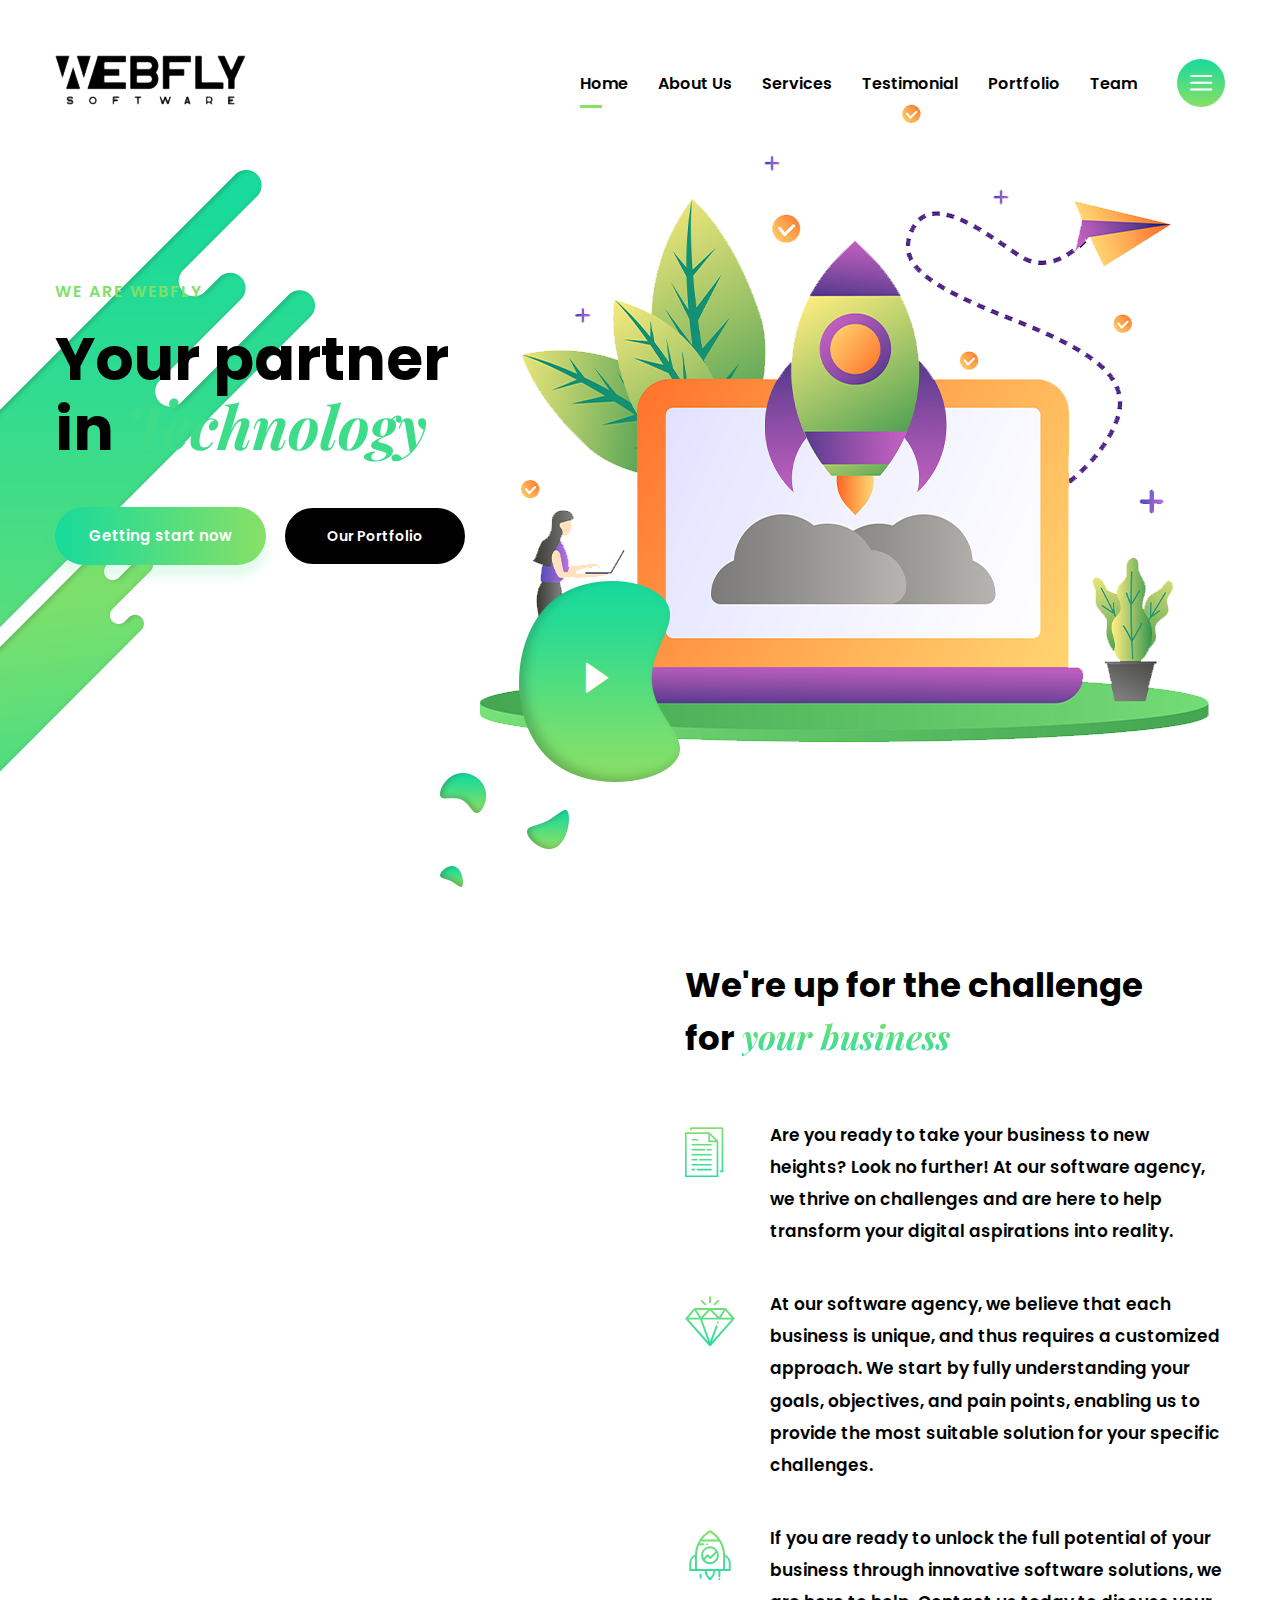
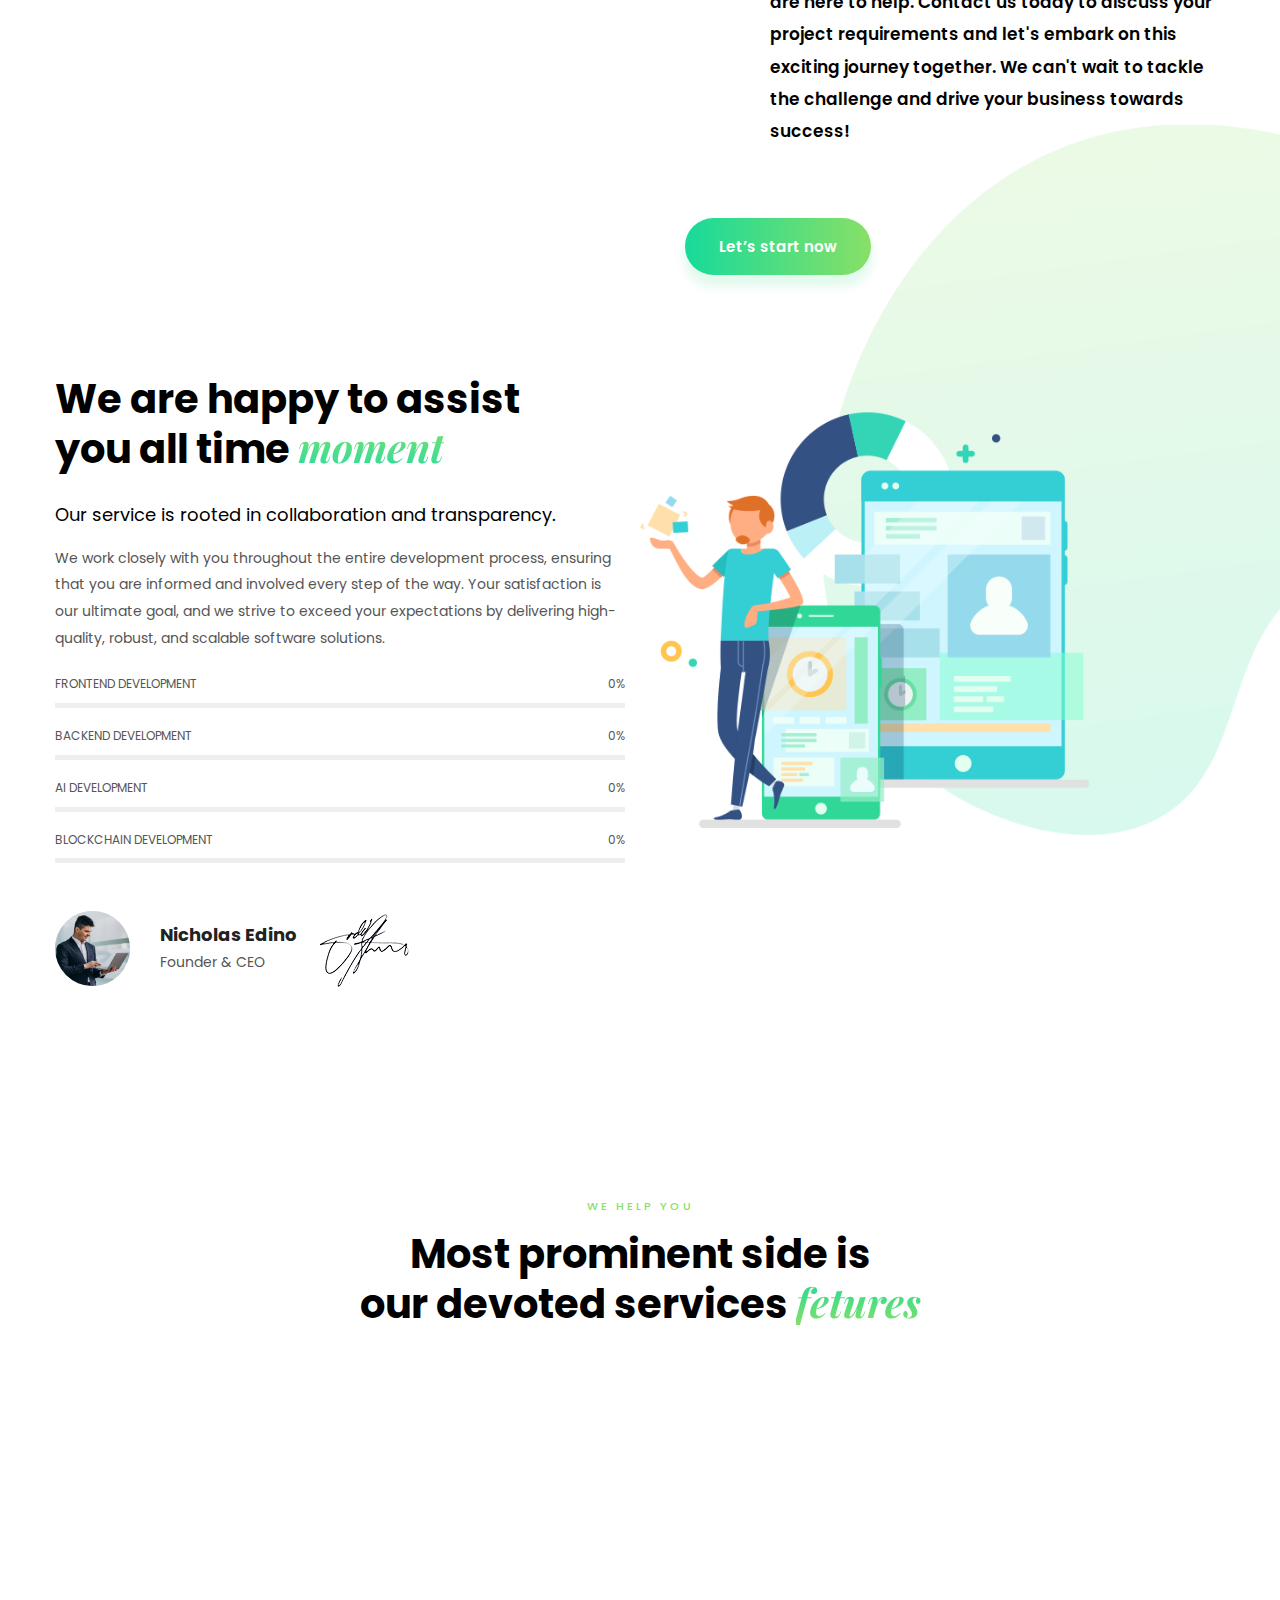
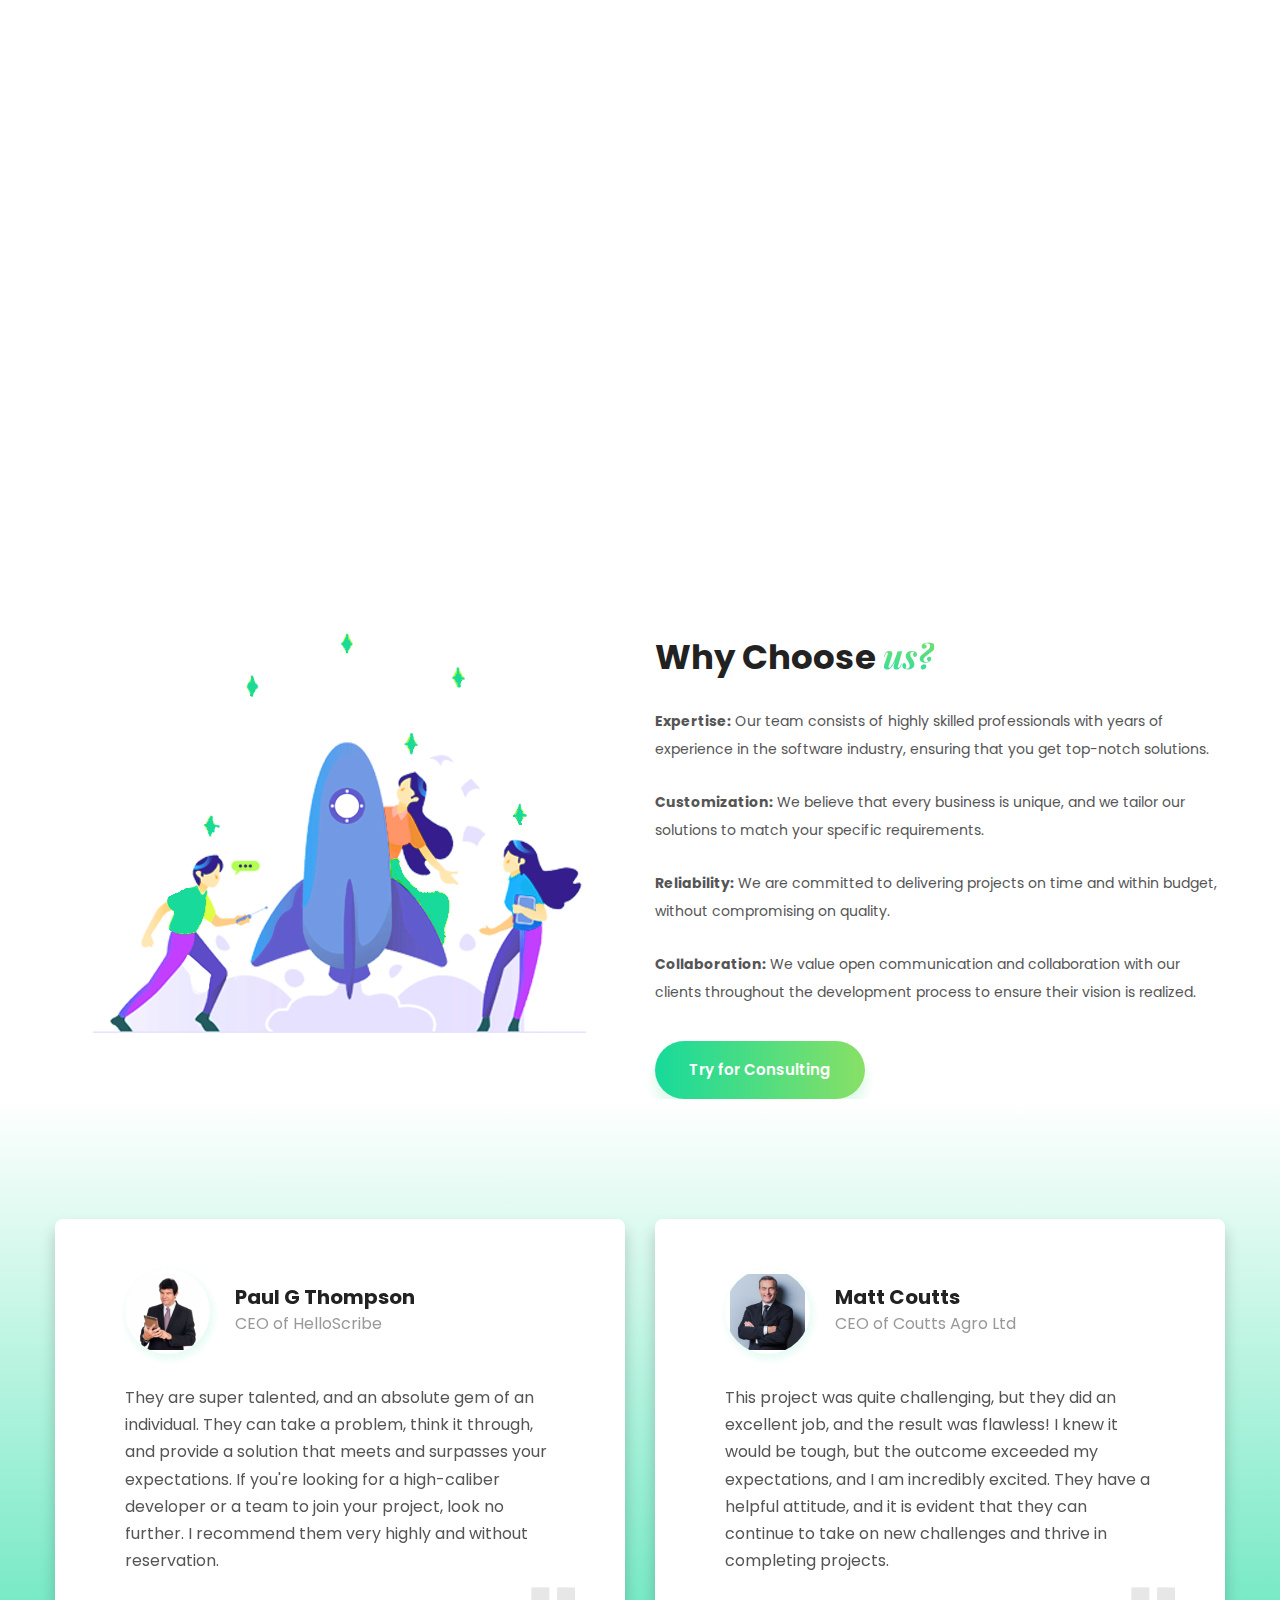
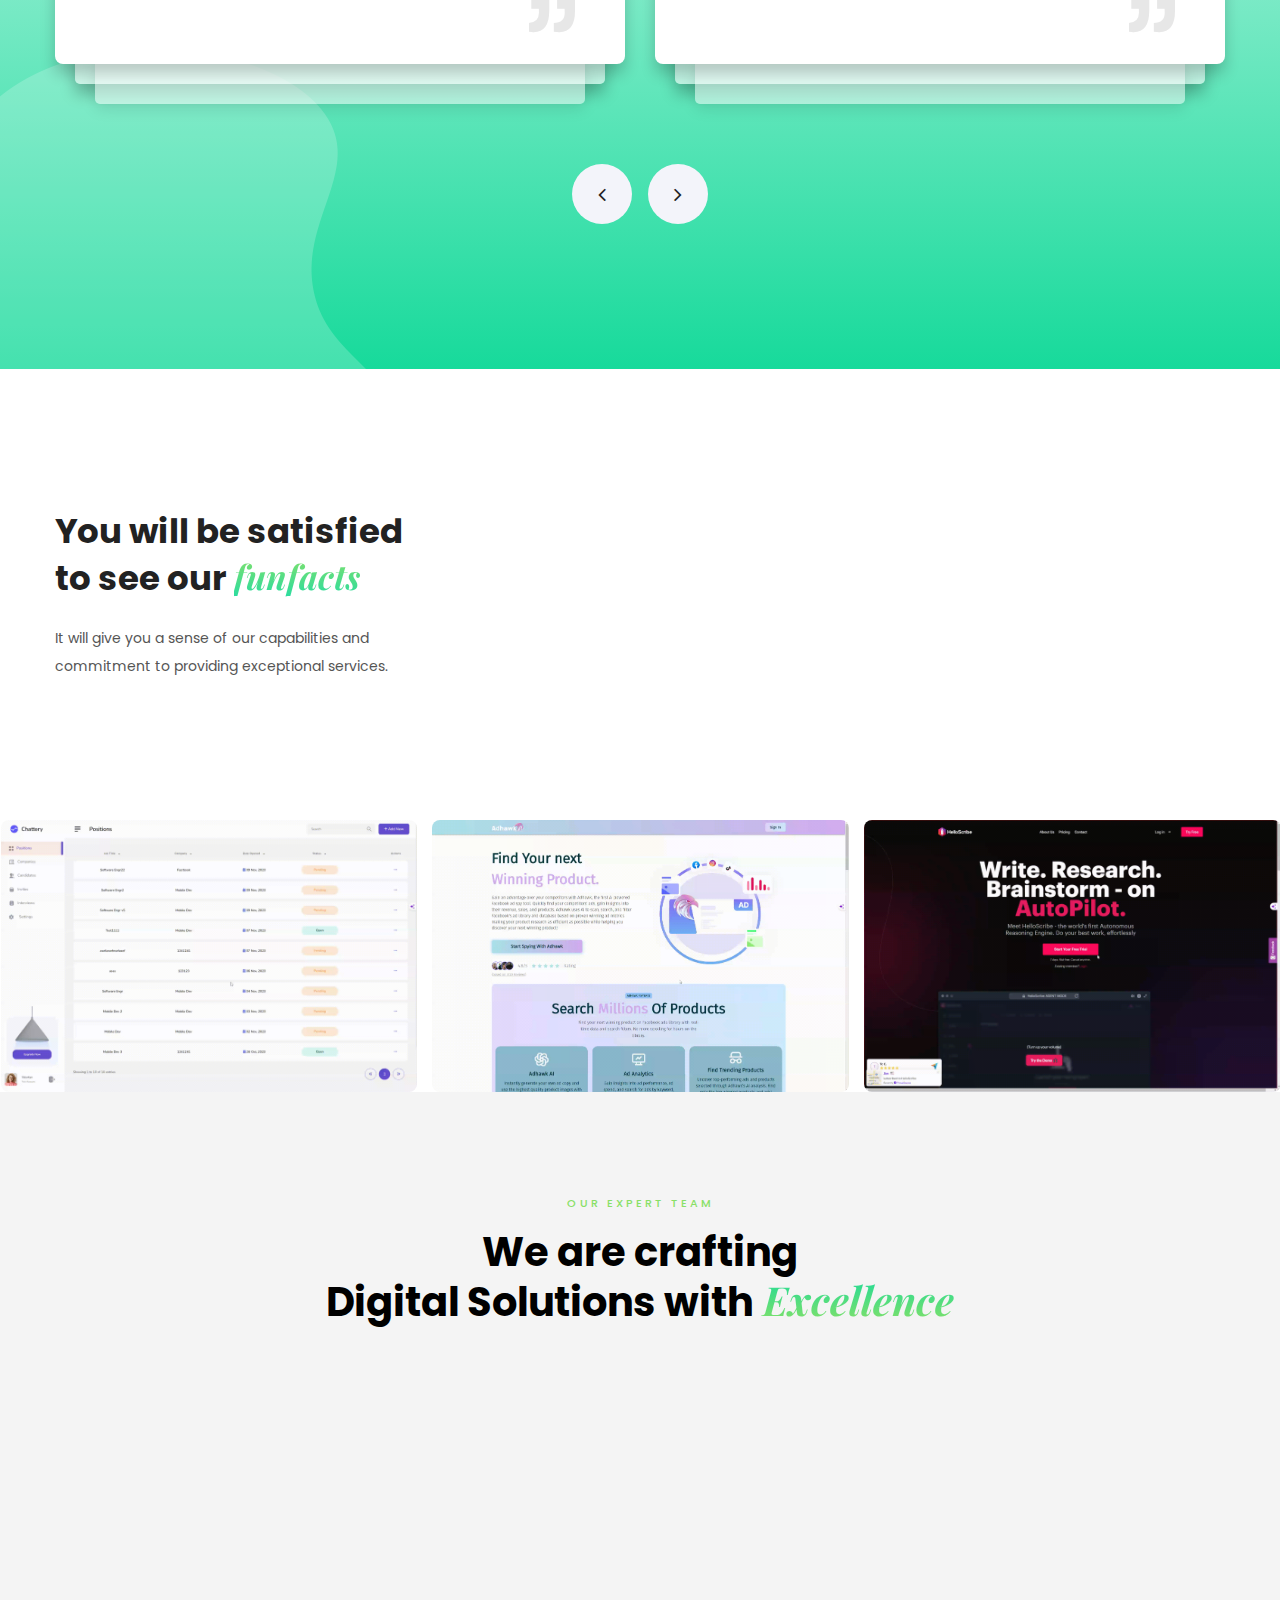
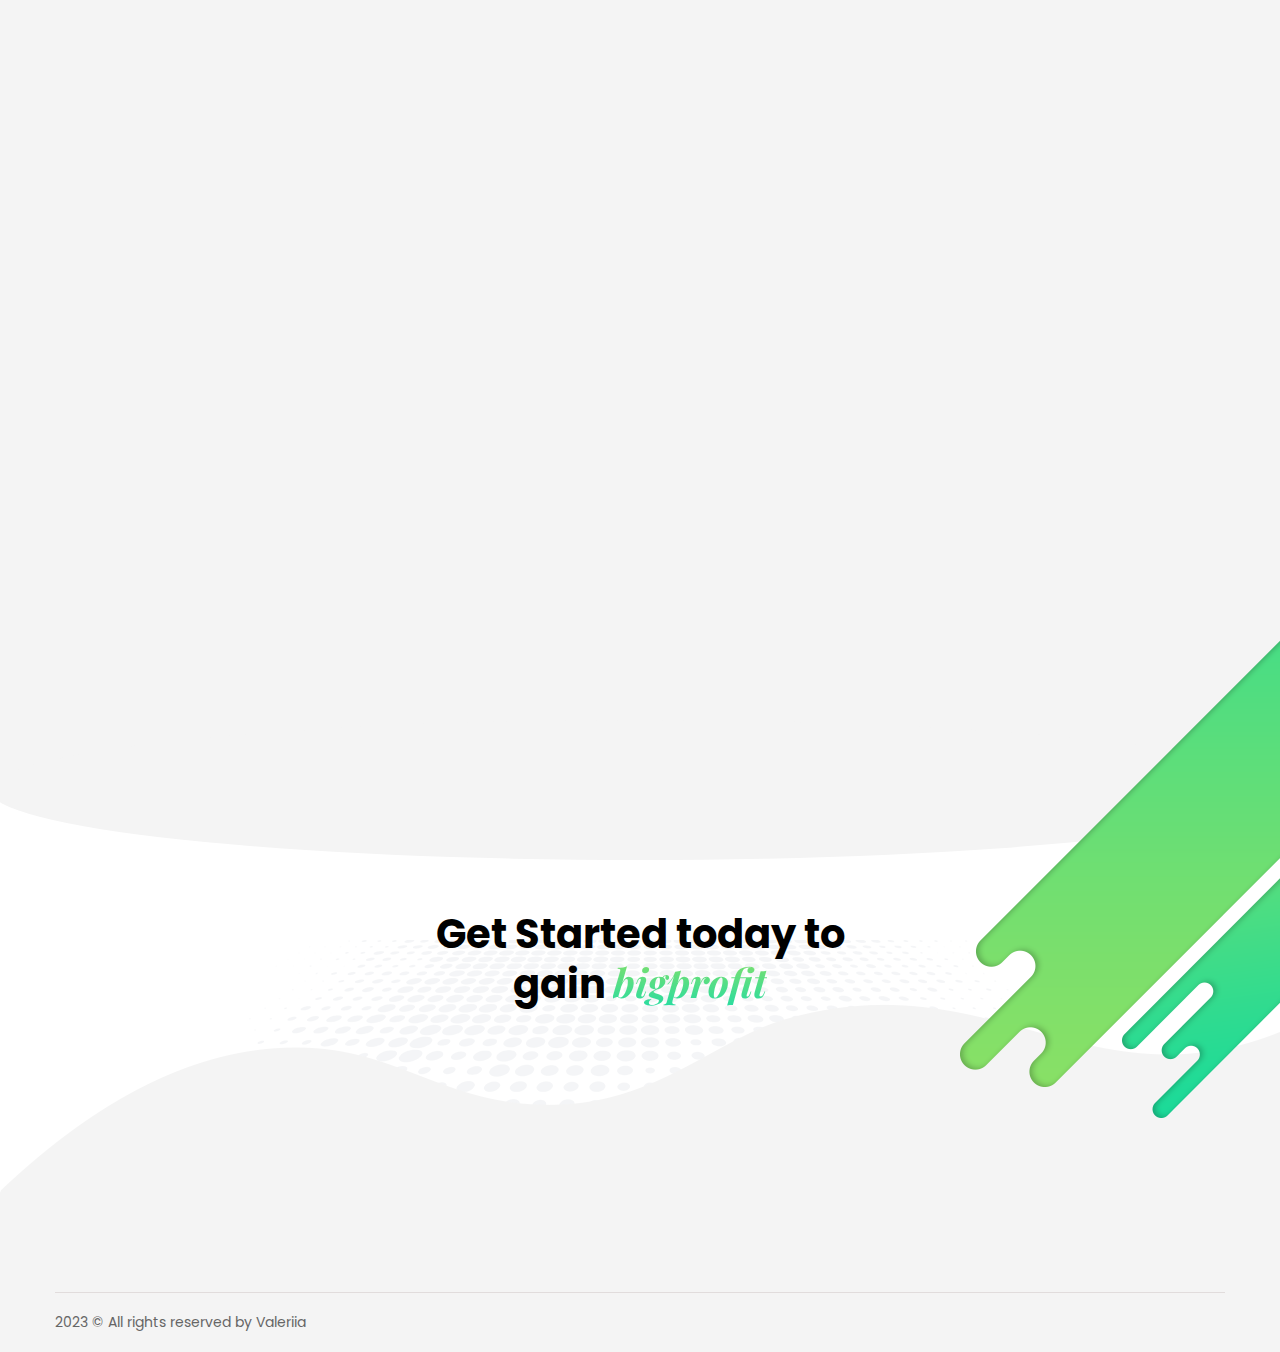
==== commit 8b4c00e4: "update header" ====
--- a/index.html
+++ b/index.html
@@ -59,12 +59,13 @@
 
 								<div class="navbar-collapse collapse clearfix" id="navbarSupportedContent">
 									<ul class="navigation clearfix">
-										<li class="current"><a href="#">Home</a>
+										<li class="current scroll-to-target" data-target="html"><a href="#">Home</a>
 										</li>
-										<li><a href="#">About Us</a>											
-										</li>
-										<li><a href="#">Services</a></li>
-										<li><a href="contact.html">Contact us</a></li>
+										<li><a href="#" class="scroll-to-target" data-target=".business-section">About Us</a></li>
+										<li><a href="#" class="scroll-to-target" data-target=".services-page-section">Services</a></li>
+										<li><a href="#" class="scroll-to-target" data-target=".consulting-section">Testimonial</a></li>
+										<li><a href="#" class="scroll-to-target" data-target=".funfacts-section">Portfolio</a></li>
+										<li><a href="#" class="scroll-to-target" data-target=".team-section">Team</a></li>
 									</ul>
 								</div>
 
@@ -107,16 +108,13 @@
 
 							<div class="navbar-collapse collapse clearfix" id="navbarSupportedContent1">
 								<ul class="navigation clearfix">
-									<li class="current"><a href="#">Home</a>
+									<li class="current scroll-to-target" data-target="html"><a href="#">Home</a>
 									</li>
-									<li class="dropdown"><a href="#">About Us</a>
-										<ul>
-											<li><a href="about.html">About Us</a></li>
-											<li><a href="team.html">Our Team</a></li>
-										</ul>
-									</li>
-									<li><a href="services.html">Services</a></li>
-									<li><a href="contact.html">Contact us</a></li>
+									<li><a href="#" class="scroll-to-target" data-target=".business-section">About Us</a></li>
+									<li><a href="#" class="scroll-to-target" data-target=".services-page-section">Services</a></li>
+									<li><a href="#" class="scroll-to-target" data-target=".consulting-section">Testimonial</a></li>
+									<li><a href="#" class="scroll-to-target" data-target=".funfacts-section">Portfolio</a></li>
+									<li><a href="#" class="scroll-to-target" data-target=".team-section">Team</a></li>
 								</ul>
 							</div>
 						</nav><!-- Main Menu End-->
@@ -174,9 +172,6 @@
 		<!-- Banner Section Two -->
 		<section class="banner-section-three clearfix">
 			<div class="image-layer" style="background-image:url(images/background/11.png)">
-				<!-- <div class="icon-box">
-				<a href="images/software-development-with-digital-technology.mov" class="lightbox-image play-icon wow bounceIn" data-wow-delay="0ms" data-wow-duration="1500ms"><span class="flaticon-play-button"></span></a>
-			</div> -->
 				<div class="icon-box">
 					<a href="#modal_intro_agency" class="play-icon wow bounceIn" data-wow-delay="0ms"
 						data-wow-duration="1500ms" data-toggle="modal"><span class="flaticon-play-button"></span></a>
@@ -483,6 +478,110 @@
 		</section>
 		<!-- End Fluid Section Two -->
 
+		<!-- Services Page Section -->
+		<section class="services-page-section">
+			<div class="auto-container">
+				<!-- Sec Title -->
+				<div class="sec-title centered">
+					<div class="title">we help you</div>
+					<h2>Most prominent side is <br> our devoted services <span>fetures</span></h2>
+				</div>
+				<div class="row clearfix">
+
+					<!-- Services Block Five -->
+					<div class="services-block-five col-lg-3 col-md-6 col-sm-12">
+						<div class="inner-box wow fadeInLeft" data-wow-delay="0ms" data-wow-duration="1500ms">
+							<div class="icon-box">
+								<span class="icon flaticon-line-chart-1"></span>
+							</div>
+							<h4><a href="#">Web <br> Development</a></h4>
+							<div class="text">We’re full service which means...</div>
+						</div>
+					</div>
+
+					<!-- Services Block Five -->
+					<div class="services-block-five col-lg-3 col-md-6 col-sm-12">
+						<div class="inner-box wow fadeInLeft" data-wow-delay="300ms" data-wow-duration="1500ms">
+							<div class="icon-box">
+								<span class="icon flaticon-growth-1"></span>
+							</div>
+							<h4><a href="#">Strategy & <br> Planning</a></h4>
+							<div class="text">Use our links to visit retailers</div>
+						</div>
+					</div>
+
+					<!-- Services Block Five -->
+					<div class="services-block-five col-lg-3 col-md-6 col-sm-12">
+						<div class="inner-box wow fadeInLeft" data-wow-delay="600ms" data-wow-duration="1500ms">
+							<div class="icon-box">
+								<span class="icon flaticon-supermarket"></span>
+							</div>
+							<h4><a href="#">Growth <br> Tracking</a></h4>
+							<div class="text">We’ve amazing offers from over</div>
+						</div>
+					</div>
+
+					<!-- Services Block Five -->
+					<div class="services-block-five col-lg-3 col-md-6 col-sm-12">
+						<div class="inner-box wow fadeInLeft" data-wow-delay="900ms" data-wow-duration="1500ms">
+							<div class="icon-box">
+								<span class="icon flaticon-monitor-1"></span>
+							</div>
+							<h4><a href="#">Enterprise <br> Consulting</a></h4>
+							<div class="text">Use our links to visit retailers</div>
+						</div>
+					</div>
+
+					<!-- Services Block Five -->
+					<div class="services-block-five col-lg-3 col-md-6 col-sm-12">
+						<div class="inner-box wow fadeInLeft" data-wow-delay="0ms" data-wow-duration="1500ms">
+							<div class="icon-box">
+								<span class="icon flaticon-line-chart-1"></span>
+							</div>
+							<h4><a href="#">Web <br> Development</a></h4>
+							<div class="text">We’re full service which means...</div>
+						</div>
+					</div>
+
+					<!-- Services Block Five -->
+					<div class="services-block-five col-lg-3 col-md-6 col-sm-12">
+						<div class="inner-box wow fadeInLeft" data-wow-delay="300ms" data-wow-duration="1500ms">
+							<div class="icon-box">
+								<span class="icon flaticon-growth-1"></span>
+							</div>
+							<h4><a href="#">Strategy & <br> Planning</a></h4>
+							<div class="text">Use our links to visit retailers</div>
+						</div>
+					</div>
+
+					<!-- Services Block Five -->
+					<div class="services-block-five col-lg-3 col-md-6 col-sm-12">
+						<div class="inner-box wow fadeInLeft" data-wow-delay="600ms" data-wow-duration="1500ms">
+							<div class="icon-box">
+								<span class="icon flaticon-supermarket"></span>
+							</div>
+							<h4><a href="#">Growth <br> Tracking</a></h4>
+							<div class="text">We’ve amazing offers from over</div>
+						</div>
+					</div>
+
+					<!-- Services Block Five -->
+					<div class="services-block-five col-lg-3 col-md-6 col-sm-12">
+						<div class="inner-box wow fadeInLeft" data-wow-delay="900ms" data-wow-duration="1500ms">
+							<div class="icon-box">
+								<span class="icon flaticon-monitor-1"></span>
+							</div>
+							<h4><a href="#">Enterprise <br> Consulting</a></h4>
+							<div class="text">Use our links to visit retailers</div>
+						</div>
+					</div>
+
+				</div>
+			</div>
+		</section>
+		<!-- End Services Page Section -->
+
+
 		<!-- Consulting Section -->
 		<section class="consulting-section">
 			<div class="auto-container">
@@ -685,7 +784,7 @@
 					<div class="project-block-two">
 						<div class="inner-box">
 							<div class="image">
-								<img src="images/gallery/25.gif" alt="" />
+								<img src="images/gallery/25.png" alt="" />
 								<!--Overlay Two-->
 								<div class="overlay-two">
 									<div class="overlay-two-inner">
@@ -708,7 +807,7 @@
 					<div class="project-block-two">
 						<div class="inner-box">
 							<div class="image">
-								<img src="images/gallery/26.gif" alt="" />
+								<img src="images/gallery/26.png" alt="" />
 								<!--Overlay Two-->
 								<div class="overlay-two">
 									<div class="overlay-two-inner">
@@ -728,7 +827,7 @@
 					<div class="project-block-two">
 						<div class="inner-box">
 							<div class="image">
-								<img src="images/gallery/28.gif" alt="" />
+								<img src="images/gallery/28.png" alt="" />
 								<!--Overlay Two-->
 								<div class="overlay-two">
 									<div class="overlay-two-inner">
@@ -749,7 +848,7 @@
 					<div class="project-block-two">
 						<div class="inner-box">
 							<div class="image">
-								<img src="images/gallery/29.gif" alt="" />
+								<img src="images/gallery/29.png" alt="" />
 								<!--Overlay Two-->
 								<div class="overlay-two">
 									<div class="overlay-two-inner">
@@ -771,7 +870,7 @@
 					<div class="project-block-two">
 						<div class="inner-box">
 							<div class="image">
-								<img src="images/gallery/30.gif" alt="" />
+								<img src="images/gallery/30.png" alt="" />
 								<!--Overlay Two-->
 								<div class="overlay-two">
 									<div class="overlay-two-inner">
@@ -792,7 +891,7 @@
 					<div class="project-block-two">
 						<div class="inner-box">
 							<div class="image">
-								<img src="images/gallery/31.gif" alt="" />
+								<img src="images/gallery/31.png" alt="" />
 								<!--Overlay Two-->
 								<div class="overlay-two">
 									<div class="overlay-two-inner">
@@ -812,7 +911,7 @@
 					<div class="project-block-two">
 						<div class="inner-box">
 							<div class="image">
-								<img src="images/gallery/32.gif" alt="" />
+								<img src="images/gallery/32.png" alt="" />
 								<!--Overlay Two-->
 								<div class="overlay-two">
 									<div class="overlay-two-inner">
@@ -837,7 +936,7 @@
 			<div class="auto-container">
 				<!-- Sec Title -->
 				<div class="sec-title centered">
-					<div class="title">Our expert team</div>					
+					<div class="title">Our expert team</div>
 					<h2>We are crafting <br> Digital Solutions with<span> Excellence</span></h2>
 				</div>
 
@@ -943,7 +1042,7 @@
 					<div class="team-block style-two col-lg-3 col-md-6 col-sm-12">
 						<div class="inner-box wow fadeInRight" data-wow-delay="600ms" data-wow-duration="1500ms">
 							<div class="image">
-								<img src="images/resource/team-3.jpg" alt="" />
+								<img src="images/resource/pascal.webp" alt="" />
 							</div>
 							<h5>Domina Li</h5>
 							<div class="designation">Designer</div>
@@ -959,7 +1058,7 @@
 					<div class="team-block style-two col-lg-3 col-md-6 col-sm-12">
 						<div class="inner-box wow fadeInRight" data-wow-delay="900ms" data-wow-duration="1500ms">
 							<div class="image">
-								<img src="images/resource/team-4.jpg" alt="" />
+								<img src="images/resource/bill.webp" alt="" />
 							</div>
 							<h5>Michael Scott</h5>
 							<div class="designation">Former Developer</div>
@@ -976,110 +1075,6 @@
 			</div>
 		</section>
 		<!-- End Team Section -->
-
-		<!-- Services Page Section -->
-		<section class="services-page-section">
-			<div class="auto-container">
-				<!-- Sec Title -->
-				<div class="sec-title centered">
-					<div class="title">we help you</div>
-					<h2>Most prominent side is <br> our devoted services <span>fetures</span></h2>
-				</div>
-				<div class="row clearfix">
-
-					<!-- Services Block Five -->
-					<div class="services-block-five col-lg-3 col-md-6 col-sm-12">
-						<div class="inner-box wow fadeInLeft" data-wow-delay="0ms" data-wow-duration="1500ms">
-							<div class="icon-box">
-								<span class="icon flaticon-line-chart-1"></span>
-							</div>
-							<h4><a href="#">Web <br> Development</a></h4>
-							<div class="text">We’re full service which means...</div>
-						</div>
-					</div>
-
-					<!-- Services Block Five -->
-					<div class="services-block-five col-lg-3 col-md-6 col-sm-12">
-						<div class="inner-box wow fadeInLeft" data-wow-delay="300ms" data-wow-duration="1500ms">
-							<div class="icon-box">
-								<span class="icon flaticon-growth-1"></span>
-							</div>
-							<h4><a href="#">Strategy & <br> Planning</a></h4>
-							<div class="text">Use our links to visit retailers</div>
-						</div>
-					</div>
-
-					<!-- Services Block Five -->
-					<div class="services-block-five col-lg-3 col-md-6 col-sm-12">
-						<div class="inner-box wow fadeInLeft" data-wow-delay="600ms" data-wow-duration="1500ms">
-							<div class="icon-box">
-								<span class="icon flaticon-supermarket"></span>
-							</div>
-							<h4><a href="#">Growth <br> Tracking</a></h4>
-							<div class="text">We’ve amazing offers from over</div>
-						</div>
-					</div>
-
-					<!-- Services Block Five -->
-					<div class="services-block-five col-lg-3 col-md-6 col-sm-12">
-						<div class="inner-box wow fadeInLeft" data-wow-delay="900ms" data-wow-duration="1500ms">
-							<div class="icon-box">
-								<span class="icon flaticon-monitor-1"></span>
-							</div>
-							<h4><a href="#">Enterprise <br> Consulting</a></h4>
-							<div class="text">Use our links to visit retailers</div>
-						</div>
-					</div>
-
-					<!-- Services Block Five -->
-					<div class="services-block-five col-lg-3 col-md-6 col-sm-12">
-						<div class="inner-box wow fadeInLeft" data-wow-delay="0ms" data-wow-duration="1500ms">
-							<div class="icon-box">
-								<span class="icon flaticon-line-chart-1"></span>
-							</div>
-							<h4><a href="#">Web <br> Development</a></h4>
-							<div class="text">We’re full service which means...</div>
-						</div>
-					</div>
-
-					<!-- Services Block Five -->
-					<div class="services-block-five col-lg-3 col-md-6 col-sm-12">
-						<div class="inner-box wow fadeInLeft" data-wow-delay="300ms" data-wow-duration="1500ms">
-							<div class="icon-box">
-								<span class="icon flaticon-growth-1"></span>
-							</div>
-							<h4><a href="#">Strategy & <br> Planning</a></h4>
-							<div class="text">Use our links to visit retailers</div>
-						</div>
-					</div>
-
-					<!-- Services Block Five -->
-					<div class="services-block-five col-lg-3 col-md-6 col-sm-12">
-						<div class="inner-box wow fadeInLeft" data-wow-delay="600ms" data-wow-duration="1500ms">
-							<div class="icon-box">
-								<span class="icon flaticon-supermarket"></span>
-							</div>
-							<h4><a href="#">Growth <br> Tracking</a></h4>
-							<div class="text">We’ve amazing offers from over</div>
-						</div>
-					</div>
-
-					<!-- Services Block Five -->
-					<div class="services-block-five col-lg-3 col-md-6 col-sm-12">
-						<div class="inner-box wow fadeInLeft" data-wow-delay="900ms" data-wow-duration="1500ms">
-							<div class="icon-box">
-								<span class="icon flaticon-monitor-1"></span>
-							</div>
-							<h4><a href="#">Enterprise <br> Consulting</a></h4>
-							<div class="text">Use our links to visit retailers</div>
-						</div>
-					</div>
-
-				</div>
-			</div>
-		</section>
-		<!-- End Services Page Section -->
-
 
 		<!-- Subscribe Section -->
 		<section class="subscribe-section">
@@ -1128,12 +1123,12 @@
 
 		<div class="modal fade" id="modal_intro_agency" tabindex="-1" role="dialog" aria-labelledby="IntroAgency"
 			aria-hidden="true">
-			<div class="modal-dialog modal-dialog-centered" style="max-width: 80vw;" role="document">
-				<div class="modal-content" style="background-color: #009688;">
+			<div class="modal-dialog modal-dialog-centered" style="max-width: 90vw;" role="document">
+				<div class="modal-content" style="background-color: #17d59645;">
 					<div class="modal-body">
 						<video id="video_intro_agency" width="100%" controls autoplay>
-							<source src="video/software-development-with-digital-technology.mov" type="video/mp4">
-							<source src="video/software-development-with-digital-technology.ogg" type="video/ogg">
+							<source src="video/team.mp4" type="video/mp4">
+							<source src="video/team.mp4" type="video/ogg">
 							Your browser does not support the video tag.
 						</video>
 					</div>
--- a/css/main.css
+++ b/css/main.css
@@ -7666,7 +7666,7 @@
 
 .banner-section-three .image-layer {
 	position: absolute;
-	right: 0px;
+	left: -50px;
 	top: 0px;
 	width: 100%;
 	height: 887px;
@@ -8471,7 +8471,7 @@
 	opacity: 0;
 	border-radius: 5px;
 	padding: 30px 30px;
-	background-color: rgba(255, 255, 255, 0.75);
+	background-color: rgba(255, 255, 255, 0.5);
 	-webkit-transition: all 900ms ease;
 	-ms-transition: all 900ms ease;
 	-o-transition: all 900ms ease;
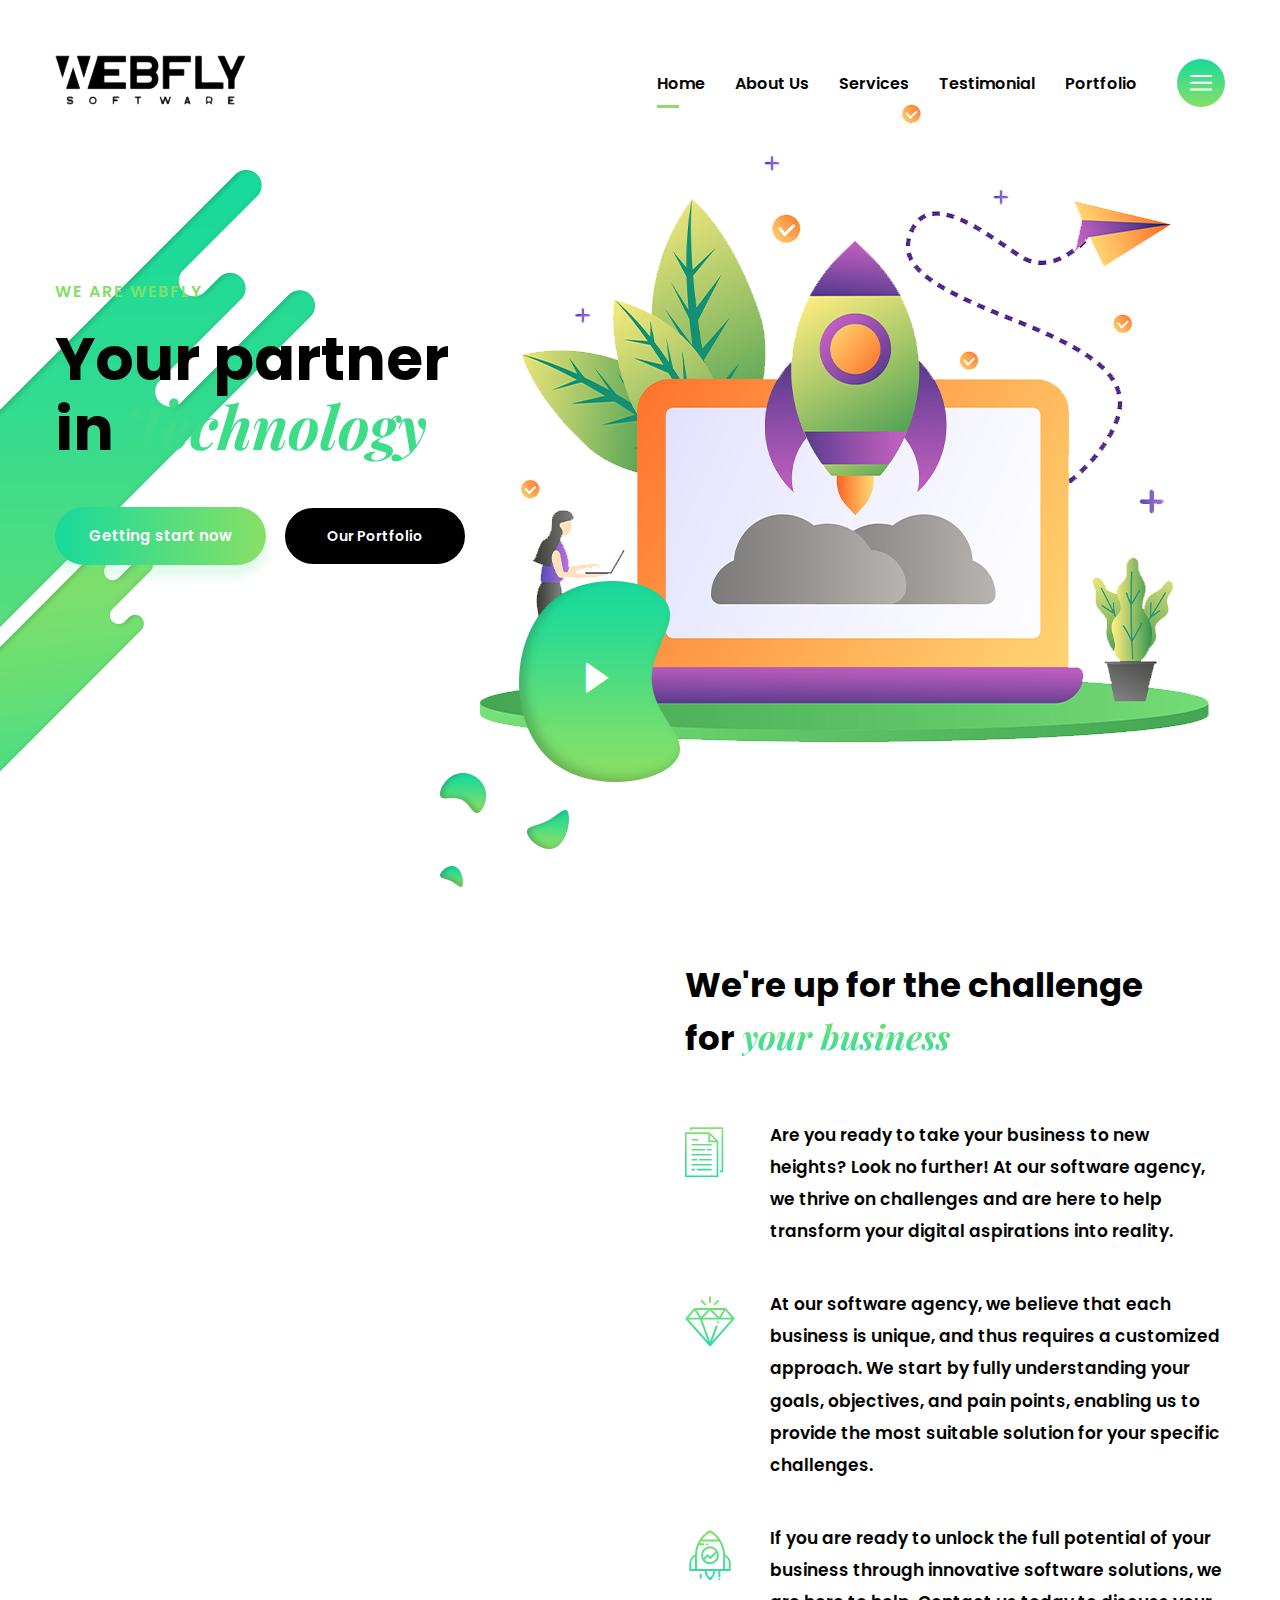
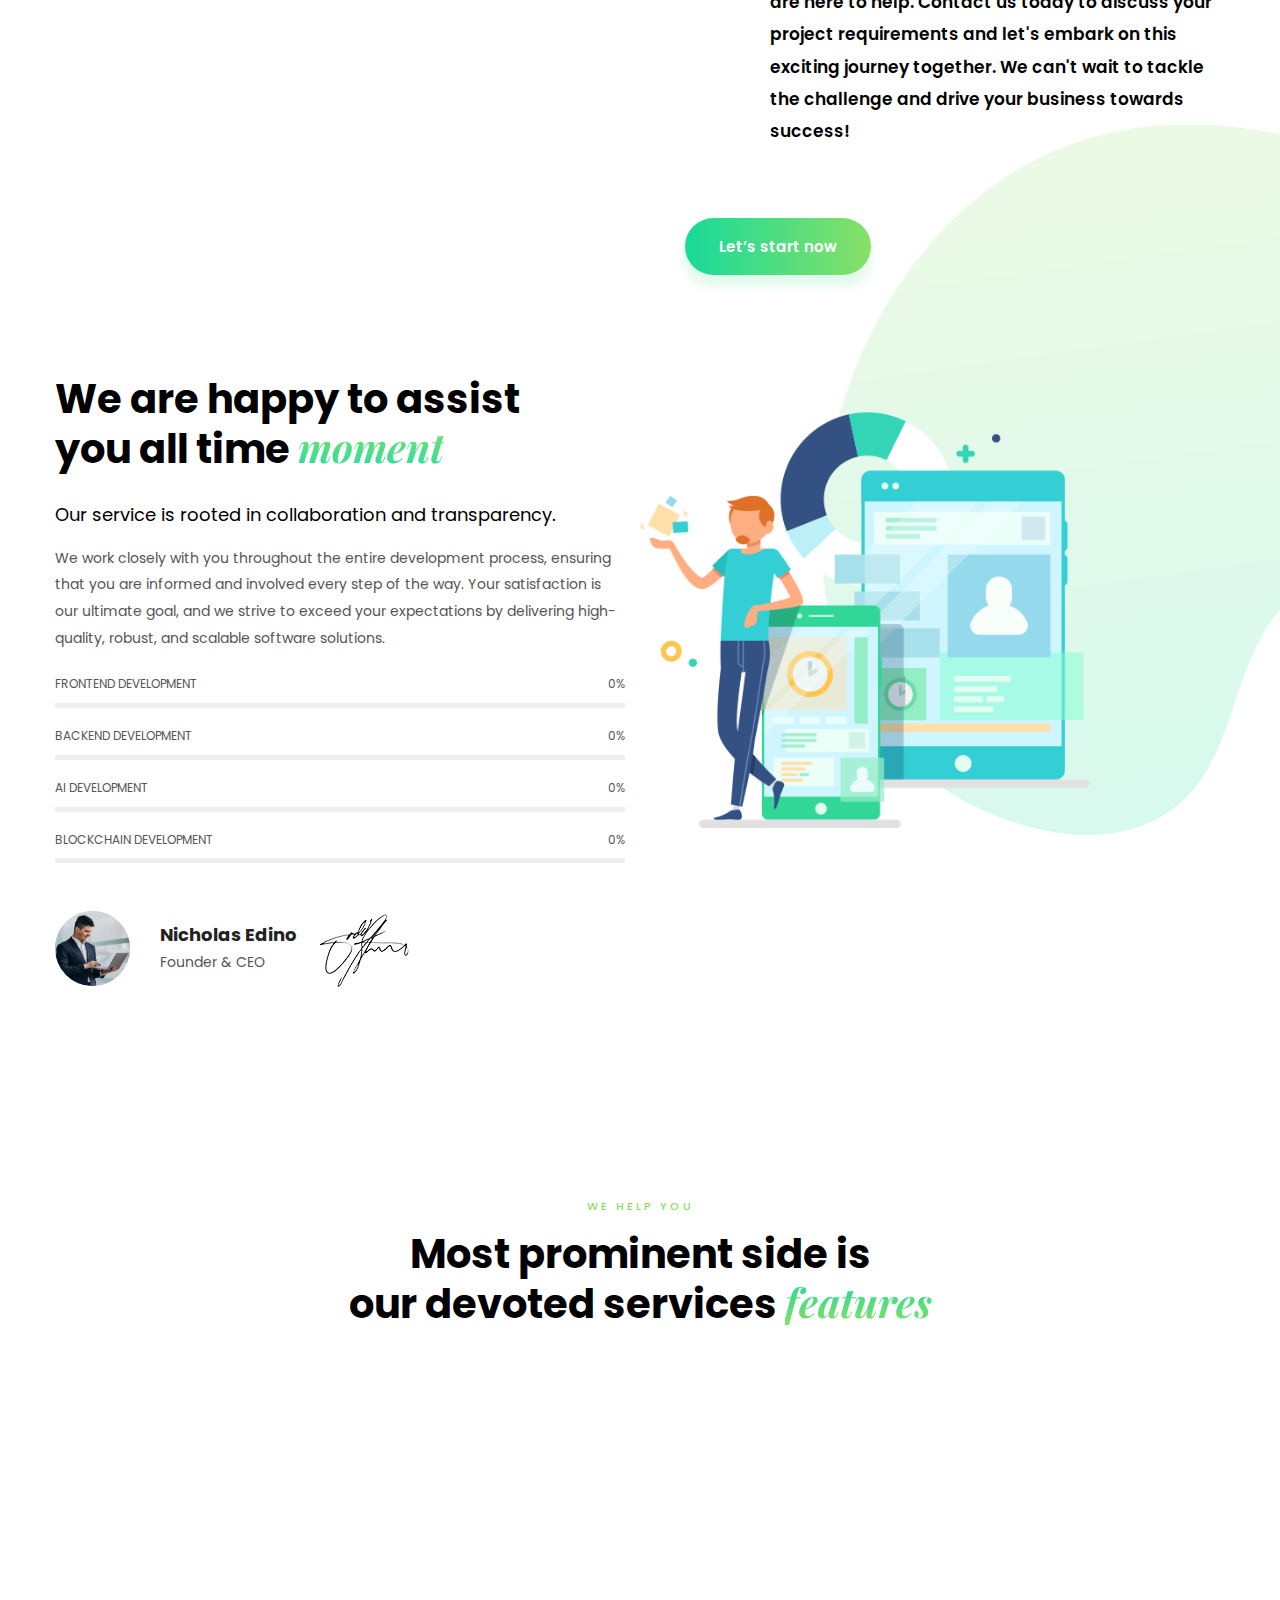
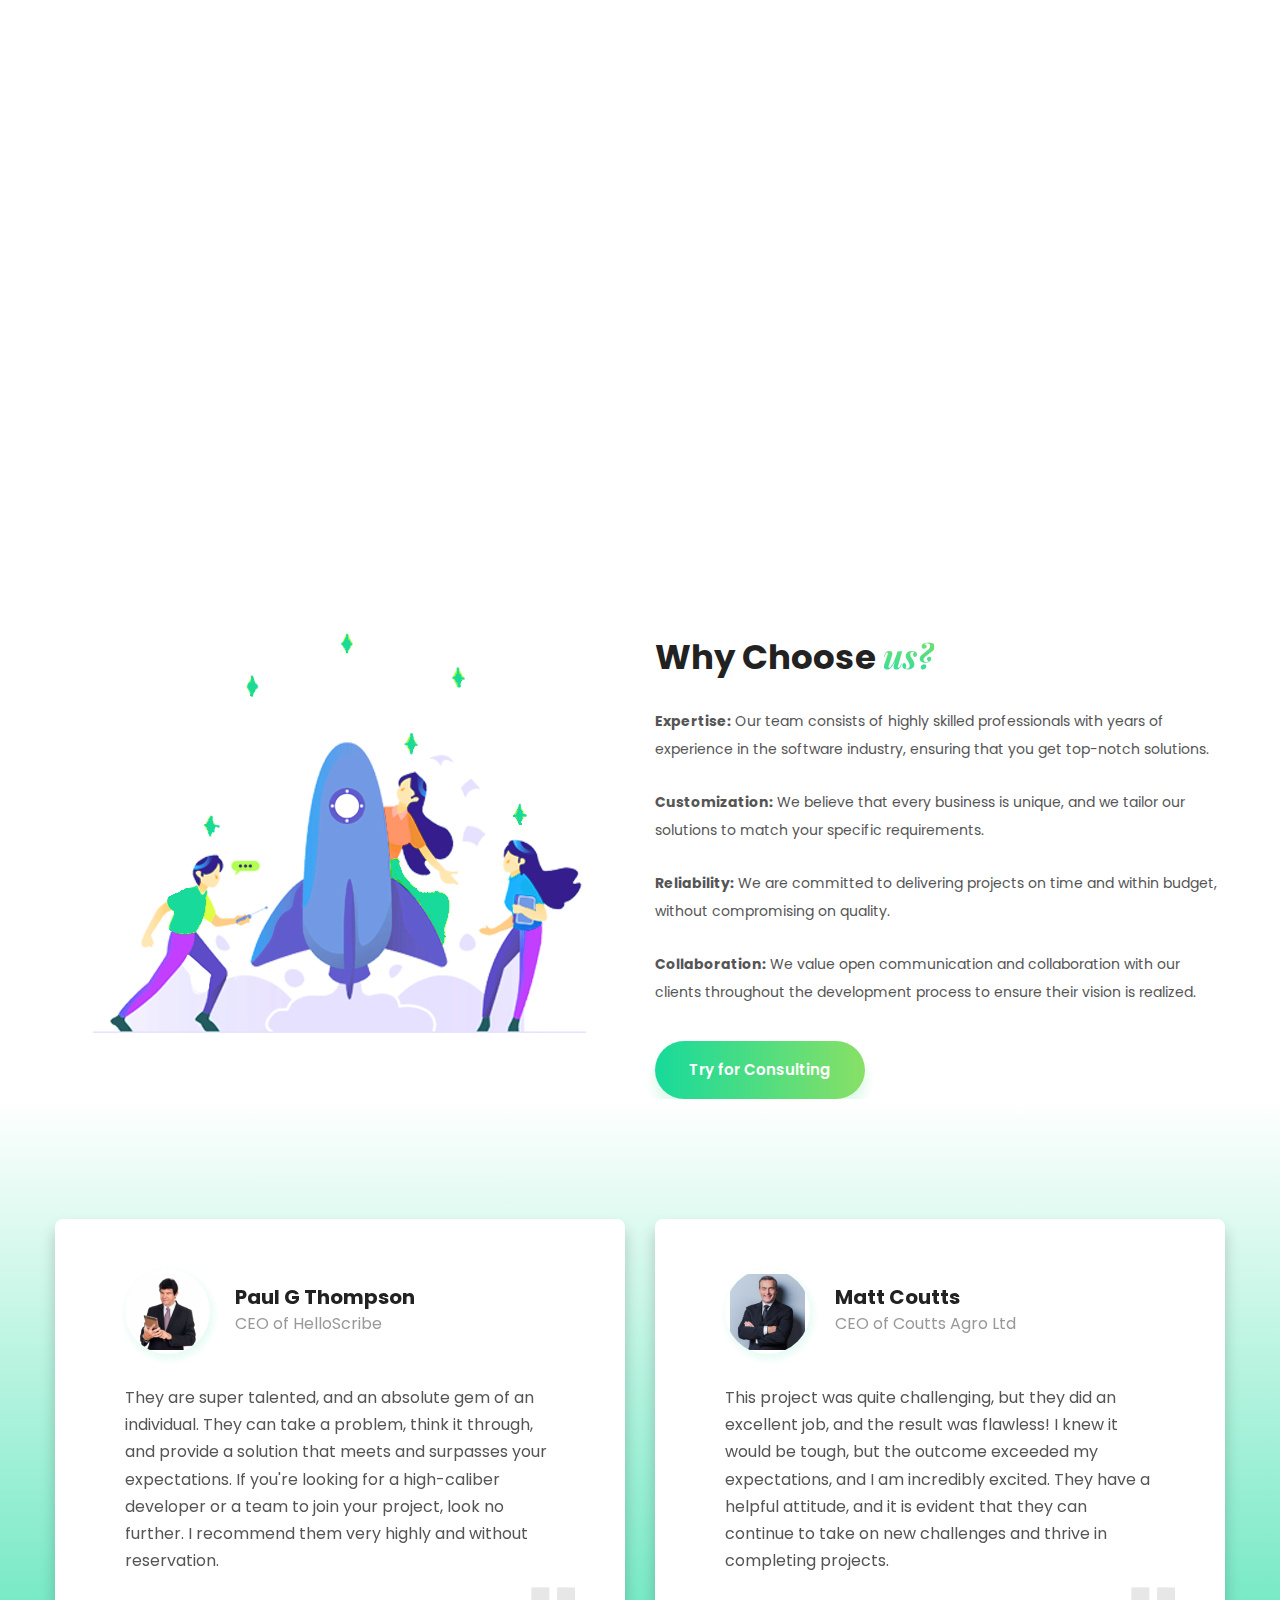
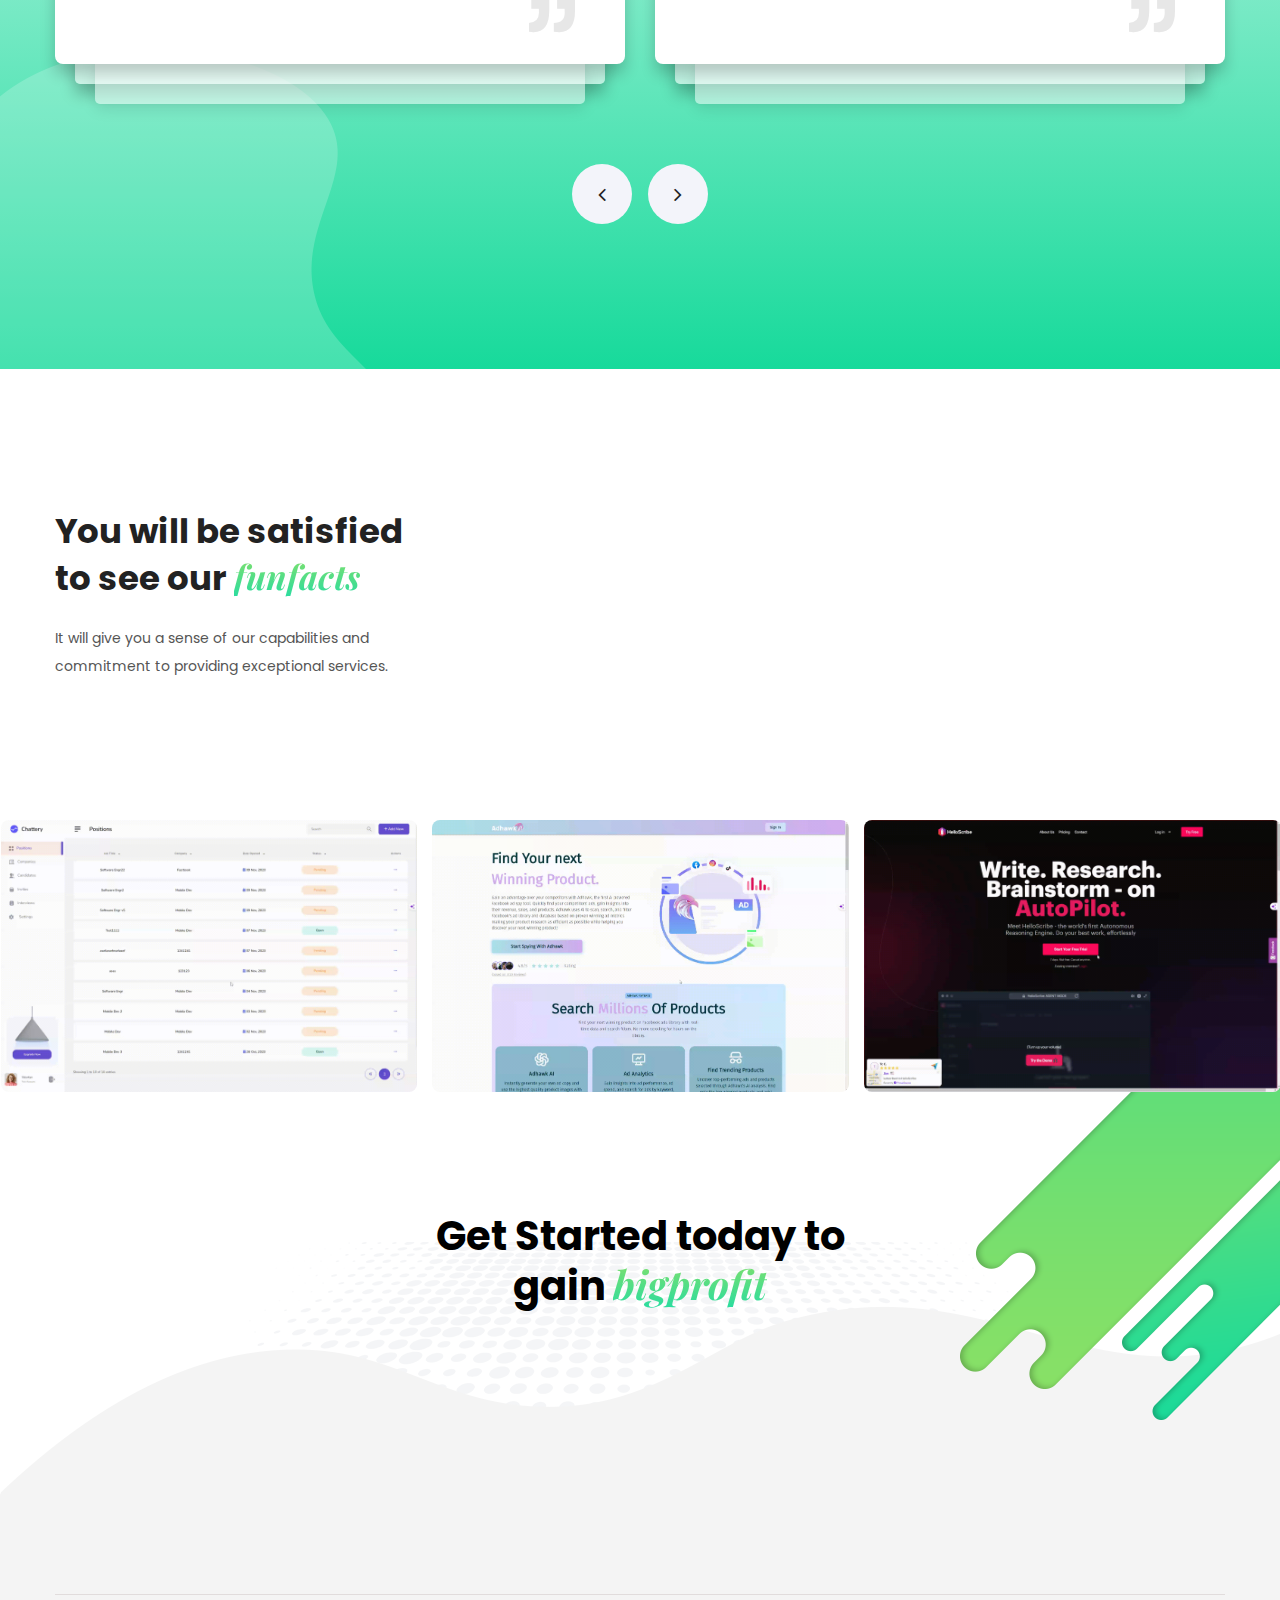
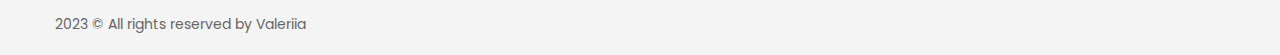
==== commit 58a55c89: "remove team section" ====
--- a/index.html
+++ b/index.html
@@ -65,7 +65,6 @@
 										<li><a href="#" class="scroll-to-target" data-target=".services-page-section">Services</a></li>
 										<li><a href="#" class="scroll-to-target" data-target=".consulting-section">Testimonial</a></li>
 										<li><a href="#" class="scroll-to-target" data-target=".funfacts-section">Portfolio</a></li>
-										<li><a href="#" class="scroll-to-target" data-target=".team-section">Team</a></li>
 									</ul>
 								</div>
 
@@ -114,7 +113,6 @@
 									<li><a href="#" class="scroll-to-target" data-target=".services-page-section">Services</a></li>
 									<li><a href="#" class="scroll-to-target" data-target=".consulting-section">Testimonial</a></li>
 									<li><a href="#" class="scroll-to-target" data-target=".funfacts-section">Portfolio</a></li>
-									<li><a href="#" class="scroll-to-target" data-target=".team-section">Team</a></li>
 								</ul>
 							</div>
 						</nav><!-- Main Menu End-->
@@ -484,7 +482,7 @@
 				<!-- Sec Title -->
 				<div class="sec-title centered">
 					<div class="title">we help you</div>
-					<h2>Most prominent side is <br> our devoted services <span>fetures</span></h2>
+					<h2>Most prominent side is <br> our devoted services <span>features</span></h2>
 				</div>
 				<div class="row clearfix">
 
@@ -931,151 +929,6 @@
 		</section>
 		<!-- End Gallery Section -->
 
-		<!-- Team Section -->
-		<section class="team-section style-two">
-			<div class="auto-container">
-				<!-- Sec Title -->
-				<div class="sec-title centered">
-					<div class="title">Our expert team</div>
-					<h2>We are crafting <br> Digital Solutions with<span> Excellence</span></h2>
-				</div>
-
-				<div class="row clearfix">
-
-					<!-- Team Block -->
-					<div class="team-block style-two col-lg-3 col-md-6 col-sm-12">
-						<div class="inner-box wow fadeInLeft" data-wow-delay="0ms" data-wow-duration="1500ms">
-							<div class="image">
-								<img src="images/resource/bill.webp" alt="" />
-							</div>
-							<h5>Suresh Bollom</h5>
-							<div class="designation">Former Developer</div>
-							<ul class="social-nav">
-								<li><a href="#" class="fa fa-facebook"></a></li>
-								<li><a href="#" class="fa fa-instagram"></a></li>
-								<li><a href="#" class="fa fa-behance"></a></li>
-							</ul>
-						</div>
-					</div>
-
-					<!-- Team Block -->
-					<div class="team-block style-two col-lg-3 col-md-6 col-sm-12">
-						<div class="inner-box wow fadeInLeft" data-wow-delay="300ms" data-wow-duration="1500ms">
-							<div class="image">
-								<img src="images/resource/q.webp" alt="" />
-							</div>
-							<h5>Alina Jia</h5>
-							<div class="designation">Former Developer</div>
-							<ul class="social-nav">
-								<li><a href="#" class="fa fa-facebook"></a></li>
-								<li><a href="#" class="fa fa-instagram"></a></li>
-								<li><a href="#" class="fa fa-behance"></a></li>
-							</ul>
-						</div>
-					</div>
-
-					<!-- Team Block -->
-					<div class="team-block style-two col-lg-3 col-md-6 col-sm-12">
-						<div class="inner-box wow fadeInLeft" data-wow-delay="600ms" data-wow-duration="1500ms">
-							<div class="image">
-								<img src="images/resource/pascal.webp" alt="" />
-							</div>
-							<h5>Domina Li</h5>
-							<div class="designation">Designer</div>
-							<ul class="social-nav">
-								<li><a href="#" class="fa fa-facebook"></a></li>
-								<li><a href="#" class="fa fa-instagram"></a></li>
-								<li><a href="#" class="fa fa-behance"></a></li>
-							</ul>
-						</div>
-					</div>
-
-					<!-- Team Block -->
-					<div class="team-block style-two col-lg-3 col-md-6 col-sm-12">
-						<div class="inner-box wow fadeInLeft" data-wow-delay="900ms" data-wow-duration="1500ms">
-							<div class="image">
-								<img src="images/resource/ivan.webp" alt="" />
-							</div>
-							<h5>Ivanov Vitaly</h5>
-							<div class="designation">Former Developer</div>
-							<ul class="social-nav">
-								<li><a href="#" class="fa fa-facebook"></a></li>
-								<li><a href="#" class="fa fa-instagram"></a></li>
-								<li><a href="#" class="fa fa-behance"></a></li>
-							</ul>
-						</div>
-					</div>
-
-					<!-- Team Block -->
-					<div class="team-block style-two col-lg-3 col-md-6 col-sm-12">
-						<div class="inner-box wow fadeInRight" data-wow-delay="0ms" data-wow-duration="1500ms">
-							<div class="image">
-								<img src="images/resource/valentyn.webp" alt="" />
-							</div>
-							<h5>Suresh Bollom</h5>
-							<div class="designation">Former Developer</div>
-							<ul class="social-nav">
-								<li><a href="#" class="fa fa-facebook"></a></li>
-								<li><a href="#" class="fa fa-instagram"></a></li>
-								<li><a href="#" class="fa fa-behance"></a></li>
-							</ul>
-						</div>
-					</div>
-
-					<!-- Team Block -->
-					<div class="team-block style-two col-lg-3 col-md-6 col-sm-12">
-						<div class="inner-box wow fadeInRight" data-wow-delay="300ms" data-wow-duration="1500ms">
-							<div class="image">
-								<img src="images/resource/alex.webp" alt="" />
-							</div>
-							<h5>Alina Jia</h5>
-							<div class="designation">Former Developer</div>
-							<ul class="social-nav">
-								<li><a href="#" class="fa fa-facebook"></a></li>
-								<li><a href="#" class="fa fa-instagram"></a></li>
-								<li><a href="#" class="fa fa-behance"></a></li>
-							</ul>
-						</div>
-					</div>
-
-					<!-- Team Block -->
-					<div class="team-block style-two col-lg-3 col-md-6 col-sm-12">
-						<div class="inner-box wow fadeInRight" data-wow-delay="600ms" data-wow-duration="1500ms">
-							<div class="image">
-								<img src="images/resource/pascal.webp" alt="" />
-							</div>
-							<h5>Domina Li</h5>
-							<div class="designation">Designer</div>
-							<ul class="social-nav">
-								<li><a href="#" class="fa fa-facebook"></a></li>
-								<li><a href="#" class="fa fa-instagram"></a></li>
-								<li><a href="#" class="fa fa-behance"></a></li>
-							</ul>
-						</div>
-					</div>
-
-					<!-- Team Block -->
-					<div class="team-block style-two col-lg-3 col-md-6 col-sm-12">
-						<div class="inner-box wow fadeInRight" data-wow-delay="900ms" data-wow-duration="1500ms">
-							<div class="image">
-								<img src="images/resource/bill.webp" alt="" />
-							</div>
-							<h5>Michael Scott</h5>
-							<div class="designation">Former Developer</div>
-							<ul class="social-nav">
-								<li><a href="#" class="fa fa-facebook"></a></li>
-								<li><a href="#" class="fa fa-instagram"></a></li>
-								<li><a href="#" class="fa fa-behance"></a></li>
-							</ul>
-						</div>
-					</div>
-
-				</div>
-
-			</div>
-		</section>
-		<!-- End Team Section -->
-
 		<!-- Subscribe Section -->
 		<section class="subscribe-section">
 			<div class="auto-container">
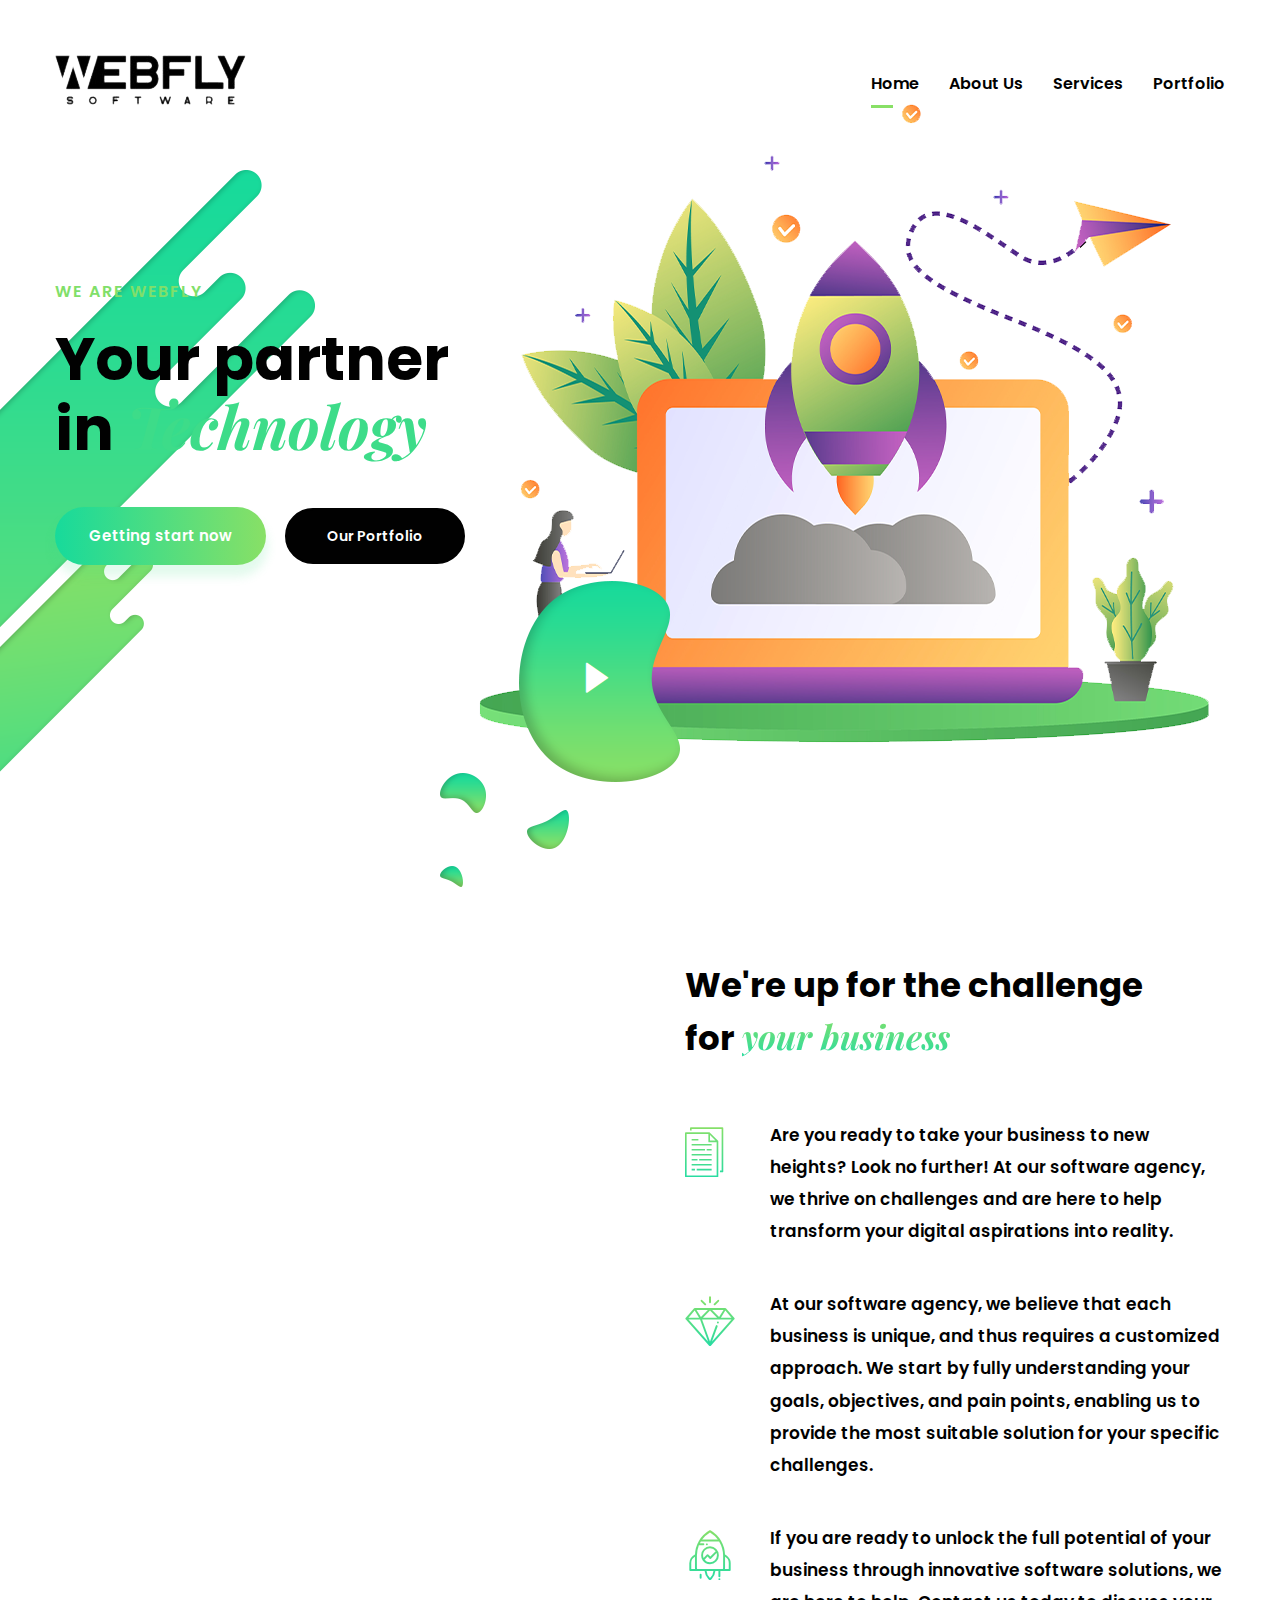
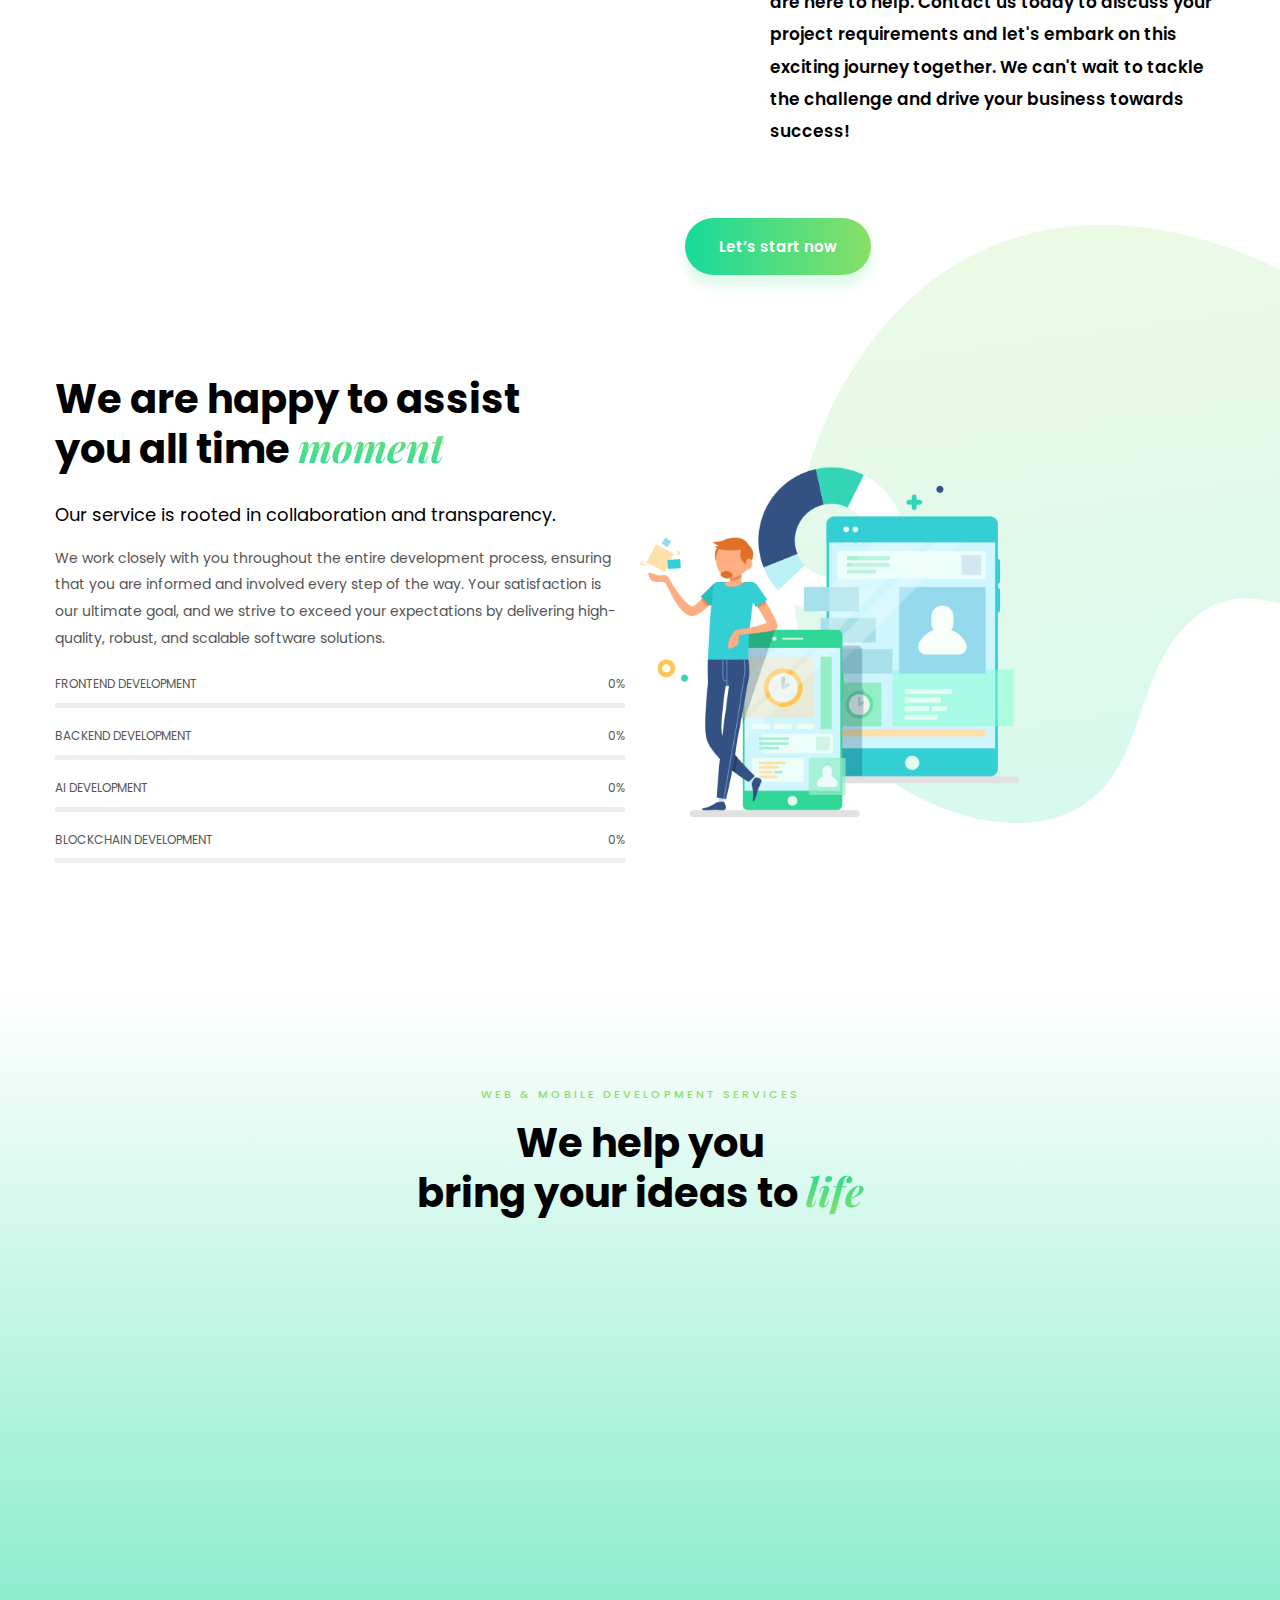
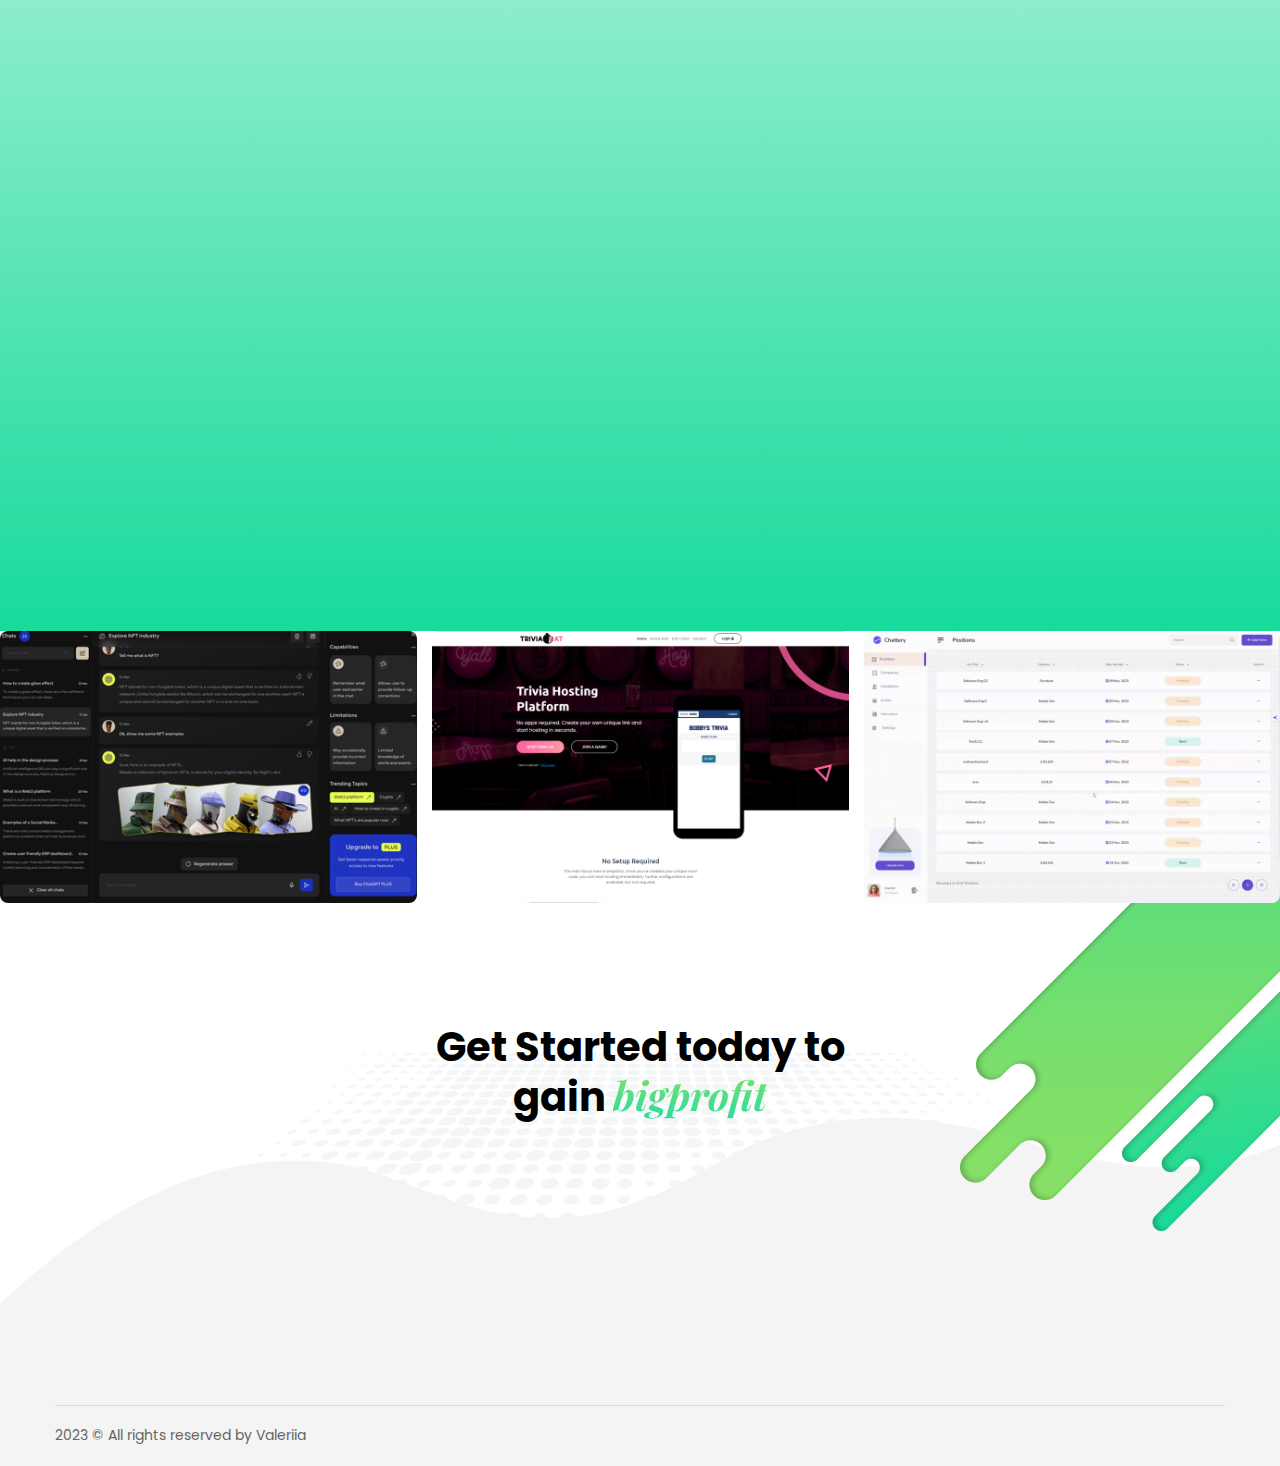
==== commit 92d3303c: "update gallery" ====
--- a/index.html
+++ b/index.html
@@ -8,7 +8,7 @@
 	<link href="css/bootstrap.css" rel="stylesheet">
 	<link href="css/main.css" rel="stylesheet">
 	<link href="css/responsive.css" rel="stylesheet">
-
+	<link rel="stylesheet" href="https://cdnjs.cloudflare.com/ajax/libs/font-awesome/5.15.3/css/all.min.css">
 	<link rel="shortcut icon" href="images/favicon.png" type="image/x-icon">
 	<link rel="icon" href="images/favicon.png" type="image/x-icon">
 
@@ -61,24 +61,16 @@
 									<ul class="navigation clearfix">
 										<li class="current scroll-to-target" data-target="html"><a href="#">Home</a>
 										</li>
-										<li><a href="#" class="scroll-to-target" data-target=".business-section">About Us</a></li>
-										<li><a href="#" class="scroll-to-target" data-target=".services-page-section">Services</a></li>
-										<li><a href="#" class="scroll-to-target" data-target=".consulting-section">Testimonial</a></li>
-										<li><a href="#" class="scroll-to-target" data-target=".funfacts-section">Portfolio</a></li>
+										<li><a href="#" class="scroll-to-target" data-target=".business-section">About
+												Us</a></li>
+										<li><a href="#" class="scroll-to-target"
+												data-target=".services-page-section">Services</a></li>
+										<li><a href="#" class="scroll-to-target"
+												data-target=".gallery-section">Portfolio</a></li>
 									</ul>
 								</div>
-
 							</nav>
-
-							<div class="outer-box info-btn">
-								<!--Nav Button-->
-								<div class="nav-btn hidden-bar-opener">
-									<div class="nav-btn"><span class="flaticon-menu"></span></div>
-								</div>
-							</div>
-
-						</div>
-
+						</div>
 					</div>
 				</div>
 			</div>
@@ -109,10 +101,12 @@
 								<ul class="navigation clearfix">
 									<li class="current scroll-to-target" data-target="html"><a href="#">Home</a>
 									</li>
-									<li><a href="#" class="scroll-to-target" data-target=".business-section">About Us</a></li>
-									<li><a href="#" class="scroll-to-target" data-target=".services-page-section">Services</a></li>
-									<li><a href="#" class="scroll-to-target" data-target=".consulting-section">Testimonial</a></li>
-									<li><a href="#" class="scroll-to-target" data-target=".funfacts-section">Portfolio</a></li>
+									<li><a href="#" class="scroll-to-target" data-target=".business-section">About
+											Us</a></li>
+									<li><a href="#" class="scroll-to-target"
+											data-target=".services-page-section">Services</a></li>
+									<li><a href="#" class="scroll-to-target"
+											data-target=".gallery-section">Portfolio</a></li>
 								</ul>
 							</div>
 						</nav><!-- Main Menu End-->
@@ -127,45 +121,6 @@
 
 		<!--Form Back Drop-->
 		<div class="form-back-drop"></div>
-
-		<!-- Hidden Navigation Bar -->
-		<section class="hidden-bar right-align">
-
-			<div class="hidden-bar-closer">
-				<button><span class="fa fa-remove"></span></button>
-			</div>
-
-			<!-- Hidden Bar Wrapper -->
-			<div class="hidden-bar-wrapper">
-
-				<div class="inner-box">
-					<div class="logo">
-						<a href="index.html"><img src="images/webfly_software_logo.png" alt="" title=""></a>
-					</div>
-					<div class="text">Lorem ipsum, or lipsum as it is sometimes the known, is dummy text used in laying
-						out print, graphic or web designs. The passage</div>
-					<!-- List Style Four -->
-					<ul class="list-style-four">
-						<li><span class="icon flaticon-house"></span> <strong>Collins Street</strong>West Victoria 8007
-							Canada</li>
-						<li><span class="icon flaticon-contact"></span> <strong>Call us!</strong>124-3254-325</li>
-						<li><span class="icon flaticon-email-1"></span><strong>Mail address</strong>info@domain.com</li>
-					</ul>
-					<div class="lower-box">
-						<!-- Social Icons -->
-						<ul class="social-icons">
-							<li class="facebook"><a href="#"><span class="fa fa-facebook"></span></a></li>
-							<li class="twitter"><a href="#"><span class="fa fa-twitter"></span></a></li>
-							<li class="pinterest"><a href="#"><span class="fa fa-pinterest-p"></span></a></li>
-							<li class="vimeo"><a href="#"><span class="fa fa-vimeo"></span></a></li>
-						</ul>
-						<a href="#" class="theme-btn buy-btn">Ping WEBFLY today!</a>
-					</div>
-				</div>
-			</div><!-- / Hidden Bar Wrapper -->
-
-		</section>
-		<!-- End / Hidden Bar -->
 
 		<!-- Banner Section Two -->
 		<section class="banner-section-three clearfix">
@@ -184,7 +139,8 @@
 						<div class="btn-box">
 							<a href="mailto:nick@webfly.io" target="_blank" class="theme-btn btn-style-five">Getting
 								start now</a>
-							<a href="portfolio-4-column.html" class="theme-btn btn-style-six">Our Portfolio</a>
+							<a href="#" data-target=".gallery-section"
+								class="scroll-to-target theme-btn btn-style-six">Our Portfolio</a>
 						</div>
 					</div>
 				</div>
@@ -451,19 +407,7 @@
 									</div>
 								</div>
 							</div>
-
-						</div>
-
-						<!-- Author Box -->
-						<div class="author-box">
-							<div class="box-inner">
-								<div class="image"><img src="images/resource/author-1.png" alt="" /></div>
-								<h3>Nicholas Edino</h3>
-								<div class="designation">Founder & CEO</div>
-								<div class="signature"><img src="images/icons/signature.png" alt="" /></div>
-							</div>
-						</div>
-
+						</div>
 					</div>
 				</div>
 
@@ -481,96 +425,92 @@
 			<div class="auto-container">
 				<!-- Sec Title -->
 				<div class="sec-title centered">
-					<div class="title">we help you</div>
-					<h2>Most prominent side is <br> our devoted services <span>features</span></h2>
+					<div class="title">Web & Mobile development services</div>
+					<h2>We help you <br> bring your ideas to <span>life</span></h2>
 				</div>
 				<div class="row clearfix">
 
 					<!-- Services Block Five -->
-					<div class="services-block-five col-lg-3 col-md-6 col-sm-12">
+					<div class="services-block-five col-lg-4 col-md-6 col-sm-12">
 						<div class="inner-box wow fadeInLeft" data-wow-delay="0ms" data-wow-duration="1500ms">
 							<div class="icon-box">
-								<span class="icon flaticon-line-chart-1"></span>
-							</div>
-							<h4><a href="#">Web <br> Development</a></h4>
-							<div class="text">We’re full service which means...</div>
+								<i class="fas fa-mobile"></i>
+							</div>
+							<h4><a href="#">Mobile App<br> Development</a></h4>
+							<div class="text">React Native</div>
+							<div class="text">Flutter</div>
+							<div class="text">Xamarin</div>
+							<div class="text">Ionic</div>
 						</div>
 					</div>
 
 					<!-- Services Block Five -->
-					<div class="services-block-five col-lg-3 col-md-6 col-sm-12">
+					<div class="services-block-five col-lg-4 col-md-6 col-sm-12">
+						<div class="inner-box wow fadeInLeft" data-wow-delay="0ms" data-wow-duration="1500ms">
+							<div class="icon-box">
+								<i class="fas fa-laptop"></i>
+							</div>
+							<h4><a href="#">Frontend <br> Development</a></h4>
+							<div class="text">React/Next</div>
+							<div class="text">VUE3/NUXT</div>
+							<div class="text">TailwindCSS</div>
+							<div class="text">MaterialUI</div>
+						</div>
+					</div>
+
+					<!-- Services Block Five -->
+					<div class="services-block-five col-lg-4 col-md-6 col-sm-12">
 						<div class="inner-box wow fadeInLeft" data-wow-delay="300ms" data-wow-duration="1500ms">
 							<div class="icon-box">
-								<span class="icon flaticon-growth-1"></span>
-							</div>
-							<h4><a href="#">Strategy & <br> Planning</a></h4>
-							<div class="text">Use our links to visit retailers</div>
+								<i class="fas fa-layer-group"></i>
+							</div>
+							<h4><a href="#">Fullstack <br> Development</a></h4>
+							<div class="text">Node/Express</div>
+							<div class="text">PHP/Laravel</div>
+							<div class="text">Django/Flask/FastAPI</div>
+							<div class="text">Ruby on Rails</div>
 						</div>
 					</div>
 
 					<!-- Services Block Five -->
-					<div class="services-block-five col-lg-3 col-md-6 col-sm-12">
+					<div class="services-block-five col-lg-4 col-md-6 col-sm-12">
 						<div class="inner-box wow fadeInLeft" data-wow-delay="600ms" data-wow-duration="1500ms">
 							<div class="icon-box">
-								<span class="icon flaticon-supermarket"></span>
-							</div>
-							<h4><a href="#">Growth <br> Tracking</a></h4>
-							<div class="text">We’ve amazing offers from over</div>
+								<i class="fas fa-link"></i>
+							</div>
+							<h4><a href="#">Blockchain <br> Development</a></h4>
+							<div class="text">Solidity</div>
+							<div class="text">Rust(Rocket, Actix-web)</div>
+							<div class="text">Foundry</div>
+							<div class="text">Hardhat</div>
 						</div>
 					</div>
 
 					<!-- Services Block Five -->
-					<div class="services-block-five col-lg-3 col-md-6 col-sm-12">
+					<div class="services-block-five col-lg-4 col-md-6 col-sm-12">
 						<div class="inner-box wow fadeInLeft" data-wow-delay="900ms" data-wow-duration="1500ms">
 							<div class="icon-box">
-								<span class="icon flaticon-monitor-1"></span>
-							</div>
-							<h4><a href="#">Enterprise <br> Consulting</a></h4>
-							<div class="text">Use our links to visit retailers</div>
+								<i class="fas fa-brain"></i>
+							</div>
+							<h4><a href="#">AI <br> Development</a></h4>
+							<div class="text">ChatGPT</div>
+							<div class="text">LangChain</div>
+							<div class="text">TensorFlow</div>
+							<div class="text">NLP Tokenization</div>
 						</div>
 					</div>
 
 					<!-- Services Block Five -->
-					<div class="services-block-five col-lg-3 col-md-6 col-sm-12">
+					<div class="services-block-five col-lg-4 col-md-6 col-sm-12">
 						<div class="inner-box wow fadeInLeft" data-wow-delay="0ms" data-wow-duration="1500ms">
 							<div class="icon-box">
-								<span class="icon flaticon-line-chart-1"></span>
-							</div>
-							<h4><a href="#">Web <br> Development</a></h4>
-							<div class="text">We’re full service which means...</div>
-						</div>
-					</div>
-
-					<!-- Services Block Five -->
-					<div class="services-block-five col-lg-3 col-md-6 col-sm-12">
-						<div class="inner-box wow fadeInLeft" data-wow-delay="300ms" data-wow-duration="1500ms">
-							<div class="icon-box">
-								<span class="icon flaticon-growth-1"></span>
-							</div>
-							<h4><a href="#">Strategy & <br> Planning</a></h4>
-							<div class="text">Use our links to visit retailers</div>
-						</div>
-					</div>
-
-					<!-- Services Block Five -->
-					<div class="services-block-five col-lg-3 col-md-6 col-sm-12">
-						<div class="inner-box wow fadeInLeft" data-wow-delay="600ms" data-wow-duration="1500ms">
-							<div class="icon-box">
-								<span class="icon flaticon-supermarket"></span>
-							</div>
-							<h4><a href="#">Growth <br> Tracking</a></h4>
-							<div class="text">We’ve amazing offers from over</div>
-						</div>
-					</div>
-
-					<!-- Services Block Five -->
-					<div class="services-block-five col-lg-3 col-md-6 col-sm-12">
-						<div class="inner-box wow fadeInLeft" data-wow-delay="900ms" data-wow-duration="1500ms">
-							<div class="icon-box">
-								<span class="icon flaticon-monitor-1"></span>
-							</div>
-							<h4><a href="#">Enterprise <br> Consulting</a></h4>
-							<div class="text">Use our links to visit retailers</div>
+								<i class="far fa-chart-bar"></i>
+							</div>
+							<h4><a href="#">Data <br> Scraping</a></h4>
+							<div class="text">Pandas</div>
+							<div class="text">NumPy</div>
+							<div class="text">Selenium</div>
+							<div class="text">Beautiful Soup</div>
 						</div>
 					</div>
 
@@ -578,200 +518,6 @@
 			</div>
 		</section>
 		<!-- End Services Page Section -->
-
-
-		<!-- Consulting Section -->
-		<section class="consulting-section">
-			<div class="auto-container">
-				<div class="row clearfix">
-
-					<!-- Image Column -->
-					<div class="image-column col-lg-6 col-md-12 col-sm-12">
-						<div class="inner-column">
-							<div class="image">
-								<img src="images/resource/consulting.png" alt="" />
-							</div>
-						</div>
-					</div>
-
-					<!-- Content Column -->
-					<div class="content-column col-lg-6 col-md-12 col-sm-12">
-						<div class="inner-column">
-							<h3>Why Choose <span>us?</span></h3>
-							<div class="text">
-								<p><b>Expertise:</b> Our team consists of highly skilled professionals with years of
-									experience in the software industry, ensuring that you get top-notch solutions.</p>
-								<p><b>Customization:</b> We believe that every business is unique, and we tailor our
-									solutions to match your specific requirements.</p>
-								<p><b>Reliability:</b> We are committed to delivering projects on time and within
-									budget, without compromising on quality.</p>
-								<p><b>Collaboration:</b> We value open communication and collaboration with our clients
-									throughout the development process to ensure their vision is realized.</p>
-							</div>
-							<a href="mailto:nick@webfly.io" target="_blank" class="theme-btn btn-style-five">Try for
-								Consulting</a>
-						</div>
-					</div>
-
-				</div>
-			</div>
-		</section>
-		<!-- End Consulting Section -->
-
-		<!-- Testimonial Section Three -->
-		<section class="testimonial-section-three">
-			<div class="auto-container">
-				<div class="testimonial-carousel-two owl-carousel owl-theme">
-
-					<!-- Testimonial Block Three -->
-					<div class="testimonial-block-three">
-						<div class="inner-box">
-							<div class="upper-box">
-								<div class="upper-inner">
-									<div class="image"><img src="images/resource/author-5.png" alt="" /></div>
-									<h5>Paul G Thompson</h5>
-									<div class="designation">CEO of HelloScribe</div>
-								</div>
-								<div class="text">They are super talented, and an absolute gem of an individual. They
-									can take a problem, think it through, and provide a solution that meets and
-									surpasses your expectations. If you're looking for a high-caliber developer or a
-									team to join your project, look no further. I recommend them very highly and without
-									reservation.</div>
-							</div>
-							<div class="quote flaticon-right-quote-sign"></div>
-						</div>
-					</div>
-
-					<!-- Testimonial Block Three -->
-					<div class="testimonial-block-three">
-						<div class="inner-box">
-							<div class="upper-box">
-								<div class="upper-inner">
-									<div class="image"><img src="images/resource/author-2.png" alt="" /></div>
-									<h5>Matt Coutts</h5>
-									<div class="designation">CEO of Coutts Agro Ltd</div>
-								</div>
-								<div class="text">This project was quite challenging, but they did an excellent job, and
-									the result was flawless! I knew it would be tough, but the outcome exceeded my
-									expectations, and I am incredibly excited. They have a helpful attitude, and it is
-									evident that they can continue to take on new challenges and thrive in completing
-									projects.
-								</div>
-							</div>
-							<div class="quote flaticon-right-quote-sign"></div>
-						</div>
-					</div>
-
-					<!-- Testimonial Block Three -->
-					<div class="testimonial-block-three">
-						<div class="inner-box">
-							<div class="upper-box">
-								<div class="upper-inner">
-									<div class="image"><img src="images/resource/author-3.png" alt="" /></div>
-									<h5>Jerry Castanos</h5>
-									<div class="designation">Product Manager of Growth Engine</div>
-								</div>
-								<div class="text">Highly recommend them for frontend jobs. It was great to work with
-									them on this project. It helped me step by
-									step to complete the UI I had difficulty to implement.
-									I have read their profile afterward and It did have many competencies that would be
-									interesting to pursue with (web3, blockchain & etc...)
-									Thank for the job and completion.</div>
-							</div>
-							<div class="quote flaticon-right-quote-sign"></div>
-						</div>
-					</div>
-
-					<!-- Testimonial Block Three -->
-					<div class="testimonial-block-three">
-						<div class="inner-box">
-							<div class="upper-box">
-								<div class="upper-inner">
-									<div class="image"><img src="images/resource/author-4.png" alt="" /></div>
-									<h5>Jeffrey Ross</h5>
-									<div class="designation">Hedge Fund manager</div>
-								</div>
-								<div class="text">They jumped into a complex project and did a great job ramping up and
-									completing the large features. It went so well, we asked them to work on other big
-									features we had planned. They kept us updated on progress and was very open to
-									feedback to match the style of code we had in the project already. We hope tp work
-									with them again.</div>
-							</div>
-							<div class="quote flaticon-right-quote-sign"></div>
-						</div>
-					</div>
-
-				</div>
-			</div>
-		</section>
-		<!-- End Testimonial Section Three -->
-
-		<!-- Funfacts Section -->
-		<section class="funfacts-section">
-			<div class="auto-container">
-				<div class="row clearfix">
-
-					<!-- Title Column -->
-					<div class="title-column col-lg-4 col-md-12 col-sm-12">
-						<div class="inner-column">
-							<h3>You will be satisfied to see our <span>funfacts</span></h3>
-							<div class="text">It will give you a sense of our capabilities and commitment to providing
-								exceptional services.</div>
-						</div>
-					</div>
-
-					<!-- Counter Column -->
-					<div class="counter-column col-lg-8 col-md-12 col-sm-12">
-						<div class="inner-column">
-
-							<div class="fact-counter style-two">
-
-								<div class="row clearfix">
-
-									<!--Column-->
-									<div class="column counter-column col-lg-4 col-md-6 col-sm-12">
-										<div class="inner wow fadeInLeft" data-wow-delay="0ms"
-											data-wow-duration="1500ms">
-											<div class="count-outer count-box">
-												<h6 class="counter-title">Completed projects</h6>
-												<span class="count-text" data-speed="3000" data-stop="101">0</span>
-											</div>
-										</div>
-									</div>
-
-									<!--Column-->
-									<div class="column counter-column col-lg-4 col-md-6 col-sm-12">
-										<div class="inner wow fadeInLeft" data-wow-delay="300ms"
-											data-wow-duration="1500ms">
-											<div class="count-outer count-box">
-												<h6 class="counter-title">Team members</h6>
-												<span class="count-text" data-speed="2000" data-stop="10">0</span>
-											</div>
-										</div>
-									</div>
-
-									<!--Column-->
-									<div class="column counter-column col-lg-4 col-md-6 col-sm-12">
-										<div class="inner wow fadeInLeft" data-wow-delay="600ms"
-											data-wow-duration="1500ms">
-											<div class="count-outer count-box">
-												<h6 class="counter-title">Happy clients</h6>
-												<span class="count-text" data-speed="2500" data-stop="84">0</span>
-											</div>
-										</div>
-									</div>
-
-								</div>
-
-							</div>
-
-						</div>
-					</div>
-
-				</div>
-			</div>
-		</section>
-		<!-- End Funfacts Section -->
 
 		<!-- Gallery Section -->
 		<section class="gallery-section">
@@ -782,16 +528,53 @@
 					<div class="project-block-two">
 						<div class="inner-box">
 							<div class="image">
+								<img src="images/gallery/23.png" alt="" />
+								<!--Overlay Two-->
+								<div class="overlay-two">
+									<div class="overlay-two-inner">
+										<div class="text"><a href="https://willowbox.io/landing" target="_blank">PDF to
+												Chatbot</a>
+											<br>(Vue + Nuxt + TailwindCSS + ChatGPT)
+										</div>
+										<a href="https://willowbox.io/landing" target="_blank"
+											class="arrow-box fa fa-angle-right"></a>
+									</div>
+								</div>
+							</div>
+						</div>
+					</div>
+
+					<!-- Project Block Two -->
+					<div class="project-block-two">
+						<div class="inner-box">
+							<div class="image">
+								<img src="images/gallery/24.png" alt="" />
+								<!--Overlay Two-->
+								<div class="overlay-two">
+									<div class="overlay-two-inner">
+										<div class="text"><a href="https://triviarat.com/" target="_blank">A trivia
+												hosting platform</a>
+											<br>(Next + Node + Mongo + AWS)
+										</div>
+										<a href="https://triviarat.com/" target="_blank"
+											class="arrow-box fa fa-angle-right"></a>
+									</div>
+								</div>
+							</div>
+						</div>
+					</div>
+
+					<!-- Project Block Two -->
+					<div class="project-block-two">
+						<div class="inner-box">
+							<div class="image">
 								<img src="images/gallery/25.png" alt="" />
 								<!--Overlay Two-->
 								<div class="overlay-two">
 									<div class="overlay-two-inner">
 										<div class="text"><a href="https://oreillybook.com/" target="_blank">Recruiter
 												Chatbot</a>
-											<br>(Laravel + HTML + MySQL + ChatGPT+ Twilio API)<br>
-											The company will not use recruiter anymore. Once they customer the bot
-											setting the candidate will have a call with bot and the bot will recognize
-											which candidate have a good fit for this company.
+											<br>(Laravel + HTML + MySQL + ChatGPT+ Twilio API)
 										</div>
 										<a href="https://oreillybook.com/" target="_blank"
 											class="arrow-box fa fa-angle-right"></a>
@@ -832,7 +615,6 @@
 										<div class="text"><a href="https://www.helloscribe.ai/" target="_blank">An AI
 												assistant</a>
 											<br>(Vue + Node + Mongodb + Python + Flask + OpenAI)
-											<br>It helps PR Practitioners save time and focus on what matters.
 										</div>
 										<a href="https://www.helloscribe.ai/ " target="_blank"
 											class="arrow-box fa fa-angle-right"></a>
@@ -853,8 +635,6 @@
 										<div class="text"><a href="https://chickenderby.com/" target="_blank">Digital
 												Chicken Races</a>
 											<br>(React + Express + Typescript + Solidity)
-											<br>With just one chicken, you can enter and compete in races that you can
-											watch unfold live.
 										</div>
 										<a href="https://chickenderby.com/" target="_blank"
 											class="arrow-box fa fa-angle-right"></a>
@@ -875,7 +655,6 @@
 										<div class="text"><a href="https://www.sokunft.com/" target="_blank">NFT
 												marketplace</a>
 											<br>(Ruby On Rails + Solidity + Redis + Elasticsearch + Docker + Mysql)
-											<br>The first NFT marketplace to allow users to set referral fees.
 										</div>
 										<a href="https://www.sokunft.com/" target="_blank"
 											class="arrow-box fa fa-angle-right"></a>
@@ -913,11 +692,10 @@
 								<!--Overlay Two-->
 								<div class="overlay-two">
 									<div class="overlay-two-inner">
-										<div class="text"><a href="#.html">Dashboard Admin UI</a>
+										<div class="text"><a href="#">Dashboard Admin UI</a>
 											<br>(Next.js + Bootstrap)
-											<br>Components for Fast & Beautiful Admin UI.
-										</div>
-										<a href="#.html" class="arrow-box fa fa-angle-right"></a>
+										</div>
+										<a href="#" class="arrow-box fa fa-angle-right"></a>
 									</div>
 								</div>
 							</div>
--- a/css/main.css
+++ b/css/main.css
@@ -7380,7 +7380,7 @@
 	font-family: 'Playfair Display', serif;
 	background: linear-gradient(to top, #17da9b 0%, #88e066 100%);
 	-webkit-background-clip: text;
-	-webkit-text-fill-color: transparent;
+	-webkit-text-fill-color: linear-gradient(to top, #17da9b 0%, #88e066 100%);
 }
 
 .services-block-five .inner-box:hover .icon-box {
@@ -8016,7 +8016,7 @@
 .fluid-section-two .image-column {
 	position: absolute;
 	right: 0px;
-	top: -190px;
+	top: -90px;
 	width: 50%;
 	height: 100%;
 	background-repeat: no-repeat;
@@ -8266,7 +8266,7 @@
 	padding: 20px 0px 60px;
 }
 
-.testimonial-section-three:before {
+.services-page-section:before {
 	position: absolute;
 	content: '';
 	left: 0px;
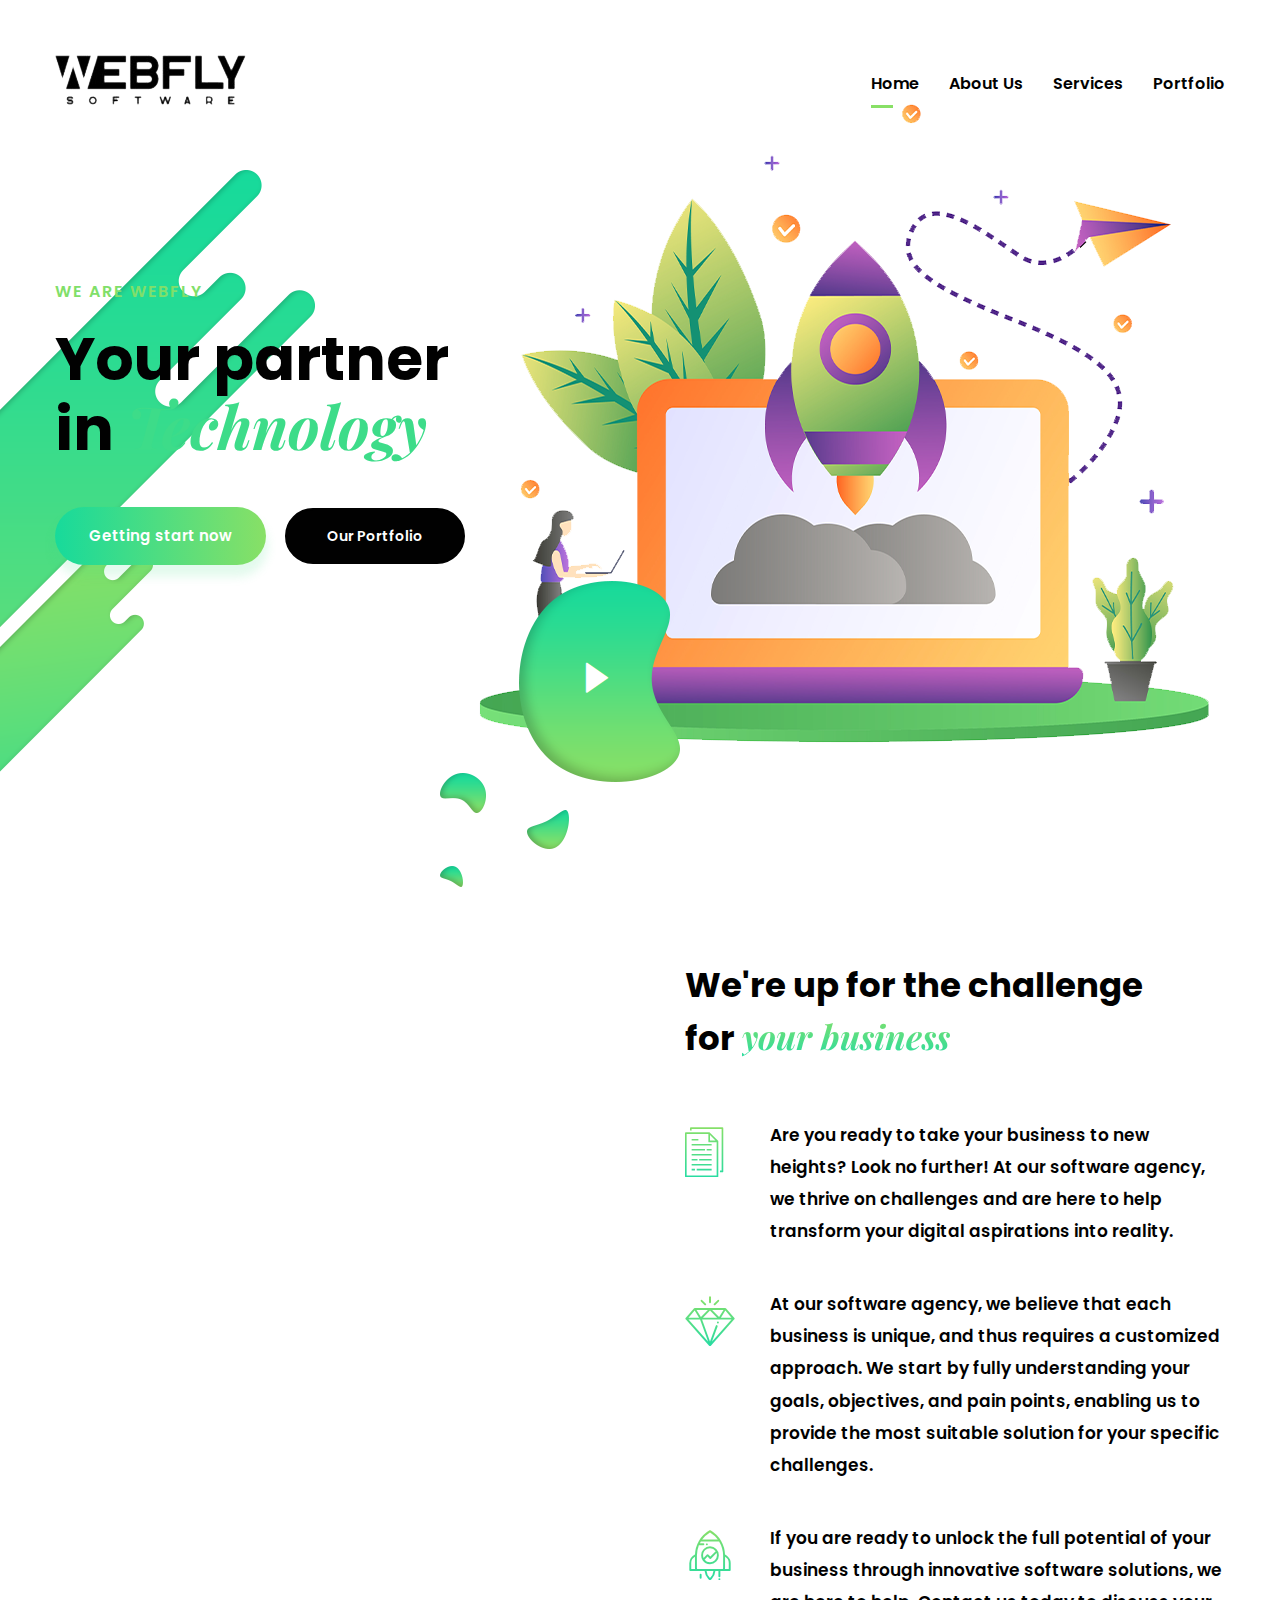
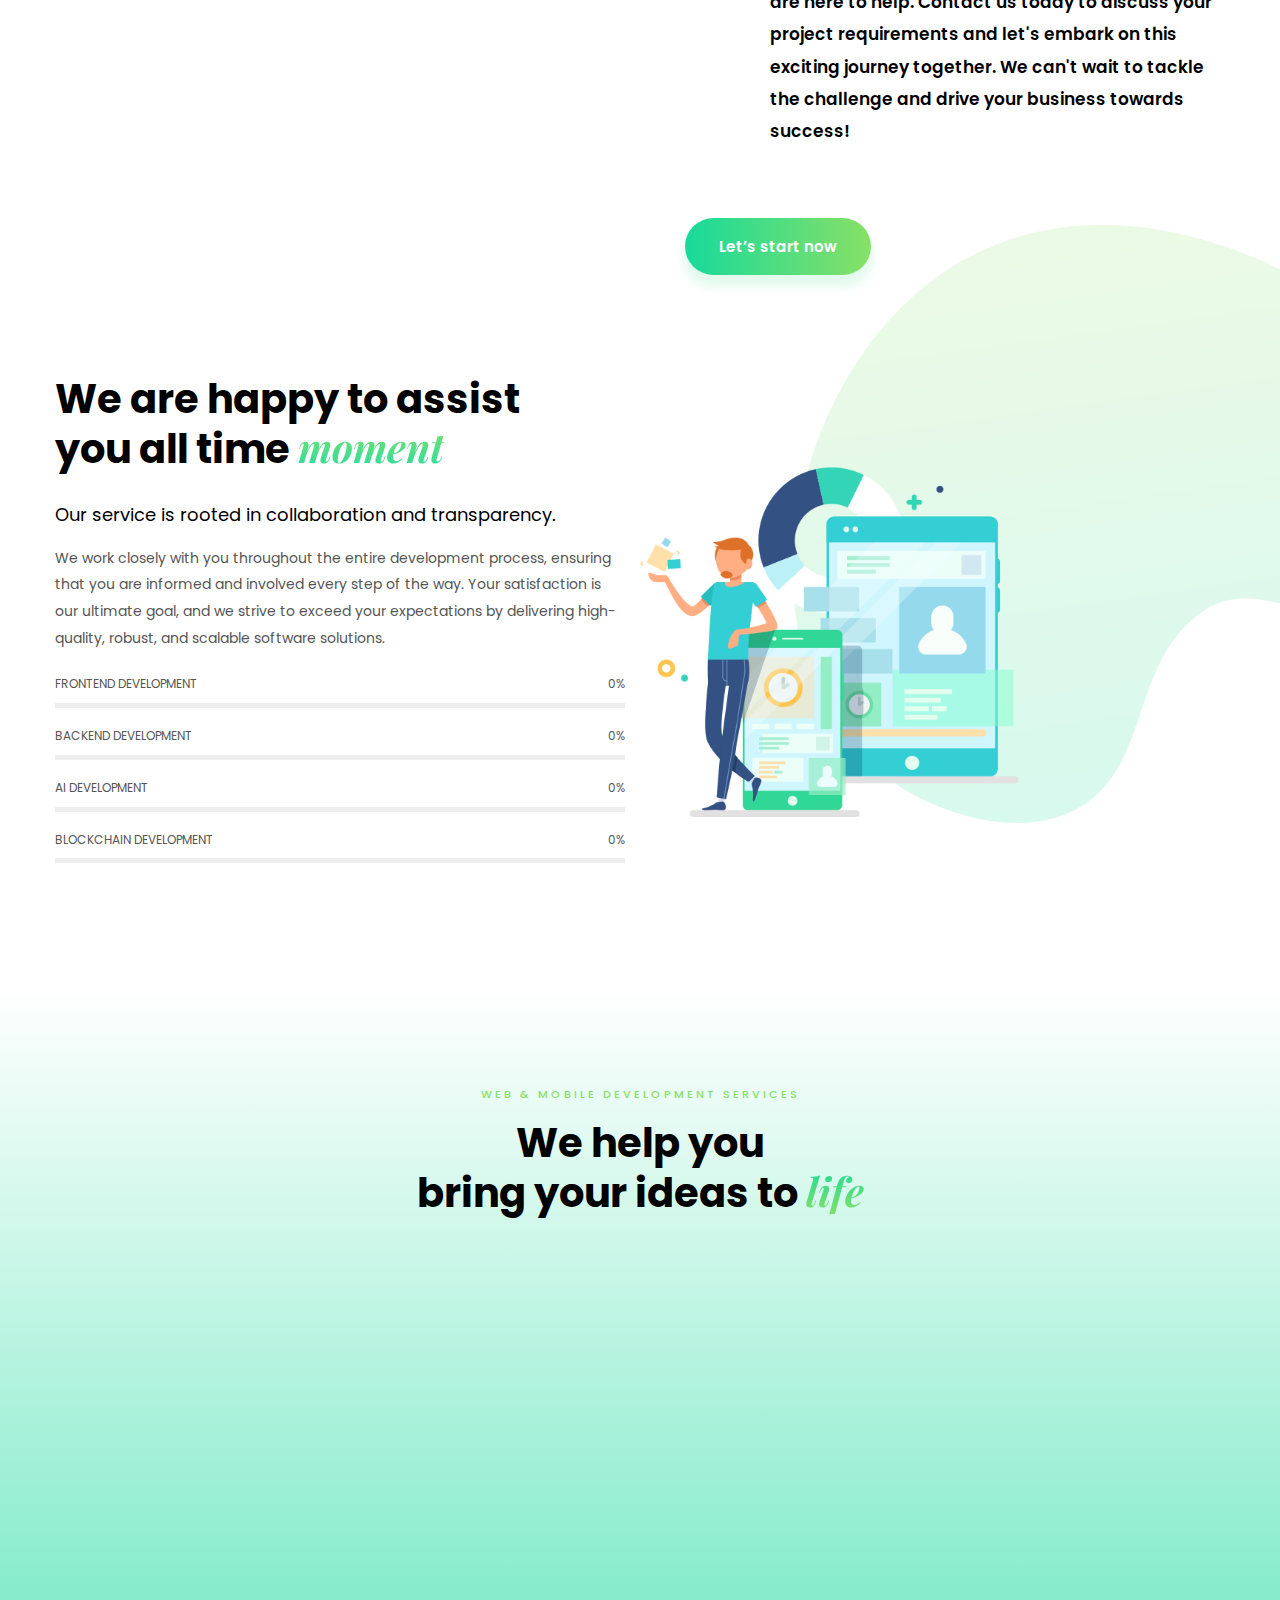
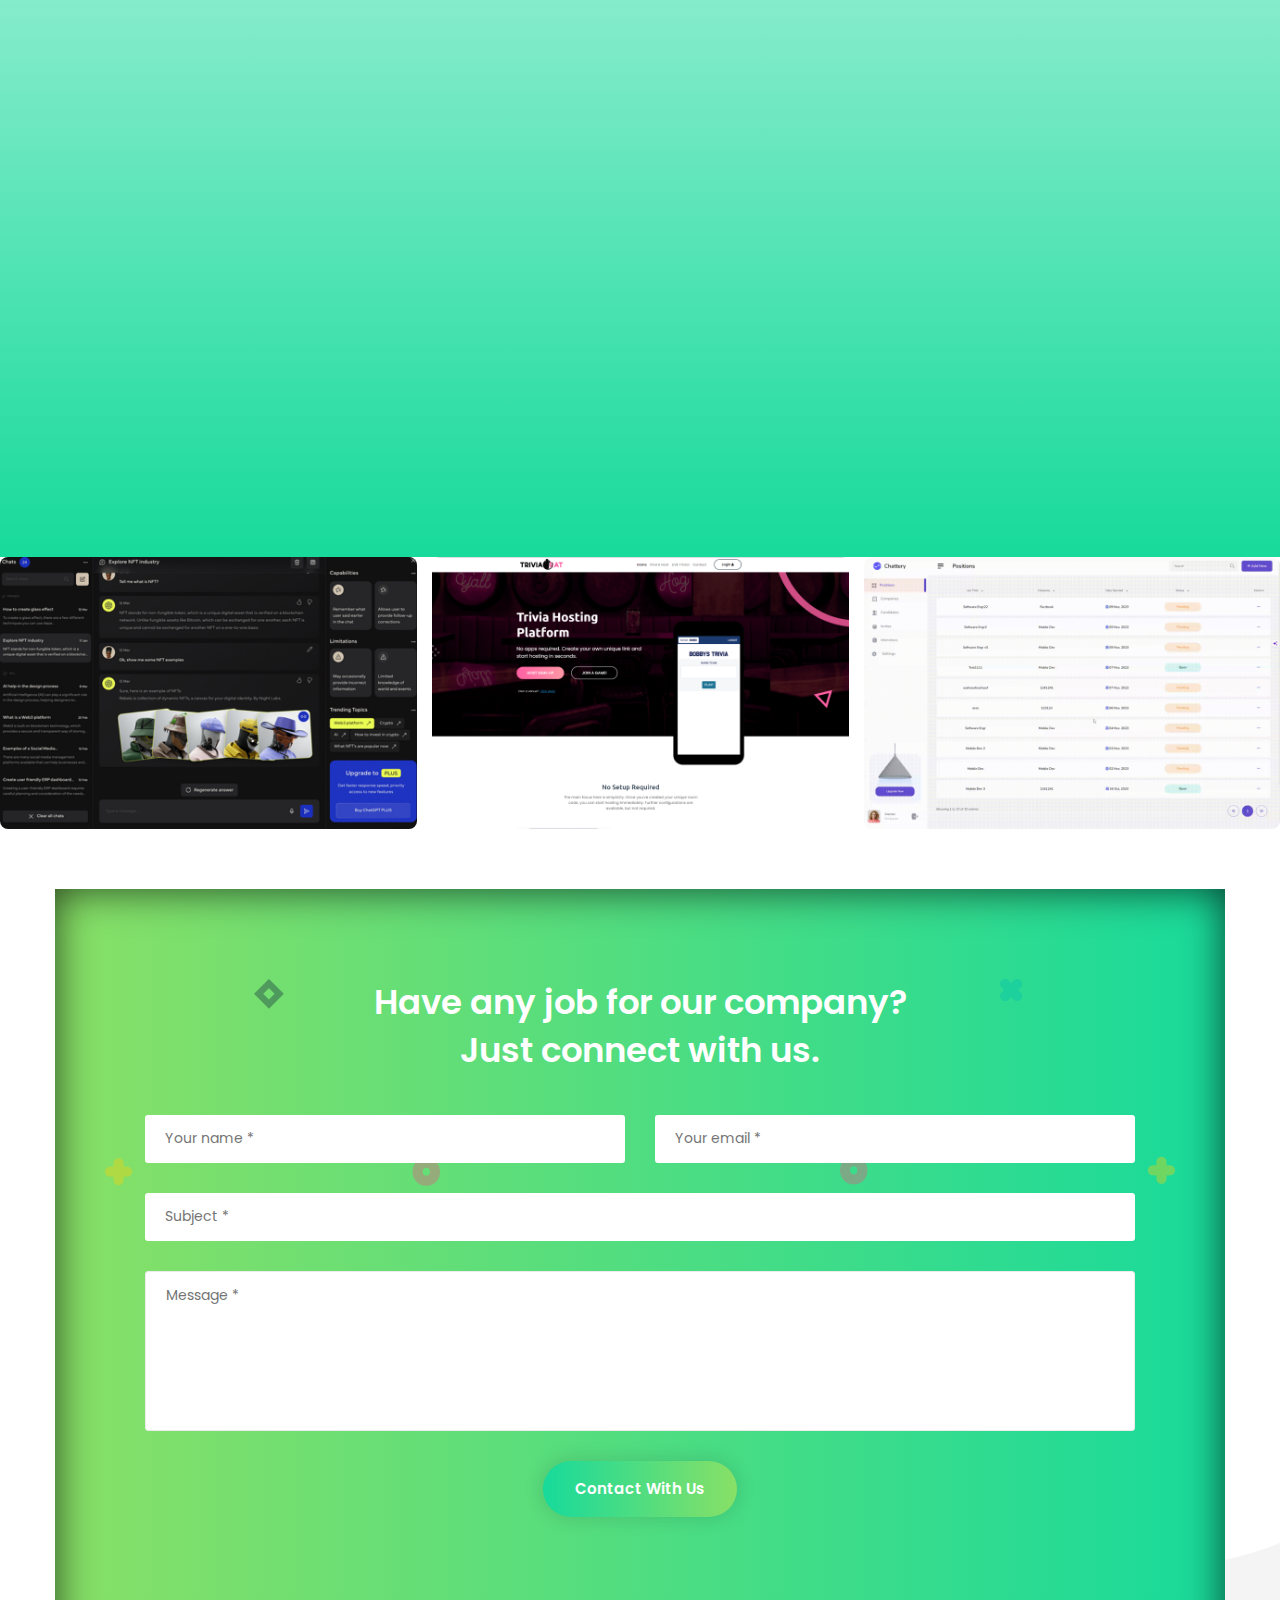
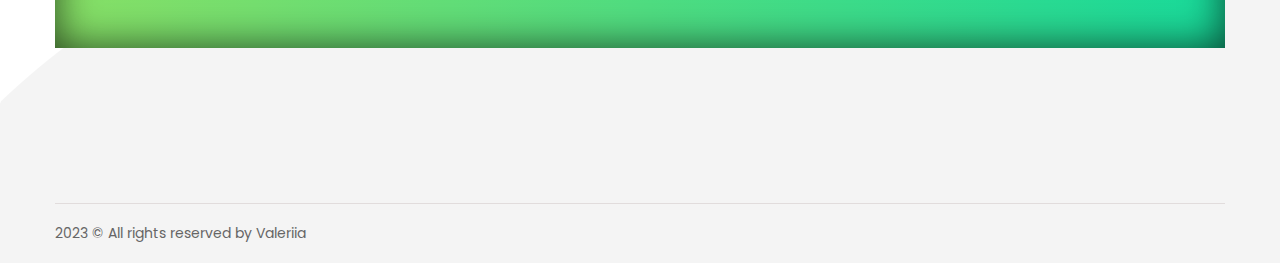
==== commit 934031a3: "email uploading" ====
--- a/index.html
+++ b/index.html
@@ -707,26 +707,76 @@
 		</section>
 		<!-- End Gallery Section -->
 
+		<!-- Contact Form Box -->
+		<section class="contact-form-section">
+			<div class="auto-container">
+				<div class="inner-container">
+					<div class="icons-one"></div>
+					<div class="icons-two"></div>
+					<h3>Have any job for our company? <br> Just connect with us.</h3>
+					
+					<!-- Default Form -->
+					<div class="default-form">
+						<form method="post" action="sendemail.php" id = 'contact-form'>
+							<div class="row clearfix">
+								
+								<div class="col-lg-6 col-md-6 col-sm-12 form-group">
+									<input type="text" name="username" placeholder="Your name *" required>
+								</div>
+								
+								<div class="col-lg-6 col-md-6 col-sm-12 form-group">
+									<input type="email" name="email" placeholder="Your email *" required>
+								</div>
+								
+								<div class="col-lg-12 col-md-12 col-sm-12 form-group">
+									<input type="text" name="subject" placeholder="Subject *" required>
+								</div>
+								
+								<div class="col-lg-12 col-md-12 col-sm-12 form-group">
+									<textarea name="message" placeholder="Message *"></textarea>
+								</div>
+							
+								<div class="col-lg-12 col-md-12 col-sm-12 form-group text-center">
+									<button class="theme-btn btn-style-one" type="submit" name="submit-form">Contact with us</button>
+								</div>
+
+								<div class="col-lg-12 col-md-12 col-sm-12 form-group text-center"></div>
+								
+							</div>
+						</form>
+							
+					</div>
+					<!--End Default Form -->
+					<div class="side-image wow rubberBand" data-wow-delay="0ms" data-wow-duration="1500ms">
+						<img src="images/resource/form-icon.png" alt="" />
+					</div>
+				</div>
+			</div>
+		</section>
+		<!-- End Contact Form Box -->
+
+
+
 		<!-- Subscribe Section -->
-		<section class="subscribe-section">
+		<!-- <section class="subscribe-section">
 			<div class="auto-container">
 				<div class="sec-title green centered">
 					<h2>Get Started today to <br> gain <span>bigprofit</span></h2>
-				</div>
+				</div> -->
 
 				<!--Subscribe Form-->
-				<div class="subscribe-form wow rubberBand" data-wow-delay="0ms" data-wow-duration="1500ms">
+				<!-- <div class="subscribe-form wow rubberBand" data-wow-delay="0ms" data-wow-duration="1500ms">
 					<form id="subscribe">
 						<div class="form-group">
 							<input type="email" name="email" value="" placeholder="Enter your mail address" required>
 							<button type="submit" class="theme-btn btn-style-five">Subscribe now</button>
 						</div>
 					</form>
-				</div>
+				</div> -->
 				<!--End Subscribe Form-->
 
-			</div>
-		</section>
+			<!-- </div>
+		</section> -->
 		<!-- End Subscribe Section -->
 
 		<!--Main Footer-->
--- a/css/main.css
+++ b/css/main.css
@@ -92,7 +92,7 @@
 a {
 	text-decoration: none;
 	cursor: pointer;
-	color: #88e066;
+	color: #1fd996;
 }
 
 button,
@@ -3587,7 +3587,7 @@
 	background-image: -o-linear-gradient(left, #FA33A1 0%, #553add 100%);
 	background-image: -webkit-gradient(linear, left top, right top, color-stop(0, #FA33A1), color-stop(100, #553add));
 	background-image: -webkit-linear-gradient(left, #FA33A1 0%, #553add 100%);
-	background-image: linear-gradient(to right, #FA33A1 0%, #553add 100%);
+	background-image: linear-gradient(to right, #88e066 0%, #18da9b 100%)
 }
 
 .contact-form-section .inner-container .icons-one {
@@ -7368,7 +7368,7 @@
 
 .services-block-five .inner-box .icon-box {
 	position: relative;
-	font-size: 70px;
+	font-size: 35px;
 	line-height: 1em;
 	color: #88e066;
 	font-style: italic;
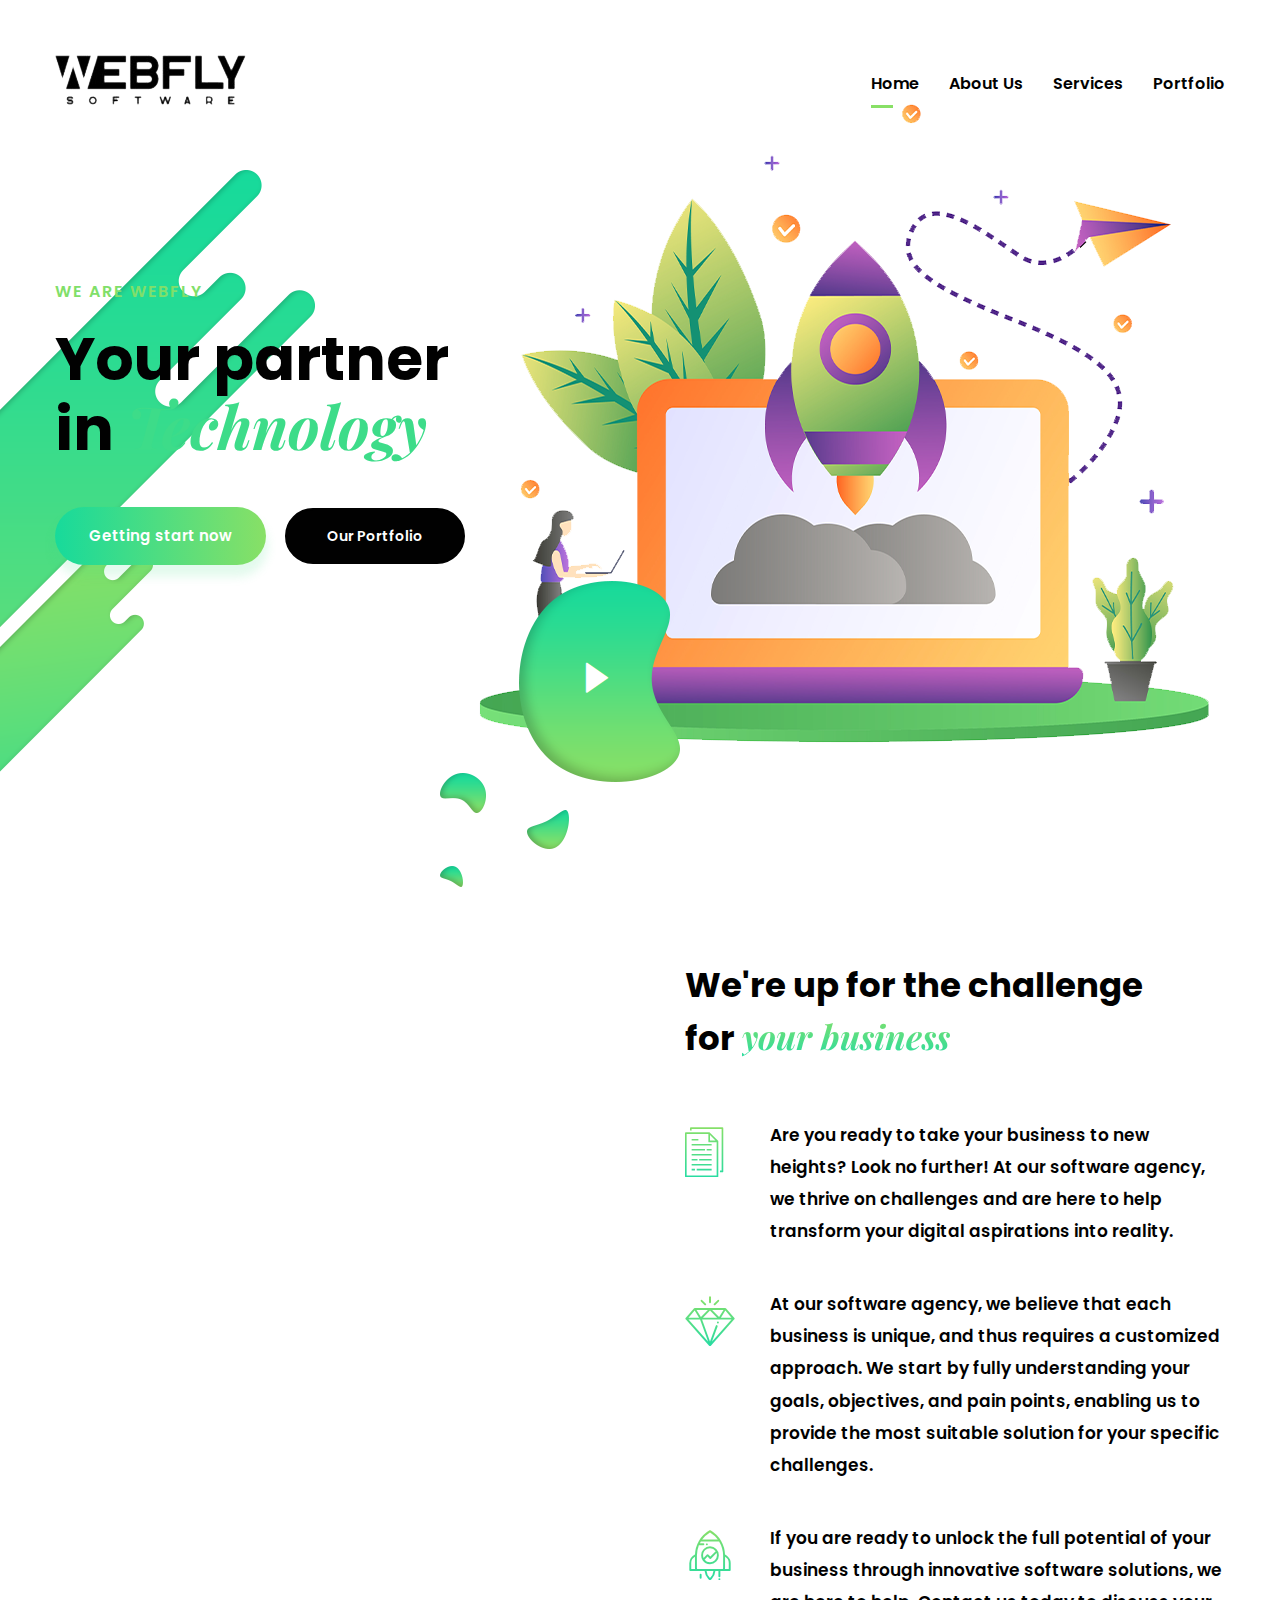
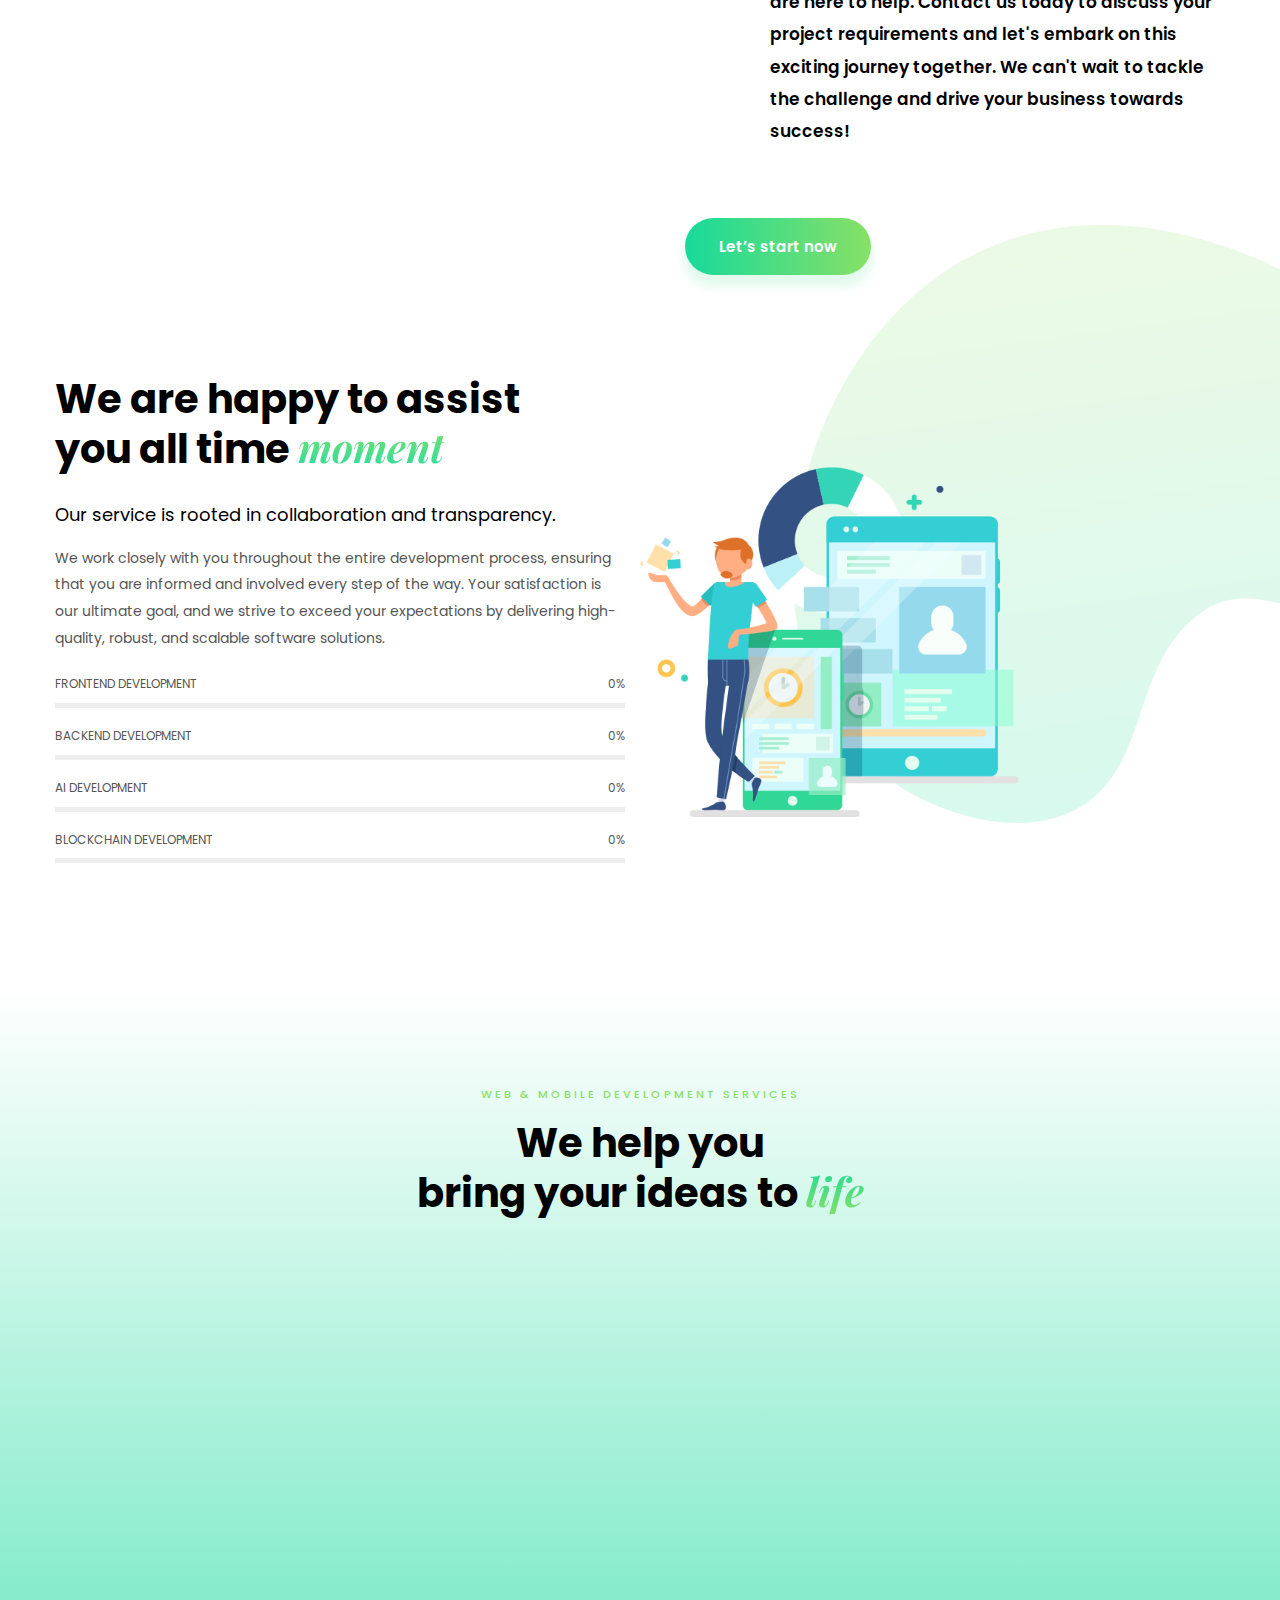
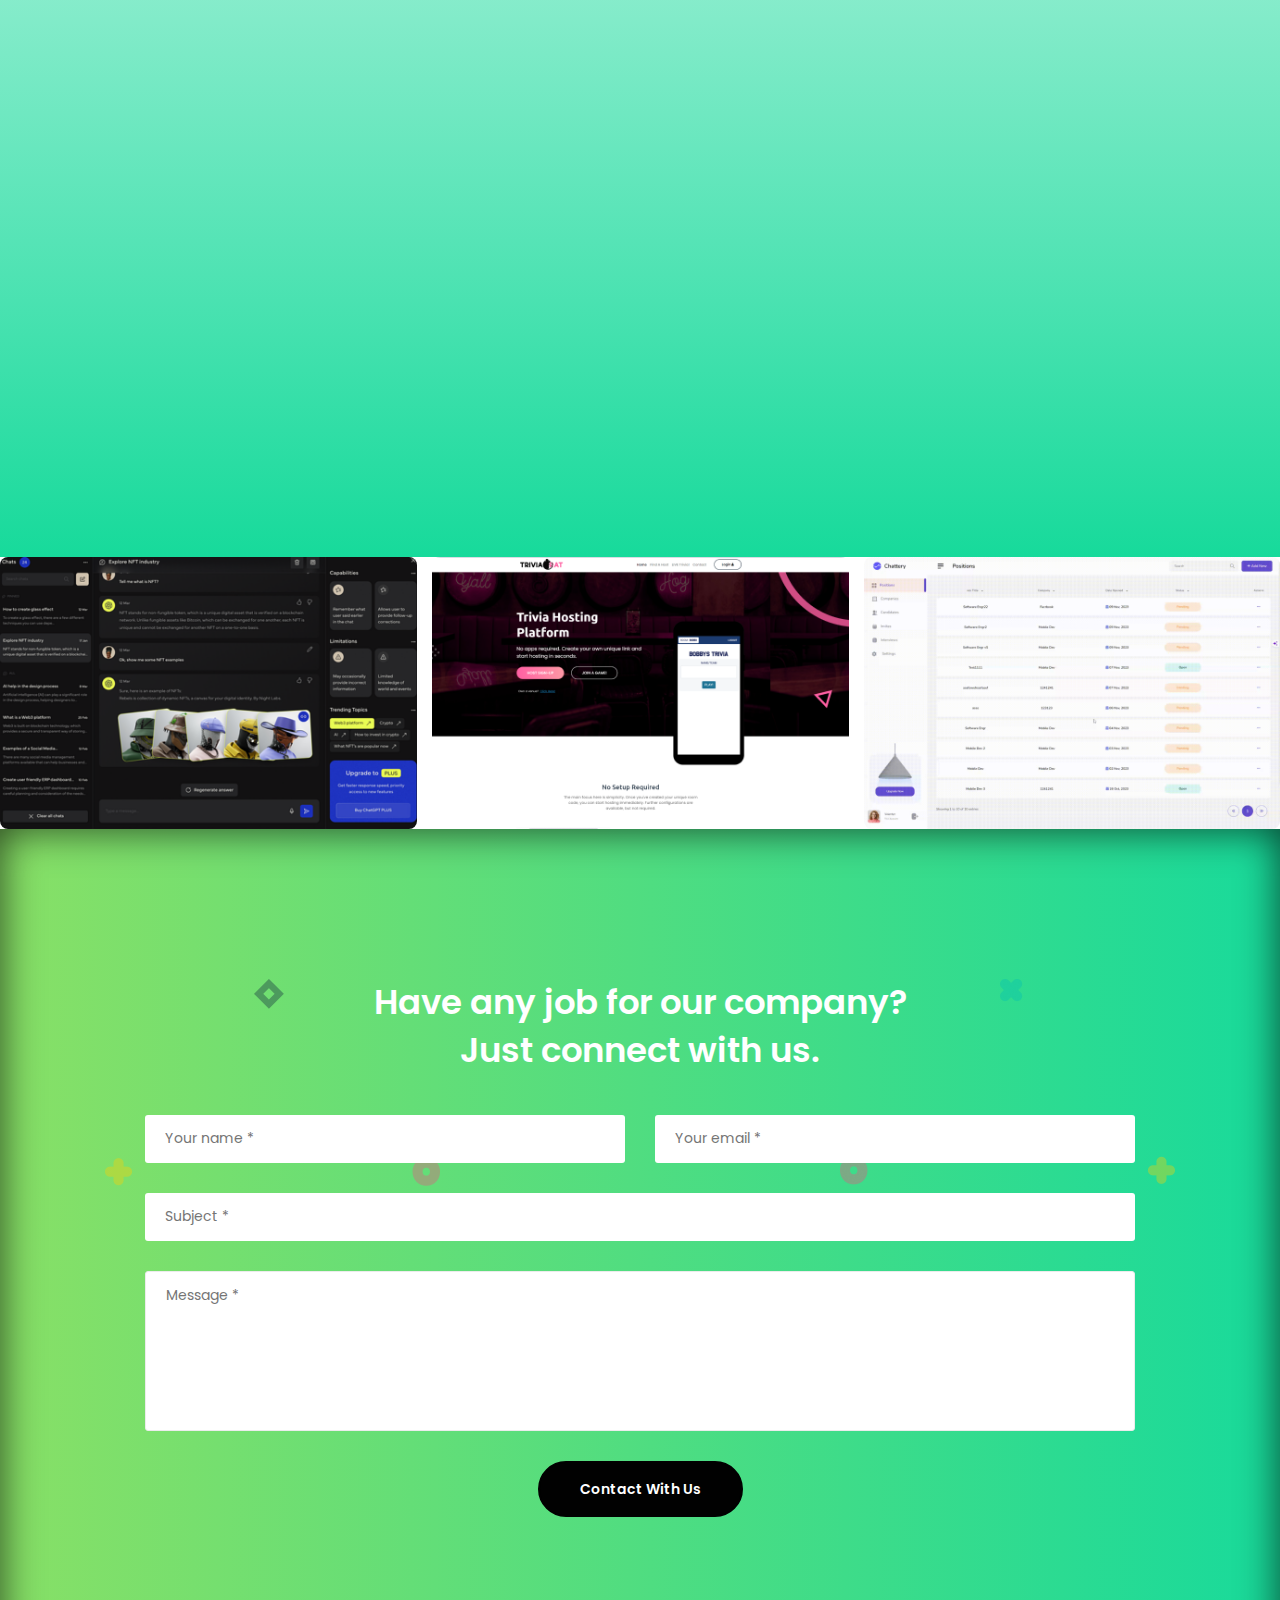
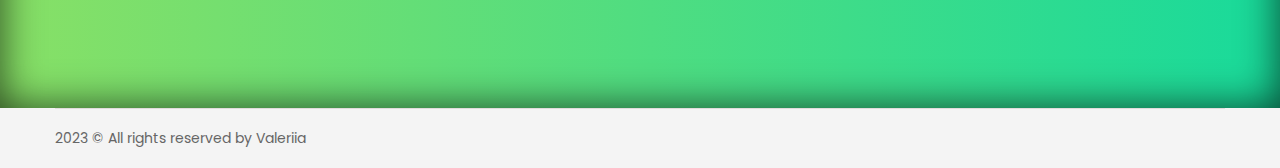
==== commit 41ea5784: "update contact form style" ====
--- a/index.html
+++ b/index.html
@@ -737,7 +737,7 @@
 								</div>
 							
 								<div class="col-lg-12 col-md-12 col-sm-12 form-group text-center">
-									<button class="theme-btn btn-style-one" type="submit" name="submit-form">Contact with us</button>
+									<button class="theme-btn btn-style-six" type="submit" name="submit-form">Contact with us</button>
 								</div>
 
 								<div class="col-lg-12 col-md-12 col-sm-12 form-group text-center"></div>
--- a/css/main.css
+++ b/css/main.css
@@ -3576,18 +3576,17 @@
 	position: relative;
 	padding: 60px 0px;
 	z-index: 1;
+
+	box-shadow: inset 0 0 40px rgba(0, 0, 0, 0.70);
+    background-image: -ms-linear-gradient(left, #88e066 0%, #18da9b 100%);
+    background-image: -moz-linear-gradient(left, #88e066 0%, #18da9b 100%);
+    background-image: -o-linear-gradient(left, #88e066 0%, #18da9b 100%);
+    background-image: linear-gradient(to right, #88e066 0%, #18da9b 100%);
 }
 
 .contact-form-section .inner-container {
 	position: relative;
-	padding: 90px 90px 70px;
-	box-shadow: inset 0 0 40px rgba(0, 0, 0, 0.70);
-	background-image: -ms-linear-gradient(left, #FA33A1 0%, #553add 100%);
-	background-image: -moz-linear-gradient(left, #FA33A1 0%, #553add 100%);
-	background-image: -o-linear-gradient(left, #FA33A1 0%, #553add 100%);
-	background-image: -webkit-gradient(linear, left top, right top, color-stop(0, #FA33A1), color-stop(100, #553add));
-	background-image: -webkit-linear-gradient(left, #FA33A1 0%, #553add 100%);
-	background-image: linear-gradient(to right, #88e066 0%, #18da9b 100%)
+	padding: 90px 90px 70px;	
 }
 
 .contact-form-section .inner-container .icons-one {
@@ -3704,7 +3703,6 @@
 .main-footer {
 	position: relative;
 	margin-top: 0px;
-	padding: 95px 0px 0px;
 	background-color: #f4f4f4;
 }
 
